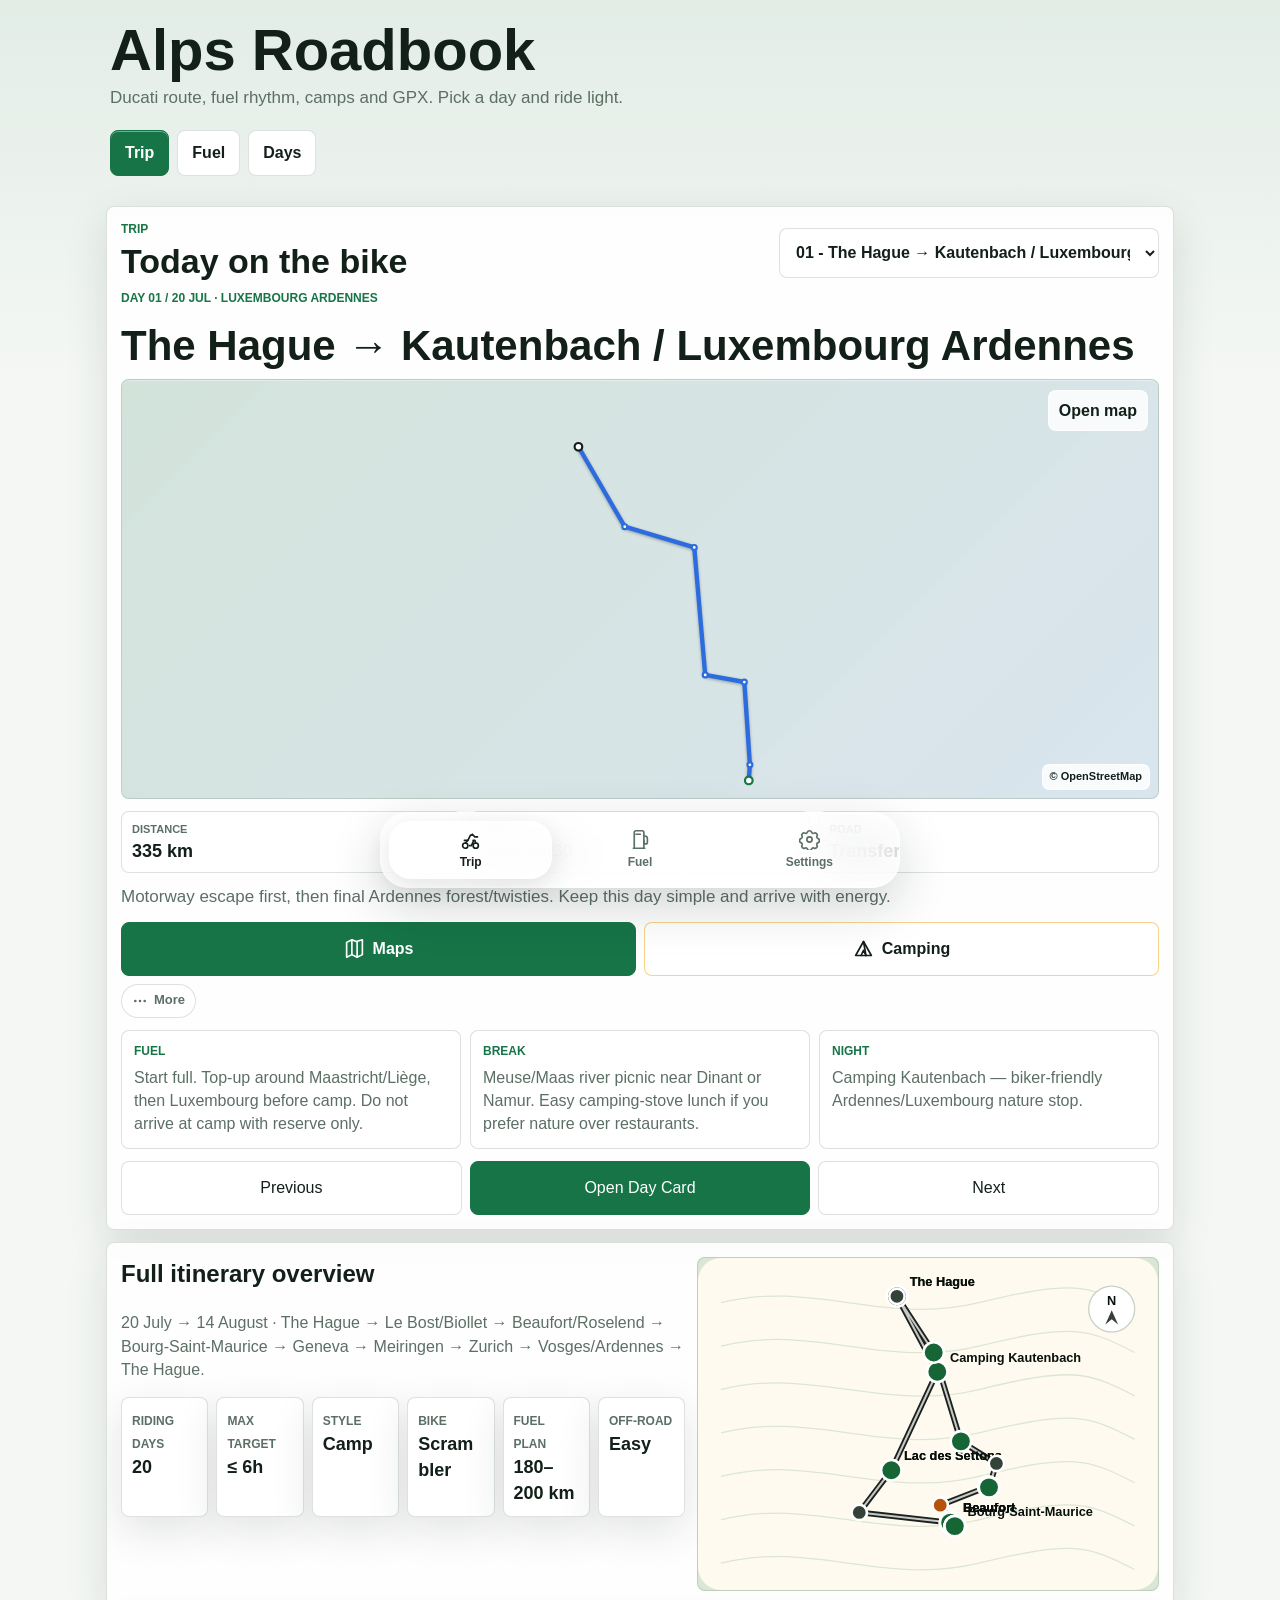
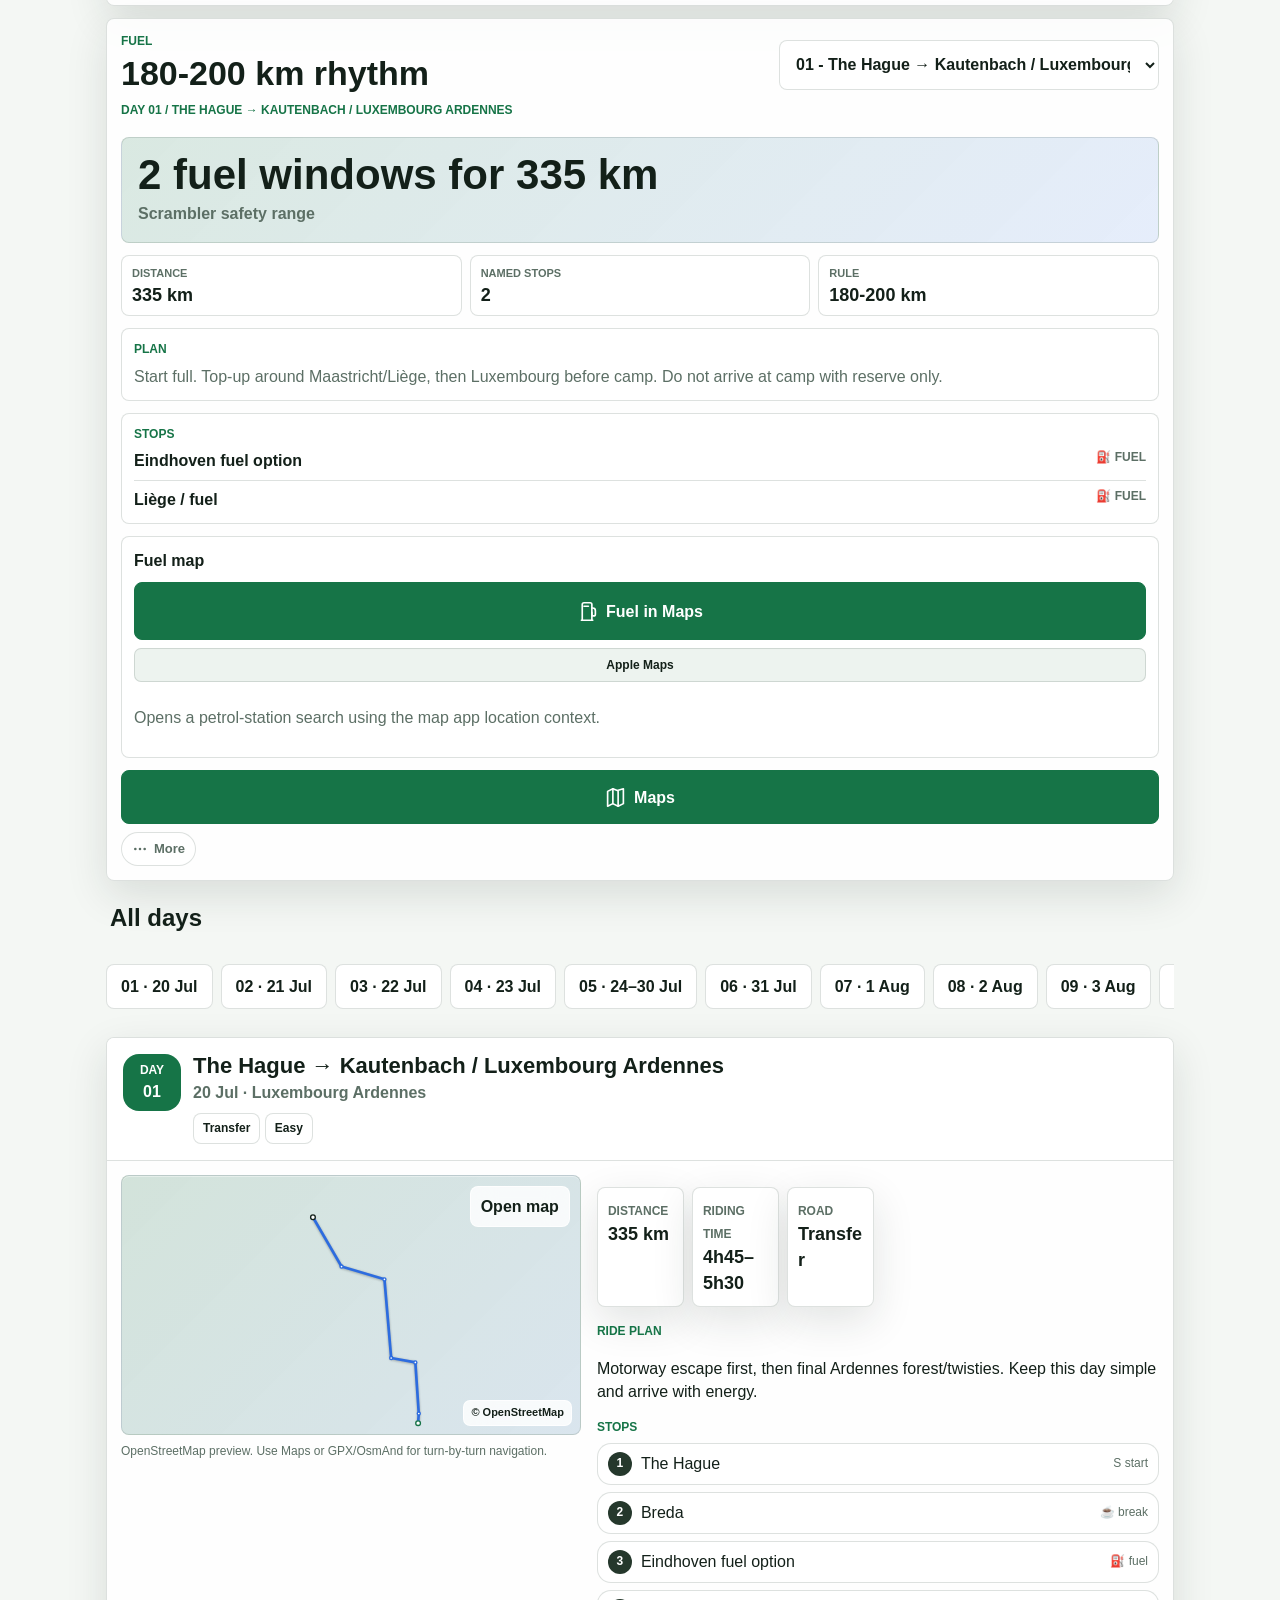
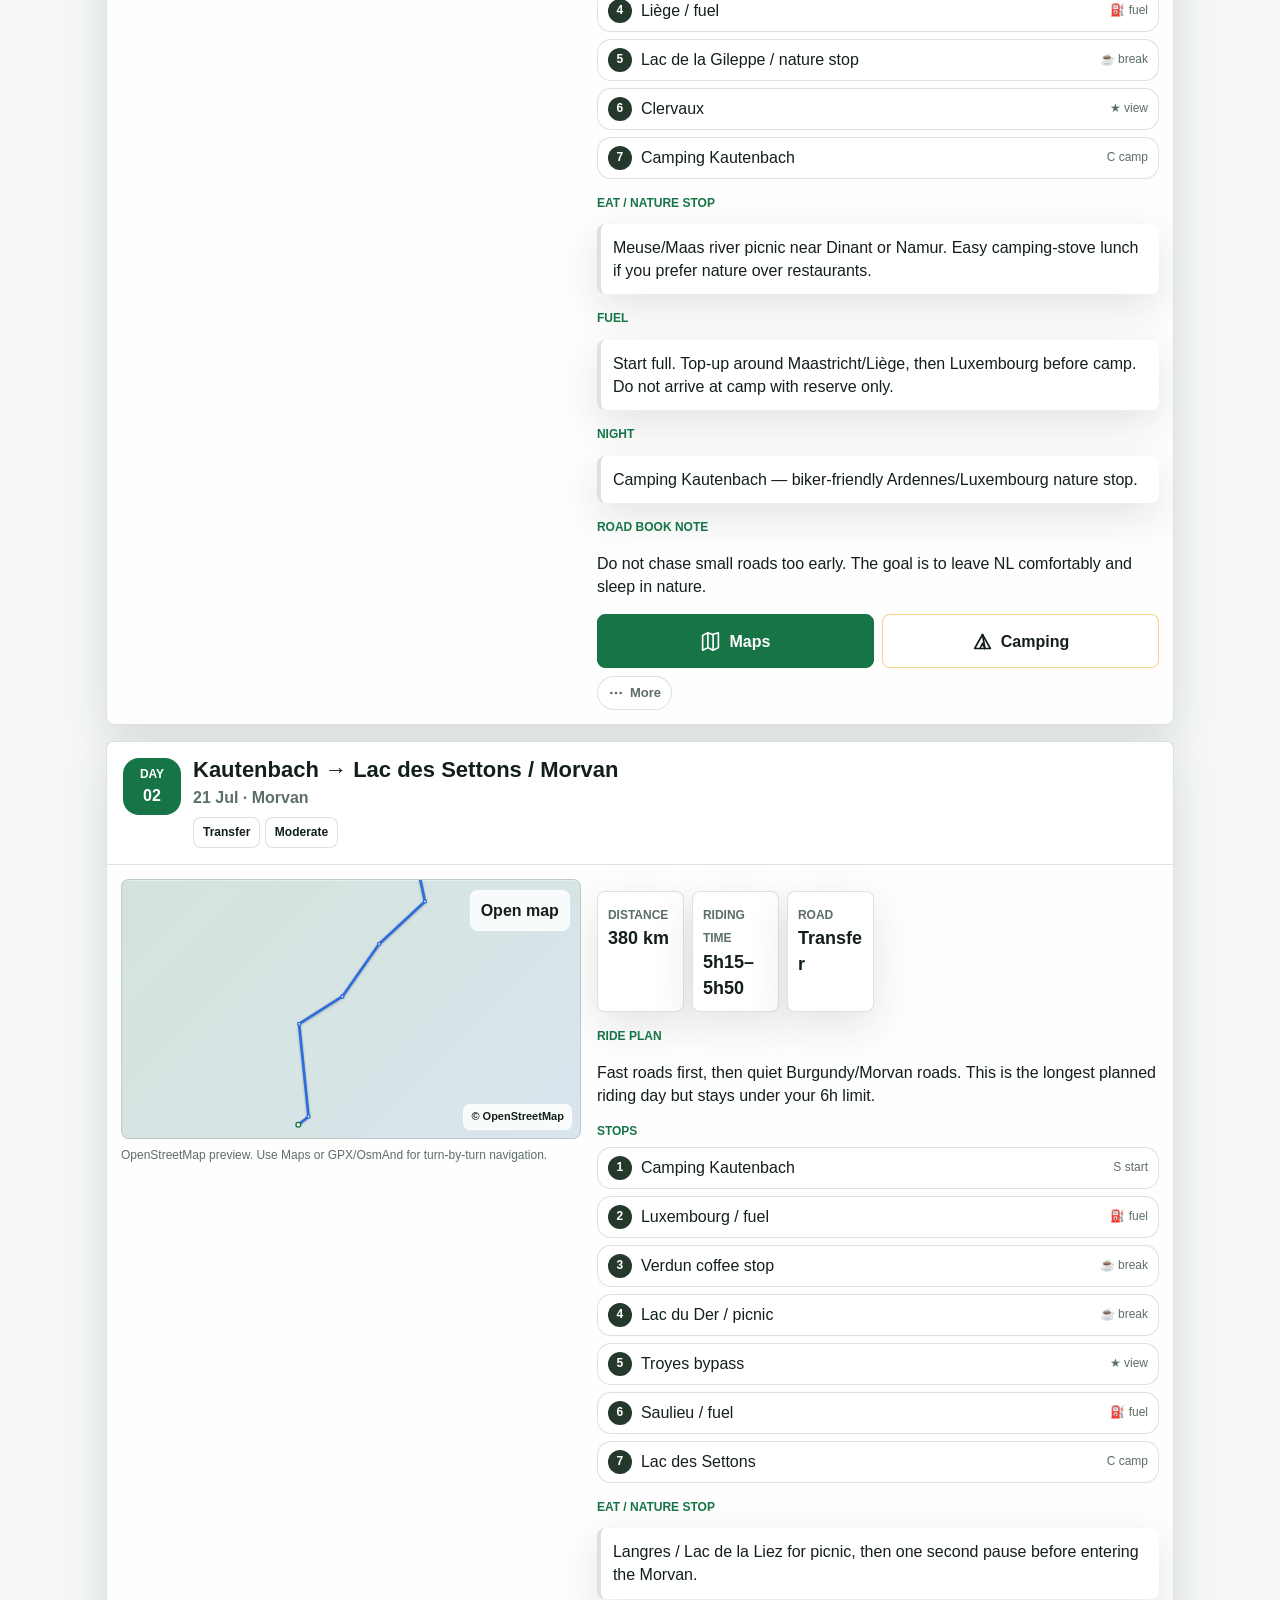
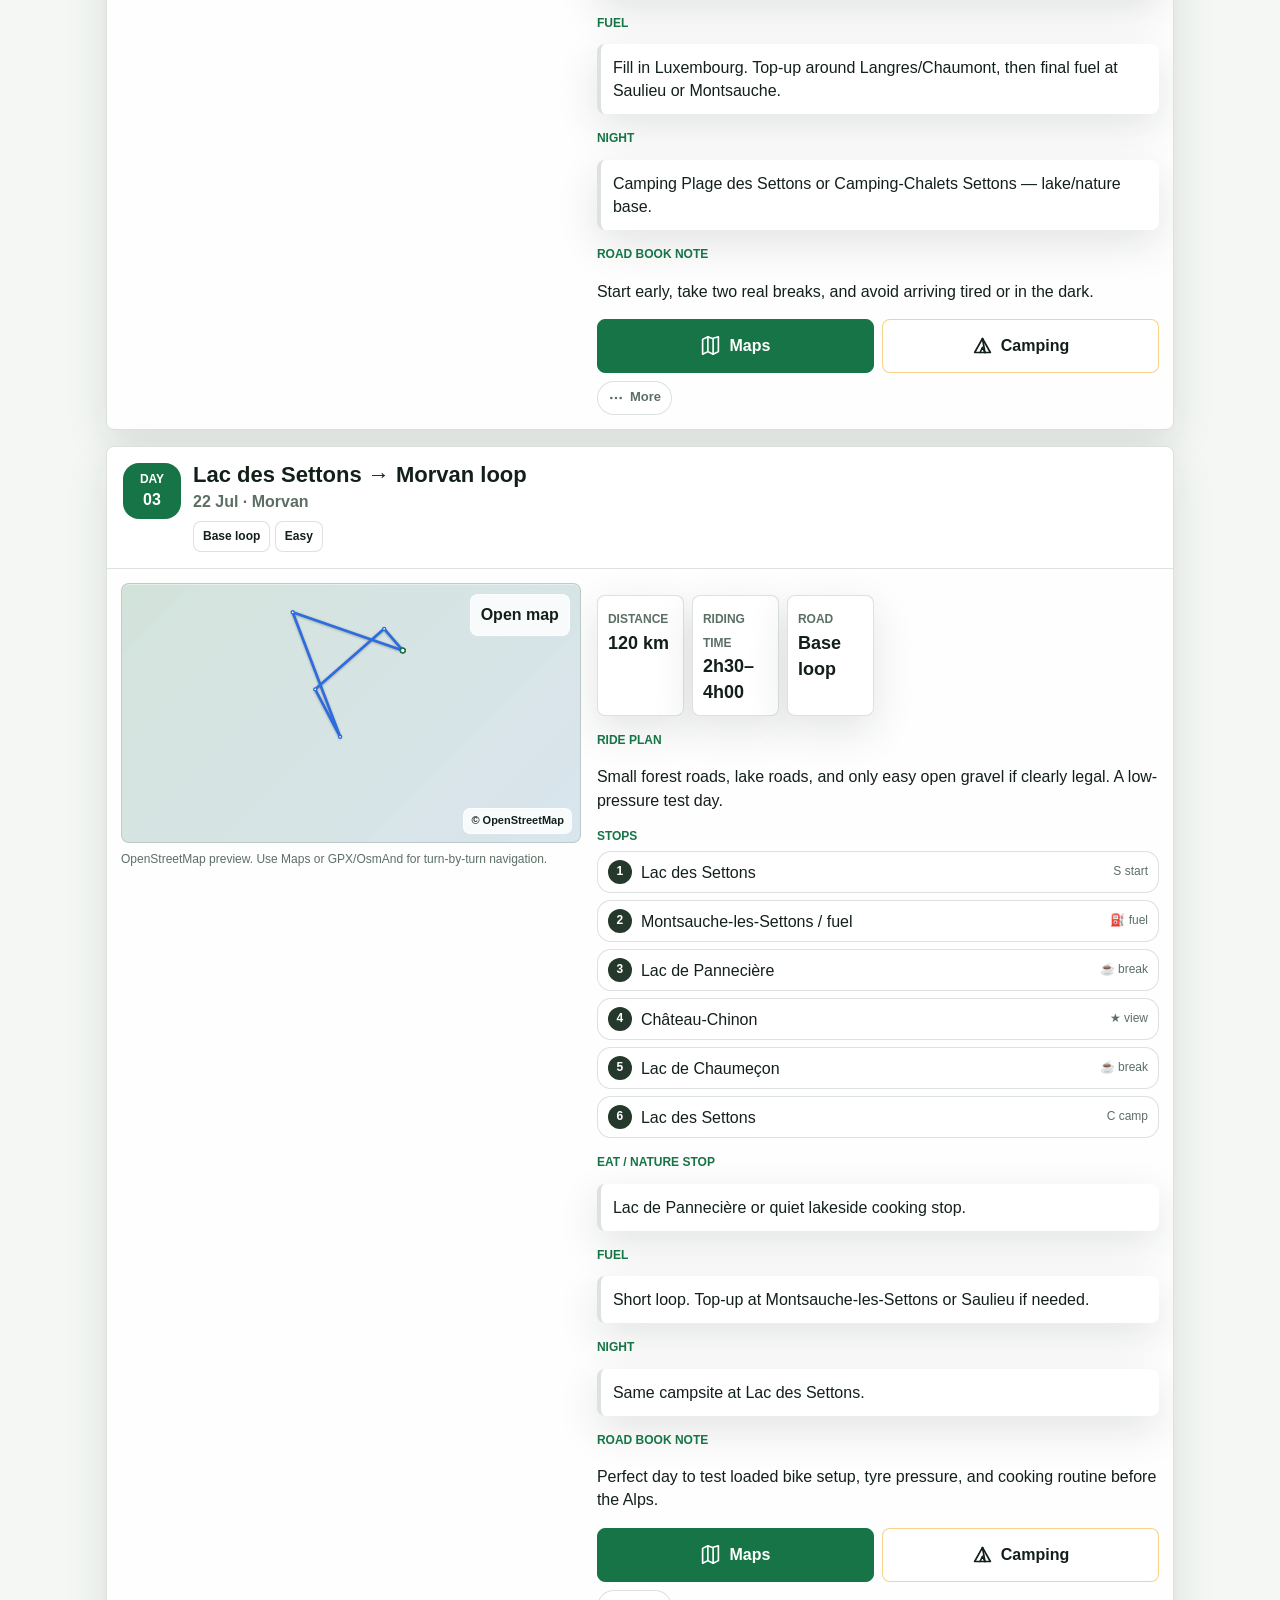
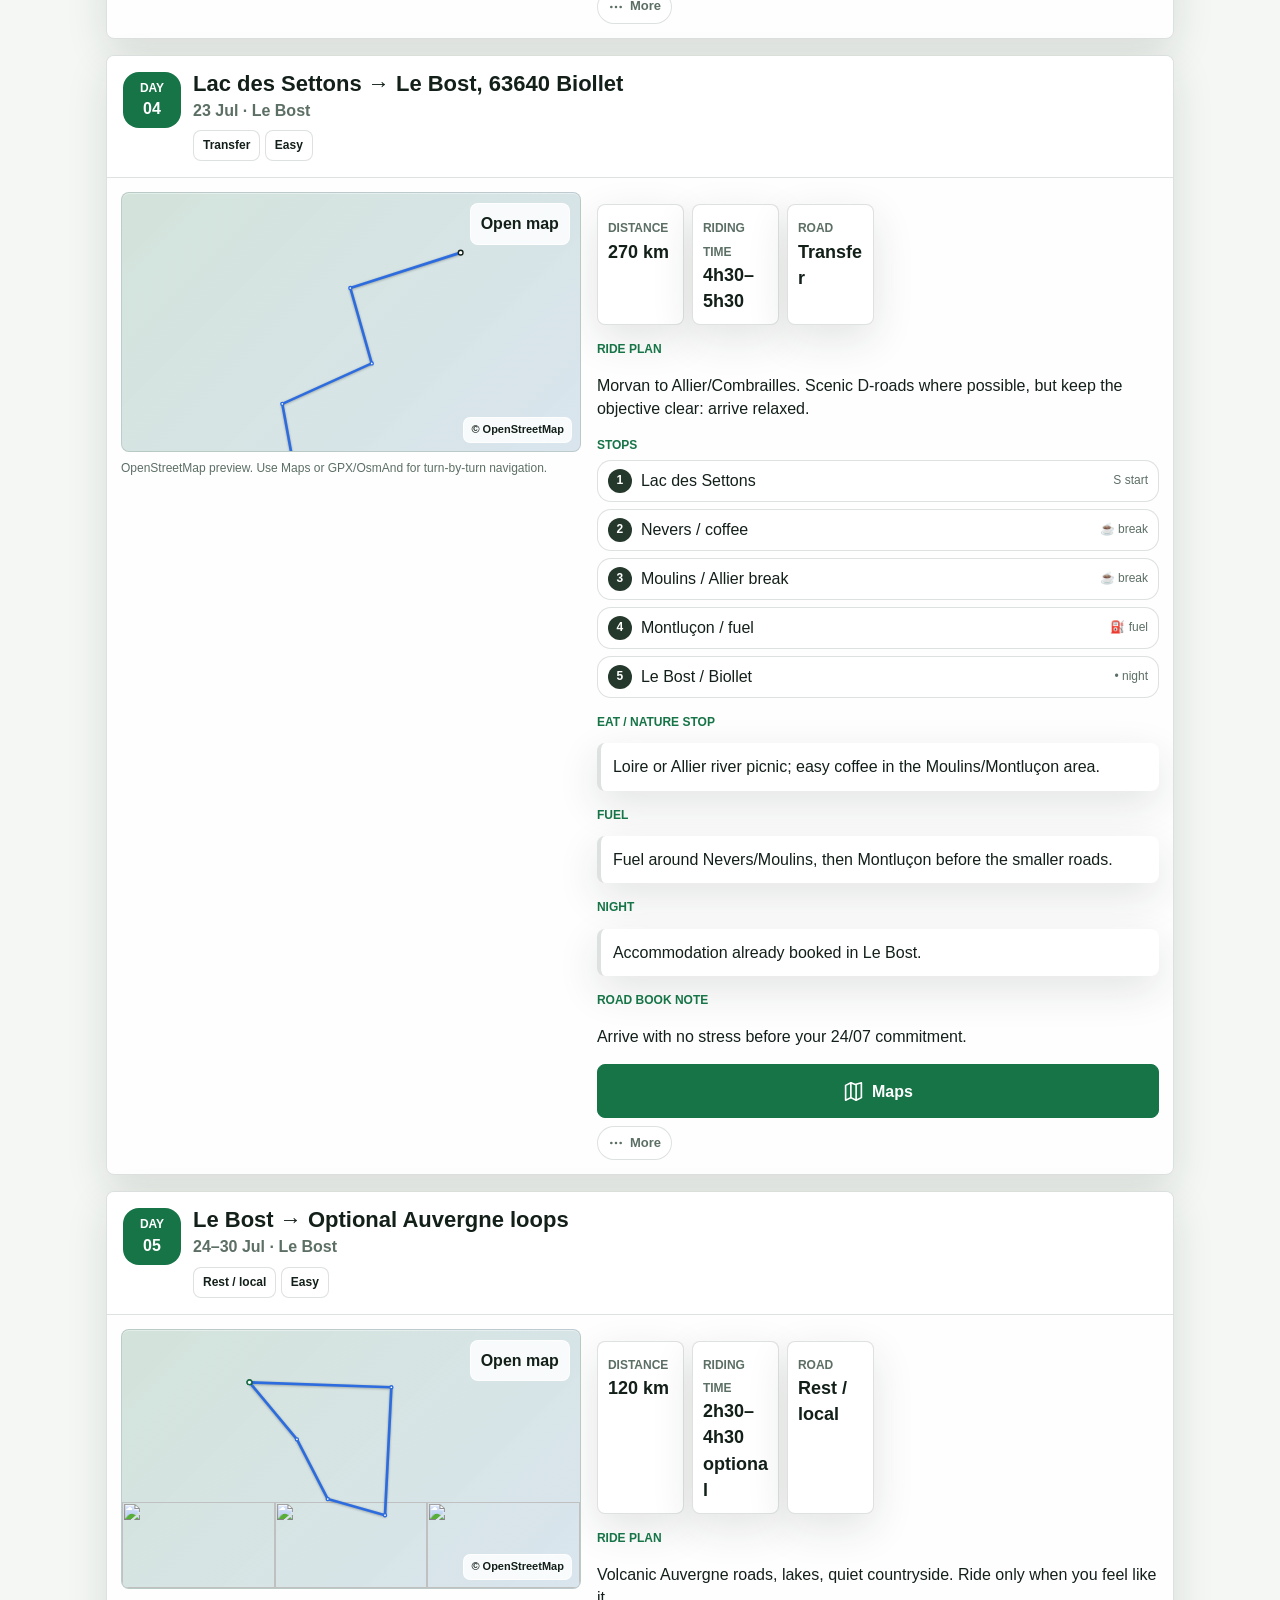
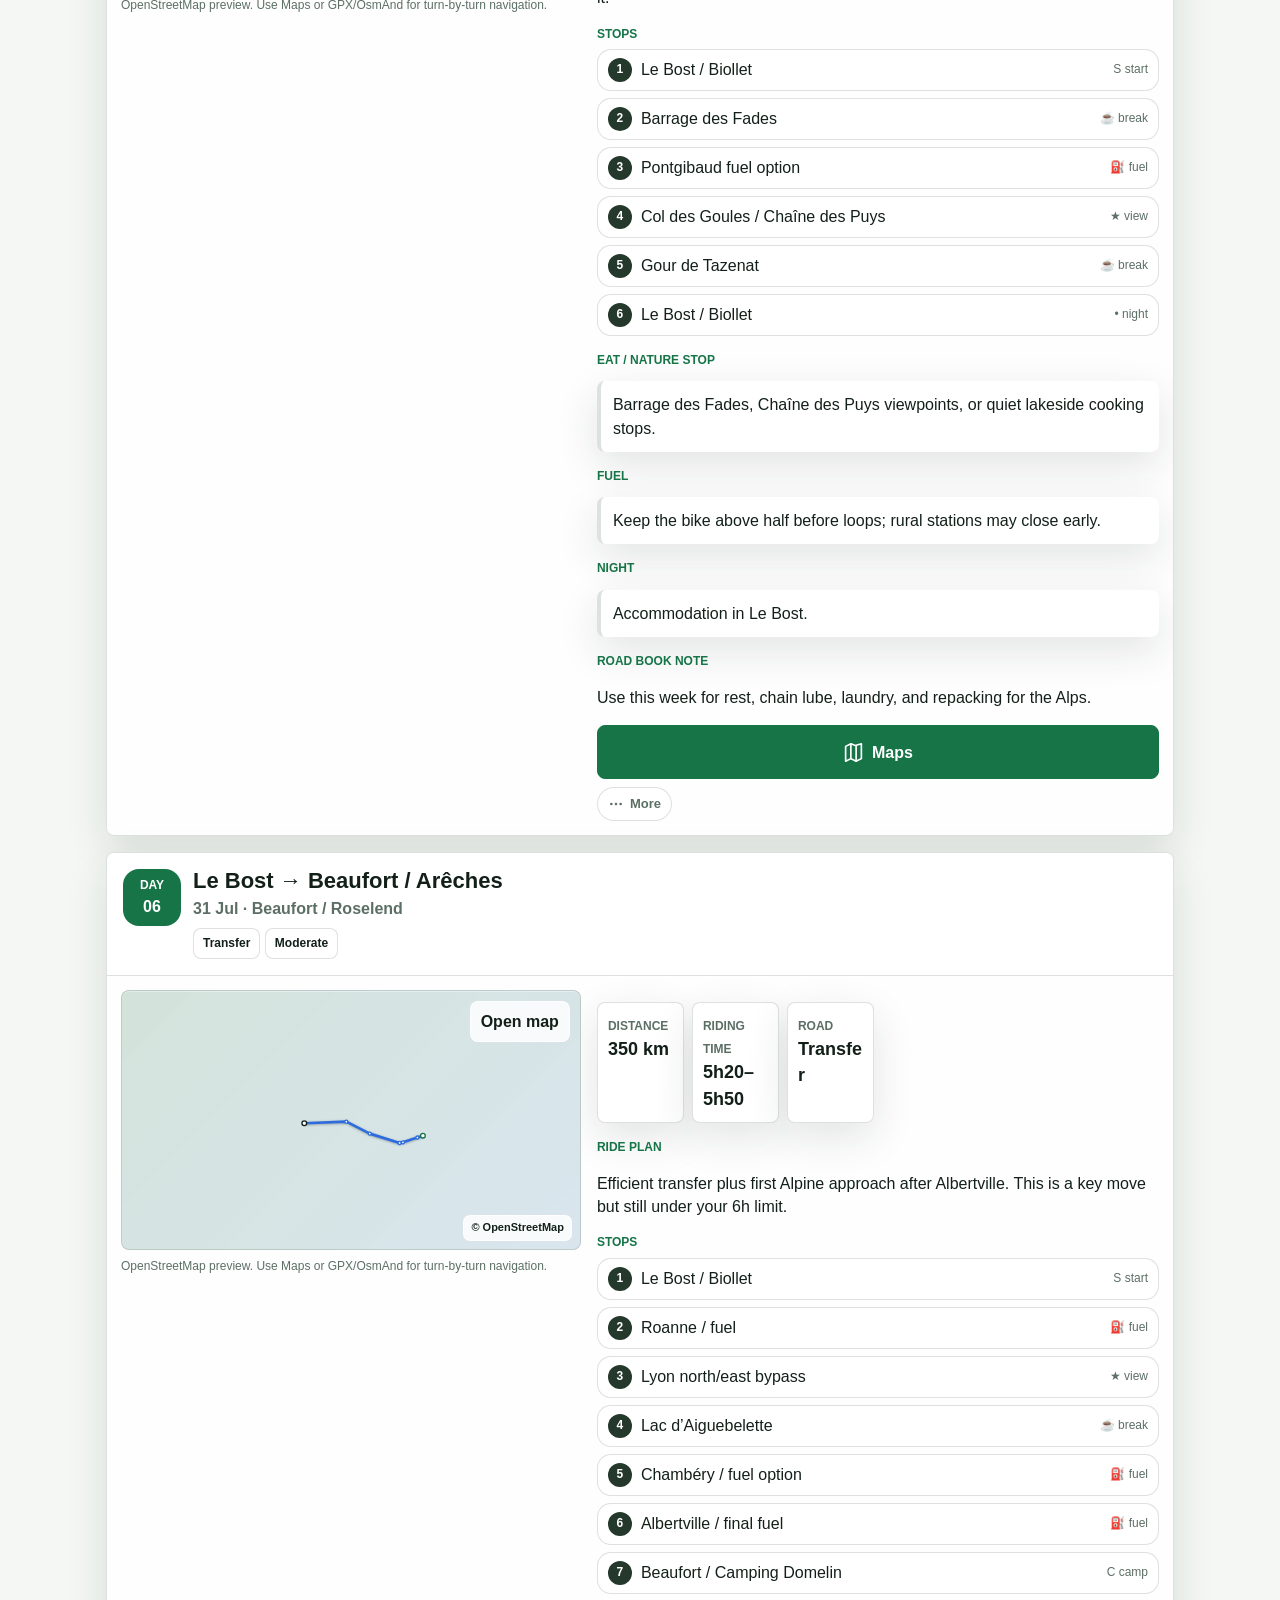
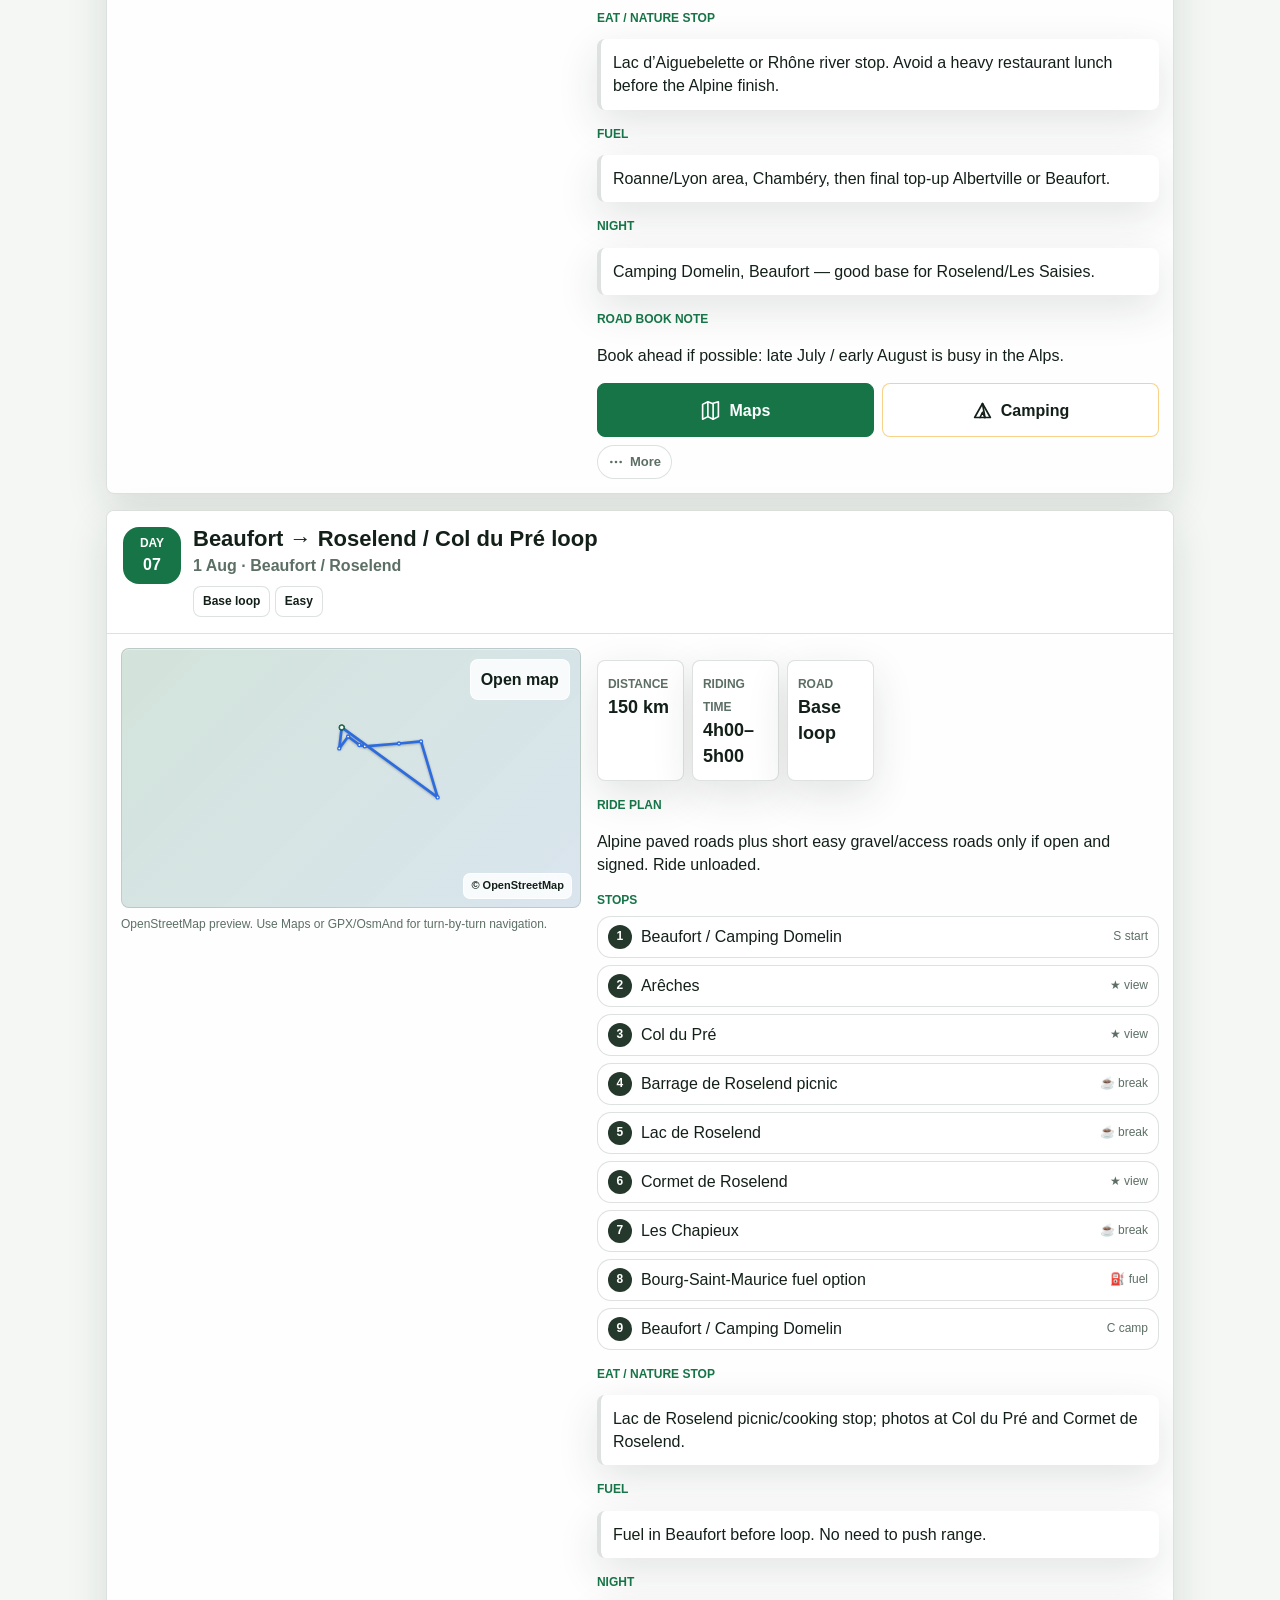
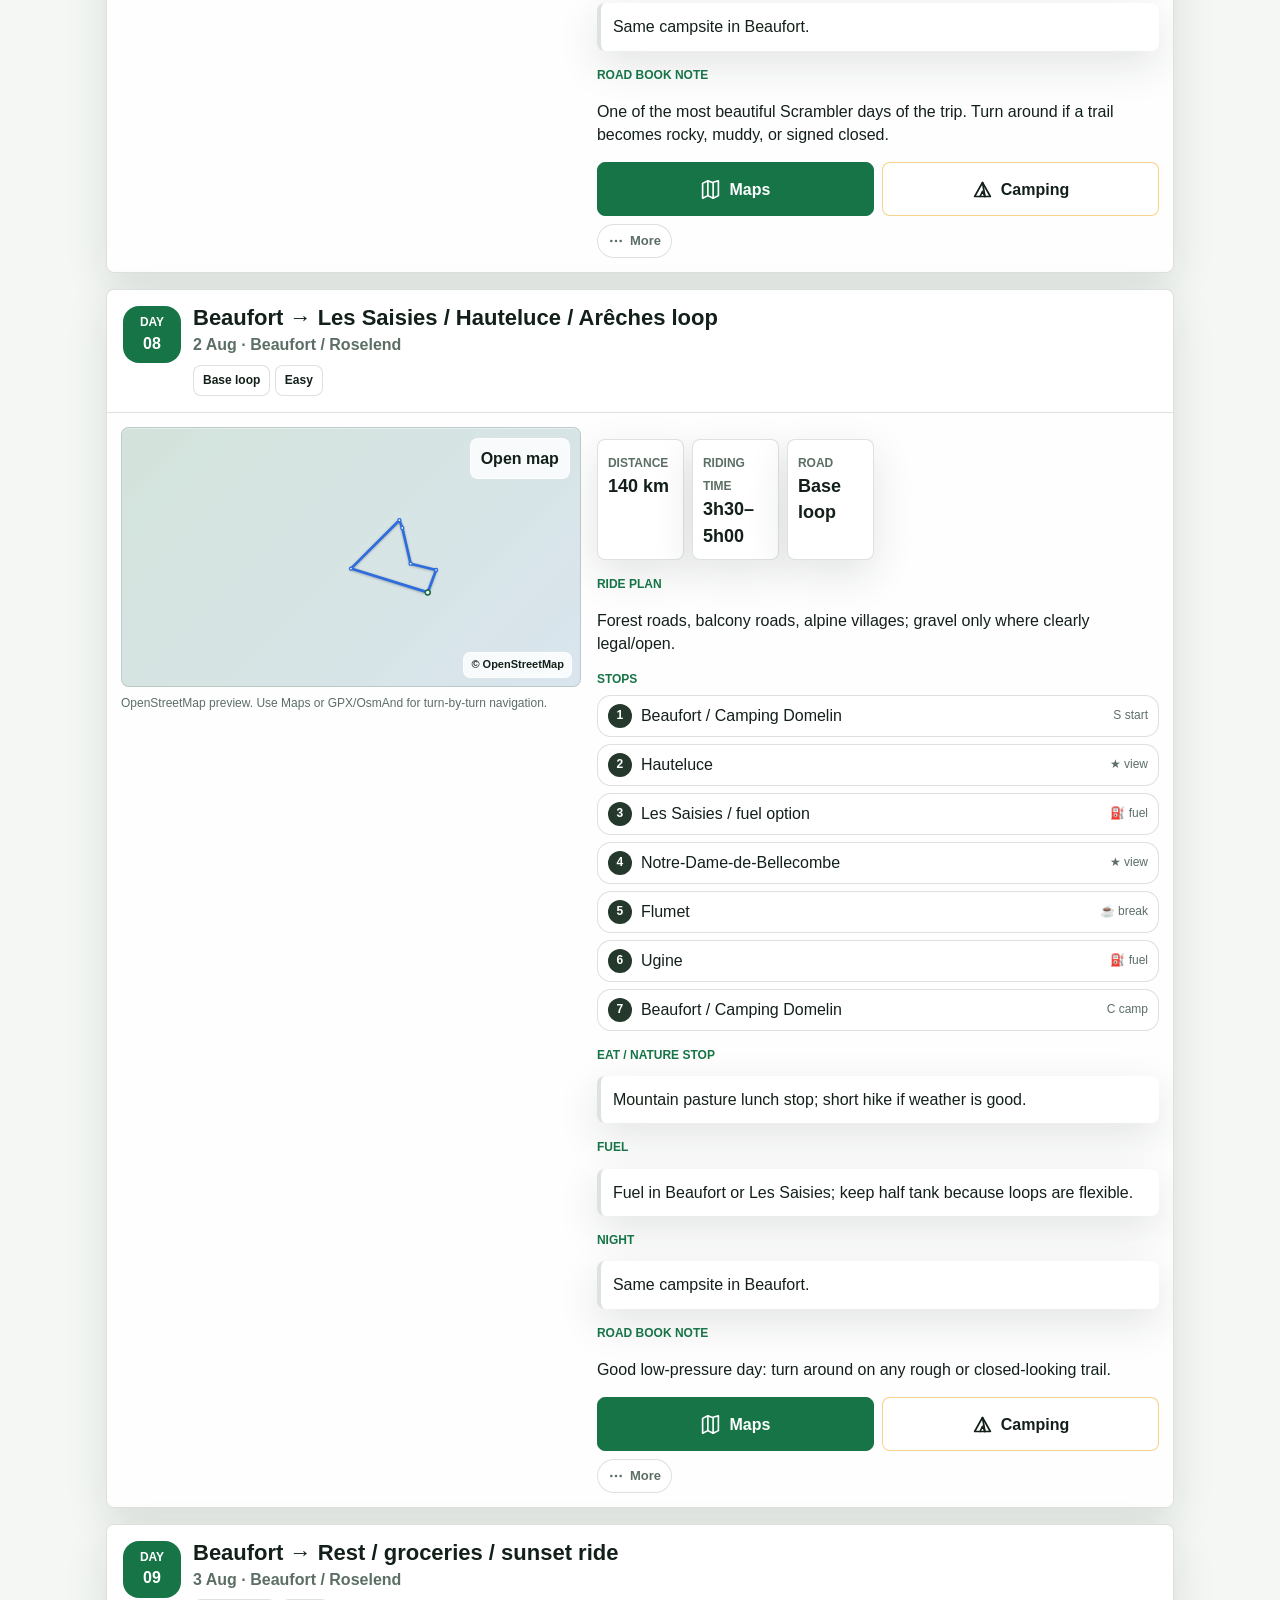
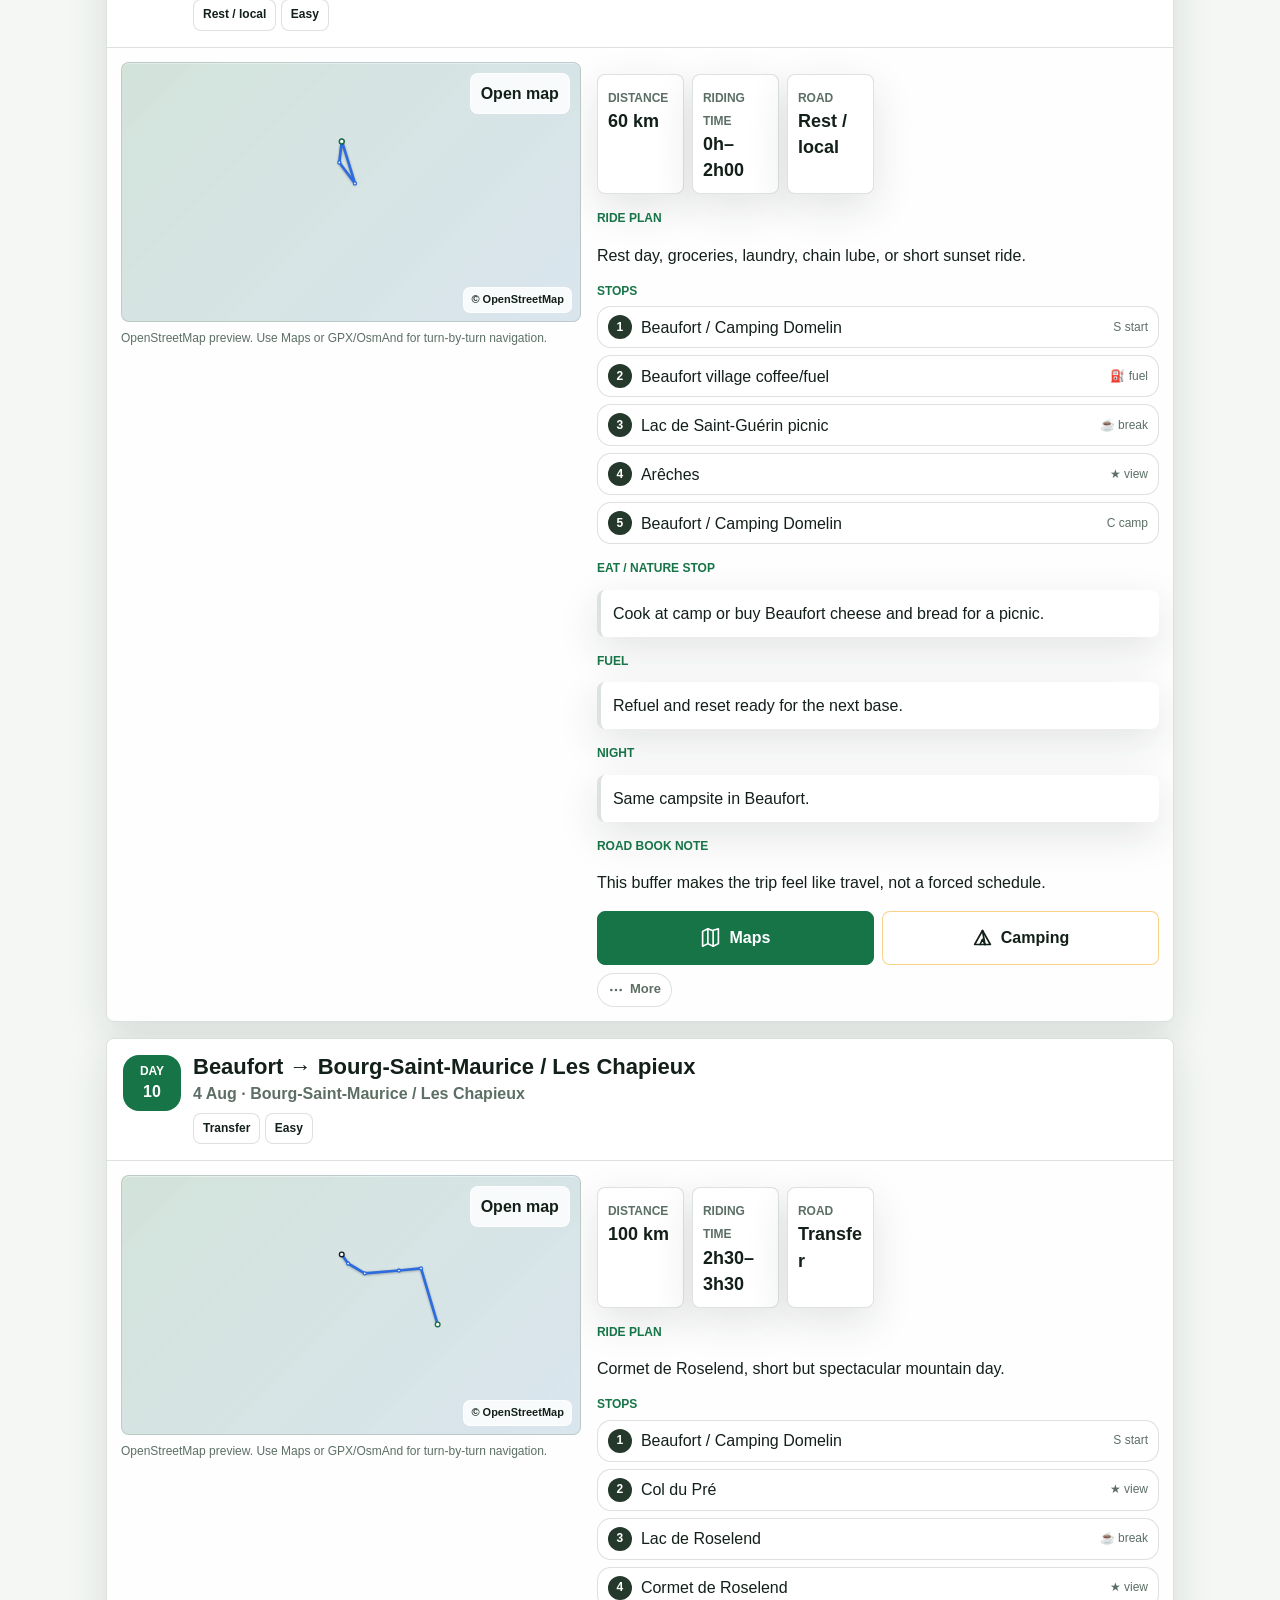
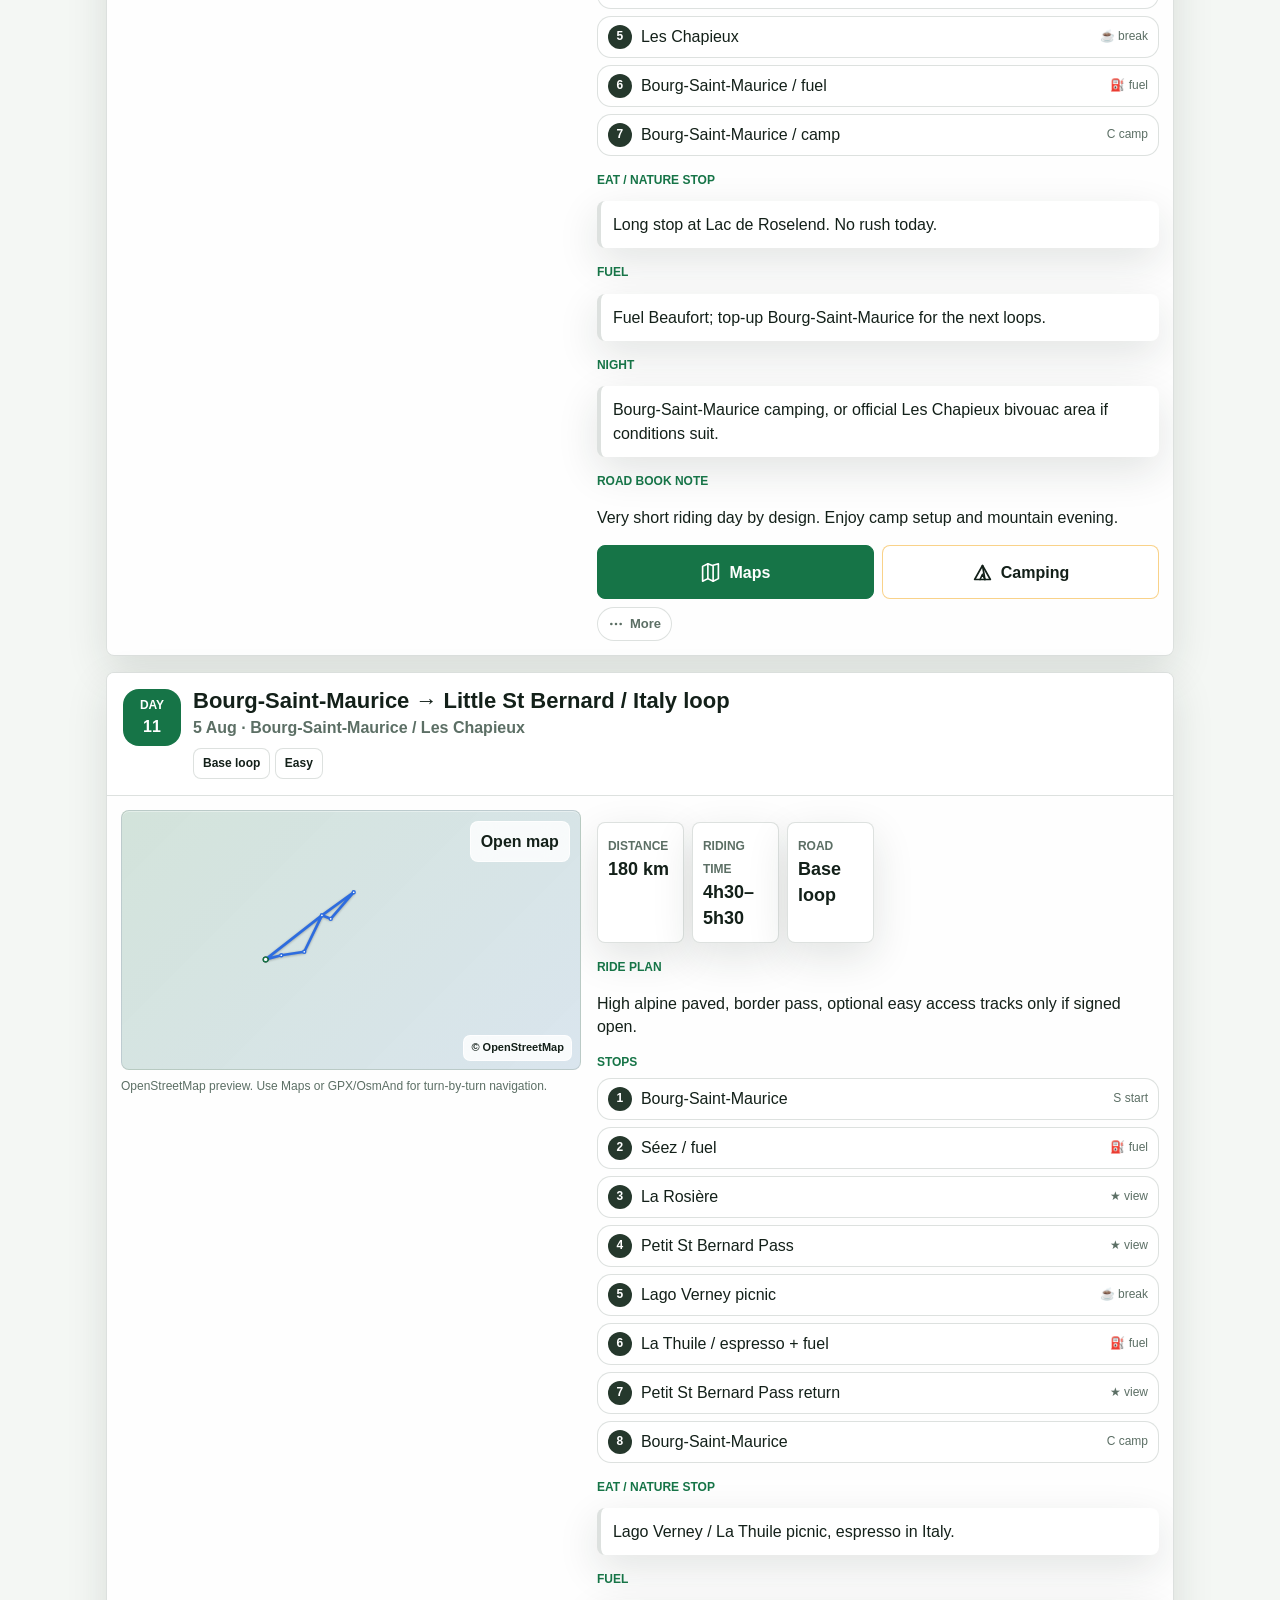
==== docs/index.html @ 5243d90f "Refresh app and UI icons" ====
<!doctype html><html lang="en"><head><meta charset="utf-8"><meta name="viewport" content="width=device-width, initial-scale=1, viewport-fit=cover"><meta name="apple-mobile-web-app-capable" content="yes"><meta name="apple-mobile-web-app-status-bar-style" content="default"><title>Ducati Alps Road Book</title>
<link rel="manifest" href="manifest.webmanifest">
<link rel="apple-touch-icon" sizes="180x180" href="icons/icon-180.png?v=13">
<meta name="theme-color" content="#f4f7f4">
<meta name="mobile-web-app-capable" content="yes">
<meta name="application-name" content="Alps Roadbook">
<meta name="apple-mobile-web-app-title" content="Alps Roadbook">
<style>
:root{--bg:#06110c;--card:#101713;--card2:#18211c;--text:#fffaf0;--muted:#c7d2c2;--line:#34433a;--accent:#7dd87d;--green:#22c55e;--yellow:#f59e0b;--red:#ef4444;--light:#fffaf0;--dark:#08100b}
*{box-sizing:border-box} html{scroll-behavior:smooth} body{margin:0;background:var(--bg);color:var(--text);font-family:-apple-system,BlinkMacSystemFont,"Segoe UI",Roboto,Arial,sans-serif;line-height:1.45;font-size:16px;-webkit-text-size-adjust:100%}
a{color:inherit}.wrap{width:min(1100px,100%);margin:0 auto;padding:16px}.hero{padding:20px 16px 10px}.hero h1{font-size:clamp(28px,7vw,56px);line-height:.98;margin:0 0 8px;letter-spacing:-.04em}.hero p{color:var(--muted);font-size:17px;margin:0 0 12px}.pillrow,.daynav{display:flex;gap:8px;overflow:auto;padding:8px 0 12px;scroll-snap-type:x proximity}.pill,.daypill{white-space:nowrap;border:1px solid var(--line);border-radius:999px;padding:10px 14px;background:#08100b;color:#dbe7d4;text-decoration:none;font-weight:800;scroll-snap-align:start}.pill.primary{background:var(--accent);color:#06110c;border-color:var(--accent)}.panel{background:linear-gradient(180deg,#101713,#08100b);border:1px solid var(--line);border-radius:22px;padding:14px;margin:12px 0;box-shadow:0 12px 35px rgba(0,0,0,.25)}.offline-map{width:100%;height:auto;display:block;border-radius:18px}.mapbox{background:#dbe7d4;border-radius:20px;overflow:hidden;border:1px solid #34433a}.mapcaption{font-size:12px;color:#c7d2c2;margin-top:8px}.grid{display:grid;grid-template-columns:1fr;gap:12px}.stats{display:grid;grid-template-columns:repeat(3,1fr);gap:8px;margin:12px 0}.stat{background:#06110c;border:1px solid var(--line);border-radius:16px;padding:10px}.stat b{display:block;font-size:18px}.stat span{font-size:12px;color:var(--muted);font-weight:700;text-transform:uppercase;letter-spacing:.04em}.card{background:var(--card);border:1px solid var(--line);border-radius:24px;margin:16px 0;overflow:hidden;box-shadow:0 18px 40px rgba(0,0,0,.24)}.card-header{padding:16px;border-bottom:1px solid var(--line);display:flex;gap:12px;align-items:flex-start;justify-content:space-between}.daynum{background:var(--accent);color:#06110c;border-radius:16px;padding:8px 10px;text-align:center;font-weight:900;min-width:58px}.date{font-size:12px;text-transform:uppercase;letter-spacing:.06em}.card h2{font-size:22px;line-height:1.05;margin:0 0 4px;letter-spacing:-.02em}.badge{display:inline-flex;align-items:center;gap:6px;border:1px solid var(--line);background:#06110c;border-radius:999px;padding:6px 9px;font-weight:800;font-size:12px;color:#dff6d8}.card-body{padding:14px}.section-title{font-size:12px;color:#a8e6a1;text-transform:uppercase;letter-spacing:.08em;font-weight:900;margin:16px 0 6px}.note{color:#dff6d8;background:#06110c;border-left:4px solid var(--accent);padding:12px;border-radius:14px;margin:12px 0}.items{display:grid;gap:8px;margin:8px 0}.item{display:grid;grid-template-columns:34px 1fr;gap:8px;background:#06110c;border:1px solid #2a3a31;border-radius:16px;padding:10px}.ico{width:34px;height:34px;border-radius:12px;display:flex;align-items:center;justify-content:center;background:#18211c;font-size:17px}.item strong{display:block;margin-bottom:2px}.item small{color:#c7d2c2}.btns{display:grid;grid-template-columns:1fr 1fr;gap:9px;margin-top:14px}.btn{display:flex;align-items:center;justify-content:center;min-height:48px;border-radius:16px;text-decoration:none;font-weight:900;border:1px solid var(--line);background:#06110c;color:#fffaf0;text-align:center;padding:10px}.btn.blue{background:#7dd87d;color:#06110c;border-color:#7dd87d}.btn.green{background:#22c55e;color:#021406;border-color:#22c55e}.btn.full{grid-column:1/-1}.stoplist{counter-reset:stop;display:grid;gap:7px}.stop{counter-increment:stop;display:flex;gap:9px;align-items:center;background:#06110c;border:1px solid #2a3a31;border-radius:14px;padding:8px 10px}.stop::before{content:counter(stop);width:24px;height:24px;border-radius:999px;background:#25382c;color:#fff;display:flex;align-items:center;justify-content:center;font-size:12px;font-weight:900}.stop .typ{margin-left:auto;font-size:12px;color:#c7d2c2}.sticky{position:sticky;top:0;z-index:10;background:rgba(11,18,32,.93);backdrop-filter:blur(12px);border-bottom:1px solid var(--line);padding:8px 16px}.ridebar{display:flex;gap:8px;overflow:auto}.ridebar a{min-height:44px;display:flex;align-items:center}.warning{background:#2a1905;border:1px solid #92400e;color:#ffedd5;border-radius:18px;padding:12px;margin:12px 0}.safe{background:#052e16;border:1px solid #166534;color:#dcfce7;border-radius:18px;padding:12px;margin:12px 0}.desktop-only{display:none}.kbd{font-family:ui-monospace,SFMono-Regular,Menlo,monospace;background:#06110c;border:1px solid var(--line);border-radius:8px;padding:2px 6px;color:#dbe7d4}.footer{color:#94a3b8;padding:30px 16px 60px}.maplegend{display:flex;flex-wrap:wrap;gap:8px;margin-top:8px}.legend{display:flex;align-items:center;gap:6px;font-size:12px;color:#c7d2c2}.dot{width:10px;height:10px;border-radius:50%;display:inline-block}.wake{border:0;background:#fffaf0;color:#08100b;border-radius:999px;padding:11px 15px;font-weight:900}.status{font-size:13px;color:#c7d2c2;margin-left:8px}@media(min-width:760px){.grid{grid-template-columns:1.1fr .9fr}.card-body{display:grid;grid-template-columns:.9fr 1.1fr;gap:16px}.mapcol{position:sticky;top:80px;align-self:start}.btns{grid-template-columns:repeat(3,1fr)}.desktop-only{display:block}.hero h1{max-width:850px}.stats{grid-template-columns:repeat(6,1fr)}}@media print{body{background:#fff;color:#000}.sticky,.btns,.wake{display:none}.card,.panel{break-inside:avoid;box-shadow:none;border-color:#ddd;background:#fff;color:#000}.item,.stat,.note{background:#fff;color:#000}.mapcaption,.hero p{color:#333}}
</style><link rel="stylesheet" href="app.css?v=13">
</head><body><div class="sticky"><div class="ridebar"><a class="daypill" href="#top">Overview</a><a class="daypill" href="#iphone">Install</a><a class="daypill" href="#days">Days</a><button class="wake" onclick="keepAwake()">Keep screen awake</button><span id="wakestatus" class="status"></span></div></div><main id="top" class="wrap"><section class="hero"><h1>Ducati Alps Road Book</h1><p>Installable iPhone road-book app for the Ducati Scrambler Alps trip. It includes offline schematic maps, GPX routepoints, big bike-friendly controls, and cached files for low-signal areas after the first load.</p><div class="pillrow"><a class="pill primary" href="#days">Start riding days</a><a class="pill" href="#iphone">How to use on iPhone</a><a class="pill" href="#gpx">GPX v3 notes</a></div></section><section class="panel grid"><div><h2 style="margin-top:0">Full itinerary overview</h2><p style="color:#c7d2c2">20 July → 14 August · The Hague → Le Bost/Biollet → Beaufort/Roselend → Bourg-Saint-Maurice → Geneva → Meiringen → Zurich → Vosges/Ardennes → The Hague.</p><div class="stats"><div class="stat"><span>Riding days</span><b>20</b></div><div class="stat"><span>Max target</span><b>≤ 6h</b></div><div class="stat"><span>Style</span><b>Camp</b></div><div class="stat"><span>Bike</span><b>Scrambler</b></div><div class="stat"><span>Fuel plan</span><b>180–200 km</b></div><div class="stat"><span>Off-road</span><b>Easy</b></div></div></div><div class="mapbox"><svg class="offline-map" viewBox="0 0 360 260" role="img" aria-label="Offline schematic map for Full itinerary"><rect x="0" y="0" width="360" height="100%" rx="18" fill="#fffaf0"/><path d="M18 35 C 88 17, 146 53, 220 35 S 305 21, 342 40" fill="none" stroke="#dbe7d4" stroke-width="1"/><path d="M18 69 C 88 51, 146 87, 220 69 S 305 55, 342 74" fill="none" stroke="#dbe7d4" stroke-width="1"/><path d="M18 103 C 88 85, 146 121, 220 103 S 305 89, 342 108" fill="none" stroke="#dbe7d4" stroke-width="1"/><path d="M18 137 C 88 119, 146 155, 220 137 S 305 123, 342 142" fill="none" stroke="#dbe7d4" stroke-width="1"/><path d="M18 171 C 88 153, 146 189, 220 171 S 305 157, 342 176" fill="none" stroke="#dbe7d4" stroke-width="1"/><path d="M18 205 C 88 187, 146 223, 220 205 S 305 191, 342 210" fill="none" stroke="#dbe7d4" stroke-width="1"/><path d="M18 239 C 88 221, 146 257, 220 239 S 305 225, 342 244" fill="none" stroke="#dbe7d4" stroke-width="1"/><path d="M155.8,30.0 L187.4,89.1 L151.4,166.2 L151.4,166.2 L126.3,199.3 L126.3,199.3 L197.5,207.2 L197.5,207.2 L197.5,207.2 L197.5,207.2 L201.1,210.0 L201.1,210.0 L201.1,210.0 L189.7,193.6 L189.7,193.6 L227.2,179.0 L227.9,179.6 L233.7,160.9 L205.9,143.6 L184.6,74.0 L155.8,30.0" fill="none" stroke="#08100b" stroke-width="4.5" stroke-linecap="round" stroke-linejoin="round" opacity="0.92"/><path d="M155.8,30.0 L187.4,89.1 L151.4,166.2 L151.4,166.2 L126.3,199.3 L126.3,199.3 L197.5,207.2 L197.5,207.2 L197.5,207.2 L197.5,207.2 L201.1,210.0 L201.1,210.0 L201.1,210.0 L189.7,193.6 L189.7,193.6 L227.2,179.0 L227.9,179.6 L233.7,160.9 L205.9,143.6 L184.6,74.0 L155.8,30.0" fill="none" stroke="#ffffff" stroke-width="1.6" stroke-linecap="round" stroke-linejoin="round" opacity="0.75"/><circle cx="155.8" cy="30.0" r="8" fill="#101713" stroke="#fff" stroke-width="2"/><text x="165.8" y="22.0" font-size="10" font-weight="700" fill="#08100b">The Hague</text><circle cx="187.4" cy="89.1" r="8" fill="#166534" stroke="#fff" stroke-width="2"/><text x="197.4" y="81.1" font-size="10" font-weight="700" fill="#08100b">Camping Kautenbach</text><circle cx="151.4" cy="166.2" r="8" fill="#166534" stroke="#fff" stroke-width="2"/><text x="161.4" y="158.2" font-size="10" font-weight="700" fill="#08100b">Lac des Settons</text><circle cx="151.4" cy="166.2" r="8" fill="#166534" stroke="#fff" stroke-width="2"/><text x="161.4" y="158.2" font-size="10" font-weight="700" fill="#08100b">Lac des Settons</text><circle cx="126.3" cy="199.3" r="6" fill="#34433a" stroke="#fff" stroke-width="2"/><circle cx="126.3" cy="199.3" r="6" fill="#34433a" stroke="#fff" stroke-width="2"/><circle cx="197.5" cy="207.2" r="8" fill="#166534" stroke="#fff" stroke-width="2"/><text x="207.5" y="199.2" font-size="10" font-weight="700" fill="#08100b">Beaufort</text><circle cx="197.5" cy="207.2" r="8" fill="#166534" stroke="#fff" stroke-width="2"/><text x="207.5" y="199.2" font-size="10" font-weight="700" fill="#08100b">Beaufort</text><circle cx="197.5" cy="207.2" r="8" fill="#166534" stroke="#fff" stroke-width="2"/><text x="207.5" y="199.2" font-size="10" font-weight="700" fill="#08100b">Beaufort</text><circle cx="197.5" cy="207.2" r="8" fill="#166534" stroke="#fff" stroke-width="2"/><text x="207.5" y="199.2" font-size="10" font-weight="700" fill="#08100b">Beaufort</text><circle cx="201.1" cy="210.0" r="8" fill="#166534" stroke="#fff" stroke-width="2"/><text x="211.1" y="202.0" font-size="10" font-weight="700" fill="#08100b">Bourg-Saint-Maurice</text><circle cx="201.1" cy="210.0" r="8" fill="#166534" stroke="#fff" stroke-width="2"/><circle cx="201.1" cy="210.0" r="8" fill="#166534" stroke="#fff" stroke-width="2"/><circle cx="189.7" cy="193.6" r="6" fill="#34433a" stroke="#fff" stroke-width="2"/><circle cx="189.7" cy="193.6" r="6" fill="#b45309" stroke="#fff" stroke-width="2"/><circle cx="227.2" cy="179.0" r="8" fill="#166534" stroke="#fff" stroke-width="2"/><circle cx="227.9" cy="179.6" r="8" fill="#166534" stroke="#fff" stroke-width="2"/><circle cx="233.7" cy="160.9" r="6" fill="#34433a" stroke="#fff" stroke-width="2"/><circle cx="205.9" cy="143.6" r="8" fill="#166534" stroke="#fff" stroke-width="2"/><circle cx="184.6" cy="74.0" r="8" fill="#166534" stroke="#fff" stroke-width="2"/><circle cx="155.8" cy="30.0" r="6" fill="#34433a" stroke="#fff" stroke-width="2"/><text x="165.8" y="22.0" font-size="10" font-weight="700" fill="#08100b">The Hague</text><g transform="translate(300 16)"><circle cx="24" cy="24" r="18" fill="#fff" stroke="#c7d2c2"/><text x="24" y="21" text-anchor="middle" font-size="10" font-weight="800" fill="#08100b">N</text><path d="M24 25 L19 36 L24 32 L29 36 Z" fill="#08100b" opacity=".8"/></g></svg></div></section><section id="iphone" class="panel"><h2 style="margin-top:0">Install on iPhone / bike-mounted use</h2><div class="safe"><strong>PWA mode:</strong> open this GitHub Pages link in Safari, then use Share → Add to Home Screen. The app will launch full-screen with its own icon and cache the road book files.</div><div class="warning"><strong>Bike use:</strong> use the road book as a planning/checkpoint tool when stopped. For moving navigation, open the route in Google Maps or import GPX into OsmAnd, Kurviger, Calimoto, Garmin or TomTom with voice guidance.</div><div class="items"><div class="item"><div class="ico">1</div><div><strong>Add to Home Screen</strong><small>Open the GitHub Pages URL in Safari → Share → Add to Home Screen → launch it like an app.</small></div></div><div class="item"><div class="ico">2</div><div><strong>Pre-download maps</strong><small>Use Google Maps offline areas or OsmAnd/Organic Maps offline maps for France, Switzerland, Belgium, Luxembourg and the Netherlands.</small></div></div><div class="item"><div class="ico">3</div><div><strong>Use GPX in a navigation app</strong><small>For the bike, import GPX v3 into OsmAnd, Kurviger, Calimoto, Garmin or TomTom and let that app calculate the roads.</small></div></div></div></section><section id="days"><h2 style="padding:0 4px">Daily road book</h2><nav class="daynav"><a class="daypill" href="#day01">01 · 20 Jul</a><a class="daypill" href="#day02">02 · 21 Jul</a><a class="daypill" href="#day03">03 · 22 Jul</a><a class="daypill" href="#day04">04 · 23 Jul</a><a class="daypill" href="#day05">05 · 24–30 Jul</a><a class="daypill" href="#day06">06 · 31 Jul</a><a class="daypill" href="#day07">07 · 1 Aug</a><a class="daypill" href="#day08">08 · 2 Aug</a><a class="daypill" href="#day09">09 · 3 Aug</a><a class="daypill" href="#day10">10 · 4 Aug</a><a class="daypill" href="#day11">11 · 5 Aug</a><a class="daypill" href="#day12">12 · 6 Aug</a><a class="daypill" href="#day13">13 · 7 Aug</a><a class="daypill" href="#day14">14 · 8 Aug</a><a class="daypill" href="#day15">15 · 9 Aug</a><a class="daypill" href="#day16">16 · 10 Aug</a><a class="daypill" href="#day17">17 · 11 Aug</a><a class="daypill" href="#day18">18 · 12 Aug</a><a class="daypill" href="#day19">19 · 13 Aug</a><a class="daypill" href="#day20">20 · 14 Aug</a></nav><article class="card" id="day01"><div class="card-header"><div class="daynum"><div class="date">Day</div>01</div><div style="flex:1"><h2>The Hague → Kautenbach / Luxembourg Ardennes</h2><div style="color:#c7d2c2;font-weight:800">20 Jul · Luxembourg Ardennes</div><div style="margin-top:8px"><span class="badge">Transfer</span> <span class="badge">Easy</span></div></div></div><div class="card-body"><div class="mapcol"><div class="mapbox"><svg class="offline-map" viewBox="0 0 360 210" role="img" aria-label="Offline schematic map for Day 1 The Hague → Kautenbach / Luxembourg Ardennes"><rect x="0" y="0" width="360" height="100%" rx="18" fill="#fffaf0"/><path d="M18 35 C 88 17, 146 53, 220 35 S 305 21, 342 40" fill="none" stroke="#dbe7d4" stroke-width="1"/><path d="M18 69 C 88 51, 146 87, 220 69 S 305 55, 342 74" fill="none" stroke="#dbe7d4" stroke-width="1"/><path d="M18 103 C 88 85, 146 121, 220 103 S 305 89, 342 108" fill="none" stroke="#dbe7d4" stroke-width="1"/><path d="M18 137 C 88 119, 146 155, 220 137 S 305 123, 342 142" fill="none" stroke="#dbe7d4" stroke-width="1"/><path d="M18 171 C 88 153, 146 189, 220 171 S 305 157, 342 176" fill="none" stroke="#dbe7d4" stroke-width="1"/><path d="M146.6,30.0 L164.7,60.6 L191.7,68.6 L196.0,118.2 L211.2,121.0 L213.4,153.7 L213.0,160.0" fill="none" stroke="#08100b" stroke-width="4.5" stroke-linecap="round" stroke-linejoin="round" opacity="0.92"/><path d="M146.6,30.0 L164.7,60.6 L191.7,68.6 L196.0,118.2 L211.2,121.0 L213.4,153.7 L213.0,160.0" fill="none" stroke="#ffffff" stroke-width="1.6" stroke-linecap="round" stroke-linejoin="round" opacity="0.75"/><circle cx="146.6" cy="30.0" r="8" fill="#101713" stroke="#fff" stroke-width="2"/><text x="156.6" y="22.0" font-size="10" font-weight="700" fill="#08100b">The Hague</text><circle cx="164.7" cy="60.6" r="6" fill="#3d7c5a" stroke="#fff" stroke-width="2"/><circle cx="191.7" cy="68.6" r="6" fill="#b45309" stroke="#fff" stroke-width="2"/><text x="201.7" y="60.6" font-size="10" font-weight="700" fill="#08100b">Eindhoven fuel option</text><circle cx="196.0" cy="118.2" r="6" fill="#b45309" stroke="#fff" stroke-width="2"/><text x="206.0" y="110.2" font-size="10" font-weight="700" fill="#08100b">Liège / fuel</text><circle cx="211.2" cy="121.0" r="6" fill="#3d7c5a" stroke="#fff" stroke-width="2"/><circle cx="213.4" cy="153.7" r="6" fill="#7c3aed" stroke="#fff" stroke-width="2"/><text x="223.4" y="145.7" font-size="10" font-weight="700" fill="#08100b">Clervaux</text><circle cx="213.0" cy="160.0" r="8" fill="#166534" stroke="#fff" stroke-width="2"/><text x="223.0" y="152.0" font-size="10" font-weight="700" fill="#08100b">Camping Kautenbach</text><g transform="translate(300 16)"><circle cx="24" cy="24" r="18" fill="#fff" stroke="#c7d2c2"/><text x="24" y="21" text-anchor="middle" font-size="10" font-weight="800" fill="#08100b">N</text><path d="M24 25 L19 36 L24 32 L29 36 Z" fill="#08100b" opacity=".8"/></g></svg></div><div class="mapcaption">Offline schematic map: good for orientation. Use Maps/OsmAnd/Kurviger for turn-by-turn navigation.</div><div class="maplegend"><span class="legend"><i class="dot" style="background:#101713"></i>start/end</span><span class="legend"><i class="dot" style="background:#b45309"></i>fuel</span><span class="legend"><i class="dot" style="background:#3d7c5a"></i>break</span><span class="legend"><i class="dot" style="background:#166534"></i>camp</span></div></div><div><div class="stats"><div class="stat"><span>Distance</span><b>335 km</b></div><div class="stat"><span>Riding time</span><b>4h45–5h30</b></div><div class="stat"><span>Road</span><b>Transfer</b></div></div><div class="section-title">Ride plan</div><p>Motorway escape first, then final Ardennes forest/twisties. Keep this day simple and arrive with energy.</p><div class="section-title">Stops</div><div class="stoplist"><div class="stop"><span>The Hague</span><span class="typ">S start</span></div><div class="stop"><span>Breda</span><span class="typ">☕ break</span></div><div class="stop"><span>Eindhoven fuel option</span><span class="typ">⛽ fuel</span></div><div class="stop"><span>Liège / fuel</span><span class="typ">⛽ fuel</span></div><div class="stop"><span>Lac de la Gileppe / nature stop</span><span class="typ">☕ break</span></div><div class="stop"><span>Clervaux</span><span class="typ">★ view</span></div><div class="stop"><span>Camping Kautenbach</span><span class="typ">C camp</span></div></div><div class="section-title">Eat / nature stop</div><div class="note">Meuse/Maas river picnic near Dinant or Namur. Easy camping-stove lunch if you prefer nature over restaurants.</div><div class="section-title">Fuel</div><div class="note">Start full. Top-up around Maastricht/Liège, then Luxembourg before camp. Do not arrive at camp with reserve only.</div><div class="section-title">Night</div><div class="note">Camping Kautenbach — biker-friendly Ardennes/Luxembourg nature stop.</div><div class="section-title">Road book note</div><p>Do not chase small roads too early. The goal is to leave NL comfortably and sleep in nature.</p><div class="btns"><a class="btn blue" href="https://www.google.com/maps/dir/?api=1&amp;origin=52.070500%2C4.300700&amp;destination=49.952000%2C6.020000&amp;travelmode=driving&amp;waypoints=51.571900%2C4.768300%7C51.441600%2C5.469700%7C50.632600%2C5.579700%7C50.587000%2C5.975000%7C50.054000%2C6.031000" target="_blank" rel="noopener">Google Maps</a><a class="btn green" href="https://www.campingkautenbach.lu/en" target="_blank" rel="noopener">Camping info</a><a class="btn" href="gpx/day_01_20_Jul_The_Hague_Kautenbach_Luxembourg_Ardennes.gpx" download>GPX file</a><a class="btn full" href="#day02">Next day ↓</a></div></div></div></article><article class="card" id="day02"><div class="card-header"><div class="daynum"><div class="date">Day</div>02</div><div style="flex:1"><h2>Kautenbach → Lac des Settons / Morvan</h2><div style="color:#c7d2c2;font-weight:800">21 Jul · Morvan</div><div style="margin-top:8px"><span class="badge">Transfer</span> <span class="badge">Moderate</span></div></div></div><div class="card-body"><div class="mapcol"><div class="mapbox"><svg class="offline-map" viewBox="0 0 360 210" role="img" aria-label="Offline schematic map for Day 2 Kautenbach → Lac des Settons / Morvan"><rect x="0" y="0" width="360" height="100%" rx="18" fill="#fffaf0"/><path d="M18 35 C 88 17, 146 53, 220 35 S 305 21, 342 40" fill="none" stroke="#dbe7d4" stroke-width="1"/><path d="M18 69 C 88 51, 146 87, 220 69 S 305 55, 342 74" fill="none" stroke="#dbe7d4" stroke-width="1"/><path d="M18 103 C 88 85, 146 121, 220 103 S 305 89, 342 108" fill="none" stroke="#dbe7d4" stroke-width="1"/><path d="M18 137 C 88 119, 146 155, 220 137 S 305 123, 342 142" fill="none" stroke="#dbe7d4" stroke-width="1"/><path d="M18 171 C 88 153, 146 189, 220 171 S 305 157, 342 176" fill="none" stroke="#dbe7d4" stroke-width="1"/><path d="M208.7,30.0 L212.2,46.0 L188.9,67.3 L170.2,93.8 L148.2,107.8 L153.0,155.6 L147.8,160.0" fill="none" stroke="#08100b" stroke-width="4.5" stroke-linecap="round" stroke-linejoin="round" opacity="0.92"/><path d="M208.7,30.0 L212.2,46.0 L188.9,67.3 L170.2,93.8 L148.2,107.8 L153.0,155.6 L147.8,160.0" fill="none" stroke="#ffffff" stroke-width="1.6" stroke-linecap="round" stroke-linejoin="round" opacity="0.75"/><circle cx="208.7" cy="30.0" r="8" fill="#101713" stroke="#fff" stroke-width="2"/><text x="218.7" y="22.0" font-size="10" font-weight="700" fill="#08100b">Camping Kautenbach</text><circle cx="212.2" cy="46.0" r="6" fill="#b45309" stroke="#fff" stroke-width="2"/><text x="222.2" y="38.0" font-size="10" font-weight="700" fill="#08100b">Luxembourg / fuel</text><circle cx="188.9" cy="67.3" r="6" fill="#3d7c5a" stroke="#fff" stroke-width="2"/><circle cx="170.2" cy="93.8" r="6" fill="#3d7c5a" stroke="#fff" stroke-width="2"/><circle cx="148.2" cy="107.8" r="6" fill="#7c3aed" stroke="#fff" stroke-width="2"/><text x="158.2" y="99.8" font-size="10" font-weight="700" fill="#08100b">Troyes bypass</text><circle cx="153.0" cy="155.6" r="6" fill="#b45309" stroke="#fff" stroke-width="2"/><text x="163.0" y="147.6" font-size="10" font-weight="700" fill="#08100b">Saulieu / fuel</text><circle cx="147.8" cy="160.0" r="8" fill="#166534" stroke="#fff" stroke-width="2"/><text x="157.8" y="152.0" font-size="10" font-weight="700" fill="#08100b">Lac des Settons</text><g transform="translate(300 16)"><circle cx="24" cy="24" r="18" fill="#fff" stroke="#c7d2c2"/><text x="24" y="21" text-anchor="middle" font-size="10" font-weight="800" fill="#08100b">N</text><path d="M24 25 L19 36 L24 32 L29 36 Z" fill="#08100b" opacity=".8"/></g></svg></div><div class="mapcaption">Offline schematic map: good for orientation. Use Maps/OsmAnd/Kurviger for turn-by-turn navigation.</div><div class="maplegend"><span class="legend"><i class="dot" style="background:#101713"></i>start/end</span><span class="legend"><i class="dot" style="background:#b45309"></i>fuel</span><span class="legend"><i class="dot" style="background:#3d7c5a"></i>break</span><span class="legend"><i class="dot" style="background:#166534"></i>camp</span></div></div><div><div class="stats"><div class="stat"><span>Distance</span><b>380 km</b></div><div class="stat"><span>Riding time</span><b>5h15–5h50</b></div><div class="stat"><span>Road</span><b>Transfer</b></div></div><div class="section-title">Ride plan</div><p>Fast roads first, then quiet Burgundy/Morvan roads. This is the longest planned riding day but stays under your 6h limit.</p><div class="section-title">Stops</div><div class="stoplist"><div class="stop"><span>Camping Kautenbach</span><span class="typ">S start</span></div><div class="stop"><span>Luxembourg / fuel</span><span class="typ">⛽ fuel</span></div><div class="stop"><span>Verdun coffee stop</span><span class="typ">☕ break</span></div><div class="stop"><span>Lac du Der / picnic</span><span class="typ">☕ break</span></div><div class="stop"><span>Troyes bypass</span><span class="typ">★ view</span></div><div class="stop"><span>Saulieu / fuel</span><span class="typ">⛽ fuel</span></div><div class="stop"><span>Lac des Settons</span><span class="typ">C camp</span></div></div><div class="section-title">Eat / nature stop</div><div class="note">Langres / Lac de la Liez for picnic, then one second pause before entering the Morvan.</div><div class="section-title">Fuel</div><div class="note">Fill in Luxembourg. Top-up around Langres/Chaumont, then final fuel at Saulieu or Montsauche.</div><div class="section-title">Night</div><div class="note">Camping Plage des Settons or Camping-Chalets Settons — lake/nature base.</div><div class="section-title">Road book note</div><p>Start early, take two real breaks, and avoid arriving tired or in the dark.</p><div class="btns"><a class="btn blue" href="https://www.google.com/maps/dir/?api=1&amp;origin=49.952000%2C6.020000&amp;destination=47.187000%2C4.061000&amp;travelmode=driving&amp;waypoints=49.611600%2C6.131900%7C49.159000%2C5.383000%7C48.594000%2C4.782000%7C48.297000%2C4.074000%7C47.280000%2C4.228000" target="_blank" rel="noopener">Google Maps</a><a class="btn green" href="https://camping-chalets-settons.com/en/campsite-lac-des-settons-morvan/" target="_blank" rel="noopener">Camping info</a><a class="btn" href="gpx/day_02_21_Jul_Kautenbach_Lac_des_Settons_Morvan.gpx" download>GPX file</a><a class="btn full" href="#day03">Next day ↓</a></div></div></div></article><article class="card" id="day03"><div class="card-header"><div class="daynum"><div class="date">Day</div>03</div><div style="flex:1"><h2>Lac des Settons → Morvan loop</h2><div style="color:#c7d2c2;font-weight:800">22 Jul · Morvan</div><div style="margin-top:8px"><span class="badge">Base loop</span> <span class="badge">Easy</span></div></div></div><div class="card-body"><div class="mapcol"><div class="mapbox"><svg class="offline-map" viewBox="0 0 360 210" role="img" aria-label="Offline schematic map for Day 3 Lac des Settons → Morvan loop"><rect x="0" y="0" width="360" height="100%" rx="18" fill="#fffaf0"/><path d="M18 35 C 88 17, 146 53, 220 35 S 305 21, 342 40" fill="none" stroke="#dbe7d4" stroke-width="1"/><path d="M18 69 C 88 51, 146 87, 220 69 S 305 55, 342 74" fill="none" stroke="#dbe7d4" stroke-width="1"/><path d="M18 103 C 88 85, 146 121, 220 103 S 305 89, 342 108" fill="none" stroke="#dbe7d4" stroke-width="1"/><path d="M18 137 C 88 119, 146 155, 220 137 S 305 123, 342 142" fill="none" stroke="#dbe7d4" stroke-width="1"/><path d="M18 171 C 88 153, 146 189, 220 171 S 305 157, 342 176" fill="none" stroke="#dbe7d4" stroke-width="1"/><path d="M237.5,69.8 L218.1,47.3 L146.0,110.4 L172.1,160.0 L122.5,30.0 L237.5,69.8" fill="none" stroke="#08100b" stroke-width="4.5" stroke-linecap="round" stroke-linejoin="round" opacity="0.92"/><path d="M237.5,69.8 L218.1,47.3 L146.0,110.4 L172.1,160.0 L122.5,30.0 L237.5,69.8" fill="none" stroke="#ffffff" stroke-width="1.6" stroke-linecap="round" stroke-linejoin="round" opacity="0.75"/><circle cx="237.5" cy="69.8" r="8" fill="#101713" stroke="#fff" stroke-width="2"/><text x="247.5" y="61.8" font-size="10" font-weight="700" fill="#08100b">Lac des Settons</text><circle cx="218.1" cy="47.3" r="6" fill="#b45309" stroke="#fff" stroke-width="2"/><text x="228.1" y="39.3" font-size="10" font-weight="700" fill="#08100b">Montsauche-les-Settons</text><circle cx="146.0" cy="110.4" r="6" fill="#3d7c5a" stroke="#fff" stroke-width="2"/><circle cx="172.1" cy="160.0" r="6" fill="#7c3aed" stroke="#fff" stroke-width="2"/><text x="182.1" y="152.0" font-size="10" font-weight="700" fill="#08100b">Château-Chinon</text><circle cx="122.5" cy="30.0" r="6" fill="#3d7c5a" stroke="#fff" stroke-width="2"/><circle cx="237.5" cy="69.8" r="8" fill="#166534" stroke="#fff" stroke-width="2"/><text x="247.5" y="61.8" font-size="10" font-weight="700" fill="#08100b">Lac des Settons</text><g transform="translate(300 16)"><circle cx="24" cy="24" r="18" fill="#fff" stroke="#c7d2c2"/><text x="24" y="21" text-anchor="middle" font-size="10" font-weight="800" fill="#08100b">N</text><path d="M24 25 L19 36 L24 32 L29 36 Z" fill="#08100b" opacity=".8"/></g></svg></div><div class="mapcaption">Offline schematic map: good for orientation. Use Maps/OsmAnd/Kurviger for turn-by-turn navigation.</div><div class="maplegend"><span class="legend"><i class="dot" style="background:#101713"></i>start/end</span><span class="legend"><i class="dot" style="background:#b45309"></i>fuel</span><span class="legend"><i class="dot" style="background:#3d7c5a"></i>break</span><span class="legend"><i class="dot" style="background:#166534"></i>camp</span></div></div><div><div class="stats"><div class="stat"><span>Distance</span><b>120 km</b></div><div class="stat"><span>Riding time</span><b>2h30–4h00</b></div><div class="stat"><span>Road</span><b>Base loop</b></div></div><div class="section-title">Ride plan</div><p>Small forest roads, lake roads, and only easy open gravel if clearly legal. A low-pressure test day.</p><div class="section-title">Stops</div><div class="stoplist"><div class="stop"><span>Lac des Settons</span><span class="typ">S start</span></div><div class="stop"><span>Montsauche-les-Settons / fuel</span><span class="typ">⛽ fuel</span></div><div class="stop"><span>Lac de Pannecière</span><span class="typ">☕ break</span></div><div class="stop"><span>Château-Chinon</span><span class="typ">★ view</span></div><div class="stop"><span>Lac de Chaumeçon</span><span class="typ">☕ break</span></div><div class="stop"><span>Lac des Settons</span><span class="typ">C camp</span></div></div><div class="section-title">Eat / nature stop</div><div class="note">Lac de Pannecière or quiet lakeside cooking stop.</div><div class="section-title">Fuel</div><div class="note">Short loop. Top-up at Montsauche-les-Settons or Saulieu if needed.</div><div class="section-title">Night</div><div class="note">Same campsite at Lac des Settons.</div><div class="section-title">Road book note</div><p>Perfect day to test loaded bike setup, tyre pressure, and cooking routine before the Alps.</p><div class="btns"><a class="btn blue" href="https://www.google.com/maps/dir/?api=1&amp;origin=47.187000%2C4.061000&amp;destination=47.187000%2C4.061000&amp;travelmode=driving&amp;waypoints=47.217000%2C4.023000%7C47.133000%2C3.882000%7C47.067000%2C3.933000%7C47.240000%2C3.836000" target="_blank" rel="noopener">Google Maps</a><a class="btn green" href="https://www.burgundy-tourism.com/sit/camping-plage-des-settons" target="_blank" rel="noopener">Camping info</a><a class="btn" href="gpx/day_03_22_Jul_Lac_des_Settons_Morvan_loop.gpx" download>GPX file</a><a class="btn full" href="#day04">Next day ↓</a></div></div></div></article><article class="card" id="day04"><div class="card-header"><div class="daynum"><div class="date">Day</div>04</div><div style="flex:1"><h2>Lac des Settons → Le Bost, 63640 Biollet</h2><div style="color:#c7d2c2;font-weight:800">23 Jul · Le Bost</div><div style="margin-top:8px"><span class="badge">Transfer</span> <span class="badge">Easy</span></div></div></div><div class="card-body"><div class="mapcol"><div class="mapbox"><svg class="offline-map" viewBox="0 0 360 210" role="img" aria-label="Offline schematic map for Day 4 Lac des Settons → Le Bost, 63640 Biollet"><rect x="0" y="0" width="360" height="100%" rx="18" fill="#fffaf0"/><path d="M18 35 C 88 17, 146 53, 220 35 S 305 21, 342 40" fill="none" stroke="#dbe7d4" stroke-width="1"/><path d="M18 69 C 88 51, 146 87, 220 69 S 305 55, 342 74" fill="none" stroke="#dbe7d4" stroke-width="1"/><path d="M18 103 C 88 85, 146 121, 220 103 S 305 89, 342 108" fill="none" stroke="#dbe7d4" stroke-width="1"/><path d="M18 137 C 88 119, 146 155, 220 137 S 305 123, 342 142" fill="none" stroke="#dbe7d4" stroke-width="1"/><path d="M18 171 C 88 153, 146 189, 220 171 S 305 157, 342 176" fill="none" stroke="#dbe7d4" stroke-width="1"/><path d="M234.8,30.0 L167.0,51.6 L180.2,97.7 L125.2,122.7 L131.9,160.0" fill="none" stroke="#08100b" stroke-width="4.5" stroke-linecap="round" stroke-linejoin="round" opacity="0.92"/><path d="M234.8,30.0 L167.0,51.6 L180.2,97.7 L125.2,122.7 L131.9,160.0" fill="none" stroke="#ffffff" stroke-width="1.6" stroke-linecap="round" stroke-linejoin="round" opacity="0.75"/><circle cx="234.8" cy="30.0" r="8" fill="#101713" stroke="#fff" stroke-width="2"/><text x="244.8" y="22.0" font-size="10" font-weight="700" fill="#08100b">Lac des Settons</text><circle cx="167.0" cy="51.6" r="6" fill="#3d7c5a" stroke="#fff" stroke-width="2"/><circle cx="180.2" cy="97.7" r="6" fill="#3d7c5a" stroke="#fff" stroke-width="2"/><circle cx="125.2" cy="122.7" r="6" fill="#b45309" stroke="#fff" stroke-width="2"/><text x="135.2" y="114.7" font-size="10" font-weight="700" fill="#08100b">Montluçon / fuel</text><circle cx="131.9" cy="160.0" r="6" fill="#34433a" stroke="#fff" stroke-width="2"/><text x="141.9" y="152.0" font-size="10" font-weight="700" fill="#08100b">Le Bost / Biollet</text><g transform="translate(300 16)"><circle cx="24" cy="24" r="18" fill="#fff" stroke="#c7d2c2"/><text x="24" y="21" text-anchor="middle" font-size="10" font-weight="800" fill="#08100b">N</text><path d="M24 25 L19 36 L24 32 L29 36 Z" fill="#08100b" opacity=".8"/></g></svg></div><div class="mapcaption">Offline schematic map: good for orientation. Use Maps/OsmAnd/Kurviger for turn-by-turn navigation.</div><div class="maplegend"><span class="legend"><i class="dot" style="background:#101713"></i>start/end</span><span class="legend"><i class="dot" style="background:#b45309"></i>fuel</span><span class="legend"><i class="dot" style="background:#3d7c5a"></i>break</span><span class="legend"><i class="dot" style="background:#166534"></i>camp</span></div></div><div><div class="stats"><div class="stat"><span>Distance</span><b>270 km</b></div><div class="stat"><span>Riding time</span><b>4h30–5h30</b></div><div class="stat"><span>Road</span><b>Transfer</b></div></div><div class="section-title">Ride plan</div><p>Morvan to Allier/Combrailles. Scenic D-roads where possible, but keep the objective clear: arrive relaxed.</p><div class="section-title">Stops</div><div class="stoplist"><div class="stop"><span>Lac des Settons</span><span class="typ">S start</span></div><div class="stop"><span>Nevers / coffee</span><span class="typ">☕ break</span></div><div class="stop"><span>Moulins / Allier break</span><span class="typ">☕ break</span></div><div class="stop"><span>Montluçon / fuel</span><span class="typ">⛽ fuel</span></div><div class="stop"><span>Le Bost / Biollet</span><span class="typ">• night</span></div></div><div class="section-title">Eat / nature stop</div><div class="note">Loire or Allier river picnic; easy coffee in the Moulins/Montluçon area.</div><div class="section-title">Fuel</div><div class="note">Fuel around Nevers/Moulins, then Montluçon before the smaller roads.</div><div class="section-title">Night</div><div class="note">Accommodation already booked in Le Bost.</div><div class="section-title">Road book note</div><p>Arrive with no stress before your 24/07 commitment.</p><div class="btns"><a class="btn blue" href="https://www.google.com/maps/dir/?api=1&amp;origin=47.187000%2C4.061000&amp;destination=45.999000%2C2.693000&amp;travelmode=driving&amp;waypoints=46.990000%2C3.159000%7C46.568000%2C3.334000%7C46.340000%2C2.603000" target="_blank" rel="noopener">Google Maps</a><a class="btn" href="#top">No campsite link</a><a class="btn" href="gpx/day_04_23_Jul_Lac_des_Settons_Le_Bost_63640_Biollet.gpx" download>GPX file</a><a class="btn full" href="#day05">Next day ↓</a></div></div></div></article><article class="card" id="day05"><div class="card-header"><div class="daynum"><div class="date">Day</div>05</div><div style="flex:1"><h2>Le Bost → Optional Auvergne loops</h2><div style="color:#c7d2c2;font-weight:800">24–30 Jul · Le Bost</div><div style="margin-top:8px"><span class="badge">Rest / local</span> <span class="badge">Easy</span></div></div></div><div class="card-body"><div class="mapcol"><div class="mapbox"><svg class="offline-map" viewBox="0 0 360 210" role="img" aria-label="Offline schematic map for Day 5 Le Bost → Optional Auvergne loops"><rect x="0" y="0" width="360" height="100%" rx="18" fill="#fffaf0"/><path d="M18 35 C 88 17, 146 53, 220 35 S 305 21, 342 40" fill="none" stroke="#dbe7d4" stroke-width="1"/><path d="M18 69 C 88 51, 146 87, 220 69 S 305 55, 342 74" fill="none" stroke="#dbe7d4" stroke-width="1"/><path d="M18 103 C 88 85, 146 121, 220 103 S 305 89, 342 108" fill="none" stroke="#dbe7d4" stroke-width="1"/><path d="M18 137 C 88 119, 146 155, 220 137 S 305 123, 342 142" fill="none" stroke="#dbe7d4" stroke-width="1"/><path d="M18 171 C 88 153, 146 189, 220 171 S 305 157, 342 176" fill="none" stroke="#dbe7d4" stroke-width="1"/><path d="M110.6,30.0 L157.0,85.7 L187.2,144.2 L243.2,160.0 L249.4,34.8 L110.6,30.0" fill="none" stroke="#08100b" stroke-width="4.5" stroke-linecap="round" stroke-linejoin="round" opacity="0.92"/><path d="M110.6,30.0 L157.0,85.7 L187.2,144.2 L243.2,160.0 L249.4,34.8 L110.6,30.0" fill="none" stroke="#ffffff" stroke-width="1.6" stroke-linecap="round" stroke-linejoin="round" opacity="0.75"/><circle cx="110.6" cy="30.0" r="8" fill="#101713" stroke="#fff" stroke-width="2"/><text x="120.6" y="22.0" font-size="10" font-weight="700" fill="#08100b">Le Bost / Biollet</text><circle cx="157.0" cy="85.7" r="6" fill="#3d7c5a" stroke="#fff" stroke-width="2"/><circle cx="187.2" cy="144.2" r="6" fill="#b45309" stroke="#fff" stroke-width="2"/><text x="197.2" y="136.2" font-size="10" font-weight="700" fill="#08100b">Pontgibaud fuel option</text><circle cx="243.2" cy="160.0" r="6" fill="#7c3aed" stroke="#fff" stroke-width="2"/><text x="253.2" y="152.0" font-size="10" font-weight="700" fill="#08100b">Col des Goules</text><circle cx="249.4" cy="34.8" r="6" fill="#3d7c5a" stroke="#fff" stroke-width="2"/><circle cx="110.6" cy="30.0" r="6" fill="#34433a" stroke="#fff" stroke-width="2"/><text x="120.6" y="22.0" font-size="10" font-weight="700" fill="#08100b">Le Bost / Biollet</text><g transform="translate(300 16)"><circle cx="24" cy="24" r="18" fill="#fff" stroke="#c7d2c2"/><text x="24" y="21" text-anchor="middle" font-size="10" font-weight="800" fill="#08100b">N</text><path d="M24 25 L19 36 L24 32 L29 36 Z" fill="#08100b" opacity=".8"/></g></svg></div><div class="mapcaption">Offline schematic map: good for orientation. Use Maps/OsmAnd/Kurviger for turn-by-turn navigation.</div><div class="maplegend"><span class="legend"><i class="dot" style="background:#101713"></i>start/end</span><span class="legend"><i class="dot" style="background:#b45309"></i>fuel</span><span class="legend"><i class="dot" style="background:#3d7c5a"></i>break</span><span class="legend"><i class="dot" style="background:#166534"></i>camp</span></div></div><div><div class="stats"><div class="stat"><span>Distance</span><b>120 km</b></div><div class="stat"><span>Riding time</span><b>2h30–4h30 optional</b></div><div class="stat"><span>Road</span><b>Rest / local</b></div></div><div class="section-title">Ride plan</div><p>Volcanic Auvergne roads, lakes, quiet countryside. Ride only when you feel like it.</p><div class="section-title">Stops</div><div class="stoplist"><div class="stop"><span>Le Bost / Biollet</span><span class="typ">S start</span></div><div class="stop"><span>Barrage des Fades</span><span class="typ">☕ break</span></div><div class="stop"><span>Pontgibaud fuel option</span><span class="typ">⛽ fuel</span></div><div class="stop"><span>Col des Goules / Chaîne des Puys</span><span class="typ">★ view</span></div><div class="stop"><span>Gour de Tazenat</span><span class="typ">☕ break</span></div><div class="stop"><span>Le Bost / Biollet</span><span class="typ">• night</span></div></div><div class="section-title">Eat / nature stop</div><div class="note">Barrage des Fades, Chaîne des Puys viewpoints, or quiet lakeside cooking stops.</div><div class="section-title">Fuel</div><div class="note">Keep the bike above half before loops; rural stations may close early.</div><div class="section-title">Night</div><div class="note">Accommodation in Le Bost.</div><div class="section-title">Road book note</div><p>Use this week for rest, chain lube, laundry, and repacking for the Alps.</p><div class="btns"><a class="btn blue" href="https://www.google.com/maps/dir/?api=1&amp;origin=45.999000%2C2.693000&amp;destination=45.999000%2C2.693000&amp;travelmode=driving&amp;waypoints=45.918000%2C2.790000%7C45.833000%2C2.853000%7C45.810000%2C2.970000%7C45.992000%2C2.983000" target="_blank" rel="noopener">Google Maps</a><a class="btn" href="#top">No campsite link</a><a class="btn" href="gpx/day_05_24_30_Jul_Le_Bost_Optional_Auvergne_loops.gpx" download>GPX file</a><a class="btn full" href="#day06">Next day ↓</a></div></div></div></article><article class="card" id="day06"><div class="card-header"><div class="daynum"><div class="date">Day</div>06</div><div style="flex:1"><h2>Le Bost → Beaufort / Arêches</h2><div style="color:#c7d2c2;font-weight:800">31 Jul · Beaufort / Roselend</div><div style="margin-top:8px"><span class="badge">Transfer</span> <span class="badge">Moderate</span></div></div></div><div class="card-body"><div class="mapcol"><div class="mapbox"><svg class="offline-map" viewBox="0 0 360 210" role="img" aria-label="Offline schematic map for Day 6 Le Bost → Beaufort / Arêches"><rect x="0" y="0" width="360" height="100%" rx="18" fill="#fffaf0"/><path d="M18 35 C 88 17, 146 53, 220 35 S 305 21, 342 40" fill="none" stroke="#dbe7d4" stroke-width="1"/><path d="M18 69 C 88 51, 146 87, 220 69 S 305 55, 342 74" fill="none" stroke="#dbe7d4" stroke-width="1"/><path d="M18 103 C 88 85, 146 121, 220 103 S 305 89, 342 108" fill="none" stroke="#dbe7d4" stroke-width="1"/><path d="M18 137 C 88 119, 146 155, 220 137 S 305 123, 342 142" fill="none" stroke="#dbe7d4" stroke-width="1"/><path d="M18 171 C 88 153, 146 189, 220 171 S 305 157, 342 176" fill="none" stroke="#dbe7d4" stroke-width="1"/><path d="M30.0,72.2 L136.3,68.1 L195.6,98.2 L271.0,121.9 L279.3,120.4 L316.0,108.1 L330.0,103.4" fill="none" stroke="#08100b" stroke-width="4.5" stroke-linecap="round" stroke-linejoin="round" opacity="0.92"/><path d="M30.0,72.2 L136.3,68.1 L195.6,98.2 L271.0,121.9 L279.3,120.4 L316.0,108.1 L330.0,103.4" fill="none" stroke="#ffffff" stroke-width="1.6" stroke-linecap="round" stroke-linejoin="round" opacity="0.75"/><circle cx="30.0" cy="72.2" r="8" fill="#101713" stroke="#fff" stroke-width="2"/><text x="40.0" y="64.2" font-size="10" font-weight="700" fill="#08100b">Le Bost / Biollet</text><circle cx="136.3" cy="68.1" r="6" fill="#b45309" stroke="#fff" stroke-width="2"/><text x="146.3" y="60.1" font-size="10" font-weight="700" fill="#08100b">Roanne / fuel</text><circle cx="195.6" cy="98.2" r="6" fill="#7c3aed" stroke="#fff" stroke-width="2"/><text x="205.6" y="90.2" font-size="10" font-weight="700" fill="#08100b">Lyon north</text><circle cx="271.0" cy="121.9" r="6" fill="#3d7c5a" stroke="#fff" stroke-width="2"/><circle cx="279.3" cy="120.4" r="6" fill="#b45309" stroke="#fff" stroke-width="2"/><text x="270.0" y="112.4" font-size="10" font-weight="700" fill="#08100b">Chambéry</text><circle cx="316.0" cy="108.1" r="6" fill="#b45309" stroke="#fff" stroke-width="2"/><text x="270.0" y="100.1" font-size="10" font-weight="700" fill="#08100b">Albertville</text><circle cx="330.0" cy="103.4" r="8" fill="#166534" stroke="#fff" stroke-width="2"/><text x="270.0" y="95.4" font-size="10" font-weight="700" fill="#08100b">Beaufort</text><g transform="translate(300 16)"><circle cx="24" cy="24" r="18" fill="#fff" stroke="#c7d2c2"/><text x="24" y="21" text-anchor="middle" font-size="10" font-weight="800" fill="#08100b">N</text><path d="M24 25 L19 36 L24 32 L29 36 Z" fill="#08100b" opacity=".8"/></g></svg></div><div class="mapcaption">Offline schematic map: good for orientation. Use Maps/OsmAnd/Kurviger for turn-by-turn navigation.</div><div class="maplegend"><span class="legend"><i class="dot" style="background:#101713"></i>start/end</span><span class="legend"><i class="dot" style="background:#b45309"></i>fuel</span><span class="legend"><i class="dot" style="background:#3d7c5a"></i>break</span><span class="legend"><i class="dot" style="background:#166534"></i>camp</span></div></div><div><div class="stats"><div class="stat"><span>Distance</span><b>350 km</b></div><div class="stat"><span>Riding time</span><b>5h20–5h50</b></div><div class="stat"><span>Road</span><b>Transfer</b></div></div><div class="section-title">Ride plan</div><p>Efficient transfer plus first Alpine approach after Albertville. This is a key move but still under your 6h limit.</p><div class="section-title">Stops</div><div class="stoplist"><div class="stop"><span>Le Bost / Biollet</span><span class="typ">S start</span></div><div class="stop"><span>Roanne / fuel</span><span class="typ">⛽ fuel</span></div><div class="stop"><span>Lyon north/east bypass</span><span class="typ">★ view</span></div><div class="stop"><span>Lac d’Aiguebelette</span><span class="typ">☕ break</span></div><div class="stop"><span>Chambéry / fuel option</span><span class="typ">⛽ fuel</span></div><div class="stop"><span>Albertville / final fuel</span><span class="typ">⛽ fuel</span></div><div class="stop"><span>Beaufort / Camping Domelin</span><span class="typ">C camp</span></div></div><div class="section-title">Eat / nature stop</div><div class="note">Lac d’Aiguebelette or Rhône river stop. Avoid a heavy restaurant lunch before the Alpine finish.</div><div class="section-title">Fuel</div><div class="note">Roanne/Lyon area, Chambéry, then final top-up Albertville or Beaufort.</div><div class="section-title">Night</div><div class="note">Camping Domelin, Beaufort — good base for Roselend/Les Saisies.</div><div class="section-title">Road book note</div><p>Book ahead if possible: late July / early August is busy in the Alps.</p><div class="btns"><a class="btn blue" href="https://www.google.com/maps/dir/?api=1&amp;origin=45.999000%2C2.693000&amp;destination=45.717000%2C6.573000&amp;travelmode=driving&amp;waypoints=46.036000%2C4.068000%7C45.764000%2C4.835000%7C45.550000%2C5.810000%7C45.564000%2C5.917000%7C45.675000%2C6.392000" target="_blank" rel="noopener">Google Maps</a><a class="btn green" href="https://www.camping-beaufort.fr/en/" target="_blank" rel="noopener">Camping info</a><a class="btn" href="gpx/day_06_31_Jul_Le_Bost_Beaufort_Ar_ches.gpx" download>GPX file</a><a class="btn full" href="#day07">Next day ↓</a></div></div></div></article><article class="card" id="day07"><div class="card-header"><div class="daynum"><div class="date">Day</div>07</div><div style="flex:1"><h2>Beaufort → Roselend / Col du Pré loop</h2><div style="color:#c7d2c2;font-weight:800">1 Aug · Beaufort / Roselend</div><div style="margin-top:8px"><span class="badge">Base loop</span> <span class="badge">Easy</span></div></div></div><div class="card-body"><div class="mapcol"><div class="mapbox"><svg class="offline-map" viewBox="0 0 360 210" role="img" aria-label="Offline schematic map for Day 7 Beaufort → Roselend / Col du Pré loop"><rect x="0" y="0" width="360" height="100%" rx="18" fill="#fffaf0"/><path d="M18 35 C 88 17, 146 53, 220 35 S 305 21, 342 40" fill="none" stroke="#dbe7d4" stroke-width="1"/><path d="M18 69 C 88 51, 146 87, 220 69 S 305 55, 342 74" fill="none" stroke="#dbe7d4" stroke-width="1"/><path d="M18 103 C 88 85, 146 121, 220 103 S 305 89, 342 108" fill="none" stroke="#dbe7d4" stroke-width="1"/><path d="M18 137 C 88 119, 146 155, 220 137 S 305 123, 342 142" fill="none" stroke="#dbe7d4" stroke-width="1"/><path d="M18 171 C 88 153, 146 189, 220 171 S 305 157, 342 176" fill="none" stroke="#dbe7d4" stroke-width="1"/><path d="M93.2,30.0 L88.7,69.0 L105.1,46.9 L125.9,62.5 L135.9,65.1 L199.5,59.9 L240.4,56.0 L271.3,160.0 L93.2,30.0" fill="none" stroke="#08100b" stroke-width="4.5" stroke-linecap="round" stroke-linejoin="round" opacity="0.92"/><path d="M93.2,30.0 L88.7,69.0 L105.1,46.9 L125.9,62.5 L135.9,65.1 L199.5,59.9 L240.4,56.0 L271.3,160.0 L93.2,30.0" fill="none" stroke="#ffffff" stroke-width="1.6" stroke-linecap="round" stroke-linejoin="round" opacity="0.75"/><circle cx="93.2" cy="30.0" r="8" fill="#101713" stroke="#fff" stroke-width="2"/><text x="103.2" y="22.0" font-size="10" font-weight="700" fill="#08100b">Beaufort</text><circle cx="88.7" cy="69.0" r="6" fill="#7c3aed" stroke="#fff" stroke-width="2"/><text x="98.7" y="61.0" font-size="10" font-weight="700" fill="#08100b">Arêches</text><circle cx="105.1" cy="46.9" r="6" fill="#7c3aed" stroke="#fff" stroke-width="2"/><text x="115.1" y="38.9" font-size="10" font-weight="700" fill="#08100b">Col du Pré</text><circle cx="125.9" cy="62.5" r="6" fill="#3d7c5a" stroke="#fff" stroke-width="2"/><circle cx="135.9" cy="65.1" r="6" fill="#3d7c5a" stroke="#fff" stroke-width="2"/><circle cx="199.5" cy="59.9" r="6" fill="#7c3aed" stroke="#fff" stroke-width="2"/><text x="209.5" y="51.9" font-size="10" font-weight="700" fill="#08100b">Cormet de Roselend</text><circle cx="240.4" cy="56.0" r="6" fill="#3d7c5a" stroke="#fff" stroke-width="2"/><circle cx="271.3" cy="160.0" r="6" fill="#b45309" stroke="#fff" stroke-width="2"/><text x="270.0" y="152.0" font-size="10" font-weight="700" fill="#08100b">Bourg-Saint-Maurice …</text><circle cx="93.2" cy="30.0" r="8" fill="#166534" stroke="#fff" stroke-width="2"/><text x="103.2" y="22.0" font-size="10" font-weight="700" fill="#08100b">Beaufort</text><g transform="translate(300 16)"><circle cx="24" cy="24" r="18" fill="#fff" stroke="#c7d2c2"/><text x="24" y="21" text-anchor="middle" font-size="10" font-weight="800" fill="#08100b">N</text><path d="M24 25 L19 36 L24 32 L29 36 Z" fill="#08100b" opacity=".8"/></g></svg></div><div class="mapcaption">Offline schematic map: good for orientation. Use Maps/OsmAnd/Kurviger for turn-by-turn navigation.</div><div class="maplegend"><span class="legend"><i class="dot" style="background:#101713"></i>start/end</span><span class="legend"><i class="dot" style="background:#b45309"></i>fuel</span><span class="legend"><i class="dot" style="background:#3d7c5a"></i>break</span><span class="legend"><i class="dot" style="background:#166534"></i>camp</span></div></div><div><div class="stats"><div class="stat"><span>Distance</span><b>150 km</b></div><div class="stat"><span>Riding time</span><b>4h00–5h00</b></div><div class="stat"><span>Road</span><b>Base loop</b></div></div><div class="section-title">Ride plan</div><p>Alpine paved roads plus short easy gravel/access roads only if open and signed. Ride unloaded.</p><div class="section-title">Stops</div><div class="stoplist"><div class="stop"><span>Beaufort / Camping Domelin</span><span class="typ">S start</span></div><div class="stop"><span>Arêches</span><span class="typ">★ view</span></div><div class="stop"><span>Col du Pré</span><span class="typ">★ view</span></div><div class="stop"><span>Barrage de Roselend picnic</span><span class="typ">☕ break</span></div><div class="stop"><span>Lac de Roselend</span><span class="typ">☕ break</span></div><div class="stop"><span>Cormet de Roselend</span><span class="typ">★ view</span></div><div class="stop"><span>Les Chapieux</span><span class="typ">☕ break</span></div><div class="stop"><span>Bourg-Saint-Maurice fuel option</span><span class="typ">⛽ fuel</span></div><div class="stop"><span>Beaufort / Camping Domelin</span><span class="typ">C camp</span></div></div><div class="section-title">Eat / nature stop</div><div class="note">Lac de Roselend picnic/cooking stop; photos at Col du Pré and Cormet de Roselend.</div><div class="section-title">Fuel</div><div class="note">Fuel in Beaufort before loop. No need to push range.</div><div class="section-title">Night</div><div class="note">Same campsite in Beaufort.</div><div class="section-title">Road book note</div><p>One of the most beautiful Scrambler days of the trip. Turn around if a trail becomes rocky, muddy, or signed closed.</p><div class="btns"><a class="btn blue" href="https://www.google.com/maps/dir/?api=1&amp;origin=45.717000%2C6.573000&amp;destination=45.717000%2C6.573000&amp;travelmode=driving&amp;waypoints=45.687000%2C6.568000%7C45.704000%2C6.586000%7C45.692000%2C6.609000%7C45.690000%2C6.620000%7C45.694000%2C6.690000%7C45.697000%2C6.735000%7C45.617000%2C6.769000" target="_blank" rel="noopener">Google Maps</a><a class="btn green" href="https://www.camping-beaufort.fr/en/in-the-surroundings/" target="_blank" rel="noopener">Camping info</a><a class="btn" href="gpx/day_07_1_Aug_Beaufort_Roselend_Col_du_Pr_loop.gpx" download>GPX file</a><a class="btn full" href="#day08">Next day ↓</a></div></div></div></article><article class="card" id="day08"><div class="card-header"><div class="daynum"><div class="date">Day</div>08</div><div style="flex:1"><h2>Beaufort → Les Saisies / Hauteluce / Arêches loop</h2><div style="color:#c7d2c2;font-weight:800">2 Aug · Beaufort / Roselend</div><div style="margin-top:8px"><span class="badge">Base loop</span> <span class="badge">Easy</span></div></div></div><div class="card-body"><div class="mapcol"><div class="mapbox"><svg class="offline-map" viewBox="0 0 360 210" role="img" aria-label="Offline schematic map for Day 8 Beaufort → Les Saisies / Hauteluce / Arêches loop"><rect x="0" y="0" width="360" height="100%" rx="18" fill="#fffaf0"/><path d="M18 35 C 88 17, 146 53, 220 35 S 305 21, 342 40" fill="none" stroke="#dbe7d4" stroke-width="1"/><path d="M18 69 C 88 51, 146 87, 220 69 S 305 55, 342 74" fill="none" stroke="#dbe7d4" stroke-width="1"/><path d="M18 103 C 88 85, 146 121, 220 103 S 305 89, 342 108" fill="none" stroke="#dbe7d4" stroke-width="1"/><path d="M18 137 C 88 119, 146 155, 220 137 S 305 123, 342 142" fill="none" stroke="#dbe7d4" stroke-width="1"/><path d="M18 171 C 88 153, 146 189, 220 171 S 305 157, 342 176" fill="none" stroke="#dbe7d4" stroke-width="1"/><path d="M241.6,160.0 L256.6,119.6 L210.8,108.3 L195.8,43.9 L190.6,30.0 L103.4,117.1 L241.6,160.0" fill="none" stroke="#08100b" stroke-width="4.5" stroke-linecap="round" stroke-linejoin="round" opacity="0.92"/><path d="M241.6,160.0 L256.6,119.6 L210.8,108.3 L195.8,43.9 L190.6,30.0 L103.4,117.1 L241.6,160.0" fill="none" stroke="#ffffff" stroke-width="1.6" stroke-linecap="round" stroke-linejoin="round" opacity="0.75"/><circle cx="241.6" cy="160.0" r="8" fill="#101713" stroke="#fff" stroke-width="2"/><text x="251.6" y="152.0" font-size="10" font-weight="700" fill="#08100b">Beaufort</text><circle cx="256.6" cy="119.6" r="6" fill="#7c3aed" stroke="#fff" stroke-width="2"/><text x="266.6" y="111.6" font-size="10" font-weight="700" fill="#08100b">Hauteluce</text><circle cx="210.8" cy="108.3" r="6" fill="#b45309" stroke="#fff" stroke-width="2"/><text x="220.8" y="100.3" font-size="10" font-weight="700" fill="#08100b">Les Saisies</text><circle cx="195.8" cy="43.9" r="6" fill="#7c3aed" stroke="#fff" stroke-width="2"/><text x="205.8" y="35.9" font-size="10" font-weight="700" fill="#08100b">Notre-Dame-de-Bellec…</text><circle cx="190.6" cy="30.0" r="6" fill="#3d7c5a" stroke="#fff" stroke-width="2"/><circle cx="103.4" cy="117.1" r="6" fill="#b45309" stroke="#fff" stroke-width="2"/><text x="113.4" y="109.1" font-size="10" font-weight="700" fill="#08100b">Ugine</text><circle cx="241.6" cy="160.0" r="8" fill="#166534" stroke="#fff" stroke-width="2"/><text x="251.6" y="152.0" font-size="10" font-weight="700" fill="#08100b">Beaufort</text><g transform="translate(300 16)"><circle cx="24" cy="24" r="18" fill="#fff" stroke="#c7d2c2"/><text x="24" y="21" text-anchor="middle" font-size="10" font-weight="800" fill="#08100b">N</text><path d="M24 25 L19 36 L24 32 L29 36 Z" fill="#08100b" opacity=".8"/></g></svg></div><div class="mapcaption">Offline schematic map: good for orientation. Use Maps/OsmAnd/Kurviger for turn-by-turn navigation.</div><div class="maplegend"><span class="legend"><i class="dot" style="background:#101713"></i>start/end</span><span class="legend"><i class="dot" style="background:#b45309"></i>fuel</span><span class="legend"><i class="dot" style="background:#3d7c5a"></i>break</span><span class="legend"><i class="dot" style="background:#166534"></i>camp</span></div></div><div><div class="stats"><div class="stat"><span>Distance</span><b>140 km</b></div><div class="stat"><span>Riding time</span><b>3h30–5h00</b></div><div class="stat"><span>Road</span><b>Base loop</b></div></div><div class="section-title">Ride plan</div><p>Forest roads, balcony roads, alpine villages; gravel only where clearly legal/open.</p><div class="section-title">Stops</div><div class="stoplist"><div class="stop"><span>Beaufort / Camping Domelin</span><span class="typ">S start</span></div><div class="stop"><span>Hauteluce</span><span class="typ">★ view</span></div><div class="stop"><span>Les Saisies / fuel option</span><span class="typ">⛽ fuel</span></div><div class="stop"><span>Notre-Dame-de-Bellecombe</span><span class="typ">★ view</span></div><div class="stop"><span>Flumet</span><span class="typ">☕ break</span></div><div class="stop"><span>Ugine</span><span class="typ">⛽ fuel</span></div><div class="stop"><span>Beaufort / Camping Domelin</span><span class="typ">C camp</span></div></div><div class="section-title">Eat / nature stop</div><div class="note">Mountain pasture lunch stop; short hike if weather is good.</div><div class="section-title">Fuel</div><div class="note">Fuel in Beaufort or Les Saisies; keep half tank because loops are flexible.</div><div class="section-title">Night</div><div class="note">Same campsite in Beaufort.</div><div class="section-title">Road book note</div><p>Good low-pressure day: turn around on any rough or closed-looking trail.</p><div class="btns"><a class="btn blue" href="https://www.google.com/maps/dir/?api=1&amp;origin=45.717000%2C6.573000&amp;destination=45.717000%2C6.573000&amp;travelmode=driving&amp;waypoints=45.749000%2C6.590000%7C45.758000%2C6.538000%7C45.809000%2C6.521000%7C45.820000%2C6.515000%7C45.751000%2C6.416000" target="_blank" rel="noopener">Google Maps</a><a class="btn green" href="https://www.camping-beaufort.fr/en/in-the-surroundings/" target="_blank" rel="noopener">Camping info</a><a class="btn" href="gpx/day_08_2_Aug_Beaufort_Les_Saisies_Hauteluce_Ar_ches_loop.gpx" download>GPX file</a><a class="btn full" href="#day09">Next day ↓</a></div></div></div></article><article class="card" id="day09"><div class="card-header"><div class="daynum"><div class="date">Day</div>09</div><div style="flex:1"><h2>Beaufort → Rest / groceries / sunset ride</h2><div style="color:#c7d2c2;font-weight:800">3 Aug · Beaufort / Roselend</div><div style="margin-top:8px"><span class="badge">Rest / local</span> <span class="badge">Easy</span></div></div></div><div class="card-body"><div class="mapcol"><div class="mapbox"><svg class="offline-map" viewBox="0 0 360 210" role="img" aria-label="Offline schematic map for Day 9 Beaufort → Rest / groceries / sunset ride"><rect x="0" y="0" width="360" height="100%" rx="18" fill="#fffaf0"/><path d="M18 35 C 88 17, 146 53, 220 35 S 305 21, 342 40" fill="none" stroke="#dbe7d4" stroke-width="1"/><path d="M18 69 C 88 51, 146 87, 220 69 S 305 55, 342 74" fill="none" stroke="#dbe7d4" stroke-width="1"/><path d="M18 103 C 88 85, 146 121, 220 103 S 305 89, 342 108" fill="none" stroke="#dbe7d4" stroke-width="1"/><path d="M18 137 C 88 119, 146 155, 220 137 S 305 123, 342 142" fill="none" stroke="#dbe7d4" stroke-width="1"/><path d="M18 171 C 88 153, 146 189, 220 171 S 305 157, 342 176" fill="none" stroke="#dbe7d4" stroke-width="1"/><path d="M163.6,32.1 L163.6,30.0 L203.8,160.0 L156.2,96.1 L163.6,32.1" fill="none" stroke="#08100b" stroke-width="4.5" stroke-linecap="round" stroke-linejoin="round" opacity="0.92"/><path d="M163.6,32.1 L163.6,30.0 L203.8,160.0 L156.2,96.1 L163.6,32.1" fill="none" stroke="#ffffff" stroke-width="1.6" stroke-linecap="round" stroke-linejoin="round" opacity="0.75"/><circle cx="163.6" cy="32.1" r="8" fill="#101713" stroke="#fff" stroke-width="2"/><text x="173.6" y="24.1" font-size="10" font-weight="700" fill="#08100b">Beaufort</text><circle cx="163.6" cy="30.0" r="6" fill="#b45309" stroke="#fff" stroke-width="2"/><text x="173.6" y="22.0" font-size="10" font-weight="700" fill="#08100b">Beaufort village cof…</text><circle cx="203.8" cy="160.0" r="6" fill="#3d7c5a" stroke="#fff" stroke-width="2"/><circle cx="156.2" cy="96.1" r="6" fill="#7c3aed" stroke="#fff" stroke-width="2"/><text x="166.2" y="88.1" font-size="10" font-weight="700" fill="#08100b">Arêches</text><circle cx="163.6" cy="32.1" r="8" fill="#166534" stroke="#fff" stroke-width="2"/><text x="173.6" y="24.1" font-size="10" font-weight="700" fill="#08100b">Beaufort</text><g transform="translate(300 16)"><circle cx="24" cy="24" r="18" fill="#fff" stroke="#c7d2c2"/><text x="24" y="21" text-anchor="middle" font-size="10" font-weight="800" fill="#08100b">N</text><path d="M24 25 L19 36 L24 32 L29 36 Z" fill="#08100b" opacity=".8"/></g></svg></div><div class="mapcaption">Offline schematic map: good for orientation. Use Maps/OsmAnd/Kurviger for turn-by-turn navigation.</div><div class="maplegend"><span class="legend"><i class="dot" style="background:#101713"></i>start/end</span><span class="legend"><i class="dot" style="background:#b45309"></i>fuel</span><span class="legend"><i class="dot" style="background:#3d7c5a"></i>break</span><span class="legend"><i class="dot" style="background:#166534"></i>camp</span></div></div><div><div class="stats"><div class="stat"><span>Distance</span><b>60 km</b></div><div class="stat"><span>Riding time</span><b>0h–2h00</b></div><div class="stat"><span>Road</span><b>Rest / local</b></div></div><div class="section-title">Ride plan</div><p>Rest day, groceries, laundry, chain lube, or short sunset ride.</p><div class="section-title">Stops</div><div class="stoplist"><div class="stop"><span>Beaufort / Camping Domelin</span><span class="typ">S start</span></div><div class="stop"><span>Beaufort village coffee/fuel</span><span class="typ">⛽ fuel</span></div><div class="stop"><span>Lac de Saint-Guérin picnic</span><span class="typ">☕ break</span></div><div class="stop"><span>Arêches</span><span class="typ">★ view</span></div><div class="stop"><span>Beaufort / Camping Domelin</span><span class="typ">C camp</span></div></div><div class="section-title">Eat / nature stop</div><div class="note">Cook at camp or buy Beaufort cheese and bread for a picnic.</div><div class="section-title">Fuel</div><div class="note">Refuel and reset ready for the next base.</div><div class="section-title">Night</div><div class="note">Same campsite in Beaufort.</div><div class="section-title">Road book note</div><p>This buffer makes the trip feel like travel, not a forced schedule.</p><div class="btns"><a class="btn blue" href="https://www.google.com/maps/dir/?api=1&amp;origin=45.717000%2C6.573000&amp;destination=45.717000%2C6.573000&amp;travelmode=driving&amp;waypoints=45.718000%2C6.573000%7C45.657000%2C6.600000%7C45.687000%2C6.568000" target="_blank" rel="noopener">Google Maps</a><a class="btn green" href="https://www.camping-beaufort.fr/en/" target="_blank" rel="noopener">Camping info</a><a class="btn" href="gpx/day_09_3_Aug_Beaufort_Rest_groceries_sunset_ride.gpx" download>GPX file</a><a class="btn full" href="#day10">Next day ↓</a></div></div></div></article><article class="card" id="day10"><div class="card-header"><div class="daynum"><div class="date">Day</div>10</div><div style="flex:1"><h2>Beaufort → Bourg-Saint-Maurice / Les Chapieux</h2><div style="color:#c7d2c2;font-weight:800">4 Aug · Bourg-Saint-Maurice / Les Chapieux</div><div style="margin-top:8px"><span class="badge">Transfer</span> <span class="badge">Easy</span></div></div></div><div class="card-body"><div class="mapcol"><div class="mapbox"><svg class="offline-map" viewBox="0 0 360 210" role="img" aria-label="Offline schematic map for Day 10 Beaufort → Bourg-Saint-Maurice / Les Chapieux"><rect x="0" y="0" width="360" height="100%" rx="18" fill="#fffaf0"/><path d="M18 35 C 88 17, 146 53, 220 35 S 305 21, 342 40" fill="none" stroke="#dbe7d4" stroke-width="1"/><path d="M18 69 C 88 51, 146 87, 220 69 S 305 55, 342 74" fill="none" stroke="#dbe7d4" stroke-width="1"/><path d="M18 103 C 88 85, 146 121, 220 103 S 305 89, 342 108" fill="none" stroke="#dbe7d4" stroke-width="1"/><path d="M18 137 C 88 119, 146 155, 220 137 S 305 123, 342 142" fill="none" stroke="#dbe7d4" stroke-width="1"/><path d="M18 171 C 88 153, 146 189, 220 171 S 305 157, 342 176" fill="none" stroke="#dbe7d4" stroke-width="1"/><path d="M91.0,30.0 L102.8,46.9 L133.7,65.1 L197.3,59.9 L238.1,56.0 L269.0,160.0 L269.0,160.0" fill="none" stroke="#08100b" stroke-width="4.5" stroke-linecap="round" stroke-linejoin="round" opacity="0.92"/><path d="M91.0,30.0 L102.8,46.9 L133.7,65.1 L197.3,59.9 L238.1,56.0 L269.0,160.0 L269.0,160.0" fill="none" stroke="#ffffff" stroke-width="1.6" stroke-linecap="round" stroke-linejoin="round" opacity="0.75"/><circle cx="91.0" cy="30.0" r="8" fill="#101713" stroke="#fff" stroke-width="2"/><text x="101.0" y="22.0" font-size="10" font-weight="700" fill="#08100b">Beaufort</text><circle cx="102.8" cy="46.9" r="6" fill="#7c3aed" stroke="#fff" stroke-width="2"/><text x="112.8" y="38.9" font-size="10" font-weight="700" fill="#08100b">Col du Pré</text><circle cx="133.7" cy="65.1" r="6" fill="#3d7c5a" stroke="#fff" stroke-width="2"/><circle cx="197.3" cy="59.9" r="6" fill="#7c3aed" stroke="#fff" stroke-width="2"/><text x="207.3" y="51.9" font-size="10" font-weight="700" fill="#08100b">Cormet de Roselend</text><circle cx="238.1" cy="56.0" r="6" fill="#3d7c5a" stroke="#fff" stroke-width="2"/><circle cx="269.0" cy="160.0" r="6" fill="#b45309" stroke="#fff" stroke-width="2"/><text x="270.0" y="152.0" font-size="10" font-weight="700" fill="#08100b">Bourg-Saint-Maurice</text><circle cx="269.0" cy="160.0" r="8" fill="#166534" stroke="#fff" stroke-width="2"/><text x="270.0" y="152.0" font-size="10" font-weight="700" fill="#08100b">Bourg-Saint-Maurice</text><g transform="translate(300 16)"><circle cx="24" cy="24" r="18" fill="#fff" stroke="#c7d2c2"/><text x="24" y="21" text-anchor="middle" font-size="10" font-weight="800" fill="#08100b">N</text><path d="M24 25 L19 36 L24 32 L29 36 Z" fill="#08100b" opacity=".8"/></g></svg></div><div class="mapcaption">Offline schematic map: good for orientation. Use Maps/OsmAnd/Kurviger for turn-by-turn navigation.</div><div class="maplegend"><span class="legend"><i class="dot" style="background:#101713"></i>start/end</span><span class="legend"><i class="dot" style="background:#b45309"></i>fuel</span><span class="legend"><i class="dot" style="background:#3d7c5a"></i>break</span><span class="legend"><i class="dot" style="background:#166534"></i>camp</span></div></div><div><div class="stats"><div class="stat"><span>Distance</span><b>100 km</b></div><div class="stat"><span>Riding time</span><b>2h30–3h30</b></div><div class="stat"><span>Road</span><b>Transfer</b></div></div><div class="section-title">Ride plan</div><p>Cormet de Roselend, short but spectacular mountain day.</p><div class="section-title">Stops</div><div class="stoplist"><div class="stop"><span>Beaufort / Camping Domelin</span><span class="typ">S start</span></div><div class="stop"><span>Col du Pré</span><span class="typ">★ view</span></div><div class="stop"><span>Lac de Roselend</span><span class="typ">☕ break</span></div><div class="stop"><span>Cormet de Roselend</span><span class="typ">★ view</span></div><div class="stop"><span>Les Chapieux</span><span class="typ">☕ break</span></div><div class="stop"><span>Bourg-Saint-Maurice / fuel</span><span class="typ">⛽ fuel</span></div><div class="stop"><span>Bourg-Saint-Maurice / camp</span><span class="typ">C camp</span></div></div><div class="section-title">Eat / nature stop</div><div class="note">Long stop at Lac de Roselend. No rush today.</div><div class="section-title">Fuel</div><div class="note">Fuel Beaufort; top-up Bourg-Saint-Maurice for the next loops.</div><div class="section-title">Night</div><div class="note">Bourg-Saint-Maurice camping, or official Les Chapieux bivouac area if conditions suit.</div><div class="section-title">Road book note</div><p>Very short riding day by design. Enjoy camp setup and mountain evening.</p><div class="btns"><a class="btn blue" href="https://www.google.com/maps/dir/?api=1&amp;origin=45.717000%2C6.573000&amp;destination=45.617000%2C6.769000&amp;travelmode=driving&amp;waypoints=45.704000%2C6.586000%7C45.690000%2C6.620000%7C45.694000%2C6.690000%7C45.697000%2C6.735000%7C45.617000%2C6.769000" target="_blank" rel="noopener">Google Maps</a><a class="btn green" href="https://www.montourdumontblanc.com/en/bivouac-and-wild-camping.html" target="_blank" rel="noopener">Camping info</a><a class="btn" href="gpx/day_10_4_Aug_Beaufort_Bourg_Saint_Maurice_Les_Chapieux.gpx" download>GPX file</a><a class="btn full" href="#day11">Next day ↓</a></div></div></div></article><article class="card" id="day11"><div class="card-header"><div class="daynum"><div class="date">Day</div>11</div><div style="flex:1"><h2>Bourg-Saint-Maurice → Little St Bernard / Italy loop</h2><div style="color:#c7d2c2;font-weight:800">5 Aug · Bourg-Saint-Maurice / Les Chapieux</div><div style="margin-top:8px"><span class="badge">Base loop</span> <span class="badge">Easy</span></div></div></div><div class="card-body"><div class="mapcol"><div class="mapbox"><svg class="offline-map" viewBox="0 0 360 210" role="img" aria-label="Offline schematic map for Day 11 Bourg-Saint-Maurice → Little St Bernard / Italy loop"><rect x="0" y="0" width="360" height="100%" rx="18" fill="#fffaf0"/><path d="M18 35 C 88 17, 146 53, 220 35 S 305 21, 342 40" fill="none" stroke="#dbe7d4" stroke-width="1"/><path d="M18 69 C 88 51, 146 87, 220 69 S 305 55, 342 74" fill="none" stroke="#dbe7d4" stroke-width="1"/><path d="M18 103 C 88 85, 146 121, 220 103 S 305 89, 342 108" fill="none" stroke="#dbe7d4" stroke-width="1"/><path d="M18 137 C 88 119, 146 155, 220 137 S 305 123, 342 142" fill="none" stroke="#dbe7d4" stroke-width="1"/><path d="M18 171 C 88 153, 146 189, 220 171 S 305 157, 342 176" fill="none" stroke="#dbe7d4" stroke-width="1"/><path d="M94.8,160.0 L125.1,151.9 L169.6,145.1 L203.7,74.7 L220.7,81.5 L265.2,30.0 L203.7,74.7 L94.8,160.0" fill="none" stroke="#08100b" stroke-width="4.5" stroke-linecap="round" stroke-linejoin="round" opacity="0.92"/><path d="M94.8,160.0 L125.1,151.9 L169.6,145.1 L203.7,74.7 L220.7,81.5 L265.2,30.0 L203.7,74.7 L94.8,160.0" fill="none" stroke="#ffffff" stroke-width="1.6" stroke-linecap="round" stroke-linejoin="round" opacity="0.75"/><circle cx="94.8" cy="160.0" r="8" fill="#101713" stroke="#fff" stroke-width="2"/><text x="104.8" y="152.0" font-size="10" font-weight="700" fill="#08100b">Bourg-Saint-Maurice</text><circle cx="125.1" cy="151.9" r="6" fill="#b45309" stroke="#fff" stroke-width="2"/><text x="135.1" y="143.9" font-size="10" font-weight="700" fill="#08100b">Séez / fuel</text><circle cx="169.6" cy="145.1" r="6" fill="#7c3aed" stroke="#fff" stroke-width="2"/><text x="179.6" y="137.1" font-size="10" font-weight="700" fill="#08100b">La Rosière</text><circle cx="203.7" cy="74.7" r="6" fill="#7c3aed" stroke="#fff" stroke-width="2"/><text x="213.7" y="66.7" font-size="10" font-weight="700" fill="#08100b">Petit St Bernard Pass</text><circle cx="220.7" cy="81.5" r="6" fill="#3d7c5a" stroke="#fff" stroke-width="2"/><circle cx="265.2" cy="30.0" r="6" fill="#b45309" stroke="#fff" stroke-width="2"/><text x="270.0" y="22.0" font-size="10" font-weight="700" fill="#08100b">La Thuile</text><circle cx="203.7" cy="74.7" r="6" fill="#7c3aed" stroke="#fff" stroke-width="2"/><circle cx="94.8" cy="160.0" r="8" fill="#166534" stroke="#fff" stroke-width="2"/><text x="104.8" y="152.0" font-size="10" font-weight="700" fill="#08100b">Bourg-Saint-Maurice</text><g transform="translate(300 16)"><circle cx="24" cy="24" r="18" fill="#fff" stroke="#c7d2c2"/><text x="24" y="21" text-anchor="middle" font-size="10" font-weight="800" fill="#08100b">N</text><path d="M24 25 L19 36 L24 32 L29 36 Z" fill="#08100b" opacity=".8"/></g></svg></div><div class="mapcaption">Offline schematic map: good for orientation. Use Maps/OsmAnd/Kurviger for turn-by-turn navigation.</div><div class="maplegend"><span class="legend"><i class="dot" style="background:#101713"></i>start/end</span><span class="legend"><i class="dot" style="background:#b45309"></i>fuel</span><span class="legend"><i class="dot" style="background:#3d7c5a"></i>break</span><span class="legend"><i class="dot" style="background:#166534"></i>camp</span></div></div><div><div class="stats"><div class="stat"><span>Distance</span><b>180 km</b></div><div class="stat"><span>Riding time</span><b>4h30–5h30</b></div><div class="stat"><span>Road</span><b>Base loop</b></div></div><div class="section-title">Ride plan</div><p>High alpine paved, border pass, optional easy access tracks only if signed open.</p><div class="section-title">Stops</div><div class="stoplist"><div class="stop"><span>Bourg-Saint-Maurice</span><span class="typ">S start</span></div><div class="stop"><span>Séez / fuel</span><span class="typ">⛽ fuel</span></div><div class="stop"><span>La Rosière</span><span class="typ">★ view</span></div><div class="stop"><span>Petit St Bernard Pass</span><span class="typ">★ view</span></div><div class="stop"><span>Lago Verney picnic</span><span class="typ">☕ break</span></div><div class="stop"><span>La Thuile / espresso + fuel</span><span class="typ">⛽ fuel</span></div><div class="stop"><span>Petit St Bernard Pass return</span><span class="typ">★ view</span></div><div class="stop"><span>Bourg-Saint-Maurice</span><span class="typ">C camp</span></div></div><div class="section-title">Eat / nature stop</div><div class="note">Lago Verney / La Thuile picnic, espresso in Italy.</div><div class="section-title">Fuel</div><div class="note">Fuel Bourg-Saint-Maurice; optional top-up La Thuile or La Rosière.</div><div class="section-title">Night</div><div class="note">Same base in Bourg-Saint-Maurice / Les Chapieux.</div><div class="section-title">Road book note</div><p>Great social/photo day and not too technical.</p><div class="btns"><a class="btn blue" href="https://www.google.com/maps/dir/?api=1&amp;origin=45.617000%2C6.769000&amp;destination=45.617000%2C6.769000&amp;travelmode=driving&amp;waypoints=45.623000%2C6.801000%7C45.628000%2C6.848000%7C45.680000%2C6.884000%7C45.675000%2C6.902000%7C45.713000%2C6.949000%7C45.680000%2C6.884000" target="_blank" rel="noopener">Google Maps</a><a class="btn green" href="https://www.montourdumontblanc.com/en/bivouac-and-wild-camping.html" target="_blank" rel="noopener">Camping info</a><a class="btn" href="gpx/day_11_5_Aug_Bourg_Saint_Maurice_Little_St_Bernard_Italy_loop.gpx" download>GPX file</a><a class="btn full" href="#day12">Next day ↓</a></div></div></div></article><article class="card" id="day12"><div class="card-header"><div class="daynum"><div class="date">Day</div>12</div><div style="flex:1"><h2>Bourg-Saint-Maurice → Iseran / Bonneval out-and-back</h2><div style="color:#c7d2c2;font-weight:800">6 Aug · Bourg-Saint-Maurice / Les Chapieux</div><div style="margin-top:8px"><span class="badge">Base loop</span> <span class="badge">Moderate</span></div></div></div><div class="card-body"><div class="mapcol"><div class="mapbox"><svg class="offline-map" viewBox="0 0 360 210" role="img" aria-label="Offline schematic map for Day 12 Bourg-Saint-Maurice → Iseran / Bonneval out-and-back"><rect x="0" y="0" width="360" height="100%" rx="18" fill="#fffaf0"/><path d="M18 35 C 88 17, 146 53, 220 35 S 305 21, 342 40" fill="none" stroke="#dbe7d4" stroke-width="1"/><path d="M18 69 C 88 51, 146 87, 220 69 S 305 55, 342 74" fill="none" stroke="#dbe7d4" stroke-width="1"/><path d="M18 103 C 88 85, 146 121, 220 103 S 305 89, 342 108" fill="none" stroke="#dbe7d4" stroke-width="1"/><path d="M18 137 C 88 119, 146 155, 220 137 S 305 123, 342 142" fill="none" stroke="#dbe7d4" stroke-width="1"/><path d="M18 171 C 88 153, 146 189, 220 171 S 305 157, 342 176" fill="none" stroke="#dbe7d4" stroke-width="1"/><path d="M128.0,30.0 L170.6,44.3 L191.3,104.0 L206.1,119.3 L224.6,135.7 L232.0,160.0 L224.6,135.7 L128.0,30.0" fill="none" stroke="#08100b" stroke-width="4.5" stroke-linecap="round" stroke-linejoin="round" opacity="0.92"/><path d="M128.0,30.0 L170.6,44.3 L191.3,104.0 L206.1,119.3 L224.6,135.7 L232.0,160.0 L224.6,135.7 L128.0,30.0" fill="none" stroke="#ffffff" stroke-width="1.6" stroke-linecap="round" stroke-linejoin="round" opacity="0.75"/><circle cx="128.0" cy="30.0" r="8" fill="#101713" stroke="#fff" stroke-width="2"/><text x="138.0" y="22.0" font-size="10" font-weight="700" fill="#08100b">Bourg-Saint-Maurice</text><circle cx="170.6" cy="44.3" r="6" fill="#7c3aed" stroke="#fff" stroke-width="2"/><text x="180.6" y="36.3" font-size="10" font-weight="700" fill="#08100b">Sainte-Foy-Tarentaise</text><circle cx="191.3" cy="104.0" r="6" fill="#3d7c5a" stroke="#fff" stroke-width="2"/><circle cx="206.1" cy="119.3" r="6" fill="#b45309" stroke="#fff" stroke-width="2"/><text x="216.1" y="111.3" font-size="10" font-weight="700" fill="#08100b">Val d’Isère / fuel</text><circle cx="224.6" cy="135.7" r="6" fill="#7c3aed" stroke="#fff" stroke-width="2"/><text x="234.6" y="127.7" font-size="10" font-weight="700" fill="#08100b">Col de l’Iseran</text><circle cx="232.0" cy="160.0" r="6" fill="#3d7c5a" stroke="#fff" stroke-width="2"/><circle cx="224.6" cy="135.7" r="6" fill="#7c3aed" stroke="#fff" stroke-width="2"/><text x="234.6" y="127.7" font-size="10" font-weight="700" fill="#08100b">Col de l’Iseran return</text><circle cx="128.0" cy="30.0" r="8" fill="#166534" stroke="#fff" stroke-width="2"/><text x="138.0" y="22.0" font-size="10" font-weight="700" fill="#08100b">Bourg-Saint-Maurice</text><g transform="translate(300 16)"><circle cx="24" cy="24" r="18" fill="#fff" stroke="#c7d2c2"/><text x="24" y="21" text-anchor="middle" font-size="10" font-weight="800" fill="#08100b">N</text><path d="M24 25 L19 36 L24 32 L29 36 Z" fill="#08100b" opacity=".8"/></g></svg></div><div class="mapcaption">Offline schematic map: good for orientation. Use Maps/OsmAnd/Kurviger for turn-by-turn navigation.</div><div class="maplegend"><span class="legend"><i class="dot" style="background:#101713"></i>start/end</span><span class="legend"><i class="dot" style="background:#b45309"></i>fuel</span><span class="legend"><i class="dot" style="background:#3d7c5a"></i>break</span><span class="legend"><i class="dot" style="background:#166534"></i>camp</span></div></div><div><div class="stats"><div class="stat"><span>Distance</span><b>185 km</b></div><div class="stat"><span>Riding time</span><b>4h45–5h45</b></div><div class="stat"><span>Road</span><b>Base loop</b></div></div><div class="section-title">Ride plan</div><p>High alpine paved out-and-back. This keeps the day under your 6h comfort limit and avoids a very long loop with luggage fatigue.</p><div class="section-title">Stops</div><div class="stoplist"><div class="stop"><span>Bourg-Saint-Maurice</span><span class="typ">S start</span></div><div class="stop"><span>Sainte-Foy-Tarentaise</span><span class="typ">★ view</span></div><div class="stop"><span>Tignes / Lac du Chevril</span><span class="typ">☕ break</span></div><div class="stop"><span>Val d’Isère / fuel</span><span class="typ">⛽ fuel</span></div><div class="stop"><span>Col de l’Iseran</span><span class="typ">★ view</span></div><div class="stop"><span>Bonneval-sur-Arc picnic</span><span class="typ">☕ break</span></div><div class="stop"><span>Col de l’Iseran return</span><span class="typ">★ view</span></div><div class="stop"><span>Bourg-Saint-Maurice</span><span class="typ">C camp</span></div></div><div class="section-title">Eat / nature stop</div><div class="note">Lac du Chevril or Bonneval-sur-Arc picnic; coffee in Val d’Isère.</div><div class="section-title">Fuel</div><div class="note">Fuel Bourg-Saint-Maurice; top-up Val d’Isère, Modane or Termignon depending on the loop.</div><div class="section-title">Night</div><div class="note">Same base in Bourg-Saint-Maurice / Les Chapieux.</div><div class="section-title">Road book note</div><p>Safer than forcing the full Maurienne loop. If weather is bad, only ride to Val d’Isère/Lac du Chevril and return.</p><div class="btns"><a class="btn blue" href="https://www.google.com/maps/dir/?api=1&amp;origin=45.617000%2C6.769000&amp;destination=45.617000%2C6.769000&amp;travelmode=driving&amp;waypoints=45.590000%2C6.884000%7C45.477000%2C6.940000%7C45.448000%2C6.980000%7C45.417000%2C7.030000%7C45.371000%2C7.050000%7C45.417000%2C7.030000" target="_blank" rel="noopener">Google Maps</a><a class="btn" href="#top">No campsite link</a><a class="btn" href="gpx/day_12_6_Aug_Bourg_Saint_Maurice_Iseran_Bonneval_out_and_back.gpx" download>GPX file</a><a class="btn full" href="#day13">Next day ↓</a></div></div></div></article><article class="card" id="day13"><div class="card-header"><div class="daynum"><div class="date">Day</div>13</div><div style="flex:1"><h2>Bourg-Saint-Maurice → Geneva</h2><div style="color:#c7d2c2;font-weight:800">7 Aug · Geneva</div><div style="margin-top:8px"><span class="badge">Transfer / friends</span> <span class="badge">Easy</span></div></div></div><div class="card-body"><div class="mapcol"><div class="mapbox"><svg class="offline-map" viewBox="0 0 360 210" role="img" aria-label="Offline schematic map for Day 13 Bourg-Saint-Maurice → Geneva"><rect x="0" y="0" width="360" height="100%" rx="18" fill="#fffaf0"/><path d="M18 35 C 88 17, 146 53, 220 35 S 305 21, 342 40" fill="none" stroke="#dbe7d4" stroke-width="1"/><path d="M18 69 C 88 51, 146 87, 220 69 S 305 55, 342 74" fill="none" stroke="#dbe7d4" stroke-width="1"/><path d="M18 103 C 88 85, 146 121, 220 103 S 305 89, 342 108" fill="none" stroke="#dbe7d4" stroke-width="1"/><path d="M18 137 C 88 119, 146 155, 220 137 S 305 123, 342 142" fill="none" stroke="#dbe7d4" stroke-width="1"/><path d="M18 171 C 88 153, 146 189, 220 171 S 305 157, 342 176" fill="none" stroke="#dbe7d4" stroke-width="1"/><path d="M229.3,160.0 L171.2,147.2 L174.9,130.3 L182.3,103.6 L176.0,96.5 L161.1,101.4 L130.7,97.6 L130.7,97.6 L132.9,30.0" fill="none" stroke="#08100b" stroke-width="4.5" stroke-linecap="round" stroke-linejoin="round" opacity="0.92"/><path d="M229.3,160.0 L171.2,147.2 L174.9,130.3 L182.3,103.6 L176.0,96.5 L161.1,101.4 L130.7,97.6 L130.7,97.6 L132.9,30.0" fill="none" stroke="#ffffff" stroke-width="1.6" stroke-linecap="round" stroke-linejoin="round" opacity="0.75"/><circle cx="229.3" cy="160.0" r="8" fill="#101713" stroke="#fff" stroke-width="2"/><text x="239.3" y="152.0" font-size="10" font-weight="700" fill="#08100b">Bourg-Saint-Maurice</text><circle cx="171.2" cy="147.2" r="6" fill="#b45309" stroke="#fff" stroke-width="2"/><text x="181.2" y="139.2" font-size="10" font-weight="700" fill="#08100b">Albertville / fuel</text><circle cx="174.9" cy="130.3" r="6" fill="#7c3aed" stroke="#fff" stroke-width="2"/><text x="184.9" y="122.3" font-size="10" font-weight="700" fill="#08100b">Ugine</text><circle cx="182.3" cy="103.6" r="6" fill="#7c3aed" stroke="#fff" stroke-width="2"/><text x="192.3" y="95.6" font-size="10" font-weight="700" fill="#08100b">Col des Aravis</text><circle cx="176.0" cy="96.5" r="6" fill="#3d7c5a" stroke="#fff" stroke-width="2"/><circle cx="161.1" cy="101.4" r="6" fill="#7c3aed" stroke="#fff" stroke-width="2"/><text x="171.1" y="93.4" font-size="10" font-weight="700" fill="#08100b">Thônes</text><circle cx="130.7" cy="97.6" r="6" fill="#3d7c5a" stroke="#fff" stroke-width="2"/><circle cx="130.7" cy="97.6" r="6" fill="#b45309" stroke="#fff" stroke-width="2"/><circle cx="132.9" cy="30.0" r="6" fill="#34433a" stroke="#fff" stroke-width="2"/><text x="142.9" y="22.0" font-size="10" font-weight="700" fill="#08100b">Geneva</text><g transform="translate(300 16)"><circle cx="24" cy="24" r="18" fill="#fff" stroke="#c7d2c2"/><text x="24" y="21" text-anchor="middle" font-size="10" font-weight="800" fill="#08100b">N</text><path d="M24 25 L19 36 L24 32 L29 36 Z" fill="#08100b" opacity=".8"/></g></svg></div><div class="mapcaption">Offline schematic map: good for orientation. Use Maps/OsmAnd/Kurviger for turn-by-turn navigation.</div><div class="maplegend"><span class="legend"><i class="dot" style="background:#101713"></i>start/end</span><span class="legend"><i class="dot" style="background:#b45309"></i>fuel</span><span class="legend"><i class="dot" style="background:#3d7c5a"></i>break</span><span class="legend"><i class="dot" style="background:#166534"></i>camp</span></div></div><div><div class="stats"><div class="stat"><span>Distance</span><b>220 km</b></div><div class="stat"><span>Riding time</span><b>4h30–5h45</b></div><div class="stat"><span>Road</span><b>Transfer / friends</b></div></div><div class="section-title">Ride plan</div><p>Scenic via Aravis / Annecy. Avoid pure motorway if weather is good.</p><div class="section-title">Stops</div><div class="stoplist"><div class="stop"><span>Bourg-Saint-Maurice</span><span class="typ">S start</span></div><div class="stop"><span>Albertville / fuel</span><span class="typ">⛽ fuel</span></div><div class="stop"><span>Ugine</span><span class="typ">★ view</span></div><div class="stop"><span>Col des Aravis</span><span class="typ">★ view</span></div><div class="stop"><span>La Clusaz coffee</span><span class="typ">☕ break</span></div><div class="stop"><span>Thônes</span><span class="typ">★ view</span></div><div class="stop"><span>Lake Annecy picnic</span><span class="typ">☕ break</span></div><div class="stop"><span>Annecy / fuel</span><span class="typ">⛽ fuel</span></div><div class="stop"><span>Geneva</span><span class="typ">• night</span></div></div><div class="section-title">Eat / nature stop</div><div class="note">Lake Annecy swim/picnic; coffee in a village rather than a service station.</div><div class="section-title">Fuel</div><div class="note">Fuel Bourg-Saint-Maurice; top-up Annecy before Geneva.</div><div class="section-title">Night</div><div class="note">Friends in Geneva.</div><div class="section-title">Road book note</div><p>A comfortable social arrival day. Keep the evening free.</p><div class="btns"><a class="btn blue" href="https://www.google.com/maps/dir/?api=1&amp;origin=45.617000%2C6.769000&amp;destination=46.204400%2C6.143200&amp;travelmode=driving&amp;waypoints=45.675000%2C6.392000%7C45.751000%2C6.416000%7C45.872000%2C6.464000%7C45.904000%2C6.423000%7C45.882000%2C6.326000%7C45.899000%2C6.129000%7C45.899000%2C6.129000" target="_blank" rel="noopener">Google Maps</a><a class="btn" href="#top">No campsite link</a><a class="btn" href="gpx/day_13_7_Aug_Bourg_Saint_Maurice_Geneva.gpx" download>GPX file</a><a class="btn full" href="#day14">Next day ↓</a></div></div></div></article><article class="card" id="day14"><div class="card-header"><div class="daynum"><div class="date">Day</div>14</div><div style="flex:1"><h2>Geneva → Optional Salève / Jura shakeout</h2><div style="color:#c7d2c2;font-weight:800">8 Aug · Geneva</div><div style="margin-top:8px"><span class="badge">Rest / friends</span> <span class="badge">Easy</span></div></div></div><div class="card-body"><div class="mapcol"><div class="mapbox"><svg class="offline-map" viewBox="0 0 360 210" role="img" aria-label="Offline schematic map for Day 14 Geneva → Optional Salève / Jura shakeout"><rect x="0" y="0" width="360" height="100%" rx="18" fill="#fffaf0"/><path d="M18 35 C 88 17, 146 53, 220 35 S 305 21, 342 40" fill="none" stroke="#dbe7d4" stroke-width="1"/><path d="M18 69 C 88 51, 146 87, 220 69 S 305 55, 342 74" fill="none" stroke="#dbe7d4" stroke-width="1"/><path d="M18 103 C 88 85, 146 121, 220 103 S 305 89, 342 108" fill="none" stroke="#dbe7d4" stroke-width="1"/><path d="M18 137 C 88 119, 146 155, 220 137 S 305 123, 342 142" fill="none" stroke="#dbe7d4" stroke-width="1"/><path d="M18 171 C 88 153, 146 189, 220 171 S 305 157, 342 176" fill="none" stroke="#dbe7d4" stroke-width="1"/><path d="M196.1,121.4 L213.9,160.0 L146.1,30.0 L192.9,33.4 L196.1,121.4" fill="none" stroke="#08100b" stroke-width="4.5" stroke-linecap="round" stroke-linejoin="round" opacity="0.92"/><path d="M196.1,121.4 L213.9,160.0 L146.1,30.0 L192.9,33.4 L196.1,121.4" fill="none" stroke="#ffffff" stroke-width="1.6" stroke-linecap="round" stroke-linejoin="round" opacity="0.75"/><circle cx="196.1" cy="121.4" r="8" fill="#101713" stroke="#fff" stroke-width="2"/><text x="206.1" y="113.4" font-size="10" font-weight="700" fill="#08100b">Geneva</text><circle cx="213.9" cy="160.0" r="6" fill="#7c3aed" stroke="#fff" stroke-width="2"/><text x="223.9" y="152.0" font-size="10" font-weight="700" fill="#08100b">Mont Salève</text><circle cx="146.1" cy="30.0" r="6" fill="#7c3aed" stroke="#fff" stroke-width="2"/><text x="156.1" y="22.0" font-size="10" font-weight="700" fill="#08100b">Col de la Faucille</text><circle cx="192.9" cy="33.4" r="6" fill="#3d7c5a" stroke="#fff" stroke-width="2"/><circle cx="196.1" cy="121.4" r="6" fill="#b45309" stroke="#fff" stroke-width="2"/><text x="206.1" y="113.4" font-size="10" font-weight="700" fill="#08100b">Geneva</text><g transform="translate(300 16)"><circle cx="24" cy="24" r="18" fill="#fff" stroke="#c7d2c2"/><text x="24" y="21" text-anchor="middle" font-size="10" font-weight="800" fill="#08100b">N</text><path d="M24 25 L19 36 L24 32 L29 36 Z" fill="#08100b" opacity=".8"/></g></svg></div><div class="mapcaption">Offline schematic map: good for orientation. Use Maps/OsmAnd/Kurviger for turn-by-turn navigation.</div><div class="maplegend"><span class="legend"><i class="dot" style="background:#101713"></i>start/end</span><span class="legend"><i class="dot" style="background:#b45309"></i>fuel</span><span class="legend"><i class="dot" style="background:#3d7c5a"></i>break</span><span class="legend"><i class="dot" style="background:#166534"></i>camp</span></div></div><div><div class="stats"><div class="stat"><span>Distance</span><b>120 km</b></div><div class="stat"><span>Riding time</span><b>2h30–4h00 optional</b></div><div class="stat"><span>Road</span><b>Rest / friends</b></div></div><div class="section-title">Ride plan</div><p>Short social day; French-side Jura roads or Salève if you feel like riding.</p><div class="section-title">Stops</div><div class="stoplist"><div class="stop"><span>Geneva</span><span class="typ">S start</span></div><div class="stop"><span>Mont Salève</span><span class="typ">★ view</span></div><div class="stop"><span>Col de la Faucille / Jura view</span><span class="typ">★ view</span></div><div class="stop"><span>Divonne-les-Bains coffee</span><span class="typ">☕ break</span></div><div class="stop"><span>Geneva / top-up fuel</span><span class="typ">⛽ fuel</span></div></div><div class="section-title">Eat / nature stop</div><div class="note">Lakeside breakfast or Jura viewpoint picnic.</div><div class="section-title">Fuel</div><div class="note">Top up before leaving Geneva next day. French fuel can be useful before Switzerland.</div><div class="section-title">Night</div><div class="note">Friends in Geneva.</div><div class="section-title">Road book note</div><p>Do not over-plan. This is for friends, laundry, weather check, and recharging.</p><div class="btns"><a class="btn blue" href="https://www.google.com/maps/dir/?api=1&amp;origin=46.204400%2C6.143200&amp;destination=46.204400%2C6.143200&amp;travelmode=driving&amp;waypoints=46.137000%2C6.188000%7C46.364000%2C6.017000%7C46.358000%2C6.135000" target="_blank" rel="noopener">Google Maps</a><a class="btn" href="#top">No campsite link</a><a class="btn" href="gpx/day_14_8_Aug_Geneva_Optional_Sal_ve_Jura_shakeout.gpx" download>GPX file</a><a class="btn full" href="#day15">Next day ↓</a></div></div></div></article><article class="card" id="day15"><div class="card-header"><div class="daynum"><div class="date">Day</div>15</div><div style="flex:1"><h2>Geneva → Meiringen / Innertkirchen</h2><div style="color:#c7d2c2;font-weight:800">9 Aug · Meiringen / Innertkirchen</div><div style="margin-top:8px"><span class="badge">Transfer</span> <span class="badge">Moderate</span></div></div></div><div class="card-body"><div class="mapcol"><div class="mapbox"><svg class="offline-map" viewBox="0 0 360 210" role="img" aria-label="Offline schematic map for Day 15 Geneva → Meiringen / Innertkirchen"><rect x="0" y="0" width="360" height="100%" rx="18" fill="#fffaf0"/><path d="M18 35 C 88 17, 146 53, 220 35 S 305 21, 342 40" fill="none" stroke="#dbe7d4" stroke-width="1"/><path d="M18 69 C 88 51, 146 87, 220 69 S 305 55, 342 74" fill="none" stroke="#dbe7d4" stroke-width="1"/><path d="M18 103 C 88 85, 146 121, 220 103 S 305 89, 342 108" fill="none" stroke="#dbe7d4" stroke-width="1"/><path d="M18 137 C 88 119, 146 155, 220 137 S 305 123, 342 142" fill="none" stroke="#dbe7d4" stroke-width="1"/><path d="M18 171 C 88 153, 146 189, 220 171 S 305 157, 342 176" fill="none" stroke="#dbe7d4" stroke-width="1"/><path d="M30.0,151.5 L44.1,113.5 L167.9,70.6 L205.8,68.9 L255.4,48.5 L282.4,48.9 L309.2,38.5 L330.0,40.0" fill="none" stroke="#08100b" stroke-width="4.5" stroke-linecap="round" stroke-linejoin="round" opacity="0.92"/><path d="M30.0,151.5 L44.1,113.5 L167.9,70.6 L205.8,68.9 L255.4,48.5 L282.4,48.9 L309.2,38.5 L330.0,40.0" fill="none" stroke="#ffffff" stroke-width="1.6" stroke-linecap="round" stroke-linejoin="round" opacity="0.75"/><circle cx="30.0" cy="151.5" r="8" fill="#101713" stroke="#fff" stroke-width="2"/><text x="40.0" y="143.5" font-size="10" font-weight="700" fill="#08100b">Geneva</text><circle cx="44.1" cy="113.5" r="6" fill="#7c3aed" stroke="#fff" stroke-width="2"/><text x="54.1" y="105.5" font-size="10" font-weight="700" fill="#08100b">Nyon / lake road</text><circle cx="167.9" cy="70.6" r="6" fill="#3d7c5a" stroke="#fff" stroke-width="2"/><circle cx="205.8" cy="68.9" r="6" fill="#7c3aed" stroke="#fff" stroke-width="2"/><text x="215.8" y="60.9" font-size="10" font-weight="700" fill="#08100b">Jaunpass</text><circle cx="255.4" cy="48.5" r="6" fill="#3d7c5a" stroke="#fff" stroke-width="2"/><circle cx="282.4" cy="48.9" r="6" fill="#b45309" stroke="#fff" stroke-width="2"/><text x="270.0" y="40.9" font-size="10" font-weight="700" fill="#08100b">Interlaken / fuel</text><circle cx="309.2" cy="38.5" r="6" fill="#3d7c5a" stroke="#fff" stroke-width="2"/><circle cx="330.0" cy="40.0" r="8" fill="#166534" stroke="#fff" stroke-width="2"/><text x="270.0" y="32.0" font-size="10" font-weight="700" fill="#08100b">Meiringen</text><g transform="translate(300 16)"><circle cx="24" cy="24" r="18" fill="#fff" stroke="#c7d2c2"/><text x="24" y="21" text-anchor="middle" font-size="10" font-weight="800" fill="#08100b">N</text><path d="M24 25 L19 36 L24 32 L29 36 Z" fill="#08100b" opacity=".8"/></g></svg></div><div class="mapcaption">Offline schematic map: good for orientation. Use Maps/OsmAnd/Kurviger for turn-by-turn navigation.</div><div class="maplegend"><span class="legend"><i class="dot" style="background:#101713"></i>start/end</span><span class="legend"><i class="dot" style="background:#b45309"></i>fuel</span><span class="legend"><i class="dot" style="background:#3d7c5a"></i>break</span><span class="legend"><i class="dot" style="background:#166534"></i>camp</span></div></div><div><div class="stats"><div class="stat"><span>Distance</span><b>245 km</b></div><div class="stat"><span>Riding time</span><b>5h00–5h50</b></div><div class="stat"><span>Road</span><b>Transfer</b></div></div><div class="section-title">Ride plan</div><p>Swiss scenic roads via Gruyères/Gstaad/Interlaken. Mostly paved. No random off-road in Switzerland.</p><div class="section-title">Stops</div><div class="stoplist"><div class="stop"><span>Geneva</span><span class="typ">S start</span></div><div class="stop"><span>Nyon / lake road</span><span class="typ">★ view</span></div><div class="stop"><span>Gruyères coffee</span><span class="typ">☕ break</span></div><div class="stop"><span>Jaunpass</span><span class="typ">★ view</span></div><div class="stop"><span>Spiez / Lake Thun</span><span class="typ">☕ break</span></div><div class="stop"><span>Interlaken / fuel</span><span class="typ">⛽ fuel</span></div><div class="stop"><span>Lake Brienz</span><span class="typ">☕ break</span></div><div class="stop"><span>Meiringen / Innertkirchen</span><span class="typ">C camp</span></div></div><div class="section-title">Eat / nature stop</div><div class="note">Gruyères coffee; Lake Thun or Lake Brienz picnic.</div><div class="section-title">Fuel</div><div class="note">Fuel around Bulle/Fribourg or Interlaken; final top-up Innertkirchen.</div><div class="section-title">Night</div><div class="note">Alpencamping Meiringen, Camping Grimselblick, or Camping Aareschlucht.</div><div class="section-title">Road book note</div><p>Switzerland is for high-quality paved passes; avoid improvising forest tracks.</p><div class="btns"><a class="btn blue" href="https://www.google.com/maps/dir/?api=1&amp;origin=46.204400%2C6.143200&amp;destination=46.728000%2C8.187000&amp;travelmode=driving&amp;waypoints=46.383000%2C6.239000%7C46.584000%2C7.083000%7C46.592000%2C7.341000%7C46.688000%2C7.679000%7C46.686000%2C7.863000%7C46.735000%2C8.045000" target="_blank" rel="noopener">Google Maps</a><a class="btn green" href="https://alpencamping.ch/nl/home" target="_blank" rel="noopener">Camping info</a><a class="btn" href="gpx/day_15_9_Aug_Geneva_Meiringen_Innertkirchen.gpx" download>GPX file</a><a class="btn full" href="#day16">Next day ↓</a></div></div></div></article><article class="card" id="day16"><div class="card-header"><div class="daynum"><div class="date">Day</div>16</div><div style="flex:1"><h2>Meiringen → Grimsel – Furka – Susten loop</h2><div style="color:#c7d2c2;font-weight:800">10 Aug · Meiringen / Innertkirchen</div><div style="margin-top:8px"><span class="badge">Base loop</span> <span class="badge">Moderate</span></div></div></div><div class="card-body"><div class="mapcol"><div class="mapbox"><svg class="offline-map" viewBox="0 0 360 210" role="img" aria-label="Offline schematic map for Day 16 Meiringen → Grimsel – Furka – Susten loop"><rect x="0" y="0" width="360" height="100%" rx="18" fill="#fffaf0"/><path d="M18 35 C 88 17, 146 53, 220 35 S 305 21, 342 40" fill="none" stroke="#dbe7d4" stroke-width="1"/><path d="M18 69 C 88 51, 146 87, 220 69 S 305 55, 342 74" fill="none" stroke="#dbe7d4" stroke-width="1"/><path d="M18 103 C 88 85, 146 121, 220 103 S 305 89, 342 108" fill="none" stroke="#dbe7d4" stroke-width="1"/><path d="M18 137 C 88 119, 146 155, 220 137 S 305 123, 342 142" fill="none" stroke="#dbe7d4" stroke-width="1"/><path d="M18 171 C 88 153, 146 189, 220 171 S 305 157, 342 176" fill="none" stroke="#dbe7d4" stroke-width="1"/><path d="M80.6,47.1 L139.4,160.0 L153.3,159.2 L181.1,152.2 L276.7,103.2 L279.4,47.9 L198.7,30.0 L80.6,47.1" fill="none" stroke="#08100b" stroke-width="4.5" stroke-linecap="round" stroke-linejoin="round" opacity="0.92"/><path d="M80.6,47.1 L139.4,160.0 L153.3,159.2 L181.1,152.2 L276.7,103.2 L279.4,47.9 L198.7,30.0 L80.6,47.1" fill="none" stroke="#ffffff" stroke-width="1.6" stroke-linecap="round" stroke-linejoin="round" opacity="0.75"/><circle cx="80.6" cy="47.1" r="8" fill="#101713" stroke="#fff" stroke-width="2"/><text x="90.6" y="39.1" font-size="10" font-weight="700" fill="#08100b">Innertkirchen</text><circle cx="139.4" cy="160.0" r="6" fill="#7c3aed" stroke="#fff" stroke-width="2"/><text x="149.4" y="152.0" font-size="10" font-weight="700" fill="#08100b">Grimsel Pass</text><circle cx="153.3" cy="159.2" r="6" fill="#3d7c5a" stroke="#fff" stroke-width="2"/><circle cx="181.1" cy="152.2" r="6" fill="#7c3aed" stroke="#fff" stroke-width="2"/><text x="191.1" y="144.2" font-size="10" font-weight="700" fill="#08100b">Furka Pass</text><circle cx="276.7" cy="103.2" r="6" fill="#b45309" stroke="#fff" stroke-width="2"/><text x="270.0" y="95.2" font-size="10" font-weight="700" fill="#08100b">Andermatt</text><circle cx="279.4" cy="47.9" r="6" fill="#7c3aed" stroke="#fff" stroke-width="2"/><text x="270.0" y="39.9" font-size="10" font-weight="700" fill="#08100b">Wassen</text><circle cx="198.7" cy="30.0" r="6" fill="#7c3aed" stroke="#fff" stroke-width="2"/><circle cx="80.6" cy="47.1" r="8" fill="#166534" stroke="#fff" stroke-width="2"/><text x="90.6" y="39.1" font-size="10" font-weight="700" fill="#08100b">Innertkirchen</text><g transform="translate(300 16)"><circle cx="24" cy="24" r="18" fill="#fff" stroke="#c7d2c2"/><text x="24" y="21" text-anchor="middle" font-size="10" font-weight="800" fill="#08100b">N</text><path d="M24 25 L19 36 L24 32 L29 36 Z" fill="#08100b" opacity=".8"/></g></svg></div><div class="mapcaption">Offline schematic map: good for orientation. Use Maps/OsmAnd/Kurviger for turn-by-turn navigation.</div><div class="maplegend"><span class="legend"><i class="dot" style="background:#101713"></i>start/end</span><span class="legend"><i class="dot" style="background:#b45309"></i>fuel</span><span class="legend"><i class="dot" style="background:#3d7c5a"></i>break</span><span class="legend"><i class="dot" style="background:#166534"></i>camp</span></div></div><div><div class="stats"><div class="stat"><span>Distance</span><b>220 km</b></div><div class="stat"><span>Riding time</span><b>5h00–5h50</b></div><div class="stat"><span>Road</span><b>Base loop</b></div></div><div class="section-title">Ride plan</div><p>Classic Swiss high passes. Paved, technical corners, concentration-heavy, no gravel required.</p><div class="section-title">Stops</div><div class="stoplist"><div class="stop"><span>Innertkirchen</span><span class="typ">S start</span></div><div class="stop"><span>Grimsel Pass</span><span class="typ">★ view</span></div><div class="stop"><span>Gletsch</span><span class="typ">☕ break</span></div><div class="stop"><span>Furka Pass</span><span class="typ">★ view</span></div><div class="stop"><span>Andermatt / fuel + coffee</span><span class="typ">⛽ fuel</span></div><div class="stop"><span>Wassen</span><span class="typ">★ view</span></div><div class="stop"><span>Susten Pass</span><span class="typ">★ view</span></div><div class="stop"><span>Innertkirchen</span><span class="typ">C camp</span></div></div><div class="section-title">Eat / nature stop</div><div class="note">Grimsel lake picnic; Furka photo stops; coffee in Andermatt.</div><div class="section-title">Fuel</div><div class="note">Fuel Innertkirchen before loop; top-up Andermatt or Wassen.</div><div class="section-title">Night</div><div class="note">Same Swiss base camp.</div><div class="section-title">Road book note</div><p>Ride light and early. Stop before fatigue: this is a high-focus day even under 6h.</p><div class="btns"><a class="btn blue" href="https://www.google.com/maps/dir/?api=1&amp;origin=46.707000%2C8.227000&amp;destination=46.707000%2C8.227000&amp;travelmode=driving&amp;waypoints=46.562000%2C8.337000%7C46.563000%2C8.363000%7C46.572000%2C8.415000%7C46.635000%2C8.594000%7C46.706000%2C8.599000%7C46.729000%2C8.448000" target="_blank" rel="noopener">Google Maps</a><a class="btn green" href="https://jungfrauregion.swiss/en/map/detail/camping-grimselblick-e7396c81-6d6c-49cf-b84c-d99c2f6e491a.html" target="_blank" rel="noopener">Camping info</a><a class="btn" href="gpx/day_16_10_Aug_Meiringen_Grimsel_Furka_Susten_loop.gpx" download>GPX file</a><a class="btn full" href="#day17">Next day ↓</a></div></div></div></article><article class="card" id="day17"><div class="card-header"><div class="daynum"><div class="date">Day</div>17</div><div style="flex:1"><h2>Meiringen → Zurich</h2><div style="color:#c7d2c2;font-weight:800">11 Aug · Zurich</div><div style="margin-top:8px"><span class="badge">Transfer / friends</span> <span class="badge">Easy</span></div></div></div><div class="card-body"><div class="mapcol"><div class="mapbox"><svg class="offline-map" viewBox="0 0 360 210" role="img" aria-label="Offline schematic map for Day 17 Meiringen → Zurich"><rect x="0" y="0" width="360" height="100%" rx="18" fill="#fffaf0"/><path d="M18 35 C 88 17, 146 53, 220 35 S 305 21, 342 40" fill="none" stroke="#dbe7d4" stroke-width="1"/><path d="M18 69 C 88 51, 146 87, 220 69 S 305 55, 342 74" fill="none" stroke="#dbe7d4" stroke-width="1"/><path d="M18 103 C 88 85, 146 121, 220 103 S 305 89, 342 108" fill="none" stroke="#dbe7d4" stroke-width="1"/><path d="M18 137 C 88 119, 146 155, 220 137 S 305 123, 342 142" fill="none" stroke="#dbe7d4" stroke-width="1"/><path d="M18 171 C 88 153, 146 189, 220 171 S 305 157, 342 176" fill="none" stroke="#dbe7d4" stroke-width="1"/><path d="M159.4,160.0 L152.2,154.4 L156.5,148.6 L176.1,95.5 L204.2,72.3 L207.8,30.0" fill="none" stroke="#08100b" stroke-width="4.5" stroke-linecap="round" stroke-linejoin="round" opacity="0.92"/><path d="M159.4,160.0 L152.2,154.4 L156.5,148.6 L176.1,95.5 L204.2,72.3 L207.8,30.0" fill="none" stroke="#ffffff" stroke-width="1.6" stroke-linecap="round" stroke-linejoin="round" opacity="0.75"/><circle cx="159.4" cy="160.0" r="8" fill="#101713" stroke="#fff" stroke-width="2"/><text x="169.4" y="152.0" font-size="10" font-weight="700" fill="#08100b">Meiringen</text><circle cx="152.2" cy="154.4" r="6" fill="#7c3aed" stroke="#fff" stroke-width="2"/><text x="162.2" y="146.4" font-size="10" font-weight="700" fill="#08100b">Brünig Pass</text><circle cx="156.5" cy="148.6" r="6" fill="#3d7c5a" stroke="#fff" stroke-width="2"/><circle cx="176.1" cy="95.5" r="6" fill="#b45309" stroke="#fff" stroke-width="2"/><text x="186.1" y="87.5" font-size="10" font-weight="700" fill="#08100b">Lucerne / fuel</text><circle cx="204.2" cy="72.3" r="6" fill="#3d7c5a" stroke="#fff" stroke-width="2"/><circle cx="207.8" cy="30.0" r="6" fill="#34433a" stroke="#fff" stroke-width="2"/><text x="217.8" y="22.0" font-size="10" font-weight="700" fill="#08100b">Zurich</text><g transform="translate(300 16)"><circle cx="24" cy="24" r="18" fill="#fff" stroke="#c7d2c2"/><text x="24" y="21" text-anchor="middle" font-size="10" font-weight="800" fill="#08100b">N</text><path d="M24 25 L19 36 L24 32 L29 36 Z" fill="#08100b" opacity=".8"/></g></svg></div><div class="mapcaption">Offline schematic map: good for orientation. Use Maps/OsmAnd/Kurviger for turn-by-turn navigation.</div><div class="maplegend"><span class="legend"><i class="dot" style="background:#101713"></i>start/end</span><span class="legend"><i class="dot" style="background:#b45309"></i>fuel</span><span class="legend"><i class="dot" style="background:#3d7c5a"></i>break</span><span class="legend"><i class="dot" style="background:#166534"></i>camp</span></div></div><div><div class="stats"><div class="stat"><span>Distance</span><b>140 km</b></div><div class="stat"><span>Riding time</span><b>2h30–4h00</b></div><div class="stat"><span>Road</span><b>Transfer / friends</b></div></div><div class="section-title">Ride plan</div><p>Brünig/Lucerne scenic roads. Relaxed transfer.</p><div class="section-title">Stops</div><div class="stoplist"><div class="stop"><span>Meiringen</span><span class="typ">S start</span></div><div class="stop"><span>Brünig Pass</span><span class="typ">★ view</span></div><div class="stop"><span>Lungernsee</span><span class="typ">☕ break</span></div><div class="stop"><span>Lucerne / fuel</span><span class="typ">⛽ fuel</span></div><div class="stop"><span>Lake Zug</span><span class="typ">☕ break</span></div><div class="stop"><span>Zurich</span><span class="typ">• night</span></div></div><div class="section-title">Eat / nature stop</div><div class="note">Lake Lucerne swim/coffee stop.</div><div class="section-title">Fuel</div><div class="note">Fuel Lucerne or Zurich. Prepare for return north.</div><div class="section-title">Night</div><div class="note">Friends in Zurich.</div><div class="section-title">Road book note</div><p>Arrive fresh enough to enjoy the evening.</p><div class="btns"><a class="btn blue" href="https://www.google.com/maps/dir/?api=1&amp;origin=46.728000%2C8.187000&amp;destination=47.376900%2C8.541700&amp;travelmode=driving&amp;waypoints=46.756000%2C8.134000%7C46.785000%2C8.166000%7C47.050200%2C8.309300%7C47.166000%2C8.515000" target="_blank" rel="noopener">Google Maps</a><a class="btn" href="#top">No campsite link</a><a class="btn" href="gpx/day_17_11_Aug_Meiringen_Zurich.gpx" download>GPX file</a><a class="btn full" href="#day18">Next day ↓</a></div></div></div></article><article class="card" id="day18"><div class="card-header"><div class="daynum"><div class="date">Day</div>18</div><div style="flex:1"><h2>Zurich → Vosges / Munster or Longemer</h2><div style="color:#c7d2c2;font-weight:800">12 Aug · Vosges</div><div style="margin-top:8px"><span class="badge">Transfer</span> <span class="badge">Moderate</span></div></div></div><div class="card-body"><div class="mapcol"><div class="mapbox"><svg class="offline-map" viewBox="0 0 360 210" role="img" aria-label="Offline schematic map for Day 18 Zurich → Vosges / Munster or Longemer"><rect x="0" y="0" width="360" height="100%" rx="18" fill="#fffaf0"/><path d="M18 35 C 88 17, 146 53, 220 35 S 305 21, 342 40" fill="none" stroke="#dbe7d4" stroke-width="1"/><path d="M18 69 C 88 51, 146 87, 220 69 S 305 55, 342 74" fill="none" stroke="#dbe7d4" stroke-width="1"/><path d="M18 103 C 88 85, 146 121, 220 103 S 305 89, 342 108" fill="none" stroke="#dbe7d4" stroke-width="1"/><path d="M18 137 C 88 119, 146 155, 220 137 S 305 123, 342 142" fill="none" stroke="#dbe7d4" stroke-width="1"/><path d="M18 171 C 88 153, 146 189, 220 171 S 305 157, 342 176" fill="none" stroke="#dbe7d4" stroke-width="1"/><path d="M274.1,160.0 L155.4,126.2 L187.0,44.8 L225.7,62.4 L229.1,78.3 L126.7,30.0 L98.9,37.0 L85.9,45.2" fill="none" stroke="#08100b" stroke-width="4.5" stroke-linecap="round" stroke-linejoin="round" opacity="0.92"/><path d="M274.1,160.0 L155.4,126.2 L187.0,44.8 L225.7,62.4 L229.1,78.3 L126.7,30.0 L98.9,37.0 L85.9,45.2" fill="none" stroke="#ffffff" stroke-width="1.6" stroke-linecap="round" stroke-linejoin="round" opacity="0.75"/><circle cx="274.1" cy="160.0" r="8" fill="#101713" stroke="#fff" stroke-width="2"/><text x="270.0" y="152.0" font-size="10" font-weight="700" fill="#08100b">Zurich</text><circle cx="155.4" cy="126.2" r="6" fill="#b45309" stroke="#fff" stroke-width="2"/><text x="165.4" y="118.2" font-size="10" font-weight="700" fill="#08100b">Basel / fuel</text><circle cx="187.0" cy="44.8" r="6" fill="#b45309" stroke="#fff" stroke-width="2"/><text x="197.0" y="36.8" font-size="10" font-weight="700" fill="#08100b">Freiburg im Breisgau</text><circle cx="225.7" cy="62.4" r="6" fill="#3d7c5a" stroke="#fff" stroke-width="2"/><circle cx="229.1" cy="78.3" r="6" fill="#3d7c5a" stroke="#fff" stroke-width="2"/><circle cx="126.7" cy="30.0" r="6" fill="#7c3aed" stroke="#fff" stroke-width="2"/><text x="136.7" y="22.0" font-size="10" font-weight="700" fill="#08100b">Colmar / Alsace</text><circle cx="98.9" cy="37.0" r="6" fill="#7c3aed" stroke="#fff" stroke-width="2"/><text x="108.9" y="29.0" font-size="10" font-weight="700" fill="#08100b">Munster valley</text><circle cx="85.9" cy="45.2" r="8" fill="#166534" stroke="#fff" stroke-width="2"/><text x="95.9" y="37.2" font-size="10" font-weight="700" fill="#08100b">Mittlach</text><g transform="translate(300 16)"><circle cx="24" cy="24" r="18" fill="#fff" stroke="#c7d2c2"/><text x="24" y="21" text-anchor="middle" font-size="10" font-weight="800" fill="#08100b">N</text><path d="M24 25 L19 36 L24 32 L29 36 Z" fill="#08100b" opacity=".8"/></g></svg></div><div class="mapcaption">Offline schematic map: good for orientation. Use Maps/OsmAnd/Kurviger for turn-by-turn navigation.</div><div class="maplegend"><span class="legend"><i class="dot" style="background:#101713"></i>start/end</span><span class="legend"><i class="dot" style="background:#b45309"></i>fuel</span><span class="legend"><i class="dot" style="background:#3d7c5a"></i>break</span><span class="legend"><i class="dot" style="background:#166534"></i>camp</span></div></div><div><div class="stats"><div class="stat"><span>Distance</span><b>270 km</b></div><div class="stat"><span>Riding time</span><b>4h30–5h50</b></div><div class="stat"><span>Road</span><b>Transfer</b></div></div><div class="section-title">Ride plan</div><p>Black Forest or Basel/Alsace into the Vosges. Choose Black Forest if you still want riding; Basel/Alsace if you want simpler navigation.</p><div class="section-title">Stops</div><div class="stoplist"><div class="stop"><span>Zurich</span><span class="typ">S start</span></div><div class="stop"><span>Basel / fuel</span><span class="typ">⛽ fuel</span></div><div class="stop"><span>Freiburg im Breisgau</span><span class="typ">⛽ fuel</span></div><div class="stop"><span>Titisee / Black Forest</span><span class="typ">☕ break</span></div><div class="stop"><span>Schluchsee</span><span class="typ">☕ break</span></div><div class="stop"><span>Colmar / Alsace</span><span class="typ">★ view</span></div><div class="stop"><span>Munster valley</span><span class="typ">★ view</span></div><div class="stop"><span>Mittlach / Langenwasen</span><span class="typ">C camp</span></div></div><div class="section-title">Eat / nature stop</div><div class="note">Schluchsee/Todtnau or Munster valley picnic.</div><div class="section-title">Fuel</div><div class="note">Fuel Basel/Freiburg/Colmar; final top-up before camp.</div><div class="section-title">Night</div><div class="note">Langenwasen municipal campsite in Mittlach, or Domaine de Longemer.</div><div class="section-title">Road book note</div><p>A scenic but manageable return stage, not a motorway punishment.</p><div class="btns"><a class="btn blue" href="https://www.google.com/maps/dir/?api=1&amp;origin=47.376900%2C8.541700&amp;destination=47.997000%2C7.030000&amp;travelmode=driving&amp;waypoints=47.559600%2C7.588600%7C47.999000%2C7.842000%7C47.904000%2C8.153000%7C47.818000%2C8.180000%7C48.079000%2C7.358000%7C48.041000%2C7.135000" target="_blank" rel="noopener">Google Maps</a><a class="btn green" href="https://www.camping-alsace.info/en/" target="_blank" rel="noopener">Camping info</a><a class="btn" href="gpx/day_18_12_Aug_Zurich_Vosges_Munster_or_Longemer.gpx" download>GPX file</a><a class="btn full" href="#day19">Next day ↓</a></div></div></div></article><article class="card" id="day19"><div class="card-header"><div class="daynum"><div class="date">Day</div>19</div><div style="flex:1"><h2>Vosges / Munster → Belgian Ardennes / Spa or Luxembourg</h2><div style="color:#c7d2c2;font-weight:800">13 Aug · Belgian Ardennes</div><div style="margin-top:8px"><span class="badge">Transfer</span> <span class="badge">Moderate</span></div></div></div><div class="card-body"><div class="mapcol"><div class="mapbox"><svg class="offline-map" viewBox="0 0 360 210" role="img" aria-label="Offline schematic map for Day 19 Vosges / Munster → Belgian Ardennes / Spa or Luxembourg"><rect x="0" y="0" width="360" height="100%" rx="18" fill="#fffaf0"/><path d="M18 35 C 88 17, 146 53, 220 35 S 305 21, 342 40" fill="none" stroke="#dbe7d4" stroke-width="1"/><path d="M18 69 C 88 51, 146 87, 220 69 S 305 55, 342 74" fill="none" stroke="#dbe7d4" stroke-width="1"/><path d="M18 103 C 88 85, 146 121, 220 103 S 305 89, 342 108" fill="none" stroke="#dbe7d4" stroke-width="1"/><path d="M18 137 C 88 119, 146 155, 220 137 S 305 123, 342 142" fill="none" stroke="#dbe7d4" stroke-width="1"/><path d="M18 171 C 88 153, 146 189, 220 171 S 305 157, 342 176" fill="none" stroke="#dbe7d4" stroke-width="1"/><path d="M202.3,160.0 L202.0,156.5 L173.5,123.8 L173.3,101.5 L171.8,75.9 L157.7,55.5 L162.7,30.0" fill="none" stroke="#08100b" stroke-width="4.5" stroke-linecap="round" stroke-linejoin="round" opacity="0.92"/><path d="M202.3,160.0 L202.0,156.5 L173.5,123.8 L173.3,101.5 L171.8,75.9 L157.7,55.5 L162.7,30.0" fill="none" stroke="#ffffff" stroke-width="1.6" stroke-linecap="round" stroke-linejoin="round" opacity="0.75"/><circle cx="202.3" cy="160.0" r="8" fill="#101713" stroke="#fff" stroke-width="2"/><text x="212.3" y="152.0" font-size="10" font-weight="700" fill="#08100b">Mittlach / Vosges</text><circle cx="202.0" cy="156.5" r="6" fill="#7c3aed" stroke="#fff" stroke-width="2"/><text x="212.0" y="148.5" font-size="10" font-weight="700" fill="#08100b">Col de la Schlucht</text><circle cx="173.5" cy="123.8" r="6" fill="#3d7c5a" stroke="#fff" stroke-width="2"/><circle cx="173.3" cy="101.5" r="6" fill="#b45309" stroke="#fff" stroke-width="2"/><text x="183.3" y="93.5" font-size="10" font-weight="700" fill="#08100b">Metz / fuel</text><circle cx="171.8" cy="75.9" r="6" fill="#3d7c5a" stroke="#fff" stroke-width="2"/><circle cx="157.7" cy="55.5" r="6" fill="#7c3aed" stroke="#fff" stroke-width="2"/><text x="167.7" y="47.5" font-size="10" font-weight="700" fill="#08100b">Bastogne</text><circle cx="162.7" cy="30.0" r="8" fill="#166534" stroke="#fff" stroke-width="2"/><text x="172.7" y="22.0" font-size="10" font-weight="700" fill="#08100b">Spa</text><g transform="translate(300 16)"><circle cx="24" cy="24" r="18" fill="#fff" stroke="#c7d2c2"/><text x="24" y="21" text-anchor="middle" font-size="10" font-weight="800" fill="#08100b">N</text><path d="M24 25 L19 36 L24 32 L29 36 Z" fill="#08100b" opacity=".8"/></g></svg></div><div class="mapcaption">Offline schematic map: good for orientation. Use Maps/OsmAnd/Kurviger for turn-by-turn navigation.</div><div class="maplegend"><span class="legend"><i class="dot" style="background:#101713"></i>start/end</span><span class="legend"><i class="dot" style="background:#b45309"></i>fuel</span><span class="legend"><i class="dot" style="background:#3d7c5a"></i>break</span><span class="legend"><i class="dot" style="background:#166534"></i>camp</span></div></div><div><div class="stats"><div class="stat"><span>Distance</span><b>350 km</b></div><div class="stat"><span>Riding time</span><b>5h00–5h50</b></div><div class="stat"><span>Road</span><b>Transfer</b></div></div><div class="section-title">Ride plan</div><p>Vosges morning twisties, then efficient Ardennes approach.</p><div class="section-title">Stops</div><div class="stoplist"><div class="stop"><span>Mittlach / Vosges</span><span class="typ">S start</span></div><div class="stop"><span>Col de la Schlucht</span><span class="typ">★ view</span></div><div class="stop"><span>Nancy coffee</span><span class="typ">☕ break</span></div><div class="stop"><span>Metz / fuel</span><span class="typ">⛽ fuel</span></div><div class="stop"><span>Luxembourg / coffee</span><span class="typ">☕ break</span></div><div class="stop"><span>Bastogne</span><span class="typ">★ view</span></div><div class="stop"><span>Spa / Camping Spa d’Or</span><span class="typ">C camp</span></div></div><div class="section-title">Eat / nature stop</div><div class="note">Moselle/Saar riverside lunch; coffee near Luxembourg.</div><div class="section-title">Fuel</div><div class="note">Fuel Metz/Luxembourg/Arlon; final top-up near Spa or Kautenbach.</div><div class="section-title">Night</div><div class="note">Camping Spa d’Or or Camping Kautenbach.</div><div class="section-title">Road book note</div><p>Last camping night. Keep it easy so the final day is not tiring.</p><div class="btns"><a class="btn blue" href="https://www.google.com/maps/dir/?api=1&amp;origin=47.997000%2C7.030000&amp;destination=50.492000%2C5.866000&amp;travelmode=driving&amp;waypoints=48.064000%2C7.022000%7C48.692000%2C6.184000%7C49.119300%2C6.175700%7C49.611600%2C6.131900%7C50.003000%2C5.718000" target="_blank" rel="noopener">Google Maps</a><a class="btn green" href="https://www.ardenparks.com/ardenparks-spa-dor/kamperen" target="_blank" rel="noopener">Camping info</a><a class="btn" href="gpx/day_19_13_Aug_Vosges_Munster_Belgian_Ardennes_Spa_or_Luxembourg.gpx" download>GPX file</a><a class="btn full" href="#day20">Next day ↓</a></div></div></div></article><article class="card" id="day20"><div class="card-header"><div class="daynum"><div class="date">Day</div>20</div><div style="flex:1"><h2>Belgian Ardennes / Spa → The Hague</h2><div style="color:#c7d2c2;font-weight:800">14 Aug · Home</div><div style="margin-top:8px"><span class="badge">Transfer</span> <span class="badge">Easy</span></div></div></div><div class="card-body"><div class="mapcol"><div class="mapbox"><svg class="offline-map" viewBox="0 0 360 210" role="img" aria-label="Offline schematic map for Day 20 Belgian Ardennes / Spa → The Hague"><rect x="0" y="0" width="360" height="100%" rx="18" fill="#fffaf0"/><path d="M18 35 C 88 17, 146 53, 220 35 S 305 21, 342 40" fill="none" stroke="#dbe7d4" stroke-width="1"/><path d="M18 69 C 88 51, 146 87, 220 69 S 305 55, 342 74" fill="none" stroke="#dbe7d4" stroke-width="1"/><path d="M18 103 C 88 85, 146 121, 220 103 S 305 89, 342 108" fill="none" stroke="#dbe7d4" stroke-width="1"/><path d="M18 137 C 88 119, 146 155, 220 137 S 305 123, 342 142" fill="none" stroke="#dbe7d4" stroke-width="1"/><path d="M18 171 C 88 153, 146 189, 220 171 S 305 157, 342 176" fill="none" stroke="#dbe7d4" stroke-width="1"/><path d="M220.3,160.0 L205.6,148.4 L211.3,130.4 L199.9,81.8 L163.8,71.1 L139.7,30.0" fill="none" stroke="#08100b" stroke-width="4.5" stroke-linecap="round" stroke-linejoin="round" opacity="0.92"/><path d="M220.3,160.0 L205.6,148.4 L211.3,130.4 L199.9,81.8 L163.8,71.1 L139.7,30.0" fill="none" stroke="#ffffff" stroke-width="1.6" stroke-linecap="round" stroke-linejoin="round" opacity="0.75"/><circle cx="220.3" cy="160.0" r="8" fill="#101713" stroke="#fff" stroke-width="2"/><text x="230.3" y="152.0" font-size="10" font-weight="700" fill="#08100b">Spa</text><circle cx="205.6" cy="148.4" r="6" fill="#b45309" stroke="#fff" stroke-width="2"/><text x="215.6" y="140.4" font-size="10" font-weight="700" fill="#08100b">Liège / fuel</text><circle cx="211.3" cy="130.4" r="6" fill="#3d7c5a" stroke="#fff" stroke-width="2"/><circle cx="199.9" cy="81.8" r="6" fill="#b45309" stroke="#fff" stroke-width="2"/><text x="209.9" y="73.8" font-size="10" font-weight="700" fill="#08100b">Eindhoven / fuel</text><circle cx="163.8" cy="71.1" r="6" fill="#3d7c5a" stroke="#fff" stroke-width="2"/><circle cx="139.7" cy="30.0" r="6" fill="#34433a" stroke="#fff" stroke-width="2"/><text x="149.7" y="22.0" font-size="10" font-weight="700" fill="#08100b">The Hague</text><g transform="translate(300 16)"><circle cx="24" cy="24" r="18" fill="#fff" stroke="#c7d2c2"/><text x="24" y="21" text-anchor="middle" font-size="10" font-weight="800" fill="#08100b">N</text><path d="M24 25 L19 36 L24 32 L29 36 Z" fill="#08100b" opacity=".8"/></g></svg></div><div class="mapcaption">Offline schematic map: good for orientation. Use Maps/OsmAnd/Kurviger for turn-by-turn navigation.</div><div class="maplegend"><span class="legend"><i class="dot" style="background:#101713"></i>start/end</span><span class="legend"><i class="dot" style="background:#b45309"></i>fuel</span><span class="legend"><i class="dot" style="background:#3d7c5a"></i>break</span><span class="legend"><i class="dot" style="background:#166534"></i>camp</span></div></div><div><div class="stats"><div class="stat"><span>Distance</span><b>300 km</b></div><div class="stat"><span>Riding time</span><b>3h30–5h00</b></div><div class="stat"><span>Road</span><b>Transfer</b></div></div><div class="section-title">Ride plan</div><p>Efficient return with optional scenic Ardennes morning.</p><div class="section-title">Stops</div><div class="stoplist"><div class="stop"><span>Spa / Belgian Ardennes</span><span class="typ">S start</span></div><div class="stop"><span>Liège / fuel</span><span class="typ">⛽ fuel</span></div><div class="stop"><span>Maastricht / coffee</span><span class="typ">☕ break</span></div><div class="stop"><span>Eindhoven / fuel</span><span class="typ">⛽ fuel</span></div><div class="stop"><span>Breda break</span><span class="typ">☕ break</span></div><div class="stop"><span>The Hague</span><span class="typ">• night</span></div></div><div class="section-title">Eat / nature stop</div><div class="note">Valkenburg/Maastricht coffee; final snack before NL motorway.</div><div class="section-title">Fuel</div><div class="note">Fuel Liège/Maastricht/Eindhoven. No need to push range.</div><div class="section-title">Night</div><div class="note">Home.</div><div class="section-title">Road book note</div><p>Back in The Hague on time without a brutal final day.</p><div class="btns"><a class="btn blue" href="https://www.google.com/maps/dir/?api=1&amp;origin=50.492000%2C5.866000&amp;destination=52.070500%2C4.300700&amp;travelmode=driving&amp;waypoints=50.632600%2C5.579700%7C50.851400%2C5.691000%7C51.441600%2C5.469700%7C51.571900%2C4.768300" target="_blank" rel="noopener">Google Maps</a><a class="btn" href="#top">No campsite link</a><a class="btn" href="gpx/day_20_14_Aug_Belgian_Ardennes_Spa_The_Hague.gpx" download>GPX file</a><a class="btn full" href="#day21" style="display:none">Next day ↓</a></div></div></div></article></section><section id="gpx" class="panel"><h2 style="margin-top:0">GPX v3 accuracy notes</h2><p>The GPX pack has been rebuilt to be safer for motorcycle navigation. I removed the misleading straight-line tracks and kept ordered routepoints + waypoints. This means your navigation app should calculate the actual road route between the points.</p><div class="items"><div class="item"><div class="ico">🧭</div><div><strong>Use route calculation</strong><small>Import each day as a route, not as a fixed straight-line track.</small></div></div><div class="item"><div class="ico">⛽</div><div><strong>Fuel points included</strong><small>Daily routepoints include planned fuel options around the conservative 180–200 km strategy.</small></div></div><div class="item"><div class="ico">🏍️</div><div><strong>Bike use</strong><small>Use this HTML as the road book; use OsmAnd/Kurviger/Calimoto for moving navigation.</small></div></div></div></section><section class="footer"><p>Made for an iPhone mounted on a Ducati Scrambler: large buttons, offline maps, conservative riding time, nature camping, easy gravel only where legal/open.</p></section></main><script>
let wakeLock=null;
async function keepAwake(){const status=document.getElementById('wakestatus');try{if('wakeLock' in navigator){wakeLock=await navigator.wakeLock.request('screen');status.textContent='Screen awake on';wakeLock.addEventListener('release',()=>{status.textContent='Screen awake off'});}else{status.textContent='Wake lock not supported on this browser';}}catch(e){status.textContent='Wake lock blocked; use iPhone Auto-Lock: Never while navigating';}}
</script>
<script>
if ('serviceWorker' in navigator) {
  window.addEventListener('load', () => {
    navigator.serviceWorker.register('./service-worker.js').catch(() => {});
  });
}
</script>
<script src="app.js?v=13" defer></script>
</body></html>
---- docs/app.css ----
:root {
  --bg: #06110c;
  --card: #101713;
  --card2: #18211c;
  --text: #fffaf0;
  --muted: #c7d2c2;
  --line: #34433a;
  --accent: #7dd87d;
  --green: #1f8f4d;
  --yellow: #e6b450;
  --red: #ef4444;
  --light: #fffaf0;
  --dark: #08100b;
}

body {
  background:
    radial-gradient(circle at 16% -10%, rgba(125, 216, 125, 0.14), transparent 28rem),
    linear-gradient(180deg, #06110c 0%, #0b1510 46%, #050907 100%);
}

html,
body {
  max-width: 100%;
  overflow-x: hidden;
}

.wrap,
main,
section,
article,
.panel,
.card,
.mapbox,
.stats,
.stat {
  min-width: 0;
}

p,
h1,
h2,
h3,
.note,
.item,
.stop,
.stat,
.ride-block {
  overflow-wrap: anywhere;
}

.hero h1,
.card h2,
.section-title,
.date,
.stat span {
  letter-spacing: 0;
}

.hero h1 {
  font-size: 42px;
}

.panel,
.card,
.stat,
.item,
.note,
.warning,
.safe,
.mapbox {
  border-radius: 8px;
}

.panel,
.card {
  max-width: 100%;
  overflow: hidden;
}

.btn,
.wake,
.pill,
.daypill,
.badge {
  border-radius: 8px;
}

.pill.primary,
.daynum,
.btn.blue {
  background: var(--accent);
  border-color: var(--accent);
  color: #06110c;
}

.btn.green {
  background: var(--yellow);
  border-color: var(--yellow);
  color: #1b1200;
}

.btn.osmand {
  background: #1f8f4d;
  border-color: #1f8f4d;
  color: #f7fff5;
}

.btn {
  min-height: 54px;
}

.stats {
  grid-template-columns: repeat(2, minmax(0, 1fr));
}

.sticky {
  background: rgba(6, 17, 12, 0.94);
}

.ride-mode {
  border-color: rgba(125, 216, 125, 0.42);
}

.ride-mode-head {
  display: grid;
  gap: 12px;
  margin-bottom: 12px;
}

.ride-mode-head h2 {
  margin: 2px 0 0;
}

.ride-select {
  width: 100%;
  min-height: 52px;
  border: 1px solid var(--line);
  border-radius: 8px;
  background: #08100b;
  color: var(--text);
  font: inherit;
  font-weight: 800;
  padding: 0 12px;
}

.ride-card {
  display: grid;
  gap: 12px;
}

.ride-title {
  margin: 0;
  font-size: 25px;
  line-height: 1.1;
}

.ride-meta {
  color: var(--muted);
  font-weight: 800;
  margin-top: 4px;
}

.ride-chips {
  display: grid;
  grid-template-columns: repeat(3, 1fr);
  gap: 8px;
}

.ride-chip {
  min-height: 64px;
  border: 1px solid var(--line);
  border-radius: 8px;
  background: #08100b;
  padding: 10px;
}

.ride-chip span {
  display: block;
  color: var(--muted);
  font-size: 12px;
  font-weight: 800;
}

.ride-chip b {
  display: block;
  margin-top: 3px;
  font-size: 18px;
}

.ride-actions {
  display: grid;
  grid-template-columns: 1fr 1fr;
  gap: 9px;
}

.ride-actions .btn {
  min-height: 62px;
}

.ride-actions .wide {
  grid-column: 1 / -1;
}

.ride-block {
  border: 1px solid var(--line);
  border-radius: 8px;
  background: #08100b;
  padding: 12px;
}

.ride-block h3 {
  margin: 0 0 6px;
  font-size: 14px;
  color: var(--accent);
}

.ride-block p {
  margin: 0;
  color: var(--muted);
}

.ride-list {
  display: grid;
  gap: 6px;
  margin: 0;
  padding: 0;
  list-style: none;
}

.ride-list li {
  display: flex;
  justify-content: space-between;
  gap: 10px;
  border-top: 1px solid rgba(199, 210, 194, 0.12);
  padding-top: 6px;
  color: var(--muted);
}

.ride-list li:first-child {
  border-top: 0;
  padding-top: 0;
}

.ride-list strong {
  color: var(--text);
}

.ride-nav {
  display: grid;
  grid-template-columns: 1fr 1fr;
  gap: 9px;
}

.ride-muted {
  color: var(--muted);
}

.install-list {
  display: grid;
  gap: 8px;
  margin-top: 8px;
}

.install-list p {
  margin: 0;
}

:root {
  --bg: #f4f7f4;
  --surface: rgba(255, 255, 255, 0.86);
  --surface-solid: #ffffff;
  --surface-soft: #edf3ef;
  --text: #132019;
  --muted: #5c6f65;
  --line: rgba(44, 69, 55, 0.16);
  --accent: #167447;
  --accent-2: #f5b642;
  --blue: #2d6cdf;
  --shadow: 0 14px 42px rgba(24, 39, 30, 0.12);
  --glass: rgba(255, 255, 255, 0.64);
  --glass-line: rgba(255, 255, 255, 0.76);
}

html[data-theme="night"] {
  --bg: #07100b;
  --surface: rgba(16, 23, 19, 0.82);
  --surface-solid: #101713;
  --surface-soft: #18211c;
  --text: #fffaf0;
  --muted: #c7d2c2;
  --line: rgba(199, 210, 194, 0.2);
  --accent: #7dd87d;
  --accent-2: #e6b450;
  --blue: #80a7ff;
  --shadow: 0 16px 44px rgba(0, 0, 0, 0.28);
  --glass: rgba(12, 20, 15, 0.7);
  --glass-line: rgba(255, 255, 255, 0.16);
}

html {
  background: var(--bg);
}

body {
  min-height: 100vh;
  background:
    linear-gradient(180deg, rgba(22, 116, 71, 0.08), transparent 380px),
    var(--bg);
  color: var(--text);
  padding-bottom: calc(112px + env(safe-area-inset-bottom));
}

body.app-shell-ready .sticky,
body.app-shell-ready #iphone,
body.app-shell-ready a[href="#iphone"] {
  display: none !important;
}

.wrap {
  padding-top: 12px;
}

.hero {
  padding: 10px 4px 6px;
}

.hero h1 {
  color: var(--text);
  font-size: clamp(34px, 10vw, 58px);
  line-height: 0.96;
  max-width: 720px;
}

.hero p {
  color: var(--muted);
  max-width: 620px;
}

.pill,
.daypill,
.badge,
.wake {
  border-color: var(--line);
  background: var(--surface-solid);
  color: var(--text);
  box-shadow: 0 1px 0 rgba(255, 255, 255, 0.4) inset;
}

html[data-theme="night"] .pill,
html[data-theme="night"] .daypill,
html[data-theme="night"] .badge,
html[data-theme="night"] .wake {
  background: var(--surface-soft);
  box-shadow: none;
}

.pill.primary,
.daynum,
.btn.blue,
.action.primary {
  background: var(--accent);
  border-color: var(--accent);
  color: #ffffff;
}

html[data-theme="night"] .pill.primary,
html[data-theme="night"] .daynum,
html[data-theme="night"] .btn.blue,
html[data-theme="night"] .action.primary {
  color: #06110c;
}

.panel,
.card,
.stat,
.item,
.note,
.ride-block,
.warning,
.safe {
  background: var(--surface);
  border-color: var(--line);
  color: var(--text);
  box-shadow: var(--shadow);
}

.card,
.panel {
  box-shadow: var(--shadow);
}

.card-header,
.stat,
.item,
.stop,
.ride-chip,
.ride-block,
.note {
  background: var(--surface-solid);
  border-color: var(--line);
}

html[data-theme="night"] .card-header,
html[data-theme="night"] .stat,
html[data-theme="night"] .item,
html[data-theme="night"] .stop,
html[data-theme="night"] .ride-chip,
html[data-theme="night"] .ride-block,
html[data-theme="night"] .note {
  background: var(--surface-soft);
}

.card h2,
.panel h2,
.stat b,
.item strong,
.stop span:first-child,
.ride-title,
.ride-chip b {
  color: var(--text);
}

.hero p,
.stat span,
.item small,
.mapcaption,
.legend,
.stop .typ,
.ride-meta,
.ride-muted,
.ride-block p,
.footer,
.card-header div[style*="font-weight"],
main .panel p[style*="color"] {
  color: var(--muted) !important;
}

.section-title,
.ride-block h3 {
  color: var(--accent);
}

.btn,
.action,
.app-select,
.segmented button {
  font: inherit;
}

.btn,
.action {
  background: var(--surface-solid);
  border: 1px solid var(--line);
  color: var(--text);
}

.btn.osmand {
  background: var(--accent-2);
  border-color: var(--accent-2);
  color: #1b1200;
}

.btn.green {
  background: var(--surface-solid);
  border-color: var(--line);
  color: var(--text);
}

.mapbox {
  border-color: var(--line);
  box-shadow: none;
}

.app-panel {
  scroll-margin-top: 16px;
}

.app-panel,
.app-card,
.app-card > *,
.app-panel-head > *,
.app-select,
.metric-row,
.action-grid,
.metric,
.action,
.mini-block,
.settings-group,
.bottom-glass-nav a {
  min-width: 0;
}

.app-panel-head {
  display: grid;
  gap: 12px;
  margin-bottom: 12px;
}

.app-panel-head h2 {
  margin: 2px 0 0;
  font-size: clamp(25px, 7vw, 34px);
  line-height: 1;
}

.eyebrow,
.app-day-kicker,
.mini-block span,
.settings-group h3 {
  color: var(--accent);
  display: block;
  font-size: 12px;
  font-weight: 900;
  letter-spacing: 0;
  margin: 0 0 6px;
  text-transform: uppercase;
}

.app-select {
  width: 100%;
  min-height: 50px;
  border: 1px solid var(--line);
  border-radius: 8px;
  background: var(--surface-solid);
  color: var(--text);
  font-weight: 800;
  padding: 0 12px;
}

.app-card {
  display: grid;
  gap: 12px;
}

.app-card h3 {
  color: var(--text);
  font-size: clamp(26px, 8vw, 42px);
  line-height: 1;
  margin: 0;
  overflow-wrap: anywhere;
  word-break: break-word;
}

.lead {
  color: var(--muted);
  font-size: 17px;
  margin: 0;
}

.metric-row {
  display: grid;
  grid-template-columns: repeat(3, minmax(0, 1fr));
  gap: 8px;
}

.metric {
  min-width: 0;
  border: 1px solid var(--line);
  border-radius: 8px;
  background: var(--surface-solid);
  padding: 10px;
}

.metric span {
  color: var(--muted);
  display: block;
  font-size: 11px;
  font-weight: 900;
  text-transform: uppercase;
}

.metric b {
  color: var(--text);
  display: block;
  font-size: 18px;
  line-height: 1.1;
  margin-top: 4px;
  overflow-wrap: anywhere;
}

.action-grid,
.mini-grid,
.settings-grid {
  display: grid;
  gap: 9px;
}

.action-grid {
  grid-template-columns: repeat(2, minmax(0, 1fr));
}

.action-grid.compact {
  grid-template-columns: repeat(3, minmax(0, 1fr));
}

.action {
  align-items: center;
  border-radius: 8px;
  display: flex;
  gap: 8px;
  justify-content: center;
  min-height: 54px;
  padding: 10px 12px;
  text-align: center;
  text-decoration: none;
  font-weight: 900;
}

.action span,
.bottom-glass-nav span {
  overflow-wrap: anywhere;
}

.action.full,
.mini-block.full {
  grid-column: 1 / -1;
}

.action svg,
.bottom-glass-nav svg,
.segmented svg {
  flex: 0 0 auto;
  height: 21px;
  width: 21px;
}

.action-letter {
  align-items: center;
  border: 1px solid currentColor;
  border-radius: 50%;
  display: inline-flex;
  font-weight: 900;
  height: 21px;
  justify-content: center;
  width: 21px;
}

.mini-grid {
  grid-template-columns: 1fr;
}

.mini-block,
.settings-group {
  background: var(--surface-solid);
  border: 1px solid var(--line);
  border-radius: 8px;
  padding: 12px;
}

.mini-block p,
.settings-group p {
  color: var(--muted);
  margin: 0;
}

.app-list {
  display: grid;
  gap: 7px;
  list-style: none;
  margin: 0;
  padding: 0;
}

.app-list li {
  align-items: center;
  border-top: 1px solid var(--line);
  display: flex;
  gap: 10px;
  justify-content: space-between;
  padding-top: 7px;
}

.app-list li:first-child {
  border-top: 0;
  padding-top: 0;
}

.app-list strong {
  color: var(--text);
}

.app-list span,
.app-muted {
  color: var(--muted);
}

.fuel-hero {
  background:
    linear-gradient(135deg, rgba(22, 116, 71, 0.16), rgba(45, 108, 223, 0.12)),
    var(--surface-solid);
  border: 1px solid var(--line);
  border-radius: 8px;
  padding: 16px;
}

.fuel-hero strong,
.fuel-hero span {
  display: block;
}

.fuel-hero strong {
  color: var(--text);
  font-size: clamp(26px, 8vw, 42px);
  line-height: 1;
}

.fuel-hero span {
  color: var(--muted);
  font-weight: 800;
  margin-top: 6px;
}

.pager {
  display: grid;
  grid-template-columns: 1fr;
  gap: 8px;
}

.settings-group h3 {
  color: var(--text);
}

.segmented {
  background: var(--surface-soft);
  border: 1px solid var(--line);
  border-radius: 8px;
  display: grid;
  grid-template-columns: repeat(3, 1fr);
  gap: 4px;
  padding: 4px;
}

.segmented button {
  align-items: center;
  border: 0;
  border-radius: 7px;
  background: transparent;
  color: var(--muted);
  display: inline-flex;
  gap: 6px;
  justify-content: center;
  min-height: 42px;
  font-weight: 900;
}

.segmented button.is-active {
  background: var(--surface-solid);
  color: var(--text);
  box-shadow: 0 6px 18px rgba(24, 39, 30, 0.12);
}

.bottom-glass-nav {
  position: fixed;
  left: 50%;
  right: auto;
  bottom: max(12px, env(safe-area-inset-bottom));
  z-index: 40;
  display: grid;
  grid-template-columns: repeat(3, 1fr);
  gap: 6px;
  width: calc(100vw - 24px);
  max-width: 520px;
  margin: 0 auto;
  padding: 8px;
  transform: translateX(-50%);
  border: 1px solid var(--glass-line);
  border-radius: 28px;
  background:
    linear-gradient(135deg, rgba(255, 255, 255, 0.42), rgba(255, 255, 255, 0.14)),
    var(--glass);
  box-shadow:
    0 18px 50px rgba(19, 32, 25, 0.18),
    inset 0 1px 0 rgba(255, 255, 255, 0.68);
  -webkit-backdrop-filter: blur(22px) saturate(1.6);
  backdrop-filter: blur(22px) saturate(1.6);
}

html[data-theme="night"] .bottom-glass-nav {
  background:
    linear-gradient(135deg, rgba(255, 255, 255, 0.11), rgba(255, 255, 255, 0.03)),
    var(--glass);
  box-shadow:
    0 18px 50px rgba(0, 0, 0, 0.36),
    inset 0 1px 0 rgba(255, 255, 255, 0.14);
}

.bottom-glass-nav a {
  align-items: center;
  border-radius: 22px;
  color: var(--muted);
  display: grid;
  gap: 3px;
  justify-items: center;
  min-height: 58px;
  padding: 7px 4px;
  text-decoration: none;
  font-size: 12px;
  font-weight: 900;
}

.bottom-glass-nav a.is-active {
  background: rgba(255, 255, 255, 0.72);
  color: var(--text);
  box-shadow: inset 0 0 0 1px rgba(255, 255, 255, 0.72), 0 8px 24px rgba(24, 39, 30, 0.12);
}

html[data-theme="night"] .bottom-glass-nav a.is-active {
  background: rgba(255, 255, 255, 0.13);
}

html[data-theme="night"] .app-select,
html[data-theme="night"] .metric,
html[data-theme="night"] .mini-block,
html[data-theme="night"] .settings-group,
html[data-theme="night"] .action,
html[data-theme="night"] .fuel-hero {
  background: var(--surface-soft);
}

.real-map {
  position: relative;
  height: clamp(210px, 48vw, 420px);
  overflow: hidden;
  border: 1px solid var(--line);
  border-radius: 8px;
  background:
    linear-gradient(135deg, rgba(22, 116, 71, 0.12), rgba(45, 108, 223, 0.1)),
    var(--surface-soft);
  box-shadow: inset 0 1px 0 rgba(255, 255, 255, 0.38);
}

.tile-grid {
  position: absolute;
  inset: 0;
  display: grid;
  grid-template-columns: repeat(3, 1fr);
  grid-template-rows: repeat(3, 1fr);
}

.tile-grid img {
  display: block;
  width: 100%;
  height: 100%;
  object-fit: cover;
}

.tile-grid img.is-missing {
  visibility: hidden;
}

.route-overlay {
  position: absolute;
  inset: 0;
  width: 100%;
  height: 100%;
  pointer-events: none;
}

.route-overlay polyline {
  fill: none;
  stroke: var(--blue);
  stroke-linecap: round;
  stroke-linejoin: round;
  stroke-width: 8;
  filter: drop-shadow(0 2px 3px rgba(0, 0, 0, 0.3));
}

.map-marker {
  fill: #ffffff;
  stroke: var(--blue);
  stroke-width: 4;
}

.map-marker.start {
  stroke: var(--text);
}

.map-marker.end {
  stroke: var(--accent);
}

.map-open,
.map-attribution {
  position: absolute;
  z-index: 2;
  border: 1px solid rgba(255, 255, 255, 0.78);
  background: rgba(255, 255, 255, 0.82);
  color: #132019;
  text-decoration: none;
  font-weight: 900;
  -webkit-backdrop-filter: blur(12px);
  backdrop-filter: blur(12px);
}

.map-open {
  top: 10px;
  right: 10px;
  border-radius: 8px;
  padding: 8px 10px;
}

.map-attribution {
  right: 8px;
  bottom: 8px;
  border-radius: 7px;
  padding: 4px 7px;
  font-size: 11px;
}

.action-stack {
  display: grid;
  gap: 8px;
}

.primary-actions {
  display: grid;
  grid-template-columns: repeat(2, minmax(0, 1fr));
  gap: 8px;
}

.primary-actions .action:only-child {
  grid-column: 1 / -1;
}

.action.camp-action {
  background: var(--surface-solid);
  border-color: rgba(245, 182, 66, 0.62);
  color: var(--text);
}

button.action {
  appearance: none;
  cursor: pointer;
}

.more-actions {
  border: 0;
  background: transparent;
  overflow: visible;
}

.more-actions summary {
  align-items: center;
  border: 1px solid var(--line);
  border-radius: 999px;
  background: var(--surface-solid);
  cursor: pointer;
  display: inline-flex;
  gap: 6px;
  justify-self: end;
  min-height: 34px;
  padding: 0 10px;
  color: var(--muted);
  font-size: 13px;
  font-weight: 900;
  list-style: none;
  width: max-content;
}

.more-actions summary::-webkit-details-marker {
  display: none;
}

.more-actions summary svg {
  height: 16px;
  width: 16px;
}

.more-actions .action-grid {
  border: 1px solid var(--line);
  border-radius: 8px;
  background: var(--surface-solid);
  margin-top: 8px;
  padding: 8px;
}

.btns.organized-actions {
  display: grid;
  grid-template-columns: 1fr;
  gap: 8px;
}

.nearby-fuel-panel {
  display: grid;
  gap: 10px;
  border: 1px solid var(--line);
  border-radius: 8px;
  background: var(--surface-solid);
  padding: 12px;
}

.nearby-head,
.fuel-floating-head {
  align-items: center;
  display: flex;
  gap: 10px;
  justify-content: space-between;
}

.nearby-head span,
.fuel-floating-head span {
  color: var(--text);
  font-weight: 900;
}

.mini-command {
  appearance: none;
  border: 1px solid var(--accent);
  border-radius: 8px;
  background: var(--accent);
  color: #ffffff;
  cursor: pointer;
  font: inherit;
  font-size: 13px;
  font-weight: 900;
  min-height: 36px;
  padding: 0 10px;
  white-space: nowrap;
}

html[data-theme="night"] .mini-command {
  color: #06110c;
}

.mini-command:disabled {
  opacity: 0.68;
}

.nearby-list {
  min-width: 0;
}

.fuel-shortcut {
  display: grid;
  gap: 8px;
}

.fuel-shortcut .fuel-direct {
  min-height: 58px;
}

.fuel-shortcut .mini-link {
  justify-content: center;
}

.card-real-map {
  height: clamp(180px, 42vw, 260px);
}

.map-placeholder {
  display: grid;
  place-items: center;
}

.map-placeholder-inner {
  align-items: center;
  display: grid;
  gap: 5px;
  justify-items: center;
  padding: 18px;
  text-align: center;
}

.map-placeholder-inner svg {
  color: var(--accent);
  height: 26px;
  width: 26px;
}

.map-placeholder-inner strong {
  color: var(--text);
}

.map-placeholder-inner span {
  color: var(--muted);
  font-size: 13px;
  font-weight: 800;
}

.station-list {
  display: grid;
  gap: 0;
  list-style: none;
  margin: 0;
  padding: 0;
}

.station-list li {
  align-items: center;
  border-top: 1px solid var(--line);
  display: grid;
  gap: 8px;
  grid-template-columns: minmax(0, 1fr) auto;
  min-height: 58px;
  padding: 8px 0;
}

.station-list li:first-child {
  border-top: 0;
  padding-top: 0;
}

.station-list strong,
.station-list span {
  display: block;
  min-width: 0;
  overflow-wrap: anywhere;
}

.station-list strong {
  color: var(--text);
}

.station-list span {
  color: var(--muted);
  font-size: 13px;
}

.station-actions {
  display: flex;
  gap: 6px;
}

.station-actions a,
.mini-link {
  border: 1px solid var(--line);
  border-radius: 7px;
  background: var(--surface-soft);
  color: var(--text);
  display: inline-flex;
  min-height: 34px;
  align-items: center;
  padding: 0 9px;
  text-decoration: none;
  font-size: 12px;
  font-weight: 900;
}

.fuel-floating-sheet {
  position: fixed;
  left: 50%;
  bottom: calc(max(12px, env(safe-area-inset-bottom)) + 86px);
  z-index: 39;
  width: calc(100vw - 24px);
  max-width: 520px;
  max-height: 34vh;
  overflow: auto;
  opacity: 0;
  pointer-events: none;
  transform: translate(-50%, 14px);
  transition: opacity 180ms ease, transform 180ms ease;
  border: 1px solid var(--glass-line);
  border-radius: 18px;
  background:
    linear-gradient(135deg, rgba(255, 255, 255, 0.58), rgba(255, 255, 255, 0.22)),
    var(--glass);
  box-shadow:
    0 18px 44px rgba(19, 32, 25, 0.18),
    inset 0 1px 0 rgba(255, 255, 255, 0.6);
  -webkit-backdrop-filter: blur(22px) saturate(1.45);
  backdrop-filter: blur(22px) saturate(1.45);
  padding: 10px;
}

body[data-active-tab="fuel"] .fuel-floating-sheet {
  opacity: 1;
  pointer-events: auto;
  transform: translate(-50%, 0);
}

html[data-theme="night"] .fuel-floating-sheet {
  background:
    linear-gradient(135deg, rgba(255, 255, 255, 0.12), rgba(255, 255, 255, 0.04)),
    var(--glass);
  box-shadow:
    0 18px 44px rgba(0, 0, 0, 0.36),
    inset 0 1px 0 rgba(255, 255, 255, 0.13);
}

@media (min-width: 760px) {
  .stats {
    grid-template-columns: repeat(6, minmax(0, 1fr));
  }

  .app-panel-head {
    grid-template-columns: 1fr minmax(260px, 380px);
    align-items: end;
  }

  .app-card {
    grid-template-columns: 1fr;
  }

  .app-day-kicker,
  .app-card h3,
  .real-map,
  .metric-row,
  .lead,
  .action-stack,
  .action-grid,
  .pager,
  .fuel-hero,
  .fuel-metrics,
  .nearby-fuel-panel {
    grid-column: 1 / -1;
  }

  .mini-grid,
  .settings-grid {
    grid-template-columns: repeat(3, minmax(0, 1fr));
  }

  .pager {
    grid-template-columns: repeat(3, 1fr);
  }

  .ride-mode-head {
    grid-template-columns: 1fr minmax(260px, 380px);
    align-items: end;
  }

  .ride-card {
    grid-template-columns: 1fr 1fr;
  }

  .ride-card-main,
  .ride-actions,
  .ride-nav {
    grid-column: 1 / -1;
  }
}

@media (max-width: 480px) {
  .wrap {
    padding: 12px 10px;
  }

  .hero {
    padding: 16px 4px 8px;
  }

  .hero h1 {
    font-size: 34px;
    line-height: 1.04;
  }

  .app-panel-head h2,
  .app-card h3,
  .fuel-hero strong {
    font-size: 26px;
  }

  .card-header,
  .card-body {
    padding: 12px;
  }

  .stats {
    grid-template-columns: repeat(2, minmax(0, 1fr));
  }

  .stat b {
    font-size: 17px;
  }

  .ride-chips {
    grid-template-columns: 1fr;
  }

  .btns,
  .ride-actions,
  .ride-nav {
    grid-template-columns: 1fr;
  }

  .metric-row {
    grid-template-columns: repeat(2, minmax(0, 1fr));
  }

  .metric-row .metric:nth-child(3) {
    grid-column: 1 / -1;
  }

  .metric {
    padding: 8px;
  }

  .metric span {
    font-size: 10px;
  }

  .metric b {
    font-size: 15px;
  }

  .action-grid {
    grid-template-columns: repeat(2, minmax(0, 1fr));
  }

  .action-grid.compact {
    grid-template-columns: repeat(2, minmax(0, 1fr));
  }

  .action {
    min-height: 50px;
    padding: 8px;
  }

  .bottom-glass-nav {
    width: calc(100vw - 20px);
    padding: 7px;
  }

  .real-map {
    min-height: 208px;
  }

  .station-list li {
    grid-template-columns: 1fr;
  }

  .station-actions {
    width: 100%;
  }

  .station-actions a {
    flex: 1;
    justify-content: center;
  }

  .fuel-floating-sheet {
    width: calc(100vw - 20px);
    max-height: 36vh;
  }
}
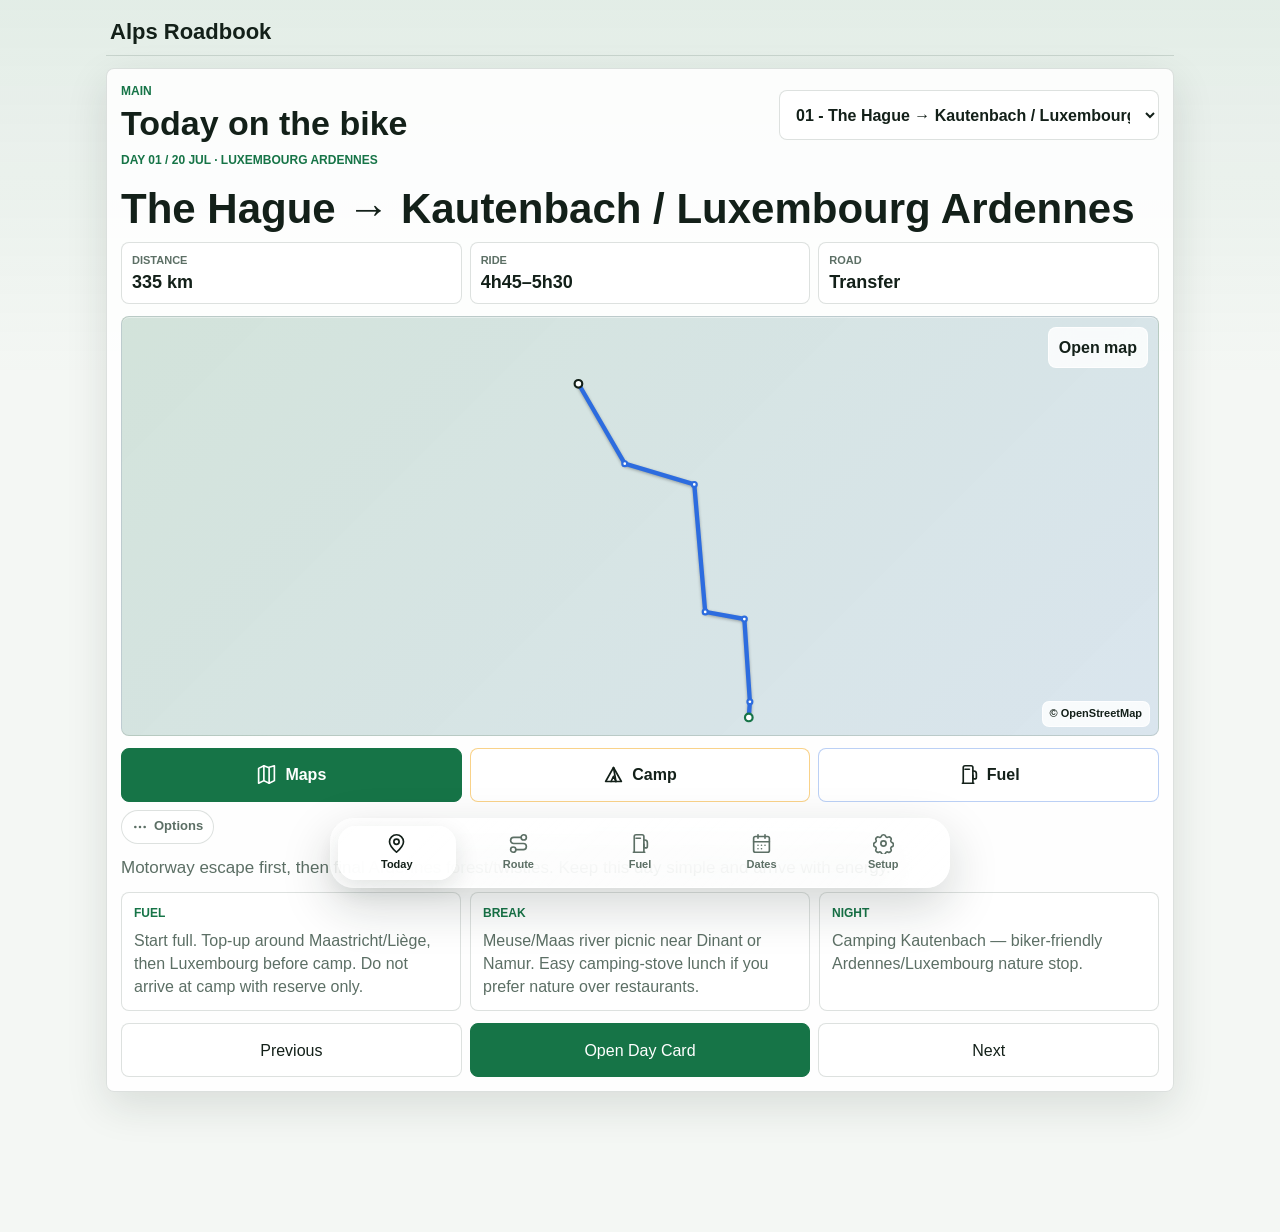
==== commit cba46a12: "Simplify road book app pages" ====
--- a/docs/index.html
+++ b/docs/index.html
@@ -1,6 +1,6 @@
 <!doctype html><html lang="en"><head><meta charset="utf-8"><meta name="viewport" content="width=device-width, initial-scale=1, viewport-fit=cover"><meta name="apple-mobile-web-app-capable" content="yes"><meta name="apple-mobile-web-app-status-bar-style" content="default"><title>Ducati Alps Road Book</title>
 <link rel="manifest" href="manifest.webmanifest">
-<link rel="apple-touch-icon" sizes="180x180" href="icons/icon-180.png?v=13">
+<link rel="apple-touch-icon" sizes="180x180" href="icons/icon-180.png?v=14">
 <meta name="theme-color" content="#f4f7f4">
 <meta name="mobile-web-app-capable" content="yes">
 <meta name="application-name" content="Alps Roadbook">
@@ -9,7 +9,7 @@
 :root{--bg:#06110c;--card:#101713;--card2:#18211c;--text:#fffaf0;--muted:#c7d2c2;--line:#34433a;--accent:#7dd87d;--green:#22c55e;--yellow:#f59e0b;--red:#ef4444;--light:#fffaf0;--dark:#08100b}
 *{box-sizing:border-box} html{scroll-behavior:smooth} body{margin:0;background:var(--bg);color:var(--text);font-family:-apple-system,BlinkMacSystemFont,"Segoe UI",Roboto,Arial,sans-serif;line-height:1.45;font-size:16px;-webkit-text-size-adjust:100%}
 a{color:inherit}.wrap{width:min(1100px,100%);margin:0 auto;padding:16px}.hero{padding:20px 16px 10px}.hero h1{font-size:clamp(28px,7vw,56px);line-height:.98;margin:0 0 8px;letter-spacing:-.04em}.hero p{color:var(--muted);font-size:17px;margin:0 0 12px}.pillrow,.daynav{display:flex;gap:8px;overflow:auto;padding:8px 0 12px;scroll-snap-type:x proximity}.pill,.daypill{white-space:nowrap;border:1px solid var(--line);border-radius:999px;padding:10px 14px;background:#08100b;color:#dbe7d4;text-decoration:none;font-weight:800;scroll-snap-align:start}.pill.primary{background:var(--accent);color:#06110c;border-color:var(--accent)}.panel{background:linear-gradient(180deg,#101713,#08100b);border:1px solid var(--line);border-radius:22px;padding:14px;margin:12px 0;box-shadow:0 12px 35px rgba(0,0,0,.25)}.offline-map{width:100%;height:auto;display:block;border-radius:18px}.mapbox{background:#dbe7d4;border-radius:20px;overflow:hidden;border:1px solid #34433a}.mapcaption{font-size:12px;color:#c7d2c2;margin-top:8px}.grid{display:grid;grid-template-columns:1fr;gap:12px}.stats{display:grid;grid-template-columns:repeat(3,1fr);gap:8px;margin:12px 0}.stat{background:#06110c;border:1px solid var(--line);border-radius:16px;padding:10px}.stat b{display:block;font-size:18px}.stat span{font-size:12px;color:var(--muted);font-weight:700;text-transform:uppercase;letter-spacing:.04em}.card{background:var(--card);border:1px solid var(--line);border-radius:24px;margin:16px 0;overflow:hidden;box-shadow:0 18px 40px rgba(0,0,0,.24)}.card-header{padding:16px;border-bottom:1px solid var(--line);display:flex;gap:12px;align-items:flex-start;justify-content:space-between}.daynum{background:var(--accent);color:#06110c;border-radius:16px;padding:8px 10px;text-align:center;font-weight:900;min-width:58px}.date{font-size:12px;text-transform:uppercase;letter-spacing:.06em}.card h2{font-size:22px;line-height:1.05;margin:0 0 4px;letter-spacing:-.02em}.badge{display:inline-flex;align-items:center;gap:6px;border:1px solid var(--line);background:#06110c;border-radius:999px;padding:6px 9px;font-weight:800;font-size:12px;color:#dff6d8}.card-body{padding:14px}.section-title{font-size:12px;color:#a8e6a1;text-transform:uppercase;letter-spacing:.08em;font-weight:900;margin:16px 0 6px}.note{color:#dff6d8;background:#06110c;border-left:4px solid var(--accent);padding:12px;border-radius:14px;margin:12px 0}.items{display:grid;gap:8px;margin:8px 0}.item{display:grid;grid-template-columns:34px 1fr;gap:8px;background:#06110c;border:1px solid #2a3a31;border-radius:16px;padding:10px}.ico{width:34px;height:34px;border-radius:12px;display:flex;align-items:center;justify-content:center;background:#18211c;font-size:17px}.item strong{display:block;margin-bottom:2px}.item small{color:#c7d2c2}.btns{display:grid;grid-template-columns:1fr 1fr;gap:9px;margin-top:14px}.btn{display:flex;align-items:center;justify-content:center;min-height:48px;border-radius:16px;text-decoration:none;font-weight:900;border:1px solid var(--line);background:#06110c;color:#fffaf0;text-align:center;padding:10px}.btn.blue{background:#7dd87d;color:#06110c;border-color:#7dd87d}.btn.green{background:#22c55e;color:#021406;border-color:#22c55e}.btn.full{grid-column:1/-1}.stoplist{counter-reset:stop;display:grid;gap:7px}.stop{counter-increment:stop;display:flex;gap:9px;align-items:center;background:#06110c;border:1px solid #2a3a31;border-radius:14px;padding:8px 10px}.stop::before{content:counter(stop);width:24px;height:24px;border-radius:999px;background:#25382c;color:#fff;display:flex;align-items:center;justify-content:center;font-size:12px;font-weight:900}.stop .typ{margin-left:auto;font-size:12px;color:#c7d2c2}.sticky{position:sticky;top:0;z-index:10;background:rgba(11,18,32,.93);backdrop-filter:blur(12px);border-bottom:1px solid var(--line);padding:8px 16px}.ridebar{display:flex;gap:8px;overflow:auto}.ridebar a{min-height:44px;display:flex;align-items:center}.warning{background:#2a1905;border:1px solid #92400e;color:#ffedd5;border-radius:18px;padding:12px;margin:12px 0}.safe{background:#052e16;border:1px solid #166534;color:#dcfce7;border-radius:18px;padding:12px;margin:12px 0}.desktop-only{display:none}.kbd{font-family:ui-monospace,SFMono-Regular,Menlo,monospace;background:#06110c;border:1px solid var(--line);border-radius:8px;padding:2px 6px;color:#dbe7d4}.footer{color:#94a3b8;padding:30px 16px 60px}.maplegend{display:flex;flex-wrap:wrap;gap:8px;margin-top:8px}.legend{display:flex;align-items:center;gap:6px;font-size:12px;color:#c7d2c2}.dot{width:10px;height:10px;border-radius:50%;display:inline-block}.wake{border:0;background:#fffaf0;color:#08100b;border-radius:999px;padding:11px 15px;font-weight:900}.status{font-size:13px;color:#c7d2c2;margin-left:8px}@media(min-width:760px){.grid{grid-template-columns:1.1fr .9fr}.card-body{display:grid;grid-template-columns:.9fr 1.1fr;gap:16px}.mapcol{position:sticky;top:80px;align-self:start}.btns{grid-template-columns:repeat(3,1fr)}.desktop-only{display:block}.hero h1{max-width:850px}.stats{grid-template-columns:repeat(6,1fr)}}@media print{body{background:#fff;color:#000}.sticky,.btns,.wake{display:none}.card,.panel{break-inside:avoid;box-shadow:none;border-color:#ddd;background:#fff;color:#000}.item,.stat,.note{background:#fff;color:#000}.mapcaption,.hero p{color:#333}}
-</style><link rel="stylesheet" href="app.css?v=13">
+</style><link rel="stylesheet" href="app.css?v=14">
 </head><body><div class="sticky"><div class="ridebar"><a class="daypill" href="#top">Overview</a><a class="daypill" href="#iphone">Install</a><a class="daypill" href="#days">Days</a><button class="wake" onclick="keepAwake()">Keep screen awake</button><span id="wakestatus" class="status"></span></div></div><main id="top" class="wrap"><section class="hero"><h1>Ducati Alps Road Book</h1><p>Installable iPhone road-book app for the Ducati Scrambler Alps trip. It includes offline schematic maps, GPX routepoints, big bike-friendly controls, and cached files for low-signal areas after the first load.</p><div class="pillrow"><a class="pill primary" href="#days">Start riding days</a><a class="pill" href="#iphone">How to use on iPhone</a><a class="pill" href="#gpx">GPX v3 notes</a></div></section><section class="panel grid"><div><h2 style="margin-top:0">Full itinerary overview</h2><p style="color:#c7d2c2">20 July → 14 August · The Hague → Le Bost/Biollet → Beaufort/Roselend → Bourg-Saint-Maurice → Geneva → Meiringen → Zurich → Vosges/Ardennes → The Hague.</p><div class="stats"><div class="stat"><span>Riding days</span><b>20</b></div><div class="stat"><span>Max target</span><b>≤ 6h</b></div><div class="stat"><span>Style</span><b>Camp</b></div><div class="stat"><span>Bike</span><b>Scrambler</b></div><div class="stat"><span>Fuel plan</span><b>180–200 km</b></div><div class="stat"><span>Off-road</span><b>Easy</b></div></div></div><div class="mapbox"><svg class="offline-map" viewBox="0 0 360 260" role="img" aria-label="Offline schematic map for Full itinerary"><rect x="0" y="0" width="360" height="100%" rx="18" fill="#fffaf0"/><path d="M18 35 C 88 17, 146 53, 220 35 S 305 21, 342 40" fill="none" stroke="#dbe7d4" stroke-width="1"/><path d="M18 69 C 88 51, 146 87, 220 69 S 305 55, 342 74" fill="none" stroke="#dbe7d4" stroke-width="1"/><path d="M18 103 C 88 85, 146 121, 220 103 S 305 89, 342 108" fill="none" stroke="#dbe7d4" stroke-width="1"/><path d="M18 137 C 88 119, 146 155, 220 137 S 305 123, 342 142" fill="none" stroke="#dbe7d4" stroke-width="1"/><path d="M18 171 C 88 153, 146 189, 220 171 S 305 157, 342 176" fill="none" stroke="#dbe7d4" stroke-width="1"/><path d="M18 205 C 88 187, 146 223, 220 205 S 305 191, 342 210" fill="none" stroke="#dbe7d4" stroke-width="1"/><path d="M18 239 C 88 221, 146 257, 220 239 S 305 225, 342 244" fill="none" stroke="#dbe7d4" stroke-width="1"/><path d="M155.8,30.0 L187.4,89.1 L151.4,166.2 L151.4,166.2 L126.3,199.3 L126.3,199.3 L197.5,207.2 L197.5,207.2 L197.5,207.2 L197.5,207.2 L201.1,210.0 L201.1,210.0 L201.1,210.0 L189.7,193.6 L189.7,193.6 L227.2,179.0 L227.9,179.6 L233.7,160.9 L205.9,143.6 L184.6,74.0 L155.8,30.0" fill="none" stroke="#08100b" stroke-width="4.5" stroke-linecap="round" stroke-linejoin="round" opacity="0.92"/><path d="M155.8,30.0 L187.4,89.1 L151.4,166.2 L151.4,166.2 L126.3,199.3 L126.3,199.3 L197.5,207.2 L197.5,207.2 L197.5,207.2 L197.5,207.2 L201.1,210.0 L201.1,210.0 L201.1,210.0 L189.7,193.6 L189.7,193.6 L227.2,179.0 L227.9,179.6 L233.7,160.9 L205.9,143.6 L184.6,74.0 L155.8,30.0" fill="none" stroke="#ffffff" stroke-width="1.6" stroke-linecap="round" stroke-linejoin="round" opacity="0.75"/><circle cx="155.8" cy="30.0" r="8" fill="#101713" stroke="#fff" stroke-width="2"/><text x="165.8" y="22.0" font-size="10" font-weight="700" fill="#08100b">The Hague</text><circle cx="187.4" cy="89.1" r="8" fill="#166534" stroke="#fff" stroke-width="2"/><text x="197.4" y="81.1" font-size="10" font-weight="700" fill="#08100b">Camping Kautenbach</text><circle cx="151.4" cy="166.2" r="8" fill="#166534" stroke="#fff" stroke-width="2"/><text x="161.4" y="158.2" font-size="10" font-weight="700" fill="#08100b">Lac des Settons</text><circle cx="151.4" cy="166.2" r="8" fill="#166534" stroke="#fff" stroke-width="2"/><text x="161.4" y="158.2" font-size="10" font-weight="700" fill="#08100b">Lac des Settons</text><circle cx="126.3" cy="199.3" r="6" fill="#34433a" stroke="#fff" stroke-width="2"/><circle cx="126.3" cy="199.3" r="6" fill="#34433a" stroke="#fff" stroke-width="2"/><circle cx="197.5" cy="207.2" r="8" fill="#166534" stroke="#fff" stroke-width="2"/><text x="207.5" y="199.2" font-size="10" font-weight="700" fill="#08100b">Beaufort</text><circle cx="197.5" cy="207.2" r="8" fill="#166534" stroke="#fff" stroke-width="2"/><text x="207.5" y="199.2" font-size="10" font-weight="700" fill="#08100b">Beaufort</text><circle cx="197.5" cy="207.2" r="8" fill="#166534" stroke="#fff" stroke-width="2"/><text x="207.5" y="199.2" font-size="10" font-weight="700" fill="#08100b">Beaufort</text><circle cx="197.5" cy="207.2" r="8" fill="#166534" stroke="#fff" stroke-width="2"/><text x="207.5" y="199.2" font-size="10" font-weight="700" fill="#08100b">Beaufort</text><circle cx="201.1" cy="210.0" r="8" fill="#166534" stroke="#fff" stroke-width="2"/><text x="211.1" y="202.0" font-size="10" font-weight="700" fill="#08100b">Bourg-Saint-Maurice</text><circle cx="201.1" cy="210.0" r="8" fill="#166534" stroke="#fff" stroke-width="2"/><circle cx="201.1" cy="210.0" r="8" fill="#166534" stroke="#fff" stroke-width="2"/><circle cx="189.7" cy="193.6" r="6" fill="#34433a" stroke="#fff" stroke-width="2"/><circle cx="189.7" cy="193.6" r="6" fill="#b45309" stroke="#fff" stroke-width="2"/><circle cx="227.2" cy="179.0" r="8" fill="#166534" stroke="#fff" stroke-width="2"/><circle cx="227.9" cy="179.6" r="8" fill="#166534" stroke="#fff" stroke-width="2"/><circle cx="233.7" cy="160.9" r="6" fill="#34433a" stroke="#fff" stroke-width="2"/><circle cx="205.9" cy="143.6" r="8" fill="#166534" stroke="#fff" stroke-width="2"/><circle cx="184.6" cy="74.0" r="8" fill="#166534" stroke="#fff" stroke-width="2"/><circle cx="155.8" cy="30.0" r="6" fill="#34433a" stroke="#fff" stroke-width="2"/><text x="165.8" y="22.0" font-size="10" font-weight="700" fill="#08100b">The Hague</text><g transform="translate(300 16)"><circle cx="24" cy="24" r="18" fill="#fff" stroke="#c7d2c2"/><text x="24" y="21" text-anchor="middle" font-size="10" font-weight="800" fill="#08100b">N</text><path d="M24 25 L19 36 L24 32 L29 36 Z" fill="#08100b" opacity=".8"/></g></svg></div></section><section id="iphone" class="panel"><h2 style="margin-top:0">Install on iPhone / bike-mounted use</h2><div class="safe"><strong>PWA mode:</strong> open this GitHub Pages link in Safari, then use Share → Add to Home Screen. The app will launch full-screen with its own icon and cache the road book files.</div><div class="warning"><strong>Bike use:</strong> use the road book as a planning/checkpoint tool when stopped. For moving navigation, open the route in Google Maps or import GPX into OsmAnd, Kurviger, Calimoto, Garmin or TomTom with voice guidance.</div><div class="items"><div class="item"><div class="ico">1</div><div><strong>Add to Home Screen</strong><small>Open the GitHub Pages URL in Safari → Share → Add to Home Screen → launch it like an app.</small></div></div><div class="item"><div class="ico">2</div><div><strong>Pre-download maps</strong><small>Use Google Maps offline areas or OsmAnd/Organic Maps offline maps for France, Switzerland, Belgium, Luxembourg and the Netherlands.</small></div></div><div class="item"><div class="ico">3</div><div><strong>Use GPX in a navigation app</strong><small>For the bike, import GPX v3 into OsmAnd, Kurviger, Calimoto, Garmin or TomTom and let that app calculate the roads.</small></div></div></div></section><section id="days"><h2 style="padding:0 4px">Daily road book</h2><nav class="daynav"><a class="daypill" href="#day01">01 · 20 Jul</a><a class="daypill" href="#day02">02 · 21 Jul</a><a class="daypill" href="#day03">03 · 22 Jul</a><a class="daypill" href="#day04">04 · 23 Jul</a><a class="daypill" href="#day05">05 · 24–30 Jul</a><a class="daypill" href="#day06">06 · 31 Jul</a><a class="daypill" href="#day07">07 · 1 Aug</a><a class="daypill" href="#day08">08 · 2 Aug</a><a class="daypill" href="#day09">09 · 3 Aug</a><a class="daypill" href="#day10">10 · 4 Aug</a><a class="daypill" href="#day11">11 · 5 Aug</a><a class="daypill" href="#day12">12 · 6 Aug</a><a class="daypill" href="#day13">13 · 7 Aug</a><a class="daypill" href="#day14">14 · 8 Aug</a><a class="daypill" href="#day15">15 · 9 Aug</a><a class="daypill" href="#day16">16 · 10 Aug</a><a class="daypill" href="#day17">17 · 11 Aug</a><a class="daypill" href="#day18">18 · 12 Aug</a><a class="daypill" href="#day19">19 · 13 Aug</a><a class="daypill" href="#day20">20 · 14 Aug</a></nav><article class="card" id="day01"><div class="card-header"><div class="daynum"><div class="date">Day</div>01</div><div style="flex:1"><h2>The Hague → Kautenbach / Luxembourg Ardennes</h2><div style="color:#c7d2c2;font-weight:800">20 Jul · Luxembourg Ardennes</div><div style="margin-top:8px"><span class="badge">Transfer</span> <span class="badge">Easy</span></div></div></div><div class="card-body"><div class="mapcol"><div class="mapbox"><svg class="offline-map" viewBox="0 0 360 210" role="img" aria-label="Offline schematic map for Day 1 The Hague → Kautenbach / Luxembourg Ardennes"><rect x="0" y="0" width="360" height="100%" rx="18" fill="#fffaf0"/><path d="M18 35 C 88 17, 146 53, 220 35 S 305 21, 342 40" fill="none" stroke="#dbe7d4" stroke-width="1"/><path d="M18 69 C 88 51, 146 87, 220 69 S 305 55, 342 74" fill="none" stroke="#dbe7d4" stroke-width="1"/><path d="M18 103 C 88 85, 146 121, 220 103 S 305 89, 342 108" fill="none" stroke="#dbe7d4" stroke-width="1"/><path d="M18 137 C 88 119, 146 155, 220 137 S 305 123, 342 142" fill="none" stroke="#dbe7d4" stroke-width="1"/><path d="M18 171 C 88 153, 146 189, 220 171 S 305 157, 342 176" fill="none" stroke="#dbe7d4" stroke-width="1"/><path d="M146.6,30.0 L164.7,60.6 L191.7,68.6 L196.0,118.2 L211.2,121.0 L213.4,153.7 L213.0,160.0" fill="none" stroke="#08100b" stroke-width="4.5" stroke-linecap="round" stroke-linejoin="round" opacity="0.92"/><path d="M146.6,30.0 L164.7,60.6 L191.7,68.6 L196.0,118.2 L211.2,121.0 L213.4,153.7 L213.0,160.0" fill="none" stroke="#ffffff" stroke-width="1.6" stroke-linecap="round" stroke-linejoin="round" opacity="0.75"/><circle cx="146.6" cy="30.0" r="8" fill="#101713" stroke="#fff" stroke-width="2"/><text x="156.6" y="22.0" font-size="10" font-weight="700" fill="#08100b">The Hague</text><circle cx="164.7" cy="60.6" r="6" fill="#3d7c5a" stroke="#fff" stroke-width="2"/><circle cx="191.7" cy="68.6" r="6" fill="#b45309" stroke="#fff" stroke-width="2"/><text x="201.7" y="60.6" font-size="10" font-weight="700" fill="#08100b">Eindhoven fuel option</text><circle cx="196.0" cy="118.2" r="6" fill="#b45309" stroke="#fff" stroke-width="2"/><text x="206.0" y="110.2" font-size="10" font-weight="700" fill="#08100b">Liège / fuel</text><circle cx="211.2" cy="121.0" r="6" fill="#3d7c5a" stroke="#fff" stroke-width="2"/><circle cx="213.4" cy="153.7" r="6" fill="#7c3aed" stroke="#fff" stroke-width="2"/><text x="223.4" y="145.7" font-size="10" font-weight="700" fill="#08100b">Clervaux</text><circle cx="213.0" cy="160.0" r="8" fill="#166534" stroke="#fff" stroke-width="2"/><text x="223.0" y="152.0" font-size="10" font-weight="700" fill="#08100b">Camping Kautenbach</text><g transform="translate(300 16)"><circle cx="24" cy="24" r="18" fill="#fff" stroke="#c7d2c2"/><text x="24" y="21" text-anchor="middle" font-size="10" font-weight="800" fill="#08100b">N</text><path d="M24 25 L19 36 L24 32 L29 36 Z" fill="#08100b" opacity=".8"/></g></svg></div><div class="mapcaption">Offline schematic map: good for orientation. Use Maps/OsmAnd/Kurviger for turn-by-turn navigation.</div><div class="maplegend"><span class="legend"><i class="dot" style="background:#101713"></i>start/end</span><span class="legend"><i class="dot" style="background:#b45309"></i>fuel</span><span class="legend"><i class="dot" style="background:#3d7c5a"></i>break</span><span class="legend"><i class="dot" style="background:#166534"></i>camp</span></div></div><div><div class="stats"><div class="stat"><span>Distance</span><b>335 km</b></div><div class="stat"><span>Riding time</span><b>4h45–5h30</b></div><div class="stat"><span>Road</span><b>Transfer</b></div></div><div class="section-title">Ride plan</div><p>Motorway escape first, then final Ardennes forest/twisties. Keep this day simple and arrive with energy.</p><div class="section-title">Stops</div><div class="stoplist"><div class="stop"><span>The Hague</span><span class="typ">S start</span></div><div class="stop"><span>Breda</span><span class="typ">☕ break</span></div><div class="stop"><span>Eindhoven fuel option</span><span class="typ">⛽ fuel</span></div><div class="stop"><span>Liège / fuel</span><span class="typ">⛽ fuel</span></div><div class="stop"><span>Lac de la Gileppe / nature stop</span><span class="typ">☕ break</span></div><div class="stop"><span>Clervaux</span><span class="typ">★ view</span></div><div class="stop"><span>Camping Kautenbach</span><span class="typ">C camp</span></div></div><div class="section-title">Eat / nature stop</div><div class="note">Meuse/Maas river picnic near Dinant or Namur. Easy camping-stove lunch if you prefer nature over restaurants.</div><div class="section-title">Fuel</div><div class="note">Start full. Top-up around Maastricht/Liège, then Luxembourg before camp. Do not arrive at camp with reserve only.</div><div class="section-title">Night</div><div class="note">Camping Kautenbach — biker-friendly Ardennes/Luxembourg nature stop.</div><div class="section-title">Road book note</div><p>Do not chase small roads too early. The goal is to leave NL comfortably and sleep in nature.</p><div class="btns"><a class="btn blue" href="https://www.google.com/maps/dir/?api=1&amp;origin=52.070500%2C4.300700&amp;destination=49.952000%2C6.020000&amp;travelmode=driving&amp;waypoints=51.571900%2C4.768300%7C51.441600%2C5.469700%7C50.632600%2C5.579700%7C50.587000%2C5.975000%7C50.054000%2C6.031000" target="_blank" rel="noopener">Google Maps</a><a class="btn green" href="https://www.campingkautenbach.lu/en" target="_blank" rel="noopener">Camping info</a><a class="btn" href="gpx/day_01_20_Jul_The_Hague_Kautenbach_Luxembourg_Ardennes.gpx" download>GPX file</a><a class="btn full" href="#day02">Next day ↓</a></div></div></div></article><article class="card" id="day02"><div class="card-header"><div class="daynum"><div class="date">Day</div>02</div><div style="flex:1"><h2>Kautenbach → Lac des Settons / Morvan</h2><div style="color:#c7d2c2;font-weight:800">21 Jul · Morvan</div><div style="margin-top:8px"><span class="badge">Transfer</span> <span class="badge">Moderate</span></div></div></div><div class="card-body"><div class="mapcol"><div class="mapbox"><svg class="offline-map" viewBox="0 0 360 210" role="img" aria-label="Offline schematic map for Day 2 Kautenbach → Lac des Settons / Morvan"><rect x="0" y="0" width="360" height="100%" rx="18" fill="#fffaf0"/><path d="M18 35 C 88 17, 146 53, 220 35 S 305 21, 342 40" fill="none" stroke="#dbe7d4" stroke-width="1"/><path d="M18 69 C 88 51, 146 87, 220 69 S 305 55, 342 74" fill="none" stroke="#dbe7d4" stroke-width="1"/><path d="M18 103 C 88 85, 146 121, 220 103 S 305 89, 342 108" fill="none" stroke="#dbe7d4" stroke-width="1"/><path d="M18 137 C 88 119, 146 155, 220 137 S 305 123, 342 142" fill="none" stroke="#dbe7d4" stroke-width="1"/><path d="M18 171 C 88 153, 146 189, 220 171 S 305 157, 342 176" fill="none" stroke="#dbe7d4" stroke-width="1"/><path d="M208.7,30.0 L212.2,46.0 L188.9,67.3 L170.2,93.8 L148.2,107.8 L153.0,155.6 L147.8,160.0" fill="none" stroke="#08100b" stroke-width="4.5" stroke-linecap="round" stroke-linejoin="round" opacity="0.92"/><path d="M208.7,30.0 L212.2,46.0 L188.9,67.3 L170.2,93.8 L148.2,107.8 L153.0,155.6 L147.8,160.0" fill="none" stroke="#ffffff" stroke-width="1.6" stroke-linecap="round" stroke-linejoin="round" opacity="0.75"/><circle cx="208.7" cy="30.0" r="8" fill="#101713" stroke="#fff" stroke-width="2"/><text x="218.7" y="22.0" font-size="10" font-weight="700" fill="#08100b">Camping Kautenbach</text><circle cx="212.2" cy="46.0" r="6" fill="#b45309" stroke="#fff" stroke-width="2"/><text x="222.2" y="38.0" font-size="10" font-weight="700" fill="#08100b">Luxembourg / fuel</text><circle cx="188.9" cy="67.3" r="6" fill="#3d7c5a" stroke="#fff" stroke-width="2"/><circle cx="170.2" cy="93.8" r="6" fill="#3d7c5a" stroke="#fff" stroke-width="2"/><circle cx="148.2" cy="107.8" r="6" fill="#7c3aed" stroke="#fff" stroke-width="2"/><text x="158.2" y="99.8" font-size="10" font-weight="700" fill="#08100b">Troyes bypass</text><circle cx="153.0" cy="155.6" r="6" fill="#b45309" stroke="#fff" stroke-width="2"/><text x="163.0" y="147.6" font-size="10" font-weight="700" fill="#08100b">Saulieu / fuel</text><circle cx="147.8" cy="160.0" r="8" fill="#166534" stroke="#fff" stroke-width="2"/><text x="157.8" y="152.0" font-size="10" font-weight="700" fill="#08100b">Lac des Settons</text><g transform="translate(300 16)"><circle cx="24" cy="24" r="18" fill="#fff" stroke="#c7d2c2"/><text x="24" y="21" text-anchor="middle" font-size="10" font-weight="800" fill="#08100b">N</text><path d="M24 25 L19 36 L24 32 L29 36 Z" fill="#08100b" opacity=".8"/></g></svg></div><div class="mapcaption">Offline schematic map: good for orientation. Use Maps/OsmAnd/Kurviger for turn-by-turn navigation.</div><div class="maplegend"><span class="legend"><i class="dot" style="background:#101713"></i>start/end</span><span class="legend"><i class="dot" style="background:#b45309"></i>fuel</span><span class="legend"><i class="dot" style="background:#3d7c5a"></i>break</span><span class="legend"><i class="dot" style="background:#166534"></i>camp</span></div></div><div><div class="stats"><div class="stat"><span>Distance</span><b>380 km</b></div><div class="stat"><span>Riding time</span><b>5h15–5h50</b></div><div class="stat"><span>Road</span><b>Transfer</b></div></div><div class="section-title">Ride plan</div><p>Fast roads first, then quiet Burgundy/Morvan roads. This is the longest planned riding day but stays under your 6h limit.</p><div class="section-title">Stops</div><div class="stoplist"><div class="stop"><span>Camping Kautenbach</span><span class="typ">S start</span></div><div class="stop"><span>Luxembourg / fuel</span><span class="typ">⛽ fuel</span></div><div class="stop"><span>Verdun coffee stop</span><span class="typ">☕ break</span></div><div class="stop"><span>Lac du Der / picnic</span><span class="typ">☕ break</span></div><div class="stop"><span>Troyes bypass</span><span class="typ">★ view</span></div><div class="stop"><span>Saulieu / fuel</span><span class="typ">⛽ fuel</span></div><div class="stop"><span>Lac des Settons</span><span class="typ">C camp</span></div></div><div class="section-title">Eat / nature stop</div><div class="note">Langres / Lac de la Liez for picnic, then one second pause before entering the Morvan.</div><div class="section-title">Fuel</div><div class="note">Fill in Luxembourg. Top-up around Langres/Chaumont, then final fuel at Saulieu or Montsauche.</div><div class="section-title">Night</div><div class="note">Camping Plage des Settons or Camping-Chalets Settons — lake/nature base.</div><div class="section-title">Road book note</div><p>Start early, take two real breaks, and avoid arriving tired or in the dark.</p><div class="btns"><a class="btn blue" href="https://www.google.com/maps/dir/?api=1&amp;origin=49.952000%2C6.020000&amp;destination=47.187000%2C4.061000&amp;travelmode=driving&amp;waypoints=49.611600%2C6.131900%7C49.159000%2C5.383000%7C48.594000%2C4.782000%7C48.297000%2C4.074000%7C47.280000%2C4.228000" target="_blank" rel="noopener">Google Maps</a><a class="btn green" href="https://camping-chalets-settons.com/en/campsite-lac-des-settons-morvan/" target="_blank" rel="noopener">Camping info</a><a class="btn" href="gpx/day_02_21_Jul_Kautenbach_Lac_des_Settons_Morvan.gpx" download>GPX file</a><a class="btn full" href="#day03">Next day ↓</a></div></div></div></article><article class="card" id="day03"><div class="card-header"><div class="daynum"><div class="date">Day</div>03</div><div style="flex:1"><h2>Lac des Settons → Morvan loop</h2><div style="color:#c7d2c2;font-weight:800">22 Jul · Morvan</div><div style="margin-top:8px"><span class="badge">Base loop</span> <span class="badge">Easy</span></div></div></div><div class="card-body"><div class="mapcol"><div class="mapbox"><svg class="offline-map" viewBox="0 0 360 210" role="img" aria-label="Offline schematic map for Day 3 Lac des Settons → Morvan loop"><rect x="0" y="0" width="360" height="100%" rx="18" fill="#fffaf0"/><path d="M18 35 C 88 17, 146 53, 220 35 S 305 21, 342 40" fill="none" stroke="#dbe7d4" stroke-width="1"/><path d="M18 69 C 88 51, 146 87, 220 69 S 305 55, 342 74" fill="none" stroke="#dbe7d4" stroke-width="1"/><path d="M18 103 C 88 85, 146 121, 220 103 S 305 89, 342 108" fill="none" stroke="#dbe7d4" stroke-width="1"/><path d="M18 137 C 88 119, 146 155, 220 137 S 305 123, 342 142" fill="none" stroke="#dbe7d4" stroke-width="1"/><path d="M18 171 C 88 153, 146 189, 220 171 S 305 157, 342 176" fill="none" stroke="#dbe7d4" stroke-width="1"/><path d="M237.5,69.8 L218.1,47.3 L146.0,110.4 L172.1,160.0 L122.5,30.0 L237.5,69.8" fill="none" stroke="#08100b" stroke-width="4.5" stroke-linecap="round" stroke-linejoin="round" opacity="0.92"/><path d="M237.5,69.8 L218.1,47.3 L146.0,110.4 L172.1,160.0 L122.5,30.0 L237.5,69.8" fill="none" stroke="#ffffff" stroke-width="1.6" stroke-linecap="round" stroke-linejoin="round" opacity="0.75"/><circle cx="237.5" cy="69.8" r="8" fill="#101713" stroke="#fff" stroke-width="2"/><text x="247.5" y="61.8" font-size="10" font-weight="700" fill="#08100b">Lac des Settons</text><circle cx="218.1" cy="47.3" r="6" fill="#b45309" stroke="#fff" stroke-width="2"/><text x="228.1" y="39.3" font-size="10" font-weight="700" fill="#08100b">Montsauche-les-Settons</text><circle cx="146.0" cy="110.4" r="6" fill="#3d7c5a" stroke="#fff" stroke-width="2"/><circle cx="172.1" cy="160.0" r="6" fill="#7c3aed" stroke="#fff" stroke-width="2"/><text x="182.1" y="152.0" font-size="10" font-weight="700" fill="#08100b">Château-Chinon</text><circle cx="122.5" cy="30.0" r="6" fill="#3d7c5a" stroke="#fff" stroke-width="2"/><circle cx="237.5" cy="69.8" r="8" fill="#166534" stroke="#fff" stroke-width="2"/><text x="247.5" y="61.8" font-size="10" font-weight="700" fill="#08100b">Lac des Settons</text><g transform="translate(300 16)"><circle cx="24" cy="24" r="18" fill="#fff" stroke="#c7d2c2"/><text x="24" y="21" text-anchor="middle" font-size="10" font-weight="800" fill="#08100b">N</text><path d="M24 25 L19 36 L24 32 L29 36 Z" fill="#08100b" opacity=".8"/></g></svg></div><div class="mapcaption">Offline schematic map: good for orientation. Use Maps/OsmAnd/Kurviger for turn-by-turn navigation.</div><div class="maplegend"><span class="legend"><i class="dot" style="background:#101713"></i>start/end</span><span class="legend"><i class="dot" style="background:#b45309"></i>fuel</span><span class="legend"><i class="dot" style="background:#3d7c5a"></i>break</span><span class="legend"><i class="dot" style="background:#166534"></i>camp</span></div></div><div><div class="stats"><div class="stat"><span>Distance</span><b>120 km</b></div><div class="stat"><span>Riding time</span><b>2h30–4h00</b></div><div class="stat"><span>Road</span><b>Base loop</b></div></div><div class="section-title">Ride plan</div><p>Small forest roads, lake roads, and only easy open gravel if clearly legal. A low-pressure test day.</p><div class="section-title">Stops</div><div class="stoplist"><div class="stop"><span>Lac des Settons</span><span class="typ">S start</span></div><div class="stop"><span>Montsauche-les-Settons / fuel</span><span class="typ">⛽ fuel</span></div><div class="stop"><span>Lac de Pannecière</span><span class="typ">☕ break</span></div><div class="stop"><span>Château-Chinon</span><span class="typ">★ view</span></div><div class="stop"><span>Lac de Chaumeçon</span><span class="typ">☕ break</span></div><div class="stop"><span>Lac des Settons</span><span class="typ">C camp</span></div></div><div class="section-title">Eat / nature stop</div><div class="note">Lac de Pannecière or quiet lakeside cooking stop.</div><div class="section-title">Fuel</div><div class="note">Short loop. Top-up at Montsauche-les-Settons or Saulieu if needed.</div><div class="section-title">Night</div><div class="note">Same campsite at Lac des Settons.</div><div class="section-title">Road book note</div><p>Perfect day to test loaded bike setup, tyre pressure, and cooking routine before the Alps.</p><div class="btns"><a class="btn blue" href="https://www.google.com/maps/dir/?api=1&amp;origin=47.187000%2C4.061000&amp;destination=47.187000%2C4.061000&amp;travelmode=driving&amp;waypoints=47.217000%2C4.023000%7C47.133000%2C3.882000%7C47.067000%2C3.933000%7C47.240000%2C3.836000" target="_blank" rel="noopener">Google Maps</a><a class="btn green" href="https://www.burgundy-tourism.com/sit/camping-plage-des-settons" target="_blank" rel="noopener">Camping info</a><a class="btn" href="gpx/day_03_22_Jul_Lac_des_Settons_Morvan_loop.gpx" download>GPX file</a><a class="btn full" href="#day04">Next day ↓</a></div></div></div></article><article class="card" id="day04"><div class="card-header"><div class="daynum"><div class="date">Day</div>04</div><div style="flex:1"><h2>Lac des Settons → Le Bost, 63640 Biollet</h2><div style="color:#c7d2c2;font-weight:800">23 Jul · Le Bost</div><div style="margin-top:8px"><span class="badge">Transfer</span> <span class="badge">Easy</span></div></div></div><div class="card-body"><div class="mapcol"><div class="mapbox"><svg class="offline-map" viewBox="0 0 360 210" role="img" aria-label="Offline schematic map for Day 4 Lac des Settons → Le Bost, 63640 Biollet"><rect x="0" y="0" width="360" height="100%" rx="18" fill="#fffaf0"/><path d="M18 35 C 88 17, 146 53, 220 35 S 305 21, 342 40" fill="none" stroke="#dbe7d4" stroke-width="1"/><path d="M18 69 C 88 51, 146 87, 220 69 S 305 55, 342 74" fill="none" stroke="#dbe7d4" stroke-width="1"/><path d="M18 103 C 88 85, 146 121, 220 103 S 305 89, 342 108" fill="none" stroke="#dbe7d4" stroke-width="1"/><path d="M18 137 C 88 119, 146 155, 220 137 S 305 123, 342 142" fill="none" stroke="#dbe7d4" stroke-width="1"/><path d="M18 171 C 88 153, 146 189, 220 171 S 305 157, 342 176" fill="none" stroke="#dbe7d4" stroke-width="1"/><path d="M234.8,30.0 L167.0,51.6 L180.2,97.7 L125.2,122.7 L131.9,160.0" fill="none" stroke="#08100b" stroke-width="4.5" stroke-linecap="round" stroke-linejoin="round" opacity="0.92"/><path d="M234.8,30.0 L167.0,51.6 L180.2,97.7 L125.2,122.7 L131.9,160.0" fill="none" stroke="#ffffff" stroke-width="1.6" stroke-linecap="round" stroke-linejoin="round" opacity="0.75"/><circle cx="234.8" cy="30.0" r="8" fill="#101713" stroke="#fff" stroke-width="2"/><text x="244.8" y="22.0" font-size="10" font-weight="700" fill="#08100b">Lac des Settons</text><circle cx="167.0" cy="51.6" r="6" fill="#3d7c5a" stroke="#fff" stroke-width="2"/><circle cx="180.2" cy="97.7" r="6" fill="#3d7c5a" stroke="#fff" stroke-width="2"/><circle cx="125.2" cy="122.7" r="6" fill="#b45309" stroke="#fff" stroke-width="2"/><text x="135.2" y="114.7" font-size="10" font-weight="700" fill="#08100b">Montluçon / fuel</text><circle cx="131.9" cy="160.0" r="6" fill="#34433a" stroke="#fff" stroke-width="2"/><text x="141.9" y="152.0" font-size="10" font-weight="700" fill="#08100b">Le Bost / Biollet</text><g transform="translate(300 16)"><circle cx="24" cy="24" r="18" fill="#fff" stroke="#c7d2c2"/><text x="24" y="21" text-anchor="middle" font-size="10" font-weight="800" fill="#08100b">N</text><path d="M24 25 L19 36 L24 32 L29 36 Z" fill="#08100b" opacity=".8"/></g></svg></div><div class="mapcaption">Offline schematic map: good for orientation. Use Maps/OsmAnd/Kurviger for turn-by-turn navigation.</div><div class="maplegend"><span class="legend"><i class="dot" style="background:#101713"></i>start/end</span><span class="legend"><i class="dot" style="background:#b45309"></i>fuel</span><span class="legend"><i class="dot" style="background:#3d7c5a"></i>break</span><span class="legend"><i class="dot" style="background:#166534"></i>camp</span></div></div><div><div class="stats"><div class="stat"><span>Distance</span><b>270 km</b></div><div class="stat"><span>Riding time</span><b>4h30–5h30</b></div><div class="stat"><span>Road</span><b>Transfer</b></div></div><div class="section-title">Ride plan</div><p>Morvan to Allier/Combrailles. Scenic D-roads where possible, but keep the objective clear: arrive relaxed.</p><div class="section-title">Stops</div><div class="stoplist"><div class="stop"><span>Lac des Settons</span><span class="typ">S start</span></div><div class="stop"><span>Nevers / coffee</span><span class="typ">☕ break</span></div><div class="stop"><span>Moulins / Allier break</span><span class="typ">☕ break</span></div><div class="stop"><span>Montluçon / fuel</span><span class="typ">⛽ fuel</span></div><div class="stop"><span>Le Bost / Biollet</span><span class="typ">• night</span></div></div><div class="section-title">Eat / nature stop</div><div class="note">Loire or Allier river picnic; easy coffee in the Moulins/Montluçon area.</div><div class="section-title">Fuel</div><div class="note">Fuel around Nevers/Moulins, then Montluçon before the smaller roads.</div><div class="section-title">Night</div><div class="note">Accommodation already booked in Le Bost.</div><div class="section-title">Road book note</div><p>Arrive with no stress before your 24/07 commitment.</p><div class="btns"><a class="btn blue" href="https://www.google.com/maps/dir/?api=1&amp;origin=47.187000%2C4.061000&amp;destination=45.999000%2C2.693000&amp;travelmode=driving&amp;waypoints=46.990000%2C3.159000%7C46.568000%2C3.334000%7C46.340000%2C2.603000" target="_blank" rel="noopener">Google Maps</a><a class="btn" href="#top">No campsite link</a><a class="btn" href="gpx/day_04_23_Jul_Lac_des_Settons_Le_Bost_63640_Biollet.gpx" download>GPX file</a><a class="btn full" href="#day05">Next day ↓</a></div></div></div></article><article class="card" id="day05"><div class="card-header"><div class="daynum"><div class="date">Day</div>05</div><div style="flex:1"><h2>Le Bost → Optional Auvergne loops</h2><div style="color:#c7d2c2;font-weight:800">24–30 Jul · Le Bost</div><div style="margin-top:8px"><span class="badge">Rest / local</span> <span class="badge">Easy</span></div></div></div><div class="card-body"><div class="mapcol"><div class="mapbox"><svg class="offline-map" viewBox="0 0 360 210" role="img" aria-label="Offline schematic map for Day 5 Le Bost → Optional Auvergne loops"><rect x="0" y="0" width="360" height="100%" rx="18" fill="#fffaf0"/><path d="M18 35 C 88 17, 146 53, 220 35 S 305 21, 342 40" fill="none" stroke="#dbe7d4" stroke-width="1"/><path d="M18 69 C 88 51, 146 87, 220 69 S 305 55, 342 74" fill="none" stroke="#dbe7d4" stroke-width="1"/><path d="M18 103 C 88 85, 146 121, 220 103 S 305 89, 342 108" fill="none" stroke="#dbe7d4" stroke-width="1"/><path d="M18 137 C 88 119, 146 155, 220 137 S 305 123, 342 142" fill="none" stroke="#dbe7d4" stroke-width="1"/><path d="M18 171 C 88 153, 146 189, 220 171 S 305 157, 342 176" fill="none" stroke="#dbe7d4" stroke-width="1"/><path d="M110.6,30.0 L157.0,85.7 L187.2,144.2 L243.2,160.0 L249.4,34.8 L110.6,30.0" fill="none" stroke="#08100b" stroke-width="4.5" stroke-linecap="round" stroke-linejoin="round" opacity="0.92"/><path d="M110.6,30.0 L157.0,85.7 L187.2,144.2 L243.2,160.0 L249.4,34.8 L110.6,30.0" fill="none" stroke="#ffffff" stroke-width="1.6" stroke-linecap="round" stroke-linejoin="round" opacity="0.75"/><circle cx="110.6" cy="30.0" r="8" fill="#101713" stroke="#fff" stroke-width="2"/><text x="120.6" y="22.0" font-size="10" font-weight="700" fill="#08100b">Le Bost / Biollet</text><circle cx="157.0" cy="85.7" r="6" fill="#3d7c5a" stroke="#fff" stroke-width="2"/><circle cx="187.2" cy="144.2" r="6" fill="#b45309" stroke="#fff" stroke-width="2"/><text x="197.2" y="136.2" font-size="10" font-weight="700" fill="#08100b">Pontgibaud fuel option</text><circle cx="243.2" cy="160.0" r="6" fill="#7c3aed" stroke="#fff" stroke-width="2"/><text x="253.2" y="152.0" font-size="10" font-weight="700" fill="#08100b">Col des Goules</text><circle cx="249.4" cy="34.8" r="6" fill="#3d7c5a" stroke="#fff" stroke-width="2"/><circle cx="110.6" cy="30.0" r="6" fill="#34433a" stroke="#fff" stroke-width="2"/><text x="120.6" y="22.0" font-size="10" font-weight="700" fill="#08100b">Le Bost / Biollet</text><g transform="translate(300 16)"><circle cx="24" cy="24" r="18" fill="#fff" stroke="#c7d2c2"/><text x="24" y="21" text-anchor="middle" font-size="10" font-weight="800" fill="#08100b">N</text><path d="M24 25 L19 36 L24 32 L29 36 Z" fill="#08100b" opacity=".8"/></g></svg></div><div class="mapcaption">Offline schematic map: good for orientation. Use Maps/OsmAnd/Kurviger for turn-by-turn navigation.</div><div class="maplegend"><span class="legend"><i class="dot" style="background:#101713"></i>start/end</span><span class="legend"><i class="dot" style="background:#b45309"></i>fuel</span><span class="legend"><i class="dot" style="background:#3d7c5a"></i>break</span><span class="legend"><i class="dot" style="background:#166534"></i>camp</span></div></div><div><div class="stats"><div class="stat"><span>Distance</span><b>120 km</b></div><div class="stat"><span>Riding time</span><b>2h30–4h30 optional</b></div><div class="stat"><span>Road</span><b>Rest / local</b></div></div><div class="section-title">Ride plan</div><p>Volcanic Auvergne roads, lakes, quiet countryside. Ride only when you feel like it.</p><div class="section-title">Stops</div><div class="stoplist"><div class="stop"><span>Le Bost / Biollet</span><span class="typ">S start</span></div><div class="stop"><span>Barrage des Fades</span><span class="typ">☕ break</span></div><div class="stop"><span>Pontgibaud fuel option</span><span class="typ">⛽ fuel</span></div><div class="stop"><span>Col des Goules / Chaîne des Puys</span><span class="typ">★ view</span></div><div class="stop"><span>Gour de Tazenat</span><span class="typ">☕ break</span></div><div class="stop"><span>Le Bost / Biollet</span><span class="typ">• night</span></div></div><div class="section-title">Eat / nature stop</div><div class="note">Barrage des Fades, Chaîne des Puys viewpoints, or quiet lakeside cooking stops.</div><div class="section-title">Fuel</div><div class="note">Keep the bike above half before loops; rural stations may close early.</div><div class="section-title">Night</div><div class="note">Accommodation in Le Bost.</div><div class="section-title">Road book note</div><p>Use this week for rest, chain lube, laundry, and repacking for the Alps.</p><div class="btns"><a class="btn blue" href="https://www.google.com/maps/dir/?api=1&amp;origin=45.999000%2C2.693000&amp;destination=45.999000%2C2.693000&amp;travelmode=driving&amp;waypoints=45.918000%2C2.790000%7C45.833000%2C2.853000%7C45.810000%2C2.970000%7C45.992000%2C2.983000" target="_blank" rel="noopener">Google Maps</a><a class="btn" href="#top">No campsite link</a><a class="btn" href="gpx/day_05_24_30_Jul_Le_Bost_Optional_Auvergne_loops.gpx" download>GPX file</a><a class="btn full" href="#day06">Next day ↓</a></div></div></div></article><article class="card" id="day06"><div class="card-header"><div class="daynum"><div class="date">Day</div>06</div><div style="flex:1"><h2>Le Bost → Beaufort / Arêches</h2><div style="color:#c7d2c2;font-weight:800">31 Jul · Beaufort / Roselend</div><div style="margin-top:8px"><span class="badge">Transfer</span> <span class="badge">Moderate</span></div></div></div><div class="card-body"><div class="mapcol"><div class="mapbox"><svg class="offline-map" viewBox="0 0 360 210" role="img" aria-label="Offline schematic map for Day 6 Le Bost → Beaufort / Arêches"><rect x="0" y="0" width="360" height="100%" rx="18" fill="#fffaf0"/><path d="M18 35 C 88 17, 146 53, 220 35 S 305 21, 342 40" fill="none" stroke="#dbe7d4" stroke-width="1"/><path d="M18 69 C 88 51, 146 87, 220 69 S 305 55, 342 74" fill="none" stroke="#dbe7d4" stroke-width="1"/><path d="M18 103 C 88 85, 146 121, 220 103 S 305 89, 342 108" fill="none" stroke="#dbe7d4" stroke-width="1"/><path d="M18 137 C 88 119, 146 155, 220 137 S 305 123, 342 142" fill="none" stroke="#dbe7d4" stroke-width="1"/><path d="M18 171 C 88 153, 146 189, 220 171 S 305 157, 342 176" fill="none" stroke="#dbe7d4" stroke-width="1"/><path d="M30.0,72.2 L136.3,68.1 L195.6,98.2 L271.0,121.9 L279.3,120.4 L316.0,108.1 L330.0,103.4" fill="none" stroke="#08100b" stroke-width="4.5" stroke-linecap="round" stroke-linejoin="round" opacity="0.92"/><path d="M30.0,72.2 L136.3,68.1 L195.6,98.2 L271.0,121.9 L279.3,120.4 L316.0,108.1 L330.0,103.4" fill="none" stroke="#ffffff" stroke-width="1.6" stroke-linecap="round" stroke-linejoin="round" opacity="0.75"/><circle cx="30.0" cy="72.2" r="8" fill="#101713" stroke="#fff" stroke-width="2"/><text x="40.0" y="64.2" font-size="10" font-weight="700" fill="#08100b">Le Bost / Biollet</text><circle cx="136.3" cy="68.1" r="6" fill="#b45309" stroke="#fff" stroke-width="2"/><text x="146.3" y="60.1" font-size="10" font-weight="700" fill="#08100b">Roanne / fuel</text><circle cx="195.6" cy="98.2" r="6" fill="#7c3aed" stroke="#fff" stroke-width="2"/><text x="205.6" y="90.2" font-size="10" font-weight="700" fill="#08100b">Lyon north</text><circle cx="271.0" cy="121.9" r="6" fill="#3d7c5a" stroke="#fff" stroke-width="2"/><circle cx="279.3" cy="120.4" r="6" fill="#b45309" stroke="#fff" stroke-width="2"/><text x="270.0" y="112.4" font-size="10" font-weight="700" fill="#08100b">Chambéry</text><circle cx="316.0" cy="108.1" r="6" fill="#b45309" stroke="#fff" stroke-width="2"/><text x="270.0" y="100.1" font-size="10" font-weight="700" fill="#08100b">Albertville</text><circle cx="330.0" cy="103.4" r="8" fill="#166534" stroke="#fff" stroke-width="2"/><text x="270.0" y="95.4" font-size="10" font-weight="700" fill="#08100b">Beaufort</text><g transform="translate(300 16)"><circle cx="24" cy="24" r="18" fill="#fff" stroke="#c7d2c2"/><text x="24" y="21" text-anchor="middle" font-size="10" font-weight="800" fill="#08100b">N</text><path d="M24 25 L19 36 L24 32 L29 36 Z" fill="#08100b" opacity=".8"/></g></svg></div><div class="mapcaption">Offline schematic map: good for orientation. Use Maps/OsmAnd/Kurviger for turn-by-turn navigation.</div><div class="maplegend"><span class="legend"><i class="dot" style="background:#101713"></i>start/end</span><span class="legend"><i class="dot" style="background:#b45309"></i>fuel</span><span class="legend"><i class="dot" style="background:#3d7c5a"></i>break</span><span class="legend"><i class="dot" style="background:#166534"></i>camp</span></div></div><div><div class="stats"><div class="stat"><span>Distance</span><b>350 km</b></div><div class="stat"><span>Riding time</span><b>5h20–5h50</b></div><div class="stat"><span>Road</span><b>Transfer</b></div></div><div class="section-title">Ride plan</div><p>Efficient transfer plus first Alpine approach after Albertville. This is a key move but still under your 6h limit.</p><div class="section-title">Stops</div><div class="stoplist"><div class="stop"><span>Le Bost / Biollet</span><span class="typ">S start</span></div><div class="stop"><span>Roanne / fuel</span><span class="typ">⛽ fuel</span></div><div class="stop"><span>Lyon north/east bypass</span><span class="typ">★ view</span></div><div class="stop"><span>Lac d’Aiguebelette</span><span class="typ">☕ break</span></div><div class="stop"><span>Chambéry / fuel option</span><span class="typ">⛽ fuel</span></div><div class="stop"><span>Albertville / final fuel</span><span class="typ">⛽ fuel</span></div><div class="stop"><span>Beaufort / Camping Domelin</span><span class="typ">C camp</span></div></div><div class="section-title">Eat / nature stop</div><div class="note">Lac d’Aiguebelette or Rhône river stop. Avoid a heavy restaurant lunch before the Alpine finish.</div><div class="section-title">Fuel</div><div class="note">Roanne/Lyon area, Chambéry, then final top-up Albertville or Beaufort.</div><div class="section-title">Night</div><div class="note">Camping Domelin, Beaufort — good base for Roselend/Les Saisies.</div><div class="section-title">Road book note</div><p>Book ahead if possible: late July / early August is busy in the Alps.</p><div class="btns"><a class="btn blue" href="https://www.google.com/maps/dir/?api=1&amp;origin=45.999000%2C2.693000&amp;destination=45.717000%2C6.573000&amp;travelmode=driving&amp;waypoints=46.036000%2C4.068000%7C45.764000%2C4.835000%7C45.550000%2C5.810000%7C45.564000%2C5.917000%7C45.675000%2C6.392000" target="_blank" rel="noopener">Google Maps</a><a class="btn green" href="https://www.camping-beaufort.fr/en/" target="_blank" rel="noopener">Camping info</a><a class="btn" href="gpx/day_06_31_Jul_Le_Bost_Beaufort_Ar_ches.gpx" download>GPX file</a><a class="btn full" href="#day07">Next day ↓</a></div></div></div></article><article class="card" id="day07"><div class="card-header"><div class="daynum"><div class="date">Day</div>07</div><div style="flex:1"><h2>Beaufort → Roselend / Col du Pré loop</h2><div style="color:#c7d2c2;font-weight:800">1 Aug · Beaufort / Roselend</div><div style="margin-top:8px"><span class="badge">Base loop</span> <span class="badge">Easy</span></div></div></div><div class="card-body"><div class="mapcol"><div class="mapbox"><svg class="offline-map" viewBox="0 0 360 210" role="img" aria-label="Offline schematic map for Day 7 Beaufort → Roselend / Col du Pré loop"><rect x="0" y="0" width="360" height="100%" rx="18" fill="#fffaf0"/><path d="M18 35 C 88 17, 146 53, 220 35 S 305 21, 342 40" fill="none" stroke="#dbe7d4" stroke-width="1"/><path d="M18 69 C 88 51, 146 87, 220 69 S 305 55, 342 74" fill="none" stroke="#dbe7d4" stroke-width="1"/><path d="M18 103 C 88 85, 146 121, 220 103 S 305 89, 342 108" fill="none" stroke="#dbe7d4" stroke-width="1"/><path d="M18 137 C 88 119, 146 155, 220 137 S 305 123, 342 142" fill="none" stroke="#dbe7d4" stroke-width="1"/><path d="M18 171 C 88 153, 146 189, 220 171 S 305 157, 342 176" fill="none" stroke="#dbe7d4" stroke-width="1"/><path d="M93.2,30.0 L88.7,69.0 L105.1,46.9 L125.9,62.5 L135.9,65.1 L199.5,59.9 L240.4,56.0 L271.3,160.0 L93.2,30.0" fill="none" stroke="#08100b" stroke-width="4.5" stroke-linecap="round" stroke-linejoin="round" opacity="0.92"/><path d="M93.2,30.0 L88.7,69.0 L105.1,46.9 L125.9,62.5 L135.9,65.1 L199.5,59.9 L240.4,56.0 L271.3,160.0 L93.2,30.0" fill="none" stroke="#ffffff" stroke-width="1.6" stroke-linecap="round" stroke-linejoin="round" opacity="0.75"/><circle cx="93.2" cy="30.0" r="8" fill="#101713" stroke="#fff" stroke-width="2"/><text x="103.2" y="22.0" font-size="10" font-weight="700" fill="#08100b">Beaufort</text><circle cx="88.7" cy="69.0" r="6" fill="#7c3aed" stroke="#fff" stroke-width="2"/><text x="98.7" y="61.0" font-size="10" font-weight="700" fill="#08100b">Arêches</text><circle cx="105.1" cy="46.9" r="6" fill="#7c3aed" stroke="#fff" stroke-width="2"/><text x="115.1" y="38.9" font-size="10" font-weight="700" fill="#08100b">Col du Pré</text><circle cx="125.9" cy="62.5" r="6" fill="#3d7c5a" stroke="#fff" stroke-width="2"/><circle cx="135.9" cy="65.1" r="6" fill="#3d7c5a" stroke="#fff" stroke-width="2"/><circle cx="199.5" cy="59.9" r="6" fill="#7c3aed" stroke="#fff" stroke-width="2"/><text x="209.5" y="51.9" font-size="10" font-weight="700" fill="#08100b">Cormet de Roselend</text><circle cx="240.4" cy="56.0" r="6" fill="#3d7c5a" stroke="#fff" stroke-width="2"/><circle cx="271.3" cy="160.0" r="6" fill="#b45309" stroke="#fff" stroke-width="2"/><text x="270.0" y="152.0" font-size="10" font-weight="700" fill="#08100b">Bourg-Saint-Maurice …</text><circle cx="93.2" cy="30.0" r="8" fill="#166534" stroke="#fff" stroke-width="2"/><text x="103.2" y="22.0" font-size="10" font-weight="700" fill="#08100b">Beaufort</text><g transform="translate(300 16)"><circle cx="24" cy="24" r="18" fill="#fff" stroke="#c7d2c2"/><text x="24" y="21" text-anchor="middle" font-size="10" font-weight="800" fill="#08100b">N</text><path d="M24 25 L19 36 L24 32 L29 36 Z" fill="#08100b" opacity=".8"/></g></svg></div><div class="mapcaption">Offline schematic map: good for orientation. Use Maps/OsmAnd/Kurviger for turn-by-turn navigation.</div><div class="maplegend"><span class="legend"><i class="dot" style="background:#101713"></i>start/end</span><span class="legend"><i class="dot" style="background:#b45309"></i>fuel</span><span class="legend"><i class="dot" style="background:#3d7c5a"></i>break</span><span class="legend"><i class="dot" style="background:#166534"></i>camp</span></div></div><div><div class="stats"><div class="stat"><span>Distance</span><b>150 km</b></div><div class="stat"><span>Riding time</span><b>4h00–5h00</b></div><div class="stat"><span>Road</span><b>Base loop</b></div></div><div class="section-title">Ride plan</div><p>Alpine paved roads plus short easy gravel/access roads only if open and signed. Ride unloaded.</p><div class="section-title">Stops</div><div class="stoplist"><div class="stop"><span>Beaufort / Camping Domelin</span><span class="typ">S start</span></div><div class="stop"><span>Arêches</span><span class="typ">★ view</span></div><div class="stop"><span>Col du Pré</span><span class="typ">★ view</span></div><div class="stop"><span>Barrage de Roselend picnic</span><span class="typ">☕ break</span></div><div class="stop"><span>Lac de Roselend</span><span class="typ">☕ break</span></div><div class="stop"><span>Cormet de Roselend</span><span class="typ">★ view</span></div><div class="stop"><span>Les Chapieux</span><span class="typ">☕ break</span></div><div class="stop"><span>Bourg-Saint-Maurice fuel option</span><span class="typ">⛽ fuel</span></div><div class="stop"><span>Beaufort / Camping Domelin</span><span class="typ">C camp</span></div></div><div class="section-title">Eat / nature stop</div><div class="note">Lac de Roselend picnic/cooking stop; photos at Col du Pré and Cormet de Roselend.</div><div class="section-title">Fuel</div><div class="note">Fuel in Beaufort before loop. No need to push range.</div><div class="section-title">Night</div><div class="note">Same campsite in Beaufort.</div><div class="section-title">Road book note</div><p>One of the most beautiful Scrambler days of the trip. Turn around if a trail becomes rocky, muddy, or signed closed.</p><div class="btns"><a class="btn blue" href="https://www.google.com/maps/dir/?api=1&amp;origin=45.717000%2C6.573000&amp;destination=45.717000%2C6.573000&amp;travelmode=driving&amp;waypoints=45.687000%2C6.568000%7C45.704000%2C6.586000%7C45.692000%2C6.609000%7C45.690000%2C6.620000%7C45.694000%2C6.690000%7C45.697000%2C6.735000%7C45.617000%2C6.769000" target="_blank" rel="noopener">Google Maps</a><a class="btn green" href="https://www.camping-beaufort.fr/en/in-the-surroundings/" target="_blank" rel="noopener">Camping info</a><a class="btn" href="gpx/day_07_1_Aug_Beaufort_Roselend_Col_du_Pr_loop.gpx" download>GPX file</a><a class="btn full" href="#day08">Next day ↓</a></div></div></div></article><article class="card" id="day08"><div class="card-header"><div class="daynum"><div class="date">Day</div>08</div><div style="flex:1"><h2>Beaufort → Les Saisies / Hauteluce / Arêches loop</h2><div style="color:#c7d2c2;font-weight:800">2 Aug · Beaufort / Roselend</div><div style="margin-top:8px"><span class="badge">Base loop</span> <span class="badge">Easy</span></div></div></div><div class="card-body"><div class="mapcol"><div class="mapbox"><svg class="offline-map" viewBox="0 0 360 210" role="img" aria-label="Offline schematic map for Day 8 Beaufort → Les Saisies / Hauteluce / Arêches loop"><rect x="0" y="0" width="360" height="100%" rx="18" fill="#fffaf0"/><path d="M18 35 C 88 17, 146 53, 220 35 S 305 21, 342 40" fill="none" stroke="#dbe7d4" stroke-width="1"/><path d="M18 69 C 88 51, 146 87, 220 69 S 305 55, 342 74" fill="none" stroke="#dbe7d4" stroke-width="1"/><path d="M18 103 C 88 85, 146 121, 220 103 S 305 89, 342 108" fill="none" stroke="#dbe7d4" stroke-width="1"/><path d="M18 137 C 88 119, 146 155, 220 137 S 305 123, 342 142" fill="none" stroke="#dbe7d4" stroke-width="1"/><path d="M18 171 C 88 153, 146 189, 220 171 S 305 157, 342 176" fill="none" stroke="#dbe7d4" stroke-width="1"/><path d="M241.6,160.0 L256.6,119.6 L210.8,108.3 L195.8,43.9 L190.6,30.0 L103.4,117.1 L241.6,160.0" fill="none" stroke="#08100b" stroke-width="4.5" stroke-linecap="round" stroke-linejoin="round" opacity="0.92"/><path d="M241.6,160.0 L256.6,119.6 L210.8,108.3 L195.8,43.9 L190.6,30.0 L103.4,117.1 L241.6,160.0" fill="none" stroke="#ffffff" stroke-width="1.6" stroke-linecap="round" stroke-linejoin="round" opacity="0.75"/><circle cx="241.6" cy="160.0" r="8" fill="#101713" stroke="#fff" stroke-width="2"/><text x="251.6" y="152.0" font-size="10" font-weight="700" fill="#08100b">Beaufort</text><circle cx="256.6" cy="119.6" r="6" fill="#7c3aed" stroke="#fff" stroke-width="2"/><text x="266.6" y="111.6" font-size="10" font-weight="700" fill="#08100b">Hauteluce</text><circle cx="210.8" cy="108.3" r="6" fill="#b45309" stroke="#fff" stroke-width="2"/><text x="220.8" y="100.3" font-size="10" font-weight="700" fill="#08100b">Les Saisies</text><circle cx="195.8" cy="43.9" r="6" fill="#7c3aed" stroke="#fff" stroke-width="2"/><text x="205.8" y="35.9" font-size="10" font-weight="700" fill="#08100b">Notre-Dame-de-Bellec…</text><circle cx="190.6" cy="30.0" r="6" fill="#3d7c5a" stroke="#fff" stroke-width="2"/><circle cx="103.4" cy="117.1" r="6" fill="#b45309" stroke="#fff" stroke-width="2"/><text x="113.4" y="109.1" font-size="10" font-weight="700" fill="#08100b">Ugine</text><circle cx="241.6" cy="160.0" r="8" fill="#166534" stroke="#fff" stroke-width="2"/><text x="251.6" y="152.0" font-size="10" font-weight="700" fill="#08100b">Beaufort</text><g transform="translate(300 16)"><circle cx="24" cy="24" r="18" fill="#fff" stroke="#c7d2c2"/><text x="24" y="21" text-anchor="middle" font-size="10" font-weight="800" fill="#08100b">N</text><path d="M24 25 L19 36 L24 32 L29 36 Z" fill="#08100b" opacity=".8"/></g></svg></div><div class="mapcaption">Offline schematic map: good for orientation. Use Maps/OsmAnd/Kurviger for turn-by-turn navigation.</div><div class="maplegend"><span class="legend"><i class="dot" style="background:#101713"></i>start/end</span><span class="legend"><i class="dot" style="background:#b45309"></i>fuel</span><span class="legend"><i class="dot" style="background:#3d7c5a"></i>break</span><span class="legend"><i class="dot" style="background:#166534"></i>camp</span></div></div><div><div class="stats"><div class="stat"><span>Distance</span><b>140 km</b></div><div class="stat"><span>Riding time</span><b>3h30–5h00</b></div><div class="stat"><span>Road</span><b>Base loop</b></div></div><div class="section-title">Ride plan</div><p>Forest roads, balcony roads, alpine villages; gravel only where clearly legal/open.</p><div class="section-title">Stops</div><div class="stoplist"><div class="stop"><span>Beaufort / Camping Domelin</span><span class="typ">S start</span></div><div class="stop"><span>Hauteluce</span><span class="typ">★ view</span></div><div class="stop"><span>Les Saisies / fuel option</span><span class="typ">⛽ fuel</span></div><div class="stop"><span>Notre-Dame-de-Bellecombe</span><span class="typ">★ view</span></div><div class="stop"><span>Flumet</span><span class="typ">☕ break</span></div><div class="stop"><span>Ugine</span><span class="typ">⛽ fuel</span></div><div class="stop"><span>Beaufort / Camping Domelin</span><span class="typ">C camp</span></div></div><div class="section-title">Eat / nature stop</div><div class="note">Mountain pasture lunch stop; short hike if weather is good.</div><div class="section-title">Fuel</div><div class="note">Fuel in Beaufort or Les Saisies; keep half tank because loops are flexible.</div><div class="section-title">Night</div><div class="note">Same campsite in Beaufort.</div><div class="section-title">Road book note</div><p>Good low-pressure day: turn around on any rough or closed-looking trail.</p><div class="btns"><a class="btn blue" href="https://www.google.com/maps/dir/?api=1&amp;origin=45.717000%2C6.573000&amp;destination=45.717000%2C6.573000&amp;travelmode=driving&amp;waypoints=45.749000%2C6.590000%7C45.758000%2C6.538000%7C45.809000%2C6.521000%7C45.820000%2C6.515000%7C45.751000%2C6.416000" target="_blank" rel="noopener">Google Maps</a><a class="btn green" href="https://www.camping-beaufort.fr/en/in-the-surroundings/" target="_blank" rel="noopener">Camping info</a><a class="btn" href="gpx/day_08_2_Aug_Beaufort_Les_Saisies_Hauteluce_Ar_ches_loop.gpx" download>GPX file</a><a class="btn full" href="#day09">Next day ↓</a></div></div></div></article><article class="card" id="day09"><div class="card-header"><div class="daynum"><div class="date">Day</div>09</div><div style="flex:1"><h2>Beaufort → Rest / groceries / sunset ride</h2><div style="color:#c7d2c2;font-weight:800">3 Aug · Beaufort / Roselend</div><div style="margin-top:8px"><span class="badge">Rest / local</span> <span class="badge">Easy</span></div></div></div><div class="card-body"><div class="mapcol"><div class="mapbox"><svg class="offline-map" viewBox="0 0 360 210" role="img" aria-label="Offline schematic map for Day 9 Beaufort → Rest / groceries / sunset ride"><rect x="0" y="0" width="360" height="100%" rx="18" fill="#fffaf0"/><path d="M18 35 C 88 17, 146 53, 220 35 S 305 21, 342 40" fill="none" stroke="#dbe7d4" stroke-width="1"/><path d="M18 69 C 88 51, 146 87, 220 69 S 305 55, 342 74" fill="none" stroke="#dbe7d4" stroke-width="1"/><path d="M18 103 C 88 85, 146 121, 220 103 S 305 89, 342 108" fill="none" stroke="#dbe7d4" stroke-width="1"/><path d="M18 137 C 88 119, 146 155, 220 137 S 305 123, 342 142" fill="none" stroke="#dbe7d4" stroke-width="1"/><path d="M18 171 C 88 153, 146 189, 220 171 S 305 157, 342 176" fill="none" stroke="#dbe7d4" stroke-width="1"/><path d="M163.6,32.1 L163.6,30.0 L203.8,160.0 L156.2,96.1 L163.6,32.1" fill="none" stroke="#08100b" stroke-width="4.5" stroke-linecap="round" stroke-linejoin="round" opacity="0.92"/><path d="M163.6,32.1 L163.6,30.0 L203.8,160.0 L156.2,96.1 L163.6,32.1" fill="none" stroke="#ffffff" stroke-width="1.6" stroke-linecap="round" stroke-linejoin="round" opacity="0.75"/><circle cx="163.6" cy="32.1" r="8" fill="#101713" stroke="#fff" stroke-width="2"/><text x="173.6" y="24.1" font-size="10" font-weight="700" fill="#08100b">Beaufort</text><circle cx="163.6" cy="30.0" r="6" fill="#b45309" stroke="#fff" stroke-width="2"/><text x="173.6" y="22.0" font-size="10" font-weight="700" fill="#08100b">Beaufort village cof…</text><circle cx="203.8" cy="160.0" r="6" fill="#3d7c5a" stroke="#fff" stroke-width="2"/><circle cx="156.2" cy="96.1" r="6" fill="#7c3aed" stroke="#fff" stroke-width="2"/><text x="166.2" y="88.1" font-size="10" font-weight="700" fill="#08100b">Arêches</text><circle cx="163.6" cy="32.1" r="8" fill="#166534" stroke="#fff" stroke-width="2"/><text x="173.6" y="24.1" font-size="10" font-weight="700" fill="#08100b">Beaufort</text><g transform="translate(300 16)"><circle cx="24" cy="24" r="18" fill="#fff" stroke="#c7d2c2"/><text x="24" y="21" text-anchor="middle" font-size="10" font-weight="800" fill="#08100b">N</text><path d="M24 25 L19 36 L24 32 L29 36 Z" fill="#08100b" opacity=".8"/></g></svg></div><div class="mapcaption">Offline schematic map: good for orientation. Use Maps/OsmAnd/Kurviger for turn-by-turn navigation.</div><div class="maplegend"><span class="legend"><i class="dot" style="background:#101713"></i>start/end</span><span class="legend"><i class="dot" style="background:#b45309"></i>fuel</span><span class="legend"><i class="dot" style="background:#3d7c5a"></i>break</span><span class="legend"><i class="dot" style="background:#166534"></i>camp</span></div></div><div><div class="stats"><div class="stat"><span>Distance</span><b>60 km</b></div><div class="stat"><span>Riding time</span><b>0h–2h00</b></div><div class="stat"><span>Road</span><b>Rest / local</b></div></div><div class="section-title">Ride plan</div><p>Rest day, groceries, laundry, chain lube, or short sunset ride.</p><div class="section-title">Stops</div><div class="stoplist"><div class="stop"><span>Beaufort / Camping Domelin</span><span class="typ">S start</span></div><div class="stop"><span>Beaufort village coffee/fuel</span><span class="typ">⛽ fuel</span></div><div class="stop"><span>Lac de Saint-Guérin picnic</span><span class="typ">☕ break</span></div><div class="stop"><span>Arêches</span><span class="typ">★ view</span></div><div class="stop"><span>Beaufort / Camping Domelin</span><span class="typ">C camp</span></div></div><div class="section-title">Eat / nature stop</div><div class="note">Cook at camp or buy Beaufort cheese and bread for a picnic.</div><div class="section-title">Fuel</div><div class="note">Refuel and reset ready for the next base.</div><div class="section-title">Night</div><div class="note">Same campsite in Beaufort.</div><div class="section-title">Road book note</div><p>This buffer makes the trip feel like travel, not a forced schedule.</p><div class="btns"><a class="btn blue" href="https://www.google.com/maps/dir/?api=1&amp;origin=45.717000%2C6.573000&amp;destination=45.717000%2C6.573000&amp;travelmode=driving&amp;waypoints=45.718000%2C6.573000%7C45.657000%2C6.600000%7C45.687000%2C6.568000" target="_blank" rel="noopener">Google Maps</a><a class="btn green" href="https://www.camping-beaufort.fr/en/" target="_blank" rel="noopener">Camping info</a><a class="btn" href="gpx/day_09_3_Aug_Beaufort_Rest_groceries_sunset_ride.gpx" download>GPX file</a><a class="btn full" href="#day10">Next day ↓</a></div></div></div></article><article class="card" id="day10"><div class="card-header"><div class="daynum"><div class="date">Day</div>10</div><div style="flex:1"><h2>Beaufort → Bourg-Saint-Maurice / Les Chapieux</h2><div style="color:#c7d2c2;font-weight:800">4 Aug · Bourg-Saint-Maurice / Les Chapieux</div><div style="margin-top:8px"><span class="badge">Transfer</span> <span class="badge">Easy</span></div></div></div><div class="card-body"><div class="mapcol"><div class="mapbox"><svg class="offline-map" viewBox="0 0 360 210" role="img" aria-label="Offline schematic map for Day 10 Beaufort → Bourg-Saint-Maurice / Les Chapieux"><rect x="0" y="0" width="360" height="100%" rx="18" fill="#fffaf0"/><path d="M18 35 C 88 17, 146 53, 220 35 S 305 21, 342 40" fill="none" stroke="#dbe7d4" stroke-width="1"/><path d="M18 69 C 88 51, 146 87, 220 69 S 305 55, 342 74" fill="none" stroke="#dbe7d4" stroke-width="1"/><path d="M18 103 C 88 85, 146 121, 220 103 S 305 89, 342 108" fill="none" stroke="#dbe7d4" stroke-width="1"/><path d="M18 137 C 88 119, 146 155, 220 137 S 305 123, 342 142" fill="none" stroke="#dbe7d4" stroke-width="1"/><path d="M18 171 C 88 153, 146 189, 220 171 S 305 157, 342 176" fill="none" stroke="#dbe7d4" stroke-width="1"/><path d="M91.0,30.0 L102.8,46.9 L133.7,65.1 L197.3,59.9 L238.1,56.0 L269.0,160.0 L269.0,160.0" fill="none" stroke="#08100b" stroke-width="4.5" stroke-linecap="round" stroke-linejoin="round" opacity="0.92"/><path d="M91.0,30.0 L102.8,46.9 L133.7,65.1 L197.3,59.9 L238.1,56.0 L269.0,160.0 L269.0,160.0" fill="none" stroke="#ffffff" stroke-width="1.6" stroke-linecap="round" stroke-linejoin="round" opacity="0.75"/><circle cx="91.0" cy="30.0" r="8" fill="#101713" stroke="#fff" stroke-width="2"/><text x="101.0" y="22.0" font-size="10" font-weight="700" fill="#08100b">Beaufort</text><circle cx="102.8" cy="46.9" r="6" fill="#7c3aed" stroke="#fff" stroke-width="2"/><text x="112.8" y="38.9" font-size="10" font-weight="700" fill="#08100b">Col du Pré</text><circle cx="133.7" cy="65.1" r="6" fill="#3d7c5a" stroke="#fff" stroke-width="2"/><circle cx="197.3" cy="59.9" r="6" fill="#7c3aed" stroke="#fff" stroke-width="2"/><text x="207.3" y="51.9" font-size="10" font-weight="700" fill="#08100b">Cormet de Roselend</text><circle cx="238.1" cy="56.0" r="6" fill="#3d7c5a" stroke="#fff" stroke-width="2"/><circle cx="269.0" cy="160.0" r="6" fill="#b45309" stroke="#fff" stroke-width="2"/><text x="270.0" y="152.0" font-size="10" font-weight="700" fill="#08100b">Bourg-Saint-Maurice</text><circle cx="269.0" cy="160.0" r="8" fill="#166534" stroke="#fff" stroke-width="2"/><text x="270.0" y="152.0" font-size="10" font-weight="700" fill="#08100b">Bourg-Saint-Maurice</text><g transform="translate(300 16)"><circle cx="24" cy="24" r="18" fill="#fff" stroke="#c7d2c2"/><text x="24" y="21" text-anchor="middle" font-size="10" font-weight="800" fill="#08100b">N</text><path d="M24 25 L19 36 L24 32 L29 36 Z" fill="#08100b" opacity=".8"/></g></svg></div><div class="mapcaption">Offline schematic map: good for orientation. Use Maps/OsmAnd/Kurviger for turn-by-turn navigation.</div><div class="maplegend"><span class="legend"><i class="dot" style="background:#101713"></i>start/end</span><span class="legend"><i class="dot" style="background:#b45309"></i>fuel</span><span class="legend"><i class="dot" style="background:#3d7c5a"></i>break</span><span class="legend"><i class="dot" style="background:#166534"></i>camp</span></div></div><div><div class="stats"><div class="stat"><span>Distance</span><b>100 km</b></div><div class="stat"><span>Riding time</span><b>2h30–3h30</b></div><div class="stat"><span>Road</span><b>Transfer</b></div></div><div class="section-title">Ride plan</div><p>Cormet de Roselend, short but spectacular mountain day.</p><div class="section-title">Stops</div><div class="stoplist"><div class="stop"><span>Beaufort / Camping Domelin</span><span class="typ">S start</span></div><div class="stop"><span>Col du Pré</span><span class="typ">★ view</span></div><div class="stop"><span>Lac de Roselend</span><span class="typ">☕ break</span></div><div class="stop"><span>Cormet de Roselend</span><span class="typ">★ view</span></div><div class="stop"><span>Les Chapieux</span><span class="typ">☕ break</span></div><div class="stop"><span>Bourg-Saint-Maurice / fuel</span><span class="typ">⛽ fuel</span></div><div class="stop"><span>Bourg-Saint-Maurice / camp</span><span class="typ">C camp</span></div></div><div class="section-title">Eat / nature stop</div><div class="note">Long stop at Lac de Roselend. No rush today.</div><div class="section-title">Fuel</div><div class="note">Fuel Beaufort; top-up Bourg-Saint-Maurice for the next loops.</div><div class="section-title">Night</div><div class="note">Bourg-Saint-Maurice camping, or official Les Chapieux bivouac area if conditions suit.</div><div class="section-title">Road book note</div><p>Very short riding day by design. Enjoy camp setup and mountain evening.</p><div class="btns"><a class="btn blue" href="https://www.google.com/maps/dir/?api=1&amp;origin=45.717000%2C6.573000&amp;destination=45.617000%2C6.769000&amp;travelmode=driving&amp;waypoints=45.704000%2C6.586000%7C45.690000%2C6.620000%7C45.694000%2C6.690000%7C45.697000%2C6.735000%7C45.617000%2C6.769000" target="_blank" rel="noopener">Google Maps</a><a class="btn green" href="https://www.montourdumontblanc.com/en/bivouac-and-wild-camping.html" target="_blank" rel="noopener">Camping info</a><a class="btn" href="gpx/day_10_4_Aug_Beaufort_Bourg_Saint_Maurice_Les_Chapieux.gpx" download>GPX file</a><a class="btn full" href="#day11">Next day ↓</a></div></div></div></article><article class="card" id="day11"><div class="card-header"><div class="daynum"><div class="date">Day</div>11</div><div style="flex:1"><h2>Bourg-Saint-Maurice → Little St Bernard / Italy loop</h2><div style="color:#c7d2c2;font-weight:800">5 Aug · Bourg-Saint-Maurice / Les Chapieux</div><div style="margin-top:8px"><span class="badge">Base loop</span> <span class="badge">Easy</span></div></div></div><div class="card-body"><div class="mapcol"><div class="mapbox"><svg class="offline-map" viewBox="0 0 360 210" role="img" aria-label="Offline schematic map for Day 11 Bourg-Saint-Maurice → Little St Bernard / Italy loop"><rect x="0" y="0" width="360" height="100%" rx="18" fill="#fffaf0"/><path d="M18 35 C 88 17, 146 53, 220 35 S 305 21, 342 40" fill="none" stroke="#dbe7d4" stroke-width="1"/><path d="M18 69 C 88 51, 146 87, 220 69 S 305 55, 342 74" fill="none" stroke="#dbe7d4" stroke-width="1"/><path d="M18 103 C 88 85, 146 121, 220 103 S 305 89, 342 108" fill="none" stroke="#dbe7d4" stroke-width="1"/><path d="M18 137 C 88 119, 146 155, 220 137 S 305 123, 342 142" fill="none" stroke="#dbe7d4" stroke-width="1"/><path d="M18 171 C 88 153, 146 189, 220 171 S 305 157, 342 176" fill="none" stroke="#dbe7d4" stroke-width="1"/><path d="M94.8,160.0 L125.1,151.9 L169.6,145.1 L203.7,74.7 L220.7,81.5 L265.2,30.0 L203.7,74.7 L94.8,160.0" fill="none" stroke="#08100b" stroke-width="4.5" stroke-linecap="round" stroke-linejoin="round" opacity="0.92"/><path d="M94.8,160.0 L125.1,151.9 L169.6,145.1 L203.7,74.7 L220.7,81.5 L265.2,30.0 L203.7,74.7 L94.8,160.0" fill="none" stroke="#ffffff" stroke-width="1.6" stroke-linecap="round" stroke-linejoin="round" opacity="0.75"/><circle cx="94.8" cy="160.0" r="8" fill="#101713" stroke="#fff" stroke-width="2"/><text x="104.8" y="152.0" font-size="10" font-weight="700" fill="#08100b">Bourg-Saint-Maurice</text><circle cx="125.1" cy="151.9" r="6" fill="#b45309" stroke="#fff" stroke-width="2"/><text x="135.1" y="143.9" font-size="10" font-weight="700" fill="#08100b">Séez / fuel</text><circle cx="169.6" cy="145.1" r="6" fill="#7c3aed" stroke="#fff" stroke-width="2"/><text x="179.6" y="137.1" font-size="10" font-weight="700" fill="#08100b">La Rosière</text><circle cx="203.7" cy="74.7" r="6" fill="#7c3aed" stroke="#fff" stroke-width="2"/><text x="213.7" y="66.7" font-size="10" font-weight="700" fill="#08100b">Petit St Bernard Pass</text><circle cx="220.7" cy="81.5" r="6" fill="#3d7c5a" stroke="#fff" stroke-width="2"/><circle cx="265.2" cy="30.0" r="6" fill="#b45309" stroke="#fff" stroke-width="2"/><text x="270.0" y="22.0" font-size="10" font-weight="700" fill="#08100b">La Thuile</text><circle cx="203.7" cy="74.7" r="6" fill="#7c3aed" stroke="#fff" stroke-width="2"/><circle cx="94.8" cy="160.0" r="8" fill="#166534" stroke="#fff" stroke-width="2"/><text x="104.8" y="152.0" font-size="10" font-weight="700" fill="#08100b">Bourg-Saint-Maurice</text><g transform="translate(300 16)"><circle cx="24" cy="24" r="18" fill="#fff" stroke="#c7d2c2"/><text x="24" y="21" text-anchor="middle" font-size="10" font-weight="800" fill="#08100b">N</text><path d="M24 25 L19 36 L24 32 L29 36 Z" fill="#08100b" opacity=".8"/></g></svg></div><div class="mapcaption">Offline schematic map: good for orientation. Use Maps/OsmAnd/Kurviger for turn-by-turn navigation.</div><div class="maplegend"><span class="legend"><i class="dot" style="background:#101713"></i>start/end</span><span class="legend"><i class="dot" style="background:#b45309"></i>fuel</span><span class="legend"><i class="dot" style="background:#3d7c5a"></i>break</span><span class="legend"><i class="dot" style="background:#166534"></i>camp</span></div></div><div><div class="stats"><div class="stat"><span>Distance</span><b>180 km</b></div><div class="stat"><span>Riding time</span><b>4h30–5h30</b></div><div class="stat"><span>Road</span><b>Base loop</b></div></div><div class="section-title">Ride plan</div><p>High alpine paved, border pass, optional easy access tracks only if signed open.</p><div class="section-title">Stops</div><div class="stoplist"><div class="stop"><span>Bourg-Saint-Maurice</span><span class="typ">S start</span></div><div class="stop"><span>Séez / fuel</span><span class="typ">⛽ fuel</span></div><div class="stop"><span>La Rosière</span><span class="typ">★ view</span></div><div class="stop"><span>Petit St Bernard Pass</span><span class="typ">★ view</span></div><div class="stop"><span>Lago Verney picnic</span><span class="typ">☕ break</span></div><div class="stop"><span>La Thuile / espresso + fuel</span><span class="typ">⛽ fuel</span></div><div class="stop"><span>Petit St Bernard Pass return</span><span class="typ">★ view</span></div><div class="stop"><span>Bourg-Saint-Maurice</span><span class="typ">C camp</span></div></div><div class="section-title">Eat / nature stop</div><div class="note">Lago Verney / La Thuile picnic, espresso in Italy.</div><div class="section-title">Fuel</div><div class="note">Fuel Bourg-Saint-Maurice; optional top-up La Thuile or La Rosière.</div><div class="section-title">Night</div><div class="note">Same base in Bourg-Saint-Maurice / Les Chapieux.</div><div class="section-title">Road book note</div><p>Great social/photo day and not too technical.</p><div class="btns"><a class="btn blue" href="https://www.google.com/maps/dir/?api=1&amp;origin=45.617000%2C6.769000&amp;destination=45.617000%2C6.769000&amp;travelmode=driving&amp;waypoints=45.623000%2C6.801000%7C45.628000%2C6.848000%7C45.680000%2C6.884000%7C45.675000%2C6.902000%7C45.713000%2C6.949000%7C45.680000%2C6.884000" target="_blank" rel="noopener">Google Maps</a><a class="btn green" href="https://www.montourdumontblanc.com/en/bivouac-and-wild-camping.html" target="_blank" rel="noopener">Camping info</a><a class="btn" href="gpx/day_11_5_Aug_Bourg_Saint_Maurice_Little_St_Bernard_Italy_loop.gpx" download>GPX file</a><a class="btn full" href="#day12">Next day ↓</a></div></div></div></article><article class="card" id="day12"><div class="card-header"><div class="daynum"><div class="date">Day</div>12</div><div style="flex:1"><h2>Bourg-Saint-Maurice → Iseran / Bonneval out-and-back</h2><div style="color:#c7d2c2;font-weight:800">6 Aug · Bourg-Saint-Maurice / Les Chapieux</div><div style="margin-top:8px"><span class="badge">Base loop</span> <span class="badge">Moderate</span></div></div></div><div class="card-body"><div class="mapcol"><div class="mapbox"><svg class="offline-map" viewBox="0 0 360 210" role="img" aria-label="Offline schematic map for Day 12 Bourg-Saint-Maurice → Iseran / Bonneval out-and-back"><rect x="0" y="0" width="360" height="100%" rx="18" fill="#fffaf0"/><path d="M18 35 C 88 17, 146 53, 220 35 S 305 21, 342 40" fill="none" stroke="#dbe7d4" stroke-width="1"/><path d="M18 69 C 88 51, 146 87, 220 69 S 305 55, 342 74" fill="none" stroke="#dbe7d4" stroke-width="1"/><path d="M18 103 C 88 85, 146 121, 220 103 S 305 89, 342 108" fill="none" stroke="#dbe7d4" stroke-width="1"/><path d="M18 137 C 88 119, 146 155, 220 137 S 305 123, 342 142" fill="none" stroke="#dbe7d4" stroke-width="1"/><path d="M18 171 C 88 153, 146 189, 220 171 S 305 157, 342 176" fill="none" stroke="#dbe7d4" stroke-width="1"/><path d="M128.0,30.0 L170.6,44.3 L191.3,104.0 L206.1,119.3 L224.6,135.7 L232.0,160.0 L224.6,135.7 L128.0,30.0" fill="none" stroke="#08100b" stroke-width="4.5" stroke-linecap="round" stroke-linejoin="round" opacity="0.92"/><path d="M128.0,30.0 L170.6,44.3 L191.3,104.0 L206.1,119.3 L224.6,135.7 L232.0,160.0 L224.6,135.7 L128.0,30.0" fill="none" stroke="#ffffff" stroke-width="1.6" stroke-linecap="round" stroke-linejoin="round" opacity="0.75"/><circle cx="128.0" cy="30.0" r="8" fill="#101713" stroke="#fff" stroke-width="2"/><text x="138.0" y="22.0" font-size="10" font-weight="700" fill="#08100b">Bourg-Saint-Maurice</text><circle cx="170.6" cy="44.3" r="6" fill="#7c3aed" stroke="#fff" stroke-width="2"/><text x="180.6" y="36.3" font-size="10" font-weight="700" fill="#08100b">Sainte-Foy-Tarentaise</text><circle cx="191.3" cy="104.0" r="6" fill="#3d7c5a" stroke="#fff" stroke-width="2"/><circle cx="206.1" cy="119.3" r="6" fill="#b45309" stroke="#fff" stroke-width="2"/><text x="216.1" y="111.3" font-size="10" font-weight="700" fill="#08100b">Val d’Isère / fuel</text><circle cx="224.6" cy="135.7" r="6" fill="#7c3aed" stroke="#fff" stroke-width="2"/><text x="234.6" y="127.7" font-size="10" font-weight="700" fill="#08100b">Col de l’Iseran</text><circle cx="232.0" cy="160.0" r="6" fill="#3d7c5a" stroke="#fff" stroke-width="2"/><circle cx="224.6" cy="135.7" r="6" fill="#7c3aed" stroke="#fff" stroke-width="2"/><text x="234.6" y="127.7" font-size="10" font-weight="700" fill="#08100b">Col de l’Iseran return</text><circle cx="128.0" cy="30.0" r="8" fill="#166534" stroke="#fff" stroke-width="2"/><text x="138.0" y="22.0" font-size="10" font-weight="700" fill="#08100b">Bourg-Saint-Maurice</text><g transform="translate(300 16)"><circle cx="24" cy="24" r="18" fill="#fff" stroke="#c7d2c2"/><text x="24" y="21" text-anchor="middle" font-size="10" font-weight="800" fill="#08100b">N</text><path d="M24 25 L19 36 L24 32 L29 36 Z" fill="#08100b" opacity=".8"/></g></svg></div><div class="mapcaption">Offline schematic map: good for orientation. Use Maps/OsmAnd/Kurviger for turn-by-turn navigation.</div><div class="maplegend"><span class="legend"><i class="dot" style="background:#101713"></i>start/end</span><span class="legend"><i class="dot" style="background:#b45309"></i>fuel</span><span class="legend"><i class="dot" style="background:#3d7c5a"></i>break</span><span class="legend"><i class="dot" style="background:#166534"></i>camp</span></div></div><div><div class="stats"><div class="stat"><span>Distance</span><b>185 km</b></div><div class="stat"><span>Riding time</span><b>4h45–5h45</b></div><div class="stat"><span>Road</span><b>Base loop</b></div></div><div class="section-title">Ride plan</div><p>High alpine paved out-and-back. This keeps the day under your 6h comfort limit and avoids a very long loop with luggage fatigue.</p><div class="section-title">Stops</div><div class="stoplist"><div class="stop"><span>Bourg-Saint-Maurice</span><span class="typ">S start</span></div><div class="stop"><span>Sainte-Foy-Tarentaise</span><span class="typ">★ view</span></div><div class="stop"><span>Tignes / Lac du Chevril</span><span class="typ">☕ break</span></div><div class="stop"><span>Val d’Isère / fuel</span><span class="typ">⛽ fuel</span></div><div class="stop"><span>Col de l’Iseran</span><span class="typ">★ view</span></div><div class="stop"><span>Bonneval-sur-Arc picnic</span><span class="typ">☕ break</span></div><div class="stop"><span>Col de l’Iseran return</span><span class="typ">★ view</span></div><div class="stop"><span>Bourg-Saint-Maurice</span><span class="typ">C camp</span></div></div><div class="section-title">Eat / nature stop</div><div class="note">Lac du Chevril or Bonneval-sur-Arc picnic; coffee in Val d’Isère.</div><div class="section-title">Fuel</div><div class="note">Fuel Bourg-Saint-Maurice; top-up Val d’Isère, Modane or Termignon depending on the loop.</div><div class="section-title">Night</div><div class="note">Same base in Bourg-Saint-Maurice / Les Chapieux.</div><div class="section-title">Road book note</div><p>Safer than forcing the full Maurienne loop. If weather is bad, only ride to Val d’Isère/Lac du Chevril and return.</p><div class="btns"><a class="btn blue" href="https://www.google.com/maps/dir/?api=1&amp;origin=45.617000%2C6.769000&amp;destination=45.617000%2C6.769000&amp;travelmode=driving&amp;waypoints=45.590000%2C6.884000%7C45.477000%2C6.940000%7C45.448000%2C6.980000%7C45.417000%2C7.030000%7C45.371000%2C7.050000%7C45.417000%2C7.030000" target="_blank" rel="noopener">Google Maps</a><a class="btn" href="#top">No campsite link</a><a class="btn" href="gpx/day_12_6_Aug_Bourg_Saint_Maurice_Iseran_Bonneval_out_and_back.gpx" download>GPX file</a><a class="btn full" href="#day13">Next day ↓</a></div></div></div></article><article class="card" id="day13"><div class="card-header"><div class="daynum"><div class="date">Day</div>13</div><div style="flex:1"><h2>Bourg-Saint-Maurice → Geneva</h2><div style="color:#c7d2c2;font-weight:800">7 Aug · Geneva</div><div style="margin-top:8px"><span class="badge">Transfer / friends</span> <span class="badge">Easy</span></div></div></div><div class="card-body"><div class="mapcol"><div class="mapbox"><svg class="offline-map" viewBox="0 0 360 210" role="img" aria-label="Offline schematic map for Day 13 Bourg-Saint-Maurice → Geneva"><rect x="0" y="0" width="360" height="100%" rx="18" fill="#fffaf0"/><path d="M18 35 C 88 17, 146 53, 220 35 S 305 21, 342 40" fill="none" stroke="#dbe7d4" stroke-width="1"/><path d="M18 69 C 88 51, 146 87, 220 69 S 305 55, 342 74" fill="none" stroke="#dbe7d4" stroke-width="1"/><path d="M18 103 C 88 85, 146 121, 220 103 S 305 89, 342 108" fill="none" stroke="#dbe7d4" stroke-width="1"/><path d="M18 137 C 88 119, 146 155, 220 137 S 305 123, 342 142" fill="none" stroke="#dbe7d4" stroke-width="1"/><path d="M18 171 C 88 153, 146 189, 220 171 S 305 157, 342 176" fill="none" stroke="#dbe7d4" stroke-width="1"/><path d="M229.3,160.0 L171.2,147.2 L174.9,130.3 L182.3,103.6 L176.0,96.5 L161.1,101.4 L130.7,97.6 L130.7,97.6 L132.9,30.0" fill="none" stroke="#08100b" stroke-width="4.5" stroke-linecap="round" stroke-linejoin="round" opacity="0.92"/><path d="M229.3,160.0 L171.2,147.2 L174.9,130.3 L182.3,103.6 L176.0,96.5 L161.1,101.4 L130.7,97.6 L130.7,97.6 L132.9,30.0" fill="none" stroke="#ffffff" stroke-width="1.6" stroke-linecap="round" stroke-linejoin="round" opacity="0.75"/><circle cx="229.3" cy="160.0" r="8" fill="#101713" stroke="#fff" stroke-width="2"/><text x="239.3" y="152.0" font-size="10" font-weight="700" fill="#08100b">Bourg-Saint-Maurice</text><circle cx="171.2" cy="147.2" r="6" fill="#b45309" stroke="#fff" stroke-width="2"/><text x="181.2" y="139.2" font-size="10" font-weight="700" fill="#08100b">Albertville / fuel</text><circle cx="174.9" cy="130.3" r="6" fill="#7c3aed" stroke="#fff" stroke-width="2"/><text x="184.9" y="122.3" font-size="10" font-weight="700" fill="#08100b">Ugine</text><circle cx="182.3" cy="103.6" r="6" fill="#7c3aed" stroke="#fff" stroke-width="2"/><text x="192.3" y="95.6" font-size="10" font-weight="700" fill="#08100b">Col des Aravis</text><circle cx="176.0" cy="96.5" r="6" fill="#3d7c5a" stroke="#fff" stroke-width="2"/><circle cx="161.1" cy="101.4" r="6" fill="#7c3aed" stroke="#fff" stroke-width="2"/><text x="171.1" y="93.4" font-size="10" font-weight="700" fill="#08100b">Thônes</text><circle cx="130.7" cy="97.6" r="6" fill="#3d7c5a" stroke="#fff" stroke-width="2"/><circle cx="130.7" cy="97.6" r="6" fill="#b45309" stroke="#fff" stroke-width="2"/><circle cx="132.9" cy="30.0" r="6" fill="#34433a" stroke="#fff" stroke-width="2"/><text x="142.9" y="22.0" font-size="10" font-weight="700" fill="#08100b">Geneva</text><g transform="translate(300 16)"><circle cx="24" cy="24" r="18" fill="#fff" stroke="#c7d2c2"/><text x="24" y="21" text-anchor="middle" font-size="10" font-weight="800" fill="#08100b">N</text><path d="M24 25 L19 36 L24 32 L29 36 Z" fill="#08100b" opacity=".8"/></g></svg></div><div class="mapcaption">Offline schematic map: good for orientation. Use Maps/OsmAnd/Kurviger for turn-by-turn navigation.</div><div class="maplegend"><span class="legend"><i class="dot" style="background:#101713"></i>start/end</span><span class="legend"><i class="dot" style="background:#b45309"></i>fuel</span><span class="legend"><i class="dot" style="background:#3d7c5a"></i>break</span><span class="legend"><i class="dot" style="background:#166534"></i>camp</span></div></div><div><div class="stats"><div class="stat"><span>Distance</span><b>220 km</b></div><div class="stat"><span>Riding time</span><b>4h30–5h45</b></div><div class="stat"><span>Road</span><b>Transfer / friends</b></div></div><div class="section-title">Ride plan</div><p>Scenic via Aravis / Annecy. Avoid pure motorway if weather is good.</p><div class="section-title">Stops</div><div class="stoplist"><div class="stop"><span>Bourg-Saint-Maurice</span><span class="typ">S start</span></div><div class="stop"><span>Albertville / fuel</span><span class="typ">⛽ fuel</span></div><div class="stop"><span>Ugine</span><span class="typ">★ view</span></div><div class="stop"><span>Col des Aravis</span><span class="typ">★ view</span></div><div class="stop"><span>La Clusaz coffee</span><span class="typ">☕ break</span></div><div class="stop"><span>Thônes</span><span class="typ">★ view</span></div><div class="stop"><span>Lake Annecy picnic</span><span class="typ">☕ break</span></div><div class="stop"><span>Annecy / fuel</span><span class="typ">⛽ fuel</span></div><div class="stop"><span>Geneva</span><span class="typ">• night</span></div></div><div class="section-title">Eat / nature stop</div><div class="note">Lake Annecy swim/picnic; coffee in a village rather than a service station.</div><div class="section-title">Fuel</div><div class="note">Fuel Bourg-Saint-Maurice; top-up Annecy before Geneva.</div><div class="section-title">Night</div><div class="note">Friends in Geneva.</div><div class="section-title">Road book note</div><p>A comfortable social arrival day. Keep the evening free.</p><div class="btns"><a class="btn blue" href="https://www.google.com/maps/dir/?api=1&amp;origin=45.617000%2C6.769000&amp;destination=46.204400%2C6.143200&amp;travelmode=driving&amp;waypoints=45.675000%2C6.392000%7C45.751000%2C6.416000%7C45.872000%2C6.464000%7C45.904000%2C6.423000%7C45.882000%2C6.326000%7C45.899000%2C6.129000%7C45.899000%2C6.129000" target="_blank" rel="noopener">Google Maps</a><a class="btn" href="#top">No campsite link</a><a class="btn" href="gpx/day_13_7_Aug_Bourg_Saint_Maurice_Geneva.gpx" download>GPX file</a><a class="btn full" href="#day14">Next day ↓</a></div></div></div></article><article class="card" id="day14"><div class="card-header"><div class="daynum"><div class="date">Day</div>14</div><div style="flex:1"><h2>Geneva → Optional Salève / Jura shakeout</h2><div style="color:#c7d2c2;font-weight:800">8 Aug · Geneva</div><div style="margin-top:8px"><span class="badge">Rest / friends</span> <span class="badge">Easy</span></div></div></div><div class="card-body"><div class="mapcol"><div class="mapbox"><svg class="offline-map" viewBox="0 0 360 210" role="img" aria-label="Offline schematic map for Day 14 Geneva → Optional Salève / Jura shakeout"><rect x="0" y="0" width="360" height="100%" rx="18" fill="#fffaf0"/><path d="M18 35 C 88 17, 146 53, 220 35 S 305 21, 342 40" fill="none" stroke="#dbe7d4" stroke-width="1"/><path d="M18 69 C 88 51, 146 87, 220 69 S 305 55, 342 74" fill="none" stroke="#dbe7d4" stroke-width="1"/><path d="M18 103 C 88 85, 146 121, 220 103 S 305 89, 342 108" fill="none" stroke="#dbe7d4" stroke-width="1"/><path d="M18 137 C 88 119, 146 155, 220 137 S 305 123, 342 142" fill="none" stroke="#dbe7d4" stroke-width="1"/><path d="M18 171 C 88 153, 146 189, 220 171 S 305 157, 342 176" fill="none" stroke="#dbe7d4" stroke-width="1"/><path d="M196.1,121.4 L213.9,160.0 L146.1,30.0 L192.9,33.4 L196.1,121.4" fill="none" stroke="#08100b" stroke-width="4.5" stroke-linecap="round" stroke-linejoin="round" opacity="0.92"/><path d="M196.1,121.4 L213.9,160.0 L146.1,30.0 L192.9,33.4 L196.1,121.4" fill="none" stroke="#ffffff" stroke-width="1.6" stroke-linecap="round" stroke-linejoin="round" opacity="0.75"/><circle cx="196.1" cy="121.4" r="8" fill="#101713" stroke="#fff" stroke-width="2"/><text x="206.1" y="113.4" font-size="10" font-weight="700" fill="#08100b">Geneva</text><circle cx="213.9" cy="160.0" r="6" fill="#7c3aed" stroke="#fff" stroke-width="2"/><text x="223.9" y="152.0" font-size="10" font-weight="700" fill="#08100b">Mont Salève</text><circle cx="146.1" cy="30.0" r="6" fill="#7c3aed" stroke="#fff" stroke-width="2"/><text x="156.1" y="22.0" font-size="10" font-weight="700" fill="#08100b">Col de la Faucille</text><circle cx="192.9" cy="33.4" r="6" fill="#3d7c5a" stroke="#fff" stroke-width="2"/><circle cx="196.1" cy="121.4" r="6" fill="#b45309" stroke="#fff" stroke-width="2"/><text x="206.1" y="113.4" font-size="10" font-weight="700" fill="#08100b">Geneva</text><g transform="translate(300 16)"><circle cx="24" cy="24" r="18" fill="#fff" stroke="#c7d2c2"/><text x="24" y="21" text-anchor="middle" font-size="10" font-weight="800" fill="#08100b">N</text><path d="M24 25 L19 36 L24 32 L29 36 Z" fill="#08100b" opacity=".8"/></g></svg></div><div class="mapcaption">Offline schematic map: good for orientation. Use Maps/OsmAnd/Kurviger for turn-by-turn navigation.</div><div class="maplegend"><span class="legend"><i class="dot" style="background:#101713"></i>start/end</span><span class="legend"><i class="dot" style="background:#b45309"></i>fuel</span><span class="legend"><i class="dot" style="background:#3d7c5a"></i>break</span><span class="legend"><i class="dot" style="background:#166534"></i>camp</span></div></div><div><div class="stats"><div class="stat"><span>Distance</span><b>120 km</b></div><div class="stat"><span>Riding time</span><b>2h30–4h00 optional</b></div><div class="stat"><span>Road</span><b>Rest / friends</b></div></div><div class="section-title">Ride plan</div><p>Short social day; French-side Jura roads or Salève if you feel like riding.</p><div class="section-title">Stops</div><div class="stoplist"><div class="stop"><span>Geneva</span><span class="typ">S start</span></div><div class="stop"><span>Mont Salève</span><span class="typ">★ view</span></div><div class="stop"><span>Col de la Faucille / Jura view</span><span class="typ">★ view</span></div><div class="stop"><span>Divonne-les-Bains coffee</span><span class="typ">☕ break</span></div><div class="stop"><span>Geneva / top-up fuel</span><span class="typ">⛽ fuel</span></div></div><div class="section-title">Eat / nature stop</div><div class="note">Lakeside breakfast or Jura viewpoint picnic.</div><div class="section-title">Fuel</div><div class="note">Top up before leaving Geneva next day. French fuel can be useful before Switzerland.</div><div class="section-title">Night</div><div class="note">Friends in Geneva.</div><div class="section-title">Road book note</div><p>Do not over-plan. This is for friends, laundry, weather check, and recharging.</p><div class="btns"><a class="btn blue" href="https://www.google.com/maps/dir/?api=1&amp;origin=46.204400%2C6.143200&amp;destination=46.204400%2C6.143200&amp;travelmode=driving&amp;waypoints=46.137000%2C6.188000%7C46.364000%2C6.017000%7C46.358000%2C6.135000" target="_blank" rel="noopener">Google Maps</a><a class="btn" href="#top">No campsite link</a><a class="btn" href="gpx/day_14_8_Aug_Geneva_Optional_Sal_ve_Jura_shakeout.gpx" download>GPX file</a><a class="btn full" href="#day15">Next day ↓</a></div></div></div></article><article class="card" id="day15"><div class="card-header"><div class="daynum"><div class="date">Day</div>15</div><div style="flex:1"><h2>Geneva → Meiringen / Innertkirchen</h2><div style="color:#c7d2c2;font-weight:800">9 Aug · Meiringen / Innertkirchen</div><div style="margin-top:8px"><span class="badge">Transfer</span> <span class="badge">Moderate</span></div></div></div><div class="card-body"><div class="mapcol"><div class="mapbox"><svg class="offline-map" viewBox="0 0 360 210" role="img" aria-label="Offline schematic map for Day 15 Geneva → Meiringen / Innertkirchen"><rect x="0" y="0" width="360" height="100%" rx="18" fill="#fffaf0"/><path d="M18 35 C 88 17, 146 53, 220 35 S 305 21, 342 40" fill="none" stroke="#dbe7d4" stroke-width="1"/><path d="M18 69 C 88 51, 146 87, 220 69 S 305 55, 342 74" fill="none" stroke="#dbe7d4" stroke-width="1"/><path d="M18 103 C 88 85, 146 121, 220 103 S 305 89, 342 108" fill="none" stroke="#dbe7d4" stroke-width="1"/><path d="M18 137 C 88 119, 146 155, 220 137 S 305 123, 342 142" fill="none" stroke="#dbe7d4" stroke-width="1"/><path d="M18 171 C 88 153, 146 189, 220 171 S 305 157, 342 176" fill="none" stroke="#dbe7d4" stroke-width="1"/><path d="M30.0,151.5 L44.1,113.5 L167.9,70.6 L205.8,68.9 L255.4,48.5 L282.4,48.9 L309.2,38.5 L330.0,40.0" fill="none" stroke="#08100b" stroke-width="4.5" stroke-linecap="round" stroke-linejoin="round" opacity="0.92"/><path d="M30.0,151.5 L44.1,113.5 L167.9,70.6 L205.8,68.9 L255.4,48.5 L282.4,48.9 L309.2,38.5 L330.0,40.0" fill="none" stroke="#ffffff" stroke-width="1.6" stroke-linecap="round" stroke-linejoin="round" opacity="0.75"/><circle cx="30.0" cy="151.5" r="8" fill="#101713" stroke="#fff" stroke-width="2"/><text x="40.0" y="143.5" font-size="10" font-weight="700" fill="#08100b">Geneva</text><circle cx="44.1" cy="113.5" r="6" fill="#7c3aed" stroke="#fff" stroke-width="2"/><text x="54.1" y="105.5" font-size="10" font-weight="700" fill="#08100b">Nyon / lake road</text><circle cx="167.9" cy="70.6" r="6" fill="#3d7c5a" stroke="#fff" stroke-width="2"/><circle cx="205.8" cy="68.9" r="6" fill="#7c3aed" stroke="#fff" stroke-width="2"/><text x="215.8" y="60.9" font-size="10" font-weight="700" fill="#08100b">Jaunpass</text><circle cx="255.4" cy="48.5" r="6" fill="#3d7c5a" stroke="#fff" stroke-width="2"/><circle cx="282.4" cy="48.9" r="6" fill="#b45309" stroke="#fff" stroke-width="2"/><text x="270.0" y="40.9" font-size="10" font-weight="700" fill="#08100b">Interlaken / fuel</text><circle cx="309.2" cy="38.5" r="6" fill="#3d7c5a" stroke="#fff" stroke-width="2"/><circle cx="330.0" cy="40.0" r="8" fill="#166534" stroke="#fff" stroke-width="2"/><text x="270.0" y="32.0" font-size="10" font-weight="700" fill="#08100b">Meiringen</text><g transform="translate(300 16)"><circle cx="24" cy="24" r="18" fill="#fff" stroke="#c7d2c2"/><text x="24" y="21" text-anchor="middle" font-size="10" font-weight="800" fill="#08100b">N</text><path d="M24 25 L19 36 L24 32 L29 36 Z" fill="#08100b" opacity=".8"/></g></svg></div><div class="mapcaption">Offline schematic map: good for orientation. Use Maps/OsmAnd/Kurviger for turn-by-turn navigation.</div><div class="maplegend"><span class="legend"><i class="dot" style="background:#101713"></i>start/end</span><span class="legend"><i class="dot" style="background:#b45309"></i>fuel</span><span class="legend"><i class="dot" style="background:#3d7c5a"></i>break</span><span class="legend"><i class="dot" style="background:#166534"></i>camp</span></div></div><div><div class="stats"><div class="stat"><span>Distance</span><b>245 km</b></div><div class="stat"><span>Riding time</span><b>5h00–5h50</b></div><div class="stat"><span>Road</span><b>Transfer</b></div></div><div class="section-title">Ride plan</div><p>Swiss scenic roads via Gruyères/Gstaad/Interlaken. Mostly paved. No random off-road in Switzerland.</p><div class="section-title">Stops</div><div class="stoplist"><div class="stop"><span>Geneva</span><span class="typ">S start</span></div><div class="stop"><span>Nyon / lake road</span><span class="typ">★ view</span></div><div class="stop"><span>Gruyères coffee</span><span class="typ">☕ break</span></div><div class="stop"><span>Jaunpass</span><span class="typ">★ view</span></div><div class="stop"><span>Spiez / Lake Thun</span><span class="typ">☕ break</span></div><div class="stop"><span>Interlaken / fuel</span><span class="typ">⛽ fuel</span></div><div class="stop"><span>Lake Brienz</span><span class="typ">☕ break</span></div><div class="stop"><span>Meiringen / Innertkirchen</span><span class="typ">C camp</span></div></div><div class="section-title">Eat / nature stop</div><div class="note">Gruyères coffee; Lake Thun or Lake Brienz picnic.</div><div class="section-title">Fuel</div><div class="note">Fuel around Bulle/Fribourg or Interlaken; final top-up Innertkirchen.</div><div class="section-title">Night</div><div class="note">Alpencamping Meiringen, Camping Grimselblick, or Camping Aareschlucht.</div><div class="section-title">Road book note</div><p>Switzerland is for high-quality paved passes; avoid improvising forest tracks.</p><div class="btns"><a class="btn blue" href="https://www.google.com/maps/dir/?api=1&amp;origin=46.204400%2C6.143200&amp;destination=46.728000%2C8.187000&amp;travelmode=driving&amp;waypoints=46.383000%2C6.239000%7C46.584000%2C7.083000%7C46.592000%2C7.341000%7C46.688000%2C7.679000%7C46.686000%2C7.863000%7C46.735000%2C8.045000" target="_blank" rel="noopener">Google Maps</a><a class="btn green" href="https://alpencamping.ch/nl/home" target="_blank" rel="noopener">Camping info</a><a class="btn" href="gpx/day_15_9_Aug_Geneva_Meiringen_Innertkirchen.gpx" download>GPX file</a><a class="btn full" href="#day16">Next day ↓</a></div></div></div></article><article class="card" id="day16"><div class="card-header"><div class="daynum"><div class="date">Day</div>16</div><div style="flex:1"><h2>Meiringen → Grimsel – Furka – Susten loop</h2><div style="color:#c7d2c2;font-weight:800">10 Aug · Meiringen / Innertkirchen</div><div style="margin-top:8px"><span class="badge">Base loop</span> <span class="badge">Moderate</span></div></div></div><div class="card-body"><div class="mapcol"><div class="mapbox"><svg class="offline-map" viewBox="0 0 360 210" role="img" aria-label="Offline schematic map for Day 16 Meiringen → Grimsel – Furka – Susten loop"><rect x="0" y="0" width="360" height="100%" rx="18" fill="#fffaf0"/><path d="M18 35 C 88 17, 146 53, 220 35 S 305 21, 342 40" fill="none" stroke="#dbe7d4" stroke-width="1"/><path d="M18 69 C 88 51, 146 87, 220 69 S 305 55, 342 74" fill="none" stroke="#dbe7d4" stroke-width="1"/><path d="M18 103 C 88 85, 146 121, 220 103 S 305 89, 342 108" fill="none" stroke="#dbe7d4" stroke-width="1"/><path d="M18 137 C 88 119, 146 155, 220 137 S 305 123, 342 142" fill="none" stroke="#dbe7d4" stroke-width="1"/><path d="M18 171 C 88 153, 146 189, 220 171 S 305 157, 342 176" fill="none" stroke="#dbe7d4" stroke-width="1"/><path d="M80.6,47.1 L139.4,160.0 L153.3,159.2 L181.1,152.2 L276.7,103.2 L279.4,47.9 L198.7,30.0 L80.6,47.1" fill="none" stroke="#08100b" stroke-width="4.5" stroke-linecap="round" stroke-linejoin="round" opacity="0.92"/><path d="M80.6,47.1 L139.4,160.0 L153.3,159.2 L181.1,152.2 L276.7,103.2 L279.4,47.9 L198.7,30.0 L80.6,47.1" fill="none" stroke="#ffffff" stroke-width="1.6" stroke-linecap="round" stroke-linejoin="round" opacity="0.75"/><circle cx="80.6" cy="47.1" r="8" fill="#101713" stroke="#fff" stroke-width="2"/><text x="90.6" y="39.1" font-size="10" font-weight="700" fill="#08100b">Innertkirchen</text><circle cx="139.4" cy="160.0" r="6" fill="#7c3aed" stroke="#fff" stroke-width="2"/><text x="149.4" y="152.0" font-size="10" font-weight="700" fill="#08100b">Grimsel Pass</text><circle cx="153.3" cy="159.2" r="6" fill="#3d7c5a" stroke="#fff" stroke-width="2"/><circle cx="181.1" cy="152.2" r="6" fill="#7c3aed" stroke="#fff" stroke-width="2"/><text x="191.1" y="144.2" font-size="10" font-weight="700" fill="#08100b">Furka Pass</text><circle cx="276.7" cy="103.2" r="6" fill="#b45309" stroke="#fff" stroke-width="2"/><text x="270.0" y="95.2" font-size="10" font-weight="700" fill="#08100b">Andermatt</text><circle cx="279.4" cy="47.9" r="6" fill="#7c3aed" stroke="#fff" stroke-width="2"/><text x="270.0" y="39.9" font-size="10" font-weight="700" fill="#08100b">Wassen</text><circle cx="198.7" cy="30.0" r="6" fill="#7c3aed" stroke="#fff" stroke-width="2"/><circle cx="80.6" cy="47.1" r="8" fill="#166534" stroke="#fff" stroke-width="2"/><text x="90.6" y="39.1" font-size="10" font-weight="700" fill="#08100b">Innertkirchen</text><g transform="translate(300 16)"><circle cx="24" cy="24" r="18" fill="#fff" stroke="#c7d2c2"/><text x="24" y="21" text-anchor="middle" font-size="10" font-weight="800" fill="#08100b">N</text><path d="M24 25 L19 36 L24 32 L29 36 Z" fill="#08100b" opacity=".8"/></g></svg></div><div class="mapcaption">Offline schematic map: good for orientation. Use Maps/OsmAnd/Kurviger for turn-by-turn navigation.</div><div class="maplegend"><span class="legend"><i class="dot" style="background:#101713"></i>start/end</span><span class="legend"><i class="dot" style="background:#b45309"></i>fuel</span><span class="legend"><i class="dot" style="background:#3d7c5a"></i>break</span><span class="legend"><i class="dot" style="background:#166534"></i>camp</span></div></div><div><div class="stats"><div class="stat"><span>Distance</span><b>220 km</b></div><div class="stat"><span>Riding time</span><b>5h00–5h50</b></div><div class="stat"><span>Road</span><b>Base loop</b></div></div><div class="section-title">Ride plan</div><p>Classic Swiss high passes. Paved, technical corners, concentration-heavy, no gravel required.</p><div class="section-title">Stops</div><div class="stoplist"><div class="stop"><span>Innertkirchen</span><span class="typ">S start</span></div><div class="stop"><span>Grimsel Pass</span><span class="typ">★ view</span></div><div class="stop"><span>Gletsch</span><span class="typ">☕ break</span></div><div class="stop"><span>Furka Pass</span><span class="typ">★ view</span></div><div class="stop"><span>Andermatt / fuel + coffee</span><span class="typ">⛽ fuel</span></div><div class="stop"><span>Wassen</span><span class="typ">★ view</span></div><div class="stop"><span>Susten Pass</span><span class="typ">★ view</span></div><div class="stop"><span>Innertkirchen</span><span class="typ">C camp</span></div></div><div class="section-title">Eat / nature stop</div><div class="note">Grimsel lake picnic; Furka photo stops; coffee in Andermatt.</div><div class="section-title">Fuel</div><div class="note">Fuel Innertkirchen before loop; top-up Andermatt or Wassen.</div><div class="section-title">Night</div><div class="note">Same Swiss base camp.</div><div class="section-title">Road book note</div><p>Ride light and early. Stop before fatigue: this is a high-focus day even under 6h.</p><div class="btns"><a class="btn blue" href="https://www.google.com/maps/dir/?api=1&amp;origin=46.707000%2C8.227000&amp;destination=46.707000%2C8.227000&amp;travelmode=driving&amp;waypoints=46.562000%2C8.337000%7C46.563000%2C8.363000%7C46.572000%2C8.415000%7C46.635000%2C8.594000%7C46.706000%2C8.599000%7C46.729000%2C8.448000" target="_blank" rel="noopener">Google Maps</a><a class="btn green" href="https://jungfrauregion.swiss/en/map/detail/camping-grimselblick-e7396c81-6d6c-49cf-b84c-d99c2f6e491a.html" target="_blank" rel="noopener">Camping info</a><a class="btn" href="gpx/day_16_10_Aug_Meiringen_Grimsel_Furka_Susten_loop.gpx" download>GPX file</a><a class="btn full" href="#day17">Next day ↓</a></div></div></div></article><article class="card" id="day17"><div class="card-header"><div class="daynum"><div class="date">Day</div>17</div><div style="flex:1"><h2>Meiringen → Zurich</h2><div style="color:#c7d2c2;font-weight:800">11 Aug · Zurich</div><div style="margin-top:8px"><span class="badge">Transfer / friends</span> <span class="badge">Easy</span></div></div></div><div class="card-body"><div class="mapcol"><div class="mapbox"><svg class="offline-map" viewBox="0 0 360 210" role="img" aria-label="Offline schematic map for Day 17 Meiringen → Zurich"><rect x="0" y="0" width="360" height="100%" rx="18" fill="#fffaf0"/><path d="M18 35 C 88 17, 146 53, 220 35 S 305 21, 342 40" fill="none" stroke="#dbe7d4" stroke-width="1"/><path d="M18 69 C 88 51, 146 87, 220 69 S 305 55, 342 74" fill="none" stroke="#dbe7d4" stroke-width="1"/><path d="M18 103 C 88 85, 146 121, 220 103 S 305 89, 342 108" fill="none" stroke="#dbe7d4" stroke-width="1"/><path d="M18 137 C 88 119, 146 155, 220 137 S 305 123, 342 142" fill="none" stroke="#dbe7d4" stroke-width="1"/><path d="M18 171 C 88 153, 146 189, 220 171 S 305 157, 342 176" fill="none" stroke="#dbe7d4" stroke-width="1"/><path d="M159.4,160.0 L152.2,154.4 L156.5,148.6 L176.1,95.5 L204.2,72.3 L207.8,30.0" fill="none" stroke="#08100b" stroke-width="4.5" stroke-linecap="round" stroke-linejoin="round" opacity="0.92"/><path d="M159.4,160.0 L152.2,154.4 L156.5,148.6 L176.1,95.5 L204.2,72.3 L207.8,30.0" fill="none" stroke="#ffffff" stroke-width="1.6" stroke-linecap="round" stroke-linejoin="round" opacity="0.75"/><circle cx="159.4" cy="160.0" r="8" fill="#101713" stroke="#fff" stroke-width="2"/><text x="169.4" y="152.0" font-size="10" font-weight="700" fill="#08100b">Meiringen</text><circle cx="152.2" cy="154.4" r="6" fill="#7c3aed" stroke="#fff" stroke-width="2"/><text x="162.2" y="146.4" font-size="10" font-weight="700" fill="#08100b">Brünig Pass</text><circle cx="156.5" cy="148.6" r="6" fill="#3d7c5a" stroke="#fff" stroke-width="2"/><circle cx="176.1" cy="95.5" r="6" fill="#b45309" stroke="#fff" stroke-width="2"/><text x="186.1" y="87.5" font-size="10" font-weight="700" fill="#08100b">Lucerne / fuel</text><circle cx="204.2" cy="72.3" r="6" fill="#3d7c5a" stroke="#fff" stroke-width="2"/><circle cx="207.8" cy="30.0" r="6" fill="#34433a" stroke="#fff" stroke-width="2"/><text x="217.8" y="22.0" font-size="10" font-weight="700" fill="#08100b">Zurich</text><g transform="translate(300 16)"><circle cx="24" cy="24" r="18" fill="#fff" stroke="#c7d2c2"/><text x="24" y="21" text-anchor="middle" font-size="10" font-weight="800" fill="#08100b">N</text><path d="M24 25 L19 36 L24 32 L29 36 Z" fill="#08100b" opacity=".8"/></g></svg></div><div class="mapcaption">Offline schematic map: good for orientation. Use Maps/OsmAnd/Kurviger for turn-by-turn navigation.</div><div class="maplegend"><span class="legend"><i class="dot" style="background:#101713"></i>start/end</span><span class="legend"><i class="dot" style="background:#b45309"></i>fuel</span><span class="legend"><i class="dot" style="background:#3d7c5a"></i>break</span><span class="legend"><i class="dot" style="background:#166534"></i>camp</span></div></div><div><div class="stats"><div class="stat"><span>Distance</span><b>140 km</b></div><div class="stat"><span>Riding time</span><b>2h30–4h00</b></div><div class="stat"><span>Road</span><b>Transfer / friends</b></div></div><div class="section-title">Ride plan</div><p>Brünig/Lucerne scenic roads. Relaxed transfer.</p><div class="section-title">Stops</div><div class="stoplist"><div class="stop"><span>Meiringen</span><span class="typ">S start</span></div><div class="stop"><span>Brünig Pass</span><span class="typ">★ view</span></div><div class="stop"><span>Lungernsee</span><span class="typ">☕ break</span></div><div class="stop"><span>Lucerne / fuel</span><span class="typ">⛽ fuel</span></div><div class="stop"><span>Lake Zug</span><span class="typ">☕ break</span></div><div class="stop"><span>Zurich</span><span class="typ">• night</span></div></div><div class="section-title">Eat / nature stop</div><div class="note">Lake Lucerne swim/coffee stop.</div><div class="section-title">Fuel</div><div class="note">Fuel Lucerne or Zurich. Prepare for return north.</div><div class="section-title">Night</div><div class="note">Friends in Zurich.</div><div class="section-title">Road book note</div><p>Arrive fresh enough to enjoy the evening.</p><div class="btns"><a class="btn blue" href="https://www.google.com/maps/dir/?api=1&amp;origin=46.728000%2C8.187000&amp;destination=47.376900%2C8.541700&amp;travelmode=driving&amp;waypoints=46.756000%2C8.134000%7C46.785000%2C8.166000%7C47.050200%2C8.309300%7C47.166000%2C8.515000" target="_blank" rel="noopener">Google Maps</a><a class="btn" href="#top">No campsite link</a><a class="btn" href="gpx/day_17_11_Aug_Meiringen_Zurich.gpx" download>GPX file</a><a class="btn full" href="#day18">Next day ↓</a></div></div></div></article><article class="card" id="day18"><div class="card-header"><div class="daynum"><div class="date">Day</div>18</div><div style="flex:1"><h2>Zurich → Vosges / Munster or Longemer</h2><div style="color:#c7d2c2;font-weight:800">12 Aug · Vosges</div><div style="margin-top:8px"><span class="badge">Transfer</span> <span class="badge">Moderate</span></div></div></div><div class="card-body"><div class="mapcol"><div class="mapbox"><svg class="offline-map" viewBox="0 0 360 210" role="img" aria-label="Offline schematic map for Day 18 Zurich → Vosges / Munster or Longemer"><rect x="0" y="0" width="360" height="100%" rx="18" fill="#fffaf0"/><path d="M18 35 C 88 17, 146 53, 220 35 S 305 21, 342 40" fill="none" stroke="#dbe7d4" stroke-width="1"/><path d="M18 69 C 88 51, 146 87, 220 69 S 305 55, 342 74" fill="none" stroke="#dbe7d4" stroke-width="1"/><path d="M18 103 C 88 85, 146 121, 220 103 S 305 89, 342 108" fill="none" stroke="#dbe7d4" stroke-width="1"/><path d="M18 137 C 88 119, 146 155, 220 137 S 305 123, 342 142" fill="none" stroke="#dbe7d4" stroke-width="1"/><path d="M18 171 C 88 153, 146 189, 220 171 S 305 157, 342 176" fill="none" stroke="#dbe7d4" stroke-width="1"/><path d="M274.1,160.0 L155.4,126.2 L187.0,44.8 L225.7,62.4 L229.1,78.3 L126.7,30.0 L98.9,37.0 L85.9,45.2" fill="none" stroke="#08100b" stroke-width="4.5" stroke-linecap="round" stroke-linejoin="round" opacity="0.92"/><path d="M274.1,160.0 L155.4,126.2 L187.0,44.8 L225.7,62.4 L229.1,78.3 L126.7,30.0 L98.9,37.0 L85.9,45.2" fill="none" stroke="#ffffff" stroke-width="1.6" stroke-linecap="round" stroke-linejoin="round" opacity="0.75"/><circle cx="274.1" cy="160.0" r="8" fill="#101713" stroke="#fff" stroke-width="2"/><text x="270.0" y="152.0" font-size="10" font-weight="700" fill="#08100b">Zurich</text><circle cx="155.4" cy="126.2" r="6" fill="#b45309" stroke="#fff" stroke-width="2"/><text x="165.4" y="118.2" font-size="10" font-weight="700" fill="#08100b">Basel / fuel</text><circle cx="187.0" cy="44.8" r="6" fill="#b45309" stroke="#fff" stroke-width="2"/><text x="197.0" y="36.8" font-size="10" font-weight="700" fill="#08100b">Freiburg im Breisgau</text><circle cx="225.7" cy="62.4" r="6" fill="#3d7c5a" stroke="#fff" stroke-width="2"/><circle cx="229.1" cy="78.3" r="6" fill="#3d7c5a" stroke="#fff" stroke-width="2"/><circle cx="126.7" cy="30.0" r="6" fill="#7c3aed" stroke="#fff" stroke-width="2"/><text x="136.7" y="22.0" font-size="10" font-weight="700" fill="#08100b">Colmar / Alsace</text><circle cx="98.9" cy="37.0" r="6" fill="#7c3aed" stroke="#fff" stroke-width="2"/><text x="108.9" y="29.0" font-size="10" font-weight="700" fill="#08100b">Munster valley</text><circle cx="85.9" cy="45.2" r="8" fill="#166534" stroke="#fff" stroke-width="2"/><text x="95.9" y="37.2" font-size="10" font-weight="700" fill="#08100b">Mittlach</text><g transform="translate(300 16)"><circle cx="24" cy="24" r="18" fill="#fff" stroke="#c7d2c2"/><text x="24" y="21" text-anchor="middle" font-size="10" font-weight="800" fill="#08100b">N</text><path d="M24 25 L19 36 L24 32 L29 36 Z" fill="#08100b" opacity=".8"/></g></svg></div><div class="mapcaption">Offline schematic map: good for orientation. Use Maps/OsmAnd/Kurviger for turn-by-turn navigation.</div><div class="maplegend"><span class="legend"><i class="dot" style="background:#101713"></i>start/end</span><span class="legend"><i class="dot" style="background:#b45309"></i>fuel</span><span class="legend"><i class="dot" style="background:#3d7c5a"></i>break</span><span class="legend"><i class="dot" style="background:#166534"></i>camp</span></div></div><div><div class="stats"><div class="stat"><span>Distance</span><b>270 km</b></div><div class="stat"><span>Riding time</span><b>4h30–5h50</b></div><div class="stat"><span>Road</span><b>Transfer</b></div></div><div class="section-title">Ride plan</div><p>Black Forest or Basel/Alsace into the Vosges. Choose Black Forest if you still want riding; Basel/Alsace if you want simpler navigation.</p><div class="section-title">Stops</div><div class="stoplist"><div class="stop"><span>Zurich</span><span class="typ">S start</span></div><div class="stop"><span>Basel / fuel</span><span class="typ">⛽ fuel</span></div><div class="stop"><span>Freiburg im Breisgau</span><span class="typ">⛽ fuel</span></div><div class="stop"><span>Titisee / Black Forest</span><span class="typ">☕ break</span></div><div class="stop"><span>Schluchsee</span><span class="typ">☕ break</span></div><div class="stop"><span>Colmar / Alsace</span><span class="typ">★ view</span></div><div class="stop"><span>Munster valley</span><span class="typ">★ view</span></div><div class="stop"><span>Mittlach / Langenwasen</span><span class="typ">C camp</span></div></div><div class="section-title">Eat / nature stop</div><div class="note">Schluchsee/Todtnau or Munster valley picnic.</div><div class="section-title">Fuel</div><div class="note">Fuel Basel/Freiburg/Colmar; final top-up before camp.</div><div class="section-title">Night</div><div class="note">Langenwasen municipal campsite in Mittlach, or Domaine de Longemer.</div><div class="section-title">Road book note</div><p>A scenic but manageable return stage, not a motorway punishment.</p><div class="btns"><a class="btn blue" href="https://www.google.com/maps/dir/?api=1&amp;origin=47.376900%2C8.541700&amp;destination=47.997000%2C7.030000&amp;travelmode=driving&amp;waypoints=47.559600%2C7.588600%7C47.999000%2C7.842000%7C47.904000%2C8.153000%7C47.818000%2C8.180000%7C48.079000%2C7.358000%7C48.041000%2C7.135000" target="_blank" rel="noopener">Google Maps</a><a class="btn green" href="https://www.camping-alsace.info/en/" target="_blank" rel="noopener">Camping info</a><a class="btn" href="gpx/day_18_12_Aug_Zurich_Vosges_Munster_or_Longemer.gpx" download>GPX file</a><a class="btn full" href="#day19">Next day ↓</a></div></div></div></article><article class="card" id="day19"><div class="card-header"><div class="daynum"><div class="date">Day</div>19</div><div style="flex:1"><h2>Vosges / Munster → Belgian Ardennes / Spa or Luxembourg</h2><div style="color:#c7d2c2;font-weight:800">13 Aug · Belgian Ardennes</div><div style="margin-top:8px"><span class="badge">Transfer</span> <span class="badge">Moderate</span></div></div></div><div class="card-body"><div class="mapcol"><div class="mapbox"><svg class="offline-map" viewBox="0 0 360 210" role="img" aria-label="Offline schematic map for Day 19 Vosges / Munster → Belgian Ardennes / Spa or Luxembourg"><rect x="0" y="0" width="360" height="100%" rx="18" fill="#fffaf0"/><path d="M18 35 C 88 17, 146 53, 220 35 S 305 21, 342 40" fill="none" stroke="#dbe7d4" stroke-width="1"/><path d="M18 69 C 88 51, 146 87, 220 69 S 305 55, 342 74" fill="none" stroke="#dbe7d4" stroke-width="1"/><path d="M18 103 C 88 85, 146 121, 220 103 S 305 89, 342 108" fill="none" stroke="#dbe7d4" stroke-width="1"/><path d="M18 137 C 88 119, 146 155, 220 137 S 305 123, 342 142" fill="none" stroke="#dbe7d4" stroke-width="1"/><path d="M18 171 C 88 153, 146 189, 220 171 S 305 157, 342 176" fill="none" stroke="#dbe7d4" stroke-width="1"/><path d="M202.3,160.0 L202.0,156.5 L173.5,123.8 L173.3,101.5 L171.8,75.9 L157.7,55.5 L162.7,30.0" fill="none" stroke="#08100b" stroke-width="4.5" stroke-linecap="round" stroke-linejoin="round" opacity="0.92"/><path d="M202.3,160.0 L202.0,156.5 L173.5,123.8 L173.3,101.5 L171.8,75.9 L157.7,55.5 L162.7,30.0" fill="none" stroke="#ffffff" stroke-width="1.6" stroke-linecap="round" stroke-linejoin="round" opacity="0.75"/><circle cx="202.3" cy="160.0" r="8" fill="#101713" stroke="#fff" stroke-width="2"/><text x="212.3" y="152.0" font-size="10" font-weight="700" fill="#08100b">Mittlach / Vosges</text><circle cx="202.0" cy="156.5" r="6" fill="#7c3aed" stroke="#fff" stroke-width="2"/><text x="212.0" y="148.5" font-size="10" font-weight="700" fill="#08100b">Col de la Schlucht</text><circle cx="173.5" cy="123.8" r="6" fill="#3d7c5a" stroke="#fff" stroke-width="2"/><circle cx="173.3" cy="101.5" r="6" fill="#b45309" stroke="#fff" stroke-width="2"/><text x="183.3" y="93.5" font-size="10" font-weight="700" fill="#08100b">Metz / fuel</text><circle cx="171.8" cy="75.9" r="6" fill="#3d7c5a" stroke="#fff" stroke-width="2"/><circle cx="157.7" cy="55.5" r="6" fill="#7c3aed" stroke="#fff" stroke-width="2"/><text x="167.7" y="47.5" font-size="10" font-weight="700" fill="#08100b">Bastogne</text><circle cx="162.7" cy="30.0" r="8" fill="#166534" stroke="#fff" stroke-width="2"/><text x="172.7" y="22.0" font-size="10" font-weight="700" fill="#08100b">Spa</text><g transform="translate(300 16)"><circle cx="24" cy="24" r="18" fill="#fff" stroke="#c7d2c2"/><text x="24" y="21" text-anchor="middle" font-size="10" font-weight="800" fill="#08100b">N</text><path d="M24 25 L19 36 L24 32 L29 36 Z" fill="#08100b" opacity=".8"/></g></svg></div><div class="mapcaption">Offline schematic map: good for orientation. Use Maps/OsmAnd/Kurviger for turn-by-turn navigation.</div><div class="maplegend"><span class="legend"><i class="dot" style="background:#101713"></i>start/end</span><span class="legend"><i class="dot" style="background:#b45309"></i>fuel</span><span class="legend"><i class="dot" style="background:#3d7c5a"></i>break</span><span class="legend"><i class="dot" style="background:#166534"></i>camp</span></div></div><div><div class="stats"><div class="stat"><span>Distance</span><b>350 km</b></div><div class="stat"><span>Riding time</span><b>5h00–5h50</b></div><div class="stat"><span>Road</span><b>Transfer</b></div></div><div class="section-title">Ride plan</div><p>Vosges morning twisties, then efficient Ardennes approach.</p><div class="section-title">Stops</div><div class="stoplist"><div class="stop"><span>Mittlach / Vosges</span><span class="typ">S start</span></div><div class="stop"><span>Col de la Schlucht</span><span class="typ">★ view</span></div><div class="stop"><span>Nancy coffee</span><span class="typ">☕ break</span></div><div class="stop"><span>Metz / fuel</span><span class="typ">⛽ fuel</span></div><div class="stop"><span>Luxembourg / coffee</span><span class="typ">☕ break</span></div><div class="stop"><span>Bastogne</span><span class="typ">★ view</span></div><div class="stop"><span>Spa / Camping Spa d’Or</span><span class="typ">C camp</span></div></div><div class="section-title">Eat / nature stop</div><div class="note">Moselle/Saar riverside lunch; coffee near Luxembourg.</div><div class="section-title">Fuel</div><div class="note">Fuel Metz/Luxembourg/Arlon; final top-up near Spa or Kautenbach.</div><div class="section-title">Night</div><div class="note">Camping Spa d’Or or Camping Kautenbach.</div><div class="section-title">Road book note</div><p>Last camping night. Keep it easy so the final day is not tiring.</p><div class="btns"><a class="btn blue" href="https://www.google.com/maps/dir/?api=1&amp;origin=47.997000%2C7.030000&amp;destination=50.492000%2C5.866000&amp;travelmode=driving&amp;waypoints=48.064000%2C7.022000%7C48.692000%2C6.184000%7C49.119300%2C6.175700%7C49.611600%2C6.131900%7C50.003000%2C5.718000" target="_blank" rel="noopener">Google Maps</a><a class="btn green" href="https://www.ardenparks.com/ardenparks-spa-dor/kamperen" target="_blank" rel="noopener">Camping info</a><a class="btn" href="gpx/day_19_13_Aug_Vosges_Munster_Belgian_Ardennes_Spa_or_Luxembourg.gpx" download>GPX file</a><a class="btn full" href="#day20">Next day ↓</a></div></div></div></article><article class="card" id="day20"><div class="card-header"><div class="daynum"><div class="date">Day</div>20</div><div style="flex:1"><h2>Belgian Ardennes / Spa → The Hague</h2><div style="color:#c7d2c2;font-weight:800">14 Aug · Home</div><div style="margin-top:8px"><span class="badge">Transfer</span> <span class="badge">Easy</span></div></div></div><div class="card-body"><div class="mapcol"><div class="mapbox"><svg class="offline-map" viewBox="0 0 360 210" role="img" aria-label="Offline schematic map for Day 20 Belgian Ardennes / Spa → The Hague"><rect x="0" y="0" width="360" height="100%" rx="18" fill="#fffaf0"/><path d="M18 35 C 88 17, 146 53, 220 35 S 305 21, 342 40" fill="none" stroke="#dbe7d4" stroke-width="1"/><path d="M18 69 C 88 51, 146 87, 220 69 S 305 55, 342 74" fill="none" stroke="#dbe7d4" stroke-width="1"/><path d="M18 103 C 88 85, 146 121, 220 103 S 305 89, 342 108" fill="none" stroke="#dbe7d4" stroke-width="1"/><path d="M18 137 C 88 119, 146 155, 220 137 S 305 123, 342 142" fill="none" stroke="#dbe7d4" stroke-width="1"/><path d="M18 171 C 88 153, 146 189, 220 171 S 305 157, 342 176" fill="none" stroke="#dbe7d4" stroke-width="1"/><path d="M220.3,160.0 L205.6,148.4 L211.3,130.4 L199.9,81.8 L163.8,71.1 L139.7,30.0" fill="none" stroke="#08100b" stroke-width="4.5" stroke-linecap="round" stroke-linejoin="round" opacity="0.92"/><path d="M220.3,160.0 L205.6,148.4 L211.3,130.4 L199.9,81.8 L163.8,71.1 L139.7,30.0" fill="none" stroke="#ffffff" stroke-width="1.6" stroke-linecap="round" stroke-linejoin="round" opacity="0.75"/><circle cx="220.3" cy="160.0" r="8" fill="#101713" stroke="#fff" stroke-width="2"/><text x="230.3" y="152.0" font-size="10" font-weight="700" fill="#08100b">Spa</text><circle cx="205.6" cy="148.4" r="6" fill="#b45309" stroke="#fff" stroke-width="2"/><text x="215.6" y="140.4" font-size="10" font-weight="700" fill="#08100b">Liège / fuel</text><circle cx="211.3" cy="130.4" r="6" fill="#3d7c5a" stroke="#fff" stroke-width="2"/><circle cx="199.9" cy="81.8" r="6" fill="#b45309" stroke="#fff" stroke-width="2"/><text x="209.9" y="73.8" font-size="10" font-weight="700" fill="#08100b">Eindhoven / fuel</text><circle cx="163.8" cy="71.1" r="6" fill="#3d7c5a" stroke="#fff" stroke-width="2"/><circle cx="139.7" cy="30.0" r="6" fill="#34433a" stroke="#fff" stroke-width="2"/><text x="149.7" y="22.0" font-size="10" font-weight="700" fill="#08100b">The Hague</text><g transform="translate(300 16)"><circle cx="24" cy="24" r="18" fill="#fff" stroke="#c7d2c2"/><text x="24" y="21" text-anchor="middle" font-size="10" font-weight="800" fill="#08100b">N</text><path d="M24 25 L19 36 L24 32 L29 36 Z" fill="#08100b" opacity=".8"/></g></svg></div><div class="mapcaption">Offline schematic map: good for orientation. Use Maps/OsmAnd/Kurviger for turn-by-turn navigation.</div><div class="maplegend"><span class="legend"><i class="dot" style="background:#101713"></i>start/end</span><span class="legend"><i class="dot" style="background:#b45309"></i>fuel</span><span class="legend"><i class="dot" style="background:#3d7c5a"></i>break</span><span class="legend"><i class="dot" style="background:#166534"></i>camp</span></div></div><div><div class="stats"><div class="stat"><span>Distance</span><b>300 km</b></div><div class="stat"><span>Riding time</span><b>3h30–5h00</b></div><div class="stat"><span>Road</span><b>Transfer</b></div></div><div class="section-title">Ride plan</div><p>Efficient return with optional scenic Ardennes morning.</p><div class="section-title">Stops</div><div class="stoplist"><div class="stop"><span>Spa / Belgian Ardennes</span><span class="typ">S start</span></div><div class="stop"><span>Liège / fuel</span><span class="typ">⛽ fuel</span></div><div class="stop"><span>Maastricht / coffee</span><span class="typ">☕ break</span></div><div class="stop"><span>Eindhoven / fuel</span><span class="typ">⛽ fuel</span></div><div class="stop"><span>Breda break</span><span class="typ">☕ break</span></div><div class="stop"><span>The Hague</span><span class="typ">• night</span></div></div><div class="section-title">Eat / nature stop</div><div class="note">Valkenburg/Maastricht coffee; final snack before NL motorway.</div><div class="section-title">Fuel</div><div class="note">Fuel Liège/Maastricht/Eindhoven. No need to push range.</div><div class="section-title">Night</div><div class="note">Home.</div><div class="section-title">Road book note</div><p>Back in The Hague on time without a brutal final day.</p><div class="btns"><a class="btn blue" href="https://www.google.com/maps/dir/?api=1&amp;origin=50.492000%2C5.866000&amp;destination=52.070500%2C4.300700&amp;travelmode=driving&amp;waypoints=50.632600%2C5.579700%7C50.851400%2C5.691000%7C51.441600%2C5.469700%7C51.571900%2C4.768300" target="_blank" rel="noopener">Google Maps</a><a class="btn" href="#top">No campsite link</a><a class="btn" href="gpx/day_20_14_Aug_Belgian_Ardennes_Spa_The_Hague.gpx" download>GPX file</a><a class="btn full" href="#day21" style="display:none">Next day ↓</a></div></div></div></article></section><section id="gpx" class="panel"><h2 style="margin-top:0">GPX v3 accuracy notes</h2><p>The GPX pack has been rebuilt to be safer for motorcycle navigation. I removed the misleading straight-line tracks and kept ordered routepoints + waypoints. This means your navigation app should calculate the actual road route between the points.</p><div class="items"><div class="item"><div class="ico">🧭</div><div><strong>Use route calculation</strong><small>Import each day as a route, not as a fixed straight-line track.</small></div></div><div class="item"><div class="ico">⛽</div><div><strong>Fuel points included</strong><small>Daily routepoints include planned fuel options around the conservative 180–200 km strategy.</small></div></div><div class="item"><div class="ico">🏍️</div><div><strong>Bike use</strong><small>Use this HTML as the road book; use OsmAnd/Kurviger/Calimoto for moving navigation.</small></div></div></div></section><section class="footer"><p>Made for an iPhone mounted on a Ducati Scrambler: large buttons, offline maps, conservative riding time, nature camping, easy gravel only where legal/open.</p></section></main><script>
 let wakeLock=null;
 async function keepAwake(){const status=document.getElementById('wakestatus');try{if('wakeLock' in navigator){wakeLock=await navigator.wakeLock.request('screen');status.textContent='Screen awake on';wakeLock.addEventListener('release',()=>{status.textContent='Screen awake off'});}else{status.textContent='Wake lock not supported on this browser';}}catch(e){status.textContent='Wake lock blocked; use iPhone Auto-Lock: Never while navigating';}}
@@ -21,5 +21,5 @@
   });
 }
 </script>
-<script src="app.js?v=13" defer></script>
+<script src="app.js?v=14" defer></script>
 </body></html>
--- a/docs/app.css
+++ b/docs/app.css
@@ -317,12 +317,30 @@
   display: none !important;
 }
 
+body.app-shell-ready .static-overview,
+body.app-shell-ready .app-day-cards,
+body.app-shell-ready .app-gpx-notes,
+body.app-shell-ready .footer,
+body.app-shell-ready .app-view {
+  display: none;
+}
+
+body[data-active-tab="today"] #today,
+body[data-active-tab="itinerary"] #itinerary,
+body[data-active-tab="fuel"] #fuel,
+body[data-active-tab="calendar"] #calendar,
+body[data-active-tab="settings"] #settings,
+body[data-show-day-cards="true"] .app-day-cards,
+body[data-show-gpx="true"] .app-gpx-notes {
+  display: block;
+}
+
 .wrap {
   padding-top: 12px;
 }
 
 .hero {
-  padding: 10px 4px 6px;
+  padding: 10px 4px 8px;
 }
 
 .hero h1 {
@@ -335,6 +353,34 @@
 .hero p {
   color: var(--muted);
   max-width: 620px;
+}
+
+body.app-shell-ready .hero {
+  align-items: start;
+  border-bottom: 1px solid var(--line);
+  display: grid;
+  gap: 3px;
+  margin-bottom: 12px;
+  padding: 8px 4px 12px;
+}
+
+body.app-shell-ready .hero h1 {
+  font-size: 22px;
+  line-height: 1.05;
+  margin: 0;
+}
+
+body.app-shell-ready .hero p {
+  display: none;
+  font-size: 13px;
+  line-height: 1.25;
+  margin: 0;
+  max-width: none;
+  text-align: left;
+}
+
+body.app-shell-ready .hero .pillrow {
+  display: none;
 }
 
 .pill,
@@ -684,6 +730,101 @@
   color: var(--muted);
 }
 
+.today-map {
+  height: clamp(230px, 56vw, 460px);
+}
+
+.today-grid {
+  grid-template-columns: 1fr;
+}
+
+.itinerary-summary {
+  order: -2;
+}
+
+.itinerary-map {
+  order: -1;
+  height: clamp(230px, 52vw, 430px);
+}
+
+.itinerary-list,
+.calendar-list {
+  display: grid;
+  gap: 10px;
+}
+
+.itinerary-item,
+.calendar-row {
+  align-items: center;
+  background: var(--surface-solid);
+  border: 1px solid var(--line);
+  border-radius: 10px;
+  display: grid;
+  gap: 10px;
+  padding: 12px;
+}
+
+.itinerary-item.is-current,
+.calendar-row.is-current {
+  border-color: rgba(22, 116, 71, 0.5);
+  box-shadow: inset 3px 0 0 var(--accent);
+}
+
+html[data-theme="night"] .itinerary-item.is-current,
+html[data-theme="night"] .calendar-row.is-current {
+  border-color: rgba(125, 216, 125, 0.48);
+}
+
+.itinerary-main,
+.calendar-main {
+  min-width: 0;
+}
+
+.itinerary-date,
+.calendar-date span {
+  color: var(--accent);
+  display: block;
+  font-size: 12px;
+  font-weight: 900;
+  text-transform: uppercase;
+}
+
+.itinerary-main h3,
+.calendar-main h3 {
+  color: var(--text);
+  font-size: 17px;
+  line-height: 1.15;
+  margin: 2px 0 0;
+}
+
+.itinerary-main p,
+.calendar-main p {
+  color: var(--muted);
+  margin: 5px 0 0;
+}
+
+.itinerary-actions,
+.calendar-actions {
+  display: flex;
+  flex-wrap: wrap;
+  gap: 7px;
+}
+
+.calendar-row {
+  grid-template-columns: minmax(78px, 0.32fr) minmax(0, 1fr);
+}
+
+.calendar-date strong {
+  color: var(--text);
+  display: block;
+  font-size: 15px;
+  line-height: 1.1;
+}
+
+.calendar-actions {
+  grid-column: 1 / -1;
+}
+
 .fuel-hero {
   background:
     linear-gradient(135deg, rgba(22, 116, 71, 0.16), rgba(45, 108, 223, 0.12)),
@@ -756,15 +897,15 @@
   bottom: max(12px, env(safe-area-inset-bottom));
   z-index: 40;
   display: grid;
-  grid-template-columns: repeat(3, 1fr);
-  gap: 6px;
+  grid-template-columns: repeat(5, 1fr);
+  gap: 4px;
   width: calc(100vw - 24px);
-  max-width: 520px;
+  max-width: 620px;
   margin: 0 auto;
-  padding: 8px;
+  padding: 7px;
   transform: translateX(-50%);
   border: 1px solid var(--glass-line);
-  border-radius: 28px;
+  border-radius: 24px;
   background:
     linear-gradient(135deg, rgba(255, 255, 255, 0.42), rgba(255, 255, 255, 0.14)),
     var(--glass);
@@ -786,15 +927,15 @@
 
 .bottom-glass-nav a {
   align-items: center;
-  border-radius: 22px;
+  border-radius: 18px;
   color: var(--muted);
   display: grid;
   gap: 3px;
   justify-items: center;
-  min-height: 58px;
-  padding: 7px 4px;
+  min-height: 54px;
+  padding: 7px 3px;
   text-decoration: none;
-  font-size: 12px;
+  font-size: 11px;
   font-weight: 900;
 }
 
@@ -914,7 +1055,7 @@
 
 .primary-actions {
   display: grid;
-  grid-template-columns: repeat(2, minmax(0, 1fr));
+  grid-template-columns: repeat(auto-fit, minmax(118px, 1fr));
   gap: 8px;
 }
 
@@ -925,6 +1066,12 @@
 .action.camp-action {
   background: var(--surface-solid);
   border-color: rgba(245, 182, 66, 0.62);
+  color: var(--text);
+}
+
+.action.fuel-action {
+  background: var(--surface-solid);
+  border-color: rgba(45, 108, 223, 0.32);
   color: var(--text);
 }
 
@@ -1123,6 +1270,7 @@
 
 .station-actions a,
 .mini-link {
+  appearance: none;
   border: 1px solid var(--line);
   border-radius: 7px;
   background: var(--surface-soft);
@@ -1134,6 +1282,8 @@
   text-decoration: none;
   font-size: 12px;
   font-weight: 900;
+  font-family: inherit;
+  cursor: pointer;
 }
 
 .fuel-floating-sheet {
@@ -1210,6 +1360,19 @@
     grid-template-columns: repeat(3, minmax(0, 1fr));
   }
 
+  .itinerary-item {
+    grid-template-columns: minmax(0, 1fr) auto;
+  }
+
+  .calendar-row {
+    grid-template-columns: minmax(96px, 0.22fr) minmax(0, 1fr) auto;
+  }
+
+  .calendar-actions {
+    grid-column: auto;
+    justify-content: flex-end;
+  }
+
   .pager {
     grid-template-columns: repeat(3, 1fr);
   }
@@ -1230,6 +1393,39 @@
   }
 }
 
+@media (max-width: 600px) {
+  .wrap {
+    margin: 0;
+    width: min(390px, 100%);
+  }
+
+  .app-panel-head h2,
+  .app-card h3,
+  .fuel-hero strong {
+    font-size: 28px;
+  }
+
+  .bottom-glass-nav {
+    left: 10px;
+    max-width: 370px;
+    right: auto;
+    transform: none;
+  }
+
+  .bottom-glass-nav a {
+    font-size: 10px;
+  }
+
+  .primary-actions {
+    grid-template-columns: repeat(3, minmax(0, 1fr));
+  }
+
+  .primary-actions .action {
+    gap: 5px;
+    padding: 8px 6px;
+  }
+}
+
 @media (max-width: 480px) {
   .wrap {
     padding: 12px 10px;
@@ -1242,6 +1438,17 @@
   .hero h1 {
     font-size: 34px;
     line-height: 1.04;
+  }
+
+  body.app-shell-ready .hero {
+    align-items: start;
+    display: grid;
+    gap: 4px;
+  }
+
+  body.app-shell-ready .hero p {
+    max-width: none;
+    text-align: left;
   }
 
   .app-panel-head h2,
@@ -1308,11 +1515,31 @@
 
   .bottom-glass-nav {
     width: calc(100vw - 20px);
-    padding: 7px;
+    padding: 6px;
+  }
+
+  .bottom-glass-nav a {
+    border-radius: 16px;
+    font-size: 10px;
+    min-height: 50px;
+  }
+
+  .bottom-glass-nav svg {
+    height: 19px;
+    width: 19px;
   }
 
   .real-map {
     min-height: 208px;
+  }
+
+  .itinerary-item,
+  .calendar-row {
+    padding: 10px;
+  }
+
+  .calendar-row {
+    grid-template-columns: 1fr;
   }
 
   .station-list li {
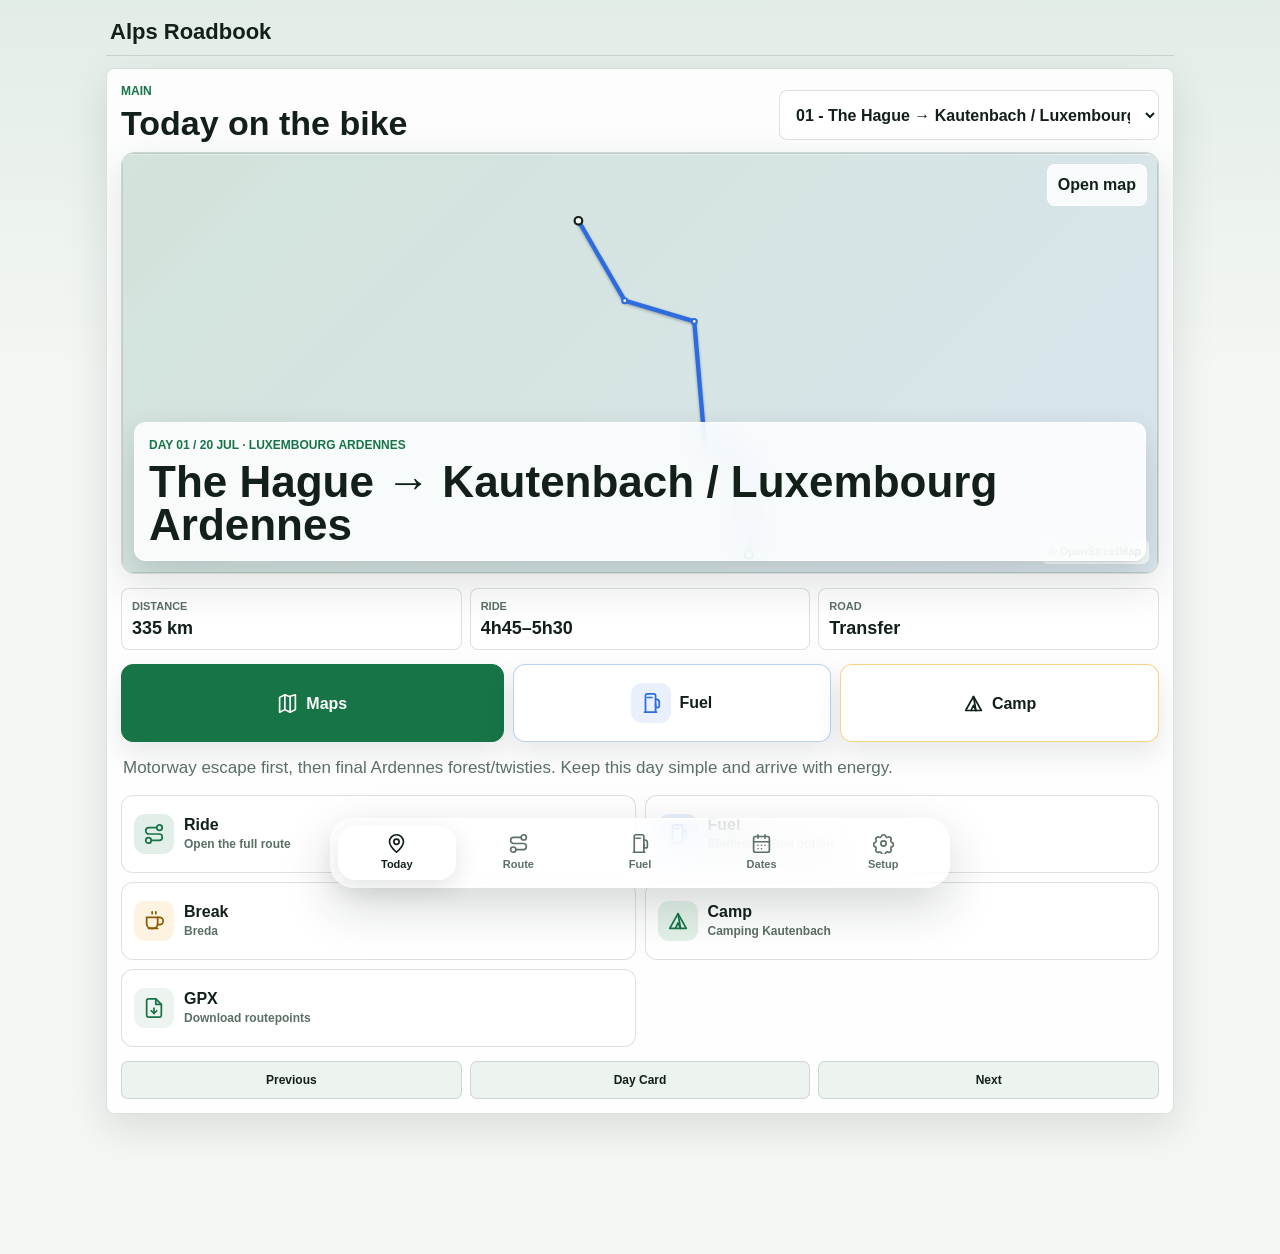
==== commit cc7eaad5: "Polish today ride dashboard" ====
--- a/docs/index.html
+++ b/docs/index.html
@@ -1,6 +1,6 @@
 <!doctype html><html lang="en"><head><meta charset="utf-8"><meta name="viewport" content="width=device-width, initial-scale=1, viewport-fit=cover"><meta name="apple-mobile-web-app-capable" content="yes"><meta name="apple-mobile-web-app-status-bar-style" content="default"><title>Ducati Alps Road Book</title>
 <link rel="manifest" href="manifest.webmanifest">
-<link rel="apple-touch-icon" sizes="180x180" href="icons/icon-180.png?v=14">
+<link rel="apple-touch-icon" sizes="180x180" href="icons/icon-180.png?v=15">
 <meta name="theme-color" content="#f4f7f4">
 <meta name="mobile-web-app-capable" content="yes">
 <meta name="application-name" content="Alps Roadbook">
@@ -9,7 +9,7 @@
 :root{--bg:#06110c;--card:#101713;--card2:#18211c;--text:#fffaf0;--muted:#c7d2c2;--line:#34433a;--accent:#7dd87d;--green:#22c55e;--yellow:#f59e0b;--red:#ef4444;--light:#fffaf0;--dark:#08100b}
 *{box-sizing:border-box} html{scroll-behavior:smooth} body{margin:0;background:var(--bg);color:var(--text);font-family:-apple-system,BlinkMacSystemFont,"Segoe UI",Roboto,Arial,sans-serif;line-height:1.45;font-size:16px;-webkit-text-size-adjust:100%}
 a{color:inherit}.wrap{width:min(1100px,100%);margin:0 auto;padding:16px}.hero{padding:20px 16px 10px}.hero h1{font-size:clamp(28px,7vw,56px);line-height:.98;margin:0 0 8px;letter-spacing:-.04em}.hero p{color:var(--muted);font-size:17px;margin:0 0 12px}.pillrow,.daynav{display:flex;gap:8px;overflow:auto;padding:8px 0 12px;scroll-snap-type:x proximity}.pill,.daypill{white-space:nowrap;border:1px solid var(--line);border-radius:999px;padding:10px 14px;background:#08100b;color:#dbe7d4;text-decoration:none;font-weight:800;scroll-snap-align:start}.pill.primary{background:var(--accent);color:#06110c;border-color:var(--accent)}.panel{background:linear-gradient(180deg,#101713,#08100b);border:1px solid var(--line);border-radius:22px;padding:14px;margin:12px 0;box-shadow:0 12px 35px rgba(0,0,0,.25)}.offline-map{width:100%;height:auto;display:block;border-radius:18px}.mapbox{background:#dbe7d4;border-radius:20px;overflow:hidden;border:1px solid #34433a}.mapcaption{font-size:12px;color:#c7d2c2;margin-top:8px}.grid{display:grid;grid-template-columns:1fr;gap:12px}.stats{display:grid;grid-template-columns:repeat(3,1fr);gap:8px;margin:12px 0}.stat{background:#06110c;border:1px solid var(--line);border-radius:16px;padding:10px}.stat b{display:block;font-size:18px}.stat span{font-size:12px;color:var(--muted);font-weight:700;text-transform:uppercase;letter-spacing:.04em}.card{background:var(--card);border:1px solid var(--line);border-radius:24px;margin:16px 0;overflow:hidden;box-shadow:0 18px 40px rgba(0,0,0,.24)}.card-header{padding:16px;border-bottom:1px solid var(--line);display:flex;gap:12px;align-items:flex-start;justify-content:space-between}.daynum{background:var(--accent);color:#06110c;border-radius:16px;padding:8px 10px;text-align:center;font-weight:900;min-width:58px}.date{font-size:12px;text-transform:uppercase;letter-spacing:.06em}.card h2{font-size:22px;line-height:1.05;margin:0 0 4px;letter-spacing:-.02em}.badge{display:inline-flex;align-items:center;gap:6px;border:1px solid var(--line);background:#06110c;border-radius:999px;padding:6px 9px;font-weight:800;font-size:12px;color:#dff6d8}.card-body{padding:14px}.section-title{font-size:12px;color:#a8e6a1;text-transform:uppercase;letter-spacing:.08em;font-weight:900;margin:16px 0 6px}.note{color:#dff6d8;background:#06110c;border-left:4px solid var(--accent);padding:12px;border-radius:14px;margin:12px 0}.items{display:grid;gap:8px;margin:8px 0}.item{display:grid;grid-template-columns:34px 1fr;gap:8px;background:#06110c;border:1px solid #2a3a31;border-radius:16px;padding:10px}.ico{width:34px;height:34px;border-radius:12px;display:flex;align-items:center;justify-content:center;background:#18211c;font-size:17px}.item strong{display:block;margin-bottom:2px}.item small{color:#c7d2c2}.btns{display:grid;grid-template-columns:1fr 1fr;gap:9px;margin-top:14px}.btn{display:flex;align-items:center;justify-content:center;min-height:48px;border-radius:16px;text-decoration:none;font-weight:900;border:1px solid var(--line);background:#06110c;color:#fffaf0;text-align:center;padding:10px}.btn.blue{background:#7dd87d;color:#06110c;border-color:#7dd87d}.btn.green{background:#22c55e;color:#021406;border-color:#22c55e}.btn.full{grid-column:1/-1}.stoplist{counter-reset:stop;display:grid;gap:7px}.stop{counter-increment:stop;display:flex;gap:9px;align-items:center;background:#06110c;border:1px solid #2a3a31;border-radius:14px;padding:8px 10px}.stop::before{content:counter(stop);width:24px;height:24px;border-radius:999px;background:#25382c;color:#fff;display:flex;align-items:center;justify-content:center;font-size:12px;font-weight:900}.stop .typ{margin-left:auto;font-size:12px;color:#c7d2c2}.sticky{position:sticky;top:0;z-index:10;background:rgba(11,18,32,.93);backdrop-filter:blur(12px);border-bottom:1px solid var(--line);padding:8px 16px}.ridebar{display:flex;gap:8px;overflow:auto}.ridebar a{min-height:44px;display:flex;align-items:center}.warning{background:#2a1905;border:1px solid #92400e;color:#ffedd5;border-radius:18px;padding:12px;margin:12px 0}.safe{background:#052e16;border:1px solid #166534;color:#dcfce7;border-radius:18px;padding:12px;margin:12px 0}.desktop-only{display:none}.kbd{font-family:ui-monospace,SFMono-Regular,Menlo,monospace;background:#06110c;border:1px solid var(--line);border-radius:8px;padding:2px 6px;color:#dbe7d4}.footer{color:#94a3b8;padding:30px 16px 60px}.maplegend{display:flex;flex-wrap:wrap;gap:8px;margin-top:8px}.legend{display:flex;align-items:center;gap:6px;font-size:12px;color:#c7d2c2}.dot{width:10px;height:10px;border-radius:50%;display:inline-block}.wake{border:0;background:#fffaf0;color:#08100b;border-radius:999px;padding:11px 15px;font-weight:900}.status{font-size:13px;color:#c7d2c2;margin-left:8px}@media(min-width:760px){.grid{grid-template-columns:1.1fr .9fr}.card-body{display:grid;grid-template-columns:.9fr 1.1fr;gap:16px}.mapcol{position:sticky;top:80px;align-self:start}.btns{grid-template-columns:repeat(3,1fr)}.desktop-only{display:block}.hero h1{max-width:850px}.stats{grid-template-columns:repeat(6,1fr)}}@media print{body{background:#fff;color:#000}.sticky,.btns,.wake{display:none}.card,.panel{break-inside:avoid;box-shadow:none;border-color:#ddd;background:#fff;color:#000}.item,.stat,.note{background:#fff;color:#000}.mapcaption,.hero p{color:#333}}
-</style><link rel="stylesheet" href="app.css?v=14">
+</style><link rel="stylesheet" href="app.css?v=15">
 </head><body><div class="sticky"><div class="ridebar"><a class="daypill" href="#top">Overview</a><a class="daypill" href="#iphone">Install</a><a class="daypill" href="#days">Days</a><button class="wake" onclick="keepAwake()">Keep screen awake</button><span id="wakestatus" class="status"></span></div></div><main id="top" class="wrap"><section class="hero"><h1>Ducati Alps Road Book</h1><p>Installable iPhone road-book app for the Ducati Scrambler Alps trip. It includes offline schematic maps, GPX routepoints, big bike-friendly controls, and cached files for low-signal areas after the first load.</p><div class="pillrow"><a class="pill primary" href="#days">Start riding days</a><a class="pill" href="#iphone">How to use on iPhone</a><a class="pill" href="#gpx">GPX v3 notes</a></div></section><section class="panel grid"><div><h2 style="margin-top:0">Full itinerary overview</h2><p style="color:#c7d2c2">20 July → 14 August · The Hague → Le Bost/Biollet → Beaufort/Roselend → Bourg-Saint-Maurice → Geneva → Meiringen → Zurich → Vosges/Ardennes → The Hague.</p><div class="stats"><div class="stat"><span>Riding days</span><b>20</b></div><div class="stat"><span>Max target</span><b>≤ 6h</b></div><div class="stat"><span>Style</span><b>Camp</b></div><div class="stat"><span>Bike</span><b>Scrambler</b></div><div class="stat"><span>Fuel plan</span><b>180–200 km</b></div><div class="stat"><span>Off-road</span><b>Easy</b></div></div></div><div class="mapbox"><svg class="offline-map" viewBox="0 0 360 260" role="img" aria-label="Offline schematic map for Full itinerary"><rect x="0" y="0" width="360" height="100%" rx="18" fill="#fffaf0"/><path d="M18 35 C 88 17, 146 53, 220 35 S 305 21, 342 40" fill="none" stroke="#dbe7d4" stroke-width="1"/><path d="M18 69 C 88 51, 146 87, 220 69 S 305 55, 342 74" fill="none" stroke="#dbe7d4" stroke-width="1"/><path d="M18 103 C 88 85, 146 121, 220 103 S 305 89, 342 108" fill="none" stroke="#dbe7d4" stroke-width="1"/><path d="M18 137 C 88 119, 146 155, 220 137 S 305 123, 342 142" fill="none" stroke="#dbe7d4" stroke-width="1"/><path d="M18 171 C 88 153, 146 189, 220 171 S 305 157, 342 176" fill="none" stroke="#dbe7d4" stroke-width="1"/><path d="M18 205 C 88 187, 146 223, 220 205 S 305 191, 342 210" fill="none" stroke="#dbe7d4" stroke-width="1"/><path d="M18 239 C 88 221, 146 257, 220 239 S 305 225, 342 244" fill="none" stroke="#dbe7d4" stroke-width="1"/><path d="M155.8,30.0 L187.4,89.1 L151.4,166.2 L151.4,166.2 L126.3,199.3 L126.3,199.3 L197.5,207.2 L197.5,207.2 L197.5,207.2 L197.5,207.2 L201.1,210.0 L201.1,210.0 L201.1,210.0 L189.7,193.6 L189.7,193.6 L227.2,179.0 L227.9,179.6 L233.7,160.9 L205.9,143.6 L184.6,74.0 L155.8,30.0" fill="none" stroke="#08100b" stroke-width="4.5" stroke-linecap="round" stroke-linejoin="round" opacity="0.92"/><path d="M155.8,30.0 L187.4,89.1 L151.4,166.2 L151.4,166.2 L126.3,199.3 L126.3,199.3 L197.5,207.2 L197.5,207.2 L197.5,207.2 L197.5,207.2 L201.1,210.0 L201.1,210.0 L201.1,210.0 L189.7,193.6 L189.7,193.6 L227.2,179.0 L227.9,179.6 L233.7,160.9 L205.9,143.6 L184.6,74.0 L155.8,30.0" fill="none" stroke="#ffffff" stroke-width="1.6" stroke-linecap="round" stroke-linejoin="round" opacity="0.75"/><circle cx="155.8" cy="30.0" r="8" fill="#101713" stroke="#fff" stroke-width="2"/><text x="165.8" y="22.0" font-size="10" font-weight="700" fill="#08100b">The Hague</text><circle cx="187.4" cy="89.1" r="8" fill="#166534" stroke="#fff" stroke-width="2"/><text x="197.4" y="81.1" font-size="10" font-weight="700" fill="#08100b">Camping Kautenbach</text><circle cx="151.4" cy="166.2" r="8" fill="#166534" stroke="#fff" stroke-width="2"/><text x="161.4" y="158.2" font-size="10" font-weight="700" fill="#08100b">Lac des Settons</text><circle cx="151.4" cy="166.2" r="8" fill="#166534" stroke="#fff" stroke-width="2"/><text x="161.4" y="158.2" font-size="10" font-weight="700" fill="#08100b">Lac des Settons</text><circle cx="126.3" cy="199.3" r="6" fill="#34433a" stroke="#fff" stroke-width="2"/><circle cx="126.3" cy="199.3" r="6" fill="#34433a" stroke="#fff" stroke-width="2"/><circle cx="197.5" cy="207.2" r="8" fill="#166534" stroke="#fff" stroke-width="2"/><text x="207.5" y="199.2" font-size="10" font-weight="700" fill="#08100b">Beaufort</text><circle cx="197.5" cy="207.2" r="8" fill="#166534" stroke="#fff" stroke-width="2"/><text x="207.5" y="199.2" font-size="10" font-weight="700" fill="#08100b">Beaufort</text><circle cx="197.5" cy="207.2" r="8" fill="#166534" stroke="#fff" stroke-width="2"/><text x="207.5" y="199.2" font-size="10" font-weight="700" fill="#08100b">Beaufort</text><circle cx="197.5" cy="207.2" r="8" fill="#166534" stroke="#fff" stroke-width="2"/><text x="207.5" y="199.2" font-size="10" font-weight="700" fill="#08100b">Beaufort</text><circle cx="201.1" cy="210.0" r="8" fill="#166534" stroke="#fff" stroke-width="2"/><text x="211.1" y="202.0" font-size="10" font-weight="700" fill="#08100b">Bourg-Saint-Maurice</text><circle cx="201.1" cy="210.0" r="8" fill="#166534" stroke="#fff" stroke-width="2"/><circle cx="201.1" cy="210.0" r="8" fill="#166534" stroke="#fff" stroke-width="2"/><circle cx="189.7" cy="193.6" r="6" fill="#34433a" stroke="#fff" stroke-width="2"/><circle cx="189.7" cy="193.6" r="6" fill="#b45309" stroke="#fff" stroke-width="2"/><circle cx="227.2" cy="179.0" r="8" fill="#166534" stroke="#fff" stroke-width="2"/><circle cx="227.9" cy="179.6" r="8" fill="#166534" stroke="#fff" stroke-width="2"/><circle cx="233.7" cy="160.9" r="6" fill="#34433a" stroke="#fff" stroke-width="2"/><circle cx="205.9" cy="143.6" r="8" fill="#166534" stroke="#fff" stroke-width="2"/><circle cx="184.6" cy="74.0" r="8" fill="#166534" stroke="#fff" stroke-width="2"/><circle cx="155.8" cy="30.0" r="6" fill="#34433a" stroke="#fff" stroke-width="2"/><text x="165.8" y="22.0" font-size="10" font-weight="700" fill="#08100b">The Hague</text><g transform="translate(300 16)"><circle cx="24" cy="24" r="18" fill="#fff" stroke="#c7d2c2"/><text x="24" y="21" text-anchor="middle" font-size="10" font-weight="800" fill="#08100b">N</text><path d="M24 25 L19 36 L24 32 L29 36 Z" fill="#08100b" opacity=".8"/></g></svg></div></section><section id="iphone" class="panel"><h2 style="margin-top:0">Install on iPhone / bike-mounted use</h2><div class="safe"><strong>PWA mode:</strong> open this GitHub Pages link in Safari, then use Share → Add to Home Screen. The app will launch full-screen with its own icon and cache the road book files.</div><div class="warning"><strong>Bike use:</strong> use the road book as a planning/checkpoint tool when stopped. For moving navigation, open the route in Google Maps or import GPX into OsmAnd, Kurviger, Calimoto, Garmin or TomTom with voice guidance.</div><div class="items"><div class="item"><div class="ico">1</div><div><strong>Add to Home Screen</strong><small>Open the GitHub Pages URL in Safari → Share → Add to Home Screen → launch it like an app.</small></div></div><div class="item"><div class="ico">2</div><div><strong>Pre-download maps</strong><small>Use Google Maps offline areas or OsmAnd/Organic Maps offline maps for France, Switzerland, Belgium, Luxembourg and the Netherlands.</small></div></div><div class="item"><div class="ico">3</div><div><strong>Use GPX in a navigation app</strong><small>For the bike, import GPX v3 into OsmAnd, Kurviger, Calimoto, Garmin or TomTom and let that app calculate the roads.</small></div></div></div></section><section id="days"><h2 style="padding:0 4px">Daily road book</h2><nav class="daynav"><a class="daypill" href="#day01">01 · 20 Jul</a><a class="daypill" href="#day02">02 · 21 Jul</a><a class="daypill" href="#day03">03 · 22 Jul</a><a class="daypill" href="#day04">04 · 23 Jul</a><a class="daypill" href="#day05">05 · 24–30 Jul</a><a class="daypill" href="#day06">06 · 31 Jul</a><a class="daypill" href="#day07">07 · 1 Aug</a><a class="daypill" href="#day08">08 · 2 Aug</a><a class="daypill" href="#day09">09 · 3 Aug</a><a class="daypill" href="#day10">10 · 4 Aug</a><a class="daypill" href="#day11">11 · 5 Aug</a><a class="daypill" href="#day12">12 · 6 Aug</a><a class="daypill" href="#day13">13 · 7 Aug</a><a class="daypill" href="#day14">14 · 8 Aug</a><a class="daypill" href="#day15">15 · 9 Aug</a><a class="daypill" href="#day16">16 · 10 Aug</a><a class="daypill" href="#day17">17 · 11 Aug</a><a class="daypill" href="#day18">18 · 12 Aug</a><a class="daypill" href="#day19">19 · 13 Aug</a><a class="daypill" href="#day20">20 · 14 Aug</a></nav><article class="card" id="day01"><div class="card-header"><div class="daynum"><div class="date">Day</div>01</div><div style="flex:1"><h2>The Hague → Kautenbach / Luxembourg Ardennes</h2><div style="color:#c7d2c2;font-weight:800">20 Jul · Luxembourg Ardennes</div><div style="margin-top:8px"><span class="badge">Transfer</span> <span class="badge">Easy</span></div></div></div><div class="card-body"><div class="mapcol"><div class="mapbox"><svg class="offline-map" viewBox="0 0 360 210" role="img" aria-label="Offline schematic map for Day 1 The Hague → Kautenbach / Luxembourg Ardennes"><rect x="0" y="0" width="360" height="100%" rx="18" fill="#fffaf0"/><path d="M18 35 C 88 17, 146 53, 220 35 S 305 21, 342 40" fill="none" stroke="#dbe7d4" stroke-width="1"/><path d="M18 69 C 88 51, 146 87, 220 69 S 305 55, 342 74" fill="none" stroke="#dbe7d4" stroke-width="1"/><path d="M18 103 C 88 85, 146 121, 220 103 S 305 89, 342 108" fill="none" stroke="#dbe7d4" stroke-width="1"/><path d="M18 137 C 88 119, 146 155, 220 137 S 305 123, 342 142" fill="none" stroke="#dbe7d4" stroke-width="1"/><path d="M18 171 C 88 153, 146 189, 220 171 S 305 157, 342 176" fill="none" stroke="#dbe7d4" stroke-width="1"/><path d="M146.6,30.0 L164.7,60.6 L191.7,68.6 L196.0,118.2 L211.2,121.0 L213.4,153.7 L213.0,160.0" fill="none" stroke="#08100b" stroke-width="4.5" stroke-linecap="round" stroke-linejoin="round" opacity="0.92"/><path d="M146.6,30.0 L164.7,60.6 L191.7,68.6 L196.0,118.2 L211.2,121.0 L213.4,153.7 L213.0,160.0" fill="none" stroke="#ffffff" stroke-width="1.6" stroke-linecap="round" stroke-linejoin="round" opacity="0.75"/><circle cx="146.6" cy="30.0" r="8" fill="#101713" stroke="#fff" stroke-width="2"/><text x="156.6" y="22.0" font-size="10" font-weight="700" fill="#08100b">The Hague</text><circle cx="164.7" cy="60.6" r="6" fill="#3d7c5a" stroke="#fff" stroke-width="2"/><circle cx="191.7" cy="68.6" r="6" fill="#b45309" stroke="#fff" stroke-width="2"/><text x="201.7" y="60.6" font-size="10" font-weight="700" fill="#08100b">Eindhoven fuel option</text><circle cx="196.0" cy="118.2" r="6" fill="#b45309" stroke="#fff" stroke-width="2"/><text x="206.0" y="110.2" font-size="10" font-weight="700" fill="#08100b">Liège / fuel</text><circle cx="211.2" cy="121.0" r="6" fill="#3d7c5a" stroke="#fff" stroke-width="2"/><circle cx="213.4" cy="153.7" r="6" fill="#7c3aed" stroke="#fff" stroke-width="2"/><text x="223.4" y="145.7" font-size="10" font-weight="700" fill="#08100b">Clervaux</text><circle cx="213.0" cy="160.0" r="8" fill="#166534" stroke="#fff" stroke-width="2"/><text x="223.0" y="152.0" font-size="10" font-weight="700" fill="#08100b">Camping Kautenbach</text><g transform="translate(300 16)"><circle cx="24" cy="24" r="18" fill="#fff" stroke="#c7d2c2"/><text x="24" y="21" text-anchor="middle" font-size="10" font-weight="800" fill="#08100b">N</text><path d="M24 25 L19 36 L24 32 L29 36 Z" fill="#08100b" opacity=".8"/></g></svg></div><div class="mapcaption">Offline schematic map: good for orientation. Use Maps/OsmAnd/Kurviger for turn-by-turn navigation.</div><div class="maplegend"><span class="legend"><i class="dot" style="background:#101713"></i>start/end</span><span class="legend"><i class="dot" style="background:#b45309"></i>fuel</span><span class="legend"><i class="dot" style="background:#3d7c5a"></i>break</span><span class="legend"><i class="dot" style="background:#166534"></i>camp</span></div></div><div><div class="stats"><div class="stat"><span>Distance</span><b>335 km</b></div><div class="stat"><span>Riding time</span><b>4h45–5h30</b></div><div class="stat"><span>Road</span><b>Transfer</b></div></div><div class="section-title">Ride plan</div><p>Motorway escape first, then final Ardennes forest/twisties. Keep this day simple and arrive with energy.</p><div class="section-title">Stops</div><div class="stoplist"><div class="stop"><span>The Hague</span><span class="typ">S start</span></div><div class="stop"><span>Breda</span><span class="typ">☕ break</span></div><div class="stop"><span>Eindhoven fuel option</span><span class="typ">⛽ fuel</span></div><div class="stop"><span>Liège / fuel</span><span class="typ">⛽ fuel</span></div><div class="stop"><span>Lac de la Gileppe / nature stop</span><span class="typ">☕ break</span></div><div class="stop"><span>Clervaux</span><span class="typ">★ view</span></div><div class="stop"><span>Camping Kautenbach</span><span class="typ">C camp</span></div></div><div class="section-title">Eat / nature stop</div><div class="note">Meuse/Maas river picnic near Dinant or Namur. Easy camping-stove lunch if you prefer nature over restaurants.</div><div class="section-title">Fuel</div><div class="note">Start full. Top-up around Maastricht/Liège, then Luxembourg before camp. Do not arrive at camp with reserve only.</div><div class="section-title">Night</div><div class="note">Camping Kautenbach — biker-friendly Ardennes/Luxembourg nature stop.</div><div class="section-title">Road book note</div><p>Do not chase small roads too early. The goal is to leave NL comfortably and sleep in nature.</p><div class="btns"><a class="btn blue" href="https://www.google.com/maps/dir/?api=1&amp;origin=52.070500%2C4.300700&amp;destination=49.952000%2C6.020000&amp;travelmode=driving&amp;waypoints=51.571900%2C4.768300%7C51.441600%2C5.469700%7C50.632600%2C5.579700%7C50.587000%2C5.975000%7C50.054000%2C6.031000" target="_blank" rel="noopener">Google Maps</a><a class="btn green" href="https://www.campingkautenbach.lu/en" target="_blank" rel="noopener">Camping info</a><a class="btn" href="gpx/day_01_20_Jul_The_Hague_Kautenbach_Luxembourg_Ardennes.gpx" download>GPX file</a><a class="btn full" href="#day02">Next day ↓</a></div></div></div></article><article class="card" id="day02"><div class="card-header"><div class="daynum"><div class="date">Day</div>02</div><div style="flex:1"><h2>Kautenbach → Lac des Settons / Morvan</h2><div style="color:#c7d2c2;font-weight:800">21 Jul · Morvan</div><div style="margin-top:8px"><span class="badge">Transfer</span> <span class="badge">Moderate</span></div></div></div><div class="card-body"><div class="mapcol"><div class="mapbox"><svg class="offline-map" viewBox="0 0 360 210" role="img" aria-label="Offline schematic map for Day 2 Kautenbach → Lac des Settons / Morvan"><rect x="0" y="0" width="360" height="100%" rx="18" fill="#fffaf0"/><path d="M18 35 C 88 17, 146 53, 220 35 S 305 21, 342 40" fill="none" stroke="#dbe7d4" stroke-width="1"/><path d="M18 69 C 88 51, 146 87, 220 69 S 305 55, 342 74" fill="none" stroke="#dbe7d4" stroke-width="1"/><path d="M18 103 C 88 85, 146 121, 220 103 S 305 89, 342 108" fill="none" stroke="#dbe7d4" stroke-width="1"/><path d="M18 137 C 88 119, 146 155, 220 137 S 305 123, 342 142" fill="none" stroke="#dbe7d4" stroke-width="1"/><path d="M18 171 C 88 153, 146 189, 220 171 S 305 157, 342 176" fill="none" stroke="#dbe7d4" stroke-width="1"/><path d="M208.7,30.0 L212.2,46.0 L188.9,67.3 L170.2,93.8 L148.2,107.8 L153.0,155.6 L147.8,160.0" fill="none" stroke="#08100b" stroke-width="4.5" stroke-linecap="round" stroke-linejoin="round" opacity="0.92"/><path d="M208.7,30.0 L212.2,46.0 L188.9,67.3 L170.2,93.8 L148.2,107.8 L153.0,155.6 L147.8,160.0" fill="none" stroke="#ffffff" stroke-width="1.6" stroke-linecap="round" stroke-linejoin="round" opacity="0.75"/><circle cx="208.7" cy="30.0" r="8" fill="#101713" stroke="#fff" stroke-width="2"/><text x="218.7" y="22.0" font-size="10" font-weight="700" fill="#08100b">Camping Kautenbach</text><circle cx="212.2" cy="46.0" r="6" fill="#b45309" stroke="#fff" stroke-width="2"/><text x="222.2" y="38.0" font-size="10" font-weight="700" fill="#08100b">Luxembourg / fuel</text><circle cx="188.9" cy="67.3" r="6" fill="#3d7c5a" stroke="#fff" stroke-width="2"/><circle cx="170.2" cy="93.8" r="6" fill="#3d7c5a" stroke="#fff" stroke-width="2"/><circle cx="148.2" cy="107.8" r="6" fill="#7c3aed" stroke="#fff" stroke-width="2"/><text x="158.2" y="99.8" font-size="10" font-weight="700" fill="#08100b">Troyes bypass</text><circle cx="153.0" cy="155.6" r="6" fill="#b45309" stroke="#fff" stroke-width="2"/><text x="163.0" y="147.6" font-size="10" font-weight="700" fill="#08100b">Saulieu / fuel</text><circle cx="147.8" cy="160.0" r="8" fill="#166534" stroke="#fff" stroke-width="2"/><text x="157.8" y="152.0" font-size="10" font-weight="700" fill="#08100b">Lac des Settons</text><g transform="translate(300 16)"><circle cx="24" cy="24" r="18" fill="#fff" stroke="#c7d2c2"/><text x="24" y="21" text-anchor="middle" font-size="10" font-weight="800" fill="#08100b">N</text><path d="M24 25 L19 36 L24 32 L29 36 Z" fill="#08100b" opacity=".8"/></g></svg></div><div class="mapcaption">Offline schematic map: good for orientation. Use Maps/OsmAnd/Kurviger for turn-by-turn navigation.</div><div class="maplegend"><span class="legend"><i class="dot" style="background:#101713"></i>start/end</span><span class="legend"><i class="dot" style="background:#b45309"></i>fuel</span><span class="legend"><i class="dot" style="background:#3d7c5a"></i>break</span><span class="legend"><i class="dot" style="background:#166534"></i>camp</span></div></div><div><div class="stats"><div class="stat"><span>Distance</span><b>380 km</b></div><div class="stat"><span>Riding time</span><b>5h15–5h50</b></div><div class="stat"><span>Road</span><b>Transfer</b></div></div><div class="section-title">Ride plan</div><p>Fast roads first, then quiet Burgundy/Morvan roads. This is the longest planned riding day but stays under your 6h limit.</p><div class="section-title">Stops</div><div class="stoplist"><div class="stop"><span>Camping Kautenbach</span><span class="typ">S start</span></div><div class="stop"><span>Luxembourg / fuel</span><span class="typ">⛽ fuel</span></div><div class="stop"><span>Verdun coffee stop</span><span class="typ">☕ break</span></div><div class="stop"><span>Lac du Der / picnic</span><span class="typ">☕ break</span></div><div class="stop"><span>Troyes bypass</span><span class="typ">★ view</span></div><div class="stop"><span>Saulieu / fuel</span><span class="typ">⛽ fuel</span></div><div class="stop"><span>Lac des Settons</span><span class="typ">C camp</span></div></div><div class="section-title">Eat / nature stop</div><div class="note">Langres / Lac de la Liez for picnic, then one second pause before entering the Morvan.</div><div class="section-title">Fuel</div><div class="note">Fill in Luxembourg. Top-up around Langres/Chaumont, then final fuel at Saulieu or Montsauche.</div><div class="section-title">Night</div><div class="note">Camping Plage des Settons or Camping-Chalets Settons — lake/nature base.</div><div class="section-title">Road book note</div><p>Start early, take two real breaks, and avoid arriving tired or in the dark.</p><div class="btns"><a class="btn blue" href="https://www.google.com/maps/dir/?api=1&amp;origin=49.952000%2C6.020000&amp;destination=47.187000%2C4.061000&amp;travelmode=driving&amp;waypoints=49.611600%2C6.131900%7C49.159000%2C5.383000%7C48.594000%2C4.782000%7C48.297000%2C4.074000%7C47.280000%2C4.228000" target="_blank" rel="noopener">Google Maps</a><a class="btn green" href="https://camping-chalets-settons.com/en/campsite-lac-des-settons-morvan/" target="_blank" rel="noopener">Camping info</a><a class="btn" href="gpx/day_02_21_Jul_Kautenbach_Lac_des_Settons_Morvan.gpx" download>GPX file</a><a class="btn full" href="#day03">Next day ↓</a></div></div></div></article><article class="card" id="day03"><div class="card-header"><div class="daynum"><div class="date">Day</div>03</div><div style="flex:1"><h2>Lac des Settons → Morvan loop</h2><div style="color:#c7d2c2;font-weight:800">22 Jul · Morvan</div><div style="margin-top:8px"><span class="badge">Base loop</span> <span class="badge">Easy</span></div></div></div><div class="card-body"><div class="mapcol"><div class="mapbox"><svg class="offline-map" viewBox="0 0 360 210" role="img" aria-label="Offline schematic map for Day 3 Lac des Settons → Morvan loop"><rect x="0" y="0" width="360" height="100%" rx="18" fill="#fffaf0"/><path d="M18 35 C 88 17, 146 53, 220 35 S 305 21, 342 40" fill="none" stroke="#dbe7d4" stroke-width="1"/><path d="M18 69 C 88 51, 146 87, 220 69 S 305 55, 342 74" fill="none" stroke="#dbe7d4" stroke-width="1"/><path d="M18 103 C 88 85, 146 121, 220 103 S 305 89, 342 108" fill="none" stroke="#dbe7d4" stroke-width="1"/><path d="M18 137 C 88 119, 146 155, 220 137 S 305 123, 342 142" fill="none" stroke="#dbe7d4" stroke-width="1"/><path d="M18 171 C 88 153, 146 189, 220 171 S 305 157, 342 176" fill="none" stroke="#dbe7d4" stroke-width="1"/><path d="M237.5,69.8 L218.1,47.3 L146.0,110.4 L172.1,160.0 L122.5,30.0 L237.5,69.8" fill="none" stroke="#08100b" stroke-width="4.5" stroke-linecap="round" stroke-linejoin="round" opacity="0.92"/><path d="M237.5,69.8 L218.1,47.3 L146.0,110.4 L172.1,160.0 L122.5,30.0 L237.5,69.8" fill="none" stroke="#ffffff" stroke-width="1.6" stroke-linecap="round" stroke-linejoin="round" opacity="0.75"/><circle cx="237.5" cy="69.8" r="8" fill="#101713" stroke="#fff" stroke-width="2"/><text x="247.5" y="61.8" font-size="10" font-weight="700" fill="#08100b">Lac des Settons</text><circle cx="218.1" cy="47.3" r="6" fill="#b45309" stroke="#fff" stroke-width="2"/><text x="228.1" y="39.3" font-size="10" font-weight="700" fill="#08100b">Montsauche-les-Settons</text><circle cx="146.0" cy="110.4" r="6" fill="#3d7c5a" stroke="#fff" stroke-width="2"/><circle cx="172.1" cy="160.0" r="6" fill="#7c3aed" stroke="#fff" stroke-width="2"/><text x="182.1" y="152.0" font-size="10" font-weight="700" fill="#08100b">Château-Chinon</text><circle cx="122.5" cy="30.0" r="6" fill="#3d7c5a" stroke="#fff" stroke-width="2"/><circle cx="237.5" cy="69.8" r="8" fill="#166534" stroke="#fff" stroke-width="2"/><text x="247.5" y="61.8" font-size="10" font-weight="700" fill="#08100b">Lac des Settons</text><g transform="translate(300 16)"><circle cx="24" cy="24" r="18" fill="#fff" stroke="#c7d2c2"/><text x="24" y="21" text-anchor="middle" font-size="10" font-weight="800" fill="#08100b">N</text><path d="M24 25 L19 36 L24 32 L29 36 Z" fill="#08100b" opacity=".8"/></g></svg></div><div class="mapcaption">Offline schematic map: good for orientation. Use Maps/OsmAnd/Kurviger for turn-by-turn navigation.</div><div class="maplegend"><span class="legend"><i class="dot" style="background:#101713"></i>start/end</span><span class="legend"><i class="dot" style="background:#b45309"></i>fuel</span><span class="legend"><i class="dot" style="background:#3d7c5a"></i>break</span><span class="legend"><i class="dot" style="background:#166534"></i>camp</span></div></div><div><div class="stats"><div class="stat"><span>Distance</span><b>120 km</b></div><div class="stat"><span>Riding time</span><b>2h30–4h00</b></div><div class="stat"><span>Road</span><b>Base loop</b></div></div><div class="section-title">Ride plan</div><p>Small forest roads, lake roads, and only easy open gravel if clearly legal. A low-pressure test day.</p><div class="section-title">Stops</div><div class="stoplist"><div class="stop"><span>Lac des Settons</span><span class="typ">S start</span></div><div class="stop"><span>Montsauche-les-Settons / fuel</span><span class="typ">⛽ fuel</span></div><div class="stop"><span>Lac de Pannecière</span><span class="typ">☕ break</span></div><div class="stop"><span>Château-Chinon</span><span class="typ">★ view</span></div><div class="stop"><span>Lac de Chaumeçon</span><span class="typ">☕ break</span></div><div class="stop"><span>Lac des Settons</span><span class="typ">C camp</span></div></div><div class="section-title">Eat / nature stop</div><div class="note">Lac de Pannecière or quiet lakeside cooking stop.</div><div class="section-title">Fuel</div><div class="note">Short loop. Top-up at Montsauche-les-Settons or Saulieu if needed.</div><div class="section-title">Night</div><div class="note">Same campsite at Lac des Settons.</div><div class="section-title">Road book note</div><p>Perfect day to test loaded bike setup, tyre pressure, and cooking routine before the Alps.</p><div class="btns"><a class="btn blue" href="https://www.google.com/maps/dir/?api=1&amp;origin=47.187000%2C4.061000&amp;destination=47.187000%2C4.061000&amp;travelmode=driving&amp;waypoints=47.217000%2C4.023000%7C47.133000%2C3.882000%7C47.067000%2C3.933000%7C47.240000%2C3.836000" target="_blank" rel="noopener">Google Maps</a><a class="btn green" href="https://www.burgundy-tourism.com/sit/camping-plage-des-settons" target="_blank" rel="noopener">Camping info</a><a class="btn" href="gpx/day_03_22_Jul_Lac_des_Settons_Morvan_loop.gpx" download>GPX file</a><a class="btn full" href="#day04">Next day ↓</a></div></div></div></article><article class="card" id="day04"><div class="card-header"><div class="daynum"><div class="date">Day</div>04</div><div style="flex:1"><h2>Lac des Settons → Le Bost, 63640 Biollet</h2><div style="color:#c7d2c2;font-weight:800">23 Jul · Le Bost</div><div style="margin-top:8px"><span class="badge">Transfer</span> <span class="badge">Easy</span></div></div></div><div class="card-body"><div class="mapcol"><div class="mapbox"><svg class="offline-map" viewBox="0 0 360 210" role="img" aria-label="Offline schematic map for Day 4 Lac des Settons → Le Bost, 63640 Biollet"><rect x="0" y="0" width="360" height="100%" rx="18" fill="#fffaf0"/><path d="M18 35 C 88 17, 146 53, 220 35 S 305 21, 342 40" fill="none" stroke="#dbe7d4" stroke-width="1"/><path d="M18 69 C 88 51, 146 87, 220 69 S 305 55, 342 74" fill="none" stroke="#dbe7d4" stroke-width="1"/><path d="M18 103 C 88 85, 146 121, 220 103 S 305 89, 342 108" fill="none" stroke="#dbe7d4" stroke-width="1"/><path d="M18 137 C 88 119, 146 155, 220 137 S 305 123, 342 142" fill="none" stroke="#dbe7d4" stroke-width="1"/><path d="M18 171 C 88 153, 146 189, 220 171 S 305 157, 342 176" fill="none" stroke="#dbe7d4" stroke-width="1"/><path d="M234.8,30.0 L167.0,51.6 L180.2,97.7 L125.2,122.7 L131.9,160.0" fill="none" stroke="#08100b" stroke-width="4.5" stroke-linecap="round" stroke-linejoin="round" opacity="0.92"/><path d="M234.8,30.0 L167.0,51.6 L180.2,97.7 L125.2,122.7 L131.9,160.0" fill="none" stroke="#ffffff" stroke-width="1.6" stroke-linecap="round" stroke-linejoin="round" opacity="0.75"/><circle cx="234.8" cy="30.0" r="8" fill="#101713" stroke="#fff" stroke-width="2"/><text x="244.8" y="22.0" font-size="10" font-weight="700" fill="#08100b">Lac des Settons</text><circle cx="167.0" cy="51.6" r="6" fill="#3d7c5a" stroke="#fff" stroke-width="2"/><circle cx="180.2" cy="97.7" r="6" fill="#3d7c5a" stroke="#fff" stroke-width="2"/><circle cx="125.2" cy="122.7" r="6" fill="#b45309" stroke="#fff" stroke-width="2"/><text x="135.2" y="114.7" font-size="10" font-weight="700" fill="#08100b">Montluçon / fuel</text><circle cx="131.9" cy="160.0" r="6" fill="#34433a" stroke="#fff" stroke-width="2"/><text x="141.9" y="152.0" font-size="10" font-weight="700" fill="#08100b">Le Bost / Biollet</text><g transform="translate(300 16)"><circle cx="24" cy="24" r="18" fill="#fff" stroke="#c7d2c2"/><text x="24" y="21" text-anchor="middle" font-size="10" font-weight="800" fill="#08100b">N</text><path d="M24 25 L19 36 L24 32 L29 36 Z" fill="#08100b" opacity=".8"/></g></svg></div><div class="mapcaption">Offline schematic map: good for orientation. Use Maps/OsmAnd/Kurviger for turn-by-turn navigation.</div><div class="maplegend"><span class="legend"><i class="dot" style="background:#101713"></i>start/end</span><span class="legend"><i class="dot" style="background:#b45309"></i>fuel</span><span class="legend"><i class="dot" style="background:#3d7c5a"></i>break</span><span class="legend"><i class="dot" style="background:#166534"></i>camp</span></div></div><div><div class="stats"><div class="stat"><span>Distance</span><b>270 km</b></div><div class="stat"><span>Riding time</span><b>4h30–5h30</b></div><div class="stat"><span>Road</span><b>Transfer</b></div></div><div class="section-title">Ride plan</div><p>Morvan to Allier/Combrailles. Scenic D-roads where possible, but keep the objective clear: arrive relaxed.</p><div class="section-title">Stops</div><div class="stoplist"><div class="stop"><span>Lac des Settons</span><span class="typ">S start</span></div><div class="stop"><span>Nevers / coffee</span><span class="typ">☕ break</span></div><div class="stop"><span>Moulins / Allier break</span><span class="typ">☕ break</span></div><div class="stop"><span>Montluçon / fuel</span><span class="typ">⛽ fuel</span></div><div class="stop"><span>Le Bost / Biollet</span><span class="typ">• night</span></div></div><div class="section-title">Eat / nature stop</div><div class="note">Loire or Allier river picnic; easy coffee in the Moulins/Montluçon area.</div><div class="section-title">Fuel</div><div class="note">Fuel around Nevers/Moulins, then Montluçon before the smaller roads.</div><div class="section-title">Night</div><div class="note">Accommodation already booked in Le Bost.</div><div class="section-title">Road book note</div><p>Arrive with no stress before your 24/07 commitment.</p><div class="btns"><a class="btn blue" href="https://www.google.com/maps/dir/?api=1&amp;origin=47.187000%2C4.061000&amp;destination=45.999000%2C2.693000&amp;travelmode=driving&amp;waypoints=46.990000%2C3.159000%7C46.568000%2C3.334000%7C46.340000%2C2.603000" target="_blank" rel="noopener">Google Maps</a><a class="btn" href="#top">No campsite link</a><a class="btn" href="gpx/day_04_23_Jul_Lac_des_Settons_Le_Bost_63640_Biollet.gpx" download>GPX file</a><a class="btn full" href="#day05">Next day ↓</a></div></div></div></article><article class="card" id="day05"><div class="card-header"><div class="daynum"><div class="date">Day</div>05</div><div style="flex:1"><h2>Le Bost → Optional Auvergne loops</h2><div style="color:#c7d2c2;font-weight:800">24–30 Jul · Le Bost</div><div style="margin-top:8px"><span class="badge">Rest / local</span> <span class="badge">Easy</span></div></div></div><div class="card-body"><div class="mapcol"><div class="mapbox"><svg class="offline-map" viewBox="0 0 360 210" role="img" aria-label="Offline schematic map for Day 5 Le Bost → Optional Auvergne loops"><rect x="0" y="0" width="360" height="100%" rx="18" fill="#fffaf0"/><path d="M18 35 C 88 17, 146 53, 220 35 S 305 21, 342 40" fill="none" stroke="#dbe7d4" stroke-width="1"/><path d="M18 69 C 88 51, 146 87, 220 69 S 305 55, 342 74" fill="none" stroke="#dbe7d4" stroke-width="1"/><path d="M18 103 C 88 85, 146 121, 220 103 S 305 89, 342 108" fill="none" stroke="#dbe7d4" stroke-width="1"/><path d="M18 137 C 88 119, 146 155, 220 137 S 305 123, 342 142" fill="none" stroke="#dbe7d4" stroke-width="1"/><path d="M18 171 C 88 153, 146 189, 220 171 S 305 157, 342 176" fill="none" stroke="#dbe7d4" stroke-width="1"/><path d="M110.6,30.0 L157.0,85.7 L187.2,144.2 L243.2,160.0 L249.4,34.8 L110.6,30.0" fill="none" stroke="#08100b" stroke-width="4.5" stroke-linecap="round" stroke-linejoin="round" opacity="0.92"/><path d="M110.6,30.0 L157.0,85.7 L187.2,144.2 L243.2,160.0 L249.4,34.8 L110.6,30.0" fill="none" stroke="#ffffff" stroke-width="1.6" stroke-linecap="round" stroke-linejoin="round" opacity="0.75"/><circle cx="110.6" cy="30.0" r="8" fill="#101713" stroke="#fff" stroke-width="2"/><text x="120.6" y="22.0" font-size="10" font-weight="700" fill="#08100b">Le Bost / Biollet</text><circle cx="157.0" cy="85.7" r="6" fill="#3d7c5a" stroke="#fff" stroke-width="2"/><circle cx="187.2" cy="144.2" r="6" fill="#b45309" stroke="#fff" stroke-width="2"/><text x="197.2" y="136.2" font-size="10" font-weight="700" fill="#08100b">Pontgibaud fuel option</text><circle cx="243.2" cy="160.0" r="6" fill="#7c3aed" stroke="#fff" stroke-width="2"/><text x="253.2" y="152.0" font-size="10" font-weight="700" fill="#08100b">Col des Goules</text><circle cx="249.4" cy="34.8" r="6" fill="#3d7c5a" stroke="#fff" stroke-width="2"/><circle cx="110.6" cy="30.0" r="6" fill="#34433a" stroke="#fff" stroke-width="2"/><text x="120.6" y="22.0" font-size="10" font-weight="700" fill="#08100b">Le Bost / Biollet</text><g transform="translate(300 16)"><circle cx="24" cy="24" r="18" fill="#fff" stroke="#c7d2c2"/><text x="24" y="21" text-anchor="middle" font-size="10" font-weight="800" fill="#08100b">N</text><path d="M24 25 L19 36 L24 32 L29 36 Z" fill="#08100b" opacity=".8"/></g></svg></div><div class="mapcaption">Offline schematic map: good for orientation. Use Maps/OsmAnd/Kurviger for turn-by-turn navigation.</div><div class="maplegend"><span class="legend"><i class="dot" style="background:#101713"></i>start/end</span><span class="legend"><i class="dot" style="background:#b45309"></i>fuel</span><span class="legend"><i class="dot" style="background:#3d7c5a"></i>break</span><span class="legend"><i class="dot" style="background:#166534"></i>camp</span></div></div><div><div class="stats"><div class="stat"><span>Distance</span><b>120 km</b></div><div class="stat"><span>Riding time</span><b>2h30–4h30 optional</b></div><div class="stat"><span>Road</span><b>Rest / local</b></div></div><div class="section-title">Ride plan</div><p>Volcanic Auvergne roads, lakes, quiet countryside. Ride only when you feel like it.</p><div class="section-title">Stops</div><div class="stoplist"><div class="stop"><span>Le Bost / Biollet</span><span class="typ">S start</span></div><div class="stop"><span>Barrage des Fades</span><span class="typ">☕ break</span></div><div class="stop"><span>Pontgibaud fuel option</span><span class="typ">⛽ fuel</span></div><div class="stop"><span>Col des Goules / Chaîne des Puys</span><span class="typ">★ view</span></div><div class="stop"><span>Gour de Tazenat</span><span class="typ">☕ break</span></div><div class="stop"><span>Le Bost / Biollet</span><span class="typ">• night</span></div></div><div class="section-title">Eat / nature stop</div><div class="note">Barrage des Fades, Chaîne des Puys viewpoints, or quiet lakeside cooking stops.</div><div class="section-title">Fuel</div><div class="note">Keep the bike above half before loops; rural stations may close early.</div><div class="section-title">Night</div><div class="note">Accommodation in Le Bost.</div><div class="section-title">Road book note</div><p>Use this week for rest, chain lube, laundry, and repacking for the Alps.</p><div class="btns"><a class="btn blue" href="https://www.google.com/maps/dir/?api=1&amp;origin=45.999000%2C2.693000&amp;destination=45.999000%2C2.693000&amp;travelmode=driving&amp;waypoints=45.918000%2C2.790000%7C45.833000%2C2.853000%7C45.810000%2C2.970000%7C45.992000%2C2.983000" target="_blank" rel="noopener">Google Maps</a><a class="btn" href="#top">No campsite link</a><a class="btn" href="gpx/day_05_24_30_Jul_Le_Bost_Optional_Auvergne_loops.gpx" download>GPX file</a><a class="btn full" href="#day06">Next day ↓</a></div></div></div></article><article class="card" id="day06"><div class="card-header"><div class="daynum"><div class="date">Day</div>06</div><div style="flex:1"><h2>Le Bost → Beaufort / Arêches</h2><div style="color:#c7d2c2;font-weight:800">31 Jul · Beaufort / Roselend</div><div style="margin-top:8px"><span class="badge">Transfer</span> <span class="badge">Moderate</span></div></div></div><div class="card-body"><div class="mapcol"><div class="mapbox"><svg class="offline-map" viewBox="0 0 360 210" role="img" aria-label="Offline schematic map for Day 6 Le Bost → Beaufort / Arêches"><rect x="0" y="0" width="360" height="100%" rx="18" fill="#fffaf0"/><path d="M18 35 C 88 17, 146 53, 220 35 S 305 21, 342 40" fill="none" stroke="#dbe7d4" stroke-width="1"/><path d="M18 69 C 88 51, 146 87, 220 69 S 305 55, 342 74" fill="none" stroke="#dbe7d4" stroke-width="1"/><path d="M18 103 C 88 85, 146 121, 220 103 S 305 89, 342 108" fill="none" stroke="#dbe7d4" stroke-width="1"/><path d="M18 137 C 88 119, 146 155, 220 137 S 305 123, 342 142" fill="none" stroke="#dbe7d4" stroke-width="1"/><path d="M18 171 C 88 153, 146 189, 220 171 S 305 157, 342 176" fill="none" stroke="#dbe7d4" stroke-width="1"/><path d="M30.0,72.2 L136.3,68.1 L195.6,98.2 L271.0,121.9 L279.3,120.4 L316.0,108.1 L330.0,103.4" fill="none" stroke="#08100b" stroke-width="4.5" stroke-linecap="round" stroke-linejoin="round" opacity="0.92"/><path d="M30.0,72.2 L136.3,68.1 L195.6,98.2 L271.0,121.9 L279.3,120.4 L316.0,108.1 L330.0,103.4" fill="none" stroke="#ffffff" stroke-width="1.6" stroke-linecap="round" stroke-linejoin="round" opacity="0.75"/><circle cx="30.0" cy="72.2" r="8" fill="#101713" stroke="#fff" stroke-width="2"/><text x="40.0" y="64.2" font-size="10" font-weight="700" fill="#08100b">Le Bost / Biollet</text><circle cx="136.3" cy="68.1" r="6" fill="#b45309" stroke="#fff" stroke-width="2"/><text x="146.3" y="60.1" font-size="10" font-weight="700" fill="#08100b">Roanne / fuel</text><circle cx="195.6" cy="98.2" r="6" fill="#7c3aed" stroke="#fff" stroke-width="2"/><text x="205.6" y="90.2" font-size="10" font-weight="700" fill="#08100b">Lyon north</text><circle cx="271.0" cy="121.9" r="6" fill="#3d7c5a" stroke="#fff" stroke-width="2"/><circle cx="279.3" cy="120.4" r="6" fill="#b45309" stroke="#fff" stroke-width="2"/><text x="270.0" y="112.4" font-size="10" font-weight="700" fill="#08100b">Chambéry</text><circle cx="316.0" cy="108.1" r="6" fill="#b45309" stroke="#fff" stroke-width="2"/><text x="270.0" y="100.1" font-size="10" font-weight="700" fill="#08100b">Albertville</text><circle cx="330.0" cy="103.4" r="8" fill="#166534" stroke="#fff" stroke-width="2"/><text x="270.0" y="95.4" font-size="10" font-weight="700" fill="#08100b">Beaufort</text><g transform="translate(300 16)"><circle cx="24" cy="24" r="18" fill="#fff" stroke="#c7d2c2"/><text x="24" y="21" text-anchor="middle" font-size="10" font-weight="800" fill="#08100b">N</text><path d="M24 25 L19 36 L24 32 L29 36 Z" fill="#08100b" opacity=".8"/></g></svg></div><div class="mapcaption">Offline schematic map: good for orientation. Use Maps/OsmAnd/Kurviger for turn-by-turn navigation.</div><div class="maplegend"><span class="legend"><i class="dot" style="background:#101713"></i>start/end</span><span class="legend"><i class="dot" style="background:#b45309"></i>fuel</span><span class="legend"><i class="dot" style="background:#3d7c5a"></i>break</span><span class="legend"><i class="dot" style="background:#166534"></i>camp</span></div></div><div><div class="stats"><div class="stat"><span>Distance</span><b>350 km</b></div><div class="stat"><span>Riding time</span><b>5h20–5h50</b></div><div class="stat"><span>Road</span><b>Transfer</b></div></div><div class="section-title">Ride plan</div><p>Efficient transfer plus first Alpine approach after Albertville. This is a key move but still under your 6h limit.</p><div class="section-title">Stops</div><div class="stoplist"><div class="stop"><span>Le Bost / Biollet</span><span class="typ">S start</span></div><div class="stop"><span>Roanne / fuel</span><span class="typ">⛽ fuel</span></div><div class="stop"><span>Lyon north/east bypass</span><span class="typ">★ view</span></div><div class="stop"><span>Lac d’Aiguebelette</span><span class="typ">☕ break</span></div><div class="stop"><span>Chambéry / fuel option</span><span class="typ">⛽ fuel</span></div><div class="stop"><span>Albertville / final fuel</span><span class="typ">⛽ fuel</span></div><div class="stop"><span>Beaufort / Camping Domelin</span><span class="typ">C camp</span></div></div><div class="section-title">Eat / nature stop</div><div class="note">Lac d’Aiguebelette or Rhône river stop. Avoid a heavy restaurant lunch before the Alpine finish.</div><div class="section-title">Fuel</div><div class="note">Roanne/Lyon area, Chambéry, then final top-up Albertville or Beaufort.</div><div class="section-title">Night</div><div class="note">Camping Domelin, Beaufort — good base for Roselend/Les Saisies.</div><div class="section-title">Road book note</div><p>Book ahead if possible: late July / early August is busy in the Alps.</p><div class="btns"><a class="btn blue" href="https://www.google.com/maps/dir/?api=1&amp;origin=45.999000%2C2.693000&amp;destination=45.717000%2C6.573000&amp;travelmode=driving&amp;waypoints=46.036000%2C4.068000%7C45.764000%2C4.835000%7C45.550000%2C5.810000%7C45.564000%2C5.917000%7C45.675000%2C6.392000" target="_blank" rel="noopener">Google Maps</a><a class="btn green" href="https://www.camping-beaufort.fr/en/" target="_blank" rel="noopener">Camping info</a><a class="btn" href="gpx/day_06_31_Jul_Le_Bost_Beaufort_Ar_ches.gpx" download>GPX file</a><a class="btn full" href="#day07">Next day ↓</a></div></div></div></article><article class="card" id="day07"><div class="card-header"><div class="daynum"><div class="date">Day</div>07</div><div style="flex:1"><h2>Beaufort → Roselend / Col du Pré loop</h2><div style="color:#c7d2c2;font-weight:800">1 Aug · Beaufort / Roselend</div><div style="margin-top:8px"><span class="badge">Base loop</span> <span class="badge">Easy</span></div></div></div><div class="card-body"><div class="mapcol"><div class="mapbox"><svg class="offline-map" viewBox="0 0 360 210" role="img" aria-label="Offline schematic map for Day 7 Beaufort → Roselend / Col du Pré loop"><rect x="0" y="0" width="360" height="100%" rx="18" fill="#fffaf0"/><path d="M18 35 C 88 17, 146 53, 220 35 S 305 21, 342 40" fill="none" stroke="#dbe7d4" stroke-width="1"/><path d="M18 69 C 88 51, 146 87, 220 69 S 305 55, 342 74" fill="none" stroke="#dbe7d4" stroke-width="1"/><path d="M18 103 C 88 85, 146 121, 220 103 S 305 89, 342 108" fill="none" stroke="#dbe7d4" stroke-width="1"/><path d="M18 137 C 88 119, 146 155, 220 137 S 305 123, 342 142" fill="none" stroke="#dbe7d4" stroke-width="1"/><path d="M18 171 C 88 153, 146 189, 220 171 S 305 157, 342 176" fill="none" stroke="#dbe7d4" stroke-width="1"/><path d="M93.2,30.0 L88.7,69.0 L105.1,46.9 L125.9,62.5 L135.9,65.1 L199.5,59.9 L240.4,56.0 L271.3,160.0 L93.2,30.0" fill="none" stroke="#08100b" stroke-width="4.5" stroke-linecap="round" stroke-linejoin="round" opacity="0.92"/><path d="M93.2,30.0 L88.7,69.0 L105.1,46.9 L125.9,62.5 L135.9,65.1 L199.5,59.9 L240.4,56.0 L271.3,160.0 L93.2,30.0" fill="none" stroke="#ffffff" stroke-width="1.6" stroke-linecap="round" stroke-linejoin="round" opacity="0.75"/><circle cx="93.2" cy="30.0" r="8" fill="#101713" stroke="#fff" stroke-width="2"/><text x="103.2" y="22.0" font-size="10" font-weight="700" fill="#08100b">Beaufort</text><circle cx="88.7" cy="69.0" r="6" fill="#7c3aed" stroke="#fff" stroke-width="2"/><text x="98.7" y="61.0" font-size="10" font-weight="700" fill="#08100b">Arêches</text><circle cx="105.1" cy="46.9" r="6" fill="#7c3aed" stroke="#fff" stroke-width="2"/><text x="115.1" y="38.9" font-size="10" font-weight="700" fill="#08100b">Col du Pré</text><circle cx="125.9" cy="62.5" r="6" fill="#3d7c5a" stroke="#fff" stroke-width="2"/><circle cx="135.9" cy="65.1" r="6" fill="#3d7c5a" stroke="#fff" stroke-width="2"/><circle cx="199.5" cy="59.9" r="6" fill="#7c3aed" stroke="#fff" stroke-width="2"/><text x="209.5" y="51.9" font-size="10" font-weight="700" fill="#08100b">Cormet de Roselend</text><circle cx="240.4" cy="56.0" r="6" fill="#3d7c5a" stroke="#fff" stroke-width="2"/><circle cx="271.3" cy="160.0" r="6" fill="#b45309" stroke="#fff" stroke-width="2"/><text x="270.0" y="152.0" font-size="10" font-weight="700" fill="#08100b">Bourg-Saint-Maurice …</text><circle cx="93.2" cy="30.0" r="8" fill="#166534" stroke="#fff" stroke-width="2"/><text x="103.2" y="22.0" font-size="10" font-weight="700" fill="#08100b">Beaufort</text><g transform="translate(300 16)"><circle cx="24" cy="24" r="18" fill="#fff" stroke="#c7d2c2"/><text x="24" y="21" text-anchor="middle" font-size="10" font-weight="800" fill="#08100b">N</text><path d="M24 25 L19 36 L24 32 L29 36 Z" fill="#08100b" opacity=".8"/></g></svg></div><div class="mapcaption">Offline schematic map: good for orientation. Use Maps/OsmAnd/Kurviger for turn-by-turn navigation.</div><div class="maplegend"><span class="legend"><i class="dot" style="background:#101713"></i>start/end</span><span class="legend"><i class="dot" style="background:#b45309"></i>fuel</span><span class="legend"><i class="dot" style="background:#3d7c5a"></i>break</span><span class="legend"><i class="dot" style="background:#166534"></i>camp</span></div></div><div><div class="stats"><div class="stat"><span>Distance</span><b>150 km</b></div><div class="stat"><span>Riding time</span><b>4h00–5h00</b></div><div class="stat"><span>Road</span><b>Base loop</b></div></div><div class="section-title">Ride plan</div><p>Alpine paved roads plus short easy gravel/access roads only if open and signed. Ride unloaded.</p><div class="section-title">Stops</div><div class="stoplist"><div class="stop"><span>Beaufort / Camping Domelin</span><span class="typ">S start</span></div><div class="stop"><span>Arêches</span><span class="typ">★ view</span></div><div class="stop"><span>Col du Pré</span><span class="typ">★ view</span></div><div class="stop"><span>Barrage de Roselend picnic</span><span class="typ">☕ break</span></div><div class="stop"><span>Lac de Roselend</span><span class="typ">☕ break</span></div><div class="stop"><span>Cormet de Roselend</span><span class="typ">★ view</span></div><div class="stop"><span>Les Chapieux</span><span class="typ">☕ break</span></div><div class="stop"><span>Bourg-Saint-Maurice fuel option</span><span class="typ">⛽ fuel</span></div><div class="stop"><span>Beaufort / Camping Domelin</span><span class="typ">C camp</span></div></div><div class="section-title">Eat / nature stop</div><div class="note">Lac de Roselend picnic/cooking stop; photos at Col du Pré and Cormet de Roselend.</div><div class="section-title">Fuel</div><div class="note">Fuel in Beaufort before loop. No need to push range.</div><div class="section-title">Night</div><div class="note">Same campsite in Beaufort.</div><div class="section-title">Road book note</div><p>One of the most beautiful Scrambler days of the trip. Turn around if a trail becomes rocky, muddy, or signed closed.</p><div class="btns"><a class="btn blue" href="https://www.google.com/maps/dir/?api=1&amp;origin=45.717000%2C6.573000&amp;destination=45.717000%2C6.573000&amp;travelmode=driving&amp;waypoints=45.687000%2C6.568000%7C45.704000%2C6.586000%7C45.692000%2C6.609000%7C45.690000%2C6.620000%7C45.694000%2C6.690000%7C45.697000%2C6.735000%7C45.617000%2C6.769000" target="_blank" rel="noopener">Google Maps</a><a class="btn green" href="https://www.camping-beaufort.fr/en/in-the-surroundings/" target="_blank" rel="noopener">Camping info</a><a class="btn" href="gpx/day_07_1_Aug_Beaufort_Roselend_Col_du_Pr_loop.gpx" download>GPX file</a><a class="btn full" href="#day08">Next day ↓</a></div></div></div></article><article class="card" id="day08"><div class="card-header"><div class="daynum"><div class="date">Day</div>08</div><div style="flex:1"><h2>Beaufort → Les Saisies / Hauteluce / Arêches loop</h2><div style="color:#c7d2c2;font-weight:800">2 Aug · Beaufort / Roselend</div><div style="margin-top:8px"><span class="badge">Base loop</span> <span class="badge">Easy</span></div></div></div><div class="card-body"><div class="mapcol"><div class="mapbox"><svg class="offline-map" viewBox="0 0 360 210" role="img" aria-label="Offline schematic map for Day 8 Beaufort → Les Saisies / Hauteluce / Arêches loop"><rect x="0" y="0" width="360" height="100%" rx="18" fill="#fffaf0"/><path d="M18 35 C 88 17, 146 53, 220 35 S 305 21, 342 40" fill="none" stroke="#dbe7d4" stroke-width="1"/><path d="M18 69 C 88 51, 146 87, 220 69 S 305 55, 342 74" fill="none" stroke="#dbe7d4" stroke-width="1"/><path d="M18 103 C 88 85, 146 121, 220 103 S 305 89, 342 108" fill="none" stroke="#dbe7d4" stroke-width="1"/><path d="M18 137 C 88 119, 146 155, 220 137 S 305 123, 342 142" fill="none" stroke="#dbe7d4" stroke-width="1"/><path d="M18 171 C 88 153, 146 189, 220 171 S 305 157, 342 176" fill="none" stroke="#dbe7d4" stroke-width="1"/><path d="M241.6,160.0 L256.6,119.6 L210.8,108.3 L195.8,43.9 L190.6,30.0 L103.4,117.1 L241.6,160.0" fill="none" stroke="#08100b" stroke-width="4.5" stroke-linecap="round" stroke-linejoin="round" opacity="0.92"/><path d="M241.6,160.0 L256.6,119.6 L210.8,108.3 L195.8,43.9 L190.6,30.0 L103.4,117.1 L241.6,160.0" fill="none" stroke="#ffffff" stroke-width="1.6" stroke-linecap="round" stroke-linejoin="round" opacity="0.75"/><circle cx="241.6" cy="160.0" r="8" fill="#101713" stroke="#fff" stroke-width="2"/><text x="251.6" y="152.0" font-size="10" font-weight="700" fill="#08100b">Beaufort</text><circle cx="256.6" cy="119.6" r="6" fill="#7c3aed" stroke="#fff" stroke-width="2"/><text x="266.6" y="111.6" font-size="10" font-weight="700" fill="#08100b">Hauteluce</text><circle cx="210.8" cy="108.3" r="6" fill="#b45309" stroke="#fff" stroke-width="2"/><text x="220.8" y="100.3" font-size="10" font-weight="700" fill="#08100b">Les Saisies</text><circle cx="195.8" cy="43.9" r="6" fill="#7c3aed" stroke="#fff" stroke-width="2"/><text x="205.8" y="35.9" font-size="10" font-weight="700" fill="#08100b">Notre-Dame-de-Bellec…</text><circle cx="190.6" cy="30.0" r="6" fill="#3d7c5a" stroke="#fff" stroke-width="2"/><circle cx="103.4" cy="117.1" r="6" fill="#b45309" stroke="#fff" stroke-width="2"/><text x="113.4" y="109.1" font-size="10" font-weight="700" fill="#08100b">Ugine</text><circle cx="241.6" cy="160.0" r="8" fill="#166534" stroke="#fff" stroke-width="2"/><text x="251.6" y="152.0" font-size="10" font-weight="700" fill="#08100b">Beaufort</text><g transform="translate(300 16)"><circle cx="24" cy="24" r="18" fill="#fff" stroke="#c7d2c2"/><text x="24" y="21" text-anchor="middle" font-size="10" font-weight="800" fill="#08100b">N</text><path d="M24 25 L19 36 L24 32 L29 36 Z" fill="#08100b" opacity=".8"/></g></svg></div><div class="mapcaption">Offline schematic map: good for orientation. Use Maps/OsmAnd/Kurviger for turn-by-turn navigation.</div><div class="maplegend"><span class="legend"><i class="dot" style="background:#101713"></i>start/end</span><span class="legend"><i class="dot" style="background:#b45309"></i>fuel</span><span class="legend"><i class="dot" style="background:#3d7c5a"></i>break</span><span class="legend"><i class="dot" style="background:#166534"></i>camp</span></div></div><div><div class="stats"><div class="stat"><span>Distance</span><b>140 km</b></div><div class="stat"><span>Riding time</span><b>3h30–5h00</b></div><div class="stat"><span>Road</span><b>Base loop</b></div></div><div class="section-title">Ride plan</div><p>Forest roads, balcony roads, alpine villages; gravel only where clearly legal/open.</p><div class="section-title">Stops</div><div class="stoplist"><div class="stop"><span>Beaufort / Camping Domelin</span><span class="typ">S start</span></div><div class="stop"><span>Hauteluce</span><span class="typ">★ view</span></div><div class="stop"><span>Les Saisies / fuel option</span><span class="typ">⛽ fuel</span></div><div class="stop"><span>Notre-Dame-de-Bellecombe</span><span class="typ">★ view</span></div><div class="stop"><span>Flumet</span><span class="typ">☕ break</span></div><div class="stop"><span>Ugine</span><span class="typ">⛽ fuel</span></div><div class="stop"><span>Beaufort / Camping Domelin</span><span class="typ">C camp</span></div></div><div class="section-title">Eat / nature stop</div><div class="note">Mountain pasture lunch stop; short hike if weather is good.</div><div class="section-title">Fuel</div><div class="note">Fuel in Beaufort or Les Saisies; keep half tank because loops are flexible.</div><div class="section-title">Night</div><div class="note">Same campsite in Beaufort.</div><div class="section-title">Road book note</div><p>Good low-pressure day: turn around on any rough or closed-looking trail.</p><div class="btns"><a class="btn blue" href="https://www.google.com/maps/dir/?api=1&amp;origin=45.717000%2C6.573000&amp;destination=45.717000%2C6.573000&amp;travelmode=driving&amp;waypoints=45.749000%2C6.590000%7C45.758000%2C6.538000%7C45.809000%2C6.521000%7C45.820000%2C6.515000%7C45.751000%2C6.416000" target="_blank" rel="noopener">Google Maps</a><a class="btn green" href="https://www.camping-beaufort.fr/en/in-the-surroundings/" target="_blank" rel="noopener">Camping info</a><a class="btn" href="gpx/day_08_2_Aug_Beaufort_Les_Saisies_Hauteluce_Ar_ches_loop.gpx" download>GPX file</a><a class="btn full" href="#day09">Next day ↓</a></div></div></div></article><article class="card" id="day09"><div class="card-header"><div class="daynum"><div class="date">Day</div>09</div><div style="flex:1"><h2>Beaufort → Rest / groceries / sunset ride</h2><div style="color:#c7d2c2;font-weight:800">3 Aug · Beaufort / Roselend</div><div style="margin-top:8px"><span class="badge">Rest / local</span> <span class="badge">Easy</span></div></div></div><div class="card-body"><div class="mapcol"><div class="mapbox"><svg class="offline-map" viewBox="0 0 360 210" role="img" aria-label="Offline schematic map for Day 9 Beaufort → Rest / groceries / sunset ride"><rect x="0" y="0" width="360" height="100%" rx="18" fill="#fffaf0"/><path d="M18 35 C 88 17, 146 53, 220 35 S 305 21, 342 40" fill="none" stroke="#dbe7d4" stroke-width="1"/><path d="M18 69 C 88 51, 146 87, 220 69 S 305 55, 342 74" fill="none" stroke="#dbe7d4" stroke-width="1"/><path d="M18 103 C 88 85, 146 121, 220 103 S 305 89, 342 108" fill="none" stroke="#dbe7d4" stroke-width="1"/><path d="M18 137 C 88 119, 146 155, 220 137 S 305 123, 342 142" fill="none" stroke="#dbe7d4" stroke-width="1"/><path d="M18 171 C 88 153, 146 189, 220 171 S 305 157, 342 176" fill="none" stroke="#dbe7d4" stroke-width="1"/><path d="M163.6,32.1 L163.6,30.0 L203.8,160.0 L156.2,96.1 L163.6,32.1" fill="none" stroke="#08100b" stroke-width="4.5" stroke-linecap="round" stroke-linejoin="round" opacity="0.92"/><path d="M163.6,32.1 L163.6,30.0 L203.8,160.0 L156.2,96.1 L163.6,32.1" fill="none" stroke="#ffffff" stroke-width="1.6" stroke-linecap="round" stroke-linejoin="round" opacity="0.75"/><circle cx="163.6" cy="32.1" r="8" fill="#101713" stroke="#fff" stroke-width="2"/><text x="173.6" y="24.1" font-size="10" font-weight="700" fill="#08100b">Beaufort</text><circle cx="163.6" cy="30.0" r="6" fill="#b45309" stroke="#fff" stroke-width="2"/><text x="173.6" y="22.0" font-size="10" font-weight="700" fill="#08100b">Beaufort village cof…</text><circle cx="203.8" cy="160.0" r="6" fill="#3d7c5a" stroke="#fff" stroke-width="2"/><circle cx="156.2" cy="96.1" r="6" fill="#7c3aed" stroke="#fff" stroke-width="2"/><text x="166.2" y="88.1" font-size="10" font-weight="700" fill="#08100b">Arêches</text><circle cx="163.6" cy="32.1" r="8" fill="#166534" stroke="#fff" stroke-width="2"/><text x="173.6" y="24.1" font-size="10" font-weight="700" fill="#08100b">Beaufort</text><g transform="translate(300 16)"><circle cx="24" cy="24" r="18" fill="#fff" stroke="#c7d2c2"/><text x="24" y="21" text-anchor="middle" font-size="10" font-weight="800" fill="#08100b">N</text><path d="M24 25 L19 36 L24 32 L29 36 Z" fill="#08100b" opacity=".8"/></g></svg></div><div class="mapcaption">Offline schematic map: good for orientation. Use Maps/OsmAnd/Kurviger for turn-by-turn navigation.</div><div class="maplegend"><span class="legend"><i class="dot" style="background:#101713"></i>start/end</span><span class="legend"><i class="dot" style="background:#b45309"></i>fuel</span><span class="legend"><i class="dot" style="background:#3d7c5a"></i>break</span><span class="legend"><i class="dot" style="background:#166534"></i>camp</span></div></div><div><div class="stats"><div class="stat"><span>Distance</span><b>60 km</b></div><div class="stat"><span>Riding time</span><b>0h–2h00</b></div><div class="stat"><span>Road</span><b>Rest / local</b></div></div><div class="section-title">Ride plan</div><p>Rest day, groceries, laundry, chain lube, or short sunset ride.</p><div class="section-title">Stops</div><div class="stoplist"><div class="stop"><span>Beaufort / Camping Domelin</span><span class="typ">S start</span></div><div class="stop"><span>Beaufort village coffee/fuel</span><span class="typ">⛽ fuel</span></div><div class="stop"><span>Lac de Saint-Guérin picnic</span><span class="typ">☕ break</span></div><div class="stop"><span>Arêches</span><span class="typ">★ view</span></div><div class="stop"><span>Beaufort / Camping Domelin</span><span class="typ">C camp</span></div></div><div class="section-title">Eat / nature stop</div><div class="note">Cook at camp or buy Beaufort cheese and bread for a picnic.</div><div class="section-title">Fuel</div><div class="note">Refuel and reset ready for the next base.</div><div class="section-title">Night</div><div class="note">Same campsite in Beaufort.</div><div class="section-title">Road book note</div><p>This buffer makes the trip feel like travel, not a forced schedule.</p><div class="btns"><a class="btn blue" href="https://www.google.com/maps/dir/?api=1&amp;origin=45.717000%2C6.573000&amp;destination=45.717000%2C6.573000&amp;travelmode=driving&amp;waypoints=45.718000%2C6.573000%7C45.657000%2C6.600000%7C45.687000%2C6.568000" target="_blank" rel="noopener">Google Maps</a><a class="btn green" href="https://www.camping-beaufort.fr/en/" target="_blank" rel="noopener">Camping info</a><a class="btn" href="gpx/day_09_3_Aug_Beaufort_Rest_groceries_sunset_ride.gpx" download>GPX file</a><a class="btn full" href="#day10">Next day ↓</a></div></div></div></article><article class="card" id="day10"><div class="card-header"><div class="daynum"><div class="date">Day</div>10</div><div style="flex:1"><h2>Beaufort → Bourg-Saint-Maurice / Les Chapieux</h2><div style="color:#c7d2c2;font-weight:800">4 Aug · Bourg-Saint-Maurice / Les Chapieux</div><div style="margin-top:8px"><span class="badge">Transfer</span> <span class="badge">Easy</span></div></div></div><div class="card-body"><div class="mapcol"><div class="mapbox"><svg class="offline-map" viewBox="0 0 360 210" role="img" aria-label="Offline schematic map for Day 10 Beaufort → Bourg-Saint-Maurice / Les Chapieux"><rect x="0" y="0" width="360" height="100%" rx="18" fill="#fffaf0"/><path d="M18 35 C 88 17, 146 53, 220 35 S 305 21, 342 40" fill="none" stroke="#dbe7d4" stroke-width="1"/><path d="M18 69 C 88 51, 146 87, 220 69 S 305 55, 342 74" fill="none" stroke="#dbe7d4" stroke-width="1"/><path d="M18 103 C 88 85, 146 121, 220 103 S 305 89, 342 108" fill="none" stroke="#dbe7d4" stroke-width="1"/><path d="M18 137 C 88 119, 146 155, 220 137 S 305 123, 342 142" fill="none" stroke="#dbe7d4" stroke-width="1"/><path d="M18 171 C 88 153, 146 189, 220 171 S 305 157, 342 176" fill="none" stroke="#dbe7d4" stroke-width="1"/><path d="M91.0,30.0 L102.8,46.9 L133.7,65.1 L197.3,59.9 L238.1,56.0 L269.0,160.0 L269.0,160.0" fill="none" stroke="#08100b" stroke-width="4.5" stroke-linecap="round" stroke-linejoin="round" opacity="0.92"/><path d="M91.0,30.0 L102.8,46.9 L133.7,65.1 L197.3,59.9 L238.1,56.0 L269.0,160.0 L269.0,160.0" fill="none" stroke="#ffffff" stroke-width="1.6" stroke-linecap="round" stroke-linejoin="round" opacity="0.75"/><circle cx="91.0" cy="30.0" r="8" fill="#101713" stroke="#fff" stroke-width="2"/><text x="101.0" y="22.0" font-size="10" font-weight="700" fill="#08100b">Beaufort</text><circle cx="102.8" cy="46.9" r="6" fill="#7c3aed" stroke="#fff" stroke-width="2"/><text x="112.8" y="38.9" font-size="10" font-weight="700" fill="#08100b">Col du Pré</text><circle cx="133.7" cy="65.1" r="6" fill="#3d7c5a" stroke="#fff" stroke-width="2"/><circle cx="197.3" cy="59.9" r="6" fill="#7c3aed" stroke="#fff" stroke-width="2"/><text x="207.3" y="51.9" font-size="10" font-weight="700" fill="#08100b">Cormet de Roselend</text><circle cx="238.1" cy="56.0" r="6" fill="#3d7c5a" stroke="#fff" stroke-width="2"/><circle cx="269.0" cy="160.0" r="6" fill="#b45309" stroke="#fff" stroke-width="2"/><text x="270.0" y="152.0" font-size="10" font-weight="700" fill="#08100b">Bourg-Saint-Maurice</text><circle cx="269.0" cy="160.0" r="8" fill="#166534" stroke="#fff" stroke-width="2"/><text x="270.0" y="152.0" font-size="10" font-weight="700" fill="#08100b">Bourg-Saint-Maurice</text><g transform="translate(300 16)"><circle cx="24" cy="24" r="18" fill="#fff" stroke="#c7d2c2"/><text x="24" y="21" text-anchor="middle" font-size="10" font-weight="800" fill="#08100b">N</text><path d="M24 25 L19 36 L24 32 L29 36 Z" fill="#08100b" opacity=".8"/></g></svg></div><div class="mapcaption">Offline schematic map: good for orientation. Use Maps/OsmAnd/Kurviger for turn-by-turn navigation.</div><div class="maplegend"><span class="legend"><i class="dot" style="background:#101713"></i>start/end</span><span class="legend"><i class="dot" style="background:#b45309"></i>fuel</span><span class="legend"><i class="dot" style="background:#3d7c5a"></i>break</span><span class="legend"><i class="dot" style="background:#166534"></i>camp</span></div></div><div><div class="stats"><div class="stat"><span>Distance</span><b>100 km</b></div><div class="stat"><span>Riding time</span><b>2h30–3h30</b></div><div class="stat"><span>Road</span><b>Transfer</b></div></div><div class="section-title">Ride plan</div><p>Cormet de Roselend, short but spectacular mountain day.</p><div class="section-title">Stops</div><div class="stoplist"><div class="stop"><span>Beaufort / Camping Domelin</span><span class="typ">S start</span></div><div class="stop"><span>Col du Pré</span><span class="typ">★ view</span></div><div class="stop"><span>Lac de Roselend</span><span class="typ">☕ break</span></div><div class="stop"><span>Cormet de Roselend</span><span class="typ">★ view</span></div><div class="stop"><span>Les Chapieux</span><span class="typ">☕ break</span></div><div class="stop"><span>Bourg-Saint-Maurice / fuel</span><span class="typ">⛽ fuel</span></div><div class="stop"><span>Bourg-Saint-Maurice / camp</span><span class="typ">C camp</span></div></div><div class="section-title">Eat / nature stop</div><div class="note">Long stop at Lac de Roselend. No rush today.</div><div class="section-title">Fuel</div><div class="note">Fuel Beaufort; top-up Bourg-Saint-Maurice for the next loops.</div><div class="section-title">Night</div><div class="note">Bourg-Saint-Maurice camping, or official Les Chapieux bivouac area if conditions suit.</div><div class="section-title">Road book note</div><p>Very short riding day by design. Enjoy camp setup and mountain evening.</p><div class="btns"><a class="btn blue" href="https://www.google.com/maps/dir/?api=1&amp;origin=45.717000%2C6.573000&amp;destination=45.617000%2C6.769000&amp;travelmode=driving&amp;waypoints=45.704000%2C6.586000%7C45.690000%2C6.620000%7C45.694000%2C6.690000%7C45.697000%2C6.735000%7C45.617000%2C6.769000" target="_blank" rel="noopener">Google Maps</a><a class="btn green" href="https://www.montourdumontblanc.com/en/bivouac-and-wild-camping.html" target="_blank" rel="noopener">Camping info</a><a class="btn" href="gpx/day_10_4_Aug_Beaufort_Bourg_Saint_Maurice_Les_Chapieux.gpx" download>GPX file</a><a class="btn full" href="#day11">Next day ↓</a></div></div></div></article><article class="card" id="day11"><div class="card-header"><div class="daynum"><div class="date">Day</div>11</div><div style="flex:1"><h2>Bourg-Saint-Maurice → Little St Bernard / Italy loop</h2><div style="color:#c7d2c2;font-weight:800">5 Aug · Bourg-Saint-Maurice / Les Chapieux</div><div style="margin-top:8px"><span class="badge">Base loop</span> <span class="badge">Easy</span></div></div></div><div class="card-body"><div class="mapcol"><div class="mapbox"><svg class="offline-map" viewBox="0 0 360 210" role="img" aria-label="Offline schematic map for Day 11 Bourg-Saint-Maurice → Little St Bernard / Italy loop"><rect x="0" y="0" width="360" height="100%" rx="18" fill="#fffaf0"/><path d="M18 35 C 88 17, 146 53, 220 35 S 305 21, 342 40" fill="none" stroke="#dbe7d4" stroke-width="1"/><path d="M18 69 C 88 51, 146 87, 220 69 S 305 55, 342 74" fill="none" stroke="#dbe7d4" stroke-width="1"/><path d="M18 103 C 88 85, 146 121, 220 103 S 305 89, 342 108" fill="none" stroke="#dbe7d4" stroke-width="1"/><path d="M18 137 C 88 119, 146 155, 220 137 S 305 123, 342 142" fill="none" stroke="#dbe7d4" stroke-width="1"/><path d="M18 171 C 88 153, 146 189, 220 171 S 305 157, 342 176" fill="none" stroke="#dbe7d4" stroke-width="1"/><path d="M94.8,160.0 L125.1,151.9 L169.6,145.1 L203.7,74.7 L220.7,81.5 L265.2,30.0 L203.7,74.7 L94.8,160.0" fill="none" stroke="#08100b" stroke-width="4.5" stroke-linecap="round" stroke-linejoin="round" opacity="0.92"/><path d="M94.8,160.0 L125.1,151.9 L169.6,145.1 L203.7,74.7 L220.7,81.5 L265.2,30.0 L203.7,74.7 L94.8,160.0" fill="none" stroke="#ffffff" stroke-width="1.6" stroke-linecap="round" stroke-linejoin="round" opacity="0.75"/><circle cx="94.8" cy="160.0" r="8" fill="#101713" stroke="#fff" stroke-width="2"/><text x="104.8" y="152.0" font-size="10" font-weight="700" fill="#08100b">Bourg-Saint-Maurice</text><circle cx="125.1" cy="151.9" r="6" fill="#b45309" stroke="#fff" stroke-width="2"/><text x="135.1" y="143.9" font-size="10" font-weight="700" fill="#08100b">Séez / fuel</text><circle cx="169.6" cy="145.1" r="6" fill="#7c3aed" stroke="#fff" stroke-width="2"/><text x="179.6" y="137.1" font-size="10" font-weight="700" fill="#08100b">La Rosière</text><circle cx="203.7" cy="74.7" r="6" fill="#7c3aed" stroke="#fff" stroke-width="2"/><text x="213.7" y="66.7" font-size="10" font-weight="700" fill="#08100b">Petit St Bernard Pass</text><circle cx="220.7" cy="81.5" r="6" fill="#3d7c5a" stroke="#fff" stroke-width="2"/><circle cx="265.2" cy="30.0" r="6" fill="#b45309" stroke="#fff" stroke-width="2"/><text x="270.0" y="22.0" font-size="10" font-weight="700" fill="#08100b">La Thuile</text><circle cx="203.7" cy="74.7" r="6" fill="#7c3aed" stroke="#fff" stroke-width="2"/><circle cx="94.8" cy="160.0" r="8" fill="#166534" stroke="#fff" stroke-width="2"/><text x="104.8" y="152.0" font-size="10" font-weight="700" fill="#08100b">Bourg-Saint-Maurice</text><g transform="translate(300 16)"><circle cx="24" cy="24" r="18" fill="#fff" stroke="#c7d2c2"/><text x="24" y="21" text-anchor="middle" font-size="10" font-weight="800" fill="#08100b">N</text><path d="M24 25 L19 36 L24 32 L29 36 Z" fill="#08100b" opacity=".8"/></g></svg></div><div class="mapcaption">Offline schematic map: good for orientation. Use Maps/OsmAnd/Kurviger for turn-by-turn navigation.</div><div class="maplegend"><span class="legend"><i class="dot" style="background:#101713"></i>start/end</span><span class="legend"><i class="dot" style="background:#b45309"></i>fuel</span><span class="legend"><i class="dot" style="background:#3d7c5a"></i>break</span><span class="legend"><i class="dot" style="background:#166534"></i>camp</span></div></div><div><div class="stats"><div class="stat"><span>Distance</span><b>180 km</b></div><div class="stat"><span>Riding time</span><b>4h30–5h30</b></div><div class="stat"><span>Road</span><b>Base loop</b></div></div><div class="section-title">Ride plan</div><p>High alpine paved, border pass, optional easy access tracks only if signed open.</p><div class="section-title">Stops</div><div class="stoplist"><div class="stop"><span>Bourg-Saint-Maurice</span><span class="typ">S start</span></div><div class="stop"><span>Séez / fuel</span><span class="typ">⛽ fuel</span></div><div class="stop"><span>La Rosière</span><span class="typ">★ view</span></div><div class="stop"><span>Petit St Bernard Pass</span><span class="typ">★ view</span></div><div class="stop"><span>Lago Verney picnic</span><span class="typ">☕ break</span></div><div class="stop"><span>La Thuile / espresso + fuel</span><span class="typ">⛽ fuel</span></div><div class="stop"><span>Petit St Bernard Pass return</span><span class="typ">★ view</span></div><div class="stop"><span>Bourg-Saint-Maurice</span><span class="typ">C camp</span></div></div><div class="section-title">Eat / nature stop</div><div class="note">Lago Verney / La Thuile picnic, espresso in Italy.</div><div class="section-title">Fuel</div><div class="note">Fuel Bourg-Saint-Maurice; optional top-up La Thuile or La Rosière.</div><div class="section-title">Night</div><div class="note">Same base in Bourg-Saint-Maurice / Les Chapieux.</div><div class="section-title">Road book note</div><p>Great social/photo day and not too technical.</p><div class="btns"><a class="btn blue" href="https://www.google.com/maps/dir/?api=1&amp;origin=45.617000%2C6.769000&amp;destination=45.617000%2C6.769000&amp;travelmode=driving&amp;waypoints=45.623000%2C6.801000%7C45.628000%2C6.848000%7C45.680000%2C6.884000%7C45.675000%2C6.902000%7C45.713000%2C6.949000%7C45.680000%2C6.884000" target="_blank" rel="noopener">Google Maps</a><a class="btn green" href="https://www.montourdumontblanc.com/en/bivouac-and-wild-camping.html" target="_blank" rel="noopener">Camping info</a><a class="btn" href="gpx/day_11_5_Aug_Bourg_Saint_Maurice_Little_St_Bernard_Italy_loop.gpx" download>GPX file</a><a class="btn full" href="#day12">Next day ↓</a></div></div></div></article><article class="card" id="day12"><div class="card-header"><div class="daynum"><div class="date">Day</div>12</div><div style="flex:1"><h2>Bourg-Saint-Maurice → Iseran / Bonneval out-and-back</h2><div style="color:#c7d2c2;font-weight:800">6 Aug · Bourg-Saint-Maurice / Les Chapieux</div><div style="margin-top:8px"><span class="badge">Base loop</span> <span class="badge">Moderate</span></div></div></div><div class="card-body"><div class="mapcol"><div class="mapbox"><svg class="offline-map" viewBox="0 0 360 210" role="img" aria-label="Offline schematic map for Day 12 Bourg-Saint-Maurice → Iseran / Bonneval out-and-back"><rect x="0" y="0" width="360" height="100%" rx="18" fill="#fffaf0"/><path d="M18 35 C 88 17, 146 53, 220 35 S 305 21, 342 40" fill="none" stroke="#dbe7d4" stroke-width="1"/><path d="M18 69 C 88 51, 146 87, 220 69 S 305 55, 342 74" fill="none" stroke="#dbe7d4" stroke-width="1"/><path d="M18 103 C 88 85, 146 121, 220 103 S 305 89, 342 108" fill="none" stroke="#dbe7d4" stroke-width="1"/><path d="M18 137 C 88 119, 146 155, 220 137 S 305 123, 342 142" fill="none" stroke="#dbe7d4" stroke-width="1"/><path d="M18 171 C 88 153, 146 189, 220 171 S 305 157, 342 176" fill="none" stroke="#dbe7d4" stroke-width="1"/><path d="M128.0,30.0 L170.6,44.3 L191.3,104.0 L206.1,119.3 L224.6,135.7 L232.0,160.0 L224.6,135.7 L128.0,30.0" fill="none" stroke="#08100b" stroke-width="4.5" stroke-linecap="round" stroke-linejoin="round" opacity="0.92"/><path d="M128.0,30.0 L170.6,44.3 L191.3,104.0 L206.1,119.3 L224.6,135.7 L232.0,160.0 L224.6,135.7 L128.0,30.0" fill="none" stroke="#ffffff" stroke-width="1.6" stroke-linecap="round" stroke-linejoin="round" opacity="0.75"/><circle cx="128.0" cy="30.0" r="8" fill="#101713" stroke="#fff" stroke-width="2"/><text x="138.0" y="22.0" font-size="10" font-weight="700" fill="#08100b">Bourg-Saint-Maurice</text><circle cx="170.6" cy="44.3" r="6" fill="#7c3aed" stroke="#fff" stroke-width="2"/><text x="180.6" y="36.3" font-size="10" font-weight="700" fill="#08100b">Sainte-Foy-Tarentaise</text><circle cx="191.3" cy="104.0" r="6" fill="#3d7c5a" stroke="#fff" stroke-width="2"/><circle cx="206.1" cy="119.3" r="6" fill="#b45309" stroke="#fff" stroke-width="2"/><text x="216.1" y="111.3" font-size="10" font-weight="700" fill="#08100b">Val d’Isère / fuel</text><circle cx="224.6" cy="135.7" r="6" fill="#7c3aed" stroke="#fff" stroke-width="2"/><text x="234.6" y="127.7" font-size="10" font-weight="700" fill="#08100b">Col de l’Iseran</text><circle cx="232.0" cy="160.0" r="6" fill="#3d7c5a" stroke="#fff" stroke-width="2"/><circle cx="224.6" cy="135.7" r="6" fill="#7c3aed" stroke="#fff" stroke-width="2"/><text x="234.6" y="127.7" font-size="10" font-weight="700" fill="#08100b">Col de l’Iseran return</text><circle cx="128.0" cy="30.0" r="8" fill="#166534" stroke="#fff" stroke-width="2"/><text x="138.0" y="22.0" font-size="10" font-weight="700" fill="#08100b">Bourg-Saint-Maurice</text><g transform="translate(300 16)"><circle cx="24" cy="24" r="18" fill="#fff" stroke="#c7d2c2"/><text x="24" y="21" text-anchor="middle" font-size="10" font-weight="800" fill="#08100b">N</text><path d="M24 25 L19 36 L24 32 L29 36 Z" fill="#08100b" opacity=".8"/></g></svg></div><div class="mapcaption">Offline schematic map: good for orientation. Use Maps/OsmAnd/Kurviger for turn-by-turn navigation.</div><div class="maplegend"><span class="legend"><i class="dot" style="background:#101713"></i>start/end</span><span class="legend"><i class="dot" style="background:#b45309"></i>fuel</span><span class="legend"><i class="dot" style="background:#3d7c5a"></i>break</span><span class="legend"><i class="dot" style="background:#166534"></i>camp</span></div></div><div><div class="stats"><div class="stat"><span>Distance</span><b>185 km</b></div><div class="stat"><span>Riding time</span><b>4h45–5h45</b></div><div class="stat"><span>Road</span><b>Base loop</b></div></div><div class="section-title">Ride plan</div><p>High alpine paved out-and-back. This keeps the day under your 6h comfort limit and avoids a very long loop with luggage fatigue.</p><div class="section-title">Stops</div><div class="stoplist"><div class="stop"><span>Bourg-Saint-Maurice</span><span class="typ">S start</span></div><div class="stop"><span>Sainte-Foy-Tarentaise</span><span class="typ">★ view</span></div><div class="stop"><span>Tignes / Lac du Chevril</span><span class="typ">☕ break</span></div><div class="stop"><span>Val d’Isère / fuel</span><span class="typ">⛽ fuel</span></div><div class="stop"><span>Col de l’Iseran</span><span class="typ">★ view</span></div><div class="stop"><span>Bonneval-sur-Arc picnic</span><span class="typ">☕ break</span></div><div class="stop"><span>Col de l’Iseran return</span><span class="typ">★ view</span></div><div class="stop"><span>Bourg-Saint-Maurice</span><span class="typ">C camp</span></div></div><div class="section-title">Eat / nature stop</div><div class="note">Lac du Chevril or Bonneval-sur-Arc picnic; coffee in Val d’Isère.</div><div class="section-title">Fuel</div><div class="note">Fuel Bourg-Saint-Maurice; top-up Val d’Isère, Modane or Termignon depending on the loop.</div><div class="section-title">Night</div><div class="note">Same base in Bourg-Saint-Maurice / Les Chapieux.</div><div class="section-title">Road book note</div><p>Safer than forcing the full Maurienne loop. If weather is bad, only ride to Val d’Isère/Lac du Chevril and return.</p><div class="btns"><a class="btn blue" href="https://www.google.com/maps/dir/?api=1&amp;origin=45.617000%2C6.769000&amp;destination=45.617000%2C6.769000&amp;travelmode=driving&amp;waypoints=45.590000%2C6.884000%7C45.477000%2C6.940000%7C45.448000%2C6.980000%7C45.417000%2C7.030000%7C45.371000%2C7.050000%7C45.417000%2C7.030000" target="_blank" rel="noopener">Google Maps</a><a class="btn" href="#top">No campsite link</a><a class="btn" href="gpx/day_12_6_Aug_Bourg_Saint_Maurice_Iseran_Bonneval_out_and_back.gpx" download>GPX file</a><a class="btn full" href="#day13">Next day ↓</a></div></div></div></article><article class="card" id="day13"><div class="card-header"><div class="daynum"><div class="date">Day</div>13</div><div style="flex:1"><h2>Bourg-Saint-Maurice → Geneva</h2><div style="color:#c7d2c2;font-weight:800">7 Aug · Geneva</div><div style="margin-top:8px"><span class="badge">Transfer / friends</span> <span class="badge">Easy</span></div></div></div><div class="card-body"><div class="mapcol"><div class="mapbox"><svg class="offline-map" viewBox="0 0 360 210" role="img" aria-label="Offline schematic map for Day 13 Bourg-Saint-Maurice → Geneva"><rect x="0" y="0" width="360" height="100%" rx="18" fill="#fffaf0"/><path d="M18 35 C 88 17, 146 53, 220 35 S 305 21, 342 40" fill="none" stroke="#dbe7d4" stroke-width="1"/><path d="M18 69 C 88 51, 146 87, 220 69 S 305 55, 342 74" fill="none" stroke="#dbe7d4" stroke-width="1"/><path d="M18 103 C 88 85, 146 121, 220 103 S 305 89, 342 108" fill="none" stroke="#dbe7d4" stroke-width="1"/><path d="M18 137 C 88 119, 146 155, 220 137 S 305 123, 342 142" fill="none" stroke="#dbe7d4" stroke-width="1"/><path d="M18 171 C 88 153, 146 189, 220 171 S 305 157, 342 176" fill="none" stroke="#dbe7d4" stroke-width="1"/><path d="M229.3,160.0 L171.2,147.2 L174.9,130.3 L182.3,103.6 L176.0,96.5 L161.1,101.4 L130.7,97.6 L130.7,97.6 L132.9,30.0" fill="none" stroke="#08100b" stroke-width="4.5" stroke-linecap="round" stroke-linejoin="round" opacity="0.92"/><path d="M229.3,160.0 L171.2,147.2 L174.9,130.3 L182.3,103.6 L176.0,96.5 L161.1,101.4 L130.7,97.6 L130.7,97.6 L132.9,30.0" fill="none" stroke="#ffffff" stroke-width="1.6" stroke-linecap="round" stroke-linejoin="round" opacity="0.75"/><circle cx="229.3" cy="160.0" r="8" fill="#101713" stroke="#fff" stroke-width="2"/><text x="239.3" y="152.0" font-size="10" font-weight="700" fill="#08100b">Bourg-Saint-Maurice</text><circle cx="171.2" cy="147.2" r="6" fill="#b45309" stroke="#fff" stroke-width="2"/><text x="181.2" y="139.2" font-size="10" font-weight="700" fill="#08100b">Albertville / fuel</text><circle cx="174.9" cy="130.3" r="6" fill="#7c3aed" stroke="#fff" stroke-width="2"/><text x="184.9" y="122.3" font-size="10" font-weight="700" fill="#08100b">Ugine</text><circle cx="182.3" cy="103.6" r="6" fill="#7c3aed" stroke="#fff" stroke-width="2"/><text x="192.3" y="95.6" font-size="10" font-weight="700" fill="#08100b">Col des Aravis</text><circle cx="176.0" cy="96.5" r="6" fill="#3d7c5a" stroke="#fff" stroke-width="2"/><circle cx="161.1" cy="101.4" r="6" fill="#7c3aed" stroke="#fff" stroke-width="2"/><text x="171.1" y="93.4" font-size="10" font-weight="700" fill="#08100b">Thônes</text><circle cx="130.7" cy="97.6" r="6" fill="#3d7c5a" stroke="#fff" stroke-width="2"/><circle cx="130.7" cy="97.6" r="6" fill="#b45309" stroke="#fff" stroke-width="2"/><circle cx="132.9" cy="30.0" r="6" fill="#34433a" stroke="#fff" stroke-width="2"/><text x="142.9" y="22.0" font-size="10" font-weight="700" fill="#08100b">Geneva</text><g transform="translate(300 16)"><circle cx="24" cy="24" r="18" fill="#fff" stroke="#c7d2c2"/><text x="24" y="21" text-anchor="middle" font-size="10" font-weight="800" fill="#08100b">N</text><path d="M24 25 L19 36 L24 32 L29 36 Z" fill="#08100b" opacity=".8"/></g></svg></div><div class="mapcaption">Offline schematic map: good for orientation. Use Maps/OsmAnd/Kurviger for turn-by-turn navigation.</div><div class="maplegend"><span class="legend"><i class="dot" style="background:#101713"></i>start/end</span><span class="legend"><i class="dot" style="background:#b45309"></i>fuel</span><span class="legend"><i class="dot" style="background:#3d7c5a"></i>break</span><span class="legend"><i class="dot" style="background:#166534"></i>camp</span></div></div><div><div class="stats"><div class="stat"><span>Distance</span><b>220 km</b></div><div class="stat"><span>Riding time</span><b>4h30–5h45</b></div><div class="stat"><span>Road</span><b>Transfer / friends</b></div></div><div class="section-title">Ride plan</div><p>Scenic via Aravis / Annecy. Avoid pure motorway if weather is good.</p><div class="section-title">Stops</div><div class="stoplist"><div class="stop"><span>Bourg-Saint-Maurice</span><span class="typ">S start</span></div><div class="stop"><span>Albertville / fuel</span><span class="typ">⛽ fuel</span></div><div class="stop"><span>Ugine</span><span class="typ">★ view</span></div><div class="stop"><span>Col des Aravis</span><span class="typ">★ view</span></div><div class="stop"><span>La Clusaz coffee</span><span class="typ">☕ break</span></div><div class="stop"><span>Thônes</span><span class="typ">★ view</span></div><div class="stop"><span>Lake Annecy picnic</span><span class="typ">☕ break</span></div><div class="stop"><span>Annecy / fuel</span><span class="typ">⛽ fuel</span></div><div class="stop"><span>Geneva</span><span class="typ">• night</span></div></div><div class="section-title">Eat / nature stop</div><div class="note">Lake Annecy swim/picnic; coffee in a village rather than a service station.</div><div class="section-title">Fuel</div><div class="note">Fuel Bourg-Saint-Maurice; top-up Annecy before Geneva.</div><div class="section-title">Night</div><div class="note">Friends in Geneva.</div><div class="section-title">Road book note</div><p>A comfortable social arrival day. Keep the evening free.</p><div class="btns"><a class="btn blue" href="https://www.google.com/maps/dir/?api=1&amp;origin=45.617000%2C6.769000&amp;destination=46.204400%2C6.143200&amp;travelmode=driving&amp;waypoints=45.675000%2C6.392000%7C45.751000%2C6.416000%7C45.872000%2C6.464000%7C45.904000%2C6.423000%7C45.882000%2C6.326000%7C45.899000%2C6.129000%7C45.899000%2C6.129000" target="_blank" rel="noopener">Google Maps</a><a class="btn" href="#top">No campsite link</a><a class="btn" href="gpx/day_13_7_Aug_Bourg_Saint_Maurice_Geneva.gpx" download>GPX file</a><a class="btn full" href="#day14">Next day ↓</a></div></div></div></article><article class="card" id="day14"><div class="card-header"><div class="daynum"><div class="date">Day</div>14</div><div style="flex:1"><h2>Geneva → Optional Salève / Jura shakeout</h2><div style="color:#c7d2c2;font-weight:800">8 Aug · Geneva</div><div style="margin-top:8px"><span class="badge">Rest / friends</span> <span class="badge">Easy</span></div></div></div><div class="card-body"><div class="mapcol"><div class="mapbox"><svg class="offline-map" viewBox="0 0 360 210" role="img" aria-label="Offline schematic map for Day 14 Geneva → Optional Salève / Jura shakeout"><rect x="0" y="0" width="360" height="100%" rx="18" fill="#fffaf0"/><path d="M18 35 C 88 17, 146 53, 220 35 S 305 21, 342 40" fill="none" stroke="#dbe7d4" stroke-width="1"/><path d="M18 69 C 88 51, 146 87, 220 69 S 305 55, 342 74" fill="none" stroke="#dbe7d4" stroke-width="1"/><path d="M18 103 C 88 85, 146 121, 220 103 S 305 89, 342 108" fill="none" stroke="#dbe7d4" stroke-width="1"/><path d="M18 137 C 88 119, 146 155, 220 137 S 305 123, 342 142" fill="none" stroke="#dbe7d4" stroke-width="1"/><path d="M18 171 C 88 153, 146 189, 220 171 S 305 157, 342 176" fill="none" stroke="#dbe7d4" stroke-width="1"/><path d="M196.1,121.4 L213.9,160.0 L146.1,30.0 L192.9,33.4 L196.1,121.4" fill="none" stroke="#08100b" stroke-width="4.5" stroke-linecap="round" stroke-linejoin="round" opacity="0.92"/><path d="M196.1,121.4 L213.9,160.0 L146.1,30.0 L192.9,33.4 L196.1,121.4" fill="none" stroke="#ffffff" stroke-width="1.6" stroke-linecap="round" stroke-linejoin="round" opacity="0.75"/><circle cx="196.1" cy="121.4" r="8" fill="#101713" stroke="#fff" stroke-width="2"/><text x="206.1" y="113.4" font-size="10" font-weight="700" fill="#08100b">Geneva</text><circle cx="213.9" cy="160.0" r="6" fill="#7c3aed" stroke="#fff" stroke-width="2"/><text x="223.9" y="152.0" font-size="10" font-weight="700" fill="#08100b">Mont Salève</text><circle cx="146.1" cy="30.0" r="6" fill="#7c3aed" stroke="#fff" stroke-width="2"/><text x="156.1" y="22.0" font-size="10" font-weight="700" fill="#08100b">Col de la Faucille</text><circle cx="192.9" cy="33.4" r="6" fill="#3d7c5a" stroke="#fff" stroke-width="2"/><circle cx="196.1" cy="121.4" r="6" fill="#b45309" stroke="#fff" stroke-width="2"/><text x="206.1" y="113.4" font-size="10" font-weight="700" fill="#08100b">Geneva</text><g transform="translate(300 16)"><circle cx="24" cy="24" r="18" fill="#fff" stroke="#c7d2c2"/><text x="24" y="21" text-anchor="middle" font-size="10" font-weight="800" fill="#08100b">N</text><path d="M24 25 L19 36 L24 32 L29 36 Z" fill="#08100b" opacity=".8"/></g></svg></div><div class="mapcaption">Offline schematic map: good for orientation. Use Maps/OsmAnd/Kurviger for turn-by-turn navigation.</div><div class="maplegend"><span class="legend"><i class="dot" style="background:#101713"></i>start/end</span><span class="legend"><i class="dot" style="background:#b45309"></i>fuel</span><span class="legend"><i class="dot" style="background:#3d7c5a"></i>break</span><span class="legend"><i class="dot" style="background:#166534"></i>camp</span></div></div><div><div class="stats"><div class="stat"><span>Distance</span><b>120 km</b></div><div class="stat"><span>Riding time</span><b>2h30–4h00 optional</b></div><div class="stat"><span>Road</span><b>Rest / friends</b></div></div><div class="section-title">Ride plan</div><p>Short social day; French-side Jura roads or Salève if you feel like riding.</p><div class="section-title">Stops</div><div class="stoplist"><div class="stop"><span>Geneva</span><span class="typ">S start</span></div><div class="stop"><span>Mont Salève</span><span class="typ">★ view</span></div><div class="stop"><span>Col de la Faucille / Jura view</span><span class="typ">★ view</span></div><div class="stop"><span>Divonne-les-Bains coffee</span><span class="typ">☕ break</span></div><div class="stop"><span>Geneva / top-up fuel</span><span class="typ">⛽ fuel</span></div></div><div class="section-title">Eat / nature stop</div><div class="note">Lakeside breakfast or Jura viewpoint picnic.</div><div class="section-title">Fuel</div><div class="note">Top up before leaving Geneva next day. French fuel can be useful before Switzerland.</div><div class="section-title">Night</div><div class="note">Friends in Geneva.</div><div class="section-title">Road book note</div><p>Do not over-plan. This is for friends, laundry, weather check, and recharging.</p><div class="btns"><a class="btn blue" href="https://www.google.com/maps/dir/?api=1&amp;origin=46.204400%2C6.143200&amp;destination=46.204400%2C6.143200&amp;travelmode=driving&amp;waypoints=46.137000%2C6.188000%7C46.364000%2C6.017000%7C46.358000%2C6.135000" target="_blank" rel="noopener">Google Maps</a><a class="btn" href="#top">No campsite link</a><a class="btn" href="gpx/day_14_8_Aug_Geneva_Optional_Sal_ve_Jura_shakeout.gpx" download>GPX file</a><a class="btn full" href="#day15">Next day ↓</a></div></div></div></article><article class="card" id="day15"><div class="card-header"><div class="daynum"><div class="date">Day</div>15</div><div style="flex:1"><h2>Geneva → Meiringen / Innertkirchen</h2><div style="color:#c7d2c2;font-weight:800">9 Aug · Meiringen / Innertkirchen</div><div style="margin-top:8px"><span class="badge">Transfer</span> <span class="badge">Moderate</span></div></div></div><div class="card-body"><div class="mapcol"><div class="mapbox"><svg class="offline-map" viewBox="0 0 360 210" role="img" aria-label="Offline schematic map for Day 15 Geneva → Meiringen / Innertkirchen"><rect x="0" y="0" width="360" height="100%" rx="18" fill="#fffaf0"/><path d="M18 35 C 88 17, 146 53, 220 35 S 305 21, 342 40" fill="none" stroke="#dbe7d4" stroke-width="1"/><path d="M18 69 C 88 51, 146 87, 220 69 S 305 55, 342 74" fill="none" stroke="#dbe7d4" stroke-width="1"/><path d="M18 103 C 88 85, 146 121, 220 103 S 305 89, 342 108" fill="none" stroke="#dbe7d4" stroke-width="1"/><path d="M18 137 C 88 119, 146 155, 220 137 S 305 123, 342 142" fill="none" stroke="#dbe7d4" stroke-width="1"/><path d="M18 171 C 88 153, 146 189, 220 171 S 305 157, 342 176" fill="none" stroke="#dbe7d4" stroke-width="1"/><path d="M30.0,151.5 L44.1,113.5 L167.9,70.6 L205.8,68.9 L255.4,48.5 L282.4,48.9 L309.2,38.5 L330.0,40.0" fill="none" stroke="#08100b" stroke-width="4.5" stroke-linecap="round" stroke-linejoin="round" opacity="0.92"/><path d="M30.0,151.5 L44.1,113.5 L167.9,70.6 L205.8,68.9 L255.4,48.5 L282.4,48.9 L309.2,38.5 L330.0,40.0" fill="none" stroke="#ffffff" stroke-width="1.6" stroke-linecap="round" stroke-linejoin="round" opacity="0.75"/><circle cx="30.0" cy="151.5" r="8" fill="#101713" stroke="#fff" stroke-width="2"/><text x="40.0" y="143.5" font-size="10" font-weight="700" fill="#08100b">Geneva</text><circle cx="44.1" cy="113.5" r="6" fill="#7c3aed" stroke="#fff" stroke-width="2"/><text x="54.1" y="105.5" font-size="10" font-weight="700" fill="#08100b">Nyon / lake road</text><circle cx="167.9" cy="70.6" r="6" fill="#3d7c5a" stroke="#fff" stroke-width="2"/><circle cx="205.8" cy="68.9" r="6" fill="#7c3aed" stroke="#fff" stroke-width="2"/><text x="215.8" y="60.9" font-size="10" font-weight="700" fill="#08100b">Jaunpass</text><circle cx="255.4" cy="48.5" r="6" fill="#3d7c5a" stroke="#fff" stroke-width="2"/><circle cx="282.4" cy="48.9" r="6" fill="#b45309" stroke="#fff" stroke-width="2"/><text x="270.0" y="40.9" font-size="10" font-weight="700" fill="#08100b">Interlaken / fuel</text><circle cx="309.2" cy="38.5" r="6" fill="#3d7c5a" stroke="#fff" stroke-width="2"/><circle cx="330.0" cy="40.0" r="8" fill="#166534" stroke="#fff" stroke-width="2"/><text x="270.0" y="32.0" font-size="10" font-weight="700" fill="#08100b">Meiringen</text><g transform="translate(300 16)"><circle cx="24" cy="24" r="18" fill="#fff" stroke="#c7d2c2"/><text x="24" y="21" text-anchor="middle" font-size="10" font-weight="800" fill="#08100b">N</text><path d="M24 25 L19 36 L24 32 L29 36 Z" fill="#08100b" opacity=".8"/></g></svg></div><div class="mapcaption">Offline schematic map: good for orientation. Use Maps/OsmAnd/Kurviger for turn-by-turn navigation.</div><div class="maplegend"><span class="legend"><i class="dot" style="background:#101713"></i>start/end</span><span class="legend"><i class="dot" style="background:#b45309"></i>fuel</span><span class="legend"><i class="dot" style="background:#3d7c5a"></i>break</span><span class="legend"><i class="dot" style="background:#166534"></i>camp</span></div></div><div><div class="stats"><div class="stat"><span>Distance</span><b>245 km</b></div><div class="stat"><span>Riding time</span><b>5h00–5h50</b></div><div class="stat"><span>Road</span><b>Transfer</b></div></div><div class="section-title">Ride plan</div><p>Swiss scenic roads via Gruyères/Gstaad/Interlaken. Mostly paved. No random off-road in Switzerland.</p><div class="section-title">Stops</div><div class="stoplist"><div class="stop"><span>Geneva</span><span class="typ">S start</span></div><div class="stop"><span>Nyon / lake road</span><span class="typ">★ view</span></div><div class="stop"><span>Gruyères coffee</span><span class="typ">☕ break</span></div><div class="stop"><span>Jaunpass</span><span class="typ">★ view</span></div><div class="stop"><span>Spiez / Lake Thun</span><span class="typ">☕ break</span></div><div class="stop"><span>Interlaken / fuel</span><span class="typ">⛽ fuel</span></div><div class="stop"><span>Lake Brienz</span><span class="typ">☕ break</span></div><div class="stop"><span>Meiringen / Innertkirchen</span><span class="typ">C camp</span></div></div><div class="section-title">Eat / nature stop</div><div class="note">Gruyères coffee; Lake Thun or Lake Brienz picnic.</div><div class="section-title">Fuel</div><div class="note">Fuel around Bulle/Fribourg or Interlaken; final top-up Innertkirchen.</div><div class="section-title">Night</div><div class="note">Alpencamping Meiringen, Camping Grimselblick, or Camping Aareschlucht.</div><div class="section-title">Road book note</div><p>Switzerland is for high-quality paved passes; avoid improvising forest tracks.</p><div class="btns"><a class="btn blue" href="https://www.google.com/maps/dir/?api=1&amp;origin=46.204400%2C6.143200&amp;destination=46.728000%2C8.187000&amp;travelmode=driving&amp;waypoints=46.383000%2C6.239000%7C46.584000%2C7.083000%7C46.592000%2C7.341000%7C46.688000%2C7.679000%7C46.686000%2C7.863000%7C46.735000%2C8.045000" target="_blank" rel="noopener">Google Maps</a><a class="btn green" href="https://alpencamping.ch/nl/home" target="_blank" rel="noopener">Camping info</a><a class="btn" href="gpx/day_15_9_Aug_Geneva_Meiringen_Innertkirchen.gpx" download>GPX file</a><a class="btn full" href="#day16">Next day ↓</a></div></div></div></article><article class="card" id="day16"><div class="card-header"><div class="daynum"><div class="date">Day</div>16</div><div style="flex:1"><h2>Meiringen → Grimsel – Furka – Susten loop</h2><div style="color:#c7d2c2;font-weight:800">10 Aug · Meiringen / Innertkirchen</div><div style="margin-top:8px"><span class="badge">Base loop</span> <span class="badge">Moderate</span></div></div></div><div class="card-body"><div class="mapcol"><div class="mapbox"><svg class="offline-map" viewBox="0 0 360 210" role="img" aria-label="Offline schematic map for Day 16 Meiringen → Grimsel – Furka – Susten loop"><rect x="0" y="0" width="360" height="100%" rx="18" fill="#fffaf0"/><path d="M18 35 C 88 17, 146 53, 220 35 S 305 21, 342 40" fill="none" stroke="#dbe7d4" stroke-width="1"/><path d="M18 69 C 88 51, 146 87, 220 69 S 305 55, 342 74" fill="none" stroke="#dbe7d4" stroke-width="1"/><path d="M18 103 C 88 85, 146 121, 220 103 S 305 89, 342 108" fill="none" stroke="#dbe7d4" stroke-width="1"/><path d="M18 137 C 88 119, 146 155, 220 137 S 305 123, 342 142" fill="none" stroke="#dbe7d4" stroke-width="1"/><path d="M18 171 C 88 153, 146 189, 220 171 S 305 157, 342 176" fill="none" stroke="#dbe7d4" stroke-width="1"/><path d="M80.6,47.1 L139.4,160.0 L153.3,159.2 L181.1,152.2 L276.7,103.2 L279.4,47.9 L198.7,30.0 L80.6,47.1" fill="none" stroke="#08100b" stroke-width="4.5" stroke-linecap="round" stroke-linejoin="round" opacity="0.92"/><path d="M80.6,47.1 L139.4,160.0 L153.3,159.2 L181.1,152.2 L276.7,103.2 L279.4,47.9 L198.7,30.0 L80.6,47.1" fill="none" stroke="#ffffff" stroke-width="1.6" stroke-linecap="round" stroke-linejoin="round" opacity="0.75"/><circle cx="80.6" cy="47.1" r="8" fill="#101713" stroke="#fff" stroke-width="2"/><text x="90.6" y="39.1" font-size="10" font-weight="700" fill="#08100b">Innertkirchen</text><circle cx="139.4" cy="160.0" r="6" fill="#7c3aed" stroke="#fff" stroke-width="2"/><text x="149.4" y="152.0" font-size="10" font-weight="700" fill="#08100b">Grimsel Pass</text><circle cx="153.3" cy="159.2" r="6" fill="#3d7c5a" stroke="#fff" stroke-width="2"/><circle cx="181.1" cy="152.2" r="6" fill="#7c3aed" stroke="#fff" stroke-width="2"/><text x="191.1" y="144.2" font-size="10" font-weight="700" fill="#08100b">Furka Pass</text><circle cx="276.7" cy="103.2" r="6" fill="#b45309" stroke="#fff" stroke-width="2"/><text x="270.0" y="95.2" font-size="10" font-weight="700" fill="#08100b">Andermatt</text><circle cx="279.4" cy="47.9" r="6" fill="#7c3aed" stroke="#fff" stroke-width="2"/><text x="270.0" y="39.9" font-size="10" font-weight="700" fill="#08100b">Wassen</text><circle cx="198.7" cy="30.0" r="6" fill="#7c3aed" stroke="#fff" stroke-width="2"/><circle cx="80.6" cy="47.1" r="8" fill="#166534" stroke="#fff" stroke-width="2"/><text x="90.6" y="39.1" font-size="10" font-weight="700" fill="#08100b">Innertkirchen</text><g transform="translate(300 16)"><circle cx="24" cy="24" r="18" fill="#fff" stroke="#c7d2c2"/><text x="24" y="21" text-anchor="middle" font-size="10" font-weight="800" fill="#08100b">N</text><path d="M24 25 L19 36 L24 32 L29 36 Z" fill="#08100b" opacity=".8"/></g></svg></div><div class="mapcaption">Offline schematic map: good for orientation. Use Maps/OsmAnd/Kurviger for turn-by-turn navigation.</div><div class="maplegend"><span class="legend"><i class="dot" style="background:#101713"></i>start/end</span><span class="legend"><i class="dot" style="background:#b45309"></i>fuel</span><span class="legend"><i class="dot" style="background:#3d7c5a"></i>break</span><span class="legend"><i class="dot" style="background:#166534"></i>camp</span></div></div><div><div class="stats"><div class="stat"><span>Distance</span><b>220 km</b></div><div class="stat"><span>Riding time</span><b>5h00–5h50</b></div><div class="stat"><span>Road</span><b>Base loop</b></div></div><div class="section-title">Ride plan</div><p>Classic Swiss high passes. Paved, technical corners, concentration-heavy, no gravel required.</p><div class="section-title">Stops</div><div class="stoplist"><div class="stop"><span>Innertkirchen</span><span class="typ">S start</span></div><div class="stop"><span>Grimsel Pass</span><span class="typ">★ view</span></div><div class="stop"><span>Gletsch</span><span class="typ">☕ break</span></div><div class="stop"><span>Furka Pass</span><span class="typ">★ view</span></div><div class="stop"><span>Andermatt / fuel + coffee</span><span class="typ">⛽ fuel</span></div><div class="stop"><span>Wassen</span><span class="typ">★ view</span></div><div class="stop"><span>Susten Pass</span><span class="typ">★ view</span></div><div class="stop"><span>Innertkirchen</span><span class="typ">C camp</span></div></div><div class="section-title">Eat / nature stop</div><div class="note">Grimsel lake picnic; Furka photo stops; coffee in Andermatt.</div><div class="section-title">Fuel</div><div class="note">Fuel Innertkirchen before loop; top-up Andermatt or Wassen.</div><div class="section-title">Night</div><div class="note">Same Swiss base camp.</div><div class="section-title">Road book note</div><p>Ride light and early. Stop before fatigue: this is a high-focus day even under 6h.</p><div class="btns"><a class="btn blue" href="https://www.google.com/maps/dir/?api=1&amp;origin=46.707000%2C8.227000&amp;destination=46.707000%2C8.227000&amp;travelmode=driving&amp;waypoints=46.562000%2C8.337000%7C46.563000%2C8.363000%7C46.572000%2C8.415000%7C46.635000%2C8.594000%7C46.706000%2C8.599000%7C46.729000%2C8.448000" target="_blank" rel="noopener">Google Maps</a><a class="btn green" href="https://jungfrauregion.swiss/en/map/detail/camping-grimselblick-e7396c81-6d6c-49cf-b84c-d99c2f6e491a.html" target="_blank" rel="noopener">Camping info</a><a class="btn" href="gpx/day_16_10_Aug_Meiringen_Grimsel_Furka_Susten_loop.gpx" download>GPX file</a><a class="btn full" href="#day17">Next day ↓</a></div></div></div></article><article class="card" id="day17"><div class="card-header"><div class="daynum"><div class="date">Day</div>17</div><div style="flex:1"><h2>Meiringen → Zurich</h2><div style="color:#c7d2c2;font-weight:800">11 Aug · Zurich</div><div style="margin-top:8px"><span class="badge">Transfer / friends</span> <span class="badge">Easy</span></div></div></div><div class="card-body"><div class="mapcol"><div class="mapbox"><svg class="offline-map" viewBox="0 0 360 210" role="img" aria-label="Offline schematic map for Day 17 Meiringen → Zurich"><rect x="0" y="0" width="360" height="100%" rx="18" fill="#fffaf0"/><path d="M18 35 C 88 17, 146 53, 220 35 S 305 21, 342 40" fill="none" stroke="#dbe7d4" stroke-width="1"/><path d="M18 69 C 88 51, 146 87, 220 69 S 305 55, 342 74" fill="none" stroke="#dbe7d4" stroke-width="1"/><path d="M18 103 C 88 85, 146 121, 220 103 S 305 89, 342 108" fill="none" stroke="#dbe7d4" stroke-width="1"/><path d="M18 137 C 88 119, 146 155, 220 137 S 305 123, 342 142" fill="none" stroke="#dbe7d4" stroke-width="1"/><path d="M18 171 C 88 153, 146 189, 220 171 S 305 157, 342 176" fill="none" stroke="#dbe7d4" stroke-width="1"/><path d="M159.4,160.0 L152.2,154.4 L156.5,148.6 L176.1,95.5 L204.2,72.3 L207.8,30.0" fill="none" stroke="#08100b" stroke-width="4.5" stroke-linecap="round" stroke-linejoin="round" opacity="0.92"/><path d="M159.4,160.0 L152.2,154.4 L156.5,148.6 L176.1,95.5 L204.2,72.3 L207.8,30.0" fill="none" stroke="#ffffff" stroke-width="1.6" stroke-linecap="round" stroke-linejoin="round" opacity="0.75"/><circle cx="159.4" cy="160.0" r="8" fill="#101713" stroke="#fff" stroke-width="2"/><text x="169.4" y="152.0" font-size="10" font-weight="700" fill="#08100b">Meiringen</text><circle cx="152.2" cy="154.4" r="6" fill="#7c3aed" stroke="#fff" stroke-width="2"/><text x="162.2" y="146.4" font-size="10" font-weight="700" fill="#08100b">Brünig Pass</text><circle cx="156.5" cy="148.6" r="6" fill="#3d7c5a" stroke="#fff" stroke-width="2"/><circle cx="176.1" cy="95.5" r="6" fill="#b45309" stroke="#fff" stroke-width="2"/><text x="186.1" y="87.5" font-size="10" font-weight="700" fill="#08100b">Lucerne / fuel</text><circle cx="204.2" cy="72.3" r="6" fill="#3d7c5a" stroke="#fff" stroke-width="2"/><circle cx="207.8" cy="30.0" r="6" fill="#34433a" stroke="#fff" stroke-width="2"/><text x="217.8" y="22.0" font-size="10" font-weight="700" fill="#08100b">Zurich</text><g transform="translate(300 16)"><circle cx="24" cy="24" r="18" fill="#fff" stroke="#c7d2c2"/><text x="24" y="21" text-anchor="middle" font-size="10" font-weight="800" fill="#08100b">N</text><path d="M24 25 L19 36 L24 32 L29 36 Z" fill="#08100b" opacity=".8"/></g></svg></div><div class="mapcaption">Offline schematic map: good for orientation. Use Maps/OsmAnd/Kurviger for turn-by-turn navigation.</div><div class="maplegend"><span class="legend"><i class="dot" style="background:#101713"></i>start/end</span><span class="legend"><i class="dot" style="background:#b45309"></i>fuel</span><span class="legend"><i class="dot" style="background:#3d7c5a"></i>break</span><span class="legend"><i class="dot" style="background:#166534"></i>camp</span></div></div><div><div class="stats"><div class="stat"><span>Distance</span><b>140 km</b></div><div class="stat"><span>Riding time</span><b>2h30–4h00</b></div><div class="stat"><span>Road</span><b>Transfer / friends</b></div></div><div class="section-title">Ride plan</div><p>Brünig/Lucerne scenic roads. Relaxed transfer.</p><div class="section-title">Stops</div><div class="stoplist"><div class="stop"><span>Meiringen</span><span class="typ">S start</span></div><div class="stop"><span>Brünig Pass</span><span class="typ">★ view</span></div><div class="stop"><span>Lungernsee</span><span class="typ">☕ break</span></div><div class="stop"><span>Lucerne / fuel</span><span class="typ">⛽ fuel</span></div><div class="stop"><span>Lake Zug</span><span class="typ">☕ break</span></div><div class="stop"><span>Zurich</span><span class="typ">• night</span></div></div><div class="section-title">Eat / nature stop</div><div class="note">Lake Lucerne swim/coffee stop.</div><div class="section-title">Fuel</div><div class="note">Fuel Lucerne or Zurich. Prepare for return north.</div><div class="section-title">Night</div><div class="note">Friends in Zurich.</div><div class="section-title">Road book note</div><p>Arrive fresh enough to enjoy the evening.</p><div class="btns"><a class="btn blue" href="https://www.google.com/maps/dir/?api=1&amp;origin=46.728000%2C8.187000&amp;destination=47.376900%2C8.541700&amp;travelmode=driving&amp;waypoints=46.756000%2C8.134000%7C46.785000%2C8.166000%7C47.050200%2C8.309300%7C47.166000%2C8.515000" target="_blank" rel="noopener">Google Maps</a><a class="btn" href="#top">No campsite link</a><a class="btn" href="gpx/day_17_11_Aug_Meiringen_Zurich.gpx" download>GPX file</a><a class="btn full" href="#day18">Next day ↓</a></div></div></div></article><article class="card" id="day18"><div class="card-header"><div class="daynum"><div class="date">Day</div>18</div><div style="flex:1"><h2>Zurich → Vosges / Munster or Longemer</h2><div style="color:#c7d2c2;font-weight:800">12 Aug · Vosges</div><div style="margin-top:8px"><span class="badge">Transfer</span> <span class="badge">Moderate</span></div></div></div><div class="card-body"><div class="mapcol"><div class="mapbox"><svg class="offline-map" viewBox="0 0 360 210" role="img" aria-label="Offline schematic map for Day 18 Zurich → Vosges / Munster or Longemer"><rect x="0" y="0" width="360" height="100%" rx="18" fill="#fffaf0"/><path d="M18 35 C 88 17, 146 53, 220 35 S 305 21, 342 40" fill="none" stroke="#dbe7d4" stroke-width="1"/><path d="M18 69 C 88 51, 146 87, 220 69 S 305 55, 342 74" fill="none" stroke="#dbe7d4" stroke-width="1"/><path d="M18 103 C 88 85, 146 121, 220 103 S 305 89, 342 108" fill="none" stroke="#dbe7d4" stroke-width="1"/><path d="M18 137 C 88 119, 146 155, 220 137 S 305 123, 342 142" fill="none" stroke="#dbe7d4" stroke-width="1"/><path d="M18 171 C 88 153, 146 189, 220 171 S 305 157, 342 176" fill="none" stroke="#dbe7d4" stroke-width="1"/><path d="M274.1,160.0 L155.4,126.2 L187.0,44.8 L225.7,62.4 L229.1,78.3 L126.7,30.0 L98.9,37.0 L85.9,45.2" fill="none" stroke="#08100b" stroke-width="4.5" stroke-linecap="round" stroke-linejoin="round" opacity="0.92"/><path d="M274.1,160.0 L155.4,126.2 L187.0,44.8 L225.7,62.4 L229.1,78.3 L126.7,30.0 L98.9,37.0 L85.9,45.2" fill="none" stroke="#ffffff" stroke-width="1.6" stroke-linecap="round" stroke-linejoin="round" opacity="0.75"/><circle cx="274.1" cy="160.0" r="8" fill="#101713" stroke="#fff" stroke-width="2"/><text x="270.0" y="152.0" font-size="10" font-weight="700" fill="#08100b">Zurich</text><circle cx="155.4" cy="126.2" r="6" fill="#b45309" stroke="#fff" stroke-width="2"/><text x="165.4" y="118.2" font-size="10" font-weight="700" fill="#08100b">Basel / fuel</text><circle cx="187.0" cy="44.8" r="6" fill="#b45309" stroke="#fff" stroke-width="2"/><text x="197.0" y="36.8" font-size="10" font-weight="700" fill="#08100b">Freiburg im Breisgau</text><circle cx="225.7" cy="62.4" r="6" fill="#3d7c5a" stroke="#fff" stroke-width="2"/><circle cx="229.1" cy="78.3" r="6" fill="#3d7c5a" stroke="#fff" stroke-width="2"/><circle cx="126.7" cy="30.0" r="6" fill="#7c3aed" stroke="#fff" stroke-width="2"/><text x="136.7" y="22.0" font-size="10" font-weight="700" fill="#08100b">Colmar / Alsace</text><circle cx="98.9" cy="37.0" r="6" fill="#7c3aed" stroke="#fff" stroke-width="2"/><text x="108.9" y="29.0" font-size="10" font-weight="700" fill="#08100b">Munster valley</text><circle cx="85.9" cy="45.2" r="8" fill="#166534" stroke="#fff" stroke-width="2"/><text x="95.9" y="37.2" font-size="10" font-weight="700" fill="#08100b">Mittlach</text><g transform="translate(300 16)"><circle cx="24" cy="24" r="18" fill="#fff" stroke="#c7d2c2"/><text x="24" y="21" text-anchor="middle" font-size="10" font-weight="800" fill="#08100b">N</text><path d="M24 25 L19 36 L24 32 L29 36 Z" fill="#08100b" opacity=".8"/></g></svg></div><div class="mapcaption">Offline schematic map: good for orientation. Use Maps/OsmAnd/Kurviger for turn-by-turn navigation.</div><div class="maplegend"><span class="legend"><i class="dot" style="background:#101713"></i>start/end</span><span class="legend"><i class="dot" style="background:#b45309"></i>fuel</span><span class="legend"><i class="dot" style="background:#3d7c5a"></i>break</span><span class="legend"><i class="dot" style="background:#166534"></i>camp</span></div></div><div><div class="stats"><div class="stat"><span>Distance</span><b>270 km</b></div><div class="stat"><span>Riding time</span><b>4h30–5h50</b></div><div class="stat"><span>Road</span><b>Transfer</b></div></div><div class="section-title">Ride plan</div><p>Black Forest or Basel/Alsace into the Vosges. Choose Black Forest if you still want riding; Basel/Alsace if you want simpler navigation.</p><div class="section-title">Stops</div><div class="stoplist"><div class="stop"><span>Zurich</span><span class="typ">S start</span></div><div class="stop"><span>Basel / fuel</span><span class="typ">⛽ fuel</span></div><div class="stop"><span>Freiburg im Breisgau</span><span class="typ">⛽ fuel</span></div><div class="stop"><span>Titisee / Black Forest</span><span class="typ">☕ break</span></div><div class="stop"><span>Schluchsee</span><span class="typ">☕ break</span></div><div class="stop"><span>Colmar / Alsace</span><span class="typ">★ view</span></div><div class="stop"><span>Munster valley</span><span class="typ">★ view</span></div><div class="stop"><span>Mittlach / Langenwasen</span><span class="typ">C camp</span></div></div><div class="section-title">Eat / nature stop</div><div class="note">Schluchsee/Todtnau or Munster valley picnic.</div><div class="section-title">Fuel</div><div class="note">Fuel Basel/Freiburg/Colmar; final top-up before camp.</div><div class="section-title">Night</div><div class="note">Langenwasen municipal campsite in Mittlach, or Domaine de Longemer.</div><div class="section-title">Road book note</div><p>A scenic but manageable return stage, not a motorway punishment.</p><div class="btns"><a class="btn blue" href="https://www.google.com/maps/dir/?api=1&amp;origin=47.376900%2C8.541700&amp;destination=47.997000%2C7.030000&amp;travelmode=driving&amp;waypoints=47.559600%2C7.588600%7C47.999000%2C7.842000%7C47.904000%2C8.153000%7C47.818000%2C8.180000%7C48.079000%2C7.358000%7C48.041000%2C7.135000" target="_blank" rel="noopener">Google Maps</a><a class="btn green" href="https://www.camping-alsace.info/en/" target="_blank" rel="noopener">Camping info</a><a class="btn" href="gpx/day_18_12_Aug_Zurich_Vosges_Munster_or_Longemer.gpx" download>GPX file</a><a class="btn full" href="#day19">Next day ↓</a></div></div></div></article><article class="card" id="day19"><div class="card-header"><div class="daynum"><div class="date">Day</div>19</div><div style="flex:1"><h2>Vosges / Munster → Belgian Ardennes / Spa or Luxembourg</h2><div style="color:#c7d2c2;font-weight:800">13 Aug · Belgian Ardennes</div><div style="margin-top:8px"><span class="badge">Transfer</span> <span class="badge">Moderate</span></div></div></div><div class="card-body"><div class="mapcol"><div class="mapbox"><svg class="offline-map" viewBox="0 0 360 210" role="img" aria-label="Offline schematic map for Day 19 Vosges / Munster → Belgian Ardennes / Spa or Luxembourg"><rect x="0" y="0" width="360" height="100%" rx="18" fill="#fffaf0"/><path d="M18 35 C 88 17, 146 53, 220 35 S 305 21, 342 40" fill="none" stroke="#dbe7d4" stroke-width="1"/><path d="M18 69 C 88 51, 146 87, 220 69 S 305 55, 342 74" fill="none" stroke="#dbe7d4" stroke-width="1"/><path d="M18 103 C 88 85, 146 121, 220 103 S 305 89, 342 108" fill="none" stroke="#dbe7d4" stroke-width="1"/><path d="M18 137 C 88 119, 146 155, 220 137 S 305 123, 342 142" fill="none" stroke="#dbe7d4" stroke-width="1"/><path d="M18 171 C 88 153, 146 189, 220 171 S 305 157, 342 176" fill="none" stroke="#dbe7d4" stroke-width="1"/><path d="M202.3,160.0 L202.0,156.5 L173.5,123.8 L173.3,101.5 L171.8,75.9 L157.7,55.5 L162.7,30.0" fill="none" stroke="#08100b" stroke-width="4.5" stroke-linecap="round" stroke-linejoin="round" opacity="0.92"/><path d="M202.3,160.0 L202.0,156.5 L173.5,123.8 L173.3,101.5 L171.8,75.9 L157.7,55.5 L162.7,30.0" fill="none" stroke="#ffffff" stroke-width="1.6" stroke-linecap="round" stroke-linejoin="round" opacity="0.75"/><circle cx="202.3" cy="160.0" r="8" fill="#101713" stroke="#fff" stroke-width="2"/><text x="212.3" y="152.0" font-size="10" font-weight="700" fill="#08100b">Mittlach / Vosges</text><circle cx="202.0" cy="156.5" r="6" fill="#7c3aed" stroke="#fff" stroke-width="2"/><text x="212.0" y="148.5" font-size="10" font-weight="700" fill="#08100b">Col de la Schlucht</text><circle cx="173.5" cy="123.8" r="6" fill="#3d7c5a" stroke="#fff" stroke-width="2"/><circle cx="173.3" cy="101.5" r="6" fill="#b45309" stroke="#fff" stroke-width="2"/><text x="183.3" y="93.5" font-size="10" font-weight="700" fill="#08100b">Metz / fuel</text><circle cx="171.8" cy="75.9" r="6" fill="#3d7c5a" stroke="#fff" stroke-width="2"/><circle cx="157.7" cy="55.5" r="6" fill="#7c3aed" stroke="#fff" stroke-width="2"/><text x="167.7" y="47.5" font-size="10" font-weight="700" fill="#08100b">Bastogne</text><circle cx="162.7" cy="30.0" r="8" fill="#166534" stroke="#fff" stroke-width="2"/><text x="172.7" y="22.0" font-size="10" font-weight="700" fill="#08100b">Spa</text><g transform="translate(300 16)"><circle cx="24" cy="24" r="18" fill="#fff" stroke="#c7d2c2"/><text x="24" y="21" text-anchor="middle" font-size="10" font-weight="800" fill="#08100b">N</text><path d="M24 25 L19 36 L24 32 L29 36 Z" fill="#08100b" opacity=".8"/></g></svg></div><div class="mapcaption">Offline schematic map: good for orientation. Use Maps/OsmAnd/Kurviger for turn-by-turn navigation.</div><div class="maplegend"><span class="legend"><i class="dot" style="background:#101713"></i>start/end</span><span class="legend"><i class="dot" style="background:#b45309"></i>fuel</span><span class="legend"><i class="dot" style="background:#3d7c5a"></i>break</span><span class="legend"><i class="dot" style="background:#166534"></i>camp</span></div></div><div><div class="stats"><div class="stat"><span>Distance</span><b>350 km</b></div><div class="stat"><span>Riding time</span><b>5h00–5h50</b></div><div class="stat"><span>Road</span><b>Transfer</b></div></div><div class="section-title">Ride plan</div><p>Vosges morning twisties, then efficient Ardennes approach.</p><div class="section-title">Stops</div><div class="stoplist"><div class="stop"><span>Mittlach / Vosges</span><span class="typ">S start</span></div><div class="stop"><span>Col de la Schlucht</span><span class="typ">★ view</span></div><div class="stop"><span>Nancy coffee</span><span class="typ">☕ break</span></div><div class="stop"><span>Metz / fuel</span><span class="typ">⛽ fuel</span></div><div class="stop"><span>Luxembourg / coffee</span><span class="typ">☕ break</span></div><div class="stop"><span>Bastogne</span><span class="typ">★ view</span></div><div class="stop"><span>Spa / Camping Spa d’Or</span><span class="typ">C camp</span></div></div><div class="section-title">Eat / nature stop</div><div class="note">Moselle/Saar riverside lunch; coffee near Luxembourg.</div><div class="section-title">Fuel</div><div class="note">Fuel Metz/Luxembourg/Arlon; final top-up near Spa or Kautenbach.</div><div class="section-title">Night</div><div class="note">Camping Spa d’Or or Camping Kautenbach.</div><div class="section-title">Road book note</div><p>Last camping night. Keep it easy so the final day is not tiring.</p><div class="btns"><a class="btn blue" href="https://www.google.com/maps/dir/?api=1&amp;origin=47.997000%2C7.030000&amp;destination=50.492000%2C5.866000&amp;travelmode=driving&amp;waypoints=48.064000%2C7.022000%7C48.692000%2C6.184000%7C49.119300%2C6.175700%7C49.611600%2C6.131900%7C50.003000%2C5.718000" target="_blank" rel="noopener">Google Maps</a><a class="btn green" href="https://www.ardenparks.com/ardenparks-spa-dor/kamperen" target="_blank" rel="noopener">Camping info</a><a class="btn" href="gpx/day_19_13_Aug_Vosges_Munster_Belgian_Ardennes_Spa_or_Luxembourg.gpx" download>GPX file</a><a class="btn full" href="#day20">Next day ↓</a></div></div></div></article><article class="card" id="day20"><div class="card-header"><div class="daynum"><div class="date">Day</div>20</div><div style="flex:1"><h2>Belgian Ardennes / Spa → The Hague</h2><div style="color:#c7d2c2;font-weight:800">14 Aug · Home</div><div style="margin-top:8px"><span class="badge">Transfer</span> <span class="badge">Easy</span></div></div></div><div class="card-body"><div class="mapcol"><div class="mapbox"><svg class="offline-map" viewBox="0 0 360 210" role="img" aria-label="Offline schematic map for Day 20 Belgian Ardennes / Spa → The Hague"><rect x="0" y="0" width="360" height="100%" rx="18" fill="#fffaf0"/><path d="M18 35 C 88 17, 146 53, 220 35 S 305 21, 342 40" fill="none" stroke="#dbe7d4" stroke-width="1"/><path d="M18 69 C 88 51, 146 87, 220 69 S 305 55, 342 74" fill="none" stroke="#dbe7d4" stroke-width="1"/><path d="M18 103 C 88 85, 146 121, 220 103 S 305 89, 342 108" fill="none" stroke="#dbe7d4" stroke-width="1"/><path d="M18 137 C 88 119, 146 155, 220 137 S 305 123, 342 142" fill="none" stroke="#dbe7d4" stroke-width="1"/><path d="M18 171 C 88 153, 146 189, 220 171 S 305 157, 342 176" fill="none" stroke="#dbe7d4" stroke-width="1"/><path d="M220.3,160.0 L205.6,148.4 L211.3,130.4 L199.9,81.8 L163.8,71.1 L139.7,30.0" fill="none" stroke="#08100b" stroke-width="4.5" stroke-linecap="round" stroke-linejoin="round" opacity="0.92"/><path d="M220.3,160.0 L205.6,148.4 L211.3,130.4 L199.9,81.8 L163.8,71.1 L139.7,30.0" fill="none" stroke="#ffffff" stroke-width="1.6" stroke-linecap="round" stroke-linejoin="round" opacity="0.75"/><circle cx="220.3" cy="160.0" r="8" fill="#101713" stroke="#fff" stroke-width="2"/><text x="230.3" y="152.0" font-size="10" font-weight="700" fill="#08100b">Spa</text><circle cx="205.6" cy="148.4" r="6" fill="#b45309" stroke="#fff" stroke-width="2"/><text x="215.6" y="140.4" font-size="10" font-weight="700" fill="#08100b">Liège / fuel</text><circle cx="211.3" cy="130.4" r="6" fill="#3d7c5a" stroke="#fff" stroke-width="2"/><circle cx="199.9" cy="81.8" r="6" fill="#b45309" stroke="#fff" stroke-width="2"/><text x="209.9" y="73.8" font-size="10" font-weight="700" fill="#08100b">Eindhoven / fuel</text><circle cx="163.8" cy="71.1" r="6" fill="#3d7c5a" stroke="#fff" stroke-width="2"/><circle cx="139.7" cy="30.0" r="6" fill="#34433a" stroke="#fff" stroke-width="2"/><text x="149.7" y="22.0" font-size="10" font-weight="700" fill="#08100b">The Hague</text><g transform="translate(300 16)"><circle cx="24" cy="24" r="18" fill="#fff" stroke="#c7d2c2"/><text x="24" y="21" text-anchor="middle" font-size="10" font-weight="800" fill="#08100b">N</text><path d="M24 25 L19 36 L24 32 L29 36 Z" fill="#08100b" opacity=".8"/></g></svg></div><div class="mapcaption">Offline schematic map: good for orientation. Use Maps/OsmAnd/Kurviger for turn-by-turn navigation.</div><div class="maplegend"><span class="legend"><i class="dot" style="background:#101713"></i>start/end</span><span class="legend"><i class="dot" style="background:#b45309"></i>fuel</span><span class="legend"><i class="dot" style="background:#3d7c5a"></i>break</span><span class="legend"><i class="dot" style="background:#166534"></i>camp</span></div></div><div><div class="stats"><div class="stat"><span>Distance</span><b>300 km</b></div><div class="stat"><span>Riding time</span><b>3h30–5h00</b></div><div class="stat"><span>Road</span><b>Transfer</b></div></div><div class="section-title">Ride plan</div><p>Efficient return with optional scenic Ardennes morning.</p><div class="section-title">Stops</div><div class="stoplist"><div class="stop"><span>Spa / Belgian Ardennes</span><span class="typ">S start</span></div><div class="stop"><span>Liège / fuel</span><span class="typ">⛽ fuel</span></div><div class="stop"><span>Maastricht / coffee</span><span class="typ">☕ break</span></div><div class="stop"><span>Eindhoven / fuel</span><span class="typ">⛽ fuel</span></div><div class="stop"><span>Breda break</span><span class="typ">☕ break</span></div><div class="stop"><span>The Hague</span><span class="typ">• night</span></div></div><div class="section-title">Eat / nature stop</div><div class="note">Valkenburg/Maastricht coffee; final snack before NL motorway.</div><div class="section-title">Fuel</div><div class="note">Fuel Liège/Maastricht/Eindhoven. No need to push range.</div><div class="section-title">Night</div><div class="note">Home.</div><div class="section-title">Road book note</div><p>Back in The Hague on time without a brutal final day.</p><div class="btns"><a class="btn blue" href="https://www.google.com/maps/dir/?api=1&amp;origin=50.492000%2C5.866000&amp;destination=52.070500%2C4.300700&amp;travelmode=driving&amp;waypoints=50.632600%2C5.579700%7C50.851400%2C5.691000%7C51.441600%2C5.469700%7C51.571900%2C4.768300" target="_blank" rel="noopener">Google Maps</a><a class="btn" href="#top">No campsite link</a><a class="btn" href="gpx/day_20_14_Aug_Belgian_Ardennes_Spa_The_Hague.gpx" download>GPX file</a><a class="btn full" href="#day21" style="display:none">Next day ↓</a></div></div></div></article></section><section id="gpx" class="panel"><h2 style="margin-top:0">GPX v3 accuracy notes</h2><p>The GPX pack has been rebuilt to be safer for motorcycle navigation. I removed the misleading straight-line tracks and kept ordered routepoints + waypoints. This means your navigation app should calculate the actual road route between the points.</p><div class="items"><div class="item"><div class="ico">🧭</div><div><strong>Use route calculation</strong><small>Import each day as a route, not as a fixed straight-line track.</small></div></div><div class="item"><div class="ico">⛽</div><div><strong>Fuel points included</strong><small>Daily routepoints include planned fuel options around the conservative 180–200 km strategy.</small></div></div><div class="item"><div class="ico">🏍️</div><div><strong>Bike use</strong><small>Use this HTML as the road book; use OsmAnd/Kurviger/Calimoto for moving navigation.</small></div></div></div></section><section class="footer"><p>Made for an iPhone mounted on a Ducati Scrambler: large buttons, offline maps, conservative riding time, nature camping, easy gravel only where legal/open.</p></section></main><script>
 let wakeLock=null;
 async function keepAwake(){const status=document.getElementById('wakestatus');try{if('wakeLock' in navigator){wakeLock=await navigator.wakeLock.request('screen');status.textContent='Screen awake on';wakeLock.addEventListener('release',()=>{status.textContent='Screen awake off'});}else{status.textContent='Wake lock not supported on this browser';}}catch(e){status.textContent='Wake lock blocked; use iPhone Auto-Lock: Never while navigating';}}
@@ -21,5 +21,5 @@
   });
 }
 </script>
-<script src="app.js?v=14" defer></script>
+<script src="app.js?v=15" defer></script>
 </body></html>
--- a/docs/app.css
+++ b/docs/app.css
@@ -730,12 +730,184 @@
   color: var(--muted);
 }
 
-.today-map {
-  height: clamp(230px, 56vw, 460px);
-}
-
-.today-grid {
-  grid-template-columns: 1fr;
+.today-card {
+  gap: 14px;
+}
+
+.today-hero {
+  position: relative;
+  min-height: 360px;
+  overflow: hidden;
+  border: 1px solid var(--line);
+  border-radius: 14px;
+  background: var(--surface-soft);
+  box-shadow: var(--shadow);
+}
+
+.today-map,
+.today-hero-map {
+  height: 100%;
+  min-height: 360px;
+  border: 0;
+  border-radius: 0;
+}
+
+.today-hero-copy {
+  position: absolute;
+  left: 12px;
+  right: 12px;
+  bottom: 12px;
+  z-index: 3;
+  padding: 14px;
+  border: 1px solid rgba(255, 255, 255, 0.72);
+  border-radius: 12px;
+  background: rgba(255, 255, 255, 0.84);
+  color: #132019;
+  -webkit-backdrop-filter: blur(16px) saturate(1.25);
+  backdrop-filter: blur(16px) saturate(1.25);
+  box-shadow: 0 14px 32px rgba(19, 32, 25, 0.16);
+}
+
+html[data-theme="night"] .today-hero-copy {
+  border-color: rgba(255, 255, 255, 0.16);
+  background: rgba(7, 16, 11, 0.78);
+  color: var(--text);
+}
+
+.today-hero-copy h3 {
+  font-size: clamp(28px, 7vw, 44px);
+  line-height: 0.98;
+}
+
+.today-stats {
+  margin-top: 0;
+}
+
+.today-actions {
+  display: grid;
+  grid-template-columns: 1.2fr 1fr 1fr;
+  gap: 9px;
+}
+
+.today-actions > * {
+  min-height: 62px;
+}
+
+.today-main-action,
+.today-actions .today-activity {
+  border-radius: 12px;
+  box-shadow: 0 12px 28px rgba(24, 39, 30, 0.1);
+}
+
+.today-actions .today-activity {
+  align-items: center;
+  border: 1px solid rgba(45, 108, 223, 0.32);
+  background: var(--surface-solid);
+  color: var(--text);
+  display: flex;
+  gap: 8px;
+  justify-content: center;
+  padding: 10px;
+  text-align: center;
+  text-decoration: none;
+  font-weight: 900;
+}
+
+.today-actions .today-activity small {
+  display: none;
+}
+
+.today-note {
+  margin: 0;
+  padding: 0 2px;
+  color: var(--muted);
+  font-size: 17px;
+}
+
+.today-activities {
+  display: grid;
+  grid-template-columns: repeat(2, minmax(0, 1fr));
+  gap: 9px;
+}
+
+.today-activity {
+  min-width: 0;
+  display: grid;
+  grid-template-columns: 40px minmax(0, 1fr);
+  align-items: center;
+  gap: 10px;
+  min-height: 78px;
+  padding: 12px;
+  border: 1px solid var(--line);
+  border-radius: 12px;
+  background: var(--surface-solid);
+  color: var(--text);
+  text-decoration: none;
+}
+
+.today-activity-icon {
+  align-items: center;
+  display: inline-flex;
+  justify-content: center;
+  width: 40px;
+  height: 40px;
+  border-radius: 11px;
+  background: var(--surface-soft);
+  color: var(--accent);
+}
+
+.today-activity-icon svg {
+  width: 22px;
+  height: 22px;
+}
+
+.today-activity strong,
+.today-activity small {
+  display: block;
+  min-width: 0;
+}
+
+.today-activity strong {
+  font-size: 16px;
+  line-height: 1.1;
+}
+
+.today-activity small {
+  margin-top: 3px;
+  color: var(--muted);
+  font-size: 12px;
+  font-weight: 800;
+  line-height: 1.2;
+}
+
+.today-activity.ride .today-activity-icon {
+  background: rgba(22, 116, 71, 0.12);
+}
+
+.today-activity.fuel .today-activity-icon,
+.today-activity.today-fuel-direct .today-activity-icon {
+  background: rgba(45, 108, 223, 0.1);
+  color: var(--blue);
+}
+
+.today-activity.break .today-activity-icon {
+  background: rgba(245, 182, 66, 0.16);
+  color: #8a5a00;
+}
+
+.today-activity.camp .today-activity-icon {
+  background: rgba(31, 143, 77, 0.12);
+}
+
+.today-secondary {
+  display: grid;
+  grid-template-columns: repeat(3, 1fr);
+  gap: 8px;
+}
+
+.today-secondary .mini-link {
+  justify-content: center;
+  min-height: 38px;
 }
 
 .itinerary-summary {
@@ -1424,6 +1596,38 @@
     gap: 5px;
     padding: 8px 6px;
   }
+
+  .today-hero,
+  .today-map,
+  .today-hero-map {
+    min-height: 390px;
+  }
+
+  .today-hero-copy {
+    padding: 12px;
+  }
+
+  .today-hero-copy h3 {
+    font-size: 30px;
+  }
+
+  .today-stats {
+    grid-template-columns: repeat(3, minmax(0, 1fr));
+  }
+
+  .today-actions {
+    grid-template-columns: repeat(3, minmax(0, 1fr));
+  }
+
+  .today-main-action,
+  .today-actions .today-activity {
+    min-height: 56px;
+    padding: 8px 5px;
+  }
+
+  .today-activities {
+    grid-template-columns: 1fr;
+  }
 }
 
 @media (max-width: 480px) {
@@ -1488,6 +1692,10 @@
     grid-column: 1 / -1;
   }
 
+  .today-stats .metric:nth-child(3) {
+    grid-column: auto;
+  }
+
   .metric {
     padding: 8px;
   }
@@ -1511,6 +1719,26 @@
   .action {
     min-height: 50px;
     padding: 8px;
+  }
+
+  .today-card {
+    gap: 12px;
+  }
+
+  .today-hero,
+  .today-map,
+  .today-hero-map {
+    min-height: 400px;
+  }
+
+  .today-hero-copy {
+    left: 10px;
+    right: 10px;
+    bottom: 10px;
+  }
+
+  .today-activity {
+    min-height: 68px;
   }
 
   .bottom-glass-nav {
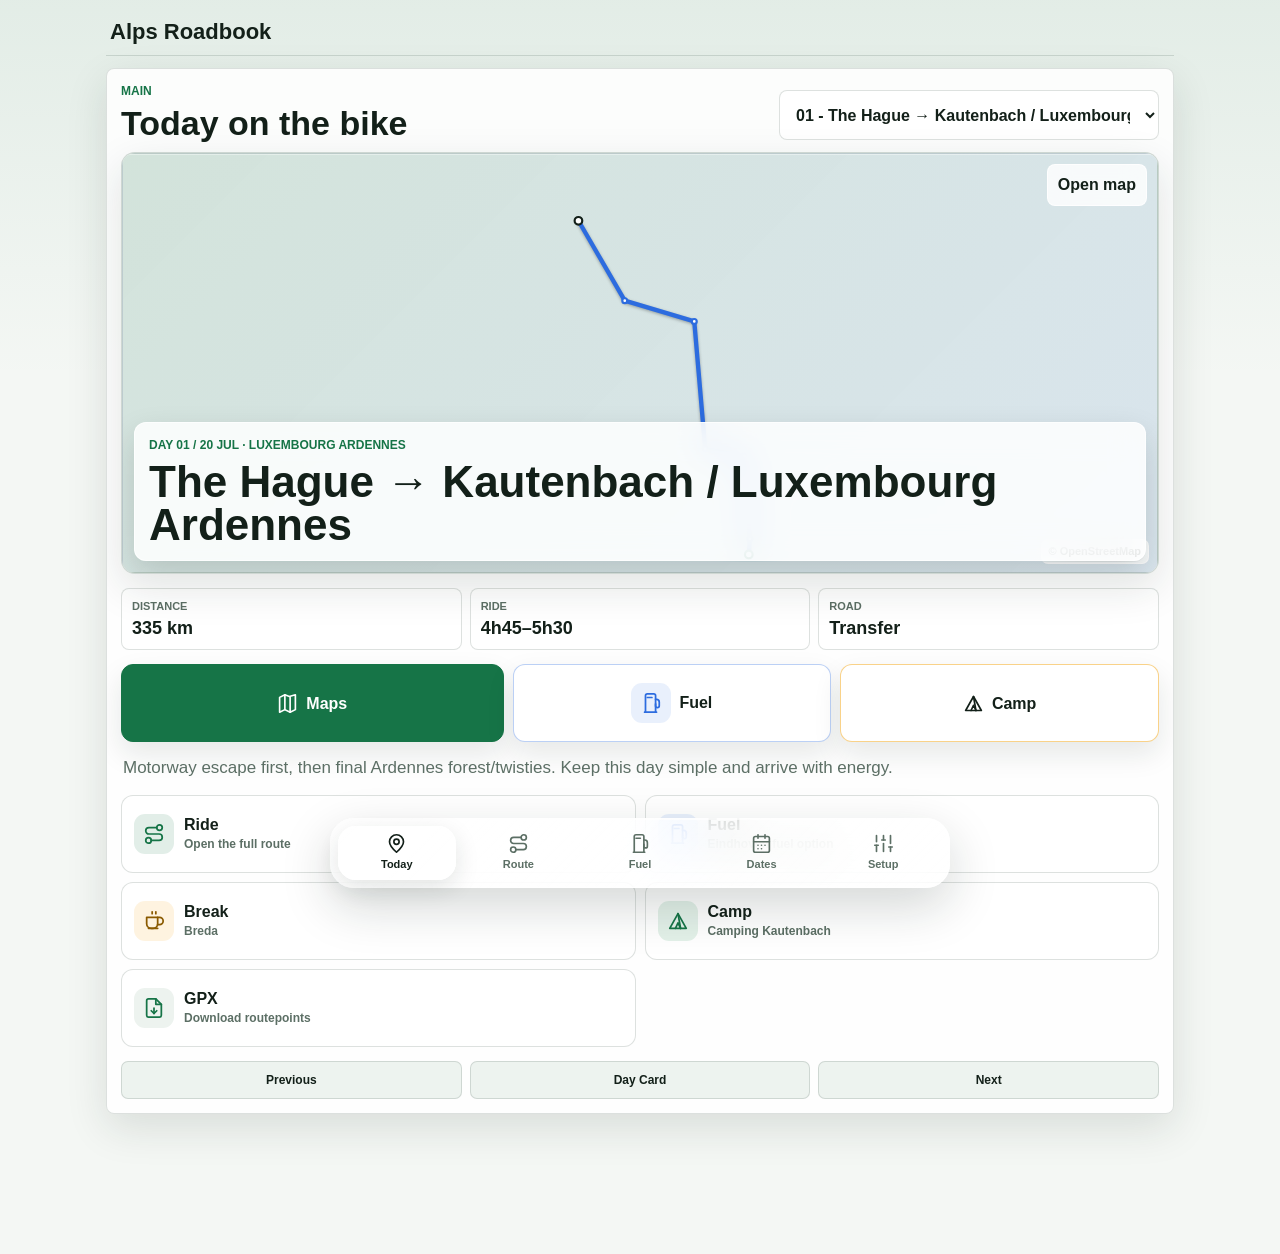
==== commit 99d5fda6: "Refresh route fuel dates setup pages" ====
--- a/docs/index.html
+++ b/docs/index.html
@@ -1,6 +1,6 @@
 <!doctype html><html lang="en"><head><meta charset="utf-8"><meta name="viewport" content="width=device-width, initial-scale=1, viewport-fit=cover"><meta name="apple-mobile-web-app-capable" content="yes"><meta name="apple-mobile-web-app-status-bar-style" content="default"><title>Ducati Alps Road Book</title>
 <link rel="manifest" href="manifest.webmanifest">
-<link rel="apple-touch-icon" sizes="180x180" href="icons/icon-180.png?v=15">
+<link rel="apple-touch-icon" sizes="180x180" href="icons/icon-180.png?v=16">
 <meta name="theme-color" content="#f4f7f4">
 <meta name="mobile-web-app-capable" content="yes">
 <meta name="application-name" content="Alps Roadbook">
@@ -9,7 +9,7 @@
 :root{--bg:#06110c;--card:#101713;--card2:#18211c;--text:#fffaf0;--muted:#c7d2c2;--line:#34433a;--accent:#7dd87d;--green:#22c55e;--yellow:#f59e0b;--red:#ef4444;--light:#fffaf0;--dark:#08100b}
 *{box-sizing:border-box} html{scroll-behavior:smooth} body{margin:0;background:var(--bg);color:var(--text);font-family:-apple-system,BlinkMacSystemFont,"Segoe UI",Roboto,Arial,sans-serif;line-height:1.45;font-size:16px;-webkit-text-size-adjust:100%}
 a{color:inherit}.wrap{width:min(1100px,100%);margin:0 auto;padding:16px}.hero{padding:20px 16px 10px}.hero h1{font-size:clamp(28px,7vw,56px);line-height:.98;margin:0 0 8px;letter-spacing:-.04em}.hero p{color:var(--muted);font-size:17px;margin:0 0 12px}.pillrow,.daynav{display:flex;gap:8px;overflow:auto;padding:8px 0 12px;scroll-snap-type:x proximity}.pill,.daypill{white-space:nowrap;border:1px solid var(--line);border-radius:999px;padding:10px 14px;background:#08100b;color:#dbe7d4;text-decoration:none;font-weight:800;scroll-snap-align:start}.pill.primary{background:var(--accent);color:#06110c;border-color:var(--accent)}.panel{background:linear-gradient(180deg,#101713,#08100b);border:1px solid var(--line);border-radius:22px;padding:14px;margin:12px 0;box-shadow:0 12px 35px rgba(0,0,0,.25)}.offline-map{width:100%;height:auto;display:block;border-radius:18px}.mapbox{background:#dbe7d4;border-radius:20px;overflow:hidden;border:1px solid #34433a}.mapcaption{font-size:12px;color:#c7d2c2;margin-top:8px}.grid{display:grid;grid-template-columns:1fr;gap:12px}.stats{display:grid;grid-template-columns:repeat(3,1fr);gap:8px;margin:12px 0}.stat{background:#06110c;border:1px solid var(--line);border-radius:16px;padding:10px}.stat b{display:block;font-size:18px}.stat span{font-size:12px;color:var(--muted);font-weight:700;text-transform:uppercase;letter-spacing:.04em}.card{background:var(--card);border:1px solid var(--line);border-radius:24px;margin:16px 0;overflow:hidden;box-shadow:0 18px 40px rgba(0,0,0,.24)}.card-header{padding:16px;border-bottom:1px solid var(--line);display:flex;gap:12px;align-items:flex-start;justify-content:space-between}.daynum{background:var(--accent);color:#06110c;border-radius:16px;padding:8px 10px;text-align:center;font-weight:900;min-width:58px}.date{font-size:12px;text-transform:uppercase;letter-spacing:.06em}.card h2{font-size:22px;line-height:1.05;margin:0 0 4px;letter-spacing:-.02em}.badge{display:inline-flex;align-items:center;gap:6px;border:1px solid var(--line);background:#06110c;border-radius:999px;padding:6px 9px;font-weight:800;font-size:12px;color:#dff6d8}.card-body{padding:14px}.section-title{font-size:12px;color:#a8e6a1;text-transform:uppercase;letter-spacing:.08em;font-weight:900;margin:16px 0 6px}.note{color:#dff6d8;background:#06110c;border-left:4px solid var(--accent);padding:12px;border-radius:14px;margin:12px 0}.items{display:grid;gap:8px;margin:8px 0}.item{display:grid;grid-template-columns:34px 1fr;gap:8px;background:#06110c;border:1px solid #2a3a31;border-radius:16px;padding:10px}.ico{width:34px;height:34px;border-radius:12px;display:flex;align-items:center;justify-content:center;background:#18211c;font-size:17px}.item strong{display:block;margin-bottom:2px}.item small{color:#c7d2c2}.btns{display:grid;grid-template-columns:1fr 1fr;gap:9px;margin-top:14px}.btn{display:flex;align-items:center;justify-content:center;min-height:48px;border-radius:16px;text-decoration:none;font-weight:900;border:1px solid var(--line);background:#06110c;color:#fffaf0;text-align:center;padding:10px}.btn.blue{background:#7dd87d;color:#06110c;border-color:#7dd87d}.btn.green{background:#22c55e;color:#021406;border-color:#22c55e}.btn.full{grid-column:1/-1}.stoplist{counter-reset:stop;display:grid;gap:7px}.stop{counter-increment:stop;display:flex;gap:9px;align-items:center;background:#06110c;border:1px solid #2a3a31;border-radius:14px;padding:8px 10px}.stop::before{content:counter(stop);width:24px;height:24px;border-radius:999px;background:#25382c;color:#fff;display:flex;align-items:center;justify-content:center;font-size:12px;font-weight:900}.stop .typ{margin-left:auto;font-size:12px;color:#c7d2c2}.sticky{position:sticky;top:0;z-index:10;background:rgba(11,18,32,.93);backdrop-filter:blur(12px);border-bottom:1px solid var(--line);padding:8px 16px}.ridebar{display:flex;gap:8px;overflow:auto}.ridebar a{min-height:44px;display:flex;align-items:center}.warning{background:#2a1905;border:1px solid #92400e;color:#ffedd5;border-radius:18px;padding:12px;margin:12px 0}.safe{background:#052e16;border:1px solid #166534;color:#dcfce7;border-radius:18px;padding:12px;margin:12px 0}.desktop-only{display:none}.kbd{font-family:ui-monospace,SFMono-Regular,Menlo,monospace;background:#06110c;border:1px solid var(--line);border-radius:8px;padding:2px 6px;color:#dbe7d4}.footer{color:#94a3b8;padding:30px 16px 60px}.maplegend{display:flex;flex-wrap:wrap;gap:8px;margin-top:8px}.legend{display:flex;align-items:center;gap:6px;font-size:12px;color:#c7d2c2}.dot{width:10px;height:10px;border-radius:50%;display:inline-block}.wake{border:0;background:#fffaf0;color:#08100b;border-radius:999px;padding:11px 15px;font-weight:900}.status{font-size:13px;color:#c7d2c2;margin-left:8px}@media(min-width:760px){.grid{grid-template-columns:1.1fr .9fr}.card-body{display:grid;grid-template-columns:.9fr 1.1fr;gap:16px}.mapcol{position:sticky;top:80px;align-self:start}.btns{grid-template-columns:repeat(3,1fr)}.desktop-only{display:block}.hero h1{max-width:850px}.stats{grid-template-columns:repeat(6,1fr)}}@media print{body{background:#fff;color:#000}.sticky,.btns,.wake{display:none}.card,.panel{break-inside:avoid;box-shadow:none;border-color:#ddd;background:#fff;color:#000}.item,.stat,.note{background:#fff;color:#000}.mapcaption,.hero p{color:#333}}
-</style><link rel="stylesheet" href="app.css?v=15">
+</style><link rel="stylesheet" href="app.css?v=16">
 </head><body><div class="sticky"><div class="ridebar"><a class="daypill" href="#top">Overview</a><a class="daypill" href="#iphone">Install</a><a class="daypill" href="#days">Days</a><button class="wake" onclick="keepAwake()">Keep screen awake</button><span id="wakestatus" class="status"></span></div></div><main id="top" class="wrap"><section class="hero"><h1>Ducati Alps Road Book</h1><p>Installable iPhone road-book app for the Ducati Scrambler Alps trip. It includes offline schematic maps, GPX routepoints, big bike-friendly controls, and cached files for low-signal areas after the first load.</p><div class="pillrow"><a class="pill primary" href="#days">Start riding days</a><a class="pill" href="#iphone">How to use on iPhone</a><a class="pill" href="#gpx">GPX v3 notes</a></div></section><section class="panel grid"><div><h2 style="margin-top:0">Full itinerary overview</h2><p style="color:#c7d2c2">20 July → 14 August · The Hague → Le Bost/Biollet → Beaufort/Roselend → Bourg-Saint-Maurice → Geneva → Meiringen → Zurich → Vosges/Ardennes → The Hague.</p><div class="stats"><div class="stat"><span>Riding days</span><b>20</b></div><div class="stat"><span>Max target</span><b>≤ 6h</b></div><div class="stat"><span>Style</span><b>Camp</b></div><div class="stat"><span>Bike</span><b>Scrambler</b></div><div class="stat"><span>Fuel plan</span><b>180–200 km</b></div><div class="stat"><span>Off-road</span><b>Easy</b></div></div></div><div class="mapbox"><svg class="offline-map" viewBox="0 0 360 260" role="img" aria-label="Offline schematic map for Full itinerary"><rect x="0" y="0" width="360" height="100%" rx="18" fill="#fffaf0"/><path d="M18 35 C 88 17, 146 53, 220 35 S 305 21, 342 40" fill="none" stroke="#dbe7d4" stroke-width="1"/><path d="M18 69 C 88 51, 146 87, 220 69 S 305 55, 342 74" fill="none" stroke="#dbe7d4" stroke-width="1"/><path d="M18 103 C 88 85, 146 121, 220 103 S 305 89, 342 108" fill="none" stroke="#dbe7d4" stroke-width="1"/><path d="M18 137 C 88 119, 146 155, 220 137 S 305 123, 342 142" fill="none" stroke="#dbe7d4" stroke-width="1"/><path d="M18 171 C 88 153, 146 189, 220 171 S 305 157, 342 176" fill="none" stroke="#dbe7d4" stroke-width="1"/><path d="M18 205 C 88 187, 146 223, 220 205 S 305 191, 342 210" fill="none" stroke="#dbe7d4" stroke-width="1"/><path d="M18 239 C 88 221, 146 257, 220 239 S 305 225, 342 244" fill="none" stroke="#dbe7d4" stroke-width="1"/><path d="M155.8,30.0 L187.4,89.1 L151.4,166.2 L151.4,166.2 L126.3,199.3 L126.3,199.3 L197.5,207.2 L197.5,207.2 L197.5,207.2 L197.5,207.2 L201.1,210.0 L201.1,210.0 L201.1,210.0 L189.7,193.6 L189.7,193.6 L227.2,179.0 L227.9,179.6 L233.7,160.9 L205.9,143.6 L184.6,74.0 L155.8,30.0" fill="none" stroke="#08100b" stroke-width="4.5" stroke-linecap="round" stroke-linejoin="round" opacity="0.92"/><path d="M155.8,30.0 L187.4,89.1 L151.4,166.2 L151.4,166.2 L126.3,199.3 L126.3,199.3 L197.5,207.2 L197.5,207.2 L197.5,207.2 L197.5,207.2 L201.1,210.0 L201.1,210.0 L201.1,210.0 L189.7,193.6 L189.7,193.6 L227.2,179.0 L227.9,179.6 L233.7,160.9 L205.9,143.6 L184.6,74.0 L155.8,30.0" fill="none" stroke="#ffffff" stroke-width="1.6" stroke-linecap="round" stroke-linejoin="round" opacity="0.75"/><circle cx="155.8" cy="30.0" r="8" fill="#101713" stroke="#fff" stroke-width="2"/><text x="165.8" y="22.0" font-size="10" font-weight="700" fill="#08100b">The Hague</text><circle cx="187.4" cy="89.1" r="8" fill="#166534" stroke="#fff" stroke-width="2"/><text x="197.4" y="81.1" font-size="10" font-weight="700" fill="#08100b">Camping Kautenbach</text><circle cx="151.4" cy="166.2" r="8" fill="#166534" stroke="#fff" stroke-width="2"/><text x="161.4" y="158.2" font-size="10" font-weight="700" fill="#08100b">Lac des Settons</text><circle cx="151.4" cy="166.2" r="8" fill="#166534" stroke="#fff" stroke-width="2"/><text x="161.4" y="158.2" font-size="10" font-weight="700" fill="#08100b">Lac des Settons</text><circle cx="126.3" cy="199.3" r="6" fill="#34433a" stroke="#fff" stroke-width="2"/><circle cx="126.3" cy="199.3" r="6" fill="#34433a" stroke="#fff" stroke-width="2"/><circle cx="197.5" cy="207.2" r="8" fill="#166534" stroke="#fff" stroke-width="2"/><text x="207.5" y="199.2" font-size="10" font-weight="700" fill="#08100b">Beaufort</text><circle cx="197.5" cy="207.2" r="8" fill="#166534" stroke="#fff" stroke-width="2"/><text x="207.5" y="199.2" font-size="10" font-weight="700" fill="#08100b">Beaufort</text><circle cx="197.5" cy="207.2" r="8" fill="#166534" stroke="#fff" stroke-width="2"/><text x="207.5" y="199.2" font-size="10" font-weight="700" fill="#08100b">Beaufort</text><circle cx="197.5" cy="207.2" r="8" fill="#166534" stroke="#fff" stroke-width="2"/><text x="207.5" y="199.2" font-size="10" font-weight="700" fill="#08100b">Beaufort</text><circle cx="201.1" cy="210.0" r="8" fill="#166534" stroke="#fff" stroke-width="2"/><text x="211.1" y="202.0" font-size="10" font-weight="700" fill="#08100b">Bourg-Saint-Maurice</text><circle cx="201.1" cy="210.0" r="8" fill="#166534" stroke="#fff" stroke-width="2"/><circle cx="201.1" cy="210.0" r="8" fill="#166534" stroke="#fff" stroke-width="2"/><circle cx="189.7" cy="193.6" r="6" fill="#34433a" stroke="#fff" stroke-width="2"/><circle cx="189.7" cy="193.6" r="6" fill="#b45309" stroke="#fff" stroke-width="2"/><circle cx="227.2" cy="179.0" r="8" fill="#166534" stroke="#fff" stroke-width="2"/><circle cx="227.9" cy="179.6" r="8" fill="#166534" stroke="#fff" stroke-width="2"/><circle cx="233.7" cy="160.9" r="6" fill="#34433a" stroke="#fff" stroke-width="2"/><circle cx="205.9" cy="143.6" r="8" fill="#166534" stroke="#fff" stroke-width="2"/><circle cx="184.6" cy="74.0" r="8" fill="#166534" stroke="#fff" stroke-width="2"/><circle cx="155.8" cy="30.0" r="6" fill="#34433a" stroke="#fff" stroke-width="2"/><text x="165.8" y="22.0" font-size="10" font-weight="700" fill="#08100b">The Hague</text><g transform="translate(300 16)"><circle cx="24" cy="24" r="18" fill="#fff" stroke="#c7d2c2"/><text x="24" y="21" text-anchor="middle" font-size="10" font-weight="800" fill="#08100b">N</text><path d="M24 25 L19 36 L24 32 L29 36 Z" fill="#08100b" opacity=".8"/></g></svg></div></section><section id="iphone" class="panel"><h2 style="margin-top:0">Install on iPhone / bike-mounted use</h2><div class="safe"><strong>PWA mode:</strong> open this GitHub Pages link in Safari, then use Share → Add to Home Screen. The app will launch full-screen with its own icon and cache the road book files.</div><div class="warning"><strong>Bike use:</strong> use the road book as a planning/checkpoint tool when stopped. For moving navigation, open the route in Google Maps or import GPX into OsmAnd, Kurviger, Calimoto, Garmin or TomTom with voice guidance.</div><div class="items"><div class="item"><div class="ico">1</div><div><strong>Add to Home Screen</strong><small>Open the GitHub Pages URL in Safari → Share → Add to Home Screen → launch it like an app.</small></div></div><div class="item"><div class="ico">2</div><div><strong>Pre-download maps</strong><small>Use Google Maps offline areas or OsmAnd/Organic Maps offline maps for France, Switzerland, Belgium, Luxembourg and the Netherlands.</small></div></div><div class="item"><div class="ico">3</div><div><strong>Use GPX in a navigation app</strong><small>For the bike, import GPX v3 into OsmAnd, Kurviger, Calimoto, Garmin or TomTom and let that app calculate the roads.</small></div></div></div></section><section id="days"><h2 style="padding:0 4px">Daily road book</h2><nav class="daynav"><a class="daypill" href="#day01">01 · 20 Jul</a><a class="daypill" href="#day02">02 · 21 Jul</a><a class="daypill" href="#day03">03 · 22 Jul</a><a class="daypill" href="#day04">04 · 23 Jul</a><a class="daypill" href="#day05">05 · 24–30 Jul</a><a class="daypill" href="#day06">06 · 31 Jul</a><a class="daypill" href="#day07">07 · 1 Aug</a><a class="daypill" href="#day08">08 · 2 Aug</a><a class="daypill" href="#day09">09 · 3 Aug</a><a class="daypill" href="#day10">10 · 4 Aug</a><a class="daypill" href="#day11">11 · 5 Aug</a><a class="daypill" href="#day12">12 · 6 Aug</a><a class="daypill" href="#day13">13 · 7 Aug</a><a class="daypill" href="#day14">14 · 8 Aug</a><a class="daypill" href="#day15">15 · 9 Aug</a><a class="daypill" href="#day16">16 · 10 Aug</a><a class="daypill" href="#day17">17 · 11 Aug</a><a class="daypill" href="#day18">18 · 12 Aug</a><a class="daypill" href="#day19">19 · 13 Aug</a><a class="daypill" href="#day20">20 · 14 Aug</a></nav><article class="card" id="day01"><div class="card-header"><div class="daynum"><div class="date">Day</div>01</div><div style="flex:1"><h2>The Hague → Kautenbach / Luxembourg Ardennes</h2><div style="color:#c7d2c2;font-weight:800">20 Jul · Luxembourg Ardennes</div><div style="margin-top:8px"><span class="badge">Transfer</span> <span class="badge">Easy</span></div></div></div><div class="card-body"><div class="mapcol"><div class="mapbox"><svg class="offline-map" viewBox="0 0 360 210" role="img" aria-label="Offline schematic map for Day 1 The Hague → Kautenbach / Luxembourg Ardennes"><rect x="0" y="0" width="360" height="100%" rx="18" fill="#fffaf0"/><path d="M18 35 C 88 17, 146 53, 220 35 S 305 21, 342 40" fill="none" stroke="#dbe7d4" stroke-width="1"/><path d="M18 69 C 88 51, 146 87, 220 69 S 305 55, 342 74" fill="none" stroke="#dbe7d4" stroke-width="1"/><path d="M18 103 C 88 85, 146 121, 220 103 S 305 89, 342 108" fill="none" stroke="#dbe7d4" stroke-width="1"/><path d="M18 137 C 88 119, 146 155, 220 137 S 305 123, 342 142" fill="none" stroke="#dbe7d4" stroke-width="1"/><path d="M18 171 C 88 153, 146 189, 220 171 S 305 157, 342 176" fill="none" stroke="#dbe7d4" stroke-width="1"/><path d="M146.6,30.0 L164.7,60.6 L191.7,68.6 L196.0,118.2 L211.2,121.0 L213.4,153.7 L213.0,160.0" fill="none" stroke="#08100b" stroke-width="4.5" stroke-linecap="round" stroke-linejoin="round" opacity="0.92"/><path d="M146.6,30.0 L164.7,60.6 L191.7,68.6 L196.0,118.2 L211.2,121.0 L213.4,153.7 L213.0,160.0" fill="none" stroke="#ffffff" stroke-width="1.6" stroke-linecap="round" stroke-linejoin="round" opacity="0.75"/><circle cx="146.6" cy="30.0" r="8" fill="#101713" stroke="#fff" stroke-width="2"/><text x="156.6" y="22.0" font-size="10" font-weight="700" fill="#08100b">The Hague</text><circle cx="164.7" cy="60.6" r="6" fill="#3d7c5a" stroke="#fff" stroke-width="2"/><circle cx="191.7" cy="68.6" r="6" fill="#b45309" stroke="#fff" stroke-width="2"/><text x="201.7" y="60.6" font-size="10" font-weight="700" fill="#08100b">Eindhoven fuel option</text><circle cx="196.0" cy="118.2" r="6" fill="#b45309" stroke="#fff" stroke-width="2"/><text x="206.0" y="110.2" font-size="10" font-weight="700" fill="#08100b">Liège / fuel</text><circle cx="211.2" cy="121.0" r="6" fill="#3d7c5a" stroke="#fff" stroke-width="2"/><circle cx="213.4" cy="153.7" r="6" fill="#7c3aed" stroke="#fff" stroke-width="2"/><text x="223.4" y="145.7" font-size="10" font-weight="700" fill="#08100b">Clervaux</text><circle cx="213.0" cy="160.0" r="8" fill="#166534" stroke="#fff" stroke-width="2"/><text x="223.0" y="152.0" font-size="10" font-weight="700" fill="#08100b">Camping Kautenbach</text><g transform="translate(300 16)"><circle cx="24" cy="24" r="18" fill="#fff" stroke="#c7d2c2"/><text x="24" y="21" text-anchor="middle" font-size="10" font-weight="800" fill="#08100b">N</text><path d="M24 25 L19 36 L24 32 L29 36 Z" fill="#08100b" opacity=".8"/></g></svg></div><div class="mapcaption">Offline schematic map: good for orientation. Use Maps/OsmAnd/Kurviger for turn-by-turn navigation.</div><div class="maplegend"><span class="legend"><i class="dot" style="background:#101713"></i>start/end</span><span class="legend"><i class="dot" style="background:#b45309"></i>fuel</span><span class="legend"><i class="dot" style="background:#3d7c5a"></i>break</span><span class="legend"><i class="dot" style="background:#166534"></i>camp</span></div></div><div><div class="stats"><div class="stat"><span>Distance</span><b>335 km</b></div><div class="stat"><span>Riding time</span><b>4h45–5h30</b></div><div class="stat"><span>Road</span><b>Transfer</b></div></div><div class="section-title">Ride plan</div><p>Motorway escape first, then final Ardennes forest/twisties. Keep this day simple and arrive with energy.</p><div class="section-title">Stops</div><div class="stoplist"><div class="stop"><span>The Hague</span><span class="typ">S start</span></div><div class="stop"><span>Breda</span><span class="typ">☕ break</span></div><div class="stop"><span>Eindhoven fuel option</span><span class="typ">⛽ fuel</span></div><div class="stop"><span>Liège / fuel</span><span class="typ">⛽ fuel</span></div><div class="stop"><span>Lac de la Gileppe / nature stop</span><span class="typ">☕ break</span></div><div class="stop"><span>Clervaux</span><span class="typ">★ view</span></div><div class="stop"><span>Camping Kautenbach</span><span class="typ">C camp</span></div></div><div class="section-title">Eat / nature stop</div><div class="note">Meuse/Maas river picnic near Dinant or Namur. Easy camping-stove lunch if you prefer nature over restaurants.</div><div class="section-title">Fuel</div><div class="note">Start full. Top-up around Maastricht/Liège, then Luxembourg before camp. Do not arrive at camp with reserve only.</div><div class="section-title">Night</div><div class="note">Camping Kautenbach — biker-friendly Ardennes/Luxembourg nature stop.</div><div class="section-title">Road book note</div><p>Do not chase small roads too early. The goal is to leave NL comfortably and sleep in nature.</p><div class="btns"><a class="btn blue" href="https://www.google.com/maps/dir/?api=1&amp;origin=52.070500%2C4.300700&amp;destination=49.952000%2C6.020000&amp;travelmode=driving&amp;waypoints=51.571900%2C4.768300%7C51.441600%2C5.469700%7C50.632600%2C5.579700%7C50.587000%2C5.975000%7C50.054000%2C6.031000" target="_blank" rel="noopener">Google Maps</a><a class="btn green" href="https://www.campingkautenbach.lu/en" target="_blank" rel="noopener">Camping info</a><a class="btn" href="gpx/day_01_20_Jul_The_Hague_Kautenbach_Luxembourg_Ardennes.gpx" download>GPX file</a><a class="btn full" href="#day02">Next day ↓</a></div></div></div></article><article class="card" id="day02"><div class="card-header"><div class="daynum"><div class="date">Day</div>02</div><div style="flex:1"><h2>Kautenbach → Lac des Settons / Morvan</h2><div style="color:#c7d2c2;font-weight:800">21 Jul · Morvan</div><div style="margin-top:8px"><span class="badge">Transfer</span> <span class="badge">Moderate</span></div></div></div><div class="card-body"><div class="mapcol"><div class="mapbox"><svg class="offline-map" viewBox="0 0 360 210" role="img" aria-label="Offline schematic map for Day 2 Kautenbach → Lac des Settons / Morvan"><rect x="0" y="0" width="360" height="100%" rx="18" fill="#fffaf0"/><path d="M18 35 C 88 17, 146 53, 220 35 S 305 21, 342 40" fill="none" stroke="#dbe7d4" stroke-width="1"/><path d="M18 69 C 88 51, 146 87, 220 69 S 305 55, 342 74" fill="none" stroke="#dbe7d4" stroke-width="1"/><path d="M18 103 C 88 85, 146 121, 220 103 S 305 89, 342 108" fill="none" stroke="#dbe7d4" stroke-width="1"/><path d="M18 137 C 88 119, 146 155, 220 137 S 305 123, 342 142" fill="none" stroke="#dbe7d4" stroke-width="1"/><path d="M18 171 C 88 153, 146 189, 220 171 S 305 157, 342 176" fill="none" stroke="#dbe7d4" stroke-width="1"/><path d="M208.7,30.0 L212.2,46.0 L188.9,67.3 L170.2,93.8 L148.2,107.8 L153.0,155.6 L147.8,160.0" fill="none" stroke="#08100b" stroke-width="4.5" stroke-linecap="round" stroke-linejoin="round" opacity="0.92"/><path d="M208.7,30.0 L212.2,46.0 L188.9,67.3 L170.2,93.8 L148.2,107.8 L153.0,155.6 L147.8,160.0" fill="none" stroke="#ffffff" stroke-width="1.6" stroke-linecap="round" stroke-linejoin="round" opacity="0.75"/><circle cx="208.7" cy="30.0" r="8" fill="#101713" stroke="#fff" stroke-width="2"/><text x="218.7" y="22.0" font-size="10" font-weight="700" fill="#08100b">Camping Kautenbach</text><circle cx="212.2" cy="46.0" r="6" fill="#b45309" stroke="#fff" stroke-width="2"/><text x="222.2" y="38.0" font-size="10" font-weight="700" fill="#08100b">Luxembourg / fuel</text><circle cx="188.9" cy="67.3" r="6" fill="#3d7c5a" stroke="#fff" stroke-width="2"/><circle cx="170.2" cy="93.8" r="6" fill="#3d7c5a" stroke="#fff" stroke-width="2"/><circle cx="148.2" cy="107.8" r="6" fill="#7c3aed" stroke="#fff" stroke-width="2"/><text x="158.2" y="99.8" font-size="10" font-weight="700" fill="#08100b">Troyes bypass</text><circle cx="153.0" cy="155.6" r="6" fill="#b45309" stroke="#fff" stroke-width="2"/><text x="163.0" y="147.6" font-size="10" font-weight="700" fill="#08100b">Saulieu / fuel</text><circle cx="147.8" cy="160.0" r="8" fill="#166534" stroke="#fff" stroke-width="2"/><text x="157.8" y="152.0" font-size="10" font-weight="700" fill="#08100b">Lac des Settons</text><g transform="translate(300 16)"><circle cx="24" cy="24" r="18" fill="#fff" stroke="#c7d2c2"/><text x="24" y="21" text-anchor="middle" font-size="10" font-weight="800" fill="#08100b">N</text><path d="M24 25 L19 36 L24 32 L29 36 Z" fill="#08100b" opacity=".8"/></g></svg></div><div class="mapcaption">Offline schematic map: good for orientation. Use Maps/OsmAnd/Kurviger for turn-by-turn navigation.</div><div class="maplegend"><span class="legend"><i class="dot" style="background:#101713"></i>start/end</span><span class="legend"><i class="dot" style="background:#b45309"></i>fuel</span><span class="legend"><i class="dot" style="background:#3d7c5a"></i>break</span><span class="legend"><i class="dot" style="background:#166534"></i>camp</span></div></div><div><div class="stats"><div class="stat"><span>Distance</span><b>380 km</b></div><div class="stat"><span>Riding time</span><b>5h15–5h50</b></div><div class="stat"><span>Road</span><b>Transfer</b></div></div><div class="section-title">Ride plan</div><p>Fast roads first, then quiet Burgundy/Morvan roads. This is the longest planned riding day but stays under your 6h limit.</p><div class="section-title">Stops</div><div class="stoplist"><div class="stop"><span>Camping Kautenbach</span><span class="typ">S start</span></div><div class="stop"><span>Luxembourg / fuel</span><span class="typ">⛽ fuel</span></div><div class="stop"><span>Verdun coffee stop</span><span class="typ">☕ break</span></div><div class="stop"><span>Lac du Der / picnic</span><span class="typ">☕ break</span></div><div class="stop"><span>Troyes bypass</span><span class="typ">★ view</span></div><div class="stop"><span>Saulieu / fuel</span><span class="typ">⛽ fuel</span></div><div class="stop"><span>Lac des Settons</span><span class="typ">C camp</span></div></div><div class="section-title">Eat / nature stop</div><div class="note">Langres / Lac de la Liez for picnic, then one second pause before entering the Morvan.</div><div class="section-title">Fuel</div><div class="note">Fill in Luxembourg. Top-up around Langres/Chaumont, then final fuel at Saulieu or Montsauche.</div><div class="section-title">Night</div><div class="note">Camping Plage des Settons or Camping-Chalets Settons — lake/nature base.</div><div class="section-title">Road book note</div><p>Start early, take two real breaks, and avoid arriving tired or in the dark.</p><div class="btns"><a class="btn blue" href="https://www.google.com/maps/dir/?api=1&amp;origin=49.952000%2C6.020000&amp;destination=47.187000%2C4.061000&amp;travelmode=driving&amp;waypoints=49.611600%2C6.131900%7C49.159000%2C5.383000%7C48.594000%2C4.782000%7C48.297000%2C4.074000%7C47.280000%2C4.228000" target="_blank" rel="noopener">Google Maps</a><a class="btn green" href="https://camping-chalets-settons.com/en/campsite-lac-des-settons-morvan/" target="_blank" rel="noopener">Camping info</a><a class="btn" href="gpx/day_02_21_Jul_Kautenbach_Lac_des_Settons_Morvan.gpx" download>GPX file</a><a class="btn full" href="#day03">Next day ↓</a></div></div></div></article><article class="card" id="day03"><div class="card-header"><div class="daynum"><div class="date">Day</div>03</div><div style="flex:1"><h2>Lac des Settons → Morvan loop</h2><div style="color:#c7d2c2;font-weight:800">22 Jul · Morvan</div><div style="margin-top:8px"><span class="badge">Base loop</span> <span class="badge">Easy</span></div></div></div><div class="card-body"><div class="mapcol"><div class="mapbox"><svg class="offline-map" viewBox="0 0 360 210" role="img" aria-label="Offline schematic map for Day 3 Lac des Settons → Morvan loop"><rect x="0" y="0" width="360" height="100%" rx="18" fill="#fffaf0"/><path d="M18 35 C 88 17, 146 53, 220 35 S 305 21, 342 40" fill="none" stroke="#dbe7d4" stroke-width="1"/><path d="M18 69 C 88 51, 146 87, 220 69 S 305 55, 342 74" fill="none" stroke="#dbe7d4" stroke-width="1"/><path d="M18 103 C 88 85, 146 121, 220 103 S 305 89, 342 108" fill="none" stroke="#dbe7d4" stroke-width="1"/><path d="M18 137 C 88 119, 146 155, 220 137 S 305 123, 342 142" fill="none" stroke="#dbe7d4" stroke-width="1"/><path d="M18 171 C 88 153, 146 189, 220 171 S 305 157, 342 176" fill="none" stroke="#dbe7d4" stroke-width="1"/><path d="M237.5,69.8 L218.1,47.3 L146.0,110.4 L172.1,160.0 L122.5,30.0 L237.5,69.8" fill="none" stroke="#08100b" stroke-width="4.5" stroke-linecap="round" stroke-linejoin="round" opacity="0.92"/><path d="M237.5,69.8 L218.1,47.3 L146.0,110.4 L172.1,160.0 L122.5,30.0 L237.5,69.8" fill="none" stroke="#ffffff" stroke-width="1.6" stroke-linecap="round" stroke-linejoin="round" opacity="0.75"/><circle cx="237.5" cy="69.8" r="8" fill="#101713" stroke="#fff" stroke-width="2"/><text x="247.5" y="61.8" font-size="10" font-weight="700" fill="#08100b">Lac des Settons</text><circle cx="218.1" cy="47.3" r="6" fill="#b45309" stroke="#fff" stroke-width="2"/><text x="228.1" y="39.3" font-size="10" font-weight="700" fill="#08100b">Montsauche-les-Settons</text><circle cx="146.0" cy="110.4" r="6" fill="#3d7c5a" stroke="#fff" stroke-width="2"/><circle cx="172.1" cy="160.0" r="6" fill="#7c3aed" stroke="#fff" stroke-width="2"/><text x="182.1" y="152.0" font-size="10" font-weight="700" fill="#08100b">Château-Chinon</text><circle cx="122.5" cy="30.0" r="6" fill="#3d7c5a" stroke="#fff" stroke-width="2"/><circle cx="237.5" cy="69.8" r="8" fill="#166534" stroke="#fff" stroke-width="2"/><text x="247.5" y="61.8" font-size="10" font-weight="700" fill="#08100b">Lac des Settons</text><g transform="translate(300 16)"><circle cx="24" cy="24" r="18" fill="#fff" stroke="#c7d2c2"/><text x="24" y="21" text-anchor="middle" font-size="10" font-weight="800" fill="#08100b">N</text><path d="M24 25 L19 36 L24 32 L29 36 Z" fill="#08100b" opacity=".8"/></g></svg></div><div class="mapcaption">Offline schematic map: good for orientation. Use Maps/OsmAnd/Kurviger for turn-by-turn navigation.</div><div class="maplegend"><span class="legend"><i class="dot" style="background:#101713"></i>start/end</span><span class="legend"><i class="dot" style="background:#b45309"></i>fuel</span><span class="legend"><i class="dot" style="background:#3d7c5a"></i>break</span><span class="legend"><i class="dot" style="background:#166534"></i>camp</span></div></div><div><div class="stats"><div class="stat"><span>Distance</span><b>120 km</b></div><div class="stat"><span>Riding time</span><b>2h30–4h00</b></div><div class="stat"><span>Road</span><b>Base loop</b></div></div><div class="section-title">Ride plan</div><p>Small forest roads, lake roads, and only easy open gravel if clearly legal. A low-pressure test day.</p><div class="section-title">Stops</div><div class="stoplist"><div class="stop"><span>Lac des Settons</span><span class="typ">S start</span></div><div class="stop"><span>Montsauche-les-Settons / fuel</span><span class="typ">⛽ fuel</span></div><div class="stop"><span>Lac de Pannecière</span><span class="typ">☕ break</span></div><div class="stop"><span>Château-Chinon</span><span class="typ">★ view</span></div><div class="stop"><span>Lac de Chaumeçon</span><span class="typ">☕ break</span></div><div class="stop"><span>Lac des Settons</span><span class="typ">C camp</span></div></div><div class="section-title">Eat / nature stop</div><div class="note">Lac de Pannecière or quiet lakeside cooking stop.</div><div class="section-title">Fuel</div><div class="note">Short loop. Top-up at Montsauche-les-Settons or Saulieu if needed.</div><div class="section-title">Night</div><div class="note">Same campsite at Lac des Settons.</div><div class="section-title">Road book note</div><p>Perfect day to test loaded bike setup, tyre pressure, and cooking routine before the Alps.</p><div class="btns"><a class="btn blue" href="https://www.google.com/maps/dir/?api=1&amp;origin=47.187000%2C4.061000&amp;destination=47.187000%2C4.061000&amp;travelmode=driving&amp;waypoints=47.217000%2C4.023000%7C47.133000%2C3.882000%7C47.067000%2C3.933000%7C47.240000%2C3.836000" target="_blank" rel="noopener">Google Maps</a><a class="btn green" href="https://www.burgundy-tourism.com/sit/camping-plage-des-settons" target="_blank" rel="noopener">Camping info</a><a class="btn" href="gpx/day_03_22_Jul_Lac_des_Settons_Morvan_loop.gpx" download>GPX file</a><a class="btn full" href="#day04">Next day ↓</a></div></div></div></article><article class="card" id="day04"><div class="card-header"><div class="daynum"><div class="date">Day</div>04</div><div style="flex:1"><h2>Lac des Settons → Le Bost, 63640 Biollet</h2><div style="color:#c7d2c2;font-weight:800">23 Jul · Le Bost</div><div style="margin-top:8px"><span class="badge">Transfer</span> <span class="badge">Easy</span></div></div></div><div class="card-body"><div class="mapcol"><div class="mapbox"><svg class="offline-map" viewBox="0 0 360 210" role="img" aria-label="Offline schematic map for Day 4 Lac des Settons → Le Bost, 63640 Biollet"><rect x="0" y="0" width="360" height="100%" rx="18" fill="#fffaf0"/><path d="M18 35 C 88 17, 146 53, 220 35 S 305 21, 342 40" fill="none" stroke="#dbe7d4" stroke-width="1"/><path d="M18 69 C 88 51, 146 87, 220 69 S 305 55, 342 74" fill="none" stroke="#dbe7d4" stroke-width="1"/><path d="M18 103 C 88 85, 146 121, 220 103 S 305 89, 342 108" fill="none" stroke="#dbe7d4" stroke-width="1"/><path d="M18 137 C 88 119, 146 155, 220 137 S 305 123, 342 142" fill="none" stroke="#dbe7d4" stroke-width="1"/><path d="M18 171 C 88 153, 146 189, 220 171 S 305 157, 342 176" fill="none" stroke="#dbe7d4" stroke-width="1"/><path d="M234.8,30.0 L167.0,51.6 L180.2,97.7 L125.2,122.7 L131.9,160.0" fill="none" stroke="#08100b" stroke-width="4.5" stroke-linecap="round" stroke-linejoin="round" opacity="0.92"/><path d="M234.8,30.0 L167.0,51.6 L180.2,97.7 L125.2,122.7 L131.9,160.0" fill="none" stroke="#ffffff" stroke-width="1.6" stroke-linecap="round" stroke-linejoin="round" opacity="0.75"/><circle cx="234.8" cy="30.0" r="8" fill="#101713" stroke="#fff" stroke-width="2"/><text x="244.8" y="22.0" font-size="10" font-weight="700" fill="#08100b">Lac des Settons</text><circle cx="167.0" cy="51.6" r="6" fill="#3d7c5a" stroke="#fff" stroke-width="2"/><circle cx="180.2" cy="97.7" r="6" fill="#3d7c5a" stroke="#fff" stroke-width="2"/><circle cx="125.2" cy="122.7" r="6" fill="#b45309" stroke="#fff" stroke-width="2"/><text x="135.2" y="114.7" font-size="10" font-weight="700" fill="#08100b">Montluçon / fuel</text><circle cx="131.9" cy="160.0" r="6" fill="#34433a" stroke="#fff" stroke-width="2"/><text x="141.9" y="152.0" font-size="10" font-weight="700" fill="#08100b">Le Bost / Biollet</text><g transform="translate(300 16)"><circle cx="24" cy="24" r="18" fill="#fff" stroke="#c7d2c2"/><text x="24" y="21" text-anchor="middle" font-size="10" font-weight="800" fill="#08100b">N</text><path d="M24 25 L19 36 L24 32 L29 36 Z" fill="#08100b" opacity=".8"/></g></svg></div><div class="mapcaption">Offline schematic map: good for orientation. Use Maps/OsmAnd/Kurviger for turn-by-turn navigation.</div><div class="maplegend"><span class="legend"><i class="dot" style="background:#101713"></i>start/end</span><span class="legend"><i class="dot" style="background:#b45309"></i>fuel</span><span class="legend"><i class="dot" style="background:#3d7c5a"></i>break</span><span class="legend"><i class="dot" style="background:#166534"></i>camp</span></div></div><div><div class="stats"><div class="stat"><span>Distance</span><b>270 km</b></div><div class="stat"><span>Riding time</span><b>4h30–5h30</b></div><div class="stat"><span>Road</span><b>Transfer</b></div></div><div class="section-title">Ride plan</div><p>Morvan to Allier/Combrailles. Scenic D-roads where possible, but keep the objective clear: arrive relaxed.</p><div class="section-title">Stops</div><div class="stoplist"><div class="stop"><span>Lac des Settons</span><span class="typ">S start</span></div><div class="stop"><span>Nevers / coffee</span><span class="typ">☕ break</span></div><div class="stop"><span>Moulins / Allier break</span><span class="typ">☕ break</span></div><div class="stop"><span>Montluçon / fuel</span><span class="typ">⛽ fuel</span></div><div class="stop"><span>Le Bost / Biollet</span><span class="typ">• night</span></div></div><div class="section-title">Eat / nature stop</div><div class="note">Loire or Allier river picnic; easy coffee in the Moulins/Montluçon area.</div><div class="section-title">Fuel</div><div class="note">Fuel around Nevers/Moulins, then Montluçon before the smaller roads.</div><div class="section-title">Night</div><div class="note">Accommodation already booked in Le Bost.</div><div class="section-title">Road book note</div><p>Arrive with no stress before your 24/07 commitment.</p><div class="btns"><a class="btn blue" href="https://www.google.com/maps/dir/?api=1&amp;origin=47.187000%2C4.061000&amp;destination=45.999000%2C2.693000&amp;travelmode=driving&amp;waypoints=46.990000%2C3.159000%7C46.568000%2C3.334000%7C46.340000%2C2.603000" target="_blank" rel="noopener">Google Maps</a><a class="btn" href="#top">No campsite link</a><a class="btn" href="gpx/day_04_23_Jul_Lac_des_Settons_Le_Bost_63640_Biollet.gpx" download>GPX file</a><a class="btn full" href="#day05">Next day ↓</a></div></div></div></article><article class="card" id="day05"><div class="card-header"><div class="daynum"><div class="date">Day</div>05</div><div style="flex:1"><h2>Le Bost → Optional Auvergne loops</h2><div style="color:#c7d2c2;font-weight:800">24–30 Jul · Le Bost</div><div style="margin-top:8px"><span class="badge">Rest / local</span> <span class="badge">Easy</span></div></div></div><div class="card-body"><div class="mapcol"><div class="mapbox"><svg class="offline-map" viewBox="0 0 360 210" role="img" aria-label="Offline schematic map for Day 5 Le Bost → Optional Auvergne loops"><rect x="0" y="0" width="360" height="100%" rx="18" fill="#fffaf0"/><path d="M18 35 C 88 17, 146 53, 220 35 S 305 21, 342 40" fill="none" stroke="#dbe7d4" stroke-width="1"/><path d="M18 69 C 88 51, 146 87, 220 69 S 305 55, 342 74" fill="none" stroke="#dbe7d4" stroke-width="1"/><path d="M18 103 C 88 85, 146 121, 220 103 S 305 89, 342 108" fill="none" stroke="#dbe7d4" stroke-width="1"/><path d="M18 137 C 88 119, 146 155, 220 137 S 305 123, 342 142" fill="none" stroke="#dbe7d4" stroke-width="1"/><path d="M18 171 C 88 153, 146 189, 220 171 S 305 157, 342 176" fill="none" stroke="#dbe7d4" stroke-width="1"/><path d="M110.6,30.0 L157.0,85.7 L187.2,144.2 L243.2,160.0 L249.4,34.8 L110.6,30.0" fill="none" stroke="#08100b" stroke-width="4.5" stroke-linecap="round" stroke-linejoin="round" opacity="0.92"/><path d="M110.6,30.0 L157.0,85.7 L187.2,144.2 L243.2,160.0 L249.4,34.8 L110.6,30.0" fill="none" stroke="#ffffff" stroke-width="1.6" stroke-linecap="round" stroke-linejoin="round" opacity="0.75"/><circle cx="110.6" cy="30.0" r="8" fill="#101713" stroke="#fff" stroke-width="2"/><text x="120.6" y="22.0" font-size="10" font-weight="700" fill="#08100b">Le Bost / Biollet</text><circle cx="157.0" cy="85.7" r="6" fill="#3d7c5a" stroke="#fff" stroke-width="2"/><circle cx="187.2" cy="144.2" r="6" fill="#b45309" stroke="#fff" stroke-width="2"/><text x="197.2" y="136.2" font-size="10" font-weight="700" fill="#08100b">Pontgibaud fuel option</text><circle cx="243.2" cy="160.0" r="6" fill="#7c3aed" stroke="#fff" stroke-width="2"/><text x="253.2" y="152.0" font-size="10" font-weight="700" fill="#08100b">Col des Goules</text><circle cx="249.4" cy="34.8" r="6" fill="#3d7c5a" stroke="#fff" stroke-width="2"/><circle cx="110.6" cy="30.0" r="6" fill="#34433a" stroke="#fff" stroke-width="2"/><text x="120.6" y="22.0" font-size="10" font-weight="700" fill="#08100b">Le Bost / Biollet</text><g transform="translate(300 16)"><circle cx="24" cy="24" r="18" fill="#fff" stroke="#c7d2c2"/><text x="24" y="21" text-anchor="middle" font-size="10" font-weight="800" fill="#08100b">N</text><path d="M24 25 L19 36 L24 32 L29 36 Z" fill="#08100b" opacity=".8"/></g></svg></div><div class="mapcaption">Offline schematic map: good for orientation. Use Maps/OsmAnd/Kurviger for turn-by-turn navigation.</div><div class="maplegend"><span class="legend"><i class="dot" style="background:#101713"></i>start/end</span><span class="legend"><i class="dot" style="background:#b45309"></i>fuel</span><span class="legend"><i class="dot" style="background:#3d7c5a"></i>break</span><span class="legend"><i class="dot" style="background:#166534"></i>camp</span></div></div><div><div class="stats"><div class="stat"><span>Distance</span><b>120 km</b></div><div class="stat"><span>Riding time</span><b>2h30–4h30 optional</b></div><div class="stat"><span>Road</span><b>Rest / local</b></div></div><div class="section-title">Ride plan</div><p>Volcanic Auvergne roads, lakes, quiet countryside. Ride only when you feel like it.</p><div class="section-title">Stops</div><div class="stoplist"><div class="stop"><span>Le Bost / Biollet</span><span class="typ">S start</span></div><div class="stop"><span>Barrage des Fades</span><span class="typ">☕ break</span></div><div class="stop"><span>Pontgibaud fuel option</span><span class="typ">⛽ fuel</span></div><div class="stop"><span>Col des Goules / Chaîne des Puys</span><span class="typ">★ view</span></div><div class="stop"><span>Gour de Tazenat</span><span class="typ">☕ break</span></div><div class="stop"><span>Le Bost / Biollet</span><span class="typ">• night</span></div></div><div class="section-title">Eat / nature stop</div><div class="note">Barrage des Fades, Chaîne des Puys viewpoints, or quiet lakeside cooking stops.</div><div class="section-title">Fuel</div><div class="note">Keep the bike above half before loops; rural stations may close early.</div><div class="section-title">Night</div><div class="note">Accommodation in Le Bost.</div><div class="section-title">Road book note</div><p>Use this week for rest, chain lube, laundry, and repacking for the Alps.</p><div class="btns"><a class="btn blue" href="https://www.google.com/maps/dir/?api=1&amp;origin=45.999000%2C2.693000&amp;destination=45.999000%2C2.693000&amp;travelmode=driving&amp;waypoints=45.918000%2C2.790000%7C45.833000%2C2.853000%7C45.810000%2C2.970000%7C45.992000%2C2.983000" target="_blank" rel="noopener">Google Maps</a><a class="btn" href="#top">No campsite link</a><a class="btn" href="gpx/day_05_24_30_Jul_Le_Bost_Optional_Auvergne_loops.gpx" download>GPX file</a><a class="btn full" href="#day06">Next day ↓</a></div></div></div></article><article class="card" id="day06"><div class="card-header"><div class="daynum"><div class="date">Day</div>06</div><div style="flex:1"><h2>Le Bost → Beaufort / Arêches</h2><div style="color:#c7d2c2;font-weight:800">31 Jul · Beaufort / Roselend</div><div style="margin-top:8px"><span class="badge">Transfer</span> <span class="badge">Moderate</span></div></div></div><div class="card-body"><div class="mapcol"><div class="mapbox"><svg class="offline-map" viewBox="0 0 360 210" role="img" aria-label="Offline schematic map for Day 6 Le Bost → Beaufort / Arêches"><rect x="0" y="0" width="360" height="100%" rx="18" fill="#fffaf0"/><path d="M18 35 C 88 17, 146 53, 220 35 S 305 21, 342 40" fill="none" stroke="#dbe7d4" stroke-width="1"/><path d="M18 69 C 88 51, 146 87, 220 69 S 305 55, 342 74" fill="none" stroke="#dbe7d4" stroke-width="1"/><path d="M18 103 C 88 85, 146 121, 220 103 S 305 89, 342 108" fill="none" stroke="#dbe7d4" stroke-width="1"/><path d="M18 137 C 88 119, 146 155, 220 137 S 305 123, 342 142" fill="none" stroke="#dbe7d4" stroke-width="1"/><path d="M18 171 C 88 153, 146 189, 220 171 S 305 157, 342 176" fill="none" stroke="#dbe7d4" stroke-width="1"/><path d="M30.0,72.2 L136.3,68.1 L195.6,98.2 L271.0,121.9 L279.3,120.4 L316.0,108.1 L330.0,103.4" fill="none" stroke="#08100b" stroke-width="4.5" stroke-linecap="round" stroke-linejoin="round" opacity="0.92"/><path d="M30.0,72.2 L136.3,68.1 L195.6,98.2 L271.0,121.9 L279.3,120.4 L316.0,108.1 L330.0,103.4" fill="none" stroke="#ffffff" stroke-width="1.6" stroke-linecap="round" stroke-linejoin="round" opacity="0.75"/><circle cx="30.0" cy="72.2" r="8" fill="#101713" stroke="#fff" stroke-width="2"/><text x="40.0" y="64.2" font-size="10" font-weight="700" fill="#08100b">Le Bost / Biollet</text><circle cx="136.3" cy="68.1" r="6" fill="#b45309" stroke="#fff" stroke-width="2"/><text x="146.3" y="60.1" font-size="10" font-weight="700" fill="#08100b">Roanne / fuel</text><circle cx="195.6" cy="98.2" r="6" fill="#7c3aed" stroke="#fff" stroke-width="2"/><text x="205.6" y="90.2" font-size="10" font-weight="700" fill="#08100b">Lyon north</text><circle cx="271.0" cy="121.9" r="6" fill="#3d7c5a" stroke="#fff" stroke-width="2"/><circle cx="279.3" cy="120.4" r="6" fill="#b45309" stroke="#fff" stroke-width="2"/><text x="270.0" y="112.4" font-size="10" font-weight="700" fill="#08100b">Chambéry</text><circle cx="316.0" cy="108.1" r="6" fill="#b45309" stroke="#fff" stroke-width="2"/><text x="270.0" y="100.1" font-size="10" font-weight="700" fill="#08100b">Albertville</text><circle cx="330.0" cy="103.4" r="8" fill="#166534" stroke="#fff" stroke-width="2"/><text x="270.0" y="95.4" font-size="10" font-weight="700" fill="#08100b">Beaufort</text><g transform="translate(300 16)"><circle cx="24" cy="24" r="18" fill="#fff" stroke="#c7d2c2"/><text x="24" y="21" text-anchor="middle" font-size="10" font-weight="800" fill="#08100b">N</text><path d="M24 25 L19 36 L24 32 L29 36 Z" fill="#08100b" opacity=".8"/></g></svg></div><div class="mapcaption">Offline schematic map: good for orientation. Use Maps/OsmAnd/Kurviger for turn-by-turn navigation.</div><div class="maplegend"><span class="legend"><i class="dot" style="background:#101713"></i>start/end</span><span class="legend"><i class="dot" style="background:#b45309"></i>fuel</span><span class="legend"><i class="dot" style="background:#3d7c5a"></i>break</span><span class="legend"><i class="dot" style="background:#166534"></i>camp</span></div></div><div><div class="stats"><div class="stat"><span>Distance</span><b>350 km</b></div><div class="stat"><span>Riding time</span><b>5h20–5h50</b></div><div class="stat"><span>Road</span><b>Transfer</b></div></div><div class="section-title">Ride plan</div><p>Efficient transfer plus first Alpine approach after Albertville. This is a key move but still under your 6h limit.</p><div class="section-title">Stops</div><div class="stoplist"><div class="stop"><span>Le Bost / Biollet</span><span class="typ">S start</span></div><div class="stop"><span>Roanne / fuel</span><span class="typ">⛽ fuel</span></div><div class="stop"><span>Lyon north/east bypass</span><span class="typ">★ view</span></div><div class="stop"><span>Lac d’Aiguebelette</span><span class="typ">☕ break</span></div><div class="stop"><span>Chambéry / fuel option</span><span class="typ">⛽ fuel</span></div><div class="stop"><span>Albertville / final fuel</span><span class="typ">⛽ fuel</span></div><div class="stop"><span>Beaufort / Camping Domelin</span><span class="typ">C camp</span></div></div><div class="section-title">Eat / nature stop</div><div class="note">Lac d’Aiguebelette or Rhône river stop. Avoid a heavy restaurant lunch before the Alpine finish.</div><div class="section-title">Fuel</div><div class="note">Roanne/Lyon area, Chambéry, then final top-up Albertville or Beaufort.</div><div class="section-title">Night</div><div class="note">Camping Domelin, Beaufort — good base for Roselend/Les Saisies.</div><div class="section-title">Road book note</div><p>Book ahead if possible: late July / early August is busy in the Alps.</p><div class="btns"><a class="btn blue" href="https://www.google.com/maps/dir/?api=1&amp;origin=45.999000%2C2.693000&amp;destination=45.717000%2C6.573000&amp;travelmode=driving&amp;waypoints=46.036000%2C4.068000%7C45.764000%2C4.835000%7C45.550000%2C5.810000%7C45.564000%2C5.917000%7C45.675000%2C6.392000" target="_blank" rel="noopener">Google Maps</a><a class="btn green" href="https://www.camping-beaufort.fr/en/" target="_blank" rel="noopener">Camping info</a><a class="btn" href="gpx/day_06_31_Jul_Le_Bost_Beaufort_Ar_ches.gpx" download>GPX file</a><a class="btn full" href="#day07">Next day ↓</a></div></div></div></article><article class="card" id="day07"><div class="card-header"><div class="daynum"><div class="date">Day</div>07</div><div style="flex:1"><h2>Beaufort → Roselend / Col du Pré loop</h2><div style="color:#c7d2c2;font-weight:800">1 Aug · Beaufort / Roselend</div><div style="margin-top:8px"><span class="badge">Base loop</span> <span class="badge">Easy</span></div></div></div><div class="card-body"><div class="mapcol"><div class="mapbox"><svg class="offline-map" viewBox="0 0 360 210" role="img" aria-label="Offline schematic map for Day 7 Beaufort → Roselend / Col du Pré loop"><rect x="0" y="0" width="360" height="100%" rx="18" fill="#fffaf0"/><path d="M18 35 C 88 17, 146 53, 220 35 S 305 21, 342 40" fill="none" stroke="#dbe7d4" stroke-width="1"/><path d="M18 69 C 88 51, 146 87, 220 69 S 305 55, 342 74" fill="none" stroke="#dbe7d4" stroke-width="1"/><path d="M18 103 C 88 85, 146 121, 220 103 S 305 89, 342 108" fill="none" stroke="#dbe7d4" stroke-width="1"/><path d="M18 137 C 88 119, 146 155, 220 137 S 305 123, 342 142" fill="none" stroke="#dbe7d4" stroke-width="1"/><path d="M18 171 C 88 153, 146 189, 220 171 S 305 157, 342 176" fill="none" stroke="#dbe7d4" stroke-width="1"/><path d="M93.2,30.0 L88.7,69.0 L105.1,46.9 L125.9,62.5 L135.9,65.1 L199.5,59.9 L240.4,56.0 L271.3,160.0 L93.2,30.0" fill="none" stroke="#08100b" stroke-width="4.5" stroke-linecap="round" stroke-linejoin="round" opacity="0.92"/><path d="M93.2,30.0 L88.7,69.0 L105.1,46.9 L125.9,62.5 L135.9,65.1 L199.5,59.9 L240.4,56.0 L271.3,160.0 L93.2,30.0" fill="none" stroke="#ffffff" stroke-width="1.6" stroke-linecap="round" stroke-linejoin="round" opacity="0.75"/><circle cx="93.2" cy="30.0" r="8" fill="#101713" stroke="#fff" stroke-width="2"/><text x="103.2" y="22.0" font-size="10" font-weight="700" fill="#08100b">Beaufort</text><circle cx="88.7" cy="69.0" r="6" fill="#7c3aed" stroke="#fff" stroke-width="2"/><text x="98.7" y="61.0" font-size="10" font-weight="700" fill="#08100b">Arêches</text><circle cx="105.1" cy="46.9" r="6" fill="#7c3aed" stroke="#fff" stroke-width="2"/><text x="115.1" y="38.9" font-size="10" font-weight="700" fill="#08100b">Col du Pré</text><circle cx="125.9" cy="62.5" r="6" fill="#3d7c5a" stroke="#fff" stroke-width="2"/><circle cx="135.9" cy="65.1" r="6" fill="#3d7c5a" stroke="#fff" stroke-width="2"/><circle cx="199.5" cy="59.9" r="6" fill="#7c3aed" stroke="#fff" stroke-width="2"/><text x="209.5" y="51.9" font-size="10" font-weight="700" fill="#08100b">Cormet de Roselend</text><circle cx="240.4" cy="56.0" r="6" fill="#3d7c5a" stroke="#fff" stroke-width="2"/><circle cx="271.3" cy="160.0" r="6" fill="#b45309" stroke="#fff" stroke-width="2"/><text x="270.0" y="152.0" font-size="10" font-weight="700" fill="#08100b">Bourg-Saint-Maurice …</text><circle cx="93.2" cy="30.0" r="8" fill="#166534" stroke="#fff" stroke-width="2"/><text x="103.2" y="22.0" font-size="10" font-weight="700" fill="#08100b">Beaufort</text><g transform="translate(300 16)"><circle cx="24" cy="24" r="18" fill="#fff" stroke="#c7d2c2"/><text x="24" y="21" text-anchor="middle" font-size="10" font-weight="800" fill="#08100b">N</text><path d="M24 25 L19 36 L24 32 L29 36 Z" fill="#08100b" opacity=".8"/></g></svg></div><div class="mapcaption">Offline schematic map: good for orientation. Use Maps/OsmAnd/Kurviger for turn-by-turn navigation.</div><div class="maplegend"><span class="legend"><i class="dot" style="background:#101713"></i>start/end</span><span class="legend"><i class="dot" style="background:#b45309"></i>fuel</span><span class="legend"><i class="dot" style="background:#3d7c5a"></i>break</span><span class="legend"><i class="dot" style="background:#166534"></i>camp</span></div></div><div><div class="stats"><div class="stat"><span>Distance</span><b>150 km</b></div><div class="stat"><span>Riding time</span><b>4h00–5h00</b></div><div class="stat"><span>Road</span><b>Base loop</b></div></div><div class="section-title">Ride plan</div><p>Alpine paved roads plus short easy gravel/access roads only if open and signed. Ride unloaded.</p><div class="section-title">Stops</div><div class="stoplist"><div class="stop"><span>Beaufort / Camping Domelin</span><span class="typ">S start</span></div><div class="stop"><span>Arêches</span><span class="typ">★ view</span></div><div class="stop"><span>Col du Pré</span><span class="typ">★ view</span></div><div class="stop"><span>Barrage de Roselend picnic</span><span class="typ">☕ break</span></div><div class="stop"><span>Lac de Roselend</span><span class="typ">☕ break</span></div><div class="stop"><span>Cormet de Roselend</span><span class="typ">★ view</span></div><div class="stop"><span>Les Chapieux</span><span class="typ">☕ break</span></div><div class="stop"><span>Bourg-Saint-Maurice fuel option</span><span class="typ">⛽ fuel</span></div><div class="stop"><span>Beaufort / Camping Domelin</span><span class="typ">C camp</span></div></div><div class="section-title">Eat / nature stop</div><div class="note">Lac de Roselend picnic/cooking stop; photos at Col du Pré and Cormet de Roselend.</div><div class="section-title">Fuel</div><div class="note">Fuel in Beaufort before loop. No need to push range.</div><div class="section-title">Night</div><div class="note">Same campsite in Beaufort.</div><div class="section-title">Road book note</div><p>One of the most beautiful Scrambler days of the trip. Turn around if a trail becomes rocky, muddy, or signed closed.</p><div class="btns"><a class="btn blue" href="https://www.google.com/maps/dir/?api=1&amp;origin=45.717000%2C6.573000&amp;destination=45.717000%2C6.573000&amp;travelmode=driving&amp;waypoints=45.687000%2C6.568000%7C45.704000%2C6.586000%7C45.692000%2C6.609000%7C45.690000%2C6.620000%7C45.694000%2C6.690000%7C45.697000%2C6.735000%7C45.617000%2C6.769000" target="_blank" rel="noopener">Google Maps</a><a class="btn green" href="https://www.camping-beaufort.fr/en/in-the-surroundings/" target="_blank" rel="noopener">Camping info</a><a class="btn" href="gpx/day_07_1_Aug_Beaufort_Roselend_Col_du_Pr_loop.gpx" download>GPX file</a><a class="btn full" href="#day08">Next day ↓</a></div></div></div></article><article class="card" id="day08"><div class="card-header"><div class="daynum"><div class="date">Day</div>08</div><div style="flex:1"><h2>Beaufort → Les Saisies / Hauteluce / Arêches loop</h2><div style="color:#c7d2c2;font-weight:800">2 Aug · Beaufort / Roselend</div><div style="margin-top:8px"><span class="badge">Base loop</span> <span class="badge">Easy</span></div></div></div><div class="card-body"><div class="mapcol"><div class="mapbox"><svg class="offline-map" viewBox="0 0 360 210" role="img" aria-label="Offline schematic map for Day 8 Beaufort → Les Saisies / Hauteluce / Arêches loop"><rect x="0" y="0" width="360" height="100%" rx="18" fill="#fffaf0"/><path d="M18 35 C 88 17, 146 53, 220 35 S 305 21, 342 40" fill="none" stroke="#dbe7d4" stroke-width="1"/><path d="M18 69 C 88 51, 146 87, 220 69 S 305 55, 342 74" fill="none" stroke="#dbe7d4" stroke-width="1"/><path d="M18 103 C 88 85, 146 121, 220 103 S 305 89, 342 108" fill="none" stroke="#dbe7d4" stroke-width="1"/><path d="M18 137 C 88 119, 146 155, 220 137 S 305 123, 342 142" fill="none" stroke="#dbe7d4" stroke-width="1"/><path d="M18 171 C 88 153, 146 189, 220 171 S 305 157, 342 176" fill="none" stroke="#dbe7d4" stroke-width="1"/><path d="M241.6,160.0 L256.6,119.6 L210.8,108.3 L195.8,43.9 L190.6,30.0 L103.4,117.1 L241.6,160.0" fill="none" stroke="#08100b" stroke-width="4.5" stroke-linecap="round" stroke-linejoin="round" opacity="0.92"/><path d="M241.6,160.0 L256.6,119.6 L210.8,108.3 L195.8,43.9 L190.6,30.0 L103.4,117.1 L241.6,160.0" fill="none" stroke="#ffffff" stroke-width="1.6" stroke-linecap="round" stroke-linejoin="round" opacity="0.75"/><circle cx="241.6" cy="160.0" r="8" fill="#101713" stroke="#fff" stroke-width="2"/><text x="251.6" y="152.0" font-size="10" font-weight="700" fill="#08100b">Beaufort</text><circle cx="256.6" cy="119.6" r="6" fill="#7c3aed" stroke="#fff" stroke-width="2"/><text x="266.6" y="111.6" font-size="10" font-weight="700" fill="#08100b">Hauteluce</text><circle cx="210.8" cy="108.3" r="6" fill="#b45309" stroke="#fff" stroke-width="2"/><text x="220.8" y="100.3" font-size="10" font-weight="700" fill="#08100b">Les Saisies</text><circle cx="195.8" cy="43.9" r="6" fill="#7c3aed" stroke="#fff" stroke-width="2"/><text x="205.8" y="35.9" font-size="10" font-weight="700" fill="#08100b">Notre-Dame-de-Bellec…</text><circle cx="190.6" cy="30.0" r="6" fill="#3d7c5a" stroke="#fff" stroke-width="2"/><circle cx="103.4" cy="117.1" r="6" fill="#b45309" stroke="#fff" stroke-width="2"/><text x="113.4" y="109.1" font-size="10" font-weight="700" fill="#08100b">Ugine</text><circle cx="241.6" cy="160.0" r="8" fill="#166534" stroke="#fff" stroke-width="2"/><text x="251.6" y="152.0" font-size="10" font-weight="700" fill="#08100b">Beaufort</text><g transform="translate(300 16)"><circle cx="24" cy="24" r="18" fill="#fff" stroke="#c7d2c2"/><text x="24" y="21" text-anchor="middle" font-size="10" font-weight="800" fill="#08100b">N</text><path d="M24 25 L19 36 L24 32 L29 36 Z" fill="#08100b" opacity=".8"/></g></svg></div><div class="mapcaption">Offline schematic map: good for orientation. Use Maps/OsmAnd/Kurviger for turn-by-turn navigation.</div><div class="maplegend"><span class="legend"><i class="dot" style="background:#101713"></i>start/end</span><span class="legend"><i class="dot" style="background:#b45309"></i>fuel</span><span class="legend"><i class="dot" style="background:#3d7c5a"></i>break</span><span class="legend"><i class="dot" style="background:#166534"></i>camp</span></div></div><div><div class="stats"><div class="stat"><span>Distance</span><b>140 km</b></div><div class="stat"><span>Riding time</span><b>3h30–5h00</b></div><div class="stat"><span>Road</span><b>Base loop</b></div></div><div class="section-title">Ride plan</div><p>Forest roads, balcony roads, alpine villages; gravel only where clearly legal/open.</p><div class="section-title">Stops</div><div class="stoplist"><div class="stop"><span>Beaufort / Camping Domelin</span><span class="typ">S start</span></div><div class="stop"><span>Hauteluce</span><span class="typ">★ view</span></div><div class="stop"><span>Les Saisies / fuel option</span><span class="typ">⛽ fuel</span></div><div class="stop"><span>Notre-Dame-de-Bellecombe</span><span class="typ">★ view</span></div><div class="stop"><span>Flumet</span><span class="typ">☕ break</span></div><div class="stop"><span>Ugine</span><span class="typ">⛽ fuel</span></div><div class="stop"><span>Beaufort / Camping Domelin</span><span class="typ">C camp</span></div></div><div class="section-title">Eat / nature stop</div><div class="note">Mountain pasture lunch stop; short hike if weather is good.</div><div class="section-title">Fuel</div><div class="note">Fuel in Beaufort or Les Saisies; keep half tank because loops are flexible.</div><div class="section-title">Night</div><div class="note">Same campsite in Beaufort.</div><div class="section-title">Road book note</div><p>Good low-pressure day: turn around on any rough or closed-looking trail.</p><div class="btns"><a class="btn blue" href="https://www.google.com/maps/dir/?api=1&amp;origin=45.717000%2C6.573000&amp;destination=45.717000%2C6.573000&amp;travelmode=driving&amp;waypoints=45.749000%2C6.590000%7C45.758000%2C6.538000%7C45.809000%2C6.521000%7C45.820000%2C6.515000%7C45.751000%2C6.416000" target="_blank" rel="noopener">Google Maps</a><a class="btn green" href="https://www.camping-beaufort.fr/en/in-the-surroundings/" target="_blank" rel="noopener">Camping info</a><a class="btn" href="gpx/day_08_2_Aug_Beaufort_Les_Saisies_Hauteluce_Ar_ches_loop.gpx" download>GPX file</a><a class="btn full" href="#day09">Next day ↓</a></div></div></div></article><article class="card" id="day09"><div class="card-header"><div class="daynum"><div class="date">Day</div>09</div><div style="flex:1"><h2>Beaufort → Rest / groceries / sunset ride</h2><div style="color:#c7d2c2;font-weight:800">3 Aug · Beaufort / Roselend</div><div style="margin-top:8px"><span class="badge">Rest / local</span> <span class="badge">Easy</span></div></div></div><div class="card-body"><div class="mapcol"><div class="mapbox"><svg class="offline-map" viewBox="0 0 360 210" role="img" aria-label="Offline schematic map for Day 9 Beaufort → Rest / groceries / sunset ride"><rect x="0" y="0" width="360" height="100%" rx="18" fill="#fffaf0"/><path d="M18 35 C 88 17, 146 53, 220 35 S 305 21, 342 40" fill="none" stroke="#dbe7d4" stroke-width="1"/><path d="M18 69 C 88 51, 146 87, 220 69 S 305 55, 342 74" fill="none" stroke="#dbe7d4" stroke-width="1"/><path d="M18 103 C 88 85, 146 121, 220 103 S 305 89, 342 108" fill="none" stroke="#dbe7d4" stroke-width="1"/><path d="M18 137 C 88 119, 146 155, 220 137 S 305 123, 342 142" fill="none" stroke="#dbe7d4" stroke-width="1"/><path d="M18 171 C 88 153, 146 189, 220 171 S 305 157, 342 176" fill="none" stroke="#dbe7d4" stroke-width="1"/><path d="M163.6,32.1 L163.6,30.0 L203.8,160.0 L156.2,96.1 L163.6,32.1" fill="none" stroke="#08100b" stroke-width="4.5" stroke-linecap="round" stroke-linejoin="round" opacity="0.92"/><path d="M163.6,32.1 L163.6,30.0 L203.8,160.0 L156.2,96.1 L163.6,32.1" fill="none" stroke="#ffffff" stroke-width="1.6" stroke-linecap="round" stroke-linejoin="round" opacity="0.75"/><circle cx="163.6" cy="32.1" r="8" fill="#101713" stroke="#fff" stroke-width="2"/><text x="173.6" y="24.1" font-size="10" font-weight="700" fill="#08100b">Beaufort</text><circle cx="163.6" cy="30.0" r="6" fill="#b45309" stroke="#fff" stroke-width="2"/><text x="173.6" y="22.0" font-size="10" font-weight="700" fill="#08100b">Beaufort village cof…</text><circle cx="203.8" cy="160.0" r="6" fill="#3d7c5a" stroke="#fff" stroke-width="2"/><circle cx="156.2" cy="96.1" r="6" fill="#7c3aed" stroke="#fff" stroke-width="2"/><text x="166.2" y="88.1" font-size="10" font-weight="700" fill="#08100b">Arêches</text><circle cx="163.6" cy="32.1" r="8" fill="#166534" stroke="#fff" stroke-width="2"/><text x="173.6" y="24.1" font-size="10" font-weight="700" fill="#08100b">Beaufort</text><g transform="translate(300 16)"><circle cx="24" cy="24" r="18" fill="#fff" stroke="#c7d2c2"/><text x="24" y="21" text-anchor="middle" font-size="10" font-weight="800" fill="#08100b">N</text><path d="M24 25 L19 36 L24 32 L29 36 Z" fill="#08100b" opacity=".8"/></g></svg></div><div class="mapcaption">Offline schematic map: good for orientation. Use Maps/OsmAnd/Kurviger for turn-by-turn navigation.</div><div class="maplegend"><span class="legend"><i class="dot" style="background:#101713"></i>start/end</span><span class="legend"><i class="dot" style="background:#b45309"></i>fuel</span><span class="legend"><i class="dot" style="background:#3d7c5a"></i>break</span><span class="legend"><i class="dot" style="background:#166534"></i>camp</span></div></div><div><div class="stats"><div class="stat"><span>Distance</span><b>60 km</b></div><div class="stat"><span>Riding time</span><b>0h–2h00</b></div><div class="stat"><span>Road</span><b>Rest / local</b></div></div><div class="section-title">Ride plan</div><p>Rest day, groceries, laundry, chain lube, or short sunset ride.</p><div class="section-title">Stops</div><div class="stoplist"><div class="stop"><span>Beaufort / Camping Domelin</span><span class="typ">S start</span></div><div class="stop"><span>Beaufort village coffee/fuel</span><span class="typ">⛽ fuel</span></div><div class="stop"><span>Lac de Saint-Guérin picnic</span><span class="typ">☕ break</span></div><div class="stop"><span>Arêches</span><span class="typ">★ view</span></div><div class="stop"><span>Beaufort / Camping Domelin</span><span class="typ">C camp</span></div></div><div class="section-title">Eat / nature stop</div><div class="note">Cook at camp or buy Beaufort cheese and bread for a picnic.</div><div class="section-title">Fuel</div><div class="note">Refuel and reset ready for the next base.</div><div class="section-title">Night</div><div class="note">Same campsite in Beaufort.</div><div class="section-title">Road book note</div><p>This buffer makes the trip feel like travel, not a forced schedule.</p><div class="btns"><a class="btn blue" href="https://www.google.com/maps/dir/?api=1&amp;origin=45.717000%2C6.573000&amp;destination=45.717000%2C6.573000&amp;travelmode=driving&amp;waypoints=45.718000%2C6.573000%7C45.657000%2C6.600000%7C45.687000%2C6.568000" target="_blank" rel="noopener">Google Maps</a><a class="btn green" href="https://www.camping-beaufort.fr/en/" target="_blank" rel="noopener">Camping info</a><a class="btn" href="gpx/day_09_3_Aug_Beaufort_Rest_groceries_sunset_ride.gpx" download>GPX file</a><a class="btn full" href="#day10">Next day ↓</a></div></div></div></article><article class="card" id="day10"><div class="card-header"><div class="daynum"><div class="date">Day</div>10</div><div style="flex:1"><h2>Beaufort → Bourg-Saint-Maurice / Les Chapieux</h2><div style="color:#c7d2c2;font-weight:800">4 Aug · Bourg-Saint-Maurice / Les Chapieux</div><div style="margin-top:8px"><span class="badge">Transfer</span> <span class="badge">Easy</span></div></div></div><div class="card-body"><div class="mapcol"><div class="mapbox"><svg class="offline-map" viewBox="0 0 360 210" role="img" aria-label="Offline schematic map for Day 10 Beaufort → Bourg-Saint-Maurice / Les Chapieux"><rect x="0" y="0" width="360" height="100%" rx="18" fill="#fffaf0"/><path d="M18 35 C 88 17, 146 53, 220 35 S 305 21, 342 40" fill="none" stroke="#dbe7d4" stroke-width="1"/><path d="M18 69 C 88 51, 146 87, 220 69 S 305 55, 342 74" fill="none" stroke="#dbe7d4" stroke-width="1"/><path d="M18 103 C 88 85, 146 121, 220 103 S 305 89, 342 108" fill="none" stroke="#dbe7d4" stroke-width="1"/><path d="M18 137 C 88 119, 146 155, 220 137 S 305 123, 342 142" fill="none" stroke="#dbe7d4" stroke-width="1"/><path d="M18 171 C 88 153, 146 189, 220 171 S 305 157, 342 176" fill="none" stroke="#dbe7d4" stroke-width="1"/><path d="M91.0,30.0 L102.8,46.9 L133.7,65.1 L197.3,59.9 L238.1,56.0 L269.0,160.0 L269.0,160.0" fill="none" stroke="#08100b" stroke-width="4.5" stroke-linecap="round" stroke-linejoin="round" opacity="0.92"/><path d="M91.0,30.0 L102.8,46.9 L133.7,65.1 L197.3,59.9 L238.1,56.0 L269.0,160.0 L269.0,160.0" fill="none" stroke="#ffffff" stroke-width="1.6" stroke-linecap="round" stroke-linejoin="round" opacity="0.75"/><circle cx="91.0" cy="30.0" r="8" fill="#101713" stroke="#fff" stroke-width="2"/><text x="101.0" y="22.0" font-size="10" font-weight="700" fill="#08100b">Beaufort</text><circle cx="102.8" cy="46.9" r="6" fill="#7c3aed" stroke="#fff" stroke-width="2"/><text x="112.8" y="38.9" font-size="10" font-weight="700" fill="#08100b">Col du Pré</text><circle cx="133.7" cy="65.1" r="6" fill="#3d7c5a" stroke="#fff" stroke-width="2"/><circle cx="197.3" cy="59.9" r="6" fill="#7c3aed" stroke="#fff" stroke-width="2"/><text x="207.3" y="51.9" font-size="10" font-weight="700" fill="#08100b">Cormet de Roselend</text><circle cx="238.1" cy="56.0" r="6" fill="#3d7c5a" stroke="#fff" stroke-width="2"/><circle cx="269.0" cy="160.0" r="6" fill="#b45309" stroke="#fff" stroke-width="2"/><text x="270.0" y="152.0" font-size="10" font-weight="700" fill="#08100b">Bourg-Saint-Maurice</text><circle cx="269.0" cy="160.0" r="8" fill="#166534" stroke="#fff" stroke-width="2"/><text x="270.0" y="152.0" font-size="10" font-weight="700" fill="#08100b">Bourg-Saint-Maurice</text><g transform="translate(300 16)"><circle cx="24" cy="24" r="18" fill="#fff" stroke="#c7d2c2"/><text x="24" y="21" text-anchor="middle" font-size="10" font-weight="800" fill="#08100b">N</text><path d="M24 25 L19 36 L24 32 L29 36 Z" fill="#08100b" opacity=".8"/></g></svg></div><div class="mapcaption">Offline schematic map: good for orientation. Use Maps/OsmAnd/Kurviger for turn-by-turn navigation.</div><div class="maplegend"><span class="legend"><i class="dot" style="background:#101713"></i>start/end</span><span class="legend"><i class="dot" style="background:#b45309"></i>fuel</span><span class="legend"><i class="dot" style="background:#3d7c5a"></i>break</span><span class="legend"><i class="dot" style="background:#166534"></i>camp</span></div></div><div><div class="stats"><div class="stat"><span>Distance</span><b>100 km</b></div><div class="stat"><span>Riding time</span><b>2h30–3h30</b></div><div class="stat"><span>Road</span><b>Transfer</b></div></div><div class="section-title">Ride plan</div><p>Cormet de Roselend, short but spectacular mountain day.</p><div class="section-title">Stops</div><div class="stoplist"><div class="stop"><span>Beaufort / Camping Domelin</span><span class="typ">S start</span></div><div class="stop"><span>Col du Pré</span><span class="typ">★ view</span></div><div class="stop"><span>Lac de Roselend</span><span class="typ">☕ break</span></div><div class="stop"><span>Cormet de Roselend</span><span class="typ">★ view</span></div><div class="stop"><span>Les Chapieux</span><span class="typ">☕ break</span></div><div class="stop"><span>Bourg-Saint-Maurice / fuel</span><span class="typ">⛽ fuel</span></div><div class="stop"><span>Bourg-Saint-Maurice / camp</span><span class="typ">C camp</span></div></div><div class="section-title">Eat / nature stop</div><div class="note">Long stop at Lac de Roselend. No rush today.</div><div class="section-title">Fuel</div><div class="note">Fuel Beaufort; top-up Bourg-Saint-Maurice for the next loops.</div><div class="section-title">Night</div><div class="note">Bourg-Saint-Maurice camping, or official Les Chapieux bivouac area if conditions suit.</div><div class="section-title">Road book note</div><p>Very short riding day by design. Enjoy camp setup and mountain evening.</p><div class="btns"><a class="btn blue" href="https://www.google.com/maps/dir/?api=1&amp;origin=45.717000%2C6.573000&amp;destination=45.617000%2C6.769000&amp;travelmode=driving&amp;waypoints=45.704000%2C6.586000%7C45.690000%2C6.620000%7C45.694000%2C6.690000%7C45.697000%2C6.735000%7C45.617000%2C6.769000" target="_blank" rel="noopener">Google Maps</a><a class="btn green" href="https://www.montourdumontblanc.com/en/bivouac-and-wild-camping.html" target="_blank" rel="noopener">Camping info</a><a class="btn" href="gpx/day_10_4_Aug_Beaufort_Bourg_Saint_Maurice_Les_Chapieux.gpx" download>GPX file</a><a class="btn full" href="#day11">Next day ↓</a></div></div></div></article><article class="card" id="day11"><div class="card-header"><div class="daynum"><div class="date">Day</div>11</div><div style="flex:1"><h2>Bourg-Saint-Maurice → Little St Bernard / Italy loop</h2><div style="color:#c7d2c2;font-weight:800">5 Aug · Bourg-Saint-Maurice / Les Chapieux</div><div style="margin-top:8px"><span class="badge">Base loop</span> <span class="badge">Easy</span></div></div></div><div class="card-body"><div class="mapcol"><div class="mapbox"><svg class="offline-map" viewBox="0 0 360 210" role="img" aria-label="Offline schematic map for Day 11 Bourg-Saint-Maurice → Little St Bernard / Italy loop"><rect x="0" y="0" width="360" height="100%" rx="18" fill="#fffaf0"/><path d="M18 35 C 88 17, 146 53, 220 35 S 305 21, 342 40" fill="none" stroke="#dbe7d4" stroke-width="1"/><path d="M18 69 C 88 51, 146 87, 220 69 S 305 55, 342 74" fill="none" stroke="#dbe7d4" stroke-width="1"/><path d="M18 103 C 88 85, 146 121, 220 103 S 305 89, 342 108" fill="none" stroke="#dbe7d4" stroke-width="1"/><path d="M18 137 C 88 119, 146 155, 220 137 S 305 123, 342 142" fill="none" stroke="#dbe7d4" stroke-width="1"/><path d="M18 171 C 88 153, 146 189, 220 171 S 305 157, 342 176" fill="none" stroke="#dbe7d4" stroke-width="1"/><path d="M94.8,160.0 L125.1,151.9 L169.6,145.1 L203.7,74.7 L220.7,81.5 L265.2,30.0 L203.7,74.7 L94.8,160.0" fill="none" stroke="#08100b" stroke-width="4.5" stroke-linecap="round" stroke-linejoin="round" opacity="0.92"/><path d="M94.8,160.0 L125.1,151.9 L169.6,145.1 L203.7,74.7 L220.7,81.5 L265.2,30.0 L203.7,74.7 L94.8,160.0" fill="none" stroke="#ffffff" stroke-width="1.6" stroke-linecap="round" stroke-linejoin="round" opacity="0.75"/><circle cx="94.8" cy="160.0" r="8" fill="#101713" stroke="#fff" stroke-width="2"/><text x="104.8" y="152.0" font-size="10" font-weight="700" fill="#08100b">Bourg-Saint-Maurice</text><circle cx="125.1" cy="151.9" r="6" fill="#b45309" stroke="#fff" stroke-width="2"/><text x="135.1" y="143.9" font-size="10" font-weight="700" fill="#08100b">Séez / fuel</text><circle cx="169.6" cy="145.1" r="6" fill="#7c3aed" stroke="#fff" stroke-width="2"/><text x="179.6" y="137.1" font-size="10" font-weight="700" fill="#08100b">La Rosière</text><circle cx="203.7" cy="74.7" r="6" fill="#7c3aed" stroke="#fff" stroke-width="2"/><text x="213.7" y="66.7" font-size="10" font-weight="700" fill="#08100b">Petit St Bernard Pass</text><circle cx="220.7" cy="81.5" r="6" fill="#3d7c5a" stroke="#fff" stroke-width="2"/><circle cx="265.2" cy="30.0" r="6" fill="#b45309" stroke="#fff" stroke-width="2"/><text x="270.0" y="22.0" font-size="10" font-weight="700" fill="#08100b">La Thuile</text><circle cx="203.7" cy="74.7" r="6" fill="#7c3aed" stroke="#fff" stroke-width="2"/><circle cx="94.8" cy="160.0" r="8" fill="#166534" stroke="#fff" stroke-width="2"/><text x="104.8" y="152.0" font-size="10" font-weight="700" fill="#08100b">Bourg-Saint-Maurice</text><g transform="translate(300 16)"><circle cx="24" cy="24" r="18" fill="#fff" stroke="#c7d2c2"/><text x="24" y="21" text-anchor="middle" font-size="10" font-weight="800" fill="#08100b">N</text><path d="M24 25 L19 36 L24 32 L29 36 Z" fill="#08100b" opacity=".8"/></g></svg></div><div class="mapcaption">Offline schematic map: good for orientation. Use Maps/OsmAnd/Kurviger for turn-by-turn navigation.</div><div class="maplegend"><span class="legend"><i class="dot" style="background:#101713"></i>start/end</span><span class="legend"><i class="dot" style="background:#b45309"></i>fuel</span><span class="legend"><i class="dot" style="background:#3d7c5a"></i>break</span><span class="legend"><i class="dot" style="background:#166534"></i>camp</span></div></div><div><div class="stats"><div class="stat"><span>Distance</span><b>180 km</b></div><div class="stat"><span>Riding time</span><b>4h30–5h30</b></div><div class="stat"><span>Road</span><b>Base loop</b></div></div><div class="section-title">Ride plan</div><p>High alpine paved, border pass, optional easy access tracks only if signed open.</p><div class="section-title">Stops</div><div class="stoplist"><div class="stop"><span>Bourg-Saint-Maurice</span><span class="typ">S start</span></div><div class="stop"><span>Séez / fuel</span><span class="typ">⛽ fuel</span></div><div class="stop"><span>La Rosière</span><span class="typ">★ view</span></div><div class="stop"><span>Petit St Bernard Pass</span><span class="typ">★ view</span></div><div class="stop"><span>Lago Verney picnic</span><span class="typ">☕ break</span></div><div class="stop"><span>La Thuile / espresso + fuel</span><span class="typ">⛽ fuel</span></div><div class="stop"><span>Petit St Bernard Pass return</span><span class="typ">★ view</span></div><div class="stop"><span>Bourg-Saint-Maurice</span><span class="typ">C camp</span></div></div><div class="section-title">Eat / nature stop</div><div class="note">Lago Verney / La Thuile picnic, espresso in Italy.</div><div class="section-title">Fuel</div><div class="note">Fuel Bourg-Saint-Maurice; optional top-up La Thuile or La Rosière.</div><div class="section-title">Night</div><div class="note">Same base in Bourg-Saint-Maurice / Les Chapieux.</div><div class="section-title">Road book note</div><p>Great social/photo day and not too technical.</p><div class="btns"><a class="btn blue" href="https://www.google.com/maps/dir/?api=1&amp;origin=45.617000%2C6.769000&amp;destination=45.617000%2C6.769000&amp;travelmode=driving&amp;waypoints=45.623000%2C6.801000%7C45.628000%2C6.848000%7C45.680000%2C6.884000%7C45.675000%2C6.902000%7C45.713000%2C6.949000%7C45.680000%2C6.884000" target="_blank" rel="noopener">Google Maps</a><a class="btn green" href="https://www.montourdumontblanc.com/en/bivouac-and-wild-camping.html" target="_blank" rel="noopener">Camping info</a><a class="btn" href="gpx/day_11_5_Aug_Bourg_Saint_Maurice_Little_St_Bernard_Italy_loop.gpx" download>GPX file</a><a class="btn full" href="#day12">Next day ↓</a></div></div></div></article><article class="card" id="day12"><div class="card-header"><div class="daynum"><div class="date">Day</div>12</div><div style="flex:1"><h2>Bourg-Saint-Maurice → Iseran / Bonneval out-and-back</h2><div style="color:#c7d2c2;font-weight:800">6 Aug · Bourg-Saint-Maurice / Les Chapieux</div><div style="margin-top:8px"><span class="badge">Base loop</span> <span class="badge">Moderate</span></div></div></div><div class="card-body"><div class="mapcol"><div class="mapbox"><svg class="offline-map" viewBox="0 0 360 210" role="img" aria-label="Offline schematic map for Day 12 Bourg-Saint-Maurice → Iseran / Bonneval out-and-back"><rect x="0" y="0" width="360" height="100%" rx="18" fill="#fffaf0"/><path d="M18 35 C 88 17, 146 53, 220 35 S 305 21, 342 40" fill="none" stroke="#dbe7d4" stroke-width="1"/><path d="M18 69 C 88 51, 146 87, 220 69 S 305 55, 342 74" fill="none" stroke="#dbe7d4" stroke-width="1"/><path d="M18 103 C 88 85, 146 121, 220 103 S 305 89, 342 108" fill="none" stroke="#dbe7d4" stroke-width="1"/><path d="M18 137 C 88 119, 146 155, 220 137 S 305 123, 342 142" fill="none" stroke="#dbe7d4" stroke-width="1"/><path d="M18 171 C 88 153, 146 189, 220 171 S 305 157, 342 176" fill="none" stroke="#dbe7d4" stroke-width="1"/><path d="M128.0,30.0 L170.6,44.3 L191.3,104.0 L206.1,119.3 L224.6,135.7 L232.0,160.0 L224.6,135.7 L128.0,30.0" fill="none" stroke="#08100b" stroke-width="4.5" stroke-linecap="round" stroke-linejoin="round" opacity="0.92"/><path d="M128.0,30.0 L170.6,44.3 L191.3,104.0 L206.1,119.3 L224.6,135.7 L232.0,160.0 L224.6,135.7 L128.0,30.0" fill="none" stroke="#ffffff" stroke-width="1.6" stroke-linecap="round" stroke-linejoin="round" opacity="0.75"/><circle cx="128.0" cy="30.0" r="8" fill="#101713" stroke="#fff" stroke-width="2"/><text x="138.0" y="22.0" font-size="10" font-weight="700" fill="#08100b">Bourg-Saint-Maurice</text><circle cx="170.6" cy="44.3" r="6" fill="#7c3aed" stroke="#fff" stroke-width="2"/><text x="180.6" y="36.3" font-size="10" font-weight="700" fill="#08100b">Sainte-Foy-Tarentaise</text><circle cx="191.3" cy="104.0" r="6" fill="#3d7c5a" stroke="#fff" stroke-width="2"/><circle cx="206.1" cy="119.3" r="6" fill="#b45309" stroke="#fff" stroke-width="2"/><text x="216.1" y="111.3" font-size="10" font-weight="700" fill="#08100b">Val d’Isère / fuel</text><circle cx="224.6" cy="135.7" r="6" fill="#7c3aed" stroke="#fff" stroke-width="2"/><text x="234.6" y="127.7" font-size="10" font-weight="700" fill="#08100b">Col de l’Iseran</text><circle cx="232.0" cy="160.0" r="6" fill="#3d7c5a" stroke="#fff" stroke-width="2"/><circle cx="224.6" cy="135.7" r="6" fill="#7c3aed" stroke="#fff" stroke-width="2"/><text x="234.6" y="127.7" font-size="10" font-weight="700" fill="#08100b">Col de l’Iseran return</text><circle cx="128.0" cy="30.0" r="8" fill="#166534" stroke="#fff" stroke-width="2"/><text x="138.0" y="22.0" font-size="10" font-weight="700" fill="#08100b">Bourg-Saint-Maurice</text><g transform="translate(300 16)"><circle cx="24" cy="24" r="18" fill="#fff" stroke="#c7d2c2"/><text x="24" y="21" text-anchor="middle" font-size="10" font-weight="800" fill="#08100b">N</text><path d="M24 25 L19 36 L24 32 L29 36 Z" fill="#08100b" opacity=".8"/></g></svg></div><div class="mapcaption">Offline schematic map: good for orientation. Use Maps/OsmAnd/Kurviger for turn-by-turn navigation.</div><div class="maplegend"><span class="legend"><i class="dot" style="background:#101713"></i>start/end</span><span class="legend"><i class="dot" style="background:#b45309"></i>fuel</span><span class="legend"><i class="dot" style="background:#3d7c5a"></i>break</span><span class="legend"><i class="dot" style="background:#166534"></i>camp</span></div></div><div><div class="stats"><div class="stat"><span>Distance</span><b>185 km</b></div><div class="stat"><span>Riding time</span><b>4h45–5h45</b></div><div class="stat"><span>Road</span><b>Base loop</b></div></div><div class="section-title">Ride plan</div><p>High alpine paved out-and-back. This keeps the day under your 6h comfort limit and avoids a very long loop with luggage fatigue.</p><div class="section-title">Stops</div><div class="stoplist"><div class="stop"><span>Bourg-Saint-Maurice</span><span class="typ">S start</span></div><div class="stop"><span>Sainte-Foy-Tarentaise</span><span class="typ">★ view</span></div><div class="stop"><span>Tignes / Lac du Chevril</span><span class="typ">☕ break</span></div><div class="stop"><span>Val d’Isère / fuel</span><span class="typ">⛽ fuel</span></div><div class="stop"><span>Col de l’Iseran</span><span class="typ">★ view</span></div><div class="stop"><span>Bonneval-sur-Arc picnic</span><span class="typ">☕ break</span></div><div class="stop"><span>Col de l’Iseran return</span><span class="typ">★ view</span></div><div class="stop"><span>Bourg-Saint-Maurice</span><span class="typ">C camp</span></div></div><div class="section-title">Eat / nature stop</div><div class="note">Lac du Chevril or Bonneval-sur-Arc picnic; coffee in Val d’Isère.</div><div class="section-title">Fuel</div><div class="note">Fuel Bourg-Saint-Maurice; top-up Val d’Isère, Modane or Termignon depending on the loop.</div><div class="section-title">Night</div><div class="note">Same base in Bourg-Saint-Maurice / Les Chapieux.</div><div class="section-title">Road book note</div><p>Safer than forcing the full Maurienne loop. If weather is bad, only ride to Val d’Isère/Lac du Chevril and return.</p><div class="btns"><a class="btn blue" href="https://www.google.com/maps/dir/?api=1&amp;origin=45.617000%2C6.769000&amp;destination=45.617000%2C6.769000&amp;travelmode=driving&amp;waypoints=45.590000%2C6.884000%7C45.477000%2C6.940000%7C45.448000%2C6.980000%7C45.417000%2C7.030000%7C45.371000%2C7.050000%7C45.417000%2C7.030000" target="_blank" rel="noopener">Google Maps</a><a class="btn" href="#top">No campsite link</a><a class="btn" href="gpx/day_12_6_Aug_Bourg_Saint_Maurice_Iseran_Bonneval_out_and_back.gpx" download>GPX file</a><a class="btn full" href="#day13">Next day ↓</a></div></div></div></article><article class="card" id="day13"><div class="card-header"><div class="daynum"><div class="date">Day</div>13</div><div style="flex:1"><h2>Bourg-Saint-Maurice → Geneva</h2><div style="color:#c7d2c2;font-weight:800">7 Aug · Geneva</div><div style="margin-top:8px"><span class="badge">Transfer / friends</span> <span class="badge">Easy</span></div></div></div><div class="card-body"><div class="mapcol"><div class="mapbox"><svg class="offline-map" viewBox="0 0 360 210" role="img" aria-label="Offline schematic map for Day 13 Bourg-Saint-Maurice → Geneva"><rect x="0" y="0" width="360" height="100%" rx="18" fill="#fffaf0"/><path d="M18 35 C 88 17, 146 53, 220 35 S 305 21, 342 40" fill="none" stroke="#dbe7d4" stroke-width="1"/><path d="M18 69 C 88 51, 146 87, 220 69 S 305 55, 342 74" fill="none" stroke="#dbe7d4" stroke-width="1"/><path d="M18 103 C 88 85, 146 121, 220 103 S 305 89, 342 108" fill="none" stroke="#dbe7d4" stroke-width="1"/><path d="M18 137 C 88 119, 146 155, 220 137 S 305 123, 342 142" fill="none" stroke="#dbe7d4" stroke-width="1"/><path d="M18 171 C 88 153, 146 189, 220 171 S 305 157, 342 176" fill="none" stroke="#dbe7d4" stroke-width="1"/><path d="M229.3,160.0 L171.2,147.2 L174.9,130.3 L182.3,103.6 L176.0,96.5 L161.1,101.4 L130.7,97.6 L130.7,97.6 L132.9,30.0" fill="none" stroke="#08100b" stroke-width="4.5" stroke-linecap="round" stroke-linejoin="round" opacity="0.92"/><path d="M229.3,160.0 L171.2,147.2 L174.9,130.3 L182.3,103.6 L176.0,96.5 L161.1,101.4 L130.7,97.6 L130.7,97.6 L132.9,30.0" fill="none" stroke="#ffffff" stroke-width="1.6" stroke-linecap="round" stroke-linejoin="round" opacity="0.75"/><circle cx="229.3" cy="160.0" r="8" fill="#101713" stroke="#fff" stroke-width="2"/><text x="239.3" y="152.0" font-size="10" font-weight="700" fill="#08100b">Bourg-Saint-Maurice</text><circle cx="171.2" cy="147.2" r="6" fill="#b45309" stroke="#fff" stroke-width="2"/><text x="181.2" y="139.2" font-size="10" font-weight="700" fill="#08100b">Albertville / fuel</text><circle cx="174.9" cy="130.3" r="6" fill="#7c3aed" stroke="#fff" stroke-width="2"/><text x="184.9" y="122.3" font-size="10" font-weight="700" fill="#08100b">Ugine</text><circle cx="182.3" cy="103.6" r="6" fill="#7c3aed" stroke="#fff" stroke-width="2"/><text x="192.3" y="95.6" font-size="10" font-weight="700" fill="#08100b">Col des Aravis</text><circle cx="176.0" cy="96.5" r="6" fill="#3d7c5a" stroke="#fff" stroke-width="2"/><circle cx="161.1" cy="101.4" r="6" fill="#7c3aed" stroke="#fff" stroke-width="2"/><text x="171.1" y="93.4" font-size="10" font-weight="700" fill="#08100b">Thônes</text><circle cx="130.7" cy="97.6" r="6" fill="#3d7c5a" stroke="#fff" stroke-width="2"/><circle cx="130.7" cy="97.6" r="6" fill="#b45309" stroke="#fff" stroke-width="2"/><circle cx="132.9" cy="30.0" r="6" fill="#34433a" stroke="#fff" stroke-width="2"/><text x="142.9" y="22.0" font-size="10" font-weight="700" fill="#08100b">Geneva</text><g transform="translate(300 16)"><circle cx="24" cy="24" r="18" fill="#fff" stroke="#c7d2c2"/><text x="24" y="21" text-anchor="middle" font-size="10" font-weight="800" fill="#08100b">N</text><path d="M24 25 L19 36 L24 32 L29 36 Z" fill="#08100b" opacity=".8"/></g></svg></div><div class="mapcaption">Offline schematic map: good for orientation. Use Maps/OsmAnd/Kurviger for turn-by-turn navigation.</div><div class="maplegend"><span class="legend"><i class="dot" style="background:#101713"></i>start/end</span><span class="legend"><i class="dot" style="background:#b45309"></i>fuel</span><span class="legend"><i class="dot" style="background:#3d7c5a"></i>break</span><span class="legend"><i class="dot" style="background:#166534"></i>camp</span></div></div><div><div class="stats"><div class="stat"><span>Distance</span><b>220 km</b></div><div class="stat"><span>Riding time</span><b>4h30–5h45</b></div><div class="stat"><span>Road</span><b>Transfer / friends</b></div></div><div class="section-title">Ride plan</div><p>Scenic via Aravis / Annecy. Avoid pure motorway if weather is good.</p><div class="section-title">Stops</div><div class="stoplist"><div class="stop"><span>Bourg-Saint-Maurice</span><span class="typ">S start</span></div><div class="stop"><span>Albertville / fuel</span><span class="typ">⛽ fuel</span></div><div class="stop"><span>Ugine</span><span class="typ">★ view</span></div><div class="stop"><span>Col des Aravis</span><span class="typ">★ view</span></div><div class="stop"><span>La Clusaz coffee</span><span class="typ">☕ break</span></div><div class="stop"><span>Thônes</span><span class="typ">★ view</span></div><div class="stop"><span>Lake Annecy picnic</span><span class="typ">☕ break</span></div><div class="stop"><span>Annecy / fuel</span><span class="typ">⛽ fuel</span></div><div class="stop"><span>Geneva</span><span class="typ">• night</span></div></div><div class="section-title">Eat / nature stop</div><div class="note">Lake Annecy swim/picnic; coffee in a village rather than a service station.</div><div class="section-title">Fuel</div><div class="note">Fuel Bourg-Saint-Maurice; top-up Annecy before Geneva.</div><div class="section-title">Night</div><div class="note">Friends in Geneva.</div><div class="section-title">Road book note</div><p>A comfortable social arrival day. Keep the evening free.</p><div class="btns"><a class="btn blue" href="https://www.google.com/maps/dir/?api=1&amp;origin=45.617000%2C6.769000&amp;destination=46.204400%2C6.143200&amp;travelmode=driving&amp;waypoints=45.675000%2C6.392000%7C45.751000%2C6.416000%7C45.872000%2C6.464000%7C45.904000%2C6.423000%7C45.882000%2C6.326000%7C45.899000%2C6.129000%7C45.899000%2C6.129000" target="_blank" rel="noopener">Google Maps</a><a class="btn" href="#top">No campsite link</a><a class="btn" href="gpx/day_13_7_Aug_Bourg_Saint_Maurice_Geneva.gpx" download>GPX file</a><a class="btn full" href="#day14">Next day ↓</a></div></div></div></article><article class="card" id="day14"><div class="card-header"><div class="daynum"><div class="date">Day</div>14</div><div style="flex:1"><h2>Geneva → Optional Salève / Jura shakeout</h2><div style="color:#c7d2c2;font-weight:800">8 Aug · Geneva</div><div style="margin-top:8px"><span class="badge">Rest / friends</span> <span class="badge">Easy</span></div></div></div><div class="card-body"><div class="mapcol"><div class="mapbox"><svg class="offline-map" viewBox="0 0 360 210" role="img" aria-label="Offline schematic map for Day 14 Geneva → Optional Salève / Jura shakeout"><rect x="0" y="0" width="360" height="100%" rx="18" fill="#fffaf0"/><path d="M18 35 C 88 17, 146 53, 220 35 S 305 21, 342 40" fill="none" stroke="#dbe7d4" stroke-width="1"/><path d="M18 69 C 88 51, 146 87, 220 69 S 305 55, 342 74" fill="none" stroke="#dbe7d4" stroke-width="1"/><path d="M18 103 C 88 85, 146 121, 220 103 S 305 89, 342 108" fill="none" stroke="#dbe7d4" stroke-width="1"/><path d="M18 137 C 88 119, 146 155, 220 137 S 305 123, 342 142" fill="none" stroke="#dbe7d4" stroke-width="1"/><path d="M18 171 C 88 153, 146 189, 220 171 S 305 157, 342 176" fill="none" stroke="#dbe7d4" stroke-width="1"/><path d="M196.1,121.4 L213.9,160.0 L146.1,30.0 L192.9,33.4 L196.1,121.4" fill="none" stroke="#08100b" stroke-width="4.5" stroke-linecap="round" stroke-linejoin="round" opacity="0.92"/><path d="M196.1,121.4 L213.9,160.0 L146.1,30.0 L192.9,33.4 L196.1,121.4" fill="none" stroke="#ffffff" stroke-width="1.6" stroke-linecap="round" stroke-linejoin="round" opacity="0.75"/><circle cx="196.1" cy="121.4" r="8" fill="#101713" stroke="#fff" stroke-width="2"/><text x="206.1" y="113.4" font-size="10" font-weight="700" fill="#08100b">Geneva</text><circle cx="213.9" cy="160.0" r="6" fill="#7c3aed" stroke="#fff" stroke-width="2"/><text x="223.9" y="152.0" font-size="10" font-weight="700" fill="#08100b">Mont Salève</text><circle cx="146.1" cy="30.0" r="6" fill="#7c3aed" stroke="#fff" stroke-width="2"/><text x="156.1" y="22.0" font-size="10" font-weight="700" fill="#08100b">Col de la Faucille</text><circle cx="192.9" cy="33.4" r="6" fill="#3d7c5a" stroke="#fff" stroke-width="2"/><circle cx="196.1" cy="121.4" r="6" fill="#b45309" stroke="#fff" stroke-width="2"/><text x="206.1" y="113.4" font-size="10" font-weight="700" fill="#08100b">Geneva</text><g transform="translate(300 16)"><circle cx="24" cy="24" r="18" fill="#fff" stroke="#c7d2c2"/><text x="24" y="21" text-anchor="middle" font-size="10" font-weight="800" fill="#08100b">N</text><path d="M24 25 L19 36 L24 32 L29 36 Z" fill="#08100b" opacity=".8"/></g></svg></div><div class="mapcaption">Offline schematic map: good for orientation. Use Maps/OsmAnd/Kurviger for turn-by-turn navigation.</div><div class="maplegend"><span class="legend"><i class="dot" style="background:#101713"></i>start/end</span><span class="legend"><i class="dot" style="background:#b45309"></i>fuel</span><span class="legend"><i class="dot" style="background:#3d7c5a"></i>break</span><span class="legend"><i class="dot" style="background:#166534"></i>camp</span></div></div><div><div class="stats"><div class="stat"><span>Distance</span><b>120 km</b></div><div class="stat"><span>Riding time</span><b>2h30–4h00 optional</b></div><div class="stat"><span>Road</span><b>Rest / friends</b></div></div><div class="section-title">Ride plan</div><p>Short social day; French-side Jura roads or Salève if you feel like riding.</p><div class="section-title">Stops</div><div class="stoplist"><div class="stop"><span>Geneva</span><span class="typ">S start</span></div><div class="stop"><span>Mont Salève</span><span class="typ">★ view</span></div><div class="stop"><span>Col de la Faucille / Jura view</span><span class="typ">★ view</span></div><div class="stop"><span>Divonne-les-Bains coffee</span><span class="typ">☕ break</span></div><div class="stop"><span>Geneva / top-up fuel</span><span class="typ">⛽ fuel</span></div></div><div class="section-title">Eat / nature stop</div><div class="note">Lakeside breakfast or Jura viewpoint picnic.</div><div class="section-title">Fuel</div><div class="note">Top up before leaving Geneva next day. French fuel can be useful before Switzerland.</div><div class="section-title">Night</div><div class="note">Friends in Geneva.</div><div class="section-title">Road book note</div><p>Do not over-plan. This is for friends, laundry, weather check, and recharging.</p><div class="btns"><a class="btn blue" href="https://www.google.com/maps/dir/?api=1&amp;origin=46.204400%2C6.143200&amp;destination=46.204400%2C6.143200&amp;travelmode=driving&amp;waypoints=46.137000%2C6.188000%7C46.364000%2C6.017000%7C46.358000%2C6.135000" target="_blank" rel="noopener">Google Maps</a><a class="btn" href="#top">No campsite link</a><a class="btn" href="gpx/day_14_8_Aug_Geneva_Optional_Sal_ve_Jura_shakeout.gpx" download>GPX file</a><a class="btn full" href="#day15">Next day ↓</a></div></div></div></article><article class="card" id="day15"><div class="card-header"><div class="daynum"><div class="date">Day</div>15</div><div style="flex:1"><h2>Geneva → Meiringen / Innertkirchen</h2><div style="color:#c7d2c2;font-weight:800">9 Aug · Meiringen / Innertkirchen</div><div style="margin-top:8px"><span class="badge">Transfer</span> <span class="badge">Moderate</span></div></div></div><div class="card-body"><div class="mapcol"><div class="mapbox"><svg class="offline-map" viewBox="0 0 360 210" role="img" aria-label="Offline schematic map for Day 15 Geneva → Meiringen / Innertkirchen"><rect x="0" y="0" width="360" height="100%" rx="18" fill="#fffaf0"/><path d="M18 35 C 88 17, 146 53, 220 35 S 305 21, 342 40" fill="none" stroke="#dbe7d4" stroke-width="1"/><path d="M18 69 C 88 51, 146 87, 220 69 S 305 55, 342 74" fill="none" stroke="#dbe7d4" stroke-width="1"/><path d="M18 103 C 88 85, 146 121, 220 103 S 305 89, 342 108" fill="none" stroke="#dbe7d4" stroke-width="1"/><path d="M18 137 C 88 119, 146 155, 220 137 S 305 123, 342 142" fill="none" stroke="#dbe7d4" stroke-width="1"/><path d="M18 171 C 88 153, 146 189, 220 171 S 305 157, 342 176" fill="none" stroke="#dbe7d4" stroke-width="1"/><path d="M30.0,151.5 L44.1,113.5 L167.9,70.6 L205.8,68.9 L255.4,48.5 L282.4,48.9 L309.2,38.5 L330.0,40.0" fill="none" stroke="#08100b" stroke-width="4.5" stroke-linecap="round" stroke-linejoin="round" opacity="0.92"/><path d="M30.0,151.5 L44.1,113.5 L167.9,70.6 L205.8,68.9 L255.4,48.5 L282.4,48.9 L309.2,38.5 L330.0,40.0" fill="none" stroke="#ffffff" stroke-width="1.6" stroke-linecap="round" stroke-linejoin="round" opacity="0.75"/><circle cx="30.0" cy="151.5" r="8" fill="#101713" stroke="#fff" stroke-width="2"/><text x="40.0" y="143.5" font-size="10" font-weight="700" fill="#08100b">Geneva</text><circle cx="44.1" cy="113.5" r="6" fill="#7c3aed" stroke="#fff" stroke-width="2"/><text x="54.1" y="105.5" font-size="10" font-weight="700" fill="#08100b">Nyon / lake road</text><circle cx="167.9" cy="70.6" r="6" fill="#3d7c5a" stroke="#fff" stroke-width="2"/><circle cx="205.8" cy="68.9" r="6" fill="#7c3aed" stroke="#fff" stroke-width="2"/><text x="215.8" y="60.9" font-size="10" font-weight="700" fill="#08100b">Jaunpass</text><circle cx="255.4" cy="48.5" r="6" fill="#3d7c5a" stroke="#fff" stroke-width="2"/><circle cx="282.4" cy="48.9" r="6" fill="#b45309" stroke="#fff" stroke-width="2"/><text x="270.0" y="40.9" font-size="10" font-weight="700" fill="#08100b">Interlaken / fuel</text><circle cx="309.2" cy="38.5" r="6" fill="#3d7c5a" stroke="#fff" stroke-width="2"/><circle cx="330.0" cy="40.0" r="8" fill="#166534" stroke="#fff" stroke-width="2"/><text x="270.0" y="32.0" font-size="10" font-weight="700" fill="#08100b">Meiringen</text><g transform="translate(300 16)"><circle cx="24" cy="24" r="18" fill="#fff" stroke="#c7d2c2"/><text x="24" y="21" text-anchor="middle" font-size="10" font-weight="800" fill="#08100b">N</text><path d="M24 25 L19 36 L24 32 L29 36 Z" fill="#08100b" opacity=".8"/></g></svg></div><div class="mapcaption">Offline schematic map: good for orientation. Use Maps/OsmAnd/Kurviger for turn-by-turn navigation.</div><div class="maplegend"><span class="legend"><i class="dot" style="background:#101713"></i>start/end</span><span class="legend"><i class="dot" style="background:#b45309"></i>fuel</span><span class="legend"><i class="dot" style="background:#3d7c5a"></i>break</span><span class="legend"><i class="dot" style="background:#166534"></i>camp</span></div></div><div><div class="stats"><div class="stat"><span>Distance</span><b>245 km</b></div><div class="stat"><span>Riding time</span><b>5h00–5h50</b></div><div class="stat"><span>Road</span><b>Transfer</b></div></div><div class="section-title">Ride plan</div><p>Swiss scenic roads via Gruyères/Gstaad/Interlaken. Mostly paved. No random off-road in Switzerland.</p><div class="section-title">Stops</div><div class="stoplist"><div class="stop"><span>Geneva</span><span class="typ">S start</span></div><div class="stop"><span>Nyon / lake road</span><span class="typ">★ view</span></div><div class="stop"><span>Gruyères coffee</span><span class="typ">☕ break</span></div><div class="stop"><span>Jaunpass</span><span class="typ">★ view</span></div><div class="stop"><span>Spiez / Lake Thun</span><span class="typ">☕ break</span></div><div class="stop"><span>Interlaken / fuel</span><span class="typ">⛽ fuel</span></div><div class="stop"><span>Lake Brienz</span><span class="typ">☕ break</span></div><div class="stop"><span>Meiringen / Innertkirchen</span><span class="typ">C camp</span></div></div><div class="section-title">Eat / nature stop</div><div class="note">Gruyères coffee; Lake Thun or Lake Brienz picnic.</div><div class="section-title">Fuel</div><div class="note">Fuel around Bulle/Fribourg or Interlaken; final top-up Innertkirchen.</div><div class="section-title">Night</div><div class="note">Alpencamping Meiringen, Camping Grimselblick, or Camping Aareschlucht.</div><div class="section-title">Road book note</div><p>Switzerland is for high-quality paved passes; avoid improvising forest tracks.</p><div class="btns"><a class="btn blue" href="https://www.google.com/maps/dir/?api=1&amp;origin=46.204400%2C6.143200&amp;destination=46.728000%2C8.187000&amp;travelmode=driving&amp;waypoints=46.383000%2C6.239000%7C46.584000%2C7.083000%7C46.592000%2C7.341000%7C46.688000%2C7.679000%7C46.686000%2C7.863000%7C46.735000%2C8.045000" target="_blank" rel="noopener">Google Maps</a><a class="btn green" href="https://alpencamping.ch/nl/home" target="_blank" rel="noopener">Camping info</a><a class="btn" href="gpx/day_15_9_Aug_Geneva_Meiringen_Innertkirchen.gpx" download>GPX file</a><a class="btn full" href="#day16">Next day ↓</a></div></div></div></article><article class="card" id="day16"><div class="card-header"><div class="daynum"><div class="date">Day</div>16</div><div style="flex:1"><h2>Meiringen → Grimsel – Furka – Susten loop</h2><div style="color:#c7d2c2;font-weight:800">10 Aug · Meiringen / Innertkirchen</div><div style="margin-top:8px"><span class="badge">Base loop</span> <span class="badge">Moderate</span></div></div></div><div class="card-body"><div class="mapcol"><div class="mapbox"><svg class="offline-map" viewBox="0 0 360 210" role="img" aria-label="Offline schematic map for Day 16 Meiringen → Grimsel – Furka – Susten loop"><rect x="0" y="0" width="360" height="100%" rx="18" fill="#fffaf0"/><path d="M18 35 C 88 17, 146 53, 220 35 S 305 21, 342 40" fill="none" stroke="#dbe7d4" stroke-width="1"/><path d="M18 69 C 88 51, 146 87, 220 69 S 305 55, 342 74" fill="none" stroke="#dbe7d4" stroke-width="1"/><path d="M18 103 C 88 85, 146 121, 220 103 S 305 89, 342 108" fill="none" stroke="#dbe7d4" stroke-width="1"/><path d="M18 137 C 88 119, 146 155, 220 137 S 305 123, 342 142" fill="none" stroke="#dbe7d4" stroke-width="1"/><path d="M18 171 C 88 153, 146 189, 220 171 S 305 157, 342 176" fill="none" stroke="#dbe7d4" stroke-width="1"/><path d="M80.6,47.1 L139.4,160.0 L153.3,159.2 L181.1,152.2 L276.7,103.2 L279.4,47.9 L198.7,30.0 L80.6,47.1" fill="none" stroke="#08100b" stroke-width="4.5" stroke-linecap="round" stroke-linejoin="round" opacity="0.92"/><path d="M80.6,47.1 L139.4,160.0 L153.3,159.2 L181.1,152.2 L276.7,103.2 L279.4,47.9 L198.7,30.0 L80.6,47.1" fill="none" stroke="#ffffff" stroke-width="1.6" stroke-linecap="round" stroke-linejoin="round" opacity="0.75"/><circle cx="80.6" cy="47.1" r="8" fill="#101713" stroke="#fff" stroke-width="2"/><text x="90.6" y="39.1" font-size="10" font-weight="700" fill="#08100b">Innertkirchen</text><circle cx="139.4" cy="160.0" r="6" fill="#7c3aed" stroke="#fff" stroke-width="2"/><text x="149.4" y="152.0" font-size="10" font-weight="700" fill="#08100b">Grimsel Pass</text><circle cx="153.3" cy="159.2" r="6" fill="#3d7c5a" stroke="#fff" stroke-width="2"/><circle cx="181.1" cy="152.2" r="6" fill="#7c3aed" stroke="#fff" stroke-width="2"/><text x="191.1" y="144.2" font-size="10" font-weight="700" fill="#08100b">Furka Pass</text><circle cx="276.7" cy="103.2" r="6" fill="#b45309" stroke="#fff" stroke-width="2"/><text x="270.0" y="95.2" font-size="10" font-weight="700" fill="#08100b">Andermatt</text><circle cx="279.4" cy="47.9" r="6" fill="#7c3aed" stroke="#fff" stroke-width="2"/><text x="270.0" y="39.9" font-size="10" font-weight="700" fill="#08100b">Wassen</text><circle cx="198.7" cy="30.0" r="6" fill="#7c3aed" stroke="#fff" stroke-width="2"/><circle cx="80.6" cy="47.1" r="8" fill="#166534" stroke="#fff" stroke-width="2"/><text x="90.6" y="39.1" font-size="10" font-weight="700" fill="#08100b">Innertkirchen</text><g transform="translate(300 16)"><circle cx="24" cy="24" r="18" fill="#fff" stroke="#c7d2c2"/><text x="24" y="21" text-anchor="middle" font-size="10" font-weight="800" fill="#08100b">N</text><path d="M24 25 L19 36 L24 32 L29 36 Z" fill="#08100b" opacity=".8"/></g></svg></div><div class="mapcaption">Offline schematic map: good for orientation. Use Maps/OsmAnd/Kurviger for turn-by-turn navigation.</div><div class="maplegend"><span class="legend"><i class="dot" style="background:#101713"></i>start/end</span><span class="legend"><i class="dot" style="background:#b45309"></i>fuel</span><span class="legend"><i class="dot" style="background:#3d7c5a"></i>break</span><span class="legend"><i class="dot" style="background:#166534"></i>camp</span></div></div><div><div class="stats"><div class="stat"><span>Distance</span><b>220 km</b></div><div class="stat"><span>Riding time</span><b>5h00–5h50</b></div><div class="stat"><span>Road</span><b>Base loop</b></div></div><div class="section-title">Ride plan</div><p>Classic Swiss high passes. Paved, technical corners, concentration-heavy, no gravel required.</p><div class="section-title">Stops</div><div class="stoplist"><div class="stop"><span>Innertkirchen</span><span class="typ">S start</span></div><div class="stop"><span>Grimsel Pass</span><span class="typ">★ view</span></div><div class="stop"><span>Gletsch</span><span class="typ">☕ break</span></div><div class="stop"><span>Furka Pass</span><span class="typ">★ view</span></div><div class="stop"><span>Andermatt / fuel + coffee</span><span class="typ">⛽ fuel</span></div><div class="stop"><span>Wassen</span><span class="typ">★ view</span></div><div class="stop"><span>Susten Pass</span><span class="typ">★ view</span></div><div class="stop"><span>Innertkirchen</span><span class="typ">C camp</span></div></div><div class="section-title">Eat / nature stop</div><div class="note">Grimsel lake picnic; Furka photo stops; coffee in Andermatt.</div><div class="section-title">Fuel</div><div class="note">Fuel Innertkirchen before loop; top-up Andermatt or Wassen.</div><div class="section-title">Night</div><div class="note">Same Swiss base camp.</div><div class="section-title">Road book note</div><p>Ride light and early. Stop before fatigue: this is a high-focus day even under 6h.</p><div class="btns"><a class="btn blue" href="https://www.google.com/maps/dir/?api=1&amp;origin=46.707000%2C8.227000&amp;destination=46.707000%2C8.227000&amp;travelmode=driving&amp;waypoints=46.562000%2C8.337000%7C46.563000%2C8.363000%7C46.572000%2C8.415000%7C46.635000%2C8.594000%7C46.706000%2C8.599000%7C46.729000%2C8.448000" target="_blank" rel="noopener">Google Maps</a><a class="btn green" href="https://jungfrauregion.swiss/en/map/detail/camping-grimselblick-e7396c81-6d6c-49cf-b84c-d99c2f6e491a.html" target="_blank" rel="noopener">Camping info</a><a class="btn" href="gpx/day_16_10_Aug_Meiringen_Grimsel_Furka_Susten_loop.gpx" download>GPX file</a><a class="btn full" href="#day17">Next day ↓</a></div></div></div></article><article class="card" id="day17"><div class="card-header"><div class="daynum"><div class="date">Day</div>17</div><div style="flex:1"><h2>Meiringen → Zurich</h2><div style="color:#c7d2c2;font-weight:800">11 Aug · Zurich</div><div style="margin-top:8px"><span class="badge">Transfer / friends</span> <span class="badge">Easy</span></div></div></div><div class="card-body"><div class="mapcol"><div class="mapbox"><svg class="offline-map" viewBox="0 0 360 210" role="img" aria-label="Offline schematic map for Day 17 Meiringen → Zurich"><rect x="0" y="0" width="360" height="100%" rx="18" fill="#fffaf0"/><path d="M18 35 C 88 17, 146 53, 220 35 S 305 21, 342 40" fill="none" stroke="#dbe7d4" stroke-width="1"/><path d="M18 69 C 88 51, 146 87, 220 69 S 305 55, 342 74" fill="none" stroke="#dbe7d4" stroke-width="1"/><path d="M18 103 C 88 85, 146 121, 220 103 S 305 89, 342 108" fill="none" stroke="#dbe7d4" stroke-width="1"/><path d="M18 137 C 88 119, 146 155, 220 137 S 305 123, 342 142" fill="none" stroke="#dbe7d4" stroke-width="1"/><path d="M18 171 C 88 153, 146 189, 220 171 S 305 157, 342 176" fill="none" stroke="#dbe7d4" stroke-width="1"/><path d="M159.4,160.0 L152.2,154.4 L156.5,148.6 L176.1,95.5 L204.2,72.3 L207.8,30.0" fill="none" stroke="#08100b" stroke-width="4.5" stroke-linecap="round" stroke-linejoin="round" opacity="0.92"/><path d="M159.4,160.0 L152.2,154.4 L156.5,148.6 L176.1,95.5 L204.2,72.3 L207.8,30.0" fill="none" stroke="#ffffff" stroke-width="1.6" stroke-linecap="round" stroke-linejoin="round" opacity="0.75"/><circle cx="159.4" cy="160.0" r="8" fill="#101713" stroke="#fff" stroke-width="2"/><text x="169.4" y="152.0" font-size="10" font-weight="700" fill="#08100b">Meiringen</text><circle cx="152.2" cy="154.4" r="6" fill="#7c3aed" stroke="#fff" stroke-width="2"/><text x="162.2" y="146.4" font-size="10" font-weight="700" fill="#08100b">Brünig Pass</text><circle cx="156.5" cy="148.6" r="6" fill="#3d7c5a" stroke="#fff" stroke-width="2"/><circle cx="176.1" cy="95.5" r="6" fill="#b45309" stroke="#fff" stroke-width="2"/><text x="186.1" y="87.5" font-size="10" font-weight="700" fill="#08100b">Lucerne / fuel</text><circle cx="204.2" cy="72.3" r="6" fill="#3d7c5a" stroke="#fff" stroke-width="2"/><circle cx="207.8" cy="30.0" r="6" fill="#34433a" stroke="#fff" stroke-width="2"/><text x="217.8" y="22.0" font-size="10" font-weight="700" fill="#08100b">Zurich</text><g transform="translate(300 16)"><circle cx="24" cy="24" r="18" fill="#fff" stroke="#c7d2c2"/><text x="24" y="21" text-anchor="middle" font-size="10" font-weight="800" fill="#08100b">N</text><path d="M24 25 L19 36 L24 32 L29 36 Z" fill="#08100b" opacity=".8"/></g></svg></div><div class="mapcaption">Offline schematic map: good for orientation. Use Maps/OsmAnd/Kurviger for turn-by-turn navigation.</div><div class="maplegend"><span class="legend"><i class="dot" style="background:#101713"></i>start/end</span><span class="legend"><i class="dot" style="background:#b45309"></i>fuel</span><span class="legend"><i class="dot" style="background:#3d7c5a"></i>break</span><span class="legend"><i class="dot" style="background:#166534"></i>camp</span></div></div><div><div class="stats"><div class="stat"><span>Distance</span><b>140 km</b></div><div class="stat"><span>Riding time</span><b>2h30–4h00</b></div><div class="stat"><span>Road</span><b>Transfer / friends</b></div></div><div class="section-title">Ride plan</div><p>Brünig/Lucerne scenic roads. Relaxed transfer.</p><div class="section-title">Stops</div><div class="stoplist"><div class="stop"><span>Meiringen</span><span class="typ">S start</span></div><div class="stop"><span>Brünig Pass</span><span class="typ">★ view</span></div><div class="stop"><span>Lungernsee</span><span class="typ">☕ break</span></div><div class="stop"><span>Lucerne / fuel</span><span class="typ">⛽ fuel</span></div><div class="stop"><span>Lake Zug</span><span class="typ">☕ break</span></div><div class="stop"><span>Zurich</span><span class="typ">• night</span></div></div><div class="section-title">Eat / nature stop</div><div class="note">Lake Lucerne swim/coffee stop.</div><div class="section-title">Fuel</div><div class="note">Fuel Lucerne or Zurich. Prepare for return north.</div><div class="section-title">Night</div><div class="note">Friends in Zurich.</div><div class="section-title">Road book note</div><p>Arrive fresh enough to enjoy the evening.</p><div class="btns"><a class="btn blue" href="https://www.google.com/maps/dir/?api=1&amp;origin=46.728000%2C8.187000&amp;destination=47.376900%2C8.541700&amp;travelmode=driving&amp;waypoints=46.756000%2C8.134000%7C46.785000%2C8.166000%7C47.050200%2C8.309300%7C47.166000%2C8.515000" target="_blank" rel="noopener">Google Maps</a><a class="btn" href="#top">No campsite link</a><a class="btn" href="gpx/day_17_11_Aug_Meiringen_Zurich.gpx" download>GPX file</a><a class="btn full" href="#day18">Next day ↓</a></div></div></div></article><article class="card" id="day18"><div class="card-header"><div class="daynum"><div class="date">Day</div>18</div><div style="flex:1"><h2>Zurich → Vosges / Munster or Longemer</h2><div style="color:#c7d2c2;font-weight:800">12 Aug · Vosges</div><div style="margin-top:8px"><span class="badge">Transfer</span> <span class="badge">Moderate</span></div></div></div><div class="card-body"><div class="mapcol"><div class="mapbox"><svg class="offline-map" viewBox="0 0 360 210" role="img" aria-label="Offline schematic map for Day 18 Zurich → Vosges / Munster or Longemer"><rect x="0" y="0" width="360" height="100%" rx="18" fill="#fffaf0"/><path d="M18 35 C 88 17, 146 53, 220 35 S 305 21, 342 40" fill="none" stroke="#dbe7d4" stroke-width="1"/><path d="M18 69 C 88 51, 146 87, 220 69 S 305 55, 342 74" fill="none" stroke="#dbe7d4" stroke-width="1"/><path d="M18 103 C 88 85, 146 121, 220 103 S 305 89, 342 108" fill="none" stroke="#dbe7d4" stroke-width="1"/><path d="M18 137 C 88 119, 146 155, 220 137 S 305 123, 342 142" fill="none" stroke="#dbe7d4" stroke-width="1"/><path d="M18 171 C 88 153, 146 189, 220 171 S 305 157, 342 176" fill="none" stroke="#dbe7d4" stroke-width="1"/><path d="M274.1,160.0 L155.4,126.2 L187.0,44.8 L225.7,62.4 L229.1,78.3 L126.7,30.0 L98.9,37.0 L85.9,45.2" fill="none" stroke="#08100b" stroke-width="4.5" stroke-linecap="round" stroke-linejoin="round" opacity="0.92"/><path d="M274.1,160.0 L155.4,126.2 L187.0,44.8 L225.7,62.4 L229.1,78.3 L126.7,30.0 L98.9,37.0 L85.9,45.2" fill="none" stroke="#ffffff" stroke-width="1.6" stroke-linecap="round" stroke-linejoin="round" opacity="0.75"/><circle cx="274.1" cy="160.0" r="8" fill="#101713" stroke="#fff" stroke-width="2"/><text x="270.0" y="152.0" font-size="10" font-weight="700" fill="#08100b">Zurich</text><circle cx="155.4" cy="126.2" r="6" fill="#b45309" stroke="#fff" stroke-width="2"/><text x="165.4" y="118.2" font-size="10" font-weight="700" fill="#08100b">Basel / fuel</text><circle cx="187.0" cy="44.8" r="6" fill="#b45309" stroke="#fff" stroke-width="2"/><text x="197.0" y="36.8" font-size="10" font-weight="700" fill="#08100b">Freiburg im Breisgau</text><circle cx="225.7" cy="62.4" r="6" fill="#3d7c5a" stroke="#fff" stroke-width="2"/><circle cx="229.1" cy="78.3" r="6" fill="#3d7c5a" stroke="#fff" stroke-width="2"/><circle cx="126.7" cy="30.0" r="6" fill="#7c3aed" stroke="#fff" stroke-width="2"/><text x="136.7" y="22.0" font-size="10" font-weight="700" fill="#08100b">Colmar / Alsace</text><circle cx="98.9" cy="37.0" r="6" fill="#7c3aed" stroke="#fff" stroke-width="2"/><text x="108.9" y="29.0" font-size="10" font-weight="700" fill="#08100b">Munster valley</text><circle cx="85.9" cy="45.2" r="8" fill="#166534" stroke="#fff" stroke-width="2"/><text x="95.9" y="37.2" font-size="10" font-weight="700" fill="#08100b">Mittlach</text><g transform="translate(300 16)"><circle cx="24" cy="24" r="18" fill="#fff" stroke="#c7d2c2"/><text x="24" y="21" text-anchor="middle" font-size="10" font-weight="800" fill="#08100b">N</text><path d="M24 25 L19 36 L24 32 L29 36 Z" fill="#08100b" opacity=".8"/></g></svg></div><div class="mapcaption">Offline schematic map: good for orientation. Use Maps/OsmAnd/Kurviger for turn-by-turn navigation.</div><div class="maplegend"><span class="legend"><i class="dot" style="background:#101713"></i>start/end</span><span class="legend"><i class="dot" style="background:#b45309"></i>fuel</span><span class="legend"><i class="dot" style="background:#3d7c5a"></i>break</span><span class="legend"><i class="dot" style="background:#166534"></i>camp</span></div></div><div><div class="stats"><div class="stat"><span>Distance</span><b>270 km</b></div><div class="stat"><span>Riding time</span><b>4h30–5h50</b></div><div class="stat"><span>Road</span><b>Transfer</b></div></div><div class="section-title">Ride plan</div><p>Black Forest or Basel/Alsace into the Vosges. Choose Black Forest if you still want riding; Basel/Alsace if you want simpler navigation.</p><div class="section-title">Stops</div><div class="stoplist"><div class="stop"><span>Zurich</span><span class="typ">S start</span></div><div class="stop"><span>Basel / fuel</span><span class="typ">⛽ fuel</span></div><div class="stop"><span>Freiburg im Breisgau</span><span class="typ">⛽ fuel</span></div><div class="stop"><span>Titisee / Black Forest</span><span class="typ">☕ break</span></div><div class="stop"><span>Schluchsee</span><span class="typ">☕ break</span></div><div class="stop"><span>Colmar / Alsace</span><span class="typ">★ view</span></div><div class="stop"><span>Munster valley</span><span class="typ">★ view</span></div><div class="stop"><span>Mittlach / Langenwasen</span><span class="typ">C camp</span></div></div><div class="section-title">Eat / nature stop</div><div class="note">Schluchsee/Todtnau or Munster valley picnic.</div><div class="section-title">Fuel</div><div class="note">Fuel Basel/Freiburg/Colmar; final top-up before camp.</div><div class="section-title">Night</div><div class="note">Langenwasen municipal campsite in Mittlach, or Domaine de Longemer.</div><div class="section-title">Road book note</div><p>A scenic but manageable return stage, not a motorway punishment.</p><div class="btns"><a class="btn blue" href="https://www.google.com/maps/dir/?api=1&amp;origin=47.376900%2C8.541700&amp;destination=47.997000%2C7.030000&amp;travelmode=driving&amp;waypoints=47.559600%2C7.588600%7C47.999000%2C7.842000%7C47.904000%2C8.153000%7C47.818000%2C8.180000%7C48.079000%2C7.358000%7C48.041000%2C7.135000" target="_blank" rel="noopener">Google Maps</a><a class="btn green" href="https://www.camping-alsace.info/en/" target="_blank" rel="noopener">Camping info</a><a class="btn" href="gpx/day_18_12_Aug_Zurich_Vosges_Munster_or_Longemer.gpx" download>GPX file</a><a class="btn full" href="#day19">Next day ↓</a></div></div></div></article><article class="card" id="day19"><div class="card-header"><div class="daynum"><div class="date">Day</div>19</div><div style="flex:1"><h2>Vosges / Munster → Belgian Ardennes / Spa or Luxembourg</h2><div style="color:#c7d2c2;font-weight:800">13 Aug · Belgian Ardennes</div><div style="margin-top:8px"><span class="badge">Transfer</span> <span class="badge">Moderate</span></div></div></div><div class="card-body"><div class="mapcol"><div class="mapbox"><svg class="offline-map" viewBox="0 0 360 210" role="img" aria-label="Offline schematic map for Day 19 Vosges / Munster → Belgian Ardennes / Spa or Luxembourg"><rect x="0" y="0" width="360" height="100%" rx="18" fill="#fffaf0"/><path d="M18 35 C 88 17, 146 53, 220 35 S 305 21, 342 40" fill="none" stroke="#dbe7d4" stroke-width="1"/><path d="M18 69 C 88 51, 146 87, 220 69 S 305 55, 342 74" fill="none" stroke="#dbe7d4" stroke-width="1"/><path d="M18 103 C 88 85, 146 121, 220 103 S 305 89, 342 108" fill="none" stroke="#dbe7d4" stroke-width="1"/><path d="M18 137 C 88 119, 146 155, 220 137 S 305 123, 342 142" fill="none" stroke="#dbe7d4" stroke-width="1"/><path d="M18 171 C 88 153, 146 189, 220 171 S 305 157, 342 176" fill="none" stroke="#dbe7d4" stroke-width="1"/><path d="M202.3,160.0 L202.0,156.5 L173.5,123.8 L173.3,101.5 L171.8,75.9 L157.7,55.5 L162.7,30.0" fill="none" stroke="#08100b" stroke-width="4.5" stroke-linecap="round" stroke-linejoin="round" opacity="0.92"/><path d="M202.3,160.0 L202.0,156.5 L173.5,123.8 L173.3,101.5 L171.8,75.9 L157.7,55.5 L162.7,30.0" fill="none" stroke="#ffffff" stroke-width="1.6" stroke-linecap="round" stroke-linejoin="round" opacity="0.75"/><circle cx="202.3" cy="160.0" r="8" fill="#101713" stroke="#fff" stroke-width="2"/><text x="212.3" y="152.0" font-size="10" font-weight="700" fill="#08100b">Mittlach / Vosges</text><circle cx="202.0" cy="156.5" r="6" fill="#7c3aed" stroke="#fff" stroke-width="2"/><text x="212.0" y="148.5" font-size="10" font-weight="700" fill="#08100b">Col de la Schlucht</text><circle cx="173.5" cy="123.8" r="6" fill="#3d7c5a" stroke="#fff" stroke-width="2"/><circle cx="173.3" cy="101.5" r="6" fill="#b45309" stroke="#fff" stroke-width="2"/><text x="183.3" y="93.5" font-size="10" font-weight="700" fill="#08100b">Metz / fuel</text><circle cx="171.8" cy="75.9" r="6" fill="#3d7c5a" stroke="#fff" stroke-width="2"/><circle cx="157.7" cy="55.5" r="6" fill="#7c3aed" stroke="#fff" stroke-width="2"/><text x="167.7" y="47.5" font-size="10" font-weight="700" fill="#08100b">Bastogne</text><circle cx="162.7" cy="30.0" r="8" fill="#166534" stroke="#fff" stroke-width="2"/><text x="172.7" y="22.0" font-size="10" font-weight="700" fill="#08100b">Spa</text><g transform="translate(300 16)"><circle cx="24" cy="24" r="18" fill="#fff" stroke="#c7d2c2"/><text x="24" y="21" text-anchor="middle" font-size="10" font-weight="800" fill="#08100b">N</text><path d="M24 25 L19 36 L24 32 L29 36 Z" fill="#08100b" opacity=".8"/></g></svg></div><div class="mapcaption">Offline schematic map: good for orientation. Use Maps/OsmAnd/Kurviger for turn-by-turn navigation.</div><div class="maplegend"><span class="legend"><i class="dot" style="background:#101713"></i>start/end</span><span class="legend"><i class="dot" style="background:#b45309"></i>fuel</span><span class="legend"><i class="dot" style="background:#3d7c5a"></i>break</span><span class="legend"><i class="dot" style="background:#166534"></i>camp</span></div></div><div><div class="stats"><div class="stat"><span>Distance</span><b>350 km</b></div><div class="stat"><span>Riding time</span><b>5h00–5h50</b></div><div class="stat"><span>Road</span><b>Transfer</b></div></div><div class="section-title">Ride plan</div><p>Vosges morning twisties, then efficient Ardennes approach.</p><div class="section-title">Stops</div><div class="stoplist"><div class="stop"><span>Mittlach / Vosges</span><span class="typ">S start</span></div><div class="stop"><span>Col de la Schlucht</span><span class="typ">★ view</span></div><div class="stop"><span>Nancy coffee</span><span class="typ">☕ break</span></div><div class="stop"><span>Metz / fuel</span><span class="typ">⛽ fuel</span></div><div class="stop"><span>Luxembourg / coffee</span><span class="typ">☕ break</span></div><div class="stop"><span>Bastogne</span><span class="typ">★ view</span></div><div class="stop"><span>Spa / Camping Spa d’Or</span><span class="typ">C camp</span></div></div><div class="section-title">Eat / nature stop</div><div class="note">Moselle/Saar riverside lunch; coffee near Luxembourg.</div><div class="section-title">Fuel</div><div class="note">Fuel Metz/Luxembourg/Arlon; final top-up near Spa or Kautenbach.</div><div class="section-title">Night</div><div class="note">Camping Spa d’Or or Camping Kautenbach.</div><div class="section-title">Road book note</div><p>Last camping night. Keep it easy so the final day is not tiring.</p><div class="btns"><a class="btn blue" href="https://www.google.com/maps/dir/?api=1&amp;origin=47.997000%2C7.030000&amp;destination=50.492000%2C5.866000&amp;travelmode=driving&amp;waypoints=48.064000%2C7.022000%7C48.692000%2C6.184000%7C49.119300%2C6.175700%7C49.611600%2C6.131900%7C50.003000%2C5.718000" target="_blank" rel="noopener">Google Maps</a><a class="btn green" href="https://www.ardenparks.com/ardenparks-spa-dor/kamperen" target="_blank" rel="noopener">Camping info</a><a class="btn" href="gpx/day_19_13_Aug_Vosges_Munster_Belgian_Ardennes_Spa_or_Luxembourg.gpx" download>GPX file</a><a class="btn full" href="#day20">Next day ↓</a></div></div></div></article><article class="card" id="day20"><div class="card-header"><div class="daynum"><div class="date">Day</div>20</div><div style="flex:1"><h2>Belgian Ardennes / Spa → The Hague</h2><div style="color:#c7d2c2;font-weight:800">14 Aug · Home</div><div style="margin-top:8px"><span class="badge">Transfer</span> <span class="badge">Easy</span></div></div></div><div class="card-body"><div class="mapcol"><div class="mapbox"><svg class="offline-map" viewBox="0 0 360 210" role="img" aria-label="Offline schematic map for Day 20 Belgian Ardennes / Spa → The Hague"><rect x="0" y="0" width="360" height="100%" rx="18" fill="#fffaf0"/><path d="M18 35 C 88 17, 146 53, 220 35 S 305 21, 342 40" fill="none" stroke="#dbe7d4" stroke-width="1"/><path d="M18 69 C 88 51, 146 87, 220 69 S 305 55, 342 74" fill="none" stroke="#dbe7d4" stroke-width="1"/><path d="M18 103 C 88 85, 146 121, 220 103 S 305 89, 342 108" fill="none" stroke="#dbe7d4" stroke-width="1"/><path d="M18 137 C 88 119, 146 155, 220 137 S 305 123, 342 142" fill="none" stroke="#dbe7d4" stroke-width="1"/><path d="M18 171 C 88 153, 146 189, 220 171 S 305 157, 342 176" fill="none" stroke="#dbe7d4" stroke-width="1"/><path d="M220.3,160.0 L205.6,148.4 L211.3,130.4 L199.9,81.8 L163.8,71.1 L139.7,30.0" fill="none" stroke="#08100b" stroke-width="4.5" stroke-linecap="round" stroke-linejoin="round" opacity="0.92"/><path d="M220.3,160.0 L205.6,148.4 L211.3,130.4 L199.9,81.8 L163.8,71.1 L139.7,30.0" fill="none" stroke="#ffffff" stroke-width="1.6" stroke-linecap="round" stroke-linejoin="round" opacity="0.75"/><circle cx="220.3" cy="160.0" r="8" fill="#101713" stroke="#fff" stroke-width="2"/><text x="230.3" y="152.0" font-size="10" font-weight="700" fill="#08100b">Spa</text><circle cx="205.6" cy="148.4" r="6" fill="#b45309" stroke="#fff" stroke-width="2"/><text x="215.6" y="140.4" font-size="10" font-weight="700" fill="#08100b">Liège / fuel</text><circle cx="211.3" cy="130.4" r="6" fill="#3d7c5a" stroke="#fff" stroke-width="2"/><circle cx="199.9" cy="81.8" r="6" fill="#b45309" stroke="#fff" stroke-width="2"/><text x="209.9" y="73.8" font-size="10" font-weight="700" fill="#08100b">Eindhoven / fuel</text><circle cx="163.8" cy="71.1" r="6" fill="#3d7c5a" stroke="#fff" stroke-width="2"/><circle cx="139.7" cy="30.0" r="6" fill="#34433a" stroke="#fff" stroke-width="2"/><text x="149.7" y="22.0" font-size="10" font-weight="700" fill="#08100b">The Hague</text><g transform="translate(300 16)"><circle cx="24" cy="24" r="18" fill="#fff" stroke="#c7d2c2"/><text x="24" y="21" text-anchor="middle" font-size="10" font-weight="800" fill="#08100b">N</text><path d="M24 25 L19 36 L24 32 L29 36 Z" fill="#08100b" opacity=".8"/></g></svg></div><div class="mapcaption">Offline schematic map: good for orientation. Use Maps/OsmAnd/Kurviger for turn-by-turn navigation.</div><div class="maplegend"><span class="legend"><i class="dot" style="background:#101713"></i>start/end</span><span class="legend"><i class="dot" style="background:#b45309"></i>fuel</span><span class="legend"><i class="dot" style="background:#3d7c5a"></i>break</span><span class="legend"><i class="dot" style="background:#166534"></i>camp</span></div></div><div><div class="stats"><div class="stat"><span>Distance</span><b>300 km</b></div><div class="stat"><span>Riding time</span><b>3h30–5h00</b></div><div class="stat"><span>Road</span><b>Transfer</b></div></div><div class="section-title">Ride plan</div><p>Efficient return with optional scenic Ardennes morning.</p><div class="section-title">Stops</div><div class="stoplist"><div class="stop"><span>Spa / Belgian Ardennes</span><span class="typ">S start</span></div><div class="stop"><span>Liège / fuel</span><span class="typ">⛽ fuel</span></div><div class="stop"><span>Maastricht / coffee</span><span class="typ">☕ break</span></div><div class="stop"><span>Eindhoven / fuel</span><span class="typ">⛽ fuel</span></div><div class="stop"><span>Breda break</span><span class="typ">☕ break</span></div><div class="stop"><span>The Hague</span><span class="typ">• night</span></div></div><div class="section-title">Eat / nature stop</div><div class="note">Valkenburg/Maastricht coffee; final snack before NL motorway.</div><div class="section-title">Fuel</div><div class="note">Fuel Liège/Maastricht/Eindhoven. No need to push range.</div><div class="section-title">Night</div><div class="note">Home.</div><div class="section-title">Road book note</div><p>Back in The Hague on time without a brutal final day.</p><div class="btns"><a class="btn blue" href="https://www.google.com/maps/dir/?api=1&amp;origin=50.492000%2C5.866000&amp;destination=52.070500%2C4.300700&amp;travelmode=driving&amp;waypoints=50.632600%2C5.579700%7C50.851400%2C5.691000%7C51.441600%2C5.469700%7C51.571900%2C4.768300" target="_blank" rel="noopener">Google Maps</a><a class="btn" href="#top">No campsite link</a><a class="btn" href="gpx/day_20_14_Aug_Belgian_Ardennes_Spa_The_Hague.gpx" download>GPX file</a><a class="btn full" href="#day21" style="display:none">Next day ↓</a></div></div></div></article></section><section id="gpx" class="panel"><h2 style="margin-top:0">GPX v3 accuracy notes</h2><p>The GPX pack has been rebuilt to be safer for motorcycle navigation. I removed the misleading straight-line tracks and kept ordered routepoints + waypoints. This means your navigation app should calculate the actual road route between the points.</p><div class="items"><div class="item"><div class="ico">🧭</div><div><strong>Use route calculation</strong><small>Import each day as a route, not as a fixed straight-line track.</small></div></div><div class="item"><div class="ico">⛽</div><div><strong>Fuel points included</strong><small>Daily routepoints include planned fuel options around the conservative 180–200 km strategy.</small></div></div><div class="item"><div class="ico">🏍️</div><div><strong>Bike use</strong><small>Use this HTML as the road book; use OsmAnd/Kurviger/Calimoto for moving navigation.</small></div></div></div></section><section class="footer"><p>Made for an iPhone mounted on a Ducati Scrambler: large buttons, offline maps, conservative riding time, nature camping, easy gravel only where legal/open.</p></section></main><script>
 let wakeLock=null;
 async function keepAwake(){const status=document.getElementById('wakestatus');try{if('wakeLock' in navigator){wakeLock=await navigator.wakeLock.request('screen');status.textContent='Screen awake on';wakeLock.addEventListener('release',()=>{status.textContent='Screen awake off'});}else{status.textContent='Wake lock not supported on this browser';}}catch(e){status.textContent='Wake lock blocked; use iPhone Auto-Lock: Never while navigating';}}
@@ -21,5 +21,5 @@
   });
 }
 </script>
-<script src="app.js?v=15" defer></script>
+<script src="app.js?v=16" defer></script>
 </body></html>
--- a/docs/app.css
+++ b/docs/app.css
@@ -908,6 +908,410 @@
 .today-secondary .mini-link {
   justify-content: center;
   min-height: 38px;
+}
+
+.route-day-card {
+  display: grid;
+  gap: 12px;
+  order: -3;
+  padding: 0;
+}
+
+.route-day-hero {
+  position: relative;
+  min-height: 320px;
+  overflow: hidden;
+  border: 1px solid var(--line);
+  border-radius: 14px;
+  background: var(--surface-soft);
+}
+
+.route-day-map {
+  height: 100%;
+  min-height: 320px;
+  border: 0;
+  border-radius: 0;
+}
+
+.route-day-copy {
+  position: absolute;
+  left: 12px;
+  right: 12px;
+  bottom: 12px;
+  z-index: 3;
+  padding: 14px;
+  border: 1px solid rgba(255, 255, 255, 0.72);
+  border-radius: 12px;
+  background: rgba(255, 255, 255, 0.84);
+  color: #132019;
+  -webkit-backdrop-filter: blur(16px) saturate(1.25);
+  backdrop-filter: blur(16px) saturate(1.25);
+  box-shadow: 0 14px 32px rgba(19, 32, 25, 0.16);
+}
+
+html[data-theme="night"] .route-day-copy {
+  border-color: rgba(255, 255, 255, 0.16);
+  background: rgba(7, 16, 11, 0.78);
+  color: var(--text);
+}
+
+.route-day-copy h3 {
+  margin: 0;
+  font-size: clamp(27px, 7vw, 42px);
+  line-height: 0.98;
+}
+
+.route-day-copy p {
+  margin: 8px 0 0;
+  color: var(--muted);
+}
+
+html[data-theme="night"] .route-day-copy p {
+  color: var(--muted);
+}
+
+.route-day-stats {
+  margin: 0;
+}
+
+.route-actions {
+  display: grid;
+  grid-template-columns: repeat(auto-fit, minmax(98px, 1fr));
+  gap: 8px;
+}
+
+.route-actions .action {
+  min-height: 54px;
+  border-radius: 12px;
+}
+
+.route-detail-grid {
+  display: grid;
+  gap: 10px;
+}
+
+.route-detail-card,
+.fuel-plan-card,
+.fuel-stop-panel {
+  min-width: 0;
+  padding: 12px;
+  border: 1px solid var(--line);
+  border-radius: 12px;
+  background: var(--surface-solid);
+}
+
+.route-detail-card > span,
+.fuel-plan-card > span,
+.calendar-selected span {
+  display: block;
+  margin-bottom: 8px;
+  color: var(--accent);
+  font-size: 12px;
+  font-weight: 900;
+  text-transform: uppercase;
+}
+
+.route-stop-grid,
+.camp-option-list,
+.fuel-stop-grid {
+  display: grid;
+  gap: 8px;
+}
+
+.route-stop-card,
+.camp-option,
+.fuel-stop-card {
+  min-width: 0;
+  display: grid;
+  align-items: center;
+  gap: 8px;
+  padding: 10px;
+  border: 1px solid var(--line);
+  border-radius: 10px;
+  background: var(--surface-soft);
+  color: var(--text);
+  text-decoration: none;
+}
+
+.route-stop-card strong,
+.route-stop-card span,
+.camp-option strong,
+.camp-option small,
+.fuel-stop-card strong,
+.fuel-stop-card small {
+  display: block;
+  min-width: 0;
+}
+
+.route-stop-card span,
+.camp-option small,
+.fuel-stop-card small {
+  color: var(--muted);
+  font-size: 12px;
+  font-weight: 800;
+}
+
+.camp-option,
+.fuel-stop-card {
+  grid-template-columns: 36px minmax(0, 1fr);
+}
+
+.camp-option-icon,
+.fuel-stop-card > svg {
+  align-items: center;
+  display: inline-flex;
+  justify-content: center;
+  width: 36px;
+  height: 36px;
+  border-radius: 10px;
+  background: rgba(22, 116, 71, 0.12);
+  color: var(--accent);
+}
+
+.camp-option-icon svg,
+.fuel-stop-card > svg {
+  width: 20px;
+  height: 20px;
+}
+
+.fuel-dashboard {
+  display: grid;
+  gap: 12px;
+  padding: 16px;
+  border: 1px solid var(--line);
+  border-radius: 14px;
+  background:
+    linear-gradient(135deg, rgba(22, 116, 71, 0.13), rgba(45, 108, 223, 0.12)),
+    var(--surface-solid);
+}
+
+.fuel-dashboard-main {
+  display: grid;
+  gap: 8px;
+}
+
+.fuel-dashboard-icon {
+  align-items: center;
+  display: inline-flex;
+  justify-content: center;
+  width: 52px;
+  height: 52px;
+  border-radius: 14px;
+  background: rgba(45, 108, 223, 0.12);
+  color: var(--blue);
+}
+
+.fuel-dashboard-icon svg {
+  width: 26px;
+  height: 26px;
+}
+
+.fuel-dashboard strong {
+  color: var(--text);
+  font-size: clamp(26px, 8vw, 42px);
+  line-height: 1;
+}
+
+.fuel-dashboard p,
+.fuel-plan-card p {
+  margin: 0;
+  color: var(--muted);
+}
+
+.fuel-dashboard-actions,
+.fuel-simple-grid {
+  display: grid;
+  grid-template-columns: 1fr 1fr;
+  gap: 8px;
+}
+
+.fuel-simple-grid {
+  grid-template-columns: repeat(3, minmax(0, 1fr));
+}
+
+.fuel-simple-card {
+  padding: 12px;
+  border: 1px solid var(--line);
+  border-radius: 12px;
+  background: var(--surface-solid);
+}
+
+.fuel-simple-card span {
+  display: block;
+  color: var(--muted);
+  font-size: 11px;
+  font-weight: 900;
+  text-transform: uppercase;
+}
+
+.fuel-simple-card strong {
+  display: block;
+  margin-top: 4px;
+  color: var(--text);
+  font-size: 18px;
+  line-height: 1.1;
+}
+
+.calendar-summary {
+  display: grid;
+  gap: 4px;
+  padding: 14px;
+  border: 1px solid var(--line);
+  border-radius: 12px;
+  background: var(--surface-solid);
+}
+
+.calendar-summary strong,
+.calendar-selected strong {
+  color: var(--text);
+}
+
+.calendar-summary span {
+  color: var(--muted);
+}
+
+.calendar-months {
+  display: grid;
+  gap: 12px;
+}
+
+.calendar-month {
+  padding: 12px;
+  border: 1px solid var(--line);
+  border-radius: 12px;
+  background: var(--surface-solid);
+}
+
+.calendar-month h3 {
+  margin: 0 0 10px;
+  color: var(--text);
+}
+
+.calendar-weekdays,
+.calendar-grid {
+  display: grid;
+  grid-template-columns: repeat(7, minmax(0, 1fr));
+  gap: 4px;
+}
+
+.calendar-weekdays span {
+  color: var(--muted);
+  font-size: 10px;
+  font-weight: 900;
+  text-align: center;
+  text-transform: uppercase;
+}
+
+.calendar-cell {
+  min-height: 54px;
+  padding: 5px;
+  border: 1px solid var(--line);
+  border-radius: 8px;
+  background: var(--surface-soft);
+}
+
+.calendar-cell.is-empty {
+  opacity: 0.35;
+}
+
+.calendar-cell.has-trip {
+  background: rgba(22, 116, 71, 0.08);
+  border-color: rgba(22, 116, 71, 0.28);
+}
+
+.calendar-cell.is-current {
+  box-shadow: inset 0 0 0 2px var(--accent);
+}
+
+.calendar-number {
+  display: block;
+  color: var(--muted);
+  font-size: 11px;
+  font-weight: 900;
+}
+
+.calendar-day-button {
+  appearance: none;
+  width: 100%;
+  margin-top: 4px;
+  padding: 0;
+  border: 0;
+  background: transparent;
+  color: var(--text);
+  cursor: pointer;
+  font: inherit;
+  text-align: left;
+}
+
+.calendar-day-button strong,
+.calendar-day-button small {
+  display: block;
+  min-width: 0;
+  overflow-wrap: anywhere;
+}
+
+.calendar-day-button strong {
+  font-size: 12px;
+  line-height: 1.15;
+}
+
+.calendar-day-button small {
+  margin-top: 2px;
+  color: var(--muted);
+  font-size: 10px;
+  font-weight: 800;
+}
+
+.calendar-selected {
+  padding: 12px;
+  border: 1px solid var(--line);
+  border-radius: 12px;
+  background: var(--surface-solid);
+}
+
+.setup-grid {
+  display: grid;
+  gap: 10px;
+}
+
+.setup-card {
+  min-width: 0;
+  display: grid;
+  gap: 12px;
+  padding: 14px;
+  border: 1px solid var(--line);
+  border-radius: 12px;
+  background: var(--surface-solid);
+}
+
+.setup-card h3 {
+  margin: 0;
+  color: var(--text);
+}
+
+.setup-card p {
+  margin: 4px 0 0;
+  color: var(--muted);
+}
+
+.setup-icon {
+  align-items: center;
+  display: inline-flex;
+  justify-content: center;
+  width: 44px;
+  height: 44px;
+  border-radius: 12px;
+  background: rgba(22, 116, 71, 0.12);
+  color: var(--accent);
+}
+
+.setup-icon svg {
+  width: 23px;
+  height: 23px;
+}
+
+.setup-actions {
+  grid-template-columns: repeat(3, minmax(0, 1fr));
 }
 
 .itinerary-summary {
@@ -1532,6 +1936,15 @@
     grid-template-columns: repeat(3, minmax(0, 1fr));
   }
 
+  .route-detail-grid {
+    grid-template-columns: repeat(3, minmax(0, 1fr));
+  }
+
+  .calendar-months,
+  .setup-grid {
+    grid-template-columns: repeat(2, minmax(0, 1fr));
+  }
+
   .itinerary-item {
     grid-template-columns: minmax(0, 1fr) auto;
   }
@@ -1628,6 +2041,45 @@
   .today-activities {
     grid-template-columns: 1fr;
   }
+
+  .route-day-hero,
+  .route-day-map {
+    min-height: 360px;
+  }
+
+  .route-day-copy {
+    padding: 12px;
+  }
+
+  .route-day-copy h3 {
+    font-size: 28px;
+  }
+
+  .route-day-stats {
+    grid-template-columns: repeat(3, minmax(0, 1fr));
+  }
+
+  .route-actions {
+    grid-template-columns: repeat(3, minmax(0, 1fr));
+  }
+
+  .route-actions .action {
+    gap: 5px;
+    padding: 8px 5px;
+  }
+
+  .fuel-dashboard-actions {
+    grid-template-columns: 1fr;
+  }
+
+  .calendar-cell {
+    min-height: 64px;
+    padding: 4px;
+  }
+
+  .calendar-day-button strong {
+    font-size: 10px;
+  }
 }
 
 @media (max-width: 480px) {
@@ -1696,6 +2148,10 @@
     grid-column: auto;
   }
 
+  .route-day-stats .metric:nth-child(3) {
+    grid-column: auto;
+  }
+
   .metric {
     padding: 8px;
   }
@@ -1741,6 +2197,37 @@
     min-height: 68px;
   }
 
+  .route-day-hero,
+  .route-day-map {
+    min-height: 370px;
+  }
+
+  .route-day-copy {
+    left: 10px;
+    right: 10px;
+    bottom: 10px;
+  }
+
+  .fuel-simple-grid,
+  .route-actions,
+  .setup-actions {
+    grid-template-columns: 1fr;
+  }
+
+  .calendar-month {
+    padding: 8px;
+  }
+
+  .calendar-weekdays,
+  .calendar-grid {
+    gap: 3px;
+  }
+
+  .calendar-cell {
+    min-height: 58px;
+    border-radius: 7px;
+  }
+
   .bottom-glass-nav {
     width: calc(100vw - 20px);
     padding: 6px;
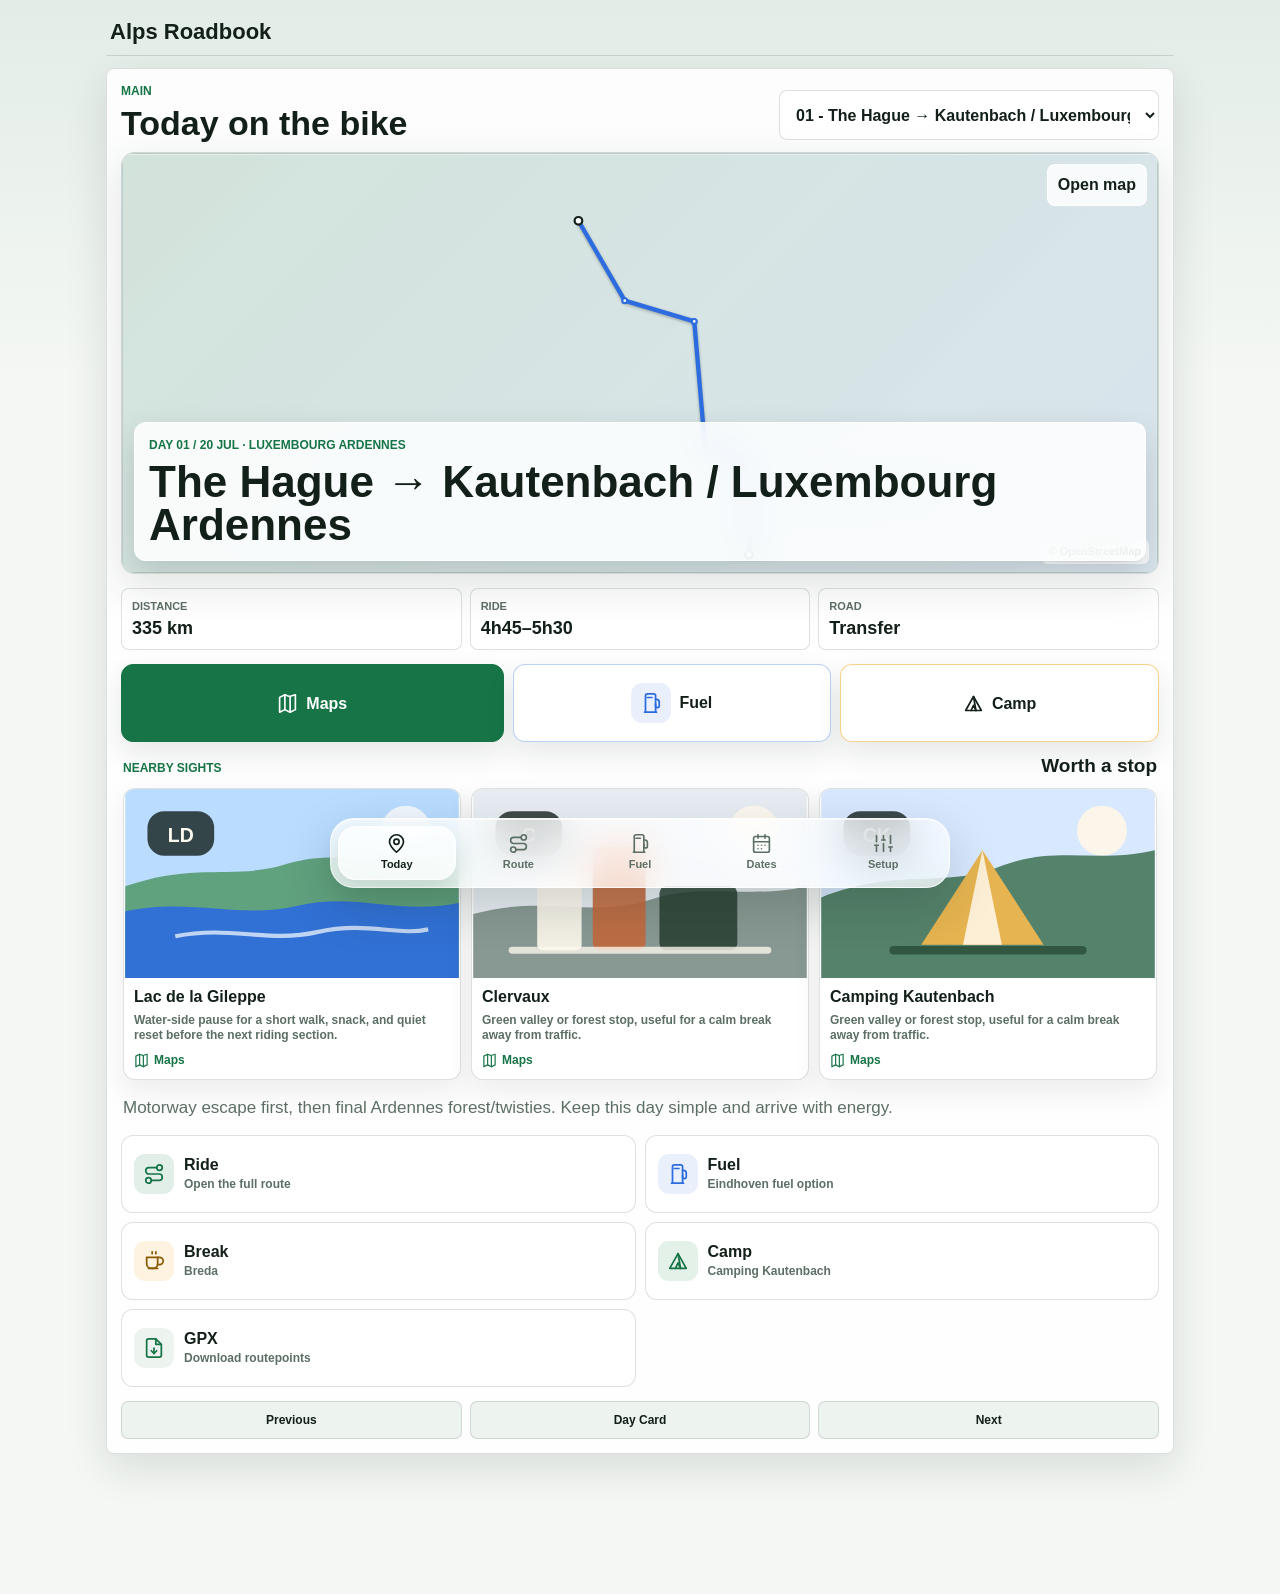
==== commit dcd63d83: "Add today swipe and nearby sights" ====
--- a/docs/index.html
+++ b/docs/index.html
@@ -1,6 +1,6 @@
 <!doctype html><html lang="en"><head><meta charset="utf-8"><meta name="viewport" content="width=device-width, initial-scale=1, viewport-fit=cover"><meta name="apple-mobile-web-app-capable" content="yes"><meta name="apple-mobile-web-app-status-bar-style" content="default"><title>Ducati Alps Road Book</title>
 <link rel="manifest" href="manifest.webmanifest">
-<link rel="apple-touch-icon" sizes="180x180" href="icons/icon-180.png?v=16">
+<link rel="apple-touch-icon" sizes="180x180" href="icons/icon-180.png?v=17">
 <meta name="theme-color" content="#f4f7f4">
 <meta name="mobile-web-app-capable" content="yes">
 <meta name="application-name" content="Alps Roadbook">
@@ -9,7 +9,7 @@
 :root{--bg:#06110c;--card:#101713;--card2:#18211c;--text:#fffaf0;--muted:#c7d2c2;--line:#34433a;--accent:#7dd87d;--green:#22c55e;--yellow:#f59e0b;--red:#ef4444;--light:#fffaf0;--dark:#08100b}
 *{box-sizing:border-box} html{scroll-behavior:smooth} body{margin:0;background:var(--bg);color:var(--text);font-family:-apple-system,BlinkMacSystemFont,"Segoe UI",Roboto,Arial,sans-serif;line-height:1.45;font-size:16px;-webkit-text-size-adjust:100%}
 a{color:inherit}.wrap{width:min(1100px,100%);margin:0 auto;padding:16px}.hero{padding:20px 16px 10px}.hero h1{font-size:clamp(28px,7vw,56px);line-height:.98;margin:0 0 8px;letter-spacing:-.04em}.hero p{color:var(--muted);font-size:17px;margin:0 0 12px}.pillrow,.daynav{display:flex;gap:8px;overflow:auto;padding:8px 0 12px;scroll-snap-type:x proximity}.pill,.daypill{white-space:nowrap;border:1px solid var(--line);border-radius:999px;padding:10px 14px;background:#08100b;color:#dbe7d4;text-decoration:none;font-weight:800;scroll-snap-align:start}.pill.primary{background:var(--accent);color:#06110c;border-color:var(--accent)}.panel{background:linear-gradient(180deg,#101713,#08100b);border:1px solid var(--line);border-radius:22px;padding:14px;margin:12px 0;box-shadow:0 12px 35px rgba(0,0,0,.25)}.offline-map{width:100%;height:auto;display:block;border-radius:18px}.mapbox{background:#dbe7d4;border-radius:20px;overflow:hidden;border:1px solid #34433a}.mapcaption{font-size:12px;color:#c7d2c2;margin-top:8px}.grid{display:grid;grid-template-columns:1fr;gap:12px}.stats{display:grid;grid-template-columns:repeat(3,1fr);gap:8px;margin:12px 0}.stat{background:#06110c;border:1px solid var(--line);border-radius:16px;padding:10px}.stat b{display:block;font-size:18px}.stat span{font-size:12px;color:var(--muted);font-weight:700;text-transform:uppercase;letter-spacing:.04em}.card{background:var(--card);border:1px solid var(--line);border-radius:24px;margin:16px 0;overflow:hidden;box-shadow:0 18px 40px rgba(0,0,0,.24)}.card-header{padding:16px;border-bottom:1px solid var(--line);display:flex;gap:12px;align-items:flex-start;justify-content:space-between}.daynum{background:var(--accent);color:#06110c;border-radius:16px;padding:8px 10px;text-align:center;font-weight:900;min-width:58px}.date{font-size:12px;text-transform:uppercase;letter-spacing:.06em}.card h2{font-size:22px;line-height:1.05;margin:0 0 4px;letter-spacing:-.02em}.badge{display:inline-flex;align-items:center;gap:6px;border:1px solid var(--line);background:#06110c;border-radius:999px;padding:6px 9px;font-weight:800;font-size:12px;color:#dff6d8}.card-body{padding:14px}.section-title{font-size:12px;color:#a8e6a1;text-transform:uppercase;letter-spacing:.08em;font-weight:900;margin:16px 0 6px}.note{color:#dff6d8;background:#06110c;border-left:4px solid var(--accent);padding:12px;border-radius:14px;margin:12px 0}.items{display:grid;gap:8px;margin:8px 0}.item{display:grid;grid-template-columns:34px 1fr;gap:8px;background:#06110c;border:1px solid #2a3a31;border-radius:16px;padding:10px}.ico{width:34px;height:34px;border-radius:12px;display:flex;align-items:center;justify-content:center;background:#18211c;font-size:17px}.item strong{display:block;margin-bottom:2px}.item small{color:#c7d2c2}.btns{display:grid;grid-template-columns:1fr 1fr;gap:9px;margin-top:14px}.btn{display:flex;align-items:center;justify-content:center;min-height:48px;border-radius:16px;text-decoration:none;font-weight:900;border:1px solid var(--line);background:#06110c;color:#fffaf0;text-align:center;padding:10px}.btn.blue{background:#7dd87d;color:#06110c;border-color:#7dd87d}.btn.green{background:#22c55e;color:#021406;border-color:#22c55e}.btn.full{grid-column:1/-1}.stoplist{counter-reset:stop;display:grid;gap:7px}.stop{counter-increment:stop;display:flex;gap:9px;align-items:center;background:#06110c;border:1px solid #2a3a31;border-radius:14px;padding:8px 10px}.stop::before{content:counter(stop);width:24px;height:24px;border-radius:999px;background:#25382c;color:#fff;display:flex;align-items:center;justify-content:center;font-size:12px;font-weight:900}.stop .typ{margin-left:auto;font-size:12px;color:#c7d2c2}.sticky{position:sticky;top:0;z-index:10;background:rgba(11,18,32,.93);backdrop-filter:blur(12px);border-bottom:1px solid var(--line);padding:8px 16px}.ridebar{display:flex;gap:8px;overflow:auto}.ridebar a{min-height:44px;display:flex;align-items:center}.warning{background:#2a1905;border:1px solid #92400e;color:#ffedd5;border-radius:18px;padding:12px;margin:12px 0}.safe{background:#052e16;border:1px solid #166534;color:#dcfce7;border-radius:18px;padding:12px;margin:12px 0}.desktop-only{display:none}.kbd{font-family:ui-monospace,SFMono-Regular,Menlo,monospace;background:#06110c;border:1px solid var(--line);border-radius:8px;padding:2px 6px;color:#dbe7d4}.footer{color:#94a3b8;padding:30px 16px 60px}.maplegend{display:flex;flex-wrap:wrap;gap:8px;margin-top:8px}.legend{display:flex;align-items:center;gap:6px;font-size:12px;color:#c7d2c2}.dot{width:10px;height:10px;border-radius:50%;display:inline-block}.wake{border:0;background:#fffaf0;color:#08100b;border-radius:999px;padding:11px 15px;font-weight:900}.status{font-size:13px;color:#c7d2c2;margin-left:8px}@media(min-width:760px){.grid{grid-template-columns:1.1fr .9fr}.card-body{display:grid;grid-template-columns:.9fr 1.1fr;gap:16px}.mapcol{position:sticky;top:80px;align-self:start}.btns{grid-template-columns:repeat(3,1fr)}.desktop-only{display:block}.hero h1{max-width:850px}.stats{grid-template-columns:repeat(6,1fr)}}@media print{body{background:#fff;color:#000}.sticky,.btns,.wake{display:none}.card,.panel{break-inside:avoid;box-shadow:none;border-color:#ddd;background:#fff;color:#000}.item,.stat,.note{background:#fff;color:#000}.mapcaption,.hero p{color:#333}}
-</style><link rel="stylesheet" href="app.css?v=16">
+</style><link rel="stylesheet" href="app.css?v=17">
 </head><body><div class="sticky"><div class="ridebar"><a class="daypill" href="#top">Overview</a><a class="daypill" href="#iphone">Install</a><a class="daypill" href="#days">Days</a><button class="wake" onclick="keepAwake()">Keep screen awake</button><span id="wakestatus" class="status"></span></div></div><main id="top" class="wrap"><section class="hero"><h1>Ducati Alps Road Book</h1><p>Installable iPhone road-book app for the Ducati Scrambler Alps trip. It includes offline schematic maps, GPX routepoints, big bike-friendly controls, and cached files for low-signal areas after the first load.</p><div class="pillrow"><a class="pill primary" href="#days">Start riding days</a><a class="pill" href="#iphone">How to use on iPhone</a><a class="pill" href="#gpx">GPX v3 notes</a></div></section><section class="panel grid"><div><h2 style="margin-top:0">Full itinerary overview</h2><p style="color:#c7d2c2">20 July → 14 August · The Hague → Le Bost/Biollet → Beaufort/Roselend → Bourg-Saint-Maurice → Geneva → Meiringen → Zurich → Vosges/Ardennes → The Hague.</p><div class="stats"><div class="stat"><span>Riding days</span><b>20</b></div><div class="stat"><span>Max target</span><b>≤ 6h</b></div><div class="stat"><span>Style</span><b>Camp</b></div><div class="stat"><span>Bike</span><b>Scrambler</b></div><div class="stat"><span>Fuel plan</span><b>180–200 km</b></div><div class="stat"><span>Off-road</span><b>Easy</b></div></div></div><div class="mapbox"><svg class="offline-map" viewBox="0 0 360 260" role="img" aria-label="Offline schematic map for Full itinerary"><rect x="0" y="0" width="360" height="100%" rx="18" fill="#fffaf0"/><path d="M18 35 C 88 17, 146 53, 220 35 S 305 21, 342 40" fill="none" stroke="#dbe7d4" stroke-width="1"/><path d="M18 69 C 88 51, 146 87, 220 69 S 305 55, 342 74" fill="none" stroke="#dbe7d4" stroke-width="1"/><path d="M18 103 C 88 85, 146 121, 220 103 S 305 89, 342 108" fill="none" stroke="#dbe7d4" stroke-width="1"/><path d="M18 137 C 88 119, 146 155, 220 137 S 305 123, 342 142" fill="none" stroke="#dbe7d4" stroke-width="1"/><path d="M18 171 C 88 153, 146 189, 220 171 S 305 157, 342 176" fill="none" stroke="#dbe7d4" stroke-width="1"/><path d="M18 205 C 88 187, 146 223, 220 205 S 305 191, 342 210" fill="none" stroke="#dbe7d4" stroke-width="1"/><path d="M18 239 C 88 221, 146 257, 220 239 S 305 225, 342 244" fill="none" stroke="#dbe7d4" stroke-width="1"/><path d="M155.8,30.0 L187.4,89.1 L151.4,166.2 L151.4,166.2 L126.3,199.3 L126.3,199.3 L197.5,207.2 L197.5,207.2 L197.5,207.2 L197.5,207.2 L201.1,210.0 L201.1,210.0 L201.1,210.0 L189.7,193.6 L189.7,193.6 L227.2,179.0 L227.9,179.6 L233.7,160.9 L205.9,143.6 L184.6,74.0 L155.8,30.0" fill="none" stroke="#08100b" stroke-width="4.5" stroke-linecap="round" stroke-linejoin="round" opacity="0.92"/><path d="M155.8,30.0 L187.4,89.1 L151.4,166.2 L151.4,166.2 L126.3,199.3 L126.3,199.3 L197.5,207.2 L197.5,207.2 L197.5,207.2 L197.5,207.2 L201.1,210.0 L201.1,210.0 L201.1,210.0 L189.7,193.6 L189.7,193.6 L227.2,179.0 L227.9,179.6 L233.7,160.9 L205.9,143.6 L184.6,74.0 L155.8,30.0" fill="none" stroke="#ffffff" stroke-width="1.6" stroke-linecap="round" stroke-linejoin="round" opacity="0.75"/><circle cx="155.8" cy="30.0" r="8" fill="#101713" stroke="#fff" stroke-width="2"/><text x="165.8" y="22.0" font-size="10" font-weight="700" fill="#08100b">The Hague</text><circle cx="187.4" cy="89.1" r="8" fill="#166534" stroke="#fff" stroke-width="2"/><text x="197.4" y="81.1" font-size="10" font-weight="700" fill="#08100b">Camping Kautenbach</text><circle cx="151.4" cy="166.2" r="8" fill="#166534" stroke="#fff" stroke-width="2"/><text x="161.4" y="158.2" font-size="10" font-weight="700" fill="#08100b">Lac des Settons</text><circle cx="151.4" cy="166.2" r="8" fill="#166534" stroke="#fff" stroke-width="2"/><text x="161.4" y="158.2" font-size="10" font-weight="700" fill="#08100b">Lac des Settons</text><circle cx="126.3" cy="199.3" r="6" fill="#34433a" stroke="#fff" stroke-width="2"/><circle cx="126.3" cy="199.3" r="6" fill="#34433a" stroke="#fff" stroke-width="2"/><circle cx="197.5" cy="207.2" r="8" fill="#166534" stroke="#fff" stroke-width="2"/><text x="207.5" y="199.2" font-size="10" font-weight="700" fill="#08100b">Beaufort</text><circle cx="197.5" cy="207.2" r="8" fill="#166534" stroke="#fff" stroke-width="2"/><text x="207.5" y="199.2" font-size="10" font-weight="700" fill="#08100b">Beaufort</text><circle cx="197.5" cy="207.2" r="8" fill="#166534" stroke="#fff" stroke-width="2"/><text x="207.5" y="199.2" font-size="10" font-weight="700" fill="#08100b">Beaufort</text><circle cx="197.5" cy="207.2" r="8" fill="#166534" stroke="#fff" stroke-width="2"/><text x="207.5" y="199.2" font-size="10" font-weight="700" fill="#08100b">Beaufort</text><circle cx="201.1" cy="210.0" r="8" fill="#166534" stroke="#fff" stroke-width="2"/><text x="211.1" y="202.0" font-size="10" font-weight="700" fill="#08100b">Bourg-Saint-Maurice</text><circle cx="201.1" cy="210.0" r="8" fill="#166534" stroke="#fff" stroke-width="2"/><circle cx="201.1" cy="210.0" r="8" fill="#166534" stroke="#fff" stroke-width="2"/><circle cx="189.7" cy="193.6" r="6" fill="#34433a" stroke="#fff" stroke-width="2"/><circle cx="189.7" cy="193.6" r="6" fill="#b45309" stroke="#fff" stroke-width="2"/><circle cx="227.2" cy="179.0" r="8" fill="#166534" stroke="#fff" stroke-width="2"/><circle cx="227.9" cy="179.6" r="8" fill="#166534" stroke="#fff" stroke-width="2"/><circle cx="233.7" cy="160.9" r="6" fill="#34433a" stroke="#fff" stroke-width="2"/><circle cx="205.9" cy="143.6" r="8" fill="#166534" stroke="#fff" stroke-width="2"/><circle cx="184.6" cy="74.0" r="8" fill="#166534" stroke="#fff" stroke-width="2"/><circle cx="155.8" cy="30.0" r="6" fill="#34433a" stroke="#fff" stroke-width="2"/><text x="165.8" y="22.0" font-size="10" font-weight="700" fill="#08100b">The Hague</text><g transform="translate(300 16)"><circle cx="24" cy="24" r="18" fill="#fff" stroke="#c7d2c2"/><text x="24" y="21" text-anchor="middle" font-size="10" font-weight="800" fill="#08100b">N</text><path d="M24 25 L19 36 L24 32 L29 36 Z" fill="#08100b" opacity=".8"/></g></svg></div></section><section id="iphone" class="panel"><h2 style="margin-top:0">Install on iPhone / bike-mounted use</h2><div class="safe"><strong>PWA mode:</strong> open this GitHub Pages link in Safari, then use Share → Add to Home Screen. The app will launch full-screen with its own icon and cache the road book files.</div><div class="warning"><strong>Bike use:</strong> use the road book as a planning/checkpoint tool when stopped. For moving navigation, open the route in Google Maps or import GPX into OsmAnd, Kurviger, Calimoto, Garmin or TomTom with voice guidance.</div><div class="items"><div class="item"><div class="ico">1</div><div><strong>Add to Home Screen</strong><small>Open the GitHub Pages URL in Safari → Share → Add to Home Screen → launch it like an app.</small></div></div><div class="item"><div class="ico">2</div><div><strong>Pre-download maps</strong><small>Use Google Maps offline areas or OsmAnd/Organic Maps offline maps for France, Switzerland, Belgium, Luxembourg and the Netherlands.</small></div></div><div class="item"><div class="ico">3</div><div><strong>Use GPX in a navigation app</strong><small>For the bike, import GPX v3 into OsmAnd, Kurviger, Calimoto, Garmin or TomTom and let that app calculate the roads.</small></div></div></div></section><section id="days"><h2 style="padding:0 4px">Daily road book</h2><nav class="daynav"><a class="daypill" href="#day01">01 · 20 Jul</a><a class="daypill" href="#day02">02 · 21 Jul</a><a class="daypill" href="#day03">03 · 22 Jul</a><a class="daypill" href="#day04">04 · 23 Jul</a><a class="daypill" href="#day05">05 · 24–30 Jul</a><a class="daypill" href="#day06">06 · 31 Jul</a><a class="daypill" href="#day07">07 · 1 Aug</a><a class="daypill" href="#day08">08 · 2 Aug</a><a class="daypill" href="#day09">09 · 3 Aug</a><a class="daypill" href="#day10">10 · 4 Aug</a><a class="daypill" href="#day11">11 · 5 Aug</a><a class="daypill" href="#day12">12 · 6 Aug</a><a class="daypill" href="#day13">13 · 7 Aug</a><a class="daypill" href="#day14">14 · 8 Aug</a><a class="daypill" href="#day15">15 · 9 Aug</a><a class="daypill" href="#day16">16 · 10 Aug</a><a class="daypill" href="#day17">17 · 11 Aug</a><a class="daypill" href="#day18">18 · 12 Aug</a><a class="daypill" href="#day19">19 · 13 Aug</a><a class="daypill" href="#day20">20 · 14 Aug</a></nav><article class="card" id="day01"><div class="card-header"><div class="daynum"><div class="date">Day</div>01</div><div style="flex:1"><h2>The Hague → Kautenbach / Luxembourg Ardennes</h2><div style="color:#c7d2c2;font-weight:800">20 Jul · Luxembourg Ardennes</div><div style="margin-top:8px"><span class="badge">Transfer</span> <span class="badge">Easy</span></div></div></div><div class="card-body"><div class="mapcol"><div class="mapbox"><svg class="offline-map" viewBox="0 0 360 210" role="img" aria-label="Offline schematic map for Day 1 The Hague → Kautenbach / Luxembourg Ardennes"><rect x="0" y="0" width="360" height="100%" rx="18" fill="#fffaf0"/><path d="M18 35 C 88 17, 146 53, 220 35 S 305 21, 342 40" fill="none" stroke="#dbe7d4" stroke-width="1"/><path d="M18 69 C 88 51, 146 87, 220 69 S 305 55, 342 74" fill="none" stroke="#dbe7d4" stroke-width="1"/><path d="M18 103 C 88 85, 146 121, 220 103 S 305 89, 342 108" fill="none" stroke="#dbe7d4" stroke-width="1"/><path d="M18 137 C 88 119, 146 155, 220 137 S 305 123, 342 142" fill="none" stroke="#dbe7d4" stroke-width="1"/><path d="M18 171 C 88 153, 146 189, 220 171 S 305 157, 342 176" fill="none" stroke="#dbe7d4" stroke-width="1"/><path d="M146.6,30.0 L164.7,60.6 L191.7,68.6 L196.0,118.2 L211.2,121.0 L213.4,153.7 L213.0,160.0" fill="none" stroke="#08100b" stroke-width="4.5" stroke-linecap="round" stroke-linejoin="round" opacity="0.92"/><path d="M146.6,30.0 L164.7,60.6 L191.7,68.6 L196.0,118.2 L211.2,121.0 L213.4,153.7 L213.0,160.0" fill="none" stroke="#ffffff" stroke-width="1.6" stroke-linecap="round" stroke-linejoin="round" opacity="0.75"/><circle cx="146.6" cy="30.0" r="8" fill="#101713" stroke="#fff" stroke-width="2"/><text x="156.6" y="22.0" font-size="10" font-weight="700" fill="#08100b">The Hague</text><circle cx="164.7" cy="60.6" r="6" fill="#3d7c5a" stroke="#fff" stroke-width="2"/><circle cx="191.7" cy="68.6" r="6" fill="#b45309" stroke="#fff" stroke-width="2"/><text x="201.7" y="60.6" font-size="10" font-weight="700" fill="#08100b">Eindhoven fuel option</text><circle cx="196.0" cy="118.2" r="6" fill="#b45309" stroke="#fff" stroke-width="2"/><text x="206.0" y="110.2" font-size="10" font-weight="700" fill="#08100b">Liège / fuel</text><circle cx="211.2" cy="121.0" r="6" fill="#3d7c5a" stroke="#fff" stroke-width="2"/><circle cx="213.4" cy="153.7" r="6" fill="#7c3aed" stroke="#fff" stroke-width="2"/><text x="223.4" y="145.7" font-size="10" font-weight="700" fill="#08100b">Clervaux</text><circle cx="213.0" cy="160.0" r="8" fill="#166534" stroke="#fff" stroke-width="2"/><text x="223.0" y="152.0" font-size="10" font-weight="700" fill="#08100b">Camping Kautenbach</text><g transform="translate(300 16)"><circle cx="24" cy="24" r="18" fill="#fff" stroke="#c7d2c2"/><text x="24" y="21" text-anchor="middle" font-size="10" font-weight="800" fill="#08100b">N</text><path d="M24 25 L19 36 L24 32 L29 36 Z" fill="#08100b" opacity=".8"/></g></svg></div><div class="mapcaption">Offline schematic map: good for orientation. Use Maps/OsmAnd/Kurviger for turn-by-turn navigation.</div><div class="maplegend"><span class="legend"><i class="dot" style="background:#101713"></i>start/end</span><span class="legend"><i class="dot" style="background:#b45309"></i>fuel</span><span class="legend"><i class="dot" style="background:#3d7c5a"></i>break</span><span class="legend"><i class="dot" style="background:#166534"></i>camp</span></div></div><div><div class="stats"><div class="stat"><span>Distance</span><b>335 km</b></div><div class="stat"><span>Riding time</span><b>4h45–5h30</b></div><div class="stat"><span>Road</span><b>Transfer</b></div></div><div class="section-title">Ride plan</div><p>Motorway escape first, then final Ardennes forest/twisties. Keep this day simple and arrive with energy.</p><div class="section-title">Stops</div><div class="stoplist"><div class="stop"><span>The Hague</span><span class="typ">S start</span></div><div class="stop"><span>Breda</span><span class="typ">☕ break</span></div><div class="stop"><span>Eindhoven fuel option</span><span class="typ">⛽ fuel</span></div><div class="stop"><span>Liège / fuel</span><span class="typ">⛽ fuel</span></div><div class="stop"><span>Lac de la Gileppe / nature stop</span><span class="typ">☕ break</span></div><div class="stop"><span>Clervaux</span><span class="typ">★ view</span></div><div class="stop"><span>Camping Kautenbach</span><span class="typ">C camp</span></div></div><div class="section-title">Eat / nature stop</div><div class="note">Meuse/Maas river picnic near Dinant or Namur. Easy camping-stove lunch if you prefer nature over restaurants.</div><div class="section-title">Fuel</div><div class="note">Start full. Top-up around Maastricht/Liège, then Luxembourg before camp. Do not arrive at camp with reserve only.</div><div class="section-title">Night</div><div class="note">Camping Kautenbach — biker-friendly Ardennes/Luxembourg nature stop.</div><div class="section-title">Road book note</div><p>Do not chase small roads too early. The goal is to leave NL comfortably and sleep in nature.</p><div class="btns"><a class="btn blue" href="https://www.google.com/maps/dir/?api=1&amp;origin=52.070500%2C4.300700&amp;destination=49.952000%2C6.020000&amp;travelmode=driving&amp;waypoints=51.571900%2C4.768300%7C51.441600%2C5.469700%7C50.632600%2C5.579700%7C50.587000%2C5.975000%7C50.054000%2C6.031000" target="_blank" rel="noopener">Google Maps</a><a class="btn green" href="https://www.campingkautenbach.lu/en" target="_blank" rel="noopener">Camping info</a><a class="btn" href="gpx/day_01_20_Jul_The_Hague_Kautenbach_Luxembourg_Ardennes.gpx" download>GPX file</a><a class="btn full" href="#day02">Next day ↓</a></div></div></div></article><article class="card" id="day02"><div class="card-header"><div class="daynum"><div class="date">Day</div>02</div><div style="flex:1"><h2>Kautenbach → Lac des Settons / Morvan</h2><div style="color:#c7d2c2;font-weight:800">21 Jul · Morvan</div><div style="margin-top:8px"><span class="badge">Transfer</span> <span class="badge">Moderate</span></div></div></div><div class="card-body"><div class="mapcol"><div class="mapbox"><svg class="offline-map" viewBox="0 0 360 210" role="img" aria-label="Offline schematic map for Day 2 Kautenbach → Lac des Settons / Morvan"><rect x="0" y="0" width="360" height="100%" rx="18" fill="#fffaf0"/><path d="M18 35 C 88 17, 146 53, 220 35 S 305 21, 342 40" fill="none" stroke="#dbe7d4" stroke-width="1"/><path d="M18 69 C 88 51, 146 87, 220 69 S 305 55, 342 74" fill="none" stroke="#dbe7d4" stroke-width="1"/><path d="M18 103 C 88 85, 146 121, 220 103 S 305 89, 342 108" fill="none" stroke="#dbe7d4" stroke-width="1"/><path d="M18 137 C 88 119, 146 155, 220 137 S 305 123, 342 142" fill="none" stroke="#dbe7d4" stroke-width="1"/><path d="M18 171 C 88 153, 146 189, 220 171 S 305 157, 342 176" fill="none" stroke="#dbe7d4" stroke-width="1"/><path d="M208.7,30.0 L212.2,46.0 L188.9,67.3 L170.2,93.8 L148.2,107.8 L153.0,155.6 L147.8,160.0" fill="none" stroke="#08100b" stroke-width="4.5" stroke-linecap="round" stroke-linejoin="round" opacity="0.92"/><path d="M208.7,30.0 L212.2,46.0 L188.9,67.3 L170.2,93.8 L148.2,107.8 L153.0,155.6 L147.8,160.0" fill="none" stroke="#ffffff" stroke-width="1.6" stroke-linecap="round" stroke-linejoin="round" opacity="0.75"/><circle cx="208.7" cy="30.0" r="8" fill="#101713" stroke="#fff" stroke-width="2"/><text x="218.7" y="22.0" font-size="10" font-weight="700" fill="#08100b">Camping Kautenbach</text><circle cx="212.2" cy="46.0" r="6" fill="#b45309" stroke="#fff" stroke-width="2"/><text x="222.2" y="38.0" font-size="10" font-weight="700" fill="#08100b">Luxembourg / fuel</text><circle cx="188.9" cy="67.3" r="6" fill="#3d7c5a" stroke="#fff" stroke-width="2"/><circle cx="170.2" cy="93.8" r="6" fill="#3d7c5a" stroke="#fff" stroke-width="2"/><circle cx="148.2" cy="107.8" r="6" fill="#7c3aed" stroke="#fff" stroke-width="2"/><text x="158.2" y="99.8" font-size="10" font-weight="700" fill="#08100b">Troyes bypass</text><circle cx="153.0" cy="155.6" r="6" fill="#b45309" stroke="#fff" stroke-width="2"/><text x="163.0" y="147.6" font-size="10" font-weight="700" fill="#08100b">Saulieu / fuel</text><circle cx="147.8" cy="160.0" r="8" fill="#166534" stroke="#fff" stroke-width="2"/><text x="157.8" y="152.0" font-size="10" font-weight="700" fill="#08100b">Lac des Settons</text><g transform="translate(300 16)"><circle cx="24" cy="24" r="18" fill="#fff" stroke="#c7d2c2"/><text x="24" y="21" text-anchor="middle" font-size="10" font-weight="800" fill="#08100b">N</text><path d="M24 25 L19 36 L24 32 L29 36 Z" fill="#08100b" opacity=".8"/></g></svg></div><div class="mapcaption">Offline schematic map: good for orientation. Use Maps/OsmAnd/Kurviger for turn-by-turn navigation.</div><div class="maplegend"><span class="legend"><i class="dot" style="background:#101713"></i>start/end</span><span class="legend"><i class="dot" style="background:#b45309"></i>fuel</span><span class="legend"><i class="dot" style="background:#3d7c5a"></i>break</span><span class="legend"><i class="dot" style="background:#166534"></i>camp</span></div></div><div><div class="stats"><div class="stat"><span>Distance</span><b>380 km</b></div><div class="stat"><span>Riding time</span><b>5h15–5h50</b></div><div class="stat"><span>Road</span><b>Transfer</b></div></div><div class="section-title">Ride plan</div><p>Fast roads first, then quiet Burgundy/Morvan roads. This is the longest planned riding day but stays under your 6h limit.</p><div class="section-title">Stops</div><div class="stoplist"><div class="stop"><span>Camping Kautenbach</span><span class="typ">S start</span></div><div class="stop"><span>Luxembourg / fuel</span><span class="typ">⛽ fuel</span></div><div class="stop"><span>Verdun coffee stop</span><span class="typ">☕ break</span></div><div class="stop"><span>Lac du Der / picnic</span><span class="typ">☕ break</span></div><div class="stop"><span>Troyes bypass</span><span class="typ">★ view</span></div><div class="stop"><span>Saulieu / fuel</span><span class="typ">⛽ fuel</span></div><div class="stop"><span>Lac des Settons</span><span class="typ">C camp</span></div></div><div class="section-title">Eat / nature stop</div><div class="note">Langres / Lac de la Liez for picnic, then one second pause before entering the Morvan.</div><div class="section-title">Fuel</div><div class="note">Fill in Luxembourg. Top-up around Langres/Chaumont, then final fuel at Saulieu or Montsauche.</div><div class="section-title">Night</div><div class="note">Camping Plage des Settons or Camping-Chalets Settons — lake/nature base.</div><div class="section-title">Road book note</div><p>Start early, take two real breaks, and avoid arriving tired or in the dark.</p><div class="btns"><a class="btn blue" href="https://www.google.com/maps/dir/?api=1&amp;origin=49.952000%2C6.020000&amp;destination=47.187000%2C4.061000&amp;travelmode=driving&amp;waypoints=49.611600%2C6.131900%7C49.159000%2C5.383000%7C48.594000%2C4.782000%7C48.297000%2C4.074000%7C47.280000%2C4.228000" target="_blank" rel="noopener">Google Maps</a><a class="btn green" href="https://camping-chalets-settons.com/en/campsite-lac-des-settons-morvan/" target="_blank" rel="noopener">Camping info</a><a class="btn" href="gpx/day_02_21_Jul_Kautenbach_Lac_des_Settons_Morvan.gpx" download>GPX file</a><a class="btn full" href="#day03">Next day ↓</a></div></div></div></article><article class="card" id="day03"><div class="card-header"><div class="daynum"><div class="date">Day</div>03</div><div style="flex:1"><h2>Lac des Settons → Morvan loop</h2><div style="color:#c7d2c2;font-weight:800">22 Jul · Morvan</div><div style="margin-top:8px"><span class="badge">Base loop</span> <span class="badge">Easy</span></div></div></div><div class="card-body"><div class="mapcol"><div class="mapbox"><svg class="offline-map" viewBox="0 0 360 210" role="img" aria-label="Offline schematic map for Day 3 Lac des Settons → Morvan loop"><rect x="0" y="0" width="360" height="100%" rx="18" fill="#fffaf0"/><path d="M18 35 C 88 17, 146 53, 220 35 S 305 21, 342 40" fill="none" stroke="#dbe7d4" stroke-width="1"/><path d="M18 69 C 88 51, 146 87, 220 69 S 305 55, 342 74" fill="none" stroke="#dbe7d4" stroke-width="1"/><path d="M18 103 C 88 85, 146 121, 220 103 S 305 89, 342 108" fill="none" stroke="#dbe7d4" stroke-width="1"/><path d="M18 137 C 88 119, 146 155, 220 137 S 305 123, 342 142" fill="none" stroke="#dbe7d4" stroke-width="1"/><path d="M18 171 C 88 153, 146 189, 220 171 S 305 157, 342 176" fill="none" stroke="#dbe7d4" stroke-width="1"/><path d="M237.5,69.8 L218.1,47.3 L146.0,110.4 L172.1,160.0 L122.5,30.0 L237.5,69.8" fill="none" stroke="#08100b" stroke-width="4.5" stroke-linecap="round" stroke-linejoin="round" opacity="0.92"/><path d="M237.5,69.8 L218.1,47.3 L146.0,110.4 L172.1,160.0 L122.5,30.0 L237.5,69.8" fill="none" stroke="#ffffff" stroke-width="1.6" stroke-linecap="round" stroke-linejoin="round" opacity="0.75"/><circle cx="237.5" cy="69.8" r="8" fill="#101713" stroke="#fff" stroke-width="2"/><text x="247.5" y="61.8" font-size="10" font-weight="700" fill="#08100b">Lac des Settons</text><circle cx="218.1" cy="47.3" r="6" fill="#b45309" stroke="#fff" stroke-width="2"/><text x="228.1" y="39.3" font-size="10" font-weight="700" fill="#08100b">Montsauche-les-Settons</text><circle cx="146.0" cy="110.4" r="6" fill="#3d7c5a" stroke="#fff" stroke-width="2"/><circle cx="172.1" cy="160.0" r="6" fill="#7c3aed" stroke="#fff" stroke-width="2"/><text x="182.1" y="152.0" font-size="10" font-weight="700" fill="#08100b">Château-Chinon</text><circle cx="122.5" cy="30.0" r="6" fill="#3d7c5a" stroke="#fff" stroke-width="2"/><circle cx="237.5" cy="69.8" r="8" fill="#166534" stroke="#fff" stroke-width="2"/><text x="247.5" y="61.8" font-size="10" font-weight="700" fill="#08100b">Lac des Settons</text><g transform="translate(300 16)"><circle cx="24" cy="24" r="18" fill="#fff" stroke="#c7d2c2"/><text x="24" y="21" text-anchor="middle" font-size="10" font-weight="800" fill="#08100b">N</text><path d="M24 25 L19 36 L24 32 L29 36 Z" fill="#08100b" opacity=".8"/></g></svg></div><div class="mapcaption">Offline schematic map: good for orientation. Use Maps/OsmAnd/Kurviger for turn-by-turn navigation.</div><div class="maplegend"><span class="legend"><i class="dot" style="background:#101713"></i>start/end</span><span class="legend"><i class="dot" style="background:#b45309"></i>fuel</span><span class="legend"><i class="dot" style="background:#3d7c5a"></i>break</span><span class="legend"><i class="dot" style="background:#166534"></i>camp</span></div></div><div><div class="stats"><div class="stat"><span>Distance</span><b>120 km</b></div><div class="stat"><span>Riding time</span><b>2h30–4h00</b></div><div class="stat"><span>Road</span><b>Base loop</b></div></div><div class="section-title">Ride plan</div><p>Small forest roads, lake roads, and only easy open gravel if clearly legal. A low-pressure test day.</p><div class="section-title">Stops</div><div class="stoplist"><div class="stop"><span>Lac des Settons</span><span class="typ">S start</span></div><div class="stop"><span>Montsauche-les-Settons / fuel</span><span class="typ">⛽ fuel</span></div><div class="stop"><span>Lac de Pannecière</span><span class="typ">☕ break</span></div><div class="stop"><span>Château-Chinon</span><span class="typ">★ view</span></div><div class="stop"><span>Lac de Chaumeçon</span><span class="typ">☕ break</span></div><div class="stop"><span>Lac des Settons</span><span class="typ">C camp</span></div></div><div class="section-title">Eat / nature stop</div><div class="note">Lac de Pannecière or quiet lakeside cooking stop.</div><div class="section-title">Fuel</div><div class="note">Short loop. Top-up at Montsauche-les-Settons or Saulieu if needed.</div><div class="section-title">Night</div><div class="note">Same campsite at Lac des Settons.</div><div class="section-title">Road book note</div><p>Perfect day to test loaded bike setup, tyre pressure, and cooking routine before the Alps.</p><div class="btns"><a class="btn blue" href="https://www.google.com/maps/dir/?api=1&amp;origin=47.187000%2C4.061000&amp;destination=47.187000%2C4.061000&amp;travelmode=driving&amp;waypoints=47.217000%2C4.023000%7C47.133000%2C3.882000%7C47.067000%2C3.933000%7C47.240000%2C3.836000" target="_blank" rel="noopener">Google Maps</a><a class="btn green" href="https://www.burgundy-tourism.com/sit/camping-plage-des-settons" target="_blank" rel="noopener">Camping info</a><a class="btn" href="gpx/day_03_22_Jul_Lac_des_Settons_Morvan_loop.gpx" download>GPX file</a><a class="btn full" href="#day04">Next day ↓</a></div></div></div></article><article class="card" id="day04"><div class="card-header"><div class="daynum"><div class="date">Day</div>04</div><div style="flex:1"><h2>Lac des Settons → Le Bost, 63640 Biollet</h2><div style="color:#c7d2c2;font-weight:800">23 Jul · Le Bost</div><div style="margin-top:8px"><span class="badge">Transfer</span> <span class="badge">Easy</span></div></div></div><div class="card-body"><div class="mapcol"><div class="mapbox"><svg class="offline-map" viewBox="0 0 360 210" role="img" aria-label="Offline schematic map for Day 4 Lac des Settons → Le Bost, 63640 Biollet"><rect x="0" y="0" width="360" height="100%" rx="18" fill="#fffaf0"/><path d="M18 35 C 88 17, 146 53, 220 35 S 305 21, 342 40" fill="none" stroke="#dbe7d4" stroke-width="1"/><path d="M18 69 C 88 51, 146 87, 220 69 S 305 55, 342 74" fill="none" stroke="#dbe7d4" stroke-width="1"/><path d="M18 103 C 88 85, 146 121, 220 103 S 305 89, 342 108" fill="none" stroke="#dbe7d4" stroke-width="1"/><path d="M18 137 C 88 119, 146 155, 220 137 S 305 123, 342 142" fill="none" stroke="#dbe7d4" stroke-width="1"/><path d="M18 171 C 88 153, 146 189, 220 171 S 305 157, 342 176" fill="none" stroke="#dbe7d4" stroke-width="1"/><path d="M234.8,30.0 L167.0,51.6 L180.2,97.7 L125.2,122.7 L131.9,160.0" fill="none" stroke="#08100b" stroke-width="4.5" stroke-linecap="round" stroke-linejoin="round" opacity="0.92"/><path d="M234.8,30.0 L167.0,51.6 L180.2,97.7 L125.2,122.7 L131.9,160.0" fill="none" stroke="#ffffff" stroke-width="1.6" stroke-linecap="round" stroke-linejoin="round" opacity="0.75"/><circle cx="234.8" cy="30.0" r="8" fill="#101713" stroke="#fff" stroke-width="2"/><text x="244.8" y="22.0" font-size="10" font-weight="700" fill="#08100b">Lac des Settons</text><circle cx="167.0" cy="51.6" r="6" fill="#3d7c5a" stroke="#fff" stroke-width="2"/><circle cx="180.2" cy="97.7" r="6" fill="#3d7c5a" stroke="#fff" stroke-width="2"/><circle cx="125.2" cy="122.7" r="6" fill="#b45309" stroke="#fff" stroke-width="2"/><text x="135.2" y="114.7" font-size="10" font-weight="700" fill="#08100b">Montluçon / fuel</text><circle cx="131.9" cy="160.0" r="6" fill="#34433a" stroke="#fff" stroke-width="2"/><text x="141.9" y="152.0" font-size="10" font-weight="700" fill="#08100b">Le Bost / Biollet</text><g transform="translate(300 16)"><circle cx="24" cy="24" r="18" fill="#fff" stroke="#c7d2c2"/><text x="24" y="21" text-anchor="middle" font-size="10" font-weight="800" fill="#08100b">N</text><path d="M24 25 L19 36 L24 32 L29 36 Z" fill="#08100b" opacity=".8"/></g></svg></div><div class="mapcaption">Offline schematic map: good for orientation. Use Maps/OsmAnd/Kurviger for turn-by-turn navigation.</div><div class="maplegend"><span class="legend"><i class="dot" style="background:#101713"></i>start/end</span><span class="legend"><i class="dot" style="background:#b45309"></i>fuel</span><span class="legend"><i class="dot" style="background:#3d7c5a"></i>break</span><span class="legend"><i class="dot" style="background:#166534"></i>camp</span></div></div><div><div class="stats"><div class="stat"><span>Distance</span><b>270 km</b></div><div class="stat"><span>Riding time</span><b>4h30–5h30</b></div><div class="stat"><span>Road</span><b>Transfer</b></div></div><div class="section-title">Ride plan</div><p>Morvan to Allier/Combrailles. Scenic D-roads where possible, but keep the objective clear: arrive relaxed.</p><div class="section-title">Stops</div><div class="stoplist"><div class="stop"><span>Lac des Settons</span><span class="typ">S start</span></div><div class="stop"><span>Nevers / coffee</span><span class="typ">☕ break</span></div><div class="stop"><span>Moulins / Allier break</span><span class="typ">☕ break</span></div><div class="stop"><span>Montluçon / fuel</span><span class="typ">⛽ fuel</span></div><div class="stop"><span>Le Bost / Biollet</span><span class="typ">• night</span></div></div><div class="section-title">Eat / nature stop</div><div class="note">Loire or Allier river picnic; easy coffee in the Moulins/Montluçon area.</div><div class="section-title">Fuel</div><div class="note">Fuel around Nevers/Moulins, then Montluçon before the smaller roads.</div><div class="section-title">Night</div><div class="note">Accommodation already booked in Le Bost.</div><div class="section-title">Road book note</div><p>Arrive with no stress before your 24/07 commitment.</p><div class="btns"><a class="btn blue" href="https://www.google.com/maps/dir/?api=1&amp;origin=47.187000%2C4.061000&amp;destination=45.999000%2C2.693000&amp;travelmode=driving&amp;waypoints=46.990000%2C3.159000%7C46.568000%2C3.334000%7C46.340000%2C2.603000" target="_blank" rel="noopener">Google Maps</a><a class="btn" href="#top">No campsite link</a><a class="btn" href="gpx/day_04_23_Jul_Lac_des_Settons_Le_Bost_63640_Biollet.gpx" download>GPX file</a><a class="btn full" href="#day05">Next day ↓</a></div></div></div></article><article class="card" id="day05"><div class="card-header"><div class="daynum"><div class="date">Day</div>05</div><div style="flex:1"><h2>Le Bost → Optional Auvergne loops</h2><div style="color:#c7d2c2;font-weight:800">24–30 Jul · Le Bost</div><div style="margin-top:8px"><span class="badge">Rest / local</span> <span class="badge">Easy</span></div></div></div><div class="card-body"><div class="mapcol"><div class="mapbox"><svg class="offline-map" viewBox="0 0 360 210" role="img" aria-label="Offline schematic map for Day 5 Le Bost → Optional Auvergne loops"><rect x="0" y="0" width="360" height="100%" rx="18" fill="#fffaf0"/><path d="M18 35 C 88 17, 146 53, 220 35 S 305 21, 342 40" fill="none" stroke="#dbe7d4" stroke-width="1"/><path d="M18 69 C 88 51, 146 87, 220 69 S 305 55, 342 74" fill="none" stroke="#dbe7d4" stroke-width="1"/><path d="M18 103 C 88 85, 146 121, 220 103 S 305 89, 342 108" fill="none" stroke="#dbe7d4" stroke-width="1"/><path d="M18 137 C 88 119, 146 155, 220 137 S 305 123, 342 142" fill="none" stroke="#dbe7d4" stroke-width="1"/><path d="M18 171 C 88 153, 146 189, 220 171 S 305 157, 342 176" fill="none" stroke="#dbe7d4" stroke-width="1"/><path d="M110.6,30.0 L157.0,85.7 L187.2,144.2 L243.2,160.0 L249.4,34.8 L110.6,30.0" fill="none" stroke="#08100b" stroke-width="4.5" stroke-linecap="round" stroke-linejoin="round" opacity="0.92"/><path d="M110.6,30.0 L157.0,85.7 L187.2,144.2 L243.2,160.0 L249.4,34.8 L110.6,30.0" fill="none" stroke="#ffffff" stroke-width="1.6" stroke-linecap="round" stroke-linejoin="round" opacity="0.75"/><circle cx="110.6" cy="30.0" r="8" fill="#101713" stroke="#fff" stroke-width="2"/><text x="120.6" y="22.0" font-size="10" font-weight="700" fill="#08100b">Le Bost / Biollet</text><circle cx="157.0" cy="85.7" r="6" fill="#3d7c5a" stroke="#fff" stroke-width="2"/><circle cx="187.2" cy="144.2" r="6" fill="#b45309" stroke="#fff" stroke-width="2"/><text x="197.2" y="136.2" font-size="10" font-weight="700" fill="#08100b">Pontgibaud fuel option</text><circle cx="243.2" cy="160.0" r="6" fill="#7c3aed" stroke="#fff" stroke-width="2"/><text x="253.2" y="152.0" font-size="10" font-weight="700" fill="#08100b">Col des Goules</text><circle cx="249.4" cy="34.8" r="6" fill="#3d7c5a" stroke="#fff" stroke-width="2"/><circle cx="110.6" cy="30.0" r="6" fill="#34433a" stroke="#fff" stroke-width="2"/><text x="120.6" y="22.0" font-size="10" font-weight="700" fill="#08100b">Le Bost / Biollet</text><g transform="translate(300 16)"><circle cx="24" cy="24" r="18" fill="#fff" stroke="#c7d2c2"/><text x="24" y="21" text-anchor="middle" font-size="10" font-weight="800" fill="#08100b">N</text><path d="M24 25 L19 36 L24 32 L29 36 Z" fill="#08100b" opacity=".8"/></g></svg></div><div class="mapcaption">Offline schematic map: good for orientation. Use Maps/OsmAnd/Kurviger for turn-by-turn navigation.</div><div class="maplegend"><span class="legend"><i class="dot" style="background:#101713"></i>start/end</span><span class="legend"><i class="dot" style="background:#b45309"></i>fuel</span><span class="legend"><i class="dot" style="background:#3d7c5a"></i>break</span><span class="legend"><i class="dot" style="background:#166534"></i>camp</span></div></div><div><div class="stats"><div class="stat"><span>Distance</span><b>120 km</b></div><div class="stat"><span>Riding time</span><b>2h30–4h30 optional</b></div><div class="stat"><span>Road</span><b>Rest / local</b></div></div><div class="section-title">Ride plan</div><p>Volcanic Auvergne roads, lakes, quiet countryside. Ride only when you feel like it.</p><div class="section-title">Stops</div><div class="stoplist"><div class="stop"><span>Le Bost / Biollet</span><span class="typ">S start</span></div><div class="stop"><span>Barrage des Fades</span><span class="typ">☕ break</span></div><div class="stop"><span>Pontgibaud fuel option</span><span class="typ">⛽ fuel</span></div><div class="stop"><span>Col des Goules / Chaîne des Puys</span><span class="typ">★ view</span></div><div class="stop"><span>Gour de Tazenat</span><span class="typ">☕ break</span></div><div class="stop"><span>Le Bost / Biollet</span><span class="typ">• night</span></div></div><div class="section-title">Eat / nature stop</div><div class="note">Barrage des Fades, Chaîne des Puys viewpoints, or quiet lakeside cooking stops.</div><div class="section-title">Fuel</div><div class="note">Keep the bike above half before loops; rural stations may close early.</div><div class="section-title">Night</div><div class="note">Accommodation in Le Bost.</div><div class="section-title">Road book note</div><p>Use this week for rest, chain lube, laundry, and repacking for the Alps.</p><div class="btns"><a class="btn blue" href="https://www.google.com/maps/dir/?api=1&amp;origin=45.999000%2C2.693000&amp;destination=45.999000%2C2.693000&amp;travelmode=driving&amp;waypoints=45.918000%2C2.790000%7C45.833000%2C2.853000%7C45.810000%2C2.970000%7C45.992000%2C2.983000" target="_blank" rel="noopener">Google Maps</a><a class="btn" href="#top">No campsite link</a><a class="btn" href="gpx/day_05_24_30_Jul_Le_Bost_Optional_Auvergne_loops.gpx" download>GPX file</a><a class="btn full" href="#day06">Next day ↓</a></div></div></div></article><article class="card" id="day06"><div class="card-header"><div class="daynum"><div class="date">Day</div>06</div><div style="flex:1"><h2>Le Bost → Beaufort / Arêches</h2><div style="color:#c7d2c2;font-weight:800">31 Jul · Beaufort / Roselend</div><div style="margin-top:8px"><span class="badge">Transfer</span> <span class="badge">Moderate</span></div></div></div><div class="card-body"><div class="mapcol"><div class="mapbox"><svg class="offline-map" viewBox="0 0 360 210" role="img" aria-label="Offline schematic map for Day 6 Le Bost → Beaufort / Arêches"><rect x="0" y="0" width="360" height="100%" rx="18" fill="#fffaf0"/><path d="M18 35 C 88 17, 146 53, 220 35 S 305 21, 342 40" fill="none" stroke="#dbe7d4" stroke-width="1"/><path d="M18 69 C 88 51, 146 87, 220 69 S 305 55, 342 74" fill="none" stroke="#dbe7d4" stroke-width="1"/><path d="M18 103 C 88 85, 146 121, 220 103 S 305 89, 342 108" fill="none" stroke="#dbe7d4" stroke-width="1"/><path d="M18 137 C 88 119, 146 155, 220 137 S 305 123, 342 142" fill="none" stroke="#dbe7d4" stroke-width="1"/><path d="M18 171 C 88 153, 146 189, 220 171 S 305 157, 342 176" fill="none" stroke="#dbe7d4" stroke-width="1"/><path d="M30.0,72.2 L136.3,68.1 L195.6,98.2 L271.0,121.9 L279.3,120.4 L316.0,108.1 L330.0,103.4" fill="none" stroke="#08100b" stroke-width="4.5" stroke-linecap="round" stroke-linejoin="round" opacity="0.92"/><path d="M30.0,72.2 L136.3,68.1 L195.6,98.2 L271.0,121.9 L279.3,120.4 L316.0,108.1 L330.0,103.4" fill="none" stroke="#ffffff" stroke-width="1.6" stroke-linecap="round" stroke-linejoin="round" opacity="0.75"/><circle cx="30.0" cy="72.2" r="8" fill="#101713" stroke="#fff" stroke-width="2"/><text x="40.0" y="64.2" font-size="10" font-weight="700" fill="#08100b">Le Bost / Biollet</text><circle cx="136.3" cy="68.1" r="6" fill="#b45309" stroke="#fff" stroke-width="2"/><text x="146.3" y="60.1" font-size="10" font-weight="700" fill="#08100b">Roanne / fuel</text><circle cx="195.6" cy="98.2" r="6" fill="#7c3aed" stroke="#fff" stroke-width="2"/><text x="205.6" y="90.2" font-size="10" font-weight="700" fill="#08100b">Lyon north</text><circle cx="271.0" cy="121.9" r="6" fill="#3d7c5a" stroke="#fff" stroke-width="2"/><circle cx="279.3" cy="120.4" r="6" fill="#b45309" stroke="#fff" stroke-width="2"/><text x="270.0" y="112.4" font-size="10" font-weight="700" fill="#08100b">Chambéry</text><circle cx="316.0" cy="108.1" r="6" fill="#b45309" stroke="#fff" stroke-width="2"/><text x="270.0" y="100.1" font-size="10" font-weight="700" fill="#08100b">Albertville</text><circle cx="330.0" cy="103.4" r="8" fill="#166534" stroke="#fff" stroke-width="2"/><text x="270.0" y="95.4" font-size="10" font-weight="700" fill="#08100b">Beaufort</text><g transform="translate(300 16)"><circle cx="24" cy="24" r="18" fill="#fff" stroke="#c7d2c2"/><text x="24" y="21" text-anchor="middle" font-size="10" font-weight="800" fill="#08100b">N</text><path d="M24 25 L19 36 L24 32 L29 36 Z" fill="#08100b" opacity=".8"/></g></svg></div><div class="mapcaption">Offline schematic map: good for orientation. Use Maps/OsmAnd/Kurviger for turn-by-turn navigation.</div><div class="maplegend"><span class="legend"><i class="dot" style="background:#101713"></i>start/end</span><span class="legend"><i class="dot" style="background:#b45309"></i>fuel</span><span class="legend"><i class="dot" style="background:#3d7c5a"></i>break</span><span class="legend"><i class="dot" style="background:#166534"></i>camp</span></div></div><div><div class="stats"><div class="stat"><span>Distance</span><b>350 km</b></div><div class="stat"><span>Riding time</span><b>5h20–5h50</b></div><div class="stat"><span>Road</span><b>Transfer</b></div></div><div class="section-title">Ride plan</div><p>Efficient transfer plus first Alpine approach after Albertville. This is a key move but still under your 6h limit.</p><div class="section-title">Stops</div><div class="stoplist"><div class="stop"><span>Le Bost / Biollet</span><span class="typ">S start</span></div><div class="stop"><span>Roanne / fuel</span><span class="typ">⛽ fuel</span></div><div class="stop"><span>Lyon north/east bypass</span><span class="typ">★ view</span></div><div class="stop"><span>Lac d’Aiguebelette</span><span class="typ">☕ break</span></div><div class="stop"><span>Chambéry / fuel option</span><span class="typ">⛽ fuel</span></div><div class="stop"><span>Albertville / final fuel</span><span class="typ">⛽ fuel</span></div><div class="stop"><span>Beaufort / Camping Domelin</span><span class="typ">C camp</span></div></div><div class="section-title">Eat / nature stop</div><div class="note">Lac d’Aiguebelette or Rhône river stop. Avoid a heavy restaurant lunch before the Alpine finish.</div><div class="section-title">Fuel</div><div class="note">Roanne/Lyon area, Chambéry, then final top-up Albertville or Beaufort.</div><div class="section-title">Night</div><div class="note">Camping Domelin, Beaufort — good base for Roselend/Les Saisies.</div><div class="section-title">Road book note</div><p>Book ahead if possible: late July / early August is busy in the Alps.</p><div class="btns"><a class="btn blue" href="https://www.google.com/maps/dir/?api=1&amp;origin=45.999000%2C2.693000&amp;destination=45.717000%2C6.573000&amp;travelmode=driving&amp;waypoints=46.036000%2C4.068000%7C45.764000%2C4.835000%7C45.550000%2C5.810000%7C45.564000%2C5.917000%7C45.675000%2C6.392000" target="_blank" rel="noopener">Google Maps</a><a class="btn green" href="https://www.camping-beaufort.fr/en/" target="_blank" rel="noopener">Camping info</a><a class="btn" href="gpx/day_06_31_Jul_Le_Bost_Beaufort_Ar_ches.gpx" download>GPX file</a><a class="btn full" href="#day07">Next day ↓</a></div></div></div></article><article class="card" id="day07"><div class="card-header"><div class="daynum"><div class="date">Day</div>07</div><div style="flex:1"><h2>Beaufort → Roselend / Col du Pré loop</h2><div style="color:#c7d2c2;font-weight:800">1 Aug · Beaufort / Roselend</div><div style="margin-top:8px"><span class="badge">Base loop</span> <span class="badge">Easy</span></div></div></div><div class="card-body"><div class="mapcol"><div class="mapbox"><svg class="offline-map" viewBox="0 0 360 210" role="img" aria-label="Offline schematic map for Day 7 Beaufort → Roselend / Col du Pré loop"><rect x="0" y="0" width="360" height="100%" rx="18" fill="#fffaf0"/><path d="M18 35 C 88 17, 146 53, 220 35 S 305 21, 342 40" fill="none" stroke="#dbe7d4" stroke-width="1"/><path d="M18 69 C 88 51, 146 87, 220 69 S 305 55, 342 74" fill="none" stroke="#dbe7d4" stroke-width="1"/><path d="M18 103 C 88 85, 146 121, 220 103 S 305 89, 342 108" fill="none" stroke="#dbe7d4" stroke-width="1"/><path d="M18 137 C 88 119, 146 155, 220 137 S 305 123, 342 142" fill="none" stroke="#dbe7d4" stroke-width="1"/><path d="M18 171 C 88 153, 146 189, 220 171 S 305 157, 342 176" fill="none" stroke="#dbe7d4" stroke-width="1"/><path d="M93.2,30.0 L88.7,69.0 L105.1,46.9 L125.9,62.5 L135.9,65.1 L199.5,59.9 L240.4,56.0 L271.3,160.0 L93.2,30.0" fill="none" stroke="#08100b" stroke-width="4.5" stroke-linecap="round" stroke-linejoin="round" opacity="0.92"/><path d="M93.2,30.0 L88.7,69.0 L105.1,46.9 L125.9,62.5 L135.9,65.1 L199.5,59.9 L240.4,56.0 L271.3,160.0 L93.2,30.0" fill="none" stroke="#ffffff" stroke-width="1.6" stroke-linecap="round" stroke-linejoin="round" opacity="0.75"/><circle cx="93.2" cy="30.0" r="8" fill="#101713" stroke="#fff" stroke-width="2"/><text x="103.2" y="22.0" font-size="10" font-weight="700" fill="#08100b">Beaufort</text><circle cx="88.7" cy="69.0" r="6" fill="#7c3aed" stroke="#fff" stroke-width="2"/><text x="98.7" y="61.0" font-size="10" font-weight="700" fill="#08100b">Arêches</text><circle cx="105.1" cy="46.9" r="6" fill="#7c3aed" stroke="#fff" stroke-width="2"/><text x="115.1" y="38.9" font-size="10" font-weight="700" fill="#08100b">Col du Pré</text><circle cx="125.9" cy="62.5" r="6" fill="#3d7c5a" stroke="#fff" stroke-width="2"/><circle cx="135.9" cy="65.1" r="6" fill="#3d7c5a" stroke="#fff" stroke-width="2"/><circle cx="199.5" cy="59.9" r="6" fill="#7c3aed" stroke="#fff" stroke-width="2"/><text x="209.5" y="51.9" font-size="10" font-weight="700" fill="#08100b">Cormet de Roselend</text><circle cx="240.4" cy="56.0" r="6" fill="#3d7c5a" stroke="#fff" stroke-width="2"/><circle cx="271.3" cy="160.0" r="6" fill="#b45309" stroke="#fff" stroke-width="2"/><text x="270.0" y="152.0" font-size="10" font-weight="700" fill="#08100b">Bourg-Saint-Maurice …</text><circle cx="93.2" cy="30.0" r="8" fill="#166534" stroke="#fff" stroke-width="2"/><text x="103.2" y="22.0" font-size="10" font-weight="700" fill="#08100b">Beaufort</text><g transform="translate(300 16)"><circle cx="24" cy="24" r="18" fill="#fff" stroke="#c7d2c2"/><text x="24" y="21" text-anchor="middle" font-size="10" font-weight="800" fill="#08100b">N</text><path d="M24 25 L19 36 L24 32 L29 36 Z" fill="#08100b" opacity=".8"/></g></svg></div><div class="mapcaption">Offline schematic map: good for orientation. Use Maps/OsmAnd/Kurviger for turn-by-turn navigation.</div><div class="maplegend"><span class="legend"><i class="dot" style="background:#101713"></i>start/end</span><span class="legend"><i class="dot" style="background:#b45309"></i>fuel</span><span class="legend"><i class="dot" style="background:#3d7c5a"></i>break</span><span class="legend"><i class="dot" style="background:#166534"></i>camp</span></div></div><div><div class="stats"><div class="stat"><span>Distance</span><b>150 km</b></div><div class="stat"><span>Riding time</span><b>4h00–5h00</b></div><div class="stat"><span>Road</span><b>Base loop</b></div></div><div class="section-title">Ride plan</div><p>Alpine paved roads plus short easy gravel/access roads only if open and signed. Ride unloaded.</p><div class="section-title">Stops</div><div class="stoplist"><div class="stop"><span>Beaufort / Camping Domelin</span><span class="typ">S start</span></div><div class="stop"><span>Arêches</span><span class="typ">★ view</span></div><div class="stop"><span>Col du Pré</span><span class="typ">★ view</span></div><div class="stop"><span>Barrage de Roselend picnic</span><span class="typ">☕ break</span></div><div class="stop"><span>Lac de Roselend</span><span class="typ">☕ break</span></div><div class="stop"><span>Cormet de Roselend</span><span class="typ">★ view</span></div><div class="stop"><span>Les Chapieux</span><span class="typ">☕ break</span></div><div class="stop"><span>Bourg-Saint-Maurice fuel option</span><span class="typ">⛽ fuel</span></div><div class="stop"><span>Beaufort / Camping Domelin</span><span class="typ">C camp</span></div></div><div class="section-title">Eat / nature stop</div><div class="note">Lac de Roselend picnic/cooking stop; photos at Col du Pré and Cormet de Roselend.</div><div class="section-title">Fuel</div><div class="note">Fuel in Beaufort before loop. No need to push range.</div><div class="section-title">Night</div><div class="note">Same campsite in Beaufort.</div><div class="section-title">Road book note</div><p>One of the most beautiful Scrambler days of the trip. Turn around if a trail becomes rocky, muddy, or signed closed.</p><div class="btns"><a class="btn blue" href="https://www.google.com/maps/dir/?api=1&amp;origin=45.717000%2C6.573000&amp;destination=45.717000%2C6.573000&amp;travelmode=driving&amp;waypoints=45.687000%2C6.568000%7C45.704000%2C6.586000%7C45.692000%2C6.609000%7C45.690000%2C6.620000%7C45.694000%2C6.690000%7C45.697000%2C6.735000%7C45.617000%2C6.769000" target="_blank" rel="noopener">Google Maps</a><a class="btn green" href="https://www.camping-beaufort.fr/en/in-the-surroundings/" target="_blank" rel="noopener">Camping info</a><a class="btn" href="gpx/day_07_1_Aug_Beaufort_Roselend_Col_du_Pr_loop.gpx" download>GPX file</a><a class="btn full" href="#day08">Next day ↓</a></div></div></div></article><article class="card" id="day08"><div class="card-header"><div class="daynum"><div class="date">Day</div>08</div><div style="flex:1"><h2>Beaufort → Les Saisies / Hauteluce / Arêches loop</h2><div style="color:#c7d2c2;font-weight:800">2 Aug · Beaufort / Roselend</div><div style="margin-top:8px"><span class="badge">Base loop</span> <span class="badge">Easy</span></div></div></div><div class="card-body"><div class="mapcol"><div class="mapbox"><svg class="offline-map" viewBox="0 0 360 210" role="img" aria-label="Offline schematic map for Day 8 Beaufort → Les Saisies / Hauteluce / Arêches loop"><rect x="0" y="0" width="360" height="100%" rx="18" fill="#fffaf0"/><path d="M18 35 C 88 17, 146 53, 220 35 S 305 21, 342 40" fill="none" stroke="#dbe7d4" stroke-width="1"/><path d="M18 69 C 88 51, 146 87, 220 69 S 305 55, 342 74" fill="none" stroke="#dbe7d4" stroke-width="1"/><path d="M18 103 C 88 85, 146 121, 220 103 S 305 89, 342 108" fill="none" stroke="#dbe7d4" stroke-width="1"/><path d="M18 137 C 88 119, 146 155, 220 137 S 305 123, 342 142" fill="none" stroke="#dbe7d4" stroke-width="1"/><path d="M18 171 C 88 153, 146 189, 220 171 S 305 157, 342 176" fill="none" stroke="#dbe7d4" stroke-width="1"/><path d="M241.6,160.0 L256.6,119.6 L210.8,108.3 L195.8,43.9 L190.6,30.0 L103.4,117.1 L241.6,160.0" fill="none" stroke="#08100b" stroke-width="4.5" stroke-linecap="round" stroke-linejoin="round" opacity="0.92"/><path d="M241.6,160.0 L256.6,119.6 L210.8,108.3 L195.8,43.9 L190.6,30.0 L103.4,117.1 L241.6,160.0" fill="none" stroke="#ffffff" stroke-width="1.6" stroke-linecap="round" stroke-linejoin="round" opacity="0.75"/><circle cx="241.6" cy="160.0" r="8" fill="#101713" stroke="#fff" stroke-width="2"/><text x="251.6" y="152.0" font-size="10" font-weight="700" fill="#08100b">Beaufort</text><circle cx="256.6" cy="119.6" r="6" fill="#7c3aed" stroke="#fff" stroke-width="2"/><text x="266.6" y="111.6" font-size="10" font-weight="700" fill="#08100b">Hauteluce</text><circle cx="210.8" cy="108.3" r="6" fill="#b45309" stroke="#fff" stroke-width="2"/><text x="220.8" y="100.3" font-size="10" font-weight="700" fill="#08100b">Les Saisies</text><circle cx="195.8" cy="43.9" r="6" fill="#7c3aed" stroke="#fff" stroke-width="2"/><text x="205.8" y="35.9" font-size="10" font-weight="700" fill="#08100b">Notre-Dame-de-Bellec…</text><circle cx="190.6" cy="30.0" r="6" fill="#3d7c5a" stroke="#fff" stroke-width="2"/><circle cx="103.4" cy="117.1" r="6" fill="#b45309" stroke="#fff" stroke-width="2"/><text x="113.4" y="109.1" font-size="10" font-weight="700" fill="#08100b">Ugine</text><circle cx="241.6" cy="160.0" r="8" fill="#166534" stroke="#fff" stroke-width="2"/><text x="251.6" y="152.0" font-size="10" font-weight="700" fill="#08100b">Beaufort</text><g transform="translate(300 16)"><circle cx="24" cy="24" r="18" fill="#fff" stroke="#c7d2c2"/><text x="24" y="21" text-anchor="middle" font-size="10" font-weight="800" fill="#08100b">N</text><path d="M24 25 L19 36 L24 32 L29 36 Z" fill="#08100b" opacity=".8"/></g></svg></div><div class="mapcaption">Offline schematic map: good for orientation. Use Maps/OsmAnd/Kurviger for turn-by-turn navigation.</div><div class="maplegend"><span class="legend"><i class="dot" style="background:#101713"></i>start/end</span><span class="legend"><i class="dot" style="background:#b45309"></i>fuel</span><span class="legend"><i class="dot" style="background:#3d7c5a"></i>break</span><span class="legend"><i class="dot" style="background:#166534"></i>camp</span></div></div><div><div class="stats"><div class="stat"><span>Distance</span><b>140 km</b></div><div class="stat"><span>Riding time</span><b>3h30–5h00</b></div><div class="stat"><span>Road</span><b>Base loop</b></div></div><div class="section-title">Ride plan</div><p>Forest roads, balcony roads, alpine villages; gravel only where clearly legal/open.</p><div class="section-title">Stops</div><div class="stoplist"><div class="stop"><span>Beaufort / Camping Domelin</span><span class="typ">S start</span></div><div class="stop"><span>Hauteluce</span><span class="typ">★ view</span></div><div class="stop"><span>Les Saisies / fuel option</span><span class="typ">⛽ fuel</span></div><div class="stop"><span>Notre-Dame-de-Bellecombe</span><span class="typ">★ view</span></div><div class="stop"><span>Flumet</span><span class="typ">☕ break</span></div><div class="stop"><span>Ugine</span><span class="typ">⛽ fuel</span></div><div class="stop"><span>Beaufort / Camping Domelin</span><span class="typ">C camp</span></div></div><div class="section-title">Eat / nature stop</div><div class="note">Mountain pasture lunch stop; short hike if weather is good.</div><div class="section-title">Fuel</div><div class="note">Fuel in Beaufort or Les Saisies; keep half tank because loops are flexible.</div><div class="section-title">Night</div><div class="note">Same campsite in Beaufort.</div><div class="section-title">Road book note</div><p>Good low-pressure day: turn around on any rough or closed-looking trail.</p><div class="btns"><a class="btn blue" href="https://www.google.com/maps/dir/?api=1&amp;origin=45.717000%2C6.573000&amp;destination=45.717000%2C6.573000&amp;travelmode=driving&amp;waypoints=45.749000%2C6.590000%7C45.758000%2C6.538000%7C45.809000%2C6.521000%7C45.820000%2C6.515000%7C45.751000%2C6.416000" target="_blank" rel="noopener">Google Maps</a><a class="btn green" href="https://www.camping-beaufort.fr/en/in-the-surroundings/" target="_blank" rel="noopener">Camping info</a><a class="btn" href="gpx/day_08_2_Aug_Beaufort_Les_Saisies_Hauteluce_Ar_ches_loop.gpx" download>GPX file</a><a class="btn full" href="#day09">Next day ↓</a></div></div></div></article><article class="card" id="day09"><div class="card-header"><div class="daynum"><div class="date">Day</div>09</div><div style="flex:1"><h2>Beaufort → Rest / groceries / sunset ride</h2><div style="color:#c7d2c2;font-weight:800">3 Aug · Beaufort / Roselend</div><div style="margin-top:8px"><span class="badge">Rest / local</span> <span class="badge">Easy</span></div></div></div><div class="card-body"><div class="mapcol"><div class="mapbox"><svg class="offline-map" viewBox="0 0 360 210" role="img" aria-label="Offline schematic map for Day 9 Beaufort → Rest / groceries / sunset ride"><rect x="0" y="0" width="360" height="100%" rx="18" fill="#fffaf0"/><path d="M18 35 C 88 17, 146 53, 220 35 S 305 21, 342 40" fill="none" stroke="#dbe7d4" stroke-width="1"/><path d="M18 69 C 88 51, 146 87, 220 69 S 305 55, 342 74" fill="none" stroke="#dbe7d4" stroke-width="1"/><path d="M18 103 C 88 85, 146 121, 220 103 S 305 89, 342 108" fill="none" stroke="#dbe7d4" stroke-width="1"/><path d="M18 137 C 88 119, 146 155, 220 137 S 305 123, 342 142" fill="none" stroke="#dbe7d4" stroke-width="1"/><path d="M18 171 C 88 153, 146 189, 220 171 S 305 157, 342 176" fill="none" stroke="#dbe7d4" stroke-width="1"/><path d="M163.6,32.1 L163.6,30.0 L203.8,160.0 L156.2,96.1 L163.6,32.1" fill="none" stroke="#08100b" stroke-width="4.5" stroke-linecap="round" stroke-linejoin="round" opacity="0.92"/><path d="M163.6,32.1 L163.6,30.0 L203.8,160.0 L156.2,96.1 L163.6,32.1" fill="none" stroke="#ffffff" stroke-width="1.6" stroke-linecap="round" stroke-linejoin="round" opacity="0.75"/><circle cx="163.6" cy="32.1" r="8" fill="#101713" stroke="#fff" stroke-width="2"/><text x="173.6" y="24.1" font-size="10" font-weight="700" fill="#08100b">Beaufort</text><circle cx="163.6" cy="30.0" r="6" fill="#b45309" stroke="#fff" stroke-width="2"/><text x="173.6" y="22.0" font-size="10" font-weight="700" fill="#08100b">Beaufort village cof…</text><circle cx="203.8" cy="160.0" r="6" fill="#3d7c5a" stroke="#fff" stroke-width="2"/><circle cx="156.2" cy="96.1" r="6" fill="#7c3aed" stroke="#fff" stroke-width="2"/><text x="166.2" y="88.1" font-size="10" font-weight="700" fill="#08100b">Arêches</text><circle cx="163.6" cy="32.1" r="8" fill="#166534" stroke="#fff" stroke-width="2"/><text x="173.6" y="24.1" font-size="10" font-weight="700" fill="#08100b">Beaufort</text><g transform="translate(300 16)"><circle cx="24" cy="24" r="18" fill="#fff" stroke="#c7d2c2"/><text x="24" y="21" text-anchor="middle" font-size="10" font-weight="800" fill="#08100b">N</text><path d="M24 25 L19 36 L24 32 L29 36 Z" fill="#08100b" opacity=".8"/></g></svg></div><div class="mapcaption">Offline schematic map: good for orientation. Use Maps/OsmAnd/Kurviger for turn-by-turn navigation.</div><div class="maplegend"><span class="legend"><i class="dot" style="background:#101713"></i>start/end</span><span class="legend"><i class="dot" style="background:#b45309"></i>fuel</span><span class="legend"><i class="dot" style="background:#3d7c5a"></i>break</span><span class="legend"><i class="dot" style="background:#166534"></i>camp</span></div></div><div><div class="stats"><div class="stat"><span>Distance</span><b>60 km</b></div><div class="stat"><span>Riding time</span><b>0h–2h00</b></div><div class="stat"><span>Road</span><b>Rest / local</b></div></div><div class="section-title">Ride plan</div><p>Rest day, groceries, laundry, chain lube, or short sunset ride.</p><div class="section-title">Stops</div><div class="stoplist"><div class="stop"><span>Beaufort / Camping Domelin</span><span class="typ">S start</span></div><div class="stop"><span>Beaufort village coffee/fuel</span><span class="typ">⛽ fuel</span></div><div class="stop"><span>Lac de Saint-Guérin picnic</span><span class="typ">☕ break</span></div><div class="stop"><span>Arêches</span><span class="typ">★ view</span></div><div class="stop"><span>Beaufort / Camping Domelin</span><span class="typ">C camp</span></div></div><div class="section-title">Eat / nature stop</div><div class="note">Cook at camp or buy Beaufort cheese and bread for a picnic.</div><div class="section-title">Fuel</div><div class="note">Refuel and reset ready for the next base.</div><div class="section-title">Night</div><div class="note">Same campsite in Beaufort.</div><div class="section-title">Road book note</div><p>This buffer makes the trip feel like travel, not a forced schedule.</p><div class="btns"><a class="btn blue" href="https://www.google.com/maps/dir/?api=1&amp;origin=45.717000%2C6.573000&amp;destination=45.717000%2C6.573000&amp;travelmode=driving&amp;waypoints=45.718000%2C6.573000%7C45.657000%2C6.600000%7C45.687000%2C6.568000" target="_blank" rel="noopener">Google Maps</a><a class="btn green" href="https://www.camping-beaufort.fr/en/" target="_blank" rel="noopener">Camping info</a><a class="btn" href="gpx/day_09_3_Aug_Beaufort_Rest_groceries_sunset_ride.gpx" download>GPX file</a><a class="btn full" href="#day10">Next day ↓</a></div></div></div></article><article class="card" id="day10"><div class="card-header"><div class="daynum"><div class="date">Day</div>10</div><div style="flex:1"><h2>Beaufort → Bourg-Saint-Maurice / Les Chapieux</h2><div style="color:#c7d2c2;font-weight:800">4 Aug · Bourg-Saint-Maurice / Les Chapieux</div><div style="margin-top:8px"><span class="badge">Transfer</span> <span class="badge">Easy</span></div></div></div><div class="card-body"><div class="mapcol"><div class="mapbox"><svg class="offline-map" viewBox="0 0 360 210" role="img" aria-label="Offline schematic map for Day 10 Beaufort → Bourg-Saint-Maurice / Les Chapieux"><rect x="0" y="0" width="360" height="100%" rx="18" fill="#fffaf0"/><path d="M18 35 C 88 17, 146 53, 220 35 S 305 21, 342 40" fill="none" stroke="#dbe7d4" stroke-width="1"/><path d="M18 69 C 88 51, 146 87, 220 69 S 305 55, 342 74" fill="none" stroke="#dbe7d4" stroke-width="1"/><path d="M18 103 C 88 85, 146 121, 220 103 S 305 89, 342 108" fill="none" stroke="#dbe7d4" stroke-width="1"/><path d="M18 137 C 88 119, 146 155, 220 137 S 305 123, 342 142" fill="none" stroke="#dbe7d4" stroke-width="1"/><path d="M18 171 C 88 153, 146 189, 220 171 S 305 157, 342 176" fill="none" stroke="#dbe7d4" stroke-width="1"/><path d="M91.0,30.0 L102.8,46.9 L133.7,65.1 L197.3,59.9 L238.1,56.0 L269.0,160.0 L269.0,160.0" fill="none" stroke="#08100b" stroke-width="4.5" stroke-linecap="round" stroke-linejoin="round" opacity="0.92"/><path d="M91.0,30.0 L102.8,46.9 L133.7,65.1 L197.3,59.9 L238.1,56.0 L269.0,160.0 L269.0,160.0" fill="none" stroke="#ffffff" stroke-width="1.6" stroke-linecap="round" stroke-linejoin="round" opacity="0.75"/><circle cx="91.0" cy="30.0" r="8" fill="#101713" stroke="#fff" stroke-width="2"/><text x="101.0" y="22.0" font-size="10" font-weight="700" fill="#08100b">Beaufort</text><circle cx="102.8" cy="46.9" r="6" fill="#7c3aed" stroke="#fff" stroke-width="2"/><text x="112.8" y="38.9" font-size="10" font-weight="700" fill="#08100b">Col du Pré</text><circle cx="133.7" cy="65.1" r="6" fill="#3d7c5a" stroke="#fff" stroke-width="2"/><circle cx="197.3" cy="59.9" r="6" fill="#7c3aed" stroke="#fff" stroke-width="2"/><text x="207.3" y="51.9" font-size="10" font-weight="700" fill="#08100b">Cormet de Roselend</text><circle cx="238.1" cy="56.0" r="6" fill="#3d7c5a" stroke="#fff" stroke-width="2"/><circle cx="269.0" cy="160.0" r="6" fill="#b45309" stroke="#fff" stroke-width="2"/><text x="270.0" y="152.0" font-size="10" font-weight="700" fill="#08100b">Bourg-Saint-Maurice</text><circle cx="269.0" cy="160.0" r="8" fill="#166534" stroke="#fff" stroke-width="2"/><text x="270.0" y="152.0" font-size="10" font-weight="700" fill="#08100b">Bourg-Saint-Maurice</text><g transform="translate(300 16)"><circle cx="24" cy="24" r="18" fill="#fff" stroke="#c7d2c2"/><text x="24" y="21" text-anchor="middle" font-size="10" font-weight="800" fill="#08100b">N</text><path d="M24 25 L19 36 L24 32 L29 36 Z" fill="#08100b" opacity=".8"/></g></svg></div><div class="mapcaption">Offline schematic map: good for orientation. Use Maps/OsmAnd/Kurviger for turn-by-turn navigation.</div><div class="maplegend"><span class="legend"><i class="dot" style="background:#101713"></i>start/end</span><span class="legend"><i class="dot" style="background:#b45309"></i>fuel</span><span class="legend"><i class="dot" style="background:#3d7c5a"></i>break</span><span class="legend"><i class="dot" style="background:#166534"></i>camp</span></div></div><div><div class="stats"><div class="stat"><span>Distance</span><b>100 km</b></div><div class="stat"><span>Riding time</span><b>2h30–3h30</b></div><div class="stat"><span>Road</span><b>Transfer</b></div></div><div class="section-title">Ride plan</div><p>Cormet de Roselend, short but spectacular mountain day.</p><div class="section-title">Stops</div><div class="stoplist"><div class="stop"><span>Beaufort / Camping Domelin</span><span class="typ">S start</span></div><div class="stop"><span>Col du Pré</span><span class="typ">★ view</span></div><div class="stop"><span>Lac de Roselend</span><span class="typ">☕ break</span></div><div class="stop"><span>Cormet de Roselend</span><span class="typ">★ view</span></div><div class="stop"><span>Les Chapieux</span><span class="typ">☕ break</span></div><div class="stop"><span>Bourg-Saint-Maurice / fuel</span><span class="typ">⛽ fuel</span></div><div class="stop"><span>Bourg-Saint-Maurice / camp</span><span class="typ">C camp</span></div></div><div class="section-title">Eat / nature stop</div><div class="note">Long stop at Lac de Roselend. No rush today.</div><div class="section-title">Fuel</div><div class="note">Fuel Beaufort; top-up Bourg-Saint-Maurice for the next loops.</div><div class="section-title">Night</div><div class="note">Bourg-Saint-Maurice camping, or official Les Chapieux bivouac area if conditions suit.</div><div class="section-title">Road book note</div><p>Very short riding day by design. Enjoy camp setup and mountain evening.</p><div class="btns"><a class="btn blue" href="https://www.google.com/maps/dir/?api=1&amp;origin=45.717000%2C6.573000&amp;destination=45.617000%2C6.769000&amp;travelmode=driving&amp;waypoints=45.704000%2C6.586000%7C45.690000%2C6.620000%7C45.694000%2C6.690000%7C45.697000%2C6.735000%7C45.617000%2C6.769000" target="_blank" rel="noopener">Google Maps</a><a class="btn green" href="https://www.montourdumontblanc.com/en/bivouac-and-wild-camping.html" target="_blank" rel="noopener">Camping info</a><a class="btn" href="gpx/day_10_4_Aug_Beaufort_Bourg_Saint_Maurice_Les_Chapieux.gpx" download>GPX file</a><a class="btn full" href="#day11">Next day ↓</a></div></div></div></article><article class="card" id="day11"><div class="card-header"><div class="daynum"><div class="date">Day</div>11</div><div style="flex:1"><h2>Bourg-Saint-Maurice → Little St Bernard / Italy loop</h2><div style="color:#c7d2c2;font-weight:800">5 Aug · Bourg-Saint-Maurice / Les Chapieux</div><div style="margin-top:8px"><span class="badge">Base loop</span> <span class="badge">Easy</span></div></div></div><div class="card-body"><div class="mapcol"><div class="mapbox"><svg class="offline-map" viewBox="0 0 360 210" role="img" aria-label="Offline schematic map for Day 11 Bourg-Saint-Maurice → Little St Bernard / Italy loop"><rect x="0" y="0" width="360" height="100%" rx="18" fill="#fffaf0"/><path d="M18 35 C 88 17, 146 53, 220 35 S 305 21, 342 40" fill="none" stroke="#dbe7d4" stroke-width="1"/><path d="M18 69 C 88 51, 146 87, 220 69 S 305 55, 342 74" fill="none" stroke="#dbe7d4" stroke-width="1"/><path d="M18 103 C 88 85, 146 121, 220 103 S 305 89, 342 108" fill="none" stroke="#dbe7d4" stroke-width="1"/><path d="M18 137 C 88 119, 146 155, 220 137 S 305 123, 342 142" fill="none" stroke="#dbe7d4" stroke-width="1"/><path d="M18 171 C 88 153, 146 189, 220 171 S 305 157, 342 176" fill="none" stroke="#dbe7d4" stroke-width="1"/><path d="M94.8,160.0 L125.1,151.9 L169.6,145.1 L203.7,74.7 L220.7,81.5 L265.2,30.0 L203.7,74.7 L94.8,160.0" fill="none" stroke="#08100b" stroke-width="4.5" stroke-linecap="round" stroke-linejoin="round" opacity="0.92"/><path d="M94.8,160.0 L125.1,151.9 L169.6,145.1 L203.7,74.7 L220.7,81.5 L265.2,30.0 L203.7,74.7 L94.8,160.0" fill="none" stroke="#ffffff" stroke-width="1.6" stroke-linecap="round" stroke-linejoin="round" opacity="0.75"/><circle cx="94.8" cy="160.0" r="8" fill="#101713" stroke="#fff" stroke-width="2"/><text x="104.8" y="152.0" font-size="10" font-weight="700" fill="#08100b">Bourg-Saint-Maurice</text><circle cx="125.1" cy="151.9" r="6" fill="#b45309" stroke="#fff" stroke-width="2"/><text x="135.1" y="143.9" font-size="10" font-weight="700" fill="#08100b">Séez / fuel</text><circle cx="169.6" cy="145.1" r="6" fill="#7c3aed" stroke="#fff" stroke-width="2"/><text x="179.6" y="137.1" font-size="10" font-weight="700" fill="#08100b">La Rosière</text><circle cx="203.7" cy="74.7" r="6" fill="#7c3aed" stroke="#fff" stroke-width="2"/><text x="213.7" y="66.7" font-size="10" font-weight="700" fill="#08100b">Petit St Bernard Pass</text><circle cx="220.7" cy="81.5" r="6" fill="#3d7c5a" stroke="#fff" stroke-width="2"/><circle cx="265.2" cy="30.0" r="6" fill="#b45309" stroke="#fff" stroke-width="2"/><text x="270.0" y="22.0" font-size="10" font-weight="700" fill="#08100b">La Thuile</text><circle cx="203.7" cy="74.7" r="6" fill="#7c3aed" stroke="#fff" stroke-width="2"/><circle cx="94.8" cy="160.0" r="8" fill="#166534" stroke="#fff" stroke-width="2"/><text x="104.8" y="152.0" font-size="10" font-weight="700" fill="#08100b">Bourg-Saint-Maurice</text><g transform="translate(300 16)"><circle cx="24" cy="24" r="18" fill="#fff" stroke="#c7d2c2"/><text x="24" y="21" text-anchor="middle" font-size="10" font-weight="800" fill="#08100b">N</text><path d="M24 25 L19 36 L24 32 L29 36 Z" fill="#08100b" opacity=".8"/></g></svg></div><div class="mapcaption">Offline schematic map: good for orientation. Use Maps/OsmAnd/Kurviger for turn-by-turn navigation.</div><div class="maplegend"><span class="legend"><i class="dot" style="background:#101713"></i>start/end</span><span class="legend"><i class="dot" style="background:#b45309"></i>fuel</span><span class="legend"><i class="dot" style="background:#3d7c5a"></i>break</span><span class="legend"><i class="dot" style="background:#166534"></i>camp</span></div></div><div><div class="stats"><div class="stat"><span>Distance</span><b>180 km</b></div><div class="stat"><span>Riding time</span><b>4h30–5h30</b></div><div class="stat"><span>Road</span><b>Base loop</b></div></div><div class="section-title">Ride plan</div><p>High alpine paved, border pass, optional easy access tracks only if signed open.</p><div class="section-title">Stops</div><div class="stoplist"><div class="stop"><span>Bourg-Saint-Maurice</span><span class="typ">S start</span></div><div class="stop"><span>Séez / fuel</span><span class="typ">⛽ fuel</span></div><div class="stop"><span>La Rosière</span><span class="typ">★ view</span></div><div class="stop"><span>Petit St Bernard Pass</span><span class="typ">★ view</span></div><div class="stop"><span>Lago Verney picnic</span><span class="typ">☕ break</span></div><div class="stop"><span>La Thuile / espresso + fuel</span><span class="typ">⛽ fuel</span></div><div class="stop"><span>Petit St Bernard Pass return</span><span class="typ">★ view</span></div><div class="stop"><span>Bourg-Saint-Maurice</span><span class="typ">C camp</span></div></div><div class="section-title">Eat / nature stop</div><div class="note">Lago Verney / La Thuile picnic, espresso in Italy.</div><div class="section-title">Fuel</div><div class="note">Fuel Bourg-Saint-Maurice; optional top-up La Thuile or La Rosière.</div><div class="section-title">Night</div><div class="note">Same base in Bourg-Saint-Maurice / Les Chapieux.</div><div class="section-title">Road book note</div><p>Great social/photo day and not too technical.</p><div class="btns"><a class="btn blue" href="https://www.google.com/maps/dir/?api=1&amp;origin=45.617000%2C6.769000&amp;destination=45.617000%2C6.769000&amp;travelmode=driving&amp;waypoints=45.623000%2C6.801000%7C45.628000%2C6.848000%7C45.680000%2C6.884000%7C45.675000%2C6.902000%7C45.713000%2C6.949000%7C45.680000%2C6.884000" target="_blank" rel="noopener">Google Maps</a><a class="btn green" href="https://www.montourdumontblanc.com/en/bivouac-and-wild-camping.html" target="_blank" rel="noopener">Camping info</a><a class="btn" href="gpx/day_11_5_Aug_Bourg_Saint_Maurice_Little_St_Bernard_Italy_loop.gpx" download>GPX file</a><a class="btn full" href="#day12">Next day ↓</a></div></div></div></article><article class="card" id="day12"><div class="card-header"><div class="daynum"><div class="date">Day</div>12</div><div style="flex:1"><h2>Bourg-Saint-Maurice → Iseran / Bonneval out-and-back</h2><div style="color:#c7d2c2;font-weight:800">6 Aug · Bourg-Saint-Maurice / Les Chapieux</div><div style="margin-top:8px"><span class="badge">Base loop</span> <span class="badge">Moderate</span></div></div></div><div class="card-body"><div class="mapcol"><div class="mapbox"><svg class="offline-map" viewBox="0 0 360 210" role="img" aria-label="Offline schematic map for Day 12 Bourg-Saint-Maurice → Iseran / Bonneval out-and-back"><rect x="0" y="0" width="360" height="100%" rx="18" fill="#fffaf0"/><path d="M18 35 C 88 17, 146 53, 220 35 S 305 21, 342 40" fill="none" stroke="#dbe7d4" stroke-width="1"/><path d="M18 69 C 88 51, 146 87, 220 69 S 305 55, 342 74" fill="none" stroke="#dbe7d4" stroke-width="1"/><path d="M18 103 C 88 85, 146 121, 220 103 S 305 89, 342 108" fill="none" stroke="#dbe7d4" stroke-width="1"/><path d="M18 137 C 88 119, 146 155, 220 137 S 305 123, 342 142" fill="none" stroke="#dbe7d4" stroke-width="1"/><path d="M18 171 C 88 153, 146 189, 220 171 S 305 157, 342 176" fill="none" stroke="#dbe7d4" stroke-width="1"/><path d="M128.0,30.0 L170.6,44.3 L191.3,104.0 L206.1,119.3 L224.6,135.7 L232.0,160.0 L224.6,135.7 L128.0,30.0" fill="none" stroke="#08100b" stroke-width="4.5" stroke-linecap="round" stroke-linejoin="round" opacity="0.92"/><path d="M128.0,30.0 L170.6,44.3 L191.3,104.0 L206.1,119.3 L224.6,135.7 L232.0,160.0 L224.6,135.7 L128.0,30.0" fill="none" stroke="#ffffff" stroke-width="1.6" stroke-linecap="round" stroke-linejoin="round" opacity="0.75"/><circle cx="128.0" cy="30.0" r="8" fill="#101713" stroke="#fff" stroke-width="2"/><text x="138.0" y="22.0" font-size="10" font-weight="700" fill="#08100b">Bourg-Saint-Maurice</text><circle cx="170.6" cy="44.3" r="6" fill="#7c3aed" stroke="#fff" stroke-width="2"/><text x="180.6" y="36.3" font-size="10" font-weight="700" fill="#08100b">Sainte-Foy-Tarentaise</text><circle cx="191.3" cy="104.0" r="6" fill="#3d7c5a" stroke="#fff" stroke-width="2"/><circle cx="206.1" cy="119.3" r="6" fill="#b45309" stroke="#fff" stroke-width="2"/><text x="216.1" y="111.3" font-size="10" font-weight="700" fill="#08100b">Val d’Isère / fuel</text><circle cx="224.6" cy="135.7" r="6" fill="#7c3aed" stroke="#fff" stroke-width="2"/><text x="234.6" y="127.7" font-size="10" font-weight="700" fill="#08100b">Col de l’Iseran</text><circle cx="232.0" cy="160.0" r="6" fill="#3d7c5a" stroke="#fff" stroke-width="2"/><circle cx="224.6" cy="135.7" r="6" fill="#7c3aed" stroke="#fff" stroke-width="2"/><text x="234.6" y="127.7" font-size="10" font-weight="700" fill="#08100b">Col de l’Iseran return</text><circle cx="128.0" cy="30.0" r="8" fill="#166534" stroke="#fff" stroke-width="2"/><text x="138.0" y="22.0" font-size="10" font-weight="700" fill="#08100b">Bourg-Saint-Maurice</text><g transform="translate(300 16)"><circle cx="24" cy="24" r="18" fill="#fff" stroke="#c7d2c2"/><text x="24" y="21" text-anchor="middle" font-size="10" font-weight="800" fill="#08100b">N</text><path d="M24 25 L19 36 L24 32 L29 36 Z" fill="#08100b" opacity=".8"/></g></svg></div><div class="mapcaption">Offline schematic map: good for orientation. Use Maps/OsmAnd/Kurviger for turn-by-turn navigation.</div><div class="maplegend"><span class="legend"><i class="dot" style="background:#101713"></i>start/end</span><span class="legend"><i class="dot" style="background:#b45309"></i>fuel</span><span class="legend"><i class="dot" style="background:#3d7c5a"></i>break</span><span class="legend"><i class="dot" style="background:#166534"></i>camp</span></div></div><div><div class="stats"><div class="stat"><span>Distance</span><b>185 km</b></div><div class="stat"><span>Riding time</span><b>4h45–5h45</b></div><div class="stat"><span>Road</span><b>Base loop</b></div></div><div class="section-title">Ride plan</div><p>High alpine paved out-and-back. This keeps the day under your 6h comfort limit and avoids a very long loop with luggage fatigue.</p><div class="section-title">Stops</div><div class="stoplist"><div class="stop"><span>Bourg-Saint-Maurice</span><span class="typ">S start</span></div><div class="stop"><span>Sainte-Foy-Tarentaise</span><span class="typ">★ view</span></div><div class="stop"><span>Tignes / Lac du Chevril</span><span class="typ">☕ break</span></div><div class="stop"><span>Val d’Isère / fuel</span><span class="typ">⛽ fuel</span></div><div class="stop"><span>Col de l’Iseran</span><span class="typ">★ view</span></div><div class="stop"><span>Bonneval-sur-Arc picnic</span><span class="typ">☕ break</span></div><div class="stop"><span>Col de l’Iseran return</span><span class="typ">★ view</span></div><div class="stop"><span>Bourg-Saint-Maurice</span><span class="typ">C camp</span></div></div><div class="section-title">Eat / nature stop</div><div class="note">Lac du Chevril or Bonneval-sur-Arc picnic; coffee in Val d’Isère.</div><div class="section-title">Fuel</div><div class="note">Fuel Bourg-Saint-Maurice; top-up Val d’Isère, Modane or Termignon depending on the loop.</div><div class="section-title">Night</div><div class="note">Same base in Bourg-Saint-Maurice / Les Chapieux.</div><div class="section-title">Road book note</div><p>Safer than forcing the full Maurienne loop. If weather is bad, only ride to Val d’Isère/Lac du Chevril and return.</p><div class="btns"><a class="btn blue" href="https://www.google.com/maps/dir/?api=1&amp;origin=45.617000%2C6.769000&amp;destination=45.617000%2C6.769000&amp;travelmode=driving&amp;waypoints=45.590000%2C6.884000%7C45.477000%2C6.940000%7C45.448000%2C6.980000%7C45.417000%2C7.030000%7C45.371000%2C7.050000%7C45.417000%2C7.030000" target="_blank" rel="noopener">Google Maps</a><a class="btn" href="#top">No campsite link</a><a class="btn" href="gpx/day_12_6_Aug_Bourg_Saint_Maurice_Iseran_Bonneval_out_and_back.gpx" download>GPX file</a><a class="btn full" href="#day13">Next day ↓</a></div></div></div></article><article class="card" id="day13"><div class="card-header"><div class="daynum"><div class="date">Day</div>13</div><div style="flex:1"><h2>Bourg-Saint-Maurice → Geneva</h2><div style="color:#c7d2c2;font-weight:800">7 Aug · Geneva</div><div style="margin-top:8px"><span class="badge">Transfer / friends</span> <span class="badge">Easy</span></div></div></div><div class="card-body"><div class="mapcol"><div class="mapbox"><svg class="offline-map" viewBox="0 0 360 210" role="img" aria-label="Offline schematic map for Day 13 Bourg-Saint-Maurice → Geneva"><rect x="0" y="0" width="360" height="100%" rx="18" fill="#fffaf0"/><path d="M18 35 C 88 17, 146 53, 220 35 S 305 21, 342 40" fill="none" stroke="#dbe7d4" stroke-width="1"/><path d="M18 69 C 88 51, 146 87, 220 69 S 305 55, 342 74" fill="none" stroke="#dbe7d4" stroke-width="1"/><path d="M18 103 C 88 85, 146 121, 220 103 S 305 89, 342 108" fill="none" stroke="#dbe7d4" stroke-width="1"/><path d="M18 137 C 88 119, 146 155, 220 137 S 305 123, 342 142" fill="none" stroke="#dbe7d4" stroke-width="1"/><path d="M18 171 C 88 153, 146 189, 220 171 S 305 157, 342 176" fill="none" stroke="#dbe7d4" stroke-width="1"/><path d="M229.3,160.0 L171.2,147.2 L174.9,130.3 L182.3,103.6 L176.0,96.5 L161.1,101.4 L130.7,97.6 L130.7,97.6 L132.9,30.0" fill="none" stroke="#08100b" stroke-width="4.5" stroke-linecap="round" stroke-linejoin="round" opacity="0.92"/><path d="M229.3,160.0 L171.2,147.2 L174.9,130.3 L182.3,103.6 L176.0,96.5 L161.1,101.4 L130.7,97.6 L130.7,97.6 L132.9,30.0" fill="none" stroke="#ffffff" stroke-width="1.6" stroke-linecap="round" stroke-linejoin="round" opacity="0.75"/><circle cx="229.3" cy="160.0" r="8" fill="#101713" stroke="#fff" stroke-width="2"/><text x="239.3" y="152.0" font-size="10" font-weight="700" fill="#08100b">Bourg-Saint-Maurice</text><circle cx="171.2" cy="147.2" r="6" fill="#b45309" stroke="#fff" stroke-width="2"/><text x="181.2" y="139.2" font-size="10" font-weight="700" fill="#08100b">Albertville / fuel</text><circle cx="174.9" cy="130.3" r="6" fill="#7c3aed" stroke="#fff" stroke-width="2"/><text x="184.9" y="122.3" font-size="10" font-weight="700" fill="#08100b">Ugine</text><circle cx="182.3" cy="103.6" r="6" fill="#7c3aed" stroke="#fff" stroke-width="2"/><text x="192.3" y="95.6" font-size="10" font-weight="700" fill="#08100b">Col des Aravis</text><circle cx="176.0" cy="96.5" r="6" fill="#3d7c5a" stroke="#fff" stroke-width="2"/><circle cx="161.1" cy="101.4" r="6" fill="#7c3aed" stroke="#fff" stroke-width="2"/><text x="171.1" y="93.4" font-size="10" font-weight="700" fill="#08100b">Thônes</text><circle cx="130.7" cy="97.6" r="6" fill="#3d7c5a" stroke="#fff" stroke-width="2"/><circle cx="130.7" cy="97.6" r="6" fill="#b45309" stroke="#fff" stroke-width="2"/><circle cx="132.9" cy="30.0" r="6" fill="#34433a" stroke="#fff" stroke-width="2"/><text x="142.9" y="22.0" font-size="10" font-weight="700" fill="#08100b">Geneva</text><g transform="translate(300 16)"><circle cx="24" cy="24" r="18" fill="#fff" stroke="#c7d2c2"/><text x="24" y="21" text-anchor="middle" font-size="10" font-weight="800" fill="#08100b">N</text><path d="M24 25 L19 36 L24 32 L29 36 Z" fill="#08100b" opacity=".8"/></g></svg></div><div class="mapcaption">Offline schematic map: good for orientation. Use Maps/OsmAnd/Kurviger for turn-by-turn navigation.</div><div class="maplegend"><span class="legend"><i class="dot" style="background:#101713"></i>start/end</span><span class="legend"><i class="dot" style="background:#b45309"></i>fuel</span><span class="legend"><i class="dot" style="background:#3d7c5a"></i>break</span><span class="legend"><i class="dot" style="background:#166534"></i>camp</span></div></div><div><div class="stats"><div class="stat"><span>Distance</span><b>220 km</b></div><div class="stat"><span>Riding time</span><b>4h30–5h45</b></div><div class="stat"><span>Road</span><b>Transfer / friends</b></div></div><div class="section-title">Ride plan</div><p>Scenic via Aravis / Annecy. Avoid pure motorway if weather is good.</p><div class="section-title">Stops</div><div class="stoplist"><div class="stop"><span>Bourg-Saint-Maurice</span><span class="typ">S start</span></div><div class="stop"><span>Albertville / fuel</span><span class="typ">⛽ fuel</span></div><div class="stop"><span>Ugine</span><span class="typ">★ view</span></div><div class="stop"><span>Col des Aravis</span><span class="typ">★ view</span></div><div class="stop"><span>La Clusaz coffee</span><span class="typ">☕ break</span></div><div class="stop"><span>Thônes</span><span class="typ">★ view</span></div><div class="stop"><span>Lake Annecy picnic</span><span class="typ">☕ break</span></div><div class="stop"><span>Annecy / fuel</span><span class="typ">⛽ fuel</span></div><div class="stop"><span>Geneva</span><span class="typ">• night</span></div></div><div class="section-title">Eat / nature stop</div><div class="note">Lake Annecy swim/picnic; coffee in a village rather than a service station.</div><div class="section-title">Fuel</div><div class="note">Fuel Bourg-Saint-Maurice; top-up Annecy before Geneva.</div><div class="section-title">Night</div><div class="note">Friends in Geneva.</div><div class="section-title">Road book note</div><p>A comfortable social arrival day. Keep the evening free.</p><div class="btns"><a class="btn blue" href="https://www.google.com/maps/dir/?api=1&amp;origin=45.617000%2C6.769000&amp;destination=46.204400%2C6.143200&amp;travelmode=driving&amp;waypoints=45.675000%2C6.392000%7C45.751000%2C6.416000%7C45.872000%2C6.464000%7C45.904000%2C6.423000%7C45.882000%2C6.326000%7C45.899000%2C6.129000%7C45.899000%2C6.129000" target="_blank" rel="noopener">Google Maps</a><a class="btn" href="#top">No campsite link</a><a class="btn" href="gpx/day_13_7_Aug_Bourg_Saint_Maurice_Geneva.gpx" download>GPX file</a><a class="btn full" href="#day14">Next day ↓</a></div></div></div></article><article class="card" id="day14"><div class="card-header"><div class="daynum"><div class="date">Day</div>14</div><div style="flex:1"><h2>Geneva → Optional Salève / Jura shakeout</h2><div style="color:#c7d2c2;font-weight:800">8 Aug · Geneva</div><div style="margin-top:8px"><span class="badge">Rest / friends</span> <span class="badge">Easy</span></div></div></div><div class="card-body"><div class="mapcol"><div class="mapbox"><svg class="offline-map" viewBox="0 0 360 210" role="img" aria-label="Offline schematic map for Day 14 Geneva → Optional Salève / Jura shakeout"><rect x="0" y="0" width="360" height="100%" rx="18" fill="#fffaf0"/><path d="M18 35 C 88 17, 146 53, 220 35 S 305 21, 342 40" fill="none" stroke="#dbe7d4" stroke-width="1"/><path d="M18 69 C 88 51, 146 87, 220 69 S 305 55, 342 74" fill="none" stroke="#dbe7d4" stroke-width="1"/><path d="M18 103 C 88 85, 146 121, 220 103 S 305 89, 342 108" fill="none" stroke="#dbe7d4" stroke-width="1"/><path d="M18 137 C 88 119, 146 155, 220 137 S 305 123, 342 142" fill="none" stroke="#dbe7d4" stroke-width="1"/><path d="M18 171 C 88 153, 146 189, 220 171 S 305 157, 342 176" fill="none" stroke="#dbe7d4" stroke-width="1"/><path d="M196.1,121.4 L213.9,160.0 L146.1,30.0 L192.9,33.4 L196.1,121.4" fill="none" stroke="#08100b" stroke-width="4.5" stroke-linecap="round" stroke-linejoin="round" opacity="0.92"/><path d="M196.1,121.4 L213.9,160.0 L146.1,30.0 L192.9,33.4 L196.1,121.4" fill="none" stroke="#ffffff" stroke-width="1.6" stroke-linecap="round" stroke-linejoin="round" opacity="0.75"/><circle cx="196.1" cy="121.4" r="8" fill="#101713" stroke="#fff" stroke-width="2"/><text x="206.1" y="113.4" font-size="10" font-weight="700" fill="#08100b">Geneva</text><circle cx="213.9" cy="160.0" r="6" fill="#7c3aed" stroke="#fff" stroke-width="2"/><text x="223.9" y="152.0" font-size="10" font-weight="700" fill="#08100b">Mont Salève</text><circle cx="146.1" cy="30.0" r="6" fill="#7c3aed" stroke="#fff" stroke-width="2"/><text x="156.1" y="22.0" font-size="10" font-weight="700" fill="#08100b">Col de la Faucille</text><circle cx="192.9" cy="33.4" r="6" fill="#3d7c5a" stroke="#fff" stroke-width="2"/><circle cx="196.1" cy="121.4" r="6" fill="#b45309" stroke="#fff" stroke-width="2"/><text x="206.1" y="113.4" font-size="10" font-weight="700" fill="#08100b">Geneva</text><g transform="translate(300 16)"><circle cx="24" cy="24" r="18" fill="#fff" stroke="#c7d2c2"/><text x="24" y="21" text-anchor="middle" font-size="10" font-weight="800" fill="#08100b">N</text><path d="M24 25 L19 36 L24 32 L29 36 Z" fill="#08100b" opacity=".8"/></g></svg></div><div class="mapcaption">Offline schematic map: good for orientation. Use Maps/OsmAnd/Kurviger for turn-by-turn navigation.</div><div class="maplegend"><span class="legend"><i class="dot" style="background:#101713"></i>start/end</span><span class="legend"><i class="dot" style="background:#b45309"></i>fuel</span><span class="legend"><i class="dot" style="background:#3d7c5a"></i>break</span><span class="legend"><i class="dot" style="background:#166534"></i>camp</span></div></div><div><div class="stats"><div class="stat"><span>Distance</span><b>120 km</b></div><div class="stat"><span>Riding time</span><b>2h30–4h00 optional</b></div><div class="stat"><span>Road</span><b>Rest / friends</b></div></div><div class="section-title">Ride plan</div><p>Short social day; French-side Jura roads or Salève if you feel like riding.</p><div class="section-title">Stops</div><div class="stoplist"><div class="stop"><span>Geneva</span><span class="typ">S start</span></div><div class="stop"><span>Mont Salève</span><span class="typ">★ view</span></div><div class="stop"><span>Col de la Faucille / Jura view</span><span class="typ">★ view</span></div><div class="stop"><span>Divonne-les-Bains coffee</span><span class="typ">☕ break</span></div><div class="stop"><span>Geneva / top-up fuel</span><span class="typ">⛽ fuel</span></div></div><div class="section-title">Eat / nature stop</div><div class="note">Lakeside breakfast or Jura viewpoint picnic.</div><div class="section-title">Fuel</div><div class="note">Top up before leaving Geneva next day. French fuel can be useful before Switzerland.</div><div class="section-title">Night</div><div class="note">Friends in Geneva.</div><div class="section-title">Road book note</div><p>Do not over-plan. This is for friends, laundry, weather check, and recharging.</p><div class="btns"><a class="btn blue" href="https://www.google.com/maps/dir/?api=1&amp;origin=46.204400%2C6.143200&amp;destination=46.204400%2C6.143200&amp;travelmode=driving&amp;waypoints=46.137000%2C6.188000%7C46.364000%2C6.017000%7C46.358000%2C6.135000" target="_blank" rel="noopener">Google Maps</a><a class="btn" href="#top">No campsite link</a><a class="btn" href="gpx/day_14_8_Aug_Geneva_Optional_Sal_ve_Jura_shakeout.gpx" download>GPX file</a><a class="btn full" href="#day15">Next day ↓</a></div></div></div></article><article class="card" id="day15"><div class="card-header"><div class="daynum"><div class="date">Day</div>15</div><div style="flex:1"><h2>Geneva → Meiringen / Innertkirchen</h2><div style="color:#c7d2c2;font-weight:800">9 Aug · Meiringen / Innertkirchen</div><div style="margin-top:8px"><span class="badge">Transfer</span> <span class="badge">Moderate</span></div></div></div><div class="card-body"><div class="mapcol"><div class="mapbox"><svg class="offline-map" viewBox="0 0 360 210" role="img" aria-label="Offline schematic map for Day 15 Geneva → Meiringen / Innertkirchen"><rect x="0" y="0" width="360" height="100%" rx="18" fill="#fffaf0"/><path d="M18 35 C 88 17, 146 53, 220 35 S 305 21, 342 40" fill="none" stroke="#dbe7d4" stroke-width="1"/><path d="M18 69 C 88 51, 146 87, 220 69 S 305 55, 342 74" fill="none" stroke="#dbe7d4" stroke-width="1"/><path d="M18 103 C 88 85, 146 121, 220 103 S 305 89, 342 108" fill="none" stroke="#dbe7d4" stroke-width="1"/><path d="M18 137 C 88 119, 146 155, 220 137 S 305 123, 342 142" fill="none" stroke="#dbe7d4" stroke-width="1"/><path d="M18 171 C 88 153, 146 189, 220 171 S 305 157, 342 176" fill="none" stroke="#dbe7d4" stroke-width="1"/><path d="M30.0,151.5 L44.1,113.5 L167.9,70.6 L205.8,68.9 L255.4,48.5 L282.4,48.9 L309.2,38.5 L330.0,40.0" fill="none" stroke="#08100b" stroke-width="4.5" stroke-linecap="round" stroke-linejoin="round" opacity="0.92"/><path d="M30.0,151.5 L44.1,113.5 L167.9,70.6 L205.8,68.9 L255.4,48.5 L282.4,48.9 L309.2,38.5 L330.0,40.0" fill="none" stroke="#ffffff" stroke-width="1.6" stroke-linecap="round" stroke-linejoin="round" opacity="0.75"/><circle cx="30.0" cy="151.5" r="8" fill="#101713" stroke="#fff" stroke-width="2"/><text x="40.0" y="143.5" font-size="10" font-weight="700" fill="#08100b">Geneva</text><circle cx="44.1" cy="113.5" r="6" fill="#7c3aed" stroke="#fff" stroke-width="2"/><text x="54.1" y="105.5" font-size="10" font-weight="700" fill="#08100b">Nyon / lake road</text><circle cx="167.9" cy="70.6" r="6" fill="#3d7c5a" stroke="#fff" stroke-width="2"/><circle cx="205.8" cy="68.9" r="6" fill="#7c3aed" stroke="#fff" stroke-width="2"/><text x="215.8" y="60.9" font-size="10" font-weight="700" fill="#08100b">Jaunpass</text><circle cx="255.4" cy="48.5" r="6" fill="#3d7c5a" stroke="#fff" stroke-width="2"/><circle cx="282.4" cy="48.9" r="6" fill="#b45309" stroke="#fff" stroke-width="2"/><text x="270.0" y="40.9" font-size="10" font-weight="700" fill="#08100b">Interlaken / fuel</text><circle cx="309.2" cy="38.5" r="6" fill="#3d7c5a" stroke="#fff" stroke-width="2"/><circle cx="330.0" cy="40.0" r="8" fill="#166534" stroke="#fff" stroke-width="2"/><text x="270.0" y="32.0" font-size="10" font-weight="700" fill="#08100b">Meiringen</text><g transform="translate(300 16)"><circle cx="24" cy="24" r="18" fill="#fff" stroke="#c7d2c2"/><text x="24" y="21" text-anchor="middle" font-size="10" font-weight="800" fill="#08100b">N</text><path d="M24 25 L19 36 L24 32 L29 36 Z" fill="#08100b" opacity=".8"/></g></svg></div><div class="mapcaption">Offline schematic map: good for orientation. Use Maps/OsmAnd/Kurviger for turn-by-turn navigation.</div><div class="maplegend"><span class="legend"><i class="dot" style="background:#101713"></i>start/end</span><span class="legend"><i class="dot" style="background:#b45309"></i>fuel</span><span class="legend"><i class="dot" style="background:#3d7c5a"></i>break</span><span class="legend"><i class="dot" style="background:#166534"></i>camp</span></div></div><div><div class="stats"><div class="stat"><span>Distance</span><b>245 km</b></div><div class="stat"><span>Riding time</span><b>5h00–5h50</b></div><div class="stat"><span>Road</span><b>Transfer</b></div></div><div class="section-title">Ride plan</div><p>Swiss scenic roads via Gruyères/Gstaad/Interlaken. Mostly paved. No random off-road in Switzerland.</p><div class="section-title">Stops</div><div class="stoplist"><div class="stop"><span>Geneva</span><span class="typ">S start</span></div><div class="stop"><span>Nyon / lake road</span><span class="typ">★ view</span></div><div class="stop"><span>Gruyères coffee</span><span class="typ">☕ break</span></div><div class="stop"><span>Jaunpass</span><span class="typ">★ view</span></div><div class="stop"><span>Spiez / Lake Thun</span><span class="typ">☕ break</span></div><div class="stop"><span>Interlaken / fuel</span><span class="typ">⛽ fuel</span></div><div class="stop"><span>Lake Brienz</span><span class="typ">☕ break</span></div><div class="stop"><span>Meiringen / Innertkirchen</span><span class="typ">C camp</span></div></div><div class="section-title">Eat / nature stop</div><div class="note">Gruyères coffee; Lake Thun or Lake Brienz picnic.</div><div class="section-title">Fuel</div><div class="note">Fuel around Bulle/Fribourg or Interlaken; final top-up Innertkirchen.</div><div class="section-title">Night</div><div class="note">Alpencamping Meiringen, Camping Grimselblick, or Camping Aareschlucht.</div><div class="section-title">Road book note</div><p>Switzerland is for high-quality paved passes; avoid improvising forest tracks.</p><div class="btns"><a class="btn blue" href="https://www.google.com/maps/dir/?api=1&amp;origin=46.204400%2C6.143200&amp;destination=46.728000%2C8.187000&amp;travelmode=driving&amp;waypoints=46.383000%2C6.239000%7C46.584000%2C7.083000%7C46.592000%2C7.341000%7C46.688000%2C7.679000%7C46.686000%2C7.863000%7C46.735000%2C8.045000" target="_blank" rel="noopener">Google Maps</a><a class="btn green" href="https://alpencamping.ch/nl/home" target="_blank" rel="noopener">Camping info</a><a class="btn" href="gpx/day_15_9_Aug_Geneva_Meiringen_Innertkirchen.gpx" download>GPX file</a><a class="btn full" href="#day16">Next day ↓</a></div></div></div></article><article class="card" id="day16"><div class="card-header"><div class="daynum"><div class="date">Day</div>16</div><div style="flex:1"><h2>Meiringen → Grimsel – Furka – Susten loop</h2><div style="color:#c7d2c2;font-weight:800">10 Aug · Meiringen / Innertkirchen</div><div style="margin-top:8px"><span class="badge">Base loop</span> <span class="badge">Moderate</span></div></div></div><div class="card-body"><div class="mapcol"><div class="mapbox"><svg class="offline-map" viewBox="0 0 360 210" role="img" aria-label="Offline schematic map for Day 16 Meiringen → Grimsel – Furka – Susten loop"><rect x="0" y="0" width="360" height="100%" rx="18" fill="#fffaf0"/><path d="M18 35 C 88 17, 146 53, 220 35 S 305 21, 342 40" fill="none" stroke="#dbe7d4" stroke-width="1"/><path d="M18 69 C 88 51, 146 87, 220 69 S 305 55, 342 74" fill="none" stroke="#dbe7d4" stroke-width="1"/><path d="M18 103 C 88 85, 146 121, 220 103 S 305 89, 342 108" fill="none" stroke="#dbe7d4" stroke-width="1"/><path d="M18 137 C 88 119, 146 155, 220 137 S 305 123, 342 142" fill="none" stroke="#dbe7d4" stroke-width="1"/><path d="M18 171 C 88 153, 146 189, 220 171 S 305 157, 342 176" fill="none" stroke="#dbe7d4" stroke-width="1"/><path d="M80.6,47.1 L139.4,160.0 L153.3,159.2 L181.1,152.2 L276.7,103.2 L279.4,47.9 L198.7,30.0 L80.6,47.1" fill="none" stroke="#08100b" stroke-width="4.5" stroke-linecap="round" stroke-linejoin="round" opacity="0.92"/><path d="M80.6,47.1 L139.4,160.0 L153.3,159.2 L181.1,152.2 L276.7,103.2 L279.4,47.9 L198.7,30.0 L80.6,47.1" fill="none" stroke="#ffffff" stroke-width="1.6" stroke-linecap="round" stroke-linejoin="round" opacity="0.75"/><circle cx="80.6" cy="47.1" r="8" fill="#101713" stroke="#fff" stroke-width="2"/><text x="90.6" y="39.1" font-size="10" font-weight="700" fill="#08100b">Innertkirchen</text><circle cx="139.4" cy="160.0" r="6" fill="#7c3aed" stroke="#fff" stroke-width="2"/><text x="149.4" y="152.0" font-size="10" font-weight="700" fill="#08100b">Grimsel Pass</text><circle cx="153.3" cy="159.2" r="6" fill="#3d7c5a" stroke="#fff" stroke-width="2"/><circle cx="181.1" cy="152.2" r="6" fill="#7c3aed" stroke="#fff" stroke-width="2"/><text x="191.1" y="144.2" font-size="10" font-weight="700" fill="#08100b">Furka Pass</text><circle cx="276.7" cy="103.2" r="6" fill="#b45309" stroke="#fff" stroke-width="2"/><text x="270.0" y="95.2" font-size="10" font-weight="700" fill="#08100b">Andermatt</text><circle cx="279.4" cy="47.9" r="6" fill="#7c3aed" stroke="#fff" stroke-width="2"/><text x="270.0" y="39.9" font-size="10" font-weight="700" fill="#08100b">Wassen</text><circle cx="198.7" cy="30.0" r="6" fill="#7c3aed" stroke="#fff" stroke-width="2"/><circle cx="80.6" cy="47.1" r="8" fill="#166534" stroke="#fff" stroke-width="2"/><text x="90.6" y="39.1" font-size="10" font-weight="700" fill="#08100b">Innertkirchen</text><g transform="translate(300 16)"><circle cx="24" cy="24" r="18" fill="#fff" stroke="#c7d2c2"/><text x="24" y="21" text-anchor="middle" font-size="10" font-weight="800" fill="#08100b">N</text><path d="M24 25 L19 36 L24 32 L29 36 Z" fill="#08100b" opacity=".8"/></g></svg></div><div class="mapcaption">Offline schematic map: good for orientation. Use Maps/OsmAnd/Kurviger for turn-by-turn navigation.</div><div class="maplegend"><span class="legend"><i class="dot" style="background:#101713"></i>start/end</span><span class="legend"><i class="dot" style="background:#b45309"></i>fuel</span><span class="legend"><i class="dot" style="background:#3d7c5a"></i>break</span><span class="legend"><i class="dot" style="background:#166534"></i>camp</span></div></div><div><div class="stats"><div class="stat"><span>Distance</span><b>220 km</b></div><div class="stat"><span>Riding time</span><b>5h00–5h50</b></div><div class="stat"><span>Road</span><b>Base loop</b></div></div><div class="section-title">Ride plan</div><p>Classic Swiss high passes. Paved, technical corners, concentration-heavy, no gravel required.</p><div class="section-title">Stops</div><div class="stoplist"><div class="stop"><span>Innertkirchen</span><span class="typ">S start</span></div><div class="stop"><span>Grimsel Pass</span><span class="typ">★ view</span></div><div class="stop"><span>Gletsch</span><span class="typ">☕ break</span></div><div class="stop"><span>Furka Pass</span><span class="typ">★ view</span></div><div class="stop"><span>Andermatt / fuel + coffee</span><span class="typ">⛽ fuel</span></div><div class="stop"><span>Wassen</span><span class="typ">★ view</span></div><div class="stop"><span>Susten Pass</span><span class="typ">★ view</span></div><div class="stop"><span>Innertkirchen</span><span class="typ">C camp</span></div></div><div class="section-title">Eat / nature stop</div><div class="note">Grimsel lake picnic; Furka photo stops; coffee in Andermatt.</div><div class="section-title">Fuel</div><div class="note">Fuel Innertkirchen before loop; top-up Andermatt or Wassen.</div><div class="section-title">Night</div><div class="note">Same Swiss base camp.</div><div class="section-title">Road book note</div><p>Ride light and early. Stop before fatigue: this is a high-focus day even under 6h.</p><div class="btns"><a class="btn blue" href="https://www.google.com/maps/dir/?api=1&amp;origin=46.707000%2C8.227000&amp;destination=46.707000%2C8.227000&amp;travelmode=driving&amp;waypoints=46.562000%2C8.337000%7C46.563000%2C8.363000%7C46.572000%2C8.415000%7C46.635000%2C8.594000%7C46.706000%2C8.599000%7C46.729000%2C8.448000" target="_blank" rel="noopener">Google Maps</a><a class="btn green" href="https://jungfrauregion.swiss/en/map/detail/camping-grimselblick-e7396c81-6d6c-49cf-b84c-d99c2f6e491a.html" target="_blank" rel="noopener">Camping info</a><a class="btn" href="gpx/day_16_10_Aug_Meiringen_Grimsel_Furka_Susten_loop.gpx" download>GPX file</a><a class="btn full" href="#day17">Next day ↓</a></div></div></div></article><article class="card" id="day17"><div class="card-header"><div class="daynum"><div class="date">Day</div>17</div><div style="flex:1"><h2>Meiringen → Zurich</h2><div style="color:#c7d2c2;font-weight:800">11 Aug · Zurich</div><div style="margin-top:8px"><span class="badge">Transfer / friends</span> <span class="badge">Easy</span></div></div></div><div class="card-body"><div class="mapcol"><div class="mapbox"><svg class="offline-map" viewBox="0 0 360 210" role="img" aria-label="Offline schematic map for Day 17 Meiringen → Zurich"><rect x="0" y="0" width="360" height="100%" rx="18" fill="#fffaf0"/><path d="M18 35 C 88 17, 146 53, 220 35 S 305 21, 342 40" fill="none" stroke="#dbe7d4" stroke-width="1"/><path d="M18 69 C 88 51, 146 87, 220 69 S 305 55, 342 74" fill="none" stroke="#dbe7d4" stroke-width="1"/><path d="M18 103 C 88 85, 146 121, 220 103 S 305 89, 342 108" fill="none" stroke="#dbe7d4" stroke-width="1"/><path d="M18 137 C 88 119, 146 155, 220 137 S 305 123, 342 142" fill="none" stroke="#dbe7d4" stroke-width="1"/><path d="M18 171 C 88 153, 146 189, 220 171 S 305 157, 342 176" fill="none" stroke="#dbe7d4" stroke-width="1"/><path d="M159.4,160.0 L152.2,154.4 L156.5,148.6 L176.1,95.5 L204.2,72.3 L207.8,30.0" fill="none" stroke="#08100b" stroke-width="4.5" stroke-linecap="round" stroke-linejoin="round" opacity="0.92"/><path d="M159.4,160.0 L152.2,154.4 L156.5,148.6 L176.1,95.5 L204.2,72.3 L207.8,30.0" fill="none" stroke="#ffffff" stroke-width="1.6" stroke-linecap="round" stroke-linejoin="round" opacity="0.75"/><circle cx="159.4" cy="160.0" r="8" fill="#101713" stroke="#fff" stroke-width="2"/><text x="169.4" y="152.0" font-size="10" font-weight="700" fill="#08100b">Meiringen</text><circle cx="152.2" cy="154.4" r="6" fill="#7c3aed" stroke="#fff" stroke-width="2"/><text x="162.2" y="146.4" font-size="10" font-weight="700" fill="#08100b">Brünig Pass</text><circle cx="156.5" cy="148.6" r="6" fill="#3d7c5a" stroke="#fff" stroke-width="2"/><circle cx="176.1" cy="95.5" r="6" fill="#b45309" stroke="#fff" stroke-width="2"/><text x="186.1" y="87.5" font-size="10" font-weight="700" fill="#08100b">Lucerne / fuel</text><circle cx="204.2" cy="72.3" r="6" fill="#3d7c5a" stroke="#fff" stroke-width="2"/><circle cx="207.8" cy="30.0" r="6" fill="#34433a" stroke="#fff" stroke-width="2"/><text x="217.8" y="22.0" font-size="10" font-weight="700" fill="#08100b">Zurich</text><g transform="translate(300 16)"><circle cx="24" cy="24" r="18" fill="#fff" stroke="#c7d2c2"/><text x="24" y="21" text-anchor="middle" font-size="10" font-weight="800" fill="#08100b">N</text><path d="M24 25 L19 36 L24 32 L29 36 Z" fill="#08100b" opacity=".8"/></g></svg></div><div class="mapcaption">Offline schematic map: good for orientation. Use Maps/OsmAnd/Kurviger for turn-by-turn navigation.</div><div class="maplegend"><span class="legend"><i class="dot" style="background:#101713"></i>start/end</span><span class="legend"><i class="dot" style="background:#b45309"></i>fuel</span><span class="legend"><i class="dot" style="background:#3d7c5a"></i>break</span><span class="legend"><i class="dot" style="background:#166534"></i>camp</span></div></div><div><div class="stats"><div class="stat"><span>Distance</span><b>140 km</b></div><div class="stat"><span>Riding time</span><b>2h30–4h00</b></div><div class="stat"><span>Road</span><b>Transfer / friends</b></div></div><div class="section-title">Ride plan</div><p>Brünig/Lucerne scenic roads. Relaxed transfer.</p><div class="section-title">Stops</div><div class="stoplist"><div class="stop"><span>Meiringen</span><span class="typ">S start</span></div><div class="stop"><span>Brünig Pass</span><span class="typ">★ view</span></div><div class="stop"><span>Lungernsee</span><span class="typ">☕ break</span></div><div class="stop"><span>Lucerne / fuel</span><span class="typ">⛽ fuel</span></div><div class="stop"><span>Lake Zug</span><span class="typ">☕ break</span></div><div class="stop"><span>Zurich</span><span class="typ">• night</span></div></div><div class="section-title">Eat / nature stop</div><div class="note">Lake Lucerne swim/coffee stop.</div><div class="section-title">Fuel</div><div class="note">Fuel Lucerne or Zurich. Prepare for return north.</div><div class="section-title">Night</div><div class="note">Friends in Zurich.</div><div class="section-title">Road book note</div><p>Arrive fresh enough to enjoy the evening.</p><div class="btns"><a class="btn blue" href="https://www.google.com/maps/dir/?api=1&amp;origin=46.728000%2C8.187000&amp;destination=47.376900%2C8.541700&amp;travelmode=driving&amp;waypoints=46.756000%2C8.134000%7C46.785000%2C8.166000%7C47.050200%2C8.309300%7C47.166000%2C8.515000" target="_blank" rel="noopener">Google Maps</a><a class="btn" href="#top">No campsite link</a><a class="btn" href="gpx/day_17_11_Aug_Meiringen_Zurich.gpx" download>GPX file</a><a class="btn full" href="#day18">Next day ↓</a></div></div></div></article><article class="card" id="day18"><div class="card-header"><div class="daynum"><div class="date">Day</div>18</div><div style="flex:1"><h2>Zurich → Vosges / Munster or Longemer</h2><div style="color:#c7d2c2;font-weight:800">12 Aug · Vosges</div><div style="margin-top:8px"><span class="badge">Transfer</span> <span class="badge">Moderate</span></div></div></div><div class="card-body"><div class="mapcol"><div class="mapbox"><svg class="offline-map" viewBox="0 0 360 210" role="img" aria-label="Offline schematic map for Day 18 Zurich → Vosges / Munster or Longemer"><rect x="0" y="0" width="360" height="100%" rx="18" fill="#fffaf0"/><path d="M18 35 C 88 17, 146 53, 220 35 S 305 21, 342 40" fill="none" stroke="#dbe7d4" stroke-width="1"/><path d="M18 69 C 88 51, 146 87, 220 69 S 305 55, 342 74" fill="none" stroke="#dbe7d4" stroke-width="1"/><path d="M18 103 C 88 85, 146 121, 220 103 S 305 89, 342 108" fill="none" stroke="#dbe7d4" stroke-width="1"/><path d="M18 137 C 88 119, 146 155, 220 137 S 305 123, 342 142" fill="none" stroke="#dbe7d4" stroke-width="1"/><path d="M18 171 C 88 153, 146 189, 220 171 S 305 157, 342 176" fill="none" stroke="#dbe7d4" stroke-width="1"/><path d="M274.1,160.0 L155.4,126.2 L187.0,44.8 L225.7,62.4 L229.1,78.3 L126.7,30.0 L98.9,37.0 L85.9,45.2" fill="none" stroke="#08100b" stroke-width="4.5" stroke-linecap="round" stroke-linejoin="round" opacity="0.92"/><path d="M274.1,160.0 L155.4,126.2 L187.0,44.8 L225.7,62.4 L229.1,78.3 L126.7,30.0 L98.9,37.0 L85.9,45.2" fill="none" stroke="#ffffff" stroke-width="1.6" stroke-linecap="round" stroke-linejoin="round" opacity="0.75"/><circle cx="274.1" cy="160.0" r="8" fill="#101713" stroke="#fff" stroke-width="2"/><text x="270.0" y="152.0" font-size="10" font-weight="700" fill="#08100b">Zurich</text><circle cx="155.4" cy="126.2" r="6" fill="#b45309" stroke="#fff" stroke-width="2"/><text x="165.4" y="118.2" font-size="10" font-weight="700" fill="#08100b">Basel / fuel</text><circle cx="187.0" cy="44.8" r="6" fill="#b45309" stroke="#fff" stroke-width="2"/><text x="197.0" y="36.8" font-size="10" font-weight="700" fill="#08100b">Freiburg im Breisgau</text><circle cx="225.7" cy="62.4" r="6" fill="#3d7c5a" stroke="#fff" stroke-width="2"/><circle cx="229.1" cy="78.3" r="6" fill="#3d7c5a" stroke="#fff" stroke-width="2"/><circle cx="126.7" cy="30.0" r="6" fill="#7c3aed" stroke="#fff" stroke-width="2"/><text x="136.7" y="22.0" font-size="10" font-weight="700" fill="#08100b">Colmar / Alsace</text><circle cx="98.9" cy="37.0" r="6" fill="#7c3aed" stroke="#fff" stroke-width="2"/><text x="108.9" y="29.0" font-size="10" font-weight="700" fill="#08100b">Munster valley</text><circle cx="85.9" cy="45.2" r="8" fill="#166534" stroke="#fff" stroke-width="2"/><text x="95.9" y="37.2" font-size="10" font-weight="700" fill="#08100b">Mittlach</text><g transform="translate(300 16)"><circle cx="24" cy="24" r="18" fill="#fff" stroke="#c7d2c2"/><text x="24" y="21" text-anchor="middle" font-size="10" font-weight="800" fill="#08100b">N</text><path d="M24 25 L19 36 L24 32 L29 36 Z" fill="#08100b" opacity=".8"/></g></svg></div><div class="mapcaption">Offline schematic map: good for orientation. Use Maps/OsmAnd/Kurviger for turn-by-turn navigation.</div><div class="maplegend"><span class="legend"><i class="dot" style="background:#101713"></i>start/end</span><span class="legend"><i class="dot" style="background:#b45309"></i>fuel</span><span class="legend"><i class="dot" style="background:#3d7c5a"></i>break</span><span class="legend"><i class="dot" style="background:#166534"></i>camp</span></div></div><div><div class="stats"><div class="stat"><span>Distance</span><b>270 km</b></div><div class="stat"><span>Riding time</span><b>4h30–5h50</b></div><div class="stat"><span>Road</span><b>Transfer</b></div></div><div class="section-title">Ride plan</div><p>Black Forest or Basel/Alsace into the Vosges. Choose Black Forest if you still want riding; Basel/Alsace if you want simpler navigation.</p><div class="section-title">Stops</div><div class="stoplist"><div class="stop"><span>Zurich</span><span class="typ">S start</span></div><div class="stop"><span>Basel / fuel</span><span class="typ">⛽ fuel</span></div><div class="stop"><span>Freiburg im Breisgau</span><span class="typ">⛽ fuel</span></div><div class="stop"><span>Titisee / Black Forest</span><span class="typ">☕ break</span></div><div class="stop"><span>Schluchsee</span><span class="typ">☕ break</span></div><div class="stop"><span>Colmar / Alsace</span><span class="typ">★ view</span></div><div class="stop"><span>Munster valley</span><span class="typ">★ view</span></div><div class="stop"><span>Mittlach / Langenwasen</span><span class="typ">C camp</span></div></div><div class="section-title">Eat / nature stop</div><div class="note">Schluchsee/Todtnau or Munster valley picnic.</div><div class="section-title">Fuel</div><div class="note">Fuel Basel/Freiburg/Colmar; final top-up before camp.</div><div class="section-title">Night</div><div class="note">Langenwasen municipal campsite in Mittlach, or Domaine de Longemer.</div><div class="section-title">Road book note</div><p>A scenic but manageable return stage, not a motorway punishment.</p><div class="btns"><a class="btn blue" href="https://www.google.com/maps/dir/?api=1&amp;origin=47.376900%2C8.541700&amp;destination=47.997000%2C7.030000&amp;travelmode=driving&amp;waypoints=47.559600%2C7.588600%7C47.999000%2C7.842000%7C47.904000%2C8.153000%7C47.818000%2C8.180000%7C48.079000%2C7.358000%7C48.041000%2C7.135000" target="_blank" rel="noopener">Google Maps</a><a class="btn green" href="https://www.camping-alsace.info/en/" target="_blank" rel="noopener">Camping info</a><a class="btn" href="gpx/day_18_12_Aug_Zurich_Vosges_Munster_or_Longemer.gpx" download>GPX file</a><a class="btn full" href="#day19">Next day ↓</a></div></div></div></article><article class="card" id="day19"><div class="card-header"><div class="daynum"><div class="date">Day</div>19</div><div style="flex:1"><h2>Vosges / Munster → Belgian Ardennes / Spa or Luxembourg</h2><div style="color:#c7d2c2;font-weight:800">13 Aug · Belgian Ardennes</div><div style="margin-top:8px"><span class="badge">Transfer</span> <span class="badge">Moderate</span></div></div></div><div class="card-body"><div class="mapcol"><div class="mapbox"><svg class="offline-map" viewBox="0 0 360 210" role="img" aria-label="Offline schematic map for Day 19 Vosges / Munster → Belgian Ardennes / Spa or Luxembourg"><rect x="0" y="0" width="360" height="100%" rx="18" fill="#fffaf0"/><path d="M18 35 C 88 17, 146 53, 220 35 S 305 21, 342 40" fill="none" stroke="#dbe7d4" stroke-width="1"/><path d="M18 69 C 88 51, 146 87, 220 69 S 305 55, 342 74" fill="none" stroke="#dbe7d4" stroke-width="1"/><path d="M18 103 C 88 85, 146 121, 220 103 S 305 89, 342 108" fill="none" stroke="#dbe7d4" stroke-width="1"/><path d="M18 137 C 88 119, 146 155, 220 137 S 305 123, 342 142" fill="none" stroke="#dbe7d4" stroke-width="1"/><path d="M18 171 C 88 153, 146 189, 220 171 S 305 157, 342 176" fill="none" stroke="#dbe7d4" stroke-width="1"/><path d="M202.3,160.0 L202.0,156.5 L173.5,123.8 L173.3,101.5 L171.8,75.9 L157.7,55.5 L162.7,30.0" fill="none" stroke="#08100b" stroke-width="4.5" stroke-linecap="round" stroke-linejoin="round" opacity="0.92"/><path d="M202.3,160.0 L202.0,156.5 L173.5,123.8 L173.3,101.5 L171.8,75.9 L157.7,55.5 L162.7,30.0" fill="none" stroke="#ffffff" stroke-width="1.6" stroke-linecap="round" stroke-linejoin="round" opacity="0.75"/><circle cx="202.3" cy="160.0" r="8" fill="#101713" stroke="#fff" stroke-width="2"/><text x="212.3" y="152.0" font-size="10" font-weight="700" fill="#08100b">Mittlach / Vosges</text><circle cx="202.0" cy="156.5" r="6" fill="#7c3aed" stroke="#fff" stroke-width="2"/><text x="212.0" y="148.5" font-size="10" font-weight="700" fill="#08100b">Col de la Schlucht</text><circle cx="173.5" cy="123.8" r="6" fill="#3d7c5a" stroke="#fff" stroke-width="2"/><circle cx="173.3" cy="101.5" r="6" fill="#b45309" stroke="#fff" stroke-width="2"/><text x="183.3" y="93.5" font-size="10" font-weight="700" fill="#08100b">Metz / fuel</text><circle cx="171.8" cy="75.9" r="6" fill="#3d7c5a" stroke="#fff" stroke-width="2"/><circle cx="157.7" cy="55.5" r="6" fill="#7c3aed" stroke="#fff" stroke-width="2"/><text x="167.7" y="47.5" font-size="10" font-weight="700" fill="#08100b">Bastogne</text><circle cx="162.7" cy="30.0" r="8" fill="#166534" stroke="#fff" stroke-width="2"/><text x="172.7" y="22.0" font-size="10" font-weight="700" fill="#08100b">Spa</text><g transform="translate(300 16)"><circle cx="24" cy="24" r="18" fill="#fff" stroke="#c7d2c2"/><text x="24" y="21" text-anchor="middle" font-size="10" font-weight="800" fill="#08100b">N</text><path d="M24 25 L19 36 L24 32 L29 36 Z" fill="#08100b" opacity=".8"/></g></svg></div><div class="mapcaption">Offline schematic map: good for orientation. Use Maps/OsmAnd/Kurviger for turn-by-turn navigation.</div><div class="maplegend"><span class="legend"><i class="dot" style="background:#101713"></i>start/end</span><span class="legend"><i class="dot" style="background:#b45309"></i>fuel</span><span class="legend"><i class="dot" style="background:#3d7c5a"></i>break</span><span class="legend"><i class="dot" style="background:#166534"></i>camp</span></div></div><div><div class="stats"><div class="stat"><span>Distance</span><b>350 km</b></div><div class="stat"><span>Riding time</span><b>5h00–5h50</b></div><div class="stat"><span>Road</span><b>Transfer</b></div></div><div class="section-title">Ride plan</div><p>Vosges morning twisties, then efficient Ardennes approach.</p><div class="section-title">Stops</div><div class="stoplist"><div class="stop"><span>Mittlach / Vosges</span><span class="typ">S start</span></div><div class="stop"><span>Col de la Schlucht</span><span class="typ">★ view</span></div><div class="stop"><span>Nancy coffee</span><span class="typ">☕ break</span></div><div class="stop"><span>Metz / fuel</span><span class="typ">⛽ fuel</span></div><div class="stop"><span>Luxembourg / coffee</span><span class="typ">☕ break</span></div><div class="stop"><span>Bastogne</span><span class="typ">★ view</span></div><div class="stop"><span>Spa / Camping Spa d’Or</span><span class="typ">C camp</span></div></div><div class="section-title">Eat / nature stop</div><div class="note">Moselle/Saar riverside lunch; coffee near Luxembourg.</div><div class="section-title">Fuel</div><div class="note">Fuel Metz/Luxembourg/Arlon; final top-up near Spa or Kautenbach.</div><div class="section-title">Night</div><div class="note">Camping Spa d’Or or Camping Kautenbach.</div><div class="section-title">Road book note</div><p>Last camping night. Keep it easy so the final day is not tiring.</p><div class="btns"><a class="btn blue" href="https://www.google.com/maps/dir/?api=1&amp;origin=47.997000%2C7.030000&amp;destination=50.492000%2C5.866000&amp;travelmode=driving&amp;waypoints=48.064000%2C7.022000%7C48.692000%2C6.184000%7C49.119300%2C6.175700%7C49.611600%2C6.131900%7C50.003000%2C5.718000" target="_blank" rel="noopener">Google Maps</a><a class="btn green" href="https://www.ardenparks.com/ardenparks-spa-dor/kamperen" target="_blank" rel="noopener">Camping info</a><a class="btn" href="gpx/day_19_13_Aug_Vosges_Munster_Belgian_Ardennes_Spa_or_Luxembourg.gpx" download>GPX file</a><a class="btn full" href="#day20">Next day ↓</a></div></div></div></article><article class="card" id="day20"><div class="card-header"><div class="daynum"><div class="date">Day</div>20</div><div style="flex:1"><h2>Belgian Ardennes / Spa → The Hague</h2><div style="color:#c7d2c2;font-weight:800">14 Aug · Home</div><div style="margin-top:8px"><span class="badge">Transfer</span> <span class="badge">Easy</span></div></div></div><div class="card-body"><div class="mapcol"><div class="mapbox"><svg class="offline-map" viewBox="0 0 360 210" role="img" aria-label="Offline schematic map for Day 20 Belgian Ardennes / Spa → The Hague"><rect x="0" y="0" width="360" height="100%" rx="18" fill="#fffaf0"/><path d="M18 35 C 88 17, 146 53, 220 35 S 305 21, 342 40" fill="none" stroke="#dbe7d4" stroke-width="1"/><path d="M18 69 C 88 51, 146 87, 220 69 S 305 55, 342 74" fill="none" stroke="#dbe7d4" stroke-width="1"/><path d="M18 103 C 88 85, 146 121, 220 103 S 305 89, 342 108" fill="none" stroke="#dbe7d4" stroke-width="1"/><path d="M18 137 C 88 119, 146 155, 220 137 S 305 123, 342 142" fill="none" stroke="#dbe7d4" stroke-width="1"/><path d="M18 171 C 88 153, 146 189, 220 171 S 305 157, 342 176" fill="none" stroke="#dbe7d4" stroke-width="1"/><path d="M220.3,160.0 L205.6,148.4 L211.3,130.4 L199.9,81.8 L163.8,71.1 L139.7,30.0" fill="none" stroke="#08100b" stroke-width="4.5" stroke-linecap="round" stroke-linejoin="round" opacity="0.92"/><path d="M220.3,160.0 L205.6,148.4 L211.3,130.4 L199.9,81.8 L163.8,71.1 L139.7,30.0" fill="none" stroke="#ffffff" stroke-width="1.6" stroke-linecap="round" stroke-linejoin="round" opacity="0.75"/><circle cx="220.3" cy="160.0" r="8" fill="#101713" stroke="#fff" stroke-width="2"/><text x="230.3" y="152.0" font-size="10" font-weight="700" fill="#08100b">Spa</text><circle cx="205.6" cy="148.4" r="6" fill="#b45309" stroke="#fff" stroke-width="2"/><text x="215.6" y="140.4" font-size="10" font-weight="700" fill="#08100b">Liège / fuel</text><circle cx="211.3" cy="130.4" r="6" fill="#3d7c5a" stroke="#fff" stroke-width="2"/><circle cx="199.9" cy="81.8" r="6" fill="#b45309" stroke="#fff" stroke-width="2"/><text x="209.9" y="73.8" font-size="10" font-weight="700" fill="#08100b">Eindhoven / fuel</text><circle cx="163.8" cy="71.1" r="6" fill="#3d7c5a" stroke="#fff" stroke-width="2"/><circle cx="139.7" cy="30.0" r="6" fill="#34433a" stroke="#fff" stroke-width="2"/><text x="149.7" y="22.0" font-size="10" font-weight="700" fill="#08100b">The Hague</text><g transform="translate(300 16)"><circle cx="24" cy="24" r="18" fill="#fff" stroke="#c7d2c2"/><text x="24" y="21" text-anchor="middle" font-size="10" font-weight="800" fill="#08100b">N</text><path d="M24 25 L19 36 L24 32 L29 36 Z" fill="#08100b" opacity=".8"/></g></svg></div><div class="mapcaption">Offline schematic map: good for orientation. Use Maps/OsmAnd/Kurviger for turn-by-turn navigation.</div><div class="maplegend"><span class="legend"><i class="dot" style="background:#101713"></i>start/end</span><span class="legend"><i class="dot" style="background:#b45309"></i>fuel</span><span class="legend"><i class="dot" style="background:#3d7c5a"></i>break</span><span class="legend"><i class="dot" style="background:#166534"></i>camp</span></div></div><div><div class="stats"><div class="stat"><span>Distance</span><b>300 km</b></div><div class="stat"><span>Riding time</span><b>3h30–5h00</b></div><div class="stat"><span>Road</span><b>Transfer</b></div></div><div class="section-title">Ride plan</div><p>Efficient return with optional scenic Ardennes morning.</p><div class="section-title">Stops</div><div class="stoplist"><div class="stop"><span>Spa / Belgian Ardennes</span><span class="typ">S start</span></div><div class="stop"><span>Liège / fuel</span><span class="typ">⛽ fuel</span></div><div class="stop"><span>Maastricht / coffee</span><span class="typ">☕ break</span></div><div class="stop"><span>Eindhoven / fuel</span><span class="typ">⛽ fuel</span></div><div class="stop"><span>Breda break</span><span class="typ">☕ break</span></div><div class="stop"><span>The Hague</span><span class="typ">• night</span></div></div><div class="section-title">Eat / nature stop</div><div class="note">Valkenburg/Maastricht coffee; final snack before NL motorway.</div><div class="section-title">Fuel</div><div class="note">Fuel Liège/Maastricht/Eindhoven. No need to push range.</div><div class="section-title">Night</div><div class="note">Home.</div><div class="section-title">Road book note</div><p>Back in The Hague on time without a brutal final day.</p><div class="btns"><a class="btn blue" href="https://www.google.com/maps/dir/?api=1&amp;origin=50.492000%2C5.866000&amp;destination=52.070500%2C4.300700&amp;travelmode=driving&amp;waypoints=50.632600%2C5.579700%7C50.851400%2C5.691000%7C51.441600%2C5.469700%7C51.571900%2C4.768300" target="_blank" rel="noopener">Google Maps</a><a class="btn" href="#top">No campsite link</a><a class="btn" href="gpx/day_20_14_Aug_Belgian_Ardennes_Spa_The_Hague.gpx" download>GPX file</a><a class="btn full" href="#day21" style="display:none">Next day ↓</a></div></div></div></article></section><section id="gpx" class="panel"><h2 style="margin-top:0">GPX v3 accuracy notes</h2><p>The GPX pack has been rebuilt to be safer for motorcycle navigation. I removed the misleading straight-line tracks and kept ordered routepoints + waypoints. This means your navigation app should calculate the actual road route between the points.</p><div class="items"><div class="item"><div class="ico">🧭</div><div><strong>Use route calculation</strong><small>Import each day as a route, not as a fixed straight-line track.</small></div></div><div class="item"><div class="ico">⛽</div><div><strong>Fuel points included</strong><small>Daily routepoints include planned fuel options around the conservative 180–200 km strategy.</small></div></div><div class="item"><div class="ico">🏍️</div><div><strong>Bike use</strong><small>Use this HTML as the road book; use OsmAnd/Kurviger/Calimoto for moving navigation.</small></div></div></div></section><section class="footer"><p>Made for an iPhone mounted on a Ducati Scrambler: large buttons, offline maps, conservative riding time, nature camping, easy gravel only where legal/open.</p></section></main><script>
 let wakeLock=null;
 async function keepAwake(){const status=document.getElementById('wakestatus');try{if('wakeLock' in navigator){wakeLock=await navigator.wakeLock.request('screen');status.textContent='Screen awake on';wakeLock.addEventListener('release',()=>{status.textContent='Screen awake off'});}else{status.textContent='Wake lock not supported on this browser';}}catch(e){status.textContent='Wake lock blocked; use iPhone Auto-Lock: Never while navigating';}}
@@ -21,5 +21,5 @@
   });
 }
 </script>
-<script src="app.js?v=16" defer></script>
+<script src="app.js?v=17" defer></script>
 </body></html>
--- a/docs/app.css
+++ b/docs/app.css
@@ -732,6 +732,15 @@
 
 .today-card {
   gap: 14px;
+  touch-action: pan-y;
+}
+
+.today-card.is-swipe-next {
+  animation: todaySwipeNext 230ms ease-out;
+}
+
+.today-card.is-swipe-prev {
+  animation: todaySwipePrev 230ms ease-out;
 }
 
 .today-hero {
@@ -824,6 +833,106 @@
   font-size: 17px;
 }
 
+.today-sights {
+  display: grid;
+  gap: 10px;
+}
+
+.today-section-head {
+  align-items: end;
+  display: flex;
+  gap: 12px;
+  justify-content: space-between;
+  padding: 0 2px;
+}
+
+.today-section-head span {
+  color: var(--accent);
+  font-size: 12px;
+  font-weight: 900;
+  text-transform: uppercase;
+}
+
+.today-section-head strong {
+  color: var(--text);
+  font-size: 19px;
+  line-height: 1.1;
+}
+
+.sight-strip {
+  display: grid;
+  gap: 10px;
+  grid-auto-columns: minmax(228px, 72%);
+  grid-auto-flow: column;
+  overflow-x: auto;
+  padding: 1px 2px 8px;
+  scroll-snap-type: x proximity;
+  -webkit-overflow-scrolling: touch;
+}
+
+.sight-card {
+  min-width: 0;
+  overflow: hidden;
+  border: 1px solid var(--line);
+  border-radius: 12px;
+  background: var(--surface-solid);
+  color: var(--text);
+  scroll-snap-align: start;
+  text-decoration: none;
+  box-shadow: 0 12px 28px rgba(24, 39, 30, 0.08);
+}
+
+.sight-picture {
+  display: block;
+  width: 100%;
+  aspect-ratio: 16 / 9;
+}
+
+.sight-badge text {
+  fill: #fffaf0;
+  font-size: 14px;
+  font-weight: 900;
+}
+
+.sight-copy {
+  display: grid;
+  gap: 6px;
+  padding: 10px;
+}
+
+.sight-copy strong,
+.sight-copy small {
+  min-width: 0;
+  display: block;
+}
+
+.sight-copy strong {
+  font-size: 16px;
+  line-height: 1.15;
+}
+
+.sight-copy small {
+  color: var(--muted);
+  font-size: 12px;
+  font-weight: 750;
+  line-height: 1.3;
+}
+
+.sight-open {
+  align-items: center;
+  color: var(--accent);
+  display: inline-flex;
+  font-size: 12px;
+  font-weight: 900;
+  gap: 5px;
+  margin-top: 2px;
+}
+
+.sight-open svg {
+  width: 15px;
+  height: 15px;
+}
+
 .today-activities {
   display: grid;
   grid-template-columns: repeat(2, minmax(0, 1fr));
@@ -908,6 +1017,30 @@
 .today-secondary .mini-link {
   justify-content: center;
   min-height: 38px;
+}
+
+@keyframes todaySwipeNext {
+  from {
+    opacity: 0.5;
+    transform: translateX(22px);
+  }
+
+  to {
+    opacity: 1;
+    transform: translateX(0);
+  }
+}
+
+@keyframes todaySwipePrev {
+  from {
+    opacity: 0.5;
+    transform: translateX(-22px);
+  }
+
+  to {
+    opacity: 1;
+    transform: translateX(0);
+  }
 }
 
 .route-day-card {
@@ -1940,6 +2073,13 @@
     grid-template-columns: repeat(3, minmax(0, 1fr));
   }
 
+  .sight-strip {
+    grid-auto-flow: row;
+    grid-template-columns: repeat(3, minmax(0, 1fr));
+    overflow: visible;
+    padding-bottom: 2px;
+  }
+
   .calendar-months,
   .setup-grid {
     grid-template-columns: repeat(2, minmax(0, 1fr));
@@ -2013,7 +2153,7 @@
   .today-hero,
   .today-map,
   .today-hero-map {
-    min-height: 390px;
+    min-height: 340px;
   }
 
   .today-hero-copy {
@@ -2042,6 +2182,12 @@
     grid-template-columns: 1fr;
   }
 
+  .sight-strip {
+    grid-auto-columns: minmax(222px, 78%);
+    margin-right: -10px;
+    padding-right: 10px;
+  }
+
   .route-day-hero,
   .route-day-map {
     min-height: 360px;
@@ -2184,7 +2330,7 @@
   .today-hero,
   .today-map,
   .today-hero-map {
-    min-height: 400px;
+    min-height: 330px;
   }
 
   .today-hero-copy {
@@ -2197,6 +2343,18 @@
     min-height: 68px;
   }
 
+  .today-section-head strong {
+    font-size: 17px;
+  }
+
+  .sight-strip {
+    grid-auto-columns: minmax(214px, 82%);
+  }
+
+  .sight-copy {
+    padding: 9px;
+  }
+
   .route-day-hero,
   .route-day-map {
     min-height: 370px;
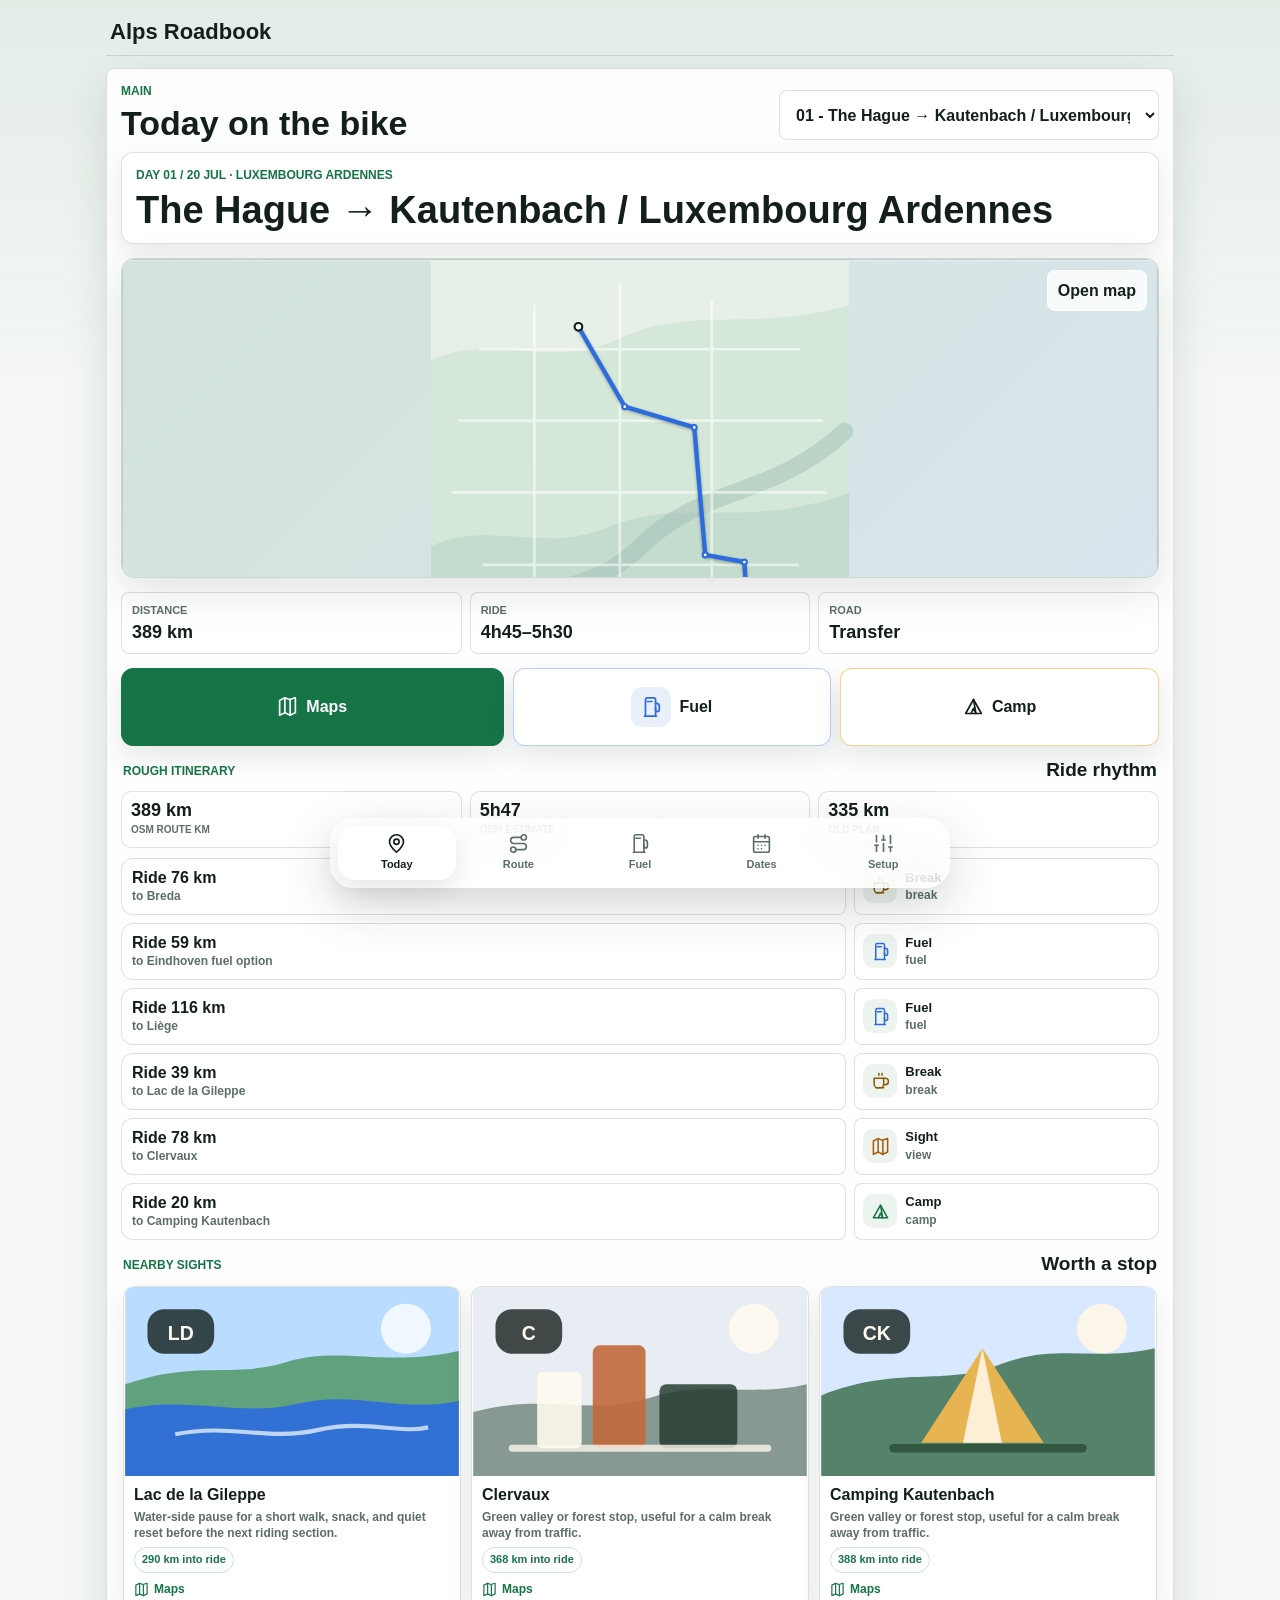
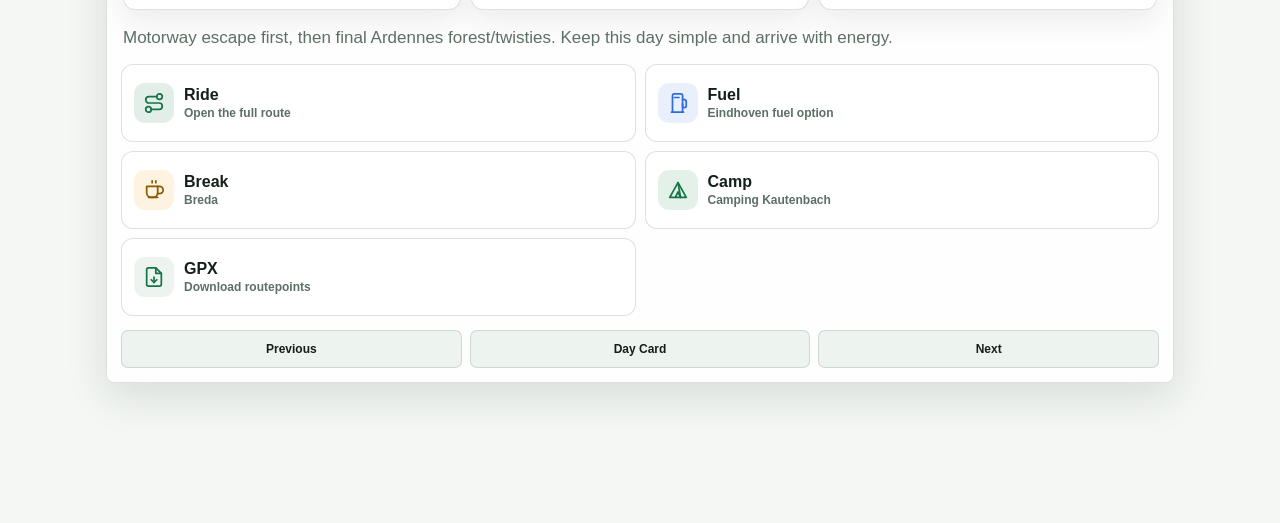
==== commit 510dbee3: "Fix today map route mileage and itinerary" ====
--- a/docs/index.html
+++ b/docs/index.html
@@ -1,6 +1,6 @@
 <!doctype html><html lang="en"><head><meta charset="utf-8"><meta name="viewport" content="width=device-width, initial-scale=1, viewport-fit=cover"><meta name="apple-mobile-web-app-capable" content="yes"><meta name="apple-mobile-web-app-status-bar-style" content="default"><title>Ducati Alps Road Book</title>
 <link rel="manifest" href="manifest.webmanifest">
-<link rel="apple-touch-icon" sizes="180x180" href="icons/icon-180.png?v=17">
+<link rel="apple-touch-icon" sizes="180x180" href="icons/icon-180.png?v=18">
 <meta name="theme-color" content="#f4f7f4">
 <meta name="mobile-web-app-capable" content="yes">
 <meta name="application-name" content="Alps Roadbook">
@@ -9,7 +9,7 @@
 :root{--bg:#06110c;--card:#101713;--card2:#18211c;--text:#fffaf0;--muted:#c7d2c2;--line:#34433a;--accent:#7dd87d;--green:#22c55e;--yellow:#f59e0b;--red:#ef4444;--light:#fffaf0;--dark:#08100b}
 *{box-sizing:border-box} html{scroll-behavior:smooth} body{margin:0;background:var(--bg);color:var(--text);font-family:-apple-system,BlinkMacSystemFont,"Segoe UI",Roboto,Arial,sans-serif;line-height:1.45;font-size:16px;-webkit-text-size-adjust:100%}
 a{color:inherit}.wrap{width:min(1100px,100%);margin:0 auto;padding:16px}.hero{padding:20px 16px 10px}.hero h1{font-size:clamp(28px,7vw,56px);line-height:.98;margin:0 0 8px;letter-spacing:-.04em}.hero p{color:var(--muted);font-size:17px;margin:0 0 12px}.pillrow,.daynav{display:flex;gap:8px;overflow:auto;padding:8px 0 12px;scroll-snap-type:x proximity}.pill,.daypill{white-space:nowrap;border:1px solid var(--line);border-radius:999px;padding:10px 14px;background:#08100b;color:#dbe7d4;text-decoration:none;font-weight:800;scroll-snap-align:start}.pill.primary{background:var(--accent);color:#06110c;border-color:var(--accent)}.panel{background:linear-gradient(180deg,#101713,#08100b);border:1px solid var(--line);border-radius:22px;padding:14px;margin:12px 0;box-shadow:0 12px 35px rgba(0,0,0,.25)}.offline-map{width:100%;height:auto;display:block;border-radius:18px}.mapbox{background:#dbe7d4;border-radius:20px;overflow:hidden;border:1px solid #34433a}.mapcaption{font-size:12px;color:#c7d2c2;margin-top:8px}.grid{display:grid;grid-template-columns:1fr;gap:12px}.stats{display:grid;grid-template-columns:repeat(3,1fr);gap:8px;margin:12px 0}.stat{background:#06110c;border:1px solid var(--line);border-radius:16px;padding:10px}.stat b{display:block;font-size:18px}.stat span{font-size:12px;color:var(--muted);font-weight:700;text-transform:uppercase;letter-spacing:.04em}.card{background:var(--card);border:1px solid var(--line);border-radius:24px;margin:16px 0;overflow:hidden;box-shadow:0 18px 40px rgba(0,0,0,.24)}.card-header{padding:16px;border-bottom:1px solid var(--line);display:flex;gap:12px;align-items:flex-start;justify-content:space-between}.daynum{background:var(--accent);color:#06110c;border-radius:16px;padding:8px 10px;text-align:center;font-weight:900;min-width:58px}.date{font-size:12px;text-transform:uppercase;letter-spacing:.06em}.card h2{font-size:22px;line-height:1.05;margin:0 0 4px;letter-spacing:-.02em}.badge{display:inline-flex;align-items:center;gap:6px;border:1px solid var(--line);background:#06110c;border-radius:999px;padding:6px 9px;font-weight:800;font-size:12px;color:#dff6d8}.card-body{padding:14px}.section-title{font-size:12px;color:#a8e6a1;text-transform:uppercase;letter-spacing:.08em;font-weight:900;margin:16px 0 6px}.note{color:#dff6d8;background:#06110c;border-left:4px solid var(--accent);padding:12px;border-radius:14px;margin:12px 0}.items{display:grid;gap:8px;margin:8px 0}.item{display:grid;grid-template-columns:34px 1fr;gap:8px;background:#06110c;border:1px solid #2a3a31;border-radius:16px;padding:10px}.ico{width:34px;height:34px;border-radius:12px;display:flex;align-items:center;justify-content:center;background:#18211c;font-size:17px}.item strong{display:block;margin-bottom:2px}.item small{color:#c7d2c2}.btns{display:grid;grid-template-columns:1fr 1fr;gap:9px;margin-top:14px}.btn{display:flex;align-items:center;justify-content:center;min-height:48px;border-radius:16px;text-decoration:none;font-weight:900;border:1px solid var(--line);background:#06110c;color:#fffaf0;text-align:center;padding:10px}.btn.blue{background:#7dd87d;color:#06110c;border-color:#7dd87d}.btn.green{background:#22c55e;color:#021406;border-color:#22c55e}.btn.full{grid-column:1/-1}.stoplist{counter-reset:stop;display:grid;gap:7px}.stop{counter-increment:stop;display:flex;gap:9px;align-items:center;background:#06110c;border:1px solid #2a3a31;border-radius:14px;padding:8px 10px}.stop::before{content:counter(stop);width:24px;height:24px;border-radius:999px;background:#25382c;color:#fff;display:flex;align-items:center;justify-content:center;font-size:12px;font-weight:900}.stop .typ{margin-left:auto;font-size:12px;color:#c7d2c2}.sticky{position:sticky;top:0;z-index:10;background:rgba(11,18,32,.93);backdrop-filter:blur(12px);border-bottom:1px solid var(--line);padding:8px 16px}.ridebar{display:flex;gap:8px;overflow:auto}.ridebar a{min-height:44px;display:flex;align-items:center}.warning{background:#2a1905;border:1px solid #92400e;color:#ffedd5;border-radius:18px;padding:12px;margin:12px 0}.safe{background:#052e16;border:1px solid #166534;color:#dcfce7;border-radius:18px;padding:12px;margin:12px 0}.desktop-only{display:none}.kbd{font-family:ui-monospace,SFMono-Regular,Menlo,monospace;background:#06110c;border:1px solid var(--line);border-radius:8px;padding:2px 6px;color:#dbe7d4}.footer{color:#94a3b8;padding:30px 16px 60px}.maplegend{display:flex;flex-wrap:wrap;gap:8px;margin-top:8px}.legend{display:flex;align-items:center;gap:6px;font-size:12px;color:#c7d2c2}.dot{width:10px;height:10px;border-radius:50%;display:inline-block}.wake{border:0;background:#fffaf0;color:#08100b;border-radius:999px;padding:11px 15px;font-weight:900}.status{font-size:13px;color:#c7d2c2;margin-left:8px}@media(min-width:760px){.grid{grid-template-columns:1.1fr .9fr}.card-body{display:grid;grid-template-columns:.9fr 1.1fr;gap:16px}.mapcol{position:sticky;top:80px;align-self:start}.btns{grid-template-columns:repeat(3,1fr)}.desktop-only{display:block}.hero h1{max-width:850px}.stats{grid-template-columns:repeat(6,1fr)}}@media print{body{background:#fff;color:#000}.sticky,.btns,.wake{display:none}.card,.panel{break-inside:avoid;box-shadow:none;border-color:#ddd;background:#fff;color:#000}.item,.stat,.note{background:#fff;color:#000}.mapcaption,.hero p{color:#333}}
-</style><link rel="stylesheet" href="app.css?v=17">
+</style><link rel="stylesheet" href="app.css?v=18">
 </head><body><div class="sticky"><div class="ridebar"><a class="daypill" href="#top">Overview</a><a class="daypill" href="#iphone">Install</a><a class="daypill" href="#days">Days</a><button class="wake" onclick="keepAwake()">Keep screen awake</button><span id="wakestatus" class="status"></span></div></div><main id="top" class="wrap"><section class="hero"><h1>Ducati Alps Road Book</h1><p>Installable iPhone road-book app for the Ducati Scrambler Alps trip. It includes offline schematic maps, GPX routepoints, big bike-friendly controls, and cached files for low-signal areas after the first load.</p><div class="pillrow"><a class="pill primary" href="#days">Start riding days</a><a class="pill" href="#iphone">How to use on iPhone</a><a class="pill" href="#gpx">GPX v3 notes</a></div></section><section class="panel grid"><div><h2 style="margin-top:0">Full itinerary overview</h2><p style="color:#c7d2c2">20 July → 14 August · The Hague → Le Bost/Biollet → Beaufort/Roselend → Bourg-Saint-Maurice → Geneva → Meiringen → Zurich → Vosges/Ardennes → The Hague.</p><div class="stats"><div class="stat"><span>Riding days</span><b>20</b></div><div class="stat"><span>Max target</span><b>≤ 6h</b></div><div class="stat"><span>Style</span><b>Camp</b></div><div class="stat"><span>Bike</span><b>Scrambler</b></div><div class="stat"><span>Fuel plan</span><b>180–200 km</b></div><div class="stat"><span>Off-road</span><b>Easy</b></div></div></div><div class="mapbox"><svg class="offline-map" viewBox="0 0 360 260" role="img" aria-label="Offline schematic map for Full itinerary"><rect x="0" y="0" width="360" height="100%" rx="18" fill="#fffaf0"/><path d="M18 35 C 88 17, 146 53, 220 35 S 305 21, 342 40" fill="none" stroke="#dbe7d4" stroke-width="1"/><path d="M18 69 C 88 51, 146 87, 220 69 S 305 55, 342 74" fill="none" stroke="#dbe7d4" stroke-width="1"/><path d="M18 103 C 88 85, 146 121, 220 103 S 305 89, 342 108" fill="none" stroke="#dbe7d4" stroke-width="1"/><path d="M18 137 C 88 119, 146 155, 220 137 S 305 123, 342 142" fill="none" stroke="#dbe7d4" stroke-width="1"/><path d="M18 171 C 88 153, 146 189, 220 171 S 305 157, 342 176" fill="none" stroke="#dbe7d4" stroke-width="1"/><path d="M18 205 C 88 187, 146 223, 220 205 S 305 191, 342 210" fill="none" stroke="#dbe7d4" stroke-width="1"/><path d="M18 239 C 88 221, 146 257, 220 239 S 305 225, 342 244" fill="none" stroke="#dbe7d4" stroke-width="1"/><path d="M155.8,30.0 L187.4,89.1 L151.4,166.2 L151.4,166.2 L126.3,199.3 L126.3,199.3 L197.5,207.2 L197.5,207.2 L197.5,207.2 L197.5,207.2 L201.1,210.0 L201.1,210.0 L201.1,210.0 L189.7,193.6 L189.7,193.6 L227.2,179.0 L227.9,179.6 L233.7,160.9 L205.9,143.6 L184.6,74.0 L155.8,30.0" fill="none" stroke="#08100b" stroke-width="4.5" stroke-linecap="round" stroke-linejoin="round" opacity="0.92"/><path d="M155.8,30.0 L187.4,89.1 L151.4,166.2 L151.4,166.2 L126.3,199.3 L126.3,199.3 L197.5,207.2 L197.5,207.2 L197.5,207.2 L197.5,207.2 L201.1,210.0 L201.1,210.0 L201.1,210.0 L189.7,193.6 L189.7,193.6 L227.2,179.0 L227.9,179.6 L233.7,160.9 L205.9,143.6 L184.6,74.0 L155.8,30.0" fill="none" stroke="#ffffff" stroke-width="1.6" stroke-linecap="round" stroke-linejoin="round" opacity="0.75"/><circle cx="155.8" cy="30.0" r="8" fill="#101713" stroke="#fff" stroke-width="2"/><text x="165.8" y="22.0" font-size="10" font-weight="700" fill="#08100b">The Hague</text><circle cx="187.4" cy="89.1" r="8" fill="#166534" stroke="#fff" stroke-width="2"/><text x="197.4" y="81.1" font-size="10" font-weight="700" fill="#08100b">Camping Kautenbach</text><circle cx="151.4" cy="166.2" r="8" fill="#166534" stroke="#fff" stroke-width="2"/><text x="161.4" y="158.2" font-size="10" font-weight="700" fill="#08100b">Lac des Settons</text><circle cx="151.4" cy="166.2" r="8" fill="#166534" stroke="#fff" stroke-width="2"/><text x="161.4" y="158.2" font-size="10" font-weight="700" fill="#08100b">Lac des Settons</text><circle cx="126.3" cy="199.3" r="6" fill="#34433a" stroke="#fff" stroke-width="2"/><circle cx="126.3" cy="199.3" r="6" fill="#34433a" stroke="#fff" stroke-width="2"/><circle cx="197.5" cy="207.2" r="8" fill="#166534" stroke="#fff" stroke-width="2"/><text x="207.5" y="199.2" font-size="10" font-weight="700" fill="#08100b">Beaufort</text><circle cx="197.5" cy="207.2" r="8" fill="#166534" stroke="#fff" stroke-width="2"/><text x="207.5" y="199.2" font-size="10" font-weight="700" fill="#08100b">Beaufort</text><circle cx="197.5" cy="207.2" r="8" fill="#166534" stroke="#fff" stroke-width="2"/><text x="207.5" y="199.2" font-size="10" font-weight="700" fill="#08100b">Beaufort</text><circle cx="197.5" cy="207.2" r="8" fill="#166534" stroke="#fff" stroke-width="2"/><text x="207.5" y="199.2" font-size="10" font-weight="700" fill="#08100b">Beaufort</text><circle cx="201.1" cy="210.0" r="8" fill="#166534" stroke="#fff" stroke-width="2"/><text x="211.1" y="202.0" font-size="10" font-weight="700" fill="#08100b">Bourg-Saint-Maurice</text><circle cx="201.1" cy="210.0" r="8" fill="#166534" stroke="#fff" stroke-width="2"/><circle cx="201.1" cy="210.0" r="8" fill="#166534" stroke="#fff" stroke-width="2"/><circle cx="189.7" cy="193.6" r="6" fill="#34433a" stroke="#fff" stroke-width="2"/><circle cx="189.7" cy="193.6" r="6" fill="#b45309" stroke="#fff" stroke-width="2"/><circle cx="227.2" cy="179.0" r="8" fill="#166534" stroke="#fff" stroke-width="2"/><circle cx="227.9" cy="179.6" r="8" fill="#166534" stroke="#fff" stroke-width="2"/><circle cx="233.7" cy="160.9" r="6" fill="#34433a" stroke="#fff" stroke-width="2"/><circle cx="205.9" cy="143.6" r="8" fill="#166534" stroke="#fff" stroke-width="2"/><circle cx="184.6" cy="74.0" r="8" fill="#166534" stroke="#fff" stroke-width="2"/><circle cx="155.8" cy="30.0" r="6" fill="#34433a" stroke="#fff" stroke-width="2"/><text x="165.8" y="22.0" font-size="10" font-weight="700" fill="#08100b">The Hague</text><g transform="translate(300 16)"><circle cx="24" cy="24" r="18" fill="#fff" stroke="#c7d2c2"/><text x="24" y="21" text-anchor="middle" font-size="10" font-weight="800" fill="#08100b">N</text><path d="M24 25 L19 36 L24 32 L29 36 Z" fill="#08100b" opacity=".8"/></g></svg></div></section><section id="iphone" class="panel"><h2 style="margin-top:0">Install on iPhone / bike-mounted use</h2><div class="safe"><strong>PWA mode:</strong> open this GitHub Pages link in Safari, then use Share → Add to Home Screen. The app will launch full-screen with its own icon and cache the road book files.</div><div class="warning"><strong>Bike use:</strong> use the road book as a planning/checkpoint tool when stopped. For moving navigation, open the route in Google Maps or import GPX into OsmAnd, Kurviger, Calimoto, Garmin or TomTom with voice guidance.</div><div class="items"><div class="item"><div class="ico">1</div><div><strong>Add to Home Screen</strong><small>Open the GitHub Pages URL in Safari → Share → Add to Home Screen → launch it like an app.</small></div></div><div class="item"><div class="ico">2</div><div><strong>Pre-download maps</strong><small>Use Google Maps offline areas or OsmAnd/Organic Maps offline maps for France, Switzerland, Belgium, Luxembourg and the Netherlands.</small></div></div><div class="item"><div class="ico">3</div><div><strong>Use GPX in a navigation app</strong><small>For the bike, import GPX v3 into OsmAnd, Kurviger, Calimoto, Garmin or TomTom and let that app calculate the roads.</small></div></div></div></section><section id="days"><h2 style="padding:0 4px">Daily road book</h2><nav class="daynav"><a class="daypill" href="#day01">01 · 20 Jul</a><a class="daypill" href="#day02">02 · 21 Jul</a><a class="daypill" href="#day03">03 · 22 Jul</a><a class="daypill" href="#day04">04 · 23 Jul</a><a class="daypill" href="#day05">05 · 24–30 Jul</a><a class="daypill" href="#day06">06 · 31 Jul</a><a class="daypill" href="#day07">07 · 1 Aug</a><a class="daypill" href="#day08">08 · 2 Aug</a><a class="daypill" href="#day09">09 · 3 Aug</a><a class="daypill" href="#day10">10 · 4 Aug</a><a class="daypill" href="#day11">11 · 5 Aug</a><a class="daypill" href="#day12">12 · 6 Aug</a><a class="daypill" href="#day13">13 · 7 Aug</a><a class="daypill" href="#day14">14 · 8 Aug</a><a class="daypill" href="#day15">15 · 9 Aug</a><a class="daypill" href="#day16">16 · 10 Aug</a><a class="daypill" href="#day17">17 · 11 Aug</a><a class="daypill" href="#day18">18 · 12 Aug</a><a class="daypill" href="#day19">19 · 13 Aug</a><a class="daypill" href="#day20">20 · 14 Aug</a></nav><article class="card" id="day01"><div class="card-header"><div class="daynum"><div class="date">Day</div>01</div><div style="flex:1"><h2>The Hague → Kautenbach / Luxembourg Ardennes</h2><div style="color:#c7d2c2;font-weight:800">20 Jul · Luxembourg Ardennes</div><div style="margin-top:8px"><span class="badge">Transfer</span> <span class="badge">Easy</span></div></div></div><div class="card-body"><div class="mapcol"><div class="mapbox"><svg class="offline-map" viewBox="0 0 360 210" role="img" aria-label="Offline schematic map for Day 1 The Hague → Kautenbach / Luxembourg Ardennes"><rect x="0" y="0" width="360" height="100%" rx="18" fill="#fffaf0"/><path d="M18 35 C 88 17, 146 53, 220 35 S 305 21, 342 40" fill="none" stroke="#dbe7d4" stroke-width="1"/><path d="M18 69 C 88 51, 146 87, 220 69 S 305 55, 342 74" fill="none" stroke="#dbe7d4" stroke-width="1"/><path d="M18 103 C 88 85, 146 121, 220 103 S 305 89, 342 108" fill="none" stroke="#dbe7d4" stroke-width="1"/><path d="M18 137 C 88 119, 146 155, 220 137 S 305 123, 342 142" fill="none" stroke="#dbe7d4" stroke-width="1"/><path d="M18 171 C 88 153, 146 189, 220 171 S 305 157, 342 176" fill="none" stroke="#dbe7d4" stroke-width="1"/><path d="M146.6,30.0 L164.7,60.6 L191.7,68.6 L196.0,118.2 L211.2,121.0 L213.4,153.7 L213.0,160.0" fill="none" stroke="#08100b" stroke-width="4.5" stroke-linecap="round" stroke-linejoin="round" opacity="0.92"/><path d="M146.6,30.0 L164.7,60.6 L191.7,68.6 L196.0,118.2 L211.2,121.0 L213.4,153.7 L213.0,160.0" fill="none" stroke="#ffffff" stroke-width="1.6" stroke-linecap="round" stroke-linejoin="round" opacity="0.75"/><circle cx="146.6" cy="30.0" r="8" fill="#101713" stroke="#fff" stroke-width="2"/><text x="156.6" y="22.0" font-size="10" font-weight="700" fill="#08100b">The Hague</text><circle cx="164.7" cy="60.6" r="6" fill="#3d7c5a" stroke="#fff" stroke-width="2"/><circle cx="191.7" cy="68.6" r="6" fill="#b45309" stroke="#fff" stroke-width="2"/><text x="201.7" y="60.6" font-size="10" font-weight="700" fill="#08100b">Eindhoven fuel option</text><circle cx="196.0" cy="118.2" r="6" fill="#b45309" stroke="#fff" stroke-width="2"/><text x="206.0" y="110.2" font-size="10" font-weight="700" fill="#08100b">Liège / fuel</text><circle cx="211.2" cy="121.0" r="6" fill="#3d7c5a" stroke="#fff" stroke-width="2"/><circle cx="213.4" cy="153.7" r="6" fill="#7c3aed" stroke="#fff" stroke-width="2"/><text x="223.4" y="145.7" font-size="10" font-weight="700" fill="#08100b">Clervaux</text><circle cx="213.0" cy="160.0" r="8" fill="#166534" stroke="#fff" stroke-width="2"/><text x="223.0" y="152.0" font-size="10" font-weight="700" fill="#08100b">Camping Kautenbach</text><g transform="translate(300 16)"><circle cx="24" cy="24" r="18" fill="#fff" stroke="#c7d2c2"/><text x="24" y="21" text-anchor="middle" font-size="10" font-weight="800" fill="#08100b">N</text><path d="M24 25 L19 36 L24 32 L29 36 Z" fill="#08100b" opacity=".8"/></g></svg></div><div class="mapcaption">Offline schematic map: good for orientation. Use Maps/OsmAnd/Kurviger for turn-by-turn navigation.</div><div class="maplegend"><span class="legend"><i class="dot" style="background:#101713"></i>start/end</span><span class="legend"><i class="dot" style="background:#b45309"></i>fuel</span><span class="legend"><i class="dot" style="background:#3d7c5a"></i>break</span><span class="legend"><i class="dot" style="background:#166534"></i>camp</span></div></div><div><div class="stats"><div class="stat"><span>Distance</span><b>335 km</b></div><div class="stat"><span>Riding time</span><b>4h45–5h30</b></div><div class="stat"><span>Road</span><b>Transfer</b></div></div><div class="section-title">Ride plan</div><p>Motorway escape first, then final Ardennes forest/twisties. Keep this day simple and arrive with energy.</p><div class="section-title">Stops</div><div class="stoplist"><div class="stop"><span>The Hague</span><span class="typ">S start</span></div><div class="stop"><span>Breda</span><span class="typ">☕ break</span></div><div class="stop"><span>Eindhoven fuel option</span><span class="typ">⛽ fuel</span></div><div class="stop"><span>Liège / fuel</span><span class="typ">⛽ fuel</span></div><div class="stop"><span>Lac de la Gileppe / nature stop</span><span class="typ">☕ break</span></div><div class="stop"><span>Clervaux</span><span class="typ">★ view</span></div><div class="stop"><span>Camping Kautenbach</span><span class="typ">C camp</span></div></div><div class="section-title">Eat / nature stop</div><div class="note">Meuse/Maas river picnic near Dinant or Namur. Easy camping-stove lunch if you prefer nature over restaurants.</div><div class="section-title">Fuel</div><div class="note">Start full. Top-up around Maastricht/Liège, then Luxembourg before camp. Do not arrive at camp with reserve only.</div><div class="section-title">Night</div><div class="note">Camping Kautenbach — biker-friendly Ardennes/Luxembourg nature stop.</div><div class="section-title">Road book note</div><p>Do not chase small roads too early. The goal is to leave NL comfortably and sleep in nature.</p><div class="btns"><a class="btn blue" href="https://www.google.com/maps/dir/?api=1&amp;origin=52.070500%2C4.300700&amp;destination=49.952000%2C6.020000&amp;travelmode=driving&amp;waypoints=51.571900%2C4.768300%7C51.441600%2C5.469700%7C50.632600%2C5.579700%7C50.587000%2C5.975000%7C50.054000%2C6.031000" target="_blank" rel="noopener">Google Maps</a><a class="btn green" href="https://www.campingkautenbach.lu/en" target="_blank" rel="noopener">Camping info</a><a class="btn" href="gpx/day_01_20_Jul_The_Hague_Kautenbach_Luxembourg_Ardennes.gpx" download>GPX file</a><a class="btn full" href="#day02">Next day ↓</a></div></div></div></article><article class="card" id="day02"><div class="card-header"><div class="daynum"><div class="date">Day</div>02</div><div style="flex:1"><h2>Kautenbach → Lac des Settons / Morvan</h2><div style="color:#c7d2c2;font-weight:800">21 Jul · Morvan</div><div style="margin-top:8px"><span class="badge">Transfer</span> <span class="badge">Moderate</span></div></div></div><div class="card-body"><div class="mapcol"><div class="mapbox"><svg class="offline-map" viewBox="0 0 360 210" role="img" aria-label="Offline schematic map for Day 2 Kautenbach → Lac des Settons / Morvan"><rect x="0" y="0" width="360" height="100%" rx="18" fill="#fffaf0"/><path d="M18 35 C 88 17, 146 53, 220 35 S 305 21, 342 40" fill="none" stroke="#dbe7d4" stroke-width="1"/><path d="M18 69 C 88 51, 146 87, 220 69 S 305 55, 342 74" fill="none" stroke="#dbe7d4" stroke-width="1"/><path d="M18 103 C 88 85, 146 121, 220 103 S 305 89, 342 108" fill="none" stroke="#dbe7d4" stroke-width="1"/><path d="M18 137 C 88 119, 146 155, 220 137 S 305 123, 342 142" fill="none" stroke="#dbe7d4" stroke-width="1"/><path d="M18 171 C 88 153, 146 189, 220 171 S 305 157, 342 176" fill="none" stroke="#dbe7d4" stroke-width="1"/><path d="M208.7,30.0 L212.2,46.0 L188.9,67.3 L170.2,93.8 L148.2,107.8 L153.0,155.6 L147.8,160.0" fill="none" stroke="#08100b" stroke-width="4.5" stroke-linecap="round" stroke-linejoin="round" opacity="0.92"/><path d="M208.7,30.0 L212.2,46.0 L188.9,67.3 L170.2,93.8 L148.2,107.8 L153.0,155.6 L147.8,160.0" fill="none" stroke="#ffffff" stroke-width="1.6" stroke-linecap="round" stroke-linejoin="round" opacity="0.75"/><circle cx="208.7" cy="30.0" r="8" fill="#101713" stroke="#fff" stroke-width="2"/><text x="218.7" y="22.0" font-size="10" font-weight="700" fill="#08100b">Camping Kautenbach</text><circle cx="212.2" cy="46.0" r="6" fill="#b45309" stroke="#fff" stroke-width="2"/><text x="222.2" y="38.0" font-size="10" font-weight="700" fill="#08100b">Luxembourg / fuel</text><circle cx="188.9" cy="67.3" r="6" fill="#3d7c5a" stroke="#fff" stroke-width="2"/><circle cx="170.2" cy="93.8" r="6" fill="#3d7c5a" stroke="#fff" stroke-width="2"/><circle cx="148.2" cy="107.8" r="6" fill="#7c3aed" stroke="#fff" stroke-width="2"/><text x="158.2" y="99.8" font-size="10" font-weight="700" fill="#08100b">Troyes bypass</text><circle cx="153.0" cy="155.6" r="6" fill="#b45309" stroke="#fff" stroke-width="2"/><text x="163.0" y="147.6" font-size="10" font-weight="700" fill="#08100b">Saulieu / fuel</text><circle cx="147.8" cy="160.0" r="8" fill="#166534" stroke="#fff" stroke-width="2"/><text x="157.8" y="152.0" font-size="10" font-weight="700" fill="#08100b">Lac des Settons</text><g transform="translate(300 16)"><circle cx="24" cy="24" r="18" fill="#fff" stroke="#c7d2c2"/><text x="24" y="21" text-anchor="middle" font-size="10" font-weight="800" fill="#08100b">N</text><path d="M24 25 L19 36 L24 32 L29 36 Z" fill="#08100b" opacity=".8"/></g></svg></div><div class="mapcaption">Offline schematic map: good for orientation. Use Maps/OsmAnd/Kurviger for turn-by-turn navigation.</div><div class="maplegend"><span class="legend"><i class="dot" style="background:#101713"></i>start/end</span><span class="legend"><i class="dot" style="background:#b45309"></i>fuel</span><span class="legend"><i class="dot" style="background:#3d7c5a"></i>break</span><span class="legend"><i class="dot" style="background:#166534"></i>camp</span></div></div><div><div class="stats"><div class="stat"><span>Distance</span><b>380 km</b></div><div class="stat"><span>Riding time</span><b>5h15–5h50</b></div><div class="stat"><span>Road</span><b>Transfer</b></div></div><div class="section-title">Ride plan</div><p>Fast roads first, then quiet Burgundy/Morvan roads. This is the longest planned riding day but stays under your 6h limit.</p><div class="section-title">Stops</div><div class="stoplist"><div class="stop"><span>Camping Kautenbach</span><span class="typ">S start</span></div><div class="stop"><span>Luxembourg / fuel</span><span class="typ">⛽ fuel</span></div><div class="stop"><span>Verdun coffee stop</span><span class="typ">☕ break</span></div><div class="stop"><span>Lac du Der / picnic</span><span class="typ">☕ break</span></div><div class="stop"><span>Troyes bypass</span><span class="typ">★ view</span></div><div class="stop"><span>Saulieu / fuel</span><span class="typ">⛽ fuel</span></div><div class="stop"><span>Lac des Settons</span><span class="typ">C camp</span></div></div><div class="section-title">Eat / nature stop</div><div class="note">Langres / Lac de la Liez for picnic, then one second pause before entering the Morvan.</div><div class="section-title">Fuel</div><div class="note">Fill in Luxembourg. Top-up around Langres/Chaumont, then final fuel at Saulieu or Montsauche.</div><div class="section-title">Night</div><div class="note">Camping Plage des Settons or Camping-Chalets Settons — lake/nature base.</div><div class="section-title">Road book note</div><p>Start early, take two real breaks, and avoid arriving tired or in the dark.</p><div class="btns"><a class="btn blue" href="https://www.google.com/maps/dir/?api=1&amp;origin=49.952000%2C6.020000&amp;destination=47.187000%2C4.061000&amp;travelmode=driving&amp;waypoints=49.611600%2C6.131900%7C49.159000%2C5.383000%7C48.594000%2C4.782000%7C48.297000%2C4.074000%7C47.280000%2C4.228000" target="_blank" rel="noopener">Google Maps</a><a class="btn green" href="https://camping-chalets-settons.com/en/campsite-lac-des-settons-morvan/" target="_blank" rel="noopener">Camping info</a><a class="btn" href="gpx/day_02_21_Jul_Kautenbach_Lac_des_Settons_Morvan.gpx" download>GPX file</a><a class="btn full" href="#day03">Next day ↓</a></div></div></div></article><article class="card" id="day03"><div class="card-header"><div class="daynum"><div class="date">Day</div>03</div><div style="flex:1"><h2>Lac des Settons → Morvan loop</h2><div style="color:#c7d2c2;font-weight:800">22 Jul · Morvan</div><div style="margin-top:8px"><span class="badge">Base loop</span> <span class="badge">Easy</span></div></div></div><div class="card-body"><div class="mapcol"><div class="mapbox"><svg class="offline-map" viewBox="0 0 360 210" role="img" aria-label="Offline schematic map for Day 3 Lac des Settons → Morvan loop"><rect x="0" y="0" width="360" height="100%" rx="18" fill="#fffaf0"/><path d="M18 35 C 88 17, 146 53, 220 35 S 305 21, 342 40" fill="none" stroke="#dbe7d4" stroke-width="1"/><path d="M18 69 C 88 51, 146 87, 220 69 S 305 55, 342 74" fill="none" stroke="#dbe7d4" stroke-width="1"/><path d="M18 103 C 88 85, 146 121, 220 103 S 305 89, 342 108" fill="none" stroke="#dbe7d4" stroke-width="1"/><path d="M18 137 C 88 119, 146 155, 220 137 S 305 123, 342 142" fill="none" stroke="#dbe7d4" stroke-width="1"/><path d="M18 171 C 88 153, 146 189, 220 171 S 305 157, 342 176" fill="none" stroke="#dbe7d4" stroke-width="1"/><path d="M237.5,69.8 L218.1,47.3 L146.0,110.4 L172.1,160.0 L122.5,30.0 L237.5,69.8" fill="none" stroke="#08100b" stroke-width="4.5" stroke-linecap="round" stroke-linejoin="round" opacity="0.92"/><path d="M237.5,69.8 L218.1,47.3 L146.0,110.4 L172.1,160.0 L122.5,30.0 L237.5,69.8" fill="none" stroke="#ffffff" stroke-width="1.6" stroke-linecap="round" stroke-linejoin="round" opacity="0.75"/><circle cx="237.5" cy="69.8" r="8" fill="#101713" stroke="#fff" stroke-width="2"/><text x="247.5" y="61.8" font-size="10" font-weight="700" fill="#08100b">Lac des Settons</text><circle cx="218.1" cy="47.3" r="6" fill="#b45309" stroke="#fff" stroke-width="2"/><text x="228.1" y="39.3" font-size="10" font-weight="700" fill="#08100b">Montsauche-les-Settons</text><circle cx="146.0" cy="110.4" r="6" fill="#3d7c5a" stroke="#fff" stroke-width="2"/><circle cx="172.1" cy="160.0" r="6" fill="#7c3aed" stroke="#fff" stroke-width="2"/><text x="182.1" y="152.0" font-size="10" font-weight="700" fill="#08100b">Château-Chinon</text><circle cx="122.5" cy="30.0" r="6" fill="#3d7c5a" stroke="#fff" stroke-width="2"/><circle cx="237.5" cy="69.8" r="8" fill="#166534" stroke="#fff" stroke-width="2"/><text x="247.5" y="61.8" font-size="10" font-weight="700" fill="#08100b">Lac des Settons</text><g transform="translate(300 16)"><circle cx="24" cy="24" r="18" fill="#fff" stroke="#c7d2c2"/><text x="24" y="21" text-anchor="middle" font-size="10" font-weight="800" fill="#08100b">N</text><path d="M24 25 L19 36 L24 32 L29 36 Z" fill="#08100b" opacity=".8"/></g></svg></div><div class="mapcaption">Offline schematic map: good for orientation. Use Maps/OsmAnd/Kurviger for turn-by-turn navigation.</div><div class="maplegend"><span class="legend"><i class="dot" style="background:#101713"></i>start/end</span><span class="legend"><i class="dot" style="background:#b45309"></i>fuel</span><span class="legend"><i class="dot" style="background:#3d7c5a"></i>break</span><span class="legend"><i class="dot" style="background:#166534"></i>camp</span></div></div><div><div class="stats"><div class="stat"><span>Distance</span><b>120 km</b></div><div class="stat"><span>Riding time</span><b>2h30–4h00</b></div><div class="stat"><span>Road</span><b>Base loop</b></div></div><div class="section-title">Ride plan</div><p>Small forest roads, lake roads, and only easy open gravel if clearly legal. A low-pressure test day.</p><div class="section-title">Stops</div><div class="stoplist"><div class="stop"><span>Lac des Settons</span><span class="typ">S start</span></div><div class="stop"><span>Montsauche-les-Settons / fuel</span><span class="typ">⛽ fuel</span></div><div class="stop"><span>Lac de Pannecière</span><span class="typ">☕ break</span></div><div class="stop"><span>Château-Chinon</span><span class="typ">★ view</span></div><div class="stop"><span>Lac de Chaumeçon</span><span class="typ">☕ break</span></div><div class="stop"><span>Lac des Settons</span><span class="typ">C camp</span></div></div><div class="section-title">Eat / nature stop</div><div class="note">Lac de Pannecière or quiet lakeside cooking stop.</div><div class="section-title">Fuel</div><div class="note">Short loop. Top-up at Montsauche-les-Settons or Saulieu if needed.</div><div class="section-title">Night</div><div class="note">Same campsite at Lac des Settons.</div><div class="section-title">Road book note</div><p>Perfect day to test loaded bike setup, tyre pressure, and cooking routine before the Alps.</p><div class="btns"><a class="btn blue" href="https://www.google.com/maps/dir/?api=1&amp;origin=47.187000%2C4.061000&amp;destination=47.187000%2C4.061000&amp;travelmode=driving&amp;waypoints=47.217000%2C4.023000%7C47.133000%2C3.882000%7C47.067000%2C3.933000%7C47.240000%2C3.836000" target="_blank" rel="noopener">Google Maps</a><a class="btn green" href="https://www.burgundy-tourism.com/sit/camping-plage-des-settons" target="_blank" rel="noopener">Camping info</a><a class="btn" href="gpx/day_03_22_Jul_Lac_des_Settons_Morvan_loop.gpx" download>GPX file</a><a class="btn full" href="#day04">Next day ↓</a></div></div></div></article><article class="card" id="day04"><div class="card-header"><div class="daynum"><div class="date">Day</div>04</div><div style="flex:1"><h2>Lac des Settons → Le Bost, 63640 Biollet</h2><div style="color:#c7d2c2;font-weight:800">23 Jul · Le Bost</div><div style="margin-top:8px"><span class="badge">Transfer</span> <span class="badge">Easy</span></div></div></div><div class="card-body"><div class="mapcol"><div class="mapbox"><svg class="offline-map" viewBox="0 0 360 210" role="img" aria-label="Offline schematic map for Day 4 Lac des Settons → Le Bost, 63640 Biollet"><rect x="0" y="0" width="360" height="100%" rx="18" fill="#fffaf0"/><path d="M18 35 C 88 17, 146 53, 220 35 S 305 21, 342 40" fill="none" stroke="#dbe7d4" stroke-width="1"/><path d="M18 69 C 88 51, 146 87, 220 69 S 305 55, 342 74" fill="none" stroke="#dbe7d4" stroke-width="1"/><path d="M18 103 C 88 85, 146 121, 220 103 S 305 89, 342 108" fill="none" stroke="#dbe7d4" stroke-width="1"/><path d="M18 137 C 88 119, 146 155, 220 137 S 305 123, 342 142" fill="none" stroke="#dbe7d4" stroke-width="1"/><path d="M18 171 C 88 153, 146 189, 220 171 S 305 157, 342 176" fill="none" stroke="#dbe7d4" stroke-width="1"/><path d="M234.8,30.0 L167.0,51.6 L180.2,97.7 L125.2,122.7 L131.9,160.0" fill="none" stroke="#08100b" stroke-width="4.5" stroke-linecap="round" stroke-linejoin="round" opacity="0.92"/><path d="M234.8,30.0 L167.0,51.6 L180.2,97.7 L125.2,122.7 L131.9,160.0" fill="none" stroke="#ffffff" stroke-width="1.6" stroke-linecap="round" stroke-linejoin="round" opacity="0.75"/><circle cx="234.8" cy="30.0" r="8" fill="#101713" stroke="#fff" stroke-width="2"/><text x="244.8" y="22.0" font-size="10" font-weight="700" fill="#08100b">Lac des Settons</text><circle cx="167.0" cy="51.6" r="6" fill="#3d7c5a" stroke="#fff" stroke-width="2"/><circle cx="180.2" cy="97.7" r="6" fill="#3d7c5a" stroke="#fff" stroke-width="2"/><circle cx="125.2" cy="122.7" r="6" fill="#b45309" stroke="#fff" stroke-width="2"/><text x="135.2" y="114.7" font-size="10" font-weight="700" fill="#08100b">Montluçon / fuel</text><circle cx="131.9" cy="160.0" r="6" fill="#34433a" stroke="#fff" stroke-width="2"/><text x="141.9" y="152.0" font-size="10" font-weight="700" fill="#08100b">Le Bost / Biollet</text><g transform="translate(300 16)"><circle cx="24" cy="24" r="18" fill="#fff" stroke="#c7d2c2"/><text x="24" y="21" text-anchor="middle" font-size="10" font-weight="800" fill="#08100b">N</text><path d="M24 25 L19 36 L24 32 L29 36 Z" fill="#08100b" opacity=".8"/></g></svg></div><div class="mapcaption">Offline schematic map: good for orientation. Use Maps/OsmAnd/Kurviger for turn-by-turn navigation.</div><div class="maplegend"><span class="legend"><i class="dot" style="background:#101713"></i>start/end</span><span class="legend"><i class="dot" style="background:#b45309"></i>fuel</span><span class="legend"><i class="dot" style="background:#3d7c5a"></i>break</span><span class="legend"><i class="dot" style="background:#166534"></i>camp</span></div></div><div><div class="stats"><div class="stat"><span>Distance</span><b>270 km</b></div><div class="stat"><span>Riding time</span><b>4h30–5h30</b></div><div class="stat"><span>Road</span><b>Transfer</b></div></div><div class="section-title">Ride plan</div><p>Morvan to Allier/Combrailles. Scenic D-roads where possible, but keep the objective clear: arrive relaxed.</p><div class="section-title">Stops</div><div class="stoplist"><div class="stop"><span>Lac des Settons</span><span class="typ">S start</span></div><div class="stop"><span>Nevers / coffee</span><span class="typ">☕ break</span></div><div class="stop"><span>Moulins / Allier break</span><span class="typ">☕ break</span></div><div class="stop"><span>Montluçon / fuel</span><span class="typ">⛽ fuel</span></div><div class="stop"><span>Le Bost / Biollet</span><span class="typ">• night</span></div></div><div class="section-title">Eat / nature stop</div><div class="note">Loire or Allier river picnic; easy coffee in the Moulins/Montluçon area.</div><div class="section-title">Fuel</div><div class="note">Fuel around Nevers/Moulins, then Montluçon before the smaller roads.</div><div class="section-title">Night</div><div class="note">Accommodation already booked in Le Bost.</div><div class="section-title">Road book note</div><p>Arrive with no stress before your 24/07 commitment.</p><div class="btns"><a class="btn blue" href="https://www.google.com/maps/dir/?api=1&amp;origin=47.187000%2C4.061000&amp;destination=45.999000%2C2.693000&amp;travelmode=driving&amp;waypoints=46.990000%2C3.159000%7C46.568000%2C3.334000%7C46.340000%2C2.603000" target="_blank" rel="noopener">Google Maps</a><a class="btn" href="#top">No campsite link</a><a class="btn" href="gpx/day_04_23_Jul_Lac_des_Settons_Le_Bost_63640_Biollet.gpx" download>GPX file</a><a class="btn full" href="#day05">Next day ↓</a></div></div></div></article><article class="card" id="day05"><div class="card-header"><div class="daynum"><div class="date">Day</div>05</div><div style="flex:1"><h2>Le Bost → Optional Auvergne loops</h2><div style="color:#c7d2c2;font-weight:800">24–30 Jul · Le Bost</div><div style="margin-top:8px"><span class="badge">Rest / local</span> <span class="badge">Easy</span></div></div></div><div class="card-body"><div class="mapcol"><div class="mapbox"><svg class="offline-map" viewBox="0 0 360 210" role="img" aria-label="Offline schematic map for Day 5 Le Bost → Optional Auvergne loops"><rect x="0" y="0" width="360" height="100%" rx="18" fill="#fffaf0"/><path d="M18 35 C 88 17, 146 53, 220 35 S 305 21, 342 40" fill="none" stroke="#dbe7d4" stroke-width="1"/><path d="M18 69 C 88 51, 146 87, 220 69 S 305 55, 342 74" fill="none" stroke="#dbe7d4" stroke-width="1"/><path d="M18 103 C 88 85, 146 121, 220 103 S 305 89, 342 108" fill="none" stroke="#dbe7d4" stroke-width="1"/><path d="M18 137 C 88 119, 146 155, 220 137 S 305 123, 342 142" fill="none" stroke="#dbe7d4" stroke-width="1"/><path d="M18 171 C 88 153, 146 189, 220 171 S 305 157, 342 176" fill="none" stroke="#dbe7d4" stroke-width="1"/><path d="M110.6,30.0 L157.0,85.7 L187.2,144.2 L243.2,160.0 L249.4,34.8 L110.6,30.0" fill="none" stroke="#08100b" stroke-width="4.5" stroke-linecap="round" stroke-linejoin="round" opacity="0.92"/><path d="M110.6,30.0 L157.0,85.7 L187.2,144.2 L243.2,160.0 L249.4,34.8 L110.6,30.0" fill="none" stroke="#ffffff" stroke-width="1.6" stroke-linecap="round" stroke-linejoin="round" opacity="0.75"/><circle cx="110.6" cy="30.0" r="8" fill="#101713" stroke="#fff" stroke-width="2"/><text x="120.6" y="22.0" font-size="10" font-weight="700" fill="#08100b">Le Bost / Biollet</text><circle cx="157.0" cy="85.7" r="6" fill="#3d7c5a" stroke="#fff" stroke-width="2"/><circle cx="187.2" cy="144.2" r="6" fill="#b45309" stroke="#fff" stroke-width="2"/><text x="197.2" y="136.2" font-size="10" font-weight="700" fill="#08100b">Pontgibaud fuel option</text><circle cx="243.2" cy="160.0" r="6" fill="#7c3aed" stroke="#fff" stroke-width="2"/><text x="253.2" y="152.0" font-size="10" font-weight="700" fill="#08100b">Col des Goules</text><circle cx="249.4" cy="34.8" r="6" fill="#3d7c5a" stroke="#fff" stroke-width="2"/><circle cx="110.6" cy="30.0" r="6" fill="#34433a" stroke="#fff" stroke-width="2"/><text x="120.6" y="22.0" font-size="10" font-weight="700" fill="#08100b">Le Bost / Biollet</text><g transform="translate(300 16)"><circle cx="24" cy="24" r="18" fill="#fff" stroke="#c7d2c2"/><text x="24" y="21" text-anchor="middle" font-size="10" font-weight="800" fill="#08100b">N</text><path d="M24 25 L19 36 L24 32 L29 36 Z" fill="#08100b" opacity=".8"/></g></svg></div><div class="mapcaption">Offline schematic map: good for orientation. Use Maps/OsmAnd/Kurviger for turn-by-turn navigation.</div><div class="maplegend"><span class="legend"><i class="dot" style="background:#101713"></i>start/end</span><span class="legend"><i class="dot" style="background:#b45309"></i>fuel</span><span class="legend"><i class="dot" style="background:#3d7c5a"></i>break</span><span class="legend"><i class="dot" style="background:#166534"></i>camp</span></div></div><div><div class="stats"><div class="stat"><span>Distance</span><b>120 km</b></div><div class="stat"><span>Riding time</span><b>2h30–4h30 optional</b></div><div class="stat"><span>Road</span><b>Rest / local</b></div></div><div class="section-title">Ride plan</div><p>Volcanic Auvergne roads, lakes, quiet countryside. Ride only when you feel like it.</p><div class="section-title">Stops</div><div class="stoplist"><div class="stop"><span>Le Bost / Biollet</span><span class="typ">S start</span></div><div class="stop"><span>Barrage des Fades</span><span class="typ">☕ break</span></div><div class="stop"><span>Pontgibaud fuel option</span><span class="typ">⛽ fuel</span></div><div class="stop"><span>Col des Goules / Chaîne des Puys</span><span class="typ">★ view</span></div><div class="stop"><span>Gour de Tazenat</span><span class="typ">☕ break</span></div><div class="stop"><span>Le Bost / Biollet</span><span class="typ">• night</span></div></div><div class="section-title">Eat / nature stop</div><div class="note">Barrage des Fades, Chaîne des Puys viewpoints, or quiet lakeside cooking stops.</div><div class="section-title">Fuel</div><div class="note">Keep the bike above half before loops; rural stations may close early.</div><div class="section-title">Night</div><div class="note">Accommodation in Le Bost.</div><div class="section-title">Road book note</div><p>Use this week for rest, chain lube, laundry, and repacking for the Alps.</p><div class="btns"><a class="btn blue" href="https://www.google.com/maps/dir/?api=1&amp;origin=45.999000%2C2.693000&amp;destination=45.999000%2C2.693000&amp;travelmode=driving&amp;waypoints=45.918000%2C2.790000%7C45.833000%2C2.853000%7C45.810000%2C2.970000%7C45.992000%2C2.983000" target="_blank" rel="noopener">Google Maps</a><a class="btn" href="#top">No campsite link</a><a class="btn" href="gpx/day_05_24_30_Jul_Le_Bost_Optional_Auvergne_loops.gpx" download>GPX file</a><a class="btn full" href="#day06">Next day ↓</a></div></div></div></article><article class="card" id="day06"><div class="card-header"><div class="daynum"><div class="date">Day</div>06</div><div style="flex:1"><h2>Le Bost → Beaufort / Arêches</h2><div style="color:#c7d2c2;font-weight:800">31 Jul · Beaufort / Roselend</div><div style="margin-top:8px"><span class="badge">Transfer</span> <span class="badge">Moderate</span></div></div></div><div class="card-body"><div class="mapcol"><div class="mapbox"><svg class="offline-map" viewBox="0 0 360 210" role="img" aria-label="Offline schematic map for Day 6 Le Bost → Beaufort / Arêches"><rect x="0" y="0" width="360" height="100%" rx="18" fill="#fffaf0"/><path d="M18 35 C 88 17, 146 53, 220 35 S 305 21, 342 40" fill="none" stroke="#dbe7d4" stroke-width="1"/><path d="M18 69 C 88 51, 146 87, 220 69 S 305 55, 342 74" fill="none" stroke="#dbe7d4" stroke-width="1"/><path d="M18 103 C 88 85, 146 121, 220 103 S 305 89, 342 108" fill="none" stroke="#dbe7d4" stroke-width="1"/><path d="M18 137 C 88 119, 146 155, 220 137 S 305 123, 342 142" fill="none" stroke="#dbe7d4" stroke-width="1"/><path d="M18 171 C 88 153, 146 189, 220 171 S 305 157, 342 176" fill="none" stroke="#dbe7d4" stroke-width="1"/><path d="M30.0,72.2 L136.3,68.1 L195.6,98.2 L271.0,121.9 L279.3,120.4 L316.0,108.1 L330.0,103.4" fill="none" stroke="#08100b" stroke-width="4.5" stroke-linecap="round" stroke-linejoin="round" opacity="0.92"/><path d="M30.0,72.2 L136.3,68.1 L195.6,98.2 L271.0,121.9 L279.3,120.4 L316.0,108.1 L330.0,103.4" fill="none" stroke="#ffffff" stroke-width="1.6" stroke-linecap="round" stroke-linejoin="round" opacity="0.75"/><circle cx="30.0" cy="72.2" r="8" fill="#101713" stroke="#fff" stroke-width="2"/><text x="40.0" y="64.2" font-size="10" font-weight="700" fill="#08100b">Le Bost / Biollet</text><circle cx="136.3" cy="68.1" r="6" fill="#b45309" stroke="#fff" stroke-width="2"/><text x="146.3" y="60.1" font-size="10" font-weight="700" fill="#08100b">Roanne / fuel</text><circle cx="195.6" cy="98.2" r="6" fill="#7c3aed" stroke="#fff" stroke-width="2"/><text x="205.6" y="90.2" font-size="10" font-weight="700" fill="#08100b">Lyon north</text><circle cx="271.0" cy="121.9" r="6" fill="#3d7c5a" stroke="#fff" stroke-width="2"/><circle cx="279.3" cy="120.4" r="6" fill="#b45309" stroke="#fff" stroke-width="2"/><text x="270.0" y="112.4" font-size="10" font-weight="700" fill="#08100b">Chambéry</text><circle cx="316.0" cy="108.1" r="6" fill="#b45309" stroke="#fff" stroke-width="2"/><text x="270.0" y="100.1" font-size="10" font-weight="700" fill="#08100b">Albertville</text><circle cx="330.0" cy="103.4" r="8" fill="#166534" stroke="#fff" stroke-width="2"/><text x="270.0" y="95.4" font-size="10" font-weight="700" fill="#08100b">Beaufort</text><g transform="translate(300 16)"><circle cx="24" cy="24" r="18" fill="#fff" stroke="#c7d2c2"/><text x="24" y="21" text-anchor="middle" font-size="10" font-weight="800" fill="#08100b">N</text><path d="M24 25 L19 36 L24 32 L29 36 Z" fill="#08100b" opacity=".8"/></g></svg></div><div class="mapcaption">Offline schematic map: good for orientation. Use Maps/OsmAnd/Kurviger for turn-by-turn navigation.</div><div class="maplegend"><span class="legend"><i class="dot" style="background:#101713"></i>start/end</span><span class="legend"><i class="dot" style="background:#b45309"></i>fuel</span><span class="legend"><i class="dot" style="background:#3d7c5a"></i>break</span><span class="legend"><i class="dot" style="background:#166534"></i>camp</span></div></div><div><div class="stats"><div class="stat"><span>Distance</span><b>350 km</b></div><div class="stat"><span>Riding time</span><b>5h20–5h50</b></div><div class="stat"><span>Road</span><b>Transfer</b></div></div><div class="section-title">Ride plan</div><p>Efficient transfer plus first Alpine approach after Albertville. This is a key move but still under your 6h limit.</p><div class="section-title">Stops</div><div class="stoplist"><div class="stop"><span>Le Bost / Biollet</span><span class="typ">S start</span></div><div class="stop"><span>Roanne / fuel</span><span class="typ">⛽ fuel</span></div><div class="stop"><span>Lyon north/east bypass</span><span class="typ">★ view</span></div><div class="stop"><span>Lac d’Aiguebelette</span><span class="typ">☕ break</span></div><div class="stop"><span>Chambéry / fuel option</span><span class="typ">⛽ fuel</span></div><div class="stop"><span>Albertville / final fuel</span><span class="typ">⛽ fuel</span></div><div class="stop"><span>Beaufort / Camping Domelin</span><span class="typ">C camp</span></div></div><div class="section-title">Eat / nature stop</div><div class="note">Lac d’Aiguebelette or Rhône river stop. Avoid a heavy restaurant lunch before the Alpine finish.</div><div class="section-title">Fuel</div><div class="note">Roanne/Lyon area, Chambéry, then final top-up Albertville or Beaufort.</div><div class="section-title">Night</div><div class="note">Camping Domelin, Beaufort — good base for Roselend/Les Saisies.</div><div class="section-title">Road book note</div><p>Book ahead if possible: late July / early August is busy in the Alps.</p><div class="btns"><a class="btn blue" href="https://www.google.com/maps/dir/?api=1&amp;origin=45.999000%2C2.693000&amp;destination=45.717000%2C6.573000&amp;travelmode=driving&amp;waypoints=46.036000%2C4.068000%7C45.764000%2C4.835000%7C45.550000%2C5.810000%7C45.564000%2C5.917000%7C45.675000%2C6.392000" target="_blank" rel="noopener">Google Maps</a><a class="btn green" href="https://www.camping-beaufort.fr/en/" target="_blank" rel="noopener">Camping info</a><a class="btn" href="gpx/day_06_31_Jul_Le_Bost_Beaufort_Ar_ches.gpx" download>GPX file</a><a class="btn full" href="#day07">Next day ↓</a></div></div></div></article><article class="card" id="day07"><div class="card-header"><div class="daynum"><div class="date">Day</div>07</div><div style="flex:1"><h2>Beaufort → Roselend / Col du Pré loop</h2><div style="color:#c7d2c2;font-weight:800">1 Aug · Beaufort / Roselend</div><div style="margin-top:8px"><span class="badge">Base loop</span> <span class="badge">Easy</span></div></div></div><div class="card-body"><div class="mapcol"><div class="mapbox"><svg class="offline-map" viewBox="0 0 360 210" role="img" aria-label="Offline schematic map for Day 7 Beaufort → Roselend / Col du Pré loop"><rect x="0" y="0" width="360" height="100%" rx="18" fill="#fffaf0"/><path d="M18 35 C 88 17, 146 53, 220 35 S 305 21, 342 40" fill="none" stroke="#dbe7d4" stroke-width="1"/><path d="M18 69 C 88 51, 146 87, 220 69 S 305 55, 342 74" fill="none" stroke="#dbe7d4" stroke-width="1"/><path d="M18 103 C 88 85, 146 121, 220 103 S 305 89, 342 108" fill="none" stroke="#dbe7d4" stroke-width="1"/><path d="M18 137 C 88 119, 146 155, 220 137 S 305 123, 342 142" fill="none" stroke="#dbe7d4" stroke-width="1"/><path d="M18 171 C 88 153, 146 189, 220 171 S 305 157, 342 176" fill="none" stroke="#dbe7d4" stroke-width="1"/><path d="M93.2,30.0 L88.7,69.0 L105.1,46.9 L125.9,62.5 L135.9,65.1 L199.5,59.9 L240.4,56.0 L271.3,160.0 L93.2,30.0" fill="none" stroke="#08100b" stroke-width="4.5" stroke-linecap="round" stroke-linejoin="round" opacity="0.92"/><path d="M93.2,30.0 L88.7,69.0 L105.1,46.9 L125.9,62.5 L135.9,65.1 L199.5,59.9 L240.4,56.0 L271.3,160.0 L93.2,30.0" fill="none" stroke="#ffffff" stroke-width="1.6" stroke-linecap="round" stroke-linejoin="round" opacity="0.75"/><circle cx="93.2" cy="30.0" r="8" fill="#101713" stroke="#fff" stroke-width="2"/><text x="103.2" y="22.0" font-size="10" font-weight="700" fill="#08100b">Beaufort</text><circle cx="88.7" cy="69.0" r="6" fill="#7c3aed" stroke="#fff" stroke-width="2"/><text x="98.7" y="61.0" font-size="10" font-weight="700" fill="#08100b">Arêches</text><circle cx="105.1" cy="46.9" r="6" fill="#7c3aed" stroke="#fff" stroke-width="2"/><text x="115.1" y="38.9" font-size="10" font-weight="700" fill="#08100b">Col du Pré</text><circle cx="125.9" cy="62.5" r="6" fill="#3d7c5a" stroke="#fff" stroke-width="2"/><circle cx="135.9" cy="65.1" r="6" fill="#3d7c5a" stroke="#fff" stroke-width="2"/><circle cx="199.5" cy="59.9" r="6" fill="#7c3aed" stroke="#fff" stroke-width="2"/><text x="209.5" y="51.9" font-size="10" font-weight="700" fill="#08100b">Cormet de Roselend</text><circle cx="240.4" cy="56.0" r="6" fill="#3d7c5a" stroke="#fff" stroke-width="2"/><circle cx="271.3" cy="160.0" r="6" fill="#b45309" stroke="#fff" stroke-width="2"/><text x="270.0" y="152.0" font-size="10" font-weight="700" fill="#08100b">Bourg-Saint-Maurice …</text><circle cx="93.2" cy="30.0" r="8" fill="#166534" stroke="#fff" stroke-width="2"/><text x="103.2" y="22.0" font-size="10" font-weight="700" fill="#08100b">Beaufort</text><g transform="translate(300 16)"><circle cx="24" cy="24" r="18" fill="#fff" stroke="#c7d2c2"/><text x="24" y="21" text-anchor="middle" font-size="10" font-weight="800" fill="#08100b">N</text><path d="M24 25 L19 36 L24 32 L29 36 Z" fill="#08100b" opacity=".8"/></g></svg></div><div class="mapcaption">Offline schematic map: good for orientation. Use Maps/OsmAnd/Kurviger for turn-by-turn navigation.</div><div class="maplegend"><span class="legend"><i class="dot" style="background:#101713"></i>start/end</span><span class="legend"><i class="dot" style="background:#b45309"></i>fuel</span><span class="legend"><i class="dot" style="background:#3d7c5a"></i>break</span><span class="legend"><i class="dot" style="background:#166534"></i>camp</span></div></div><div><div class="stats"><div class="stat"><span>Distance</span><b>150 km</b></div><div class="stat"><span>Riding time</span><b>4h00–5h00</b></div><div class="stat"><span>Road</span><b>Base loop</b></div></div><div class="section-title">Ride plan</div><p>Alpine paved roads plus short easy gravel/access roads only if open and signed. Ride unloaded.</p><div class="section-title">Stops</div><div class="stoplist"><div class="stop"><span>Beaufort / Camping Domelin</span><span class="typ">S start</span></div><div class="stop"><span>Arêches</span><span class="typ">★ view</span></div><div class="stop"><span>Col du Pré</span><span class="typ">★ view</span></div><div class="stop"><span>Barrage de Roselend picnic</span><span class="typ">☕ break</span></div><div class="stop"><span>Lac de Roselend</span><span class="typ">☕ break</span></div><div class="stop"><span>Cormet de Roselend</span><span class="typ">★ view</span></div><div class="stop"><span>Les Chapieux</span><span class="typ">☕ break</span></div><div class="stop"><span>Bourg-Saint-Maurice fuel option</span><span class="typ">⛽ fuel</span></div><div class="stop"><span>Beaufort / Camping Domelin</span><span class="typ">C camp</span></div></div><div class="section-title">Eat / nature stop</div><div class="note">Lac de Roselend picnic/cooking stop; photos at Col du Pré and Cormet de Roselend.</div><div class="section-title">Fuel</div><div class="note">Fuel in Beaufort before loop. No need to push range.</div><div class="section-title">Night</div><div class="note">Same campsite in Beaufort.</div><div class="section-title">Road book note</div><p>One of the most beautiful Scrambler days of the trip. Turn around if a trail becomes rocky, muddy, or signed closed.</p><div class="btns"><a class="btn blue" href="https://www.google.com/maps/dir/?api=1&amp;origin=45.717000%2C6.573000&amp;destination=45.717000%2C6.573000&amp;travelmode=driving&amp;waypoints=45.687000%2C6.568000%7C45.704000%2C6.586000%7C45.692000%2C6.609000%7C45.690000%2C6.620000%7C45.694000%2C6.690000%7C45.697000%2C6.735000%7C45.617000%2C6.769000" target="_blank" rel="noopener">Google Maps</a><a class="btn green" href="https://www.camping-beaufort.fr/en/in-the-surroundings/" target="_blank" rel="noopener">Camping info</a><a class="btn" href="gpx/day_07_1_Aug_Beaufort_Roselend_Col_du_Pr_loop.gpx" download>GPX file</a><a class="btn full" href="#day08">Next day ↓</a></div></div></div></article><article class="card" id="day08"><div class="card-header"><div class="daynum"><div class="date">Day</div>08</div><div style="flex:1"><h2>Beaufort → Les Saisies / Hauteluce / Arêches loop</h2><div style="color:#c7d2c2;font-weight:800">2 Aug · Beaufort / Roselend</div><div style="margin-top:8px"><span class="badge">Base loop</span> <span class="badge">Easy</span></div></div></div><div class="card-body"><div class="mapcol"><div class="mapbox"><svg class="offline-map" viewBox="0 0 360 210" role="img" aria-label="Offline schematic map for Day 8 Beaufort → Les Saisies / Hauteluce / Arêches loop"><rect x="0" y="0" width="360" height="100%" rx="18" fill="#fffaf0"/><path d="M18 35 C 88 17, 146 53, 220 35 S 305 21, 342 40" fill="none" stroke="#dbe7d4" stroke-width="1"/><path d="M18 69 C 88 51, 146 87, 220 69 S 305 55, 342 74" fill="none" stroke="#dbe7d4" stroke-width="1"/><path d="M18 103 C 88 85, 146 121, 220 103 S 305 89, 342 108" fill="none" stroke="#dbe7d4" stroke-width="1"/><path d="M18 137 C 88 119, 146 155, 220 137 S 305 123, 342 142" fill="none" stroke="#dbe7d4" stroke-width="1"/><path d="M18 171 C 88 153, 146 189, 220 171 S 305 157, 342 176" fill="none" stroke="#dbe7d4" stroke-width="1"/><path d="M241.6,160.0 L256.6,119.6 L210.8,108.3 L195.8,43.9 L190.6,30.0 L103.4,117.1 L241.6,160.0" fill="none" stroke="#08100b" stroke-width="4.5" stroke-linecap="round" stroke-linejoin="round" opacity="0.92"/><path d="M241.6,160.0 L256.6,119.6 L210.8,108.3 L195.8,43.9 L190.6,30.0 L103.4,117.1 L241.6,160.0" fill="none" stroke="#ffffff" stroke-width="1.6" stroke-linecap="round" stroke-linejoin="round" opacity="0.75"/><circle cx="241.6" cy="160.0" r="8" fill="#101713" stroke="#fff" stroke-width="2"/><text x="251.6" y="152.0" font-size="10" font-weight="700" fill="#08100b">Beaufort</text><circle cx="256.6" cy="119.6" r="6" fill="#7c3aed" stroke="#fff" stroke-width="2"/><text x="266.6" y="111.6" font-size="10" font-weight="700" fill="#08100b">Hauteluce</text><circle cx="210.8" cy="108.3" r="6" fill="#b45309" stroke="#fff" stroke-width="2"/><text x="220.8" y="100.3" font-size="10" font-weight="700" fill="#08100b">Les Saisies</text><circle cx="195.8" cy="43.9" r="6" fill="#7c3aed" stroke="#fff" stroke-width="2"/><text x="205.8" y="35.9" font-size="10" font-weight="700" fill="#08100b">Notre-Dame-de-Bellec…</text><circle cx="190.6" cy="30.0" r="6" fill="#3d7c5a" stroke="#fff" stroke-width="2"/><circle cx="103.4" cy="117.1" r="6" fill="#b45309" stroke="#fff" stroke-width="2"/><text x="113.4" y="109.1" font-size="10" font-weight="700" fill="#08100b">Ugine</text><circle cx="241.6" cy="160.0" r="8" fill="#166534" stroke="#fff" stroke-width="2"/><text x="251.6" y="152.0" font-size="10" font-weight="700" fill="#08100b">Beaufort</text><g transform="translate(300 16)"><circle cx="24" cy="24" r="18" fill="#fff" stroke="#c7d2c2"/><text x="24" y="21" text-anchor="middle" font-size="10" font-weight="800" fill="#08100b">N</text><path d="M24 25 L19 36 L24 32 L29 36 Z" fill="#08100b" opacity=".8"/></g></svg></div><div class="mapcaption">Offline schematic map: good for orientation. Use Maps/OsmAnd/Kurviger for turn-by-turn navigation.</div><div class="maplegend"><span class="legend"><i class="dot" style="background:#101713"></i>start/end</span><span class="legend"><i class="dot" style="background:#b45309"></i>fuel</span><span class="legend"><i class="dot" style="background:#3d7c5a"></i>break</span><span class="legend"><i class="dot" style="background:#166534"></i>camp</span></div></div><div><div class="stats"><div class="stat"><span>Distance</span><b>140 km</b></div><div class="stat"><span>Riding time</span><b>3h30–5h00</b></div><div class="stat"><span>Road</span><b>Base loop</b></div></div><div class="section-title">Ride plan</div><p>Forest roads, balcony roads, alpine villages; gravel only where clearly legal/open.</p><div class="section-title">Stops</div><div class="stoplist"><div class="stop"><span>Beaufort / Camping Domelin</span><span class="typ">S start</span></div><div class="stop"><span>Hauteluce</span><span class="typ">★ view</span></div><div class="stop"><span>Les Saisies / fuel option</span><span class="typ">⛽ fuel</span></div><div class="stop"><span>Notre-Dame-de-Bellecombe</span><span class="typ">★ view</span></div><div class="stop"><span>Flumet</span><span class="typ">☕ break</span></div><div class="stop"><span>Ugine</span><span class="typ">⛽ fuel</span></div><div class="stop"><span>Beaufort / Camping Domelin</span><span class="typ">C camp</span></div></div><div class="section-title">Eat / nature stop</div><div class="note">Mountain pasture lunch stop; short hike if weather is good.</div><div class="section-title">Fuel</div><div class="note">Fuel in Beaufort or Les Saisies; keep half tank because loops are flexible.</div><div class="section-title">Night</div><div class="note">Same campsite in Beaufort.</div><div class="section-title">Road book note</div><p>Good low-pressure day: turn around on any rough or closed-looking trail.</p><div class="btns"><a class="btn blue" href="https://www.google.com/maps/dir/?api=1&amp;origin=45.717000%2C6.573000&amp;destination=45.717000%2C6.573000&amp;travelmode=driving&amp;waypoints=45.749000%2C6.590000%7C45.758000%2C6.538000%7C45.809000%2C6.521000%7C45.820000%2C6.515000%7C45.751000%2C6.416000" target="_blank" rel="noopener">Google Maps</a><a class="btn green" href="https://www.camping-beaufort.fr/en/in-the-surroundings/" target="_blank" rel="noopener">Camping info</a><a class="btn" href="gpx/day_08_2_Aug_Beaufort_Les_Saisies_Hauteluce_Ar_ches_loop.gpx" download>GPX file</a><a class="btn full" href="#day09">Next day ↓</a></div></div></div></article><article class="card" id="day09"><div class="card-header"><div class="daynum"><div class="date">Day</div>09</div><div style="flex:1"><h2>Beaufort → Rest / groceries / sunset ride</h2><div style="color:#c7d2c2;font-weight:800">3 Aug · Beaufort / Roselend</div><div style="margin-top:8px"><span class="badge">Rest / local</span> <span class="badge">Easy</span></div></div></div><div class="card-body"><div class="mapcol"><div class="mapbox"><svg class="offline-map" viewBox="0 0 360 210" role="img" aria-label="Offline schematic map for Day 9 Beaufort → Rest / groceries / sunset ride"><rect x="0" y="0" width="360" height="100%" rx="18" fill="#fffaf0"/><path d="M18 35 C 88 17, 146 53, 220 35 S 305 21, 342 40" fill="none" stroke="#dbe7d4" stroke-width="1"/><path d="M18 69 C 88 51, 146 87, 220 69 S 305 55, 342 74" fill="none" stroke="#dbe7d4" stroke-width="1"/><path d="M18 103 C 88 85, 146 121, 220 103 S 305 89, 342 108" fill="none" stroke="#dbe7d4" stroke-width="1"/><path d="M18 137 C 88 119, 146 155, 220 137 S 305 123, 342 142" fill="none" stroke="#dbe7d4" stroke-width="1"/><path d="M18 171 C 88 153, 146 189, 220 171 S 305 157, 342 176" fill="none" stroke="#dbe7d4" stroke-width="1"/><path d="M163.6,32.1 L163.6,30.0 L203.8,160.0 L156.2,96.1 L163.6,32.1" fill="none" stroke="#08100b" stroke-width="4.5" stroke-linecap="round" stroke-linejoin="round" opacity="0.92"/><path d="M163.6,32.1 L163.6,30.0 L203.8,160.0 L156.2,96.1 L163.6,32.1" fill="none" stroke="#ffffff" stroke-width="1.6" stroke-linecap="round" stroke-linejoin="round" opacity="0.75"/><circle cx="163.6" cy="32.1" r="8" fill="#101713" stroke="#fff" stroke-width="2"/><text x="173.6" y="24.1" font-size="10" font-weight="700" fill="#08100b">Beaufort</text><circle cx="163.6" cy="30.0" r="6" fill="#b45309" stroke="#fff" stroke-width="2"/><text x="173.6" y="22.0" font-size="10" font-weight="700" fill="#08100b">Beaufort village cof…</text><circle cx="203.8" cy="160.0" r="6" fill="#3d7c5a" stroke="#fff" stroke-width="2"/><circle cx="156.2" cy="96.1" r="6" fill="#7c3aed" stroke="#fff" stroke-width="2"/><text x="166.2" y="88.1" font-size="10" font-weight="700" fill="#08100b">Arêches</text><circle cx="163.6" cy="32.1" r="8" fill="#166534" stroke="#fff" stroke-width="2"/><text x="173.6" y="24.1" font-size="10" font-weight="700" fill="#08100b">Beaufort</text><g transform="translate(300 16)"><circle cx="24" cy="24" r="18" fill="#fff" stroke="#c7d2c2"/><text x="24" y="21" text-anchor="middle" font-size="10" font-weight="800" fill="#08100b">N</text><path d="M24 25 L19 36 L24 32 L29 36 Z" fill="#08100b" opacity=".8"/></g></svg></div><div class="mapcaption">Offline schematic map: good for orientation. Use Maps/OsmAnd/Kurviger for turn-by-turn navigation.</div><div class="maplegend"><span class="legend"><i class="dot" style="background:#101713"></i>start/end</span><span class="legend"><i class="dot" style="background:#b45309"></i>fuel</span><span class="legend"><i class="dot" style="background:#3d7c5a"></i>break</span><span class="legend"><i class="dot" style="background:#166534"></i>camp</span></div></div><div><div class="stats"><div class="stat"><span>Distance</span><b>60 km</b></div><div class="stat"><span>Riding time</span><b>0h–2h00</b></div><div class="stat"><span>Road</span><b>Rest / local</b></div></div><div class="section-title">Ride plan</div><p>Rest day, groceries, laundry, chain lube, or short sunset ride.</p><div class="section-title">Stops</div><div class="stoplist"><div class="stop"><span>Beaufort / Camping Domelin</span><span class="typ">S start</span></div><div class="stop"><span>Beaufort village coffee/fuel</span><span class="typ">⛽ fuel</span></div><div class="stop"><span>Lac de Saint-Guérin picnic</span><span class="typ">☕ break</span></div><div class="stop"><span>Arêches</span><span class="typ">★ view</span></div><div class="stop"><span>Beaufort / Camping Domelin</span><span class="typ">C camp</span></div></div><div class="section-title">Eat / nature stop</div><div class="note">Cook at camp or buy Beaufort cheese and bread for a picnic.</div><div class="section-title">Fuel</div><div class="note">Refuel and reset ready for the next base.</div><div class="section-title">Night</div><div class="note">Same campsite in Beaufort.</div><div class="section-title">Road book note</div><p>This buffer makes the trip feel like travel, not a forced schedule.</p><div class="btns"><a class="btn blue" href="https://www.google.com/maps/dir/?api=1&amp;origin=45.717000%2C6.573000&amp;destination=45.717000%2C6.573000&amp;travelmode=driving&amp;waypoints=45.718000%2C6.573000%7C45.657000%2C6.600000%7C45.687000%2C6.568000" target="_blank" rel="noopener">Google Maps</a><a class="btn green" href="https://www.camping-beaufort.fr/en/" target="_blank" rel="noopener">Camping info</a><a class="btn" href="gpx/day_09_3_Aug_Beaufort_Rest_groceries_sunset_ride.gpx" download>GPX file</a><a class="btn full" href="#day10">Next day ↓</a></div></div></div></article><article class="card" id="day10"><div class="card-header"><div class="daynum"><div class="date">Day</div>10</div><div style="flex:1"><h2>Beaufort → Bourg-Saint-Maurice / Les Chapieux</h2><div style="color:#c7d2c2;font-weight:800">4 Aug · Bourg-Saint-Maurice / Les Chapieux</div><div style="margin-top:8px"><span class="badge">Transfer</span> <span class="badge">Easy</span></div></div></div><div class="card-body"><div class="mapcol"><div class="mapbox"><svg class="offline-map" viewBox="0 0 360 210" role="img" aria-label="Offline schematic map for Day 10 Beaufort → Bourg-Saint-Maurice / Les Chapieux"><rect x="0" y="0" width="360" height="100%" rx="18" fill="#fffaf0"/><path d="M18 35 C 88 17, 146 53, 220 35 S 305 21, 342 40" fill="none" stroke="#dbe7d4" stroke-width="1"/><path d="M18 69 C 88 51, 146 87, 220 69 S 305 55, 342 74" fill="none" stroke="#dbe7d4" stroke-width="1"/><path d="M18 103 C 88 85, 146 121, 220 103 S 305 89, 342 108" fill="none" stroke="#dbe7d4" stroke-width="1"/><path d="M18 137 C 88 119, 146 155, 220 137 S 305 123, 342 142" fill="none" stroke="#dbe7d4" stroke-width="1"/><path d="M18 171 C 88 153, 146 189, 220 171 S 305 157, 342 176" fill="none" stroke="#dbe7d4" stroke-width="1"/><path d="M91.0,30.0 L102.8,46.9 L133.7,65.1 L197.3,59.9 L238.1,56.0 L269.0,160.0 L269.0,160.0" fill="none" stroke="#08100b" stroke-width="4.5" stroke-linecap="round" stroke-linejoin="round" opacity="0.92"/><path d="M91.0,30.0 L102.8,46.9 L133.7,65.1 L197.3,59.9 L238.1,56.0 L269.0,160.0 L269.0,160.0" fill="none" stroke="#ffffff" stroke-width="1.6" stroke-linecap="round" stroke-linejoin="round" opacity="0.75"/><circle cx="91.0" cy="30.0" r="8" fill="#101713" stroke="#fff" stroke-width="2"/><text x="101.0" y="22.0" font-size="10" font-weight="700" fill="#08100b">Beaufort</text><circle cx="102.8" cy="46.9" r="6" fill="#7c3aed" stroke="#fff" stroke-width="2"/><text x="112.8" y="38.9" font-size="10" font-weight="700" fill="#08100b">Col du Pré</text><circle cx="133.7" cy="65.1" r="6" fill="#3d7c5a" stroke="#fff" stroke-width="2"/><circle cx="197.3" cy="59.9" r="6" fill="#7c3aed" stroke="#fff" stroke-width="2"/><text x="207.3" y="51.9" font-size="10" font-weight="700" fill="#08100b">Cormet de Roselend</text><circle cx="238.1" cy="56.0" r="6" fill="#3d7c5a" stroke="#fff" stroke-width="2"/><circle cx="269.0" cy="160.0" r="6" fill="#b45309" stroke="#fff" stroke-width="2"/><text x="270.0" y="152.0" font-size="10" font-weight="700" fill="#08100b">Bourg-Saint-Maurice</text><circle cx="269.0" cy="160.0" r="8" fill="#166534" stroke="#fff" stroke-width="2"/><text x="270.0" y="152.0" font-size="10" font-weight="700" fill="#08100b">Bourg-Saint-Maurice</text><g transform="translate(300 16)"><circle cx="24" cy="24" r="18" fill="#fff" stroke="#c7d2c2"/><text x="24" y="21" text-anchor="middle" font-size="10" font-weight="800" fill="#08100b">N</text><path d="M24 25 L19 36 L24 32 L29 36 Z" fill="#08100b" opacity=".8"/></g></svg></div><div class="mapcaption">Offline schematic map: good for orientation. Use Maps/OsmAnd/Kurviger for turn-by-turn navigation.</div><div class="maplegend"><span class="legend"><i class="dot" style="background:#101713"></i>start/end</span><span class="legend"><i class="dot" style="background:#b45309"></i>fuel</span><span class="legend"><i class="dot" style="background:#3d7c5a"></i>break</span><span class="legend"><i class="dot" style="background:#166534"></i>camp</span></div></div><div><div class="stats"><div class="stat"><span>Distance</span><b>100 km</b></div><div class="stat"><span>Riding time</span><b>2h30–3h30</b></div><div class="stat"><span>Road</span><b>Transfer</b></div></div><div class="section-title">Ride plan</div><p>Cormet de Roselend, short but spectacular mountain day.</p><div class="section-title">Stops</div><div class="stoplist"><div class="stop"><span>Beaufort / Camping Domelin</span><span class="typ">S start</span></div><div class="stop"><span>Col du Pré</span><span class="typ">★ view</span></div><div class="stop"><span>Lac de Roselend</span><span class="typ">☕ break</span></div><div class="stop"><span>Cormet de Roselend</span><span class="typ">★ view</span></div><div class="stop"><span>Les Chapieux</span><span class="typ">☕ break</span></div><div class="stop"><span>Bourg-Saint-Maurice / fuel</span><span class="typ">⛽ fuel</span></div><div class="stop"><span>Bourg-Saint-Maurice / camp</span><span class="typ">C camp</span></div></div><div class="section-title">Eat / nature stop</div><div class="note">Long stop at Lac de Roselend. No rush today.</div><div class="section-title">Fuel</div><div class="note">Fuel Beaufort; top-up Bourg-Saint-Maurice for the next loops.</div><div class="section-title">Night</div><div class="note">Bourg-Saint-Maurice camping, or official Les Chapieux bivouac area if conditions suit.</div><div class="section-title">Road book note</div><p>Very short riding day by design. Enjoy camp setup and mountain evening.</p><div class="btns"><a class="btn blue" href="https://www.google.com/maps/dir/?api=1&amp;origin=45.717000%2C6.573000&amp;destination=45.617000%2C6.769000&amp;travelmode=driving&amp;waypoints=45.704000%2C6.586000%7C45.690000%2C6.620000%7C45.694000%2C6.690000%7C45.697000%2C6.735000%7C45.617000%2C6.769000" target="_blank" rel="noopener">Google Maps</a><a class="btn green" href="https://www.montourdumontblanc.com/en/bivouac-and-wild-camping.html" target="_blank" rel="noopener">Camping info</a><a class="btn" href="gpx/day_10_4_Aug_Beaufort_Bourg_Saint_Maurice_Les_Chapieux.gpx" download>GPX file</a><a class="btn full" href="#day11">Next day ↓</a></div></div></div></article><article class="card" id="day11"><div class="card-header"><div class="daynum"><div class="date">Day</div>11</div><div style="flex:1"><h2>Bourg-Saint-Maurice → Little St Bernard / Italy loop</h2><div style="color:#c7d2c2;font-weight:800">5 Aug · Bourg-Saint-Maurice / Les Chapieux</div><div style="margin-top:8px"><span class="badge">Base loop</span> <span class="badge">Easy</span></div></div></div><div class="card-body"><div class="mapcol"><div class="mapbox"><svg class="offline-map" viewBox="0 0 360 210" role="img" aria-label="Offline schematic map for Day 11 Bourg-Saint-Maurice → Little St Bernard / Italy loop"><rect x="0" y="0" width="360" height="100%" rx="18" fill="#fffaf0"/><path d="M18 35 C 88 17, 146 53, 220 35 S 305 21, 342 40" fill="none" stroke="#dbe7d4" stroke-width="1"/><path d="M18 69 C 88 51, 146 87, 220 69 S 305 55, 342 74" fill="none" stroke="#dbe7d4" stroke-width="1"/><path d="M18 103 C 88 85, 146 121, 220 103 S 305 89, 342 108" fill="none" stroke="#dbe7d4" stroke-width="1"/><path d="M18 137 C 88 119, 146 155, 220 137 S 305 123, 342 142" fill="none" stroke="#dbe7d4" stroke-width="1"/><path d="M18 171 C 88 153, 146 189, 220 171 S 305 157, 342 176" fill="none" stroke="#dbe7d4" stroke-width="1"/><path d="M94.8,160.0 L125.1,151.9 L169.6,145.1 L203.7,74.7 L220.7,81.5 L265.2,30.0 L203.7,74.7 L94.8,160.0" fill="none" stroke="#08100b" stroke-width="4.5" stroke-linecap="round" stroke-linejoin="round" opacity="0.92"/><path d="M94.8,160.0 L125.1,151.9 L169.6,145.1 L203.7,74.7 L220.7,81.5 L265.2,30.0 L203.7,74.7 L94.8,160.0" fill="none" stroke="#ffffff" stroke-width="1.6" stroke-linecap="round" stroke-linejoin="round" opacity="0.75"/><circle cx="94.8" cy="160.0" r="8" fill="#101713" stroke="#fff" stroke-width="2"/><text x="104.8" y="152.0" font-size="10" font-weight="700" fill="#08100b">Bourg-Saint-Maurice</text><circle cx="125.1" cy="151.9" r="6" fill="#b45309" stroke="#fff" stroke-width="2"/><text x="135.1" y="143.9" font-size="10" font-weight="700" fill="#08100b">Séez / fuel</text><circle cx="169.6" cy="145.1" r="6" fill="#7c3aed" stroke="#fff" stroke-width="2"/><text x="179.6" y="137.1" font-size="10" font-weight="700" fill="#08100b">La Rosière</text><circle cx="203.7" cy="74.7" r="6" fill="#7c3aed" stroke="#fff" stroke-width="2"/><text x="213.7" y="66.7" font-size="10" font-weight="700" fill="#08100b">Petit St Bernard Pass</text><circle cx="220.7" cy="81.5" r="6" fill="#3d7c5a" stroke="#fff" stroke-width="2"/><circle cx="265.2" cy="30.0" r="6" fill="#b45309" stroke="#fff" stroke-width="2"/><text x="270.0" y="22.0" font-size="10" font-weight="700" fill="#08100b">La Thuile</text><circle cx="203.7" cy="74.7" r="6" fill="#7c3aed" stroke="#fff" stroke-width="2"/><circle cx="94.8" cy="160.0" r="8" fill="#166534" stroke="#fff" stroke-width="2"/><text x="104.8" y="152.0" font-size="10" font-weight="700" fill="#08100b">Bourg-Saint-Maurice</text><g transform="translate(300 16)"><circle cx="24" cy="24" r="18" fill="#fff" stroke="#c7d2c2"/><text x="24" y="21" text-anchor="middle" font-size="10" font-weight="800" fill="#08100b">N</text><path d="M24 25 L19 36 L24 32 L29 36 Z" fill="#08100b" opacity=".8"/></g></svg></div><div class="mapcaption">Offline schematic map: good for orientation. Use Maps/OsmAnd/Kurviger for turn-by-turn navigation.</div><div class="maplegend"><span class="legend"><i class="dot" style="background:#101713"></i>start/end</span><span class="legend"><i class="dot" style="background:#b45309"></i>fuel</span><span class="legend"><i class="dot" style="background:#3d7c5a"></i>break</span><span class="legend"><i class="dot" style="background:#166534"></i>camp</span></div></div><div><div class="stats"><div class="stat"><span>Distance</span><b>180 km</b></div><div class="stat"><span>Riding time</span><b>4h30–5h30</b></div><div class="stat"><span>Road</span><b>Base loop</b></div></div><div class="section-title">Ride plan</div><p>High alpine paved, border pass, optional easy access tracks only if signed open.</p><div class="section-title">Stops</div><div class="stoplist"><div class="stop"><span>Bourg-Saint-Maurice</span><span class="typ">S start</span></div><div class="stop"><span>Séez / fuel</span><span class="typ">⛽ fuel</span></div><div class="stop"><span>La Rosière</span><span class="typ">★ view</span></div><div class="stop"><span>Petit St Bernard Pass</span><span class="typ">★ view</span></div><div class="stop"><span>Lago Verney picnic</span><span class="typ">☕ break</span></div><div class="stop"><span>La Thuile / espresso + fuel</span><span class="typ">⛽ fuel</span></div><div class="stop"><span>Petit St Bernard Pass return</span><span class="typ">★ view</span></div><div class="stop"><span>Bourg-Saint-Maurice</span><span class="typ">C camp</span></div></div><div class="section-title">Eat / nature stop</div><div class="note">Lago Verney / La Thuile picnic, espresso in Italy.</div><div class="section-title">Fuel</div><div class="note">Fuel Bourg-Saint-Maurice; optional top-up La Thuile or La Rosière.</div><div class="section-title">Night</div><div class="note">Same base in Bourg-Saint-Maurice / Les Chapieux.</div><div class="section-title">Road book note</div><p>Great social/photo day and not too technical.</p><div class="btns"><a class="btn blue" href="https://www.google.com/maps/dir/?api=1&amp;origin=45.617000%2C6.769000&amp;destination=45.617000%2C6.769000&amp;travelmode=driving&amp;waypoints=45.623000%2C6.801000%7C45.628000%2C6.848000%7C45.680000%2C6.884000%7C45.675000%2C6.902000%7C45.713000%2C6.949000%7C45.680000%2C6.884000" target="_blank" rel="noopener">Google Maps</a><a class="btn green" href="https://www.montourdumontblanc.com/en/bivouac-and-wild-camping.html" target="_blank" rel="noopener">Camping info</a><a class="btn" href="gpx/day_11_5_Aug_Bourg_Saint_Maurice_Little_St_Bernard_Italy_loop.gpx" download>GPX file</a><a class="btn full" href="#day12">Next day ↓</a></div></div></div></article><article class="card" id="day12"><div class="card-header"><div class="daynum"><div class="date">Day</div>12</div><div style="flex:1"><h2>Bourg-Saint-Maurice → Iseran / Bonneval out-and-back</h2><div style="color:#c7d2c2;font-weight:800">6 Aug · Bourg-Saint-Maurice / Les Chapieux</div><div style="margin-top:8px"><span class="badge">Base loop</span> <span class="badge">Moderate</span></div></div></div><div class="card-body"><div class="mapcol"><div class="mapbox"><svg class="offline-map" viewBox="0 0 360 210" role="img" aria-label="Offline schematic map for Day 12 Bourg-Saint-Maurice → Iseran / Bonneval out-and-back"><rect x="0" y="0" width="360" height="100%" rx="18" fill="#fffaf0"/><path d="M18 35 C 88 17, 146 53, 220 35 S 305 21, 342 40" fill="none" stroke="#dbe7d4" stroke-width="1"/><path d="M18 69 C 88 51, 146 87, 220 69 S 305 55, 342 74" fill="none" stroke="#dbe7d4" stroke-width="1"/><path d="M18 103 C 88 85, 146 121, 220 103 S 305 89, 342 108" fill="none" stroke="#dbe7d4" stroke-width="1"/><path d="M18 137 C 88 119, 146 155, 220 137 S 305 123, 342 142" fill="none" stroke="#dbe7d4" stroke-width="1"/><path d="M18 171 C 88 153, 146 189, 220 171 S 305 157, 342 176" fill="none" stroke="#dbe7d4" stroke-width="1"/><path d="M128.0,30.0 L170.6,44.3 L191.3,104.0 L206.1,119.3 L224.6,135.7 L232.0,160.0 L224.6,135.7 L128.0,30.0" fill="none" stroke="#08100b" stroke-width="4.5" stroke-linecap="round" stroke-linejoin="round" opacity="0.92"/><path d="M128.0,30.0 L170.6,44.3 L191.3,104.0 L206.1,119.3 L224.6,135.7 L232.0,160.0 L224.6,135.7 L128.0,30.0" fill="none" stroke="#ffffff" stroke-width="1.6" stroke-linecap="round" stroke-linejoin="round" opacity="0.75"/><circle cx="128.0" cy="30.0" r="8" fill="#101713" stroke="#fff" stroke-width="2"/><text x="138.0" y="22.0" font-size="10" font-weight="700" fill="#08100b">Bourg-Saint-Maurice</text><circle cx="170.6" cy="44.3" r="6" fill="#7c3aed" stroke="#fff" stroke-width="2"/><text x="180.6" y="36.3" font-size="10" font-weight="700" fill="#08100b">Sainte-Foy-Tarentaise</text><circle cx="191.3" cy="104.0" r="6" fill="#3d7c5a" stroke="#fff" stroke-width="2"/><circle cx="206.1" cy="119.3" r="6" fill="#b45309" stroke="#fff" stroke-width="2"/><text x="216.1" y="111.3" font-size="10" font-weight="700" fill="#08100b">Val d’Isère / fuel</text><circle cx="224.6" cy="135.7" r="6" fill="#7c3aed" stroke="#fff" stroke-width="2"/><text x="234.6" y="127.7" font-size="10" font-weight="700" fill="#08100b">Col de l’Iseran</text><circle cx="232.0" cy="160.0" r="6" fill="#3d7c5a" stroke="#fff" stroke-width="2"/><circle cx="224.6" cy="135.7" r="6" fill="#7c3aed" stroke="#fff" stroke-width="2"/><text x="234.6" y="127.7" font-size="10" font-weight="700" fill="#08100b">Col de l’Iseran return</text><circle cx="128.0" cy="30.0" r="8" fill="#166534" stroke="#fff" stroke-width="2"/><text x="138.0" y="22.0" font-size="10" font-weight="700" fill="#08100b">Bourg-Saint-Maurice</text><g transform="translate(300 16)"><circle cx="24" cy="24" r="18" fill="#fff" stroke="#c7d2c2"/><text x="24" y="21" text-anchor="middle" font-size="10" font-weight="800" fill="#08100b">N</text><path d="M24 25 L19 36 L24 32 L29 36 Z" fill="#08100b" opacity=".8"/></g></svg></div><div class="mapcaption">Offline schematic map: good for orientation. Use Maps/OsmAnd/Kurviger for turn-by-turn navigation.</div><div class="maplegend"><span class="legend"><i class="dot" style="background:#101713"></i>start/end</span><span class="legend"><i class="dot" style="background:#b45309"></i>fuel</span><span class="legend"><i class="dot" style="background:#3d7c5a"></i>break</span><span class="legend"><i class="dot" style="background:#166534"></i>camp</span></div></div><div><div class="stats"><div class="stat"><span>Distance</span><b>185 km</b></div><div class="stat"><span>Riding time</span><b>4h45–5h45</b></div><div class="stat"><span>Road</span><b>Base loop</b></div></div><div class="section-title">Ride plan</div><p>High alpine paved out-and-back. This keeps the day under your 6h comfort limit and avoids a very long loop with luggage fatigue.</p><div class="section-title">Stops</div><div class="stoplist"><div class="stop"><span>Bourg-Saint-Maurice</span><span class="typ">S start</span></div><div class="stop"><span>Sainte-Foy-Tarentaise</span><span class="typ">★ view</span></div><div class="stop"><span>Tignes / Lac du Chevril</span><span class="typ">☕ break</span></div><div class="stop"><span>Val d’Isère / fuel</span><span class="typ">⛽ fuel</span></div><div class="stop"><span>Col de l’Iseran</span><span class="typ">★ view</span></div><div class="stop"><span>Bonneval-sur-Arc picnic</span><span class="typ">☕ break</span></div><div class="stop"><span>Col de l’Iseran return</span><span class="typ">★ view</span></div><div class="stop"><span>Bourg-Saint-Maurice</span><span class="typ">C camp</span></div></div><div class="section-title">Eat / nature stop</div><div class="note">Lac du Chevril or Bonneval-sur-Arc picnic; coffee in Val d’Isère.</div><div class="section-title">Fuel</div><div class="note">Fuel Bourg-Saint-Maurice; top-up Val d’Isère, Modane or Termignon depending on the loop.</div><div class="section-title">Night</div><div class="note">Same base in Bourg-Saint-Maurice / Les Chapieux.</div><div class="section-title">Road book note</div><p>Safer than forcing the full Maurienne loop. If weather is bad, only ride to Val d’Isère/Lac du Chevril and return.</p><div class="btns"><a class="btn blue" href="https://www.google.com/maps/dir/?api=1&amp;origin=45.617000%2C6.769000&amp;destination=45.617000%2C6.769000&amp;travelmode=driving&amp;waypoints=45.590000%2C6.884000%7C45.477000%2C6.940000%7C45.448000%2C6.980000%7C45.417000%2C7.030000%7C45.371000%2C7.050000%7C45.417000%2C7.030000" target="_blank" rel="noopener">Google Maps</a><a class="btn" href="#top">No campsite link</a><a class="btn" href="gpx/day_12_6_Aug_Bourg_Saint_Maurice_Iseran_Bonneval_out_and_back.gpx" download>GPX file</a><a class="btn full" href="#day13">Next day ↓</a></div></div></div></article><article class="card" id="day13"><div class="card-header"><div class="daynum"><div class="date">Day</div>13</div><div style="flex:1"><h2>Bourg-Saint-Maurice → Geneva</h2><div style="color:#c7d2c2;font-weight:800">7 Aug · Geneva</div><div style="margin-top:8px"><span class="badge">Transfer / friends</span> <span class="badge">Easy</span></div></div></div><div class="card-body"><div class="mapcol"><div class="mapbox"><svg class="offline-map" viewBox="0 0 360 210" role="img" aria-label="Offline schematic map for Day 13 Bourg-Saint-Maurice → Geneva"><rect x="0" y="0" width="360" height="100%" rx="18" fill="#fffaf0"/><path d="M18 35 C 88 17, 146 53, 220 35 S 305 21, 342 40" fill="none" stroke="#dbe7d4" stroke-width="1"/><path d="M18 69 C 88 51, 146 87, 220 69 S 305 55, 342 74" fill="none" stroke="#dbe7d4" stroke-width="1"/><path d="M18 103 C 88 85, 146 121, 220 103 S 305 89, 342 108" fill="none" stroke="#dbe7d4" stroke-width="1"/><path d="M18 137 C 88 119, 146 155, 220 137 S 305 123, 342 142" fill="none" stroke="#dbe7d4" stroke-width="1"/><path d="M18 171 C 88 153, 146 189, 220 171 S 305 157, 342 176" fill="none" stroke="#dbe7d4" stroke-width="1"/><path d="M229.3,160.0 L171.2,147.2 L174.9,130.3 L182.3,103.6 L176.0,96.5 L161.1,101.4 L130.7,97.6 L130.7,97.6 L132.9,30.0" fill="none" stroke="#08100b" stroke-width="4.5" stroke-linecap="round" stroke-linejoin="round" opacity="0.92"/><path d="M229.3,160.0 L171.2,147.2 L174.9,130.3 L182.3,103.6 L176.0,96.5 L161.1,101.4 L130.7,97.6 L130.7,97.6 L132.9,30.0" fill="none" stroke="#ffffff" stroke-width="1.6" stroke-linecap="round" stroke-linejoin="round" opacity="0.75"/><circle cx="229.3" cy="160.0" r="8" fill="#101713" stroke="#fff" stroke-width="2"/><text x="239.3" y="152.0" font-size="10" font-weight="700" fill="#08100b">Bourg-Saint-Maurice</text><circle cx="171.2" cy="147.2" r="6" fill="#b45309" stroke="#fff" stroke-width="2"/><text x="181.2" y="139.2" font-size="10" font-weight="700" fill="#08100b">Albertville / fuel</text><circle cx="174.9" cy="130.3" r="6" fill="#7c3aed" stroke="#fff" stroke-width="2"/><text x="184.9" y="122.3" font-size="10" font-weight="700" fill="#08100b">Ugine</text><circle cx="182.3" cy="103.6" r="6" fill="#7c3aed" stroke="#fff" stroke-width="2"/><text x="192.3" y="95.6" font-size="10" font-weight="700" fill="#08100b">Col des Aravis</text><circle cx="176.0" cy="96.5" r="6" fill="#3d7c5a" stroke="#fff" stroke-width="2"/><circle cx="161.1" cy="101.4" r="6" fill="#7c3aed" stroke="#fff" stroke-width="2"/><text x="171.1" y="93.4" font-size="10" font-weight="700" fill="#08100b">Thônes</text><circle cx="130.7" cy="97.6" r="6" fill="#3d7c5a" stroke="#fff" stroke-width="2"/><circle cx="130.7" cy="97.6" r="6" fill="#b45309" stroke="#fff" stroke-width="2"/><circle cx="132.9" cy="30.0" r="6" fill="#34433a" stroke="#fff" stroke-width="2"/><text x="142.9" y="22.0" font-size="10" font-weight="700" fill="#08100b">Geneva</text><g transform="translate(300 16)"><circle cx="24" cy="24" r="18" fill="#fff" stroke="#c7d2c2"/><text x="24" y="21" text-anchor="middle" font-size="10" font-weight="800" fill="#08100b">N</text><path d="M24 25 L19 36 L24 32 L29 36 Z" fill="#08100b" opacity=".8"/></g></svg></div><div class="mapcaption">Offline schematic map: good for orientation. Use Maps/OsmAnd/Kurviger for turn-by-turn navigation.</div><div class="maplegend"><span class="legend"><i class="dot" style="background:#101713"></i>start/end</span><span class="legend"><i class="dot" style="background:#b45309"></i>fuel</span><span class="legend"><i class="dot" style="background:#3d7c5a"></i>break</span><span class="legend"><i class="dot" style="background:#166534"></i>camp</span></div></div><div><div class="stats"><div class="stat"><span>Distance</span><b>220 km</b></div><div class="stat"><span>Riding time</span><b>4h30–5h45</b></div><div class="stat"><span>Road</span><b>Transfer / friends</b></div></div><div class="section-title">Ride plan</div><p>Scenic via Aravis / Annecy. Avoid pure motorway if weather is good.</p><div class="section-title">Stops</div><div class="stoplist"><div class="stop"><span>Bourg-Saint-Maurice</span><span class="typ">S start</span></div><div class="stop"><span>Albertville / fuel</span><span class="typ">⛽ fuel</span></div><div class="stop"><span>Ugine</span><span class="typ">★ view</span></div><div class="stop"><span>Col des Aravis</span><span class="typ">★ view</span></div><div class="stop"><span>La Clusaz coffee</span><span class="typ">☕ break</span></div><div class="stop"><span>Thônes</span><span class="typ">★ view</span></div><div class="stop"><span>Lake Annecy picnic</span><span class="typ">☕ break</span></div><div class="stop"><span>Annecy / fuel</span><span class="typ">⛽ fuel</span></div><div class="stop"><span>Geneva</span><span class="typ">• night</span></div></div><div class="section-title">Eat / nature stop</div><div class="note">Lake Annecy swim/picnic; coffee in a village rather than a service station.</div><div class="section-title">Fuel</div><div class="note">Fuel Bourg-Saint-Maurice; top-up Annecy before Geneva.</div><div class="section-title">Night</div><div class="note">Friends in Geneva.</div><div class="section-title">Road book note</div><p>A comfortable social arrival day. Keep the evening free.</p><div class="btns"><a class="btn blue" href="https://www.google.com/maps/dir/?api=1&amp;origin=45.617000%2C6.769000&amp;destination=46.204400%2C6.143200&amp;travelmode=driving&amp;waypoints=45.675000%2C6.392000%7C45.751000%2C6.416000%7C45.872000%2C6.464000%7C45.904000%2C6.423000%7C45.882000%2C6.326000%7C45.899000%2C6.129000%7C45.899000%2C6.129000" target="_blank" rel="noopener">Google Maps</a><a class="btn" href="#top">No campsite link</a><a class="btn" href="gpx/day_13_7_Aug_Bourg_Saint_Maurice_Geneva.gpx" download>GPX file</a><a class="btn full" href="#day14">Next day ↓</a></div></div></div></article><article class="card" id="day14"><div class="card-header"><div class="daynum"><div class="date">Day</div>14</div><div style="flex:1"><h2>Geneva → Optional Salève / Jura shakeout</h2><div style="color:#c7d2c2;font-weight:800">8 Aug · Geneva</div><div style="margin-top:8px"><span class="badge">Rest / friends</span> <span class="badge">Easy</span></div></div></div><div class="card-body"><div class="mapcol"><div class="mapbox"><svg class="offline-map" viewBox="0 0 360 210" role="img" aria-label="Offline schematic map for Day 14 Geneva → Optional Salève / Jura shakeout"><rect x="0" y="0" width="360" height="100%" rx="18" fill="#fffaf0"/><path d="M18 35 C 88 17, 146 53, 220 35 S 305 21, 342 40" fill="none" stroke="#dbe7d4" stroke-width="1"/><path d="M18 69 C 88 51, 146 87, 220 69 S 305 55, 342 74" fill="none" stroke="#dbe7d4" stroke-width="1"/><path d="M18 103 C 88 85, 146 121, 220 103 S 305 89, 342 108" fill="none" stroke="#dbe7d4" stroke-width="1"/><path d="M18 137 C 88 119, 146 155, 220 137 S 305 123, 342 142" fill="none" stroke="#dbe7d4" stroke-width="1"/><path d="M18 171 C 88 153, 146 189, 220 171 S 305 157, 342 176" fill="none" stroke="#dbe7d4" stroke-width="1"/><path d="M196.1,121.4 L213.9,160.0 L146.1,30.0 L192.9,33.4 L196.1,121.4" fill="none" stroke="#08100b" stroke-width="4.5" stroke-linecap="round" stroke-linejoin="round" opacity="0.92"/><path d="M196.1,121.4 L213.9,160.0 L146.1,30.0 L192.9,33.4 L196.1,121.4" fill="none" stroke="#ffffff" stroke-width="1.6" stroke-linecap="round" stroke-linejoin="round" opacity="0.75"/><circle cx="196.1" cy="121.4" r="8" fill="#101713" stroke="#fff" stroke-width="2"/><text x="206.1" y="113.4" font-size="10" font-weight="700" fill="#08100b">Geneva</text><circle cx="213.9" cy="160.0" r="6" fill="#7c3aed" stroke="#fff" stroke-width="2"/><text x="223.9" y="152.0" font-size="10" font-weight="700" fill="#08100b">Mont Salève</text><circle cx="146.1" cy="30.0" r="6" fill="#7c3aed" stroke="#fff" stroke-width="2"/><text x="156.1" y="22.0" font-size="10" font-weight="700" fill="#08100b">Col de la Faucille</text><circle cx="192.9" cy="33.4" r="6" fill="#3d7c5a" stroke="#fff" stroke-width="2"/><circle cx="196.1" cy="121.4" r="6" fill="#b45309" stroke="#fff" stroke-width="2"/><text x="206.1" y="113.4" font-size="10" font-weight="700" fill="#08100b">Geneva</text><g transform="translate(300 16)"><circle cx="24" cy="24" r="18" fill="#fff" stroke="#c7d2c2"/><text x="24" y="21" text-anchor="middle" font-size="10" font-weight="800" fill="#08100b">N</text><path d="M24 25 L19 36 L24 32 L29 36 Z" fill="#08100b" opacity=".8"/></g></svg></div><div class="mapcaption">Offline schematic map: good for orientation. Use Maps/OsmAnd/Kurviger for turn-by-turn navigation.</div><div class="maplegend"><span class="legend"><i class="dot" style="background:#101713"></i>start/end</span><span class="legend"><i class="dot" style="background:#b45309"></i>fuel</span><span class="legend"><i class="dot" style="background:#3d7c5a"></i>break</span><span class="legend"><i class="dot" style="background:#166534"></i>camp</span></div></div><div><div class="stats"><div class="stat"><span>Distance</span><b>120 km</b></div><div class="stat"><span>Riding time</span><b>2h30–4h00 optional</b></div><div class="stat"><span>Road</span><b>Rest / friends</b></div></div><div class="section-title">Ride plan</div><p>Short social day; French-side Jura roads or Salève if you feel like riding.</p><div class="section-title">Stops</div><div class="stoplist"><div class="stop"><span>Geneva</span><span class="typ">S start</span></div><div class="stop"><span>Mont Salève</span><span class="typ">★ view</span></div><div class="stop"><span>Col de la Faucille / Jura view</span><span class="typ">★ view</span></div><div class="stop"><span>Divonne-les-Bains coffee</span><span class="typ">☕ break</span></div><div class="stop"><span>Geneva / top-up fuel</span><span class="typ">⛽ fuel</span></div></div><div class="section-title">Eat / nature stop</div><div class="note">Lakeside breakfast or Jura viewpoint picnic.</div><div class="section-title">Fuel</div><div class="note">Top up before leaving Geneva next day. French fuel can be useful before Switzerland.</div><div class="section-title">Night</div><div class="note">Friends in Geneva.</div><div class="section-title">Road book note</div><p>Do not over-plan. This is for friends, laundry, weather check, and recharging.</p><div class="btns"><a class="btn blue" href="https://www.google.com/maps/dir/?api=1&amp;origin=46.204400%2C6.143200&amp;destination=46.204400%2C6.143200&amp;travelmode=driving&amp;waypoints=46.137000%2C6.188000%7C46.364000%2C6.017000%7C46.358000%2C6.135000" target="_blank" rel="noopener">Google Maps</a><a class="btn" href="#top">No campsite link</a><a class="btn" href="gpx/day_14_8_Aug_Geneva_Optional_Sal_ve_Jura_shakeout.gpx" download>GPX file</a><a class="btn full" href="#day15">Next day ↓</a></div></div></div></article><article class="card" id="day15"><div class="card-header"><div class="daynum"><div class="date">Day</div>15</div><div style="flex:1"><h2>Geneva → Meiringen / Innertkirchen</h2><div style="color:#c7d2c2;font-weight:800">9 Aug · Meiringen / Innertkirchen</div><div style="margin-top:8px"><span class="badge">Transfer</span> <span class="badge">Moderate</span></div></div></div><div class="card-body"><div class="mapcol"><div class="mapbox"><svg class="offline-map" viewBox="0 0 360 210" role="img" aria-label="Offline schematic map for Day 15 Geneva → Meiringen / Innertkirchen"><rect x="0" y="0" width="360" height="100%" rx="18" fill="#fffaf0"/><path d="M18 35 C 88 17, 146 53, 220 35 S 305 21, 342 40" fill="none" stroke="#dbe7d4" stroke-width="1"/><path d="M18 69 C 88 51, 146 87, 220 69 S 305 55, 342 74" fill="none" stroke="#dbe7d4" stroke-width="1"/><path d="M18 103 C 88 85, 146 121, 220 103 S 305 89, 342 108" fill="none" stroke="#dbe7d4" stroke-width="1"/><path d="M18 137 C 88 119, 146 155, 220 137 S 305 123, 342 142" fill="none" stroke="#dbe7d4" stroke-width="1"/><path d="M18 171 C 88 153, 146 189, 220 171 S 305 157, 342 176" fill="none" stroke="#dbe7d4" stroke-width="1"/><path d="M30.0,151.5 L44.1,113.5 L167.9,70.6 L205.8,68.9 L255.4,48.5 L282.4,48.9 L309.2,38.5 L330.0,40.0" fill="none" stroke="#08100b" stroke-width="4.5" stroke-linecap="round" stroke-linejoin="round" opacity="0.92"/><path d="M30.0,151.5 L44.1,113.5 L167.9,70.6 L205.8,68.9 L255.4,48.5 L282.4,48.9 L309.2,38.5 L330.0,40.0" fill="none" stroke="#ffffff" stroke-width="1.6" stroke-linecap="round" stroke-linejoin="round" opacity="0.75"/><circle cx="30.0" cy="151.5" r="8" fill="#101713" stroke="#fff" stroke-width="2"/><text x="40.0" y="143.5" font-size="10" font-weight="700" fill="#08100b">Geneva</text><circle cx="44.1" cy="113.5" r="6" fill="#7c3aed" stroke="#fff" stroke-width="2"/><text x="54.1" y="105.5" font-size="10" font-weight="700" fill="#08100b">Nyon / lake road</text><circle cx="167.9" cy="70.6" r="6" fill="#3d7c5a" stroke="#fff" stroke-width="2"/><circle cx="205.8" cy="68.9" r="6" fill="#7c3aed" stroke="#fff" stroke-width="2"/><text x="215.8" y="60.9" font-size="10" font-weight="700" fill="#08100b">Jaunpass</text><circle cx="255.4" cy="48.5" r="6" fill="#3d7c5a" stroke="#fff" stroke-width="2"/><circle cx="282.4" cy="48.9" r="6" fill="#b45309" stroke="#fff" stroke-width="2"/><text x="270.0" y="40.9" font-size="10" font-weight="700" fill="#08100b">Interlaken / fuel</text><circle cx="309.2" cy="38.5" r="6" fill="#3d7c5a" stroke="#fff" stroke-width="2"/><circle cx="330.0" cy="40.0" r="8" fill="#166534" stroke="#fff" stroke-width="2"/><text x="270.0" y="32.0" font-size="10" font-weight="700" fill="#08100b">Meiringen</text><g transform="translate(300 16)"><circle cx="24" cy="24" r="18" fill="#fff" stroke="#c7d2c2"/><text x="24" y="21" text-anchor="middle" font-size="10" font-weight="800" fill="#08100b">N</text><path d="M24 25 L19 36 L24 32 L29 36 Z" fill="#08100b" opacity=".8"/></g></svg></div><div class="mapcaption">Offline schematic map: good for orientation. Use Maps/OsmAnd/Kurviger for turn-by-turn navigation.</div><div class="maplegend"><span class="legend"><i class="dot" style="background:#101713"></i>start/end</span><span class="legend"><i class="dot" style="background:#b45309"></i>fuel</span><span class="legend"><i class="dot" style="background:#3d7c5a"></i>break</span><span class="legend"><i class="dot" style="background:#166534"></i>camp</span></div></div><div><div class="stats"><div class="stat"><span>Distance</span><b>245 km</b></div><div class="stat"><span>Riding time</span><b>5h00–5h50</b></div><div class="stat"><span>Road</span><b>Transfer</b></div></div><div class="section-title">Ride plan</div><p>Swiss scenic roads via Gruyères/Gstaad/Interlaken. Mostly paved. No random off-road in Switzerland.</p><div class="section-title">Stops</div><div class="stoplist"><div class="stop"><span>Geneva</span><span class="typ">S start</span></div><div class="stop"><span>Nyon / lake road</span><span class="typ">★ view</span></div><div class="stop"><span>Gruyères coffee</span><span class="typ">☕ break</span></div><div class="stop"><span>Jaunpass</span><span class="typ">★ view</span></div><div class="stop"><span>Spiez / Lake Thun</span><span class="typ">☕ break</span></div><div class="stop"><span>Interlaken / fuel</span><span class="typ">⛽ fuel</span></div><div class="stop"><span>Lake Brienz</span><span class="typ">☕ break</span></div><div class="stop"><span>Meiringen / Innertkirchen</span><span class="typ">C camp</span></div></div><div class="section-title">Eat / nature stop</div><div class="note">Gruyères coffee; Lake Thun or Lake Brienz picnic.</div><div class="section-title">Fuel</div><div class="note">Fuel around Bulle/Fribourg or Interlaken; final top-up Innertkirchen.</div><div class="section-title">Night</div><div class="note">Alpencamping Meiringen, Camping Grimselblick, or Camping Aareschlucht.</div><div class="section-title">Road book note</div><p>Switzerland is for high-quality paved passes; avoid improvising forest tracks.</p><div class="btns"><a class="btn blue" href="https://www.google.com/maps/dir/?api=1&amp;origin=46.204400%2C6.143200&amp;destination=46.728000%2C8.187000&amp;travelmode=driving&amp;waypoints=46.383000%2C6.239000%7C46.584000%2C7.083000%7C46.592000%2C7.341000%7C46.688000%2C7.679000%7C46.686000%2C7.863000%7C46.735000%2C8.045000" target="_blank" rel="noopener">Google Maps</a><a class="btn green" href="https://alpencamping.ch/nl/home" target="_blank" rel="noopener">Camping info</a><a class="btn" href="gpx/day_15_9_Aug_Geneva_Meiringen_Innertkirchen.gpx" download>GPX file</a><a class="btn full" href="#day16">Next day ↓</a></div></div></div></article><article class="card" id="day16"><div class="card-header"><div class="daynum"><div class="date">Day</div>16</div><div style="flex:1"><h2>Meiringen → Grimsel – Furka – Susten loop</h2><div style="color:#c7d2c2;font-weight:800">10 Aug · Meiringen / Innertkirchen</div><div style="margin-top:8px"><span class="badge">Base loop</span> <span class="badge">Moderate</span></div></div></div><div class="card-body"><div class="mapcol"><div class="mapbox"><svg class="offline-map" viewBox="0 0 360 210" role="img" aria-label="Offline schematic map for Day 16 Meiringen → Grimsel – Furka – Susten loop"><rect x="0" y="0" width="360" height="100%" rx="18" fill="#fffaf0"/><path d="M18 35 C 88 17, 146 53, 220 35 S 305 21, 342 40" fill="none" stroke="#dbe7d4" stroke-width="1"/><path d="M18 69 C 88 51, 146 87, 220 69 S 305 55, 342 74" fill="none" stroke="#dbe7d4" stroke-width="1"/><path d="M18 103 C 88 85, 146 121, 220 103 S 305 89, 342 108" fill="none" stroke="#dbe7d4" stroke-width="1"/><path d="M18 137 C 88 119, 146 155, 220 137 S 305 123, 342 142" fill="none" stroke="#dbe7d4" stroke-width="1"/><path d="M18 171 C 88 153, 146 189, 220 171 S 305 157, 342 176" fill="none" stroke="#dbe7d4" stroke-width="1"/><path d="M80.6,47.1 L139.4,160.0 L153.3,159.2 L181.1,152.2 L276.7,103.2 L279.4,47.9 L198.7,30.0 L80.6,47.1" fill="none" stroke="#08100b" stroke-width="4.5" stroke-linecap="round" stroke-linejoin="round" opacity="0.92"/><path d="M80.6,47.1 L139.4,160.0 L153.3,159.2 L181.1,152.2 L276.7,103.2 L279.4,47.9 L198.7,30.0 L80.6,47.1" fill="none" stroke="#ffffff" stroke-width="1.6" stroke-linecap="round" stroke-linejoin="round" opacity="0.75"/><circle cx="80.6" cy="47.1" r="8" fill="#101713" stroke="#fff" stroke-width="2"/><text x="90.6" y="39.1" font-size="10" font-weight="700" fill="#08100b">Innertkirchen</text><circle cx="139.4" cy="160.0" r="6" fill="#7c3aed" stroke="#fff" stroke-width="2"/><text x="149.4" y="152.0" font-size="10" font-weight="700" fill="#08100b">Grimsel Pass</text><circle cx="153.3" cy="159.2" r="6" fill="#3d7c5a" stroke="#fff" stroke-width="2"/><circle cx="181.1" cy="152.2" r="6" fill="#7c3aed" stroke="#fff" stroke-width="2"/><text x="191.1" y="144.2" font-size="10" font-weight="700" fill="#08100b">Furka Pass</text><circle cx="276.7" cy="103.2" r="6" fill="#b45309" stroke="#fff" stroke-width="2"/><text x="270.0" y="95.2" font-size="10" font-weight="700" fill="#08100b">Andermatt</text><circle cx="279.4" cy="47.9" r="6" fill="#7c3aed" stroke="#fff" stroke-width="2"/><text x="270.0" y="39.9" font-size="10" font-weight="700" fill="#08100b">Wassen</text><circle cx="198.7" cy="30.0" r="6" fill="#7c3aed" stroke="#fff" stroke-width="2"/><circle cx="80.6" cy="47.1" r="8" fill="#166534" stroke="#fff" stroke-width="2"/><text x="90.6" y="39.1" font-size="10" font-weight="700" fill="#08100b">Innertkirchen</text><g transform="translate(300 16)"><circle cx="24" cy="24" r="18" fill="#fff" stroke="#c7d2c2"/><text x="24" y="21" text-anchor="middle" font-size="10" font-weight="800" fill="#08100b">N</text><path d="M24 25 L19 36 L24 32 L29 36 Z" fill="#08100b" opacity=".8"/></g></svg></div><div class="mapcaption">Offline schematic map: good for orientation. Use Maps/OsmAnd/Kurviger for turn-by-turn navigation.</div><div class="maplegend"><span class="legend"><i class="dot" style="background:#101713"></i>start/end</span><span class="legend"><i class="dot" style="background:#b45309"></i>fuel</span><span class="legend"><i class="dot" style="background:#3d7c5a"></i>break</span><span class="legend"><i class="dot" style="background:#166534"></i>camp</span></div></div><div><div class="stats"><div class="stat"><span>Distance</span><b>220 km</b></div><div class="stat"><span>Riding time</span><b>5h00–5h50</b></div><div class="stat"><span>Road</span><b>Base loop</b></div></div><div class="section-title">Ride plan</div><p>Classic Swiss high passes. Paved, technical corners, concentration-heavy, no gravel required.</p><div class="section-title">Stops</div><div class="stoplist"><div class="stop"><span>Innertkirchen</span><span class="typ">S start</span></div><div class="stop"><span>Grimsel Pass</span><span class="typ">★ view</span></div><div class="stop"><span>Gletsch</span><span class="typ">☕ break</span></div><div class="stop"><span>Furka Pass</span><span class="typ">★ view</span></div><div class="stop"><span>Andermatt / fuel + coffee</span><span class="typ">⛽ fuel</span></div><div class="stop"><span>Wassen</span><span class="typ">★ view</span></div><div class="stop"><span>Susten Pass</span><span class="typ">★ view</span></div><div class="stop"><span>Innertkirchen</span><span class="typ">C camp</span></div></div><div class="section-title">Eat / nature stop</div><div class="note">Grimsel lake picnic; Furka photo stops; coffee in Andermatt.</div><div class="section-title">Fuel</div><div class="note">Fuel Innertkirchen before loop; top-up Andermatt or Wassen.</div><div class="section-title">Night</div><div class="note">Same Swiss base camp.</div><div class="section-title">Road book note</div><p>Ride light and early. Stop before fatigue: this is a high-focus day even under 6h.</p><div class="btns"><a class="btn blue" href="https://www.google.com/maps/dir/?api=1&amp;origin=46.707000%2C8.227000&amp;destination=46.707000%2C8.227000&amp;travelmode=driving&amp;waypoints=46.562000%2C8.337000%7C46.563000%2C8.363000%7C46.572000%2C8.415000%7C46.635000%2C8.594000%7C46.706000%2C8.599000%7C46.729000%2C8.448000" target="_blank" rel="noopener">Google Maps</a><a class="btn green" href="https://jungfrauregion.swiss/en/map/detail/camping-grimselblick-e7396c81-6d6c-49cf-b84c-d99c2f6e491a.html" target="_blank" rel="noopener">Camping info</a><a class="btn" href="gpx/day_16_10_Aug_Meiringen_Grimsel_Furka_Susten_loop.gpx" download>GPX file</a><a class="btn full" href="#day17">Next day ↓</a></div></div></div></article><article class="card" id="day17"><div class="card-header"><div class="daynum"><div class="date">Day</div>17</div><div style="flex:1"><h2>Meiringen → Zurich</h2><div style="color:#c7d2c2;font-weight:800">11 Aug · Zurich</div><div style="margin-top:8px"><span class="badge">Transfer / friends</span> <span class="badge">Easy</span></div></div></div><div class="card-body"><div class="mapcol"><div class="mapbox"><svg class="offline-map" viewBox="0 0 360 210" role="img" aria-label="Offline schematic map for Day 17 Meiringen → Zurich"><rect x="0" y="0" width="360" height="100%" rx="18" fill="#fffaf0"/><path d="M18 35 C 88 17, 146 53, 220 35 S 305 21, 342 40" fill="none" stroke="#dbe7d4" stroke-width="1"/><path d="M18 69 C 88 51, 146 87, 220 69 S 305 55, 342 74" fill="none" stroke="#dbe7d4" stroke-width="1"/><path d="M18 103 C 88 85, 146 121, 220 103 S 305 89, 342 108" fill="none" stroke="#dbe7d4" stroke-width="1"/><path d="M18 137 C 88 119, 146 155, 220 137 S 305 123, 342 142" fill="none" stroke="#dbe7d4" stroke-width="1"/><path d="M18 171 C 88 153, 146 189, 220 171 S 305 157, 342 176" fill="none" stroke="#dbe7d4" stroke-width="1"/><path d="M159.4,160.0 L152.2,154.4 L156.5,148.6 L176.1,95.5 L204.2,72.3 L207.8,30.0" fill="none" stroke="#08100b" stroke-width="4.5" stroke-linecap="round" stroke-linejoin="round" opacity="0.92"/><path d="M159.4,160.0 L152.2,154.4 L156.5,148.6 L176.1,95.5 L204.2,72.3 L207.8,30.0" fill="none" stroke="#ffffff" stroke-width="1.6" stroke-linecap="round" stroke-linejoin="round" opacity="0.75"/><circle cx="159.4" cy="160.0" r="8" fill="#101713" stroke="#fff" stroke-width="2"/><text x="169.4" y="152.0" font-size="10" font-weight="700" fill="#08100b">Meiringen</text><circle cx="152.2" cy="154.4" r="6" fill="#7c3aed" stroke="#fff" stroke-width="2"/><text x="162.2" y="146.4" font-size="10" font-weight="700" fill="#08100b">Brünig Pass</text><circle cx="156.5" cy="148.6" r="6" fill="#3d7c5a" stroke="#fff" stroke-width="2"/><circle cx="176.1" cy="95.5" r="6" fill="#b45309" stroke="#fff" stroke-width="2"/><text x="186.1" y="87.5" font-size="10" font-weight="700" fill="#08100b">Lucerne / fuel</text><circle cx="204.2" cy="72.3" r="6" fill="#3d7c5a" stroke="#fff" stroke-width="2"/><circle cx="207.8" cy="30.0" r="6" fill="#34433a" stroke="#fff" stroke-width="2"/><text x="217.8" y="22.0" font-size="10" font-weight="700" fill="#08100b">Zurich</text><g transform="translate(300 16)"><circle cx="24" cy="24" r="18" fill="#fff" stroke="#c7d2c2"/><text x="24" y="21" text-anchor="middle" font-size="10" font-weight="800" fill="#08100b">N</text><path d="M24 25 L19 36 L24 32 L29 36 Z" fill="#08100b" opacity=".8"/></g></svg></div><div class="mapcaption">Offline schematic map: good for orientation. Use Maps/OsmAnd/Kurviger for turn-by-turn navigation.</div><div class="maplegend"><span class="legend"><i class="dot" style="background:#101713"></i>start/end</span><span class="legend"><i class="dot" style="background:#b45309"></i>fuel</span><span class="legend"><i class="dot" style="background:#3d7c5a"></i>break</span><span class="legend"><i class="dot" style="background:#166534"></i>camp</span></div></div><div><div class="stats"><div class="stat"><span>Distance</span><b>140 km</b></div><div class="stat"><span>Riding time</span><b>2h30–4h00</b></div><div class="stat"><span>Road</span><b>Transfer / friends</b></div></div><div class="section-title">Ride plan</div><p>Brünig/Lucerne scenic roads. Relaxed transfer.</p><div class="section-title">Stops</div><div class="stoplist"><div class="stop"><span>Meiringen</span><span class="typ">S start</span></div><div class="stop"><span>Brünig Pass</span><span class="typ">★ view</span></div><div class="stop"><span>Lungernsee</span><span class="typ">☕ break</span></div><div class="stop"><span>Lucerne / fuel</span><span class="typ">⛽ fuel</span></div><div class="stop"><span>Lake Zug</span><span class="typ">☕ break</span></div><div class="stop"><span>Zurich</span><span class="typ">• night</span></div></div><div class="section-title">Eat / nature stop</div><div class="note">Lake Lucerne swim/coffee stop.</div><div class="section-title">Fuel</div><div class="note">Fuel Lucerne or Zurich. Prepare for return north.</div><div class="section-title">Night</div><div class="note">Friends in Zurich.</div><div class="section-title">Road book note</div><p>Arrive fresh enough to enjoy the evening.</p><div class="btns"><a class="btn blue" href="https://www.google.com/maps/dir/?api=1&amp;origin=46.728000%2C8.187000&amp;destination=47.376900%2C8.541700&amp;travelmode=driving&amp;waypoints=46.756000%2C8.134000%7C46.785000%2C8.166000%7C47.050200%2C8.309300%7C47.166000%2C8.515000" target="_blank" rel="noopener">Google Maps</a><a class="btn" href="#top">No campsite link</a><a class="btn" href="gpx/day_17_11_Aug_Meiringen_Zurich.gpx" download>GPX file</a><a class="btn full" href="#day18">Next day ↓</a></div></div></div></article><article class="card" id="day18"><div class="card-header"><div class="daynum"><div class="date">Day</div>18</div><div style="flex:1"><h2>Zurich → Vosges / Munster or Longemer</h2><div style="color:#c7d2c2;font-weight:800">12 Aug · Vosges</div><div style="margin-top:8px"><span class="badge">Transfer</span> <span class="badge">Moderate</span></div></div></div><div class="card-body"><div class="mapcol"><div class="mapbox"><svg class="offline-map" viewBox="0 0 360 210" role="img" aria-label="Offline schematic map for Day 18 Zurich → Vosges / Munster or Longemer"><rect x="0" y="0" width="360" height="100%" rx="18" fill="#fffaf0"/><path d="M18 35 C 88 17, 146 53, 220 35 S 305 21, 342 40" fill="none" stroke="#dbe7d4" stroke-width="1"/><path d="M18 69 C 88 51, 146 87, 220 69 S 305 55, 342 74" fill="none" stroke="#dbe7d4" stroke-width="1"/><path d="M18 103 C 88 85, 146 121, 220 103 S 305 89, 342 108" fill="none" stroke="#dbe7d4" stroke-width="1"/><path d="M18 137 C 88 119, 146 155, 220 137 S 305 123, 342 142" fill="none" stroke="#dbe7d4" stroke-width="1"/><path d="M18 171 C 88 153, 146 189, 220 171 S 305 157, 342 176" fill="none" stroke="#dbe7d4" stroke-width="1"/><path d="M274.1,160.0 L155.4,126.2 L187.0,44.8 L225.7,62.4 L229.1,78.3 L126.7,30.0 L98.9,37.0 L85.9,45.2" fill="none" stroke="#08100b" stroke-width="4.5" stroke-linecap="round" stroke-linejoin="round" opacity="0.92"/><path d="M274.1,160.0 L155.4,126.2 L187.0,44.8 L225.7,62.4 L229.1,78.3 L126.7,30.0 L98.9,37.0 L85.9,45.2" fill="none" stroke="#ffffff" stroke-width="1.6" stroke-linecap="round" stroke-linejoin="round" opacity="0.75"/><circle cx="274.1" cy="160.0" r="8" fill="#101713" stroke="#fff" stroke-width="2"/><text x="270.0" y="152.0" font-size="10" font-weight="700" fill="#08100b">Zurich</text><circle cx="155.4" cy="126.2" r="6" fill="#b45309" stroke="#fff" stroke-width="2"/><text x="165.4" y="118.2" font-size="10" font-weight="700" fill="#08100b">Basel / fuel</text><circle cx="187.0" cy="44.8" r="6" fill="#b45309" stroke="#fff" stroke-width="2"/><text x="197.0" y="36.8" font-size="10" font-weight="700" fill="#08100b">Freiburg im Breisgau</text><circle cx="225.7" cy="62.4" r="6" fill="#3d7c5a" stroke="#fff" stroke-width="2"/><circle cx="229.1" cy="78.3" r="6" fill="#3d7c5a" stroke="#fff" stroke-width="2"/><circle cx="126.7" cy="30.0" r="6" fill="#7c3aed" stroke="#fff" stroke-width="2"/><text x="136.7" y="22.0" font-size="10" font-weight="700" fill="#08100b">Colmar / Alsace</text><circle cx="98.9" cy="37.0" r="6" fill="#7c3aed" stroke="#fff" stroke-width="2"/><text x="108.9" y="29.0" font-size="10" font-weight="700" fill="#08100b">Munster valley</text><circle cx="85.9" cy="45.2" r="8" fill="#166534" stroke="#fff" stroke-width="2"/><text x="95.9" y="37.2" font-size="10" font-weight="700" fill="#08100b">Mittlach</text><g transform="translate(300 16)"><circle cx="24" cy="24" r="18" fill="#fff" stroke="#c7d2c2"/><text x="24" y="21" text-anchor="middle" font-size="10" font-weight="800" fill="#08100b">N</text><path d="M24 25 L19 36 L24 32 L29 36 Z" fill="#08100b" opacity=".8"/></g></svg></div><div class="mapcaption">Offline schematic map: good for orientation. Use Maps/OsmAnd/Kurviger for turn-by-turn navigation.</div><div class="maplegend"><span class="legend"><i class="dot" style="background:#101713"></i>start/end</span><span class="legend"><i class="dot" style="background:#b45309"></i>fuel</span><span class="legend"><i class="dot" style="background:#3d7c5a"></i>break</span><span class="legend"><i class="dot" style="background:#166534"></i>camp</span></div></div><div><div class="stats"><div class="stat"><span>Distance</span><b>270 km</b></div><div class="stat"><span>Riding time</span><b>4h30–5h50</b></div><div class="stat"><span>Road</span><b>Transfer</b></div></div><div class="section-title">Ride plan</div><p>Black Forest or Basel/Alsace into the Vosges. Choose Black Forest if you still want riding; Basel/Alsace if you want simpler navigation.</p><div class="section-title">Stops</div><div class="stoplist"><div class="stop"><span>Zurich</span><span class="typ">S start</span></div><div class="stop"><span>Basel / fuel</span><span class="typ">⛽ fuel</span></div><div class="stop"><span>Freiburg im Breisgau</span><span class="typ">⛽ fuel</span></div><div class="stop"><span>Titisee / Black Forest</span><span class="typ">☕ break</span></div><div class="stop"><span>Schluchsee</span><span class="typ">☕ break</span></div><div class="stop"><span>Colmar / Alsace</span><span class="typ">★ view</span></div><div class="stop"><span>Munster valley</span><span class="typ">★ view</span></div><div class="stop"><span>Mittlach / Langenwasen</span><span class="typ">C camp</span></div></div><div class="section-title">Eat / nature stop</div><div class="note">Schluchsee/Todtnau or Munster valley picnic.</div><div class="section-title">Fuel</div><div class="note">Fuel Basel/Freiburg/Colmar; final top-up before camp.</div><div class="section-title">Night</div><div class="note">Langenwasen municipal campsite in Mittlach, or Domaine de Longemer.</div><div class="section-title">Road book note</div><p>A scenic but manageable return stage, not a motorway punishment.</p><div class="btns"><a class="btn blue" href="https://www.google.com/maps/dir/?api=1&amp;origin=47.376900%2C8.541700&amp;destination=47.997000%2C7.030000&amp;travelmode=driving&amp;waypoints=47.559600%2C7.588600%7C47.999000%2C7.842000%7C47.904000%2C8.153000%7C47.818000%2C8.180000%7C48.079000%2C7.358000%7C48.041000%2C7.135000" target="_blank" rel="noopener">Google Maps</a><a class="btn green" href="https://www.camping-alsace.info/en/" target="_blank" rel="noopener">Camping info</a><a class="btn" href="gpx/day_18_12_Aug_Zurich_Vosges_Munster_or_Longemer.gpx" download>GPX file</a><a class="btn full" href="#day19">Next day ↓</a></div></div></div></article><article class="card" id="day19"><div class="card-header"><div class="daynum"><div class="date">Day</div>19</div><div style="flex:1"><h2>Vosges / Munster → Belgian Ardennes / Spa or Luxembourg</h2><div style="color:#c7d2c2;font-weight:800">13 Aug · Belgian Ardennes</div><div style="margin-top:8px"><span class="badge">Transfer</span> <span class="badge">Moderate</span></div></div></div><div class="card-body"><div class="mapcol"><div class="mapbox"><svg class="offline-map" viewBox="0 0 360 210" role="img" aria-label="Offline schematic map for Day 19 Vosges / Munster → Belgian Ardennes / Spa or Luxembourg"><rect x="0" y="0" width="360" height="100%" rx="18" fill="#fffaf0"/><path d="M18 35 C 88 17, 146 53, 220 35 S 305 21, 342 40" fill="none" stroke="#dbe7d4" stroke-width="1"/><path d="M18 69 C 88 51, 146 87, 220 69 S 305 55, 342 74" fill="none" stroke="#dbe7d4" stroke-width="1"/><path d="M18 103 C 88 85, 146 121, 220 103 S 305 89, 342 108" fill="none" stroke="#dbe7d4" stroke-width="1"/><path d="M18 137 C 88 119, 146 155, 220 137 S 305 123, 342 142" fill="none" stroke="#dbe7d4" stroke-width="1"/><path d="M18 171 C 88 153, 146 189, 220 171 S 305 157, 342 176" fill="none" stroke="#dbe7d4" stroke-width="1"/><path d="M202.3,160.0 L202.0,156.5 L173.5,123.8 L173.3,101.5 L171.8,75.9 L157.7,55.5 L162.7,30.0" fill="none" stroke="#08100b" stroke-width="4.5" stroke-linecap="round" stroke-linejoin="round" opacity="0.92"/><path d="M202.3,160.0 L202.0,156.5 L173.5,123.8 L173.3,101.5 L171.8,75.9 L157.7,55.5 L162.7,30.0" fill="none" stroke="#ffffff" stroke-width="1.6" stroke-linecap="round" stroke-linejoin="round" opacity="0.75"/><circle cx="202.3" cy="160.0" r="8" fill="#101713" stroke="#fff" stroke-width="2"/><text x="212.3" y="152.0" font-size="10" font-weight="700" fill="#08100b">Mittlach / Vosges</text><circle cx="202.0" cy="156.5" r="6" fill="#7c3aed" stroke="#fff" stroke-width="2"/><text x="212.0" y="148.5" font-size="10" font-weight="700" fill="#08100b">Col de la Schlucht</text><circle cx="173.5" cy="123.8" r="6" fill="#3d7c5a" stroke="#fff" stroke-width="2"/><circle cx="173.3" cy="101.5" r="6" fill="#b45309" stroke="#fff" stroke-width="2"/><text x="183.3" y="93.5" font-size="10" font-weight="700" fill="#08100b">Metz / fuel</text><circle cx="171.8" cy="75.9" r="6" fill="#3d7c5a" stroke="#fff" stroke-width="2"/><circle cx="157.7" cy="55.5" r="6" fill="#7c3aed" stroke="#fff" stroke-width="2"/><text x="167.7" y="47.5" font-size="10" font-weight="700" fill="#08100b">Bastogne</text><circle cx="162.7" cy="30.0" r="8" fill="#166534" stroke="#fff" stroke-width="2"/><text x="172.7" y="22.0" font-size="10" font-weight="700" fill="#08100b">Spa</text><g transform="translate(300 16)"><circle cx="24" cy="24" r="18" fill="#fff" stroke="#c7d2c2"/><text x="24" y="21" text-anchor="middle" font-size="10" font-weight="800" fill="#08100b">N</text><path d="M24 25 L19 36 L24 32 L29 36 Z" fill="#08100b" opacity=".8"/></g></svg></div><div class="mapcaption">Offline schematic map: good for orientation. Use Maps/OsmAnd/Kurviger for turn-by-turn navigation.</div><div class="maplegend"><span class="legend"><i class="dot" style="background:#101713"></i>start/end</span><span class="legend"><i class="dot" style="background:#b45309"></i>fuel</span><span class="legend"><i class="dot" style="background:#3d7c5a"></i>break</span><span class="legend"><i class="dot" style="background:#166534"></i>camp</span></div></div><div><div class="stats"><div class="stat"><span>Distance</span><b>350 km</b></div><div class="stat"><span>Riding time</span><b>5h00–5h50</b></div><div class="stat"><span>Road</span><b>Transfer</b></div></div><div class="section-title">Ride plan</div><p>Vosges morning twisties, then efficient Ardennes approach.</p><div class="section-title">Stops</div><div class="stoplist"><div class="stop"><span>Mittlach / Vosges</span><span class="typ">S start</span></div><div class="stop"><span>Col de la Schlucht</span><span class="typ">★ view</span></div><div class="stop"><span>Nancy coffee</span><span class="typ">☕ break</span></div><div class="stop"><span>Metz / fuel</span><span class="typ">⛽ fuel</span></div><div class="stop"><span>Luxembourg / coffee</span><span class="typ">☕ break</span></div><div class="stop"><span>Bastogne</span><span class="typ">★ view</span></div><div class="stop"><span>Spa / Camping Spa d’Or</span><span class="typ">C camp</span></div></div><div class="section-title">Eat / nature stop</div><div class="note">Moselle/Saar riverside lunch; coffee near Luxembourg.</div><div class="section-title">Fuel</div><div class="note">Fuel Metz/Luxembourg/Arlon; final top-up near Spa or Kautenbach.</div><div class="section-title">Night</div><div class="note">Camping Spa d’Or or Camping Kautenbach.</div><div class="section-title">Road book note</div><p>Last camping night. Keep it easy so the final day is not tiring.</p><div class="btns"><a class="btn blue" href="https://www.google.com/maps/dir/?api=1&amp;origin=47.997000%2C7.030000&amp;destination=50.492000%2C5.866000&amp;travelmode=driving&amp;waypoints=48.064000%2C7.022000%7C48.692000%2C6.184000%7C49.119300%2C6.175700%7C49.611600%2C6.131900%7C50.003000%2C5.718000" target="_blank" rel="noopener">Google Maps</a><a class="btn green" href="https://www.ardenparks.com/ardenparks-spa-dor/kamperen" target="_blank" rel="noopener">Camping info</a><a class="btn" href="gpx/day_19_13_Aug_Vosges_Munster_Belgian_Ardennes_Spa_or_Luxembourg.gpx" download>GPX file</a><a class="btn full" href="#day20">Next day ↓</a></div></div></div></article><article class="card" id="day20"><div class="card-header"><div class="daynum"><div class="date">Day</div>20</div><div style="flex:1"><h2>Belgian Ardennes / Spa → The Hague</h2><div style="color:#c7d2c2;font-weight:800">14 Aug · Home</div><div style="margin-top:8px"><span class="badge">Transfer</span> <span class="badge">Easy</span></div></div></div><div class="card-body"><div class="mapcol"><div class="mapbox"><svg class="offline-map" viewBox="0 0 360 210" role="img" aria-label="Offline schematic map for Day 20 Belgian Ardennes / Spa → The Hague"><rect x="0" y="0" width="360" height="100%" rx="18" fill="#fffaf0"/><path d="M18 35 C 88 17, 146 53, 220 35 S 305 21, 342 40" fill="none" stroke="#dbe7d4" stroke-width="1"/><path d="M18 69 C 88 51, 146 87, 220 69 S 305 55, 342 74" fill="none" stroke="#dbe7d4" stroke-width="1"/><path d="M18 103 C 88 85, 146 121, 220 103 S 305 89, 342 108" fill="none" stroke="#dbe7d4" stroke-width="1"/><path d="M18 137 C 88 119, 146 155, 220 137 S 305 123, 342 142" fill="none" stroke="#dbe7d4" stroke-width="1"/><path d="M18 171 C 88 153, 146 189, 220 171 S 305 157, 342 176" fill="none" stroke="#dbe7d4" stroke-width="1"/><path d="M220.3,160.0 L205.6,148.4 L211.3,130.4 L199.9,81.8 L163.8,71.1 L139.7,30.0" fill="none" stroke="#08100b" stroke-width="4.5" stroke-linecap="round" stroke-linejoin="round" opacity="0.92"/><path d="M220.3,160.0 L205.6,148.4 L211.3,130.4 L199.9,81.8 L163.8,71.1 L139.7,30.0" fill="none" stroke="#ffffff" stroke-width="1.6" stroke-linecap="round" stroke-linejoin="round" opacity="0.75"/><circle cx="220.3" cy="160.0" r="8" fill="#101713" stroke="#fff" stroke-width="2"/><text x="230.3" y="152.0" font-size="10" font-weight="700" fill="#08100b">Spa</text><circle cx="205.6" cy="148.4" r="6" fill="#b45309" stroke="#fff" stroke-width="2"/><text x="215.6" y="140.4" font-size="10" font-weight="700" fill="#08100b">Liège / fuel</text><circle cx="211.3" cy="130.4" r="6" fill="#3d7c5a" stroke="#fff" stroke-width="2"/><circle cx="199.9" cy="81.8" r="6" fill="#b45309" stroke="#fff" stroke-width="2"/><text x="209.9" y="73.8" font-size="10" font-weight="700" fill="#08100b">Eindhoven / fuel</text><circle cx="163.8" cy="71.1" r="6" fill="#3d7c5a" stroke="#fff" stroke-width="2"/><circle cx="139.7" cy="30.0" r="6" fill="#34433a" stroke="#fff" stroke-width="2"/><text x="149.7" y="22.0" font-size="10" font-weight="700" fill="#08100b">The Hague</text><g transform="translate(300 16)"><circle cx="24" cy="24" r="18" fill="#fff" stroke="#c7d2c2"/><text x="24" y="21" text-anchor="middle" font-size="10" font-weight="800" fill="#08100b">N</text><path d="M24 25 L19 36 L24 32 L29 36 Z" fill="#08100b" opacity=".8"/></g></svg></div><div class="mapcaption">Offline schematic map: good for orientation. Use Maps/OsmAnd/Kurviger for turn-by-turn navigation.</div><div class="maplegend"><span class="legend"><i class="dot" style="background:#101713"></i>start/end</span><span class="legend"><i class="dot" style="background:#b45309"></i>fuel</span><span class="legend"><i class="dot" style="background:#3d7c5a"></i>break</span><span class="legend"><i class="dot" style="background:#166534"></i>camp</span></div></div><div><div class="stats"><div class="stat"><span>Distance</span><b>300 km</b></div><div class="stat"><span>Riding time</span><b>3h30–5h00</b></div><div class="stat"><span>Road</span><b>Transfer</b></div></div><div class="section-title">Ride plan</div><p>Efficient return with optional scenic Ardennes morning.</p><div class="section-title">Stops</div><div class="stoplist"><div class="stop"><span>Spa / Belgian Ardennes</span><span class="typ">S start</span></div><div class="stop"><span>Liège / fuel</span><span class="typ">⛽ fuel</span></div><div class="stop"><span>Maastricht / coffee</span><span class="typ">☕ break</span></div><div class="stop"><span>Eindhoven / fuel</span><span class="typ">⛽ fuel</span></div><div class="stop"><span>Breda break</span><span class="typ">☕ break</span></div><div class="stop"><span>The Hague</span><span class="typ">• night</span></div></div><div class="section-title">Eat / nature stop</div><div class="note">Valkenburg/Maastricht coffee; final snack before NL motorway.</div><div class="section-title">Fuel</div><div class="note">Fuel Liège/Maastricht/Eindhoven. No need to push range.</div><div class="section-title">Night</div><div class="note">Home.</div><div class="section-title">Road book note</div><p>Back in The Hague on time without a brutal final day.</p><div class="btns"><a class="btn blue" href="https://www.google.com/maps/dir/?api=1&amp;origin=50.492000%2C5.866000&amp;destination=52.070500%2C4.300700&amp;travelmode=driving&amp;waypoints=50.632600%2C5.579700%7C50.851400%2C5.691000%7C51.441600%2C5.469700%7C51.571900%2C4.768300" target="_blank" rel="noopener">Google Maps</a><a class="btn" href="#top">No campsite link</a><a class="btn" href="gpx/day_20_14_Aug_Belgian_Ardennes_Spa_The_Hague.gpx" download>GPX file</a><a class="btn full" href="#day21" style="display:none">Next day ↓</a></div></div></div></article></section><section id="gpx" class="panel"><h2 style="margin-top:0">GPX v3 accuracy notes</h2><p>The GPX pack has been rebuilt to be safer for motorcycle navigation. I removed the misleading straight-line tracks and kept ordered routepoints + waypoints. This means your navigation app should calculate the actual road route between the points.</p><div class="items"><div class="item"><div class="ico">🧭</div><div><strong>Use route calculation</strong><small>Import each day as a route, not as a fixed straight-line track.</small></div></div><div class="item"><div class="ico">⛽</div><div><strong>Fuel points included</strong><small>Daily routepoints include planned fuel options around the conservative 180–200 km strategy.</small></div></div><div class="item"><div class="ico">🏍️</div><div><strong>Bike use</strong><small>Use this HTML as the road book; use OsmAnd/Kurviger/Calimoto for moving navigation.</small></div></div></div></section><section class="footer"><p>Made for an iPhone mounted on a Ducati Scrambler: large buttons, offline maps, conservative riding time, nature camping, easy gravel only where legal/open.</p></section></main><script>
 let wakeLock=null;
 async function keepAwake(){const status=document.getElementById('wakestatus');try{if('wakeLock' in navigator){wakeLock=await navigator.wakeLock.request('screen');status.textContent='Screen awake on';wakeLock.addEventListener('release',()=>{status.textContent='Screen awake off'});}else{status.textContent='Wake lock not supported on this browser';}}catch(e){status.textContent='Wake lock blocked; use iPhone Auto-Lock: Never while navigating';}}
@@ -21,5 +21,5 @@
   });
 }
 </script>
-<script src="app.js?v=17" defer></script>
+<script src="app.js?v=18" defer></script>
 </body></html>
--- a/docs/app.css
+++ b/docs/app.css
@@ -745,47 +745,43 @@
 
 .today-hero {
   position: relative;
-  min-height: 360px;
+  height: 320px;
+  min-height: 0;
   overflow: hidden;
   border: 1px solid var(--line);
   border-radius: 14px;
   background: var(--surface-soft);
   box-shadow: var(--shadow);
+  isolation: isolate;
 }
 
 .today-map,
 .today-hero-map {
   height: 100%;
-  min-height: 360px;
+  min-height: 0;
   border: 0;
   border-radius: 0;
 }
 
 .today-hero-copy {
-  position: absolute;
-  left: 12px;
-  right: 12px;
-  bottom: 12px;
-  z-index: 3;
+  position: static;
   padding: 14px;
-  border: 1px solid rgba(255, 255, 255, 0.72);
+  border: 1px solid var(--line);
   border-radius: 12px;
-  background: rgba(255, 255, 255, 0.84);
-  color: #132019;
+  background: var(--surface-solid);
+  color: var(--text);
   -webkit-backdrop-filter: blur(16px) saturate(1.25);
   backdrop-filter: blur(16px) saturate(1.25);
-  box-shadow: 0 14px 32px rgba(19, 32, 25, 0.16);
+  box-shadow: 0 10px 24px rgba(19, 32, 25, 0.08);
 }
 
 html[data-theme="night"] .today-hero-copy {
-  border-color: rgba(255, 255, 255, 0.16);
-  background: rgba(7, 16, 11, 0.78);
-  color: var(--text);
+  background: var(--surface-soft);
 }
 
 .today-hero-copy h3 {
-  font-size: clamp(28px, 7vw, 44px);
-  line-height: 0.98;
+  font-size: clamp(25px, 7vw, 38px);
+  line-height: 1;
 }
 
 .today-stats {
@@ -833,6 +829,139 @@
   font-size: 17px;
 }
 
+.today-itinerary {
+  display: grid;
+  gap: 10px;
+}
+
+.today-route-summary {
+  display: grid;
+  grid-template-columns: repeat(3, minmax(0, 1fr));
+  gap: 8px;
+}
+
+.today-route-summary span {
+  min-width: 0;
+  display: block;
+  border: 1px solid var(--line);
+  border-radius: 10px;
+  background: var(--surface-solid);
+  padding: 9px;
+}
+
+.today-route-summary strong,
+.today-route-summary small {
+  display: block;
+}
+
+.today-route-summary strong {
+  color: var(--text);
+  font-size: 18px;
+  line-height: 1.05;
+}
+
+.today-route-summary small {
+  color: var(--muted);
+  font-size: 10px;
+  font-weight: 900;
+  margin-top: 4px;
+  text-transform: uppercase;
+}
+
+.ride-segments {
+  display: grid;
+  gap: 8px;
+  list-style: none;
+  margin: 0;
+  padding: 0;
+}
+
+.ride-segment {
+  min-width: 0;
+  display: grid;
+  grid-template-columns: minmax(0, 1fr) minmax(112px, 0.42fr);
+  gap: 8px;
+  align-items: stretch;
+}
+
+.ride-segment-leg,
+.ride-segment-stop {
+  min-width: 0;
+  border: 1px solid var(--line);
+  background: var(--surface-solid);
+}
+
+.ride-segment-leg {
+  border-radius: 12px 8px 8px 12px;
+  padding: 10px;
+}
+
+.ride-segment-stop {
+  align-items: center;
+  border-radius: 8px 12px 12px 8px;
+  display: grid;
+  gap: 8px;
+  grid-template-columns: 34px minmax(0, 1fr);
+  padding: 8px;
+}
+
+.ride-segment-leg strong,
+.ride-segment-leg small,
+.ride-segment-stop b,
+.ride-segment-stop small {
+  display: block;
+  min-width: 0;
+}
+
+.ride-segment-leg strong {
+  color: var(--text);
+  font-size: 16px;
+  line-height: 1.1;
+}
+
+.ride-segment-leg small,
+.ride-segment-stop small {
+  color: var(--muted);
+  font-size: 12px;
+  font-weight: 800;
+  line-height: 1.2;
+  margin-top: 3px;
+}
+
+.ride-segment-stop b {
+  color: var(--text);
+  font-size: 13px;
+  line-height: 1.1;
+}
+
+.ride-segment-icon {
+  align-items: center;
+  border-radius: 10px;
+  display: inline-flex;
+  height: 34px;
+  justify-content: center;
+  width: 34px;
+  background: var(--surface-soft);
+  color: var(--accent);
+}
+
+.ride-segment-icon svg {
+  height: 19px;
+  width: 19px;
+}
+
+.ride-segment.fuel .ride-segment-icon {
+  color: var(--blue);
+}
+
+.ride-segment.break .ride-segment-icon {
+  color: #8a5a00;
+}
+
+.ride-segment.sight .ride-segment-icon {
+  color: #a45a10;
+}
+
 .today-sights {
   display: grid;
   gap: 10px;
@@ -916,6 +1045,18 @@
   font-size: 12px;
   font-weight: 750;
   line-height: 1.3;
+}
+
+.sight-meta {
+  align-self: start;
+  border: 1px solid rgba(22, 116, 71, 0.2);
+  border-radius: 999px;
+  color: var(--accent);
+  display: inline-flex;
+  font-size: 11px;
+  font-weight: 900;
+  justify-self: start;
+  padding: 4px 7px;
 }
 
 .sight-open {
@@ -1685,6 +1826,14 @@
   display: grid;
   grid-template-columns: repeat(3, 1fr);
   grid-template-rows: repeat(3, 1fr);
+  z-index: 1;
+}
+
+.map-fallback {
+  position: absolute;
+  inset: 0;
+  width: 100%;
+  height: 100%;
 }
 
 .tile-grid img {
@@ -1692,6 +1841,7 @@
   width: 100%;
   height: 100%;
   object-fit: cover;
+  transform: translateZ(0);
 }
 
 .tile-grid img.is-missing {
@@ -1703,6 +1853,7 @@
   inset: 0;
   width: 100%;
   height: 100%;
+  z-index: 2;
   pointer-events: none;
 }
 
@@ -1732,7 +1883,7 @@
 .map-open,
 .map-attribution {
   position: absolute;
-  z-index: 2;
+  z-index: 3;
   border: 1px solid rgba(255, 255, 255, 0.78);
   background: rgba(255, 255, 255, 0.82);
   color: #132019;
@@ -2150,10 +2301,13 @@
     padding: 8px 6px;
   }
 
-  .today-hero,
+  .today-hero {
+    height: 300px;
+  }
+
   .today-map,
   .today-hero-map {
-    min-height: 340px;
+    min-height: 0;
   }
 
   .today-hero-copy {
@@ -2161,7 +2315,7 @@
   }
 
   .today-hero-copy h3 {
-    font-size: 30px;
+    font-size: 28px;
   }
 
   .today-stats {
@@ -2327,16 +2481,17 @@
     gap: 12px;
   }
 
-  .today-hero,
+  .today-hero {
+    height: 285px;
+  }
+
   .today-map,
   .today-hero-map {
-    min-height: 330px;
+    min-height: 0;
   }
 
   .today-hero-copy {
-    left: 10px;
-    right: 10px;
-    bottom: 10px;
+    padding: 12px;
   }
 
   .today-activity {
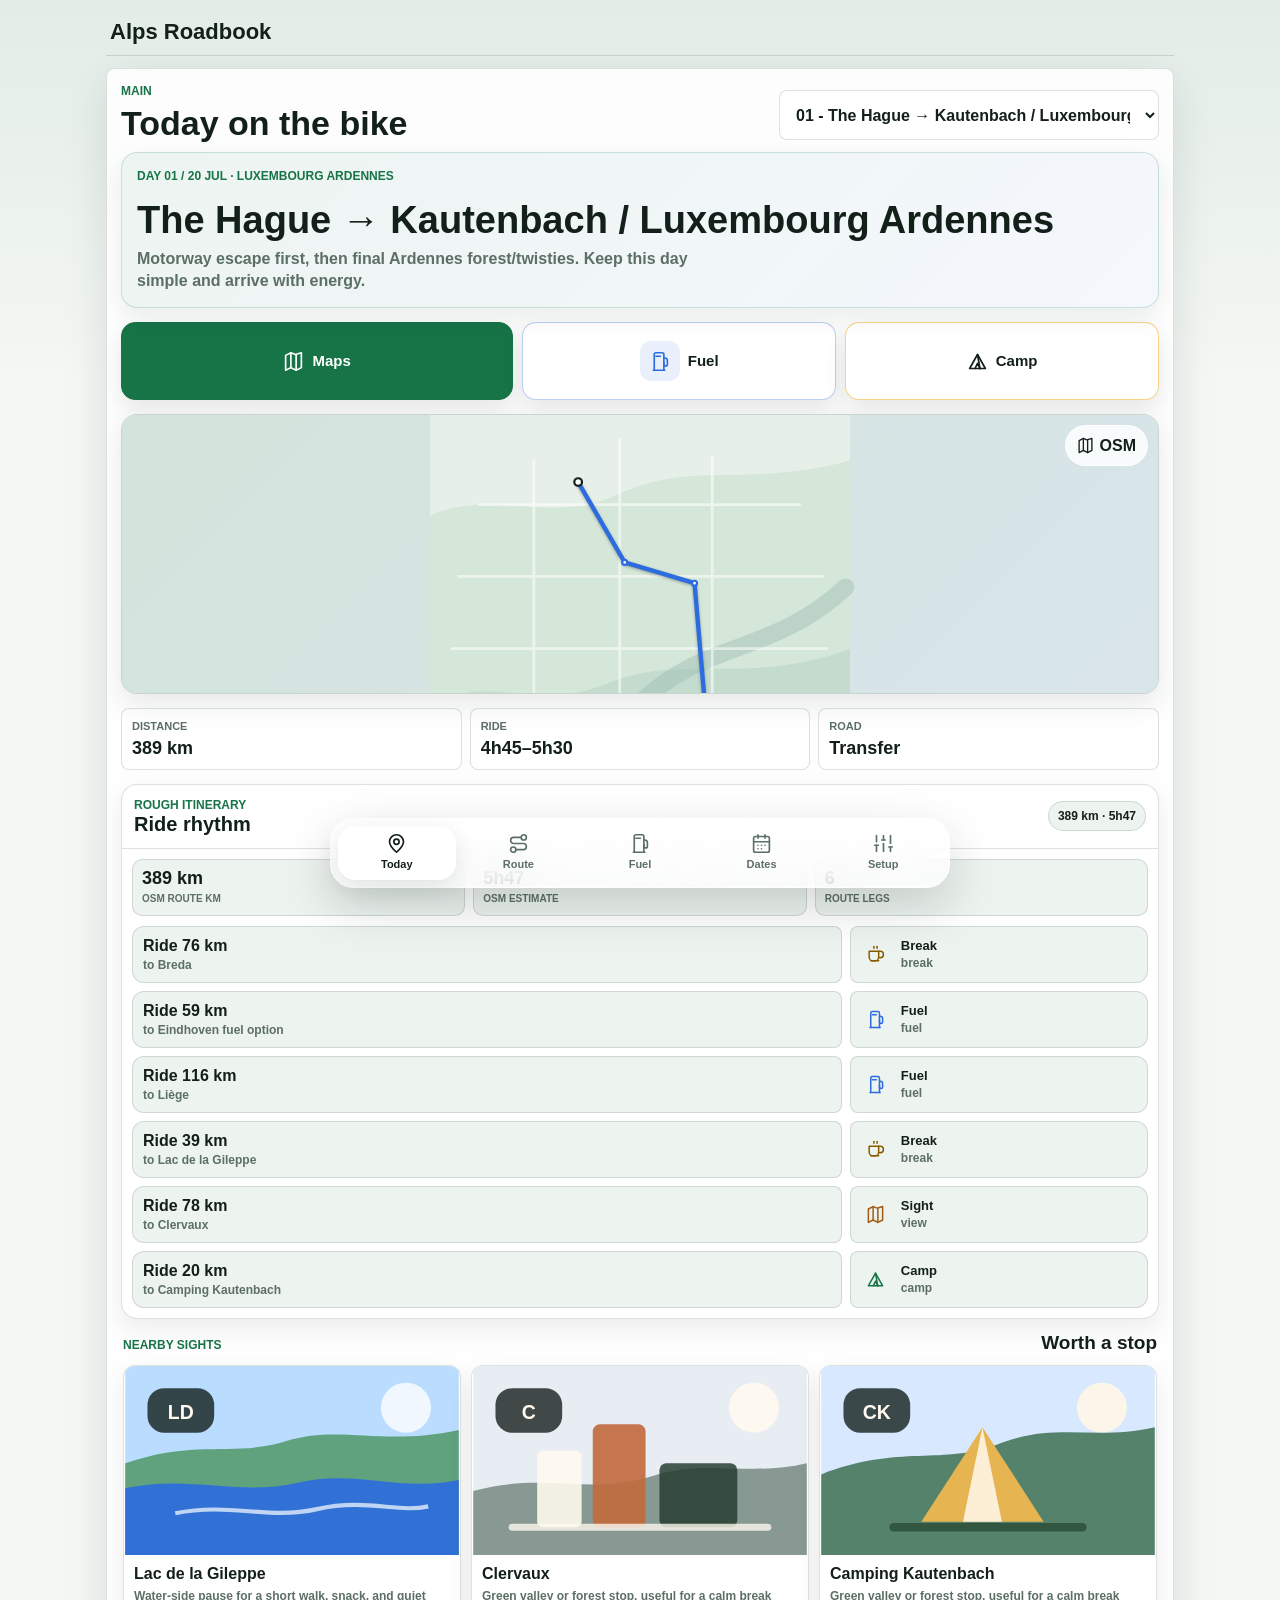
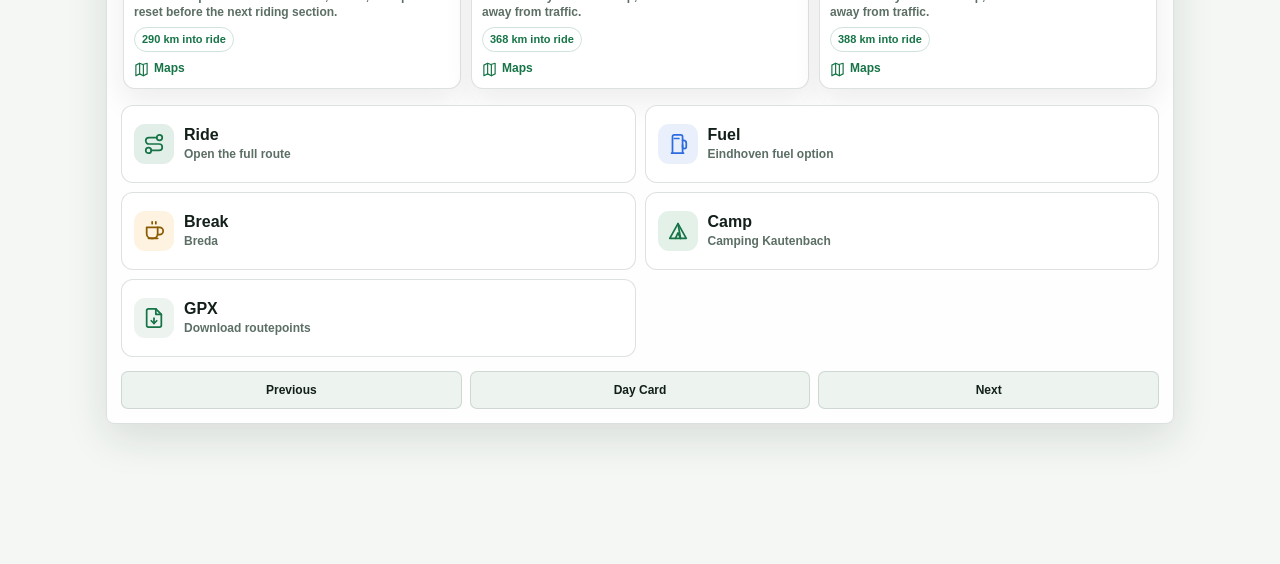
==== commit 44bfdb84: "Polish today ride layout" ====
--- a/docs/index.html
+++ b/docs/index.html
@@ -1,6 +1,6 @@
 <!doctype html><html lang="en"><head><meta charset="utf-8"><meta name="viewport" content="width=device-width, initial-scale=1, viewport-fit=cover"><meta name="apple-mobile-web-app-capable" content="yes"><meta name="apple-mobile-web-app-status-bar-style" content="default"><title>Ducati Alps Road Book</title>
 <link rel="manifest" href="manifest.webmanifest">
-<link rel="apple-touch-icon" sizes="180x180" href="icons/icon-180.png?v=18">
+<link rel="apple-touch-icon" sizes="180x180" href="icons/icon-180.png?v=19">
 <meta name="theme-color" content="#f4f7f4">
 <meta name="mobile-web-app-capable" content="yes">
 <meta name="application-name" content="Alps Roadbook">
@@ -9,7 +9,7 @@
 :root{--bg:#06110c;--card:#101713;--card2:#18211c;--text:#fffaf0;--muted:#c7d2c2;--line:#34433a;--accent:#7dd87d;--green:#22c55e;--yellow:#f59e0b;--red:#ef4444;--light:#fffaf0;--dark:#08100b}
 *{box-sizing:border-box} html{scroll-behavior:smooth} body{margin:0;background:var(--bg);color:var(--text);font-family:-apple-system,BlinkMacSystemFont,"Segoe UI",Roboto,Arial,sans-serif;line-height:1.45;font-size:16px;-webkit-text-size-adjust:100%}
 a{color:inherit}.wrap{width:min(1100px,100%);margin:0 auto;padding:16px}.hero{padding:20px 16px 10px}.hero h1{font-size:clamp(28px,7vw,56px);line-height:.98;margin:0 0 8px;letter-spacing:-.04em}.hero p{color:var(--muted);font-size:17px;margin:0 0 12px}.pillrow,.daynav{display:flex;gap:8px;overflow:auto;padding:8px 0 12px;scroll-snap-type:x proximity}.pill,.daypill{white-space:nowrap;border:1px solid var(--line);border-radius:999px;padding:10px 14px;background:#08100b;color:#dbe7d4;text-decoration:none;font-weight:800;scroll-snap-align:start}.pill.primary{background:var(--accent);color:#06110c;border-color:var(--accent)}.panel{background:linear-gradient(180deg,#101713,#08100b);border:1px solid var(--line);border-radius:22px;padding:14px;margin:12px 0;box-shadow:0 12px 35px rgba(0,0,0,.25)}.offline-map{width:100%;height:auto;display:block;border-radius:18px}.mapbox{background:#dbe7d4;border-radius:20px;overflow:hidden;border:1px solid #34433a}.mapcaption{font-size:12px;color:#c7d2c2;margin-top:8px}.grid{display:grid;grid-template-columns:1fr;gap:12px}.stats{display:grid;grid-template-columns:repeat(3,1fr);gap:8px;margin:12px 0}.stat{background:#06110c;border:1px solid var(--line);border-radius:16px;padding:10px}.stat b{display:block;font-size:18px}.stat span{font-size:12px;color:var(--muted);font-weight:700;text-transform:uppercase;letter-spacing:.04em}.card{background:var(--card);border:1px solid var(--line);border-radius:24px;margin:16px 0;overflow:hidden;box-shadow:0 18px 40px rgba(0,0,0,.24)}.card-header{padding:16px;border-bottom:1px solid var(--line);display:flex;gap:12px;align-items:flex-start;justify-content:space-between}.daynum{background:var(--accent);color:#06110c;border-radius:16px;padding:8px 10px;text-align:center;font-weight:900;min-width:58px}.date{font-size:12px;text-transform:uppercase;letter-spacing:.06em}.card h2{font-size:22px;line-height:1.05;margin:0 0 4px;letter-spacing:-.02em}.badge{display:inline-flex;align-items:center;gap:6px;border:1px solid var(--line);background:#06110c;border-radius:999px;padding:6px 9px;font-weight:800;font-size:12px;color:#dff6d8}.card-body{padding:14px}.section-title{font-size:12px;color:#a8e6a1;text-transform:uppercase;letter-spacing:.08em;font-weight:900;margin:16px 0 6px}.note{color:#dff6d8;background:#06110c;border-left:4px solid var(--accent);padding:12px;border-radius:14px;margin:12px 0}.items{display:grid;gap:8px;margin:8px 0}.item{display:grid;grid-template-columns:34px 1fr;gap:8px;background:#06110c;border:1px solid #2a3a31;border-radius:16px;padding:10px}.ico{width:34px;height:34px;border-radius:12px;display:flex;align-items:center;justify-content:center;background:#18211c;font-size:17px}.item strong{display:block;margin-bottom:2px}.item small{color:#c7d2c2}.btns{display:grid;grid-template-columns:1fr 1fr;gap:9px;margin-top:14px}.btn{display:flex;align-items:center;justify-content:center;min-height:48px;border-radius:16px;text-decoration:none;font-weight:900;border:1px solid var(--line);background:#06110c;color:#fffaf0;text-align:center;padding:10px}.btn.blue{background:#7dd87d;color:#06110c;border-color:#7dd87d}.btn.green{background:#22c55e;color:#021406;border-color:#22c55e}.btn.full{grid-column:1/-1}.stoplist{counter-reset:stop;display:grid;gap:7px}.stop{counter-increment:stop;display:flex;gap:9px;align-items:center;background:#06110c;border:1px solid #2a3a31;border-radius:14px;padding:8px 10px}.stop::before{content:counter(stop);width:24px;height:24px;border-radius:999px;background:#25382c;color:#fff;display:flex;align-items:center;justify-content:center;font-size:12px;font-weight:900}.stop .typ{margin-left:auto;font-size:12px;color:#c7d2c2}.sticky{position:sticky;top:0;z-index:10;background:rgba(11,18,32,.93);backdrop-filter:blur(12px);border-bottom:1px solid var(--line);padding:8px 16px}.ridebar{display:flex;gap:8px;overflow:auto}.ridebar a{min-height:44px;display:flex;align-items:center}.warning{background:#2a1905;border:1px solid #92400e;color:#ffedd5;border-radius:18px;padding:12px;margin:12px 0}.safe{background:#052e16;border:1px solid #166534;color:#dcfce7;border-radius:18px;padding:12px;margin:12px 0}.desktop-only{display:none}.kbd{font-family:ui-monospace,SFMono-Regular,Menlo,monospace;background:#06110c;border:1px solid var(--line);border-radius:8px;padding:2px 6px;color:#dbe7d4}.footer{color:#94a3b8;padding:30px 16px 60px}.maplegend{display:flex;flex-wrap:wrap;gap:8px;margin-top:8px}.legend{display:flex;align-items:center;gap:6px;font-size:12px;color:#c7d2c2}.dot{width:10px;height:10px;border-radius:50%;display:inline-block}.wake{border:0;background:#fffaf0;color:#08100b;border-radius:999px;padding:11px 15px;font-weight:900}.status{font-size:13px;color:#c7d2c2;margin-left:8px}@media(min-width:760px){.grid{grid-template-columns:1.1fr .9fr}.card-body{display:grid;grid-template-columns:.9fr 1.1fr;gap:16px}.mapcol{position:sticky;top:80px;align-self:start}.btns{grid-template-columns:repeat(3,1fr)}.desktop-only{display:block}.hero h1{max-width:850px}.stats{grid-template-columns:repeat(6,1fr)}}@media print{body{background:#fff;color:#000}.sticky,.btns,.wake{display:none}.card,.panel{break-inside:avoid;box-shadow:none;border-color:#ddd;background:#fff;color:#000}.item,.stat,.note{background:#fff;color:#000}.mapcaption,.hero p{color:#333}}
-</style><link rel="stylesheet" href="app.css?v=18">
+</style><link rel="stylesheet" href="app.css?v=19">
 </head><body><div class="sticky"><div class="ridebar"><a class="daypill" href="#top">Overview</a><a class="daypill" href="#iphone">Install</a><a class="daypill" href="#days">Days</a><button class="wake" onclick="keepAwake()">Keep screen awake</button><span id="wakestatus" class="status"></span></div></div><main id="top" class="wrap"><section class="hero"><h1>Ducati Alps Road Book</h1><p>Installable iPhone road-book app for the Ducati Scrambler Alps trip. It includes offline schematic maps, GPX routepoints, big bike-friendly controls, and cached files for low-signal areas after the first load.</p><div class="pillrow"><a class="pill primary" href="#days">Start riding days</a><a class="pill" href="#iphone">How to use on iPhone</a><a class="pill" href="#gpx">GPX v3 notes</a></div></section><section class="panel grid"><div><h2 style="margin-top:0">Full itinerary overview</h2><p style="color:#c7d2c2">20 July → 14 August · The Hague → Le Bost/Biollet → Beaufort/Roselend → Bourg-Saint-Maurice → Geneva → Meiringen → Zurich → Vosges/Ardennes → The Hague.</p><div class="stats"><div class="stat"><span>Riding days</span><b>20</b></div><div class="stat"><span>Max target</span><b>≤ 6h</b></div><div class="stat"><span>Style</span><b>Camp</b></div><div class="stat"><span>Bike</span><b>Scrambler</b></div><div class="stat"><span>Fuel plan</span><b>180–200 km</b></div><div class="stat"><span>Off-road</span><b>Easy</b></div></div></div><div class="mapbox"><svg class="offline-map" viewBox="0 0 360 260" role="img" aria-label="Offline schematic map for Full itinerary"><rect x="0" y="0" width="360" height="100%" rx="18" fill="#fffaf0"/><path d="M18 35 C 88 17, 146 53, 220 35 S 305 21, 342 40" fill="none" stroke="#dbe7d4" stroke-width="1"/><path d="M18 69 C 88 51, 146 87, 220 69 S 305 55, 342 74" fill="none" stroke="#dbe7d4" stroke-width="1"/><path d="M18 103 C 88 85, 146 121, 220 103 S 305 89, 342 108" fill="none" stroke="#dbe7d4" stroke-width="1"/><path d="M18 137 C 88 119, 146 155, 220 137 S 305 123, 342 142" fill="none" stroke="#dbe7d4" stroke-width="1"/><path d="M18 171 C 88 153, 146 189, 220 171 S 305 157, 342 176" fill="none" stroke="#dbe7d4" stroke-width="1"/><path d="M18 205 C 88 187, 146 223, 220 205 S 305 191, 342 210" fill="none" stroke="#dbe7d4" stroke-width="1"/><path d="M18 239 C 88 221, 146 257, 220 239 S 305 225, 342 244" fill="none" stroke="#dbe7d4" stroke-width="1"/><path d="M155.8,30.0 L187.4,89.1 L151.4,166.2 L151.4,166.2 L126.3,199.3 L126.3,199.3 L197.5,207.2 L197.5,207.2 L197.5,207.2 L197.5,207.2 L201.1,210.0 L201.1,210.0 L201.1,210.0 L189.7,193.6 L189.7,193.6 L227.2,179.0 L227.9,179.6 L233.7,160.9 L205.9,143.6 L184.6,74.0 L155.8,30.0" fill="none" stroke="#08100b" stroke-width="4.5" stroke-linecap="round" stroke-linejoin="round" opacity="0.92"/><path d="M155.8,30.0 L187.4,89.1 L151.4,166.2 L151.4,166.2 L126.3,199.3 L126.3,199.3 L197.5,207.2 L197.5,207.2 L197.5,207.2 L197.5,207.2 L201.1,210.0 L201.1,210.0 L201.1,210.0 L189.7,193.6 L189.7,193.6 L227.2,179.0 L227.9,179.6 L233.7,160.9 L205.9,143.6 L184.6,74.0 L155.8,30.0" fill="none" stroke="#ffffff" stroke-width="1.6" stroke-linecap="round" stroke-linejoin="round" opacity="0.75"/><circle cx="155.8" cy="30.0" r="8" fill="#101713" stroke="#fff" stroke-width="2"/><text x="165.8" y="22.0" font-size="10" font-weight="700" fill="#08100b">The Hague</text><circle cx="187.4" cy="89.1" r="8" fill="#166534" stroke="#fff" stroke-width="2"/><text x="197.4" y="81.1" font-size="10" font-weight="700" fill="#08100b">Camping Kautenbach</text><circle cx="151.4" cy="166.2" r="8" fill="#166534" stroke="#fff" stroke-width="2"/><text x="161.4" y="158.2" font-size="10" font-weight="700" fill="#08100b">Lac des Settons</text><circle cx="151.4" cy="166.2" r="8" fill="#166534" stroke="#fff" stroke-width="2"/><text x="161.4" y="158.2" font-size="10" font-weight="700" fill="#08100b">Lac des Settons</text><circle cx="126.3" cy="199.3" r="6" fill="#34433a" stroke="#fff" stroke-width="2"/><circle cx="126.3" cy="199.3" r="6" fill="#34433a" stroke="#fff" stroke-width="2"/><circle cx="197.5" cy="207.2" r="8" fill="#166534" stroke="#fff" stroke-width="2"/><text x="207.5" y="199.2" font-size="10" font-weight="700" fill="#08100b">Beaufort</text><circle cx="197.5" cy="207.2" r="8" fill="#166534" stroke="#fff" stroke-width="2"/><text x="207.5" y="199.2" font-size="10" font-weight="700" fill="#08100b">Beaufort</text><circle cx="197.5" cy="207.2" r="8" fill="#166534" stroke="#fff" stroke-width="2"/><text x="207.5" y="199.2" font-size="10" font-weight="700" fill="#08100b">Beaufort</text><circle cx="197.5" cy="207.2" r="8" fill="#166534" stroke="#fff" stroke-width="2"/><text x="207.5" y="199.2" font-size="10" font-weight="700" fill="#08100b">Beaufort</text><circle cx="201.1" cy="210.0" r="8" fill="#166534" stroke="#fff" stroke-width="2"/><text x="211.1" y="202.0" font-size="10" font-weight="700" fill="#08100b">Bourg-Saint-Maurice</text><circle cx="201.1" cy="210.0" r="8" fill="#166534" stroke="#fff" stroke-width="2"/><circle cx="201.1" cy="210.0" r="8" fill="#166534" stroke="#fff" stroke-width="2"/><circle cx="189.7" cy="193.6" r="6" fill="#34433a" stroke="#fff" stroke-width="2"/><circle cx="189.7" cy="193.6" r="6" fill="#b45309" stroke="#fff" stroke-width="2"/><circle cx="227.2" cy="179.0" r="8" fill="#166534" stroke="#fff" stroke-width="2"/><circle cx="227.9" cy="179.6" r="8" fill="#166534" stroke="#fff" stroke-width="2"/><circle cx="233.7" cy="160.9" r="6" fill="#34433a" stroke="#fff" stroke-width="2"/><circle cx="205.9" cy="143.6" r="8" fill="#166534" stroke="#fff" stroke-width="2"/><circle cx="184.6" cy="74.0" r="8" fill="#166534" stroke="#fff" stroke-width="2"/><circle cx="155.8" cy="30.0" r="6" fill="#34433a" stroke="#fff" stroke-width="2"/><text x="165.8" y="22.0" font-size="10" font-weight="700" fill="#08100b">The Hague</text><g transform="translate(300 16)"><circle cx="24" cy="24" r="18" fill="#fff" stroke="#c7d2c2"/><text x="24" y="21" text-anchor="middle" font-size="10" font-weight="800" fill="#08100b">N</text><path d="M24 25 L19 36 L24 32 L29 36 Z" fill="#08100b" opacity=".8"/></g></svg></div></section><section id="iphone" class="panel"><h2 style="margin-top:0">Install on iPhone / bike-mounted use</h2><div class="safe"><strong>PWA mode:</strong> open this GitHub Pages link in Safari, then use Share → Add to Home Screen. The app will launch full-screen with its own icon and cache the road book files.</div><div class="warning"><strong>Bike use:</strong> use the road book as a planning/checkpoint tool when stopped. For moving navigation, open the route in Google Maps or import GPX into OsmAnd, Kurviger, Calimoto, Garmin or TomTom with voice guidance.</div><div class="items"><div class="item"><div class="ico">1</div><div><strong>Add to Home Screen</strong><small>Open the GitHub Pages URL in Safari → Share → Add to Home Screen → launch it like an app.</small></div></div><div class="item"><div class="ico">2</div><div><strong>Pre-download maps</strong><small>Use Google Maps offline areas or OsmAnd/Organic Maps offline maps for France, Switzerland, Belgium, Luxembourg and the Netherlands.</small></div></div><div class="item"><div class="ico">3</div><div><strong>Use GPX in a navigation app</strong><small>For the bike, import GPX v3 into OsmAnd, Kurviger, Calimoto, Garmin or TomTom and let that app calculate the roads.</small></div></div></div></section><section id="days"><h2 style="padding:0 4px">Daily road book</h2><nav class="daynav"><a class="daypill" href="#day01">01 · 20 Jul</a><a class="daypill" href="#day02">02 · 21 Jul</a><a class="daypill" href="#day03">03 · 22 Jul</a><a class="daypill" href="#day04">04 · 23 Jul</a><a class="daypill" href="#day05">05 · 24–30 Jul</a><a class="daypill" href="#day06">06 · 31 Jul</a><a class="daypill" href="#day07">07 · 1 Aug</a><a class="daypill" href="#day08">08 · 2 Aug</a><a class="daypill" href="#day09">09 · 3 Aug</a><a class="daypill" href="#day10">10 · 4 Aug</a><a class="daypill" href="#day11">11 · 5 Aug</a><a class="daypill" href="#day12">12 · 6 Aug</a><a class="daypill" href="#day13">13 · 7 Aug</a><a class="daypill" href="#day14">14 · 8 Aug</a><a class="daypill" href="#day15">15 · 9 Aug</a><a class="daypill" href="#day16">16 · 10 Aug</a><a class="daypill" href="#day17">17 · 11 Aug</a><a class="daypill" href="#day18">18 · 12 Aug</a><a class="daypill" href="#day19">19 · 13 Aug</a><a class="daypill" href="#day20">20 · 14 Aug</a></nav><article class="card" id="day01"><div class="card-header"><div class="daynum"><div class="date">Day</div>01</div><div style="flex:1"><h2>The Hague → Kautenbach / Luxembourg Ardennes</h2><div style="color:#c7d2c2;font-weight:800">20 Jul · Luxembourg Ardennes</div><div style="margin-top:8px"><span class="badge">Transfer</span> <span class="badge">Easy</span></div></div></div><div class="card-body"><div class="mapcol"><div class="mapbox"><svg class="offline-map" viewBox="0 0 360 210" role="img" aria-label="Offline schematic map for Day 1 The Hague → Kautenbach / Luxembourg Ardennes"><rect x="0" y="0" width="360" height="100%" rx="18" fill="#fffaf0"/><path d="M18 35 C 88 17, 146 53, 220 35 S 305 21, 342 40" fill="none" stroke="#dbe7d4" stroke-width="1"/><path d="M18 69 C 88 51, 146 87, 220 69 S 305 55, 342 74" fill="none" stroke="#dbe7d4" stroke-width="1"/><path d="M18 103 C 88 85, 146 121, 220 103 S 305 89, 342 108" fill="none" stroke="#dbe7d4" stroke-width="1"/><path d="M18 137 C 88 119, 146 155, 220 137 S 305 123, 342 142" fill="none" stroke="#dbe7d4" stroke-width="1"/><path d="M18 171 C 88 153, 146 189, 220 171 S 305 157, 342 176" fill="none" stroke="#dbe7d4" stroke-width="1"/><path d="M146.6,30.0 L164.7,60.6 L191.7,68.6 L196.0,118.2 L211.2,121.0 L213.4,153.7 L213.0,160.0" fill="none" stroke="#08100b" stroke-width="4.5" stroke-linecap="round" stroke-linejoin="round" opacity="0.92"/><path d="M146.6,30.0 L164.7,60.6 L191.7,68.6 L196.0,118.2 L211.2,121.0 L213.4,153.7 L213.0,160.0" fill="none" stroke="#ffffff" stroke-width="1.6" stroke-linecap="round" stroke-linejoin="round" opacity="0.75"/><circle cx="146.6" cy="30.0" r="8" fill="#101713" stroke="#fff" stroke-width="2"/><text x="156.6" y="22.0" font-size="10" font-weight="700" fill="#08100b">The Hague</text><circle cx="164.7" cy="60.6" r="6" fill="#3d7c5a" stroke="#fff" stroke-width="2"/><circle cx="191.7" cy="68.6" r="6" fill="#b45309" stroke="#fff" stroke-width="2"/><text x="201.7" y="60.6" font-size="10" font-weight="700" fill="#08100b">Eindhoven fuel option</text><circle cx="196.0" cy="118.2" r="6" fill="#b45309" stroke="#fff" stroke-width="2"/><text x="206.0" y="110.2" font-size="10" font-weight="700" fill="#08100b">Liège / fuel</text><circle cx="211.2" cy="121.0" r="6" fill="#3d7c5a" stroke="#fff" stroke-width="2"/><circle cx="213.4" cy="153.7" r="6" fill="#7c3aed" stroke="#fff" stroke-width="2"/><text x="223.4" y="145.7" font-size="10" font-weight="700" fill="#08100b">Clervaux</text><circle cx="213.0" cy="160.0" r="8" fill="#166534" stroke="#fff" stroke-width="2"/><text x="223.0" y="152.0" font-size="10" font-weight="700" fill="#08100b">Camping Kautenbach</text><g transform="translate(300 16)"><circle cx="24" cy="24" r="18" fill="#fff" stroke="#c7d2c2"/><text x="24" y="21" text-anchor="middle" font-size="10" font-weight="800" fill="#08100b">N</text><path d="M24 25 L19 36 L24 32 L29 36 Z" fill="#08100b" opacity=".8"/></g></svg></div><div class="mapcaption">Offline schematic map: good for orientation. Use Maps/OsmAnd/Kurviger for turn-by-turn navigation.</div><div class="maplegend"><span class="legend"><i class="dot" style="background:#101713"></i>start/end</span><span class="legend"><i class="dot" style="background:#b45309"></i>fuel</span><span class="legend"><i class="dot" style="background:#3d7c5a"></i>break</span><span class="legend"><i class="dot" style="background:#166534"></i>camp</span></div></div><div><div class="stats"><div class="stat"><span>Distance</span><b>335 km</b></div><div class="stat"><span>Riding time</span><b>4h45–5h30</b></div><div class="stat"><span>Road</span><b>Transfer</b></div></div><div class="section-title">Ride plan</div><p>Motorway escape first, then final Ardennes forest/twisties. Keep this day simple and arrive with energy.</p><div class="section-title">Stops</div><div class="stoplist"><div class="stop"><span>The Hague</span><span class="typ">S start</span></div><div class="stop"><span>Breda</span><span class="typ">☕ break</span></div><div class="stop"><span>Eindhoven fuel option</span><span class="typ">⛽ fuel</span></div><div class="stop"><span>Liège / fuel</span><span class="typ">⛽ fuel</span></div><div class="stop"><span>Lac de la Gileppe / nature stop</span><span class="typ">☕ break</span></div><div class="stop"><span>Clervaux</span><span class="typ">★ view</span></div><div class="stop"><span>Camping Kautenbach</span><span class="typ">C camp</span></div></div><div class="section-title">Eat / nature stop</div><div class="note">Meuse/Maas river picnic near Dinant or Namur. Easy camping-stove lunch if you prefer nature over restaurants.</div><div class="section-title">Fuel</div><div class="note">Start full. Top-up around Maastricht/Liège, then Luxembourg before camp. Do not arrive at camp with reserve only.</div><div class="section-title">Night</div><div class="note">Camping Kautenbach — biker-friendly Ardennes/Luxembourg nature stop.</div><div class="section-title">Road book note</div><p>Do not chase small roads too early. The goal is to leave NL comfortably and sleep in nature.</p><div class="btns"><a class="btn blue" href="https://www.google.com/maps/dir/?api=1&amp;origin=52.070500%2C4.300700&amp;destination=49.952000%2C6.020000&amp;travelmode=driving&amp;waypoints=51.571900%2C4.768300%7C51.441600%2C5.469700%7C50.632600%2C5.579700%7C50.587000%2C5.975000%7C50.054000%2C6.031000" target="_blank" rel="noopener">Google Maps</a><a class="btn green" href="https://www.campingkautenbach.lu/en" target="_blank" rel="noopener">Camping info</a><a class="btn" href="gpx/day_01_20_Jul_The_Hague_Kautenbach_Luxembourg_Ardennes.gpx" download>GPX file</a><a class="btn full" href="#day02">Next day ↓</a></div></div></div></article><article class="card" id="day02"><div class="card-header"><div class="daynum"><div class="date">Day</div>02</div><div style="flex:1"><h2>Kautenbach → Lac des Settons / Morvan</h2><div style="color:#c7d2c2;font-weight:800">21 Jul · Morvan</div><div style="margin-top:8px"><span class="badge">Transfer</span> <span class="badge">Moderate</span></div></div></div><div class="card-body"><div class="mapcol"><div class="mapbox"><svg class="offline-map" viewBox="0 0 360 210" role="img" aria-label="Offline schematic map for Day 2 Kautenbach → Lac des Settons / Morvan"><rect x="0" y="0" width="360" height="100%" rx="18" fill="#fffaf0"/><path d="M18 35 C 88 17, 146 53, 220 35 S 305 21, 342 40" fill="none" stroke="#dbe7d4" stroke-width="1"/><path d="M18 69 C 88 51, 146 87, 220 69 S 305 55, 342 74" fill="none" stroke="#dbe7d4" stroke-width="1"/><path d="M18 103 C 88 85, 146 121, 220 103 S 305 89, 342 108" fill="none" stroke="#dbe7d4" stroke-width="1"/><path d="M18 137 C 88 119, 146 155, 220 137 S 305 123, 342 142" fill="none" stroke="#dbe7d4" stroke-width="1"/><path d="M18 171 C 88 153, 146 189, 220 171 S 305 157, 342 176" fill="none" stroke="#dbe7d4" stroke-width="1"/><path d="M208.7,30.0 L212.2,46.0 L188.9,67.3 L170.2,93.8 L148.2,107.8 L153.0,155.6 L147.8,160.0" fill="none" stroke="#08100b" stroke-width="4.5" stroke-linecap="round" stroke-linejoin="round" opacity="0.92"/><path d="M208.7,30.0 L212.2,46.0 L188.9,67.3 L170.2,93.8 L148.2,107.8 L153.0,155.6 L147.8,160.0" fill="none" stroke="#ffffff" stroke-width="1.6" stroke-linecap="round" stroke-linejoin="round" opacity="0.75"/><circle cx="208.7" cy="30.0" r="8" fill="#101713" stroke="#fff" stroke-width="2"/><text x="218.7" y="22.0" font-size="10" font-weight="700" fill="#08100b">Camping Kautenbach</text><circle cx="212.2" cy="46.0" r="6" fill="#b45309" stroke="#fff" stroke-width="2"/><text x="222.2" y="38.0" font-size="10" font-weight="700" fill="#08100b">Luxembourg / fuel</text><circle cx="188.9" cy="67.3" r="6" fill="#3d7c5a" stroke="#fff" stroke-width="2"/><circle cx="170.2" cy="93.8" r="6" fill="#3d7c5a" stroke="#fff" stroke-width="2"/><circle cx="148.2" cy="107.8" r="6" fill="#7c3aed" stroke="#fff" stroke-width="2"/><text x="158.2" y="99.8" font-size="10" font-weight="700" fill="#08100b">Troyes bypass</text><circle cx="153.0" cy="155.6" r="6" fill="#b45309" stroke="#fff" stroke-width="2"/><text x="163.0" y="147.6" font-size="10" font-weight="700" fill="#08100b">Saulieu / fuel</text><circle cx="147.8" cy="160.0" r="8" fill="#166534" stroke="#fff" stroke-width="2"/><text x="157.8" y="152.0" font-size="10" font-weight="700" fill="#08100b">Lac des Settons</text><g transform="translate(300 16)"><circle cx="24" cy="24" r="18" fill="#fff" stroke="#c7d2c2"/><text x="24" y="21" text-anchor="middle" font-size="10" font-weight="800" fill="#08100b">N</text><path d="M24 25 L19 36 L24 32 L29 36 Z" fill="#08100b" opacity=".8"/></g></svg></div><div class="mapcaption">Offline schematic map: good for orientation. Use Maps/OsmAnd/Kurviger for turn-by-turn navigation.</div><div class="maplegend"><span class="legend"><i class="dot" style="background:#101713"></i>start/end</span><span class="legend"><i class="dot" style="background:#b45309"></i>fuel</span><span class="legend"><i class="dot" style="background:#3d7c5a"></i>break</span><span class="legend"><i class="dot" style="background:#166534"></i>camp</span></div></div><div><div class="stats"><div class="stat"><span>Distance</span><b>380 km</b></div><div class="stat"><span>Riding time</span><b>5h15–5h50</b></div><div class="stat"><span>Road</span><b>Transfer</b></div></div><div class="section-title">Ride plan</div><p>Fast roads first, then quiet Burgundy/Morvan roads. This is the longest planned riding day but stays under your 6h limit.</p><div class="section-title">Stops</div><div class="stoplist"><div class="stop"><span>Camping Kautenbach</span><span class="typ">S start</span></div><div class="stop"><span>Luxembourg / fuel</span><span class="typ">⛽ fuel</span></div><div class="stop"><span>Verdun coffee stop</span><span class="typ">☕ break</span></div><div class="stop"><span>Lac du Der / picnic</span><span class="typ">☕ break</span></div><div class="stop"><span>Troyes bypass</span><span class="typ">★ view</span></div><div class="stop"><span>Saulieu / fuel</span><span class="typ">⛽ fuel</span></div><div class="stop"><span>Lac des Settons</span><span class="typ">C camp</span></div></div><div class="section-title">Eat / nature stop</div><div class="note">Langres / Lac de la Liez for picnic, then one second pause before entering the Morvan.</div><div class="section-title">Fuel</div><div class="note">Fill in Luxembourg. Top-up around Langres/Chaumont, then final fuel at Saulieu or Montsauche.</div><div class="section-title">Night</div><div class="note">Camping Plage des Settons or Camping-Chalets Settons — lake/nature base.</div><div class="section-title">Road book note</div><p>Start early, take two real breaks, and avoid arriving tired or in the dark.</p><div class="btns"><a class="btn blue" href="https://www.google.com/maps/dir/?api=1&amp;origin=49.952000%2C6.020000&amp;destination=47.187000%2C4.061000&amp;travelmode=driving&amp;waypoints=49.611600%2C6.131900%7C49.159000%2C5.383000%7C48.594000%2C4.782000%7C48.297000%2C4.074000%7C47.280000%2C4.228000" target="_blank" rel="noopener">Google Maps</a><a class="btn green" href="https://camping-chalets-settons.com/en/campsite-lac-des-settons-morvan/" target="_blank" rel="noopener">Camping info</a><a class="btn" href="gpx/day_02_21_Jul_Kautenbach_Lac_des_Settons_Morvan.gpx" download>GPX file</a><a class="btn full" href="#day03">Next day ↓</a></div></div></div></article><article class="card" id="day03"><div class="card-header"><div class="daynum"><div class="date">Day</div>03</div><div style="flex:1"><h2>Lac des Settons → Morvan loop</h2><div style="color:#c7d2c2;font-weight:800">22 Jul · Morvan</div><div style="margin-top:8px"><span class="badge">Base loop</span> <span class="badge">Easy</span></div></div></div><div class="card-body"><div class="mapcol"><div class="mapbox"><svg class="offline-map" viewBox="0 0 360 210" role="img" aria-label="Offline schematic map for Day 3 Lac des Settons → Morvan loop"><rect x="0" y="0" width="360" height="100%" rx="18" fill="#fffaf0"/><path d="M18 35 C 88 17, 146 53, 220 35 S 305 21, 342 40" fill="none" stroke="#dbe7d4" stroke-width="1"/><path d="M18 69 C 88 51, 146 87, 220 69 S 305 55, 342 74" fill="none" stroke="#dbe7d4" stroke-width="1"/><path d="M18 103 C 88 85, 146 121, 220 103 S 305 89, 342 108" fill="none" stroke="#dbe7d4" stroke-width="1"/><path d="M18 137 C 88 119, 146 155, 220 137 S 305 123, 342 142" fill="none" stroke="#dbe7d4" stroke-width="1"/><path d="M18 171 C 88 153, 146 189, 220 171 S 305 157, 342 176" fill="none" stroke="#dbe7d4" stroke-width="1"/><path d="M237.5,69.8 L218.1,47.3 L146.0,110.4 L172.1,160.0 L122.5,30.0 L237.5,69.8" fill="none" stroke="#08100b" stroke-width="4.5" stroke-linecap="round" stroke-linejoin="round" opacity="0.92"/><path d="M237.5,69.8 L218.1,47.3 L146.0,110.4 L172.1,160.0 L122.5,30.0 L237.5,69.8" fill="none" stroke="#ffffff" stroke-width="1.6" stroke-linecap="round" stroke-linejoin="round" opacity="0.75"/><circle cx="237.5" cy="69.8" r="8" fill="#101713" stroke="#fff" stroke-width="2"/><text x="247.5" y="61.8" font-size="10" font-weight="700" fill="#08100b">Lac des Settons</text><circle cx="218.1" cy="47.3" r="6" fill="#b45309" stroke="#fff" stroke-width="2"/><text x="228.1" y="39.3" font-size="10" font-weight="700" fill="#08100b">Montsauche-les-Settons</text><circle cx="146.0" cy="110.4" r="6" fill="#3d7c5a" stroke="#fff" stroke-width="2"/><circle cx="172.1" cy="160.0" r="6" fill="#7c3aed" stroke="#fff" stroke-width="2"/><text x="182.1" y="152.0" font-size="10" font-weight="700" fill="#08100b">Château-Chinon</text><circle cx="122.5" cy="30.0" r="6" fill="#3d7c5a" stroke="#fff" stroke-width="2"/><circle cx="237.5" cy="69.8" r="8" fill="#166534" stroke="#fff" stroke-width="2"/><text x="247.5" y="61.8" font-size="10" font-weight="700" fill="#08100b">Lac des Settons</text><g transform="translate(300 16)"><circle cx="24" cy="24" r="18" fill="#fff" stroke="#c7d2c2"/><text x="24" y="21" text-anchor="middle" font-size="10" font-weight="800" fill="#08100b">N</text><path d="M24 25 L19 36 L24 32 L29 36 Z" fill="#08100b" opacity=".8"/></g></svg></div><div class="mapcaption">Offline schematic map: good for orientation. Use Maps/OsmAnd/Kurviger for turn-by-turn navigation.</div><div class="maplegend"><span class="legend"><i class="dot" style="background:#101713"></i>start/end</span><span class="legend"><i class="dot" style="background:#b45309"></i>fuel</span><span class="legend"><i class="dot" style="background:#3d7c5a"></i>break</span><span class="legend"><i class="dot" style="background:#166534"></i>camp</span></div></div><div><div class="stats"><div class="stat"><span>Distance</span><b>120 km</b></div><div class="stat"><span>Riding time</span><b>2h30–4h00</b></div><div class="stat"><span>Road</span><b>Base loop</b></div></div><div class="section-title">Ride plan</div><p>Small forest roads, lake roads, and only easy open gravel if clearly legal. A low-pressure test day.</p><div class="section-title">Stops</div><div class="stoplist"><div class="stop"><span>Lac des Settons</span><span class="typ">S start</span></div><div class="stop"><span>Montsauche-les-Settons / fuel</span><span class="typ">⛽ fuel</span></div><div class="stop"><span>Lac de Pannecière</span><span class="typ">☕ break</span></div><div class="stop"><span>Château-Chinon</span><span class="typ">★ view</span></div><div class="stop"><span>Lac de Chaumeçon</span><span class="typ">☕ break</span></div><div class="stop"><span>Lac des Settons</span><span class="typ">C camp</span></div></div><div class="section-title">Eat / nature stop</div><div class="note">Lac de Pannecière or quiet lakeside cooking stop.</div><div class="section-title">Fuel</div><div class="note">Short loop. Top-up at Montsauche-les-Settons or Saulieu if needed.</div><div class="section-title">Night</div><div class="note">Same campsite at Lac des Settons.</div><div class="section-title">Road book note</div><p>Perfect day to test loaded bike setup, tyre pressure, and cooking routine before the Alps.</p><div class="btns"><a class="btn blue" href="https://www.google.com/maps/dir/?api=1&amp;origin=47.187000%2C4.061000&amp;destination=47.187000%2C4.061000&amp;travelmode=driving&amp;waypoints=47.217000%2C4.023000%7C47.133000%2C3.882000%7C47.067000%2C3.933000%7C47.240000%2C3.836000" target="_blank" rel="noopener">Google Maps</a><a class="btn green" href="https://www.burgundy-tourism.com/sit/camping-plage-des-settons" target="_blank" rel="noopener">Camping info</a><a class="btn" href="gpx/day_03_22_Jul_Lac_des_Settons_Morvan_loop.gpx" download>GPX file</a><a class="btn full" href="#day04">Next day ↓</a></div></div></div></article><article class="card" id="day04"><div class="card-header"><div class="daynum"><div class="date">Day</div>04</div><div style="flex:1"><h2>Lac des Settons → Le Bost, 63640 Biollet</h2><div style="color:#c7d2c2;font-weight:800">23 Jul · Le Bost</div><div style="margin-top:8px"><span class="badge">Transfer</span> <span class="badge">Easy</span></div></div></div><div class="card-body"><div class="mapcol"><div class="mapbox"><svg class="offline-map" viewBox="0 0 360 210" role="img" aria-label="Offline schematic map for Day 4 Lac des Settons → Le Bost, 63640 Biollet"><rect x="0" y="0" width="360" height="100%" rx="18" fill="#fffaf0"/><path d="M18 35 C 88 17, 146 53, 220 35 S 305 21, 342 40" fill="none" stroke="#dbe7d4" stroke-width="1"/><path d="M18 69 C 88 51, 146 87, 220 69 S 305 55, 342 74" fill="none" stroke="#dbe7d4" stroke-width="1"/><path d="M18 103 C 88 85, 146 121, 220 103 S 305 89, 342 108" fill="none" stroke="#dbe7d4" stroke-width="1"/><path d="M18 137 C 88 119, 146 155, 220 137 S 305 123, 342 142" fill="none" stroke="#dbe7d4" stroke-width="1"/><path d="M18 171 C 88 153, 146 189, 220 171 S 305 157, 342 176" fill="none" stroke="#dbe7d4" stroke-width="1"/><path d="M234.8,30.0 L167.0,51.6 L180.2,97.7 L125.2,122.7 L131.9,160.0" fill="none" stroke="#08100b" stroke-width="4.5" stroke-linecap="round" stroke-linejoin="round" opacity="0.92"/><path d="M234.8,30.0 L167.0,51.6 L180.2,97.7 L125.2,122.7 L131.9,160.0" fill="none" stroke="#ffffff" stroke-width="1.6" stroke-linecap="round" stroke-linejoin="round" opacity="0.75"/><circle cx="234.8" cy="30.0" r="8" fill="#101713" stroke="#fff" stroke-width="2"/><text x="244.8" y="22.0" font-size="10" font-weight="700" fill="#08100b">Lac des Settons</text><circle cx="167.0" cy="51.6" r="6" fill="#3d7c5a" stroke="#fff" stroke-width="2"/><circle cx="180.2" cy="97.7" r="6" fill="#3d7c5a" stroke="#fff" stroke-width="2"/><circle cx="125.2" cy="122.7" r="6" fill="#b45309" stroke="#fff" stroke-width="2"/><text x="135.2" y="114.7" font-size="10" font-weight="700" fill="#08100b">Montluçon / fuel</text><circle cx="131.9" cy="160.0" r="6" fill="#34433a" stroke="#fff" stroke-width="2"/><text x="141.9" y="152.0" font-size="10" font-weight="700" fill="#08100b">Le Bost / Biollet</text><g transform="translate(300 16)"><circle cx="24" cy="24" r="18" fill="#fff" stroke="#c7d2c2"/><text x="24" y="21" text-anchor="middle" font-size="10" font-weight="800" fill="#08100b">N</text><path d="M24 25 L19 36 L24 32 L29 36 Z" fill="#08100b" opacity=".8"/></g></svg></div><div class="mapcaption">Offline schematic map: good for orientation. Use Maps/OsmAnd/Kurviger for turn-by-turn navigation.</div><div class="maplegend"><span class="legend"><i class="dot" style="background:#101713"></i>start/end</span><span class="legend"><i class="dot" style="background:#b45309"></i>fuel</span><span class="legend"><i class="dot" style="background:#3d7c5a"></i>break</span><span class="legend"><i class="dot" style="background:#166534"></i>camp</span></div></div><div><div class="stats"><div class="stat"><span>Distance</span><b>270 km</b></div><div class="stat"><span>Riding time</span><b>4h30–5h30</b></div><div class="stat"><span>Road</span><b>Transfer</b></div></div><div class="section-title">Ride plan</div><p>Morvan to Allier/Combrailles. Scenic D-roads where possible, but keep the objective clear: arrive relaxed.</p><div class="section-title">Stops</div><div class="stoplist"><div class="stop"><span>Lac des Settons</span><span class="typ">S start</span></div><div class="stop"><span>Nevers / coffee</span><span class="typ">☕ break</span></div><div class="stop"><span>Moulins / Allier break</span><span class="typ">☕ break</span></div><div class="stop"><span>Montluçon / fuel</span><span class="typ">⛽ fuel</span></div><div class="stop"><span>Le Bost / Biollet</span><span class="typ">• night</span></div></div><div class="section-title">Eat / nature stop</div><div class="note">Loire or Allier river picnic; easy coffee in the Moulins/Montluçon area.</div><div class="section-title">Fuel</div><div class="note">Fuel around Nevers/Moulins, then Montluçon before the smaller roads.</div><div class="section-title">Night</div><div class="note">Accommodation already booked in Le Bost.</div><div class="section-title">Road book note</div><p>Arrive with no stress before your 24/07 commitment.</p><div class="btns"><a class="btn blue" href="https://www.google.com/maps/dir/?api=1&amp;origin=47.187000%2C4.061000&amp;destination=45.999000%2C2.693000&amp;travelmode=driving&amp;waypoints=46.990000%2C3.159000%7C46.568000%2C3.334000%7C46.340000%2C2.603000" target="_blank" rel="noopener">Google Maps</a><a class="btn" href="#top">No campsite link</a><a class="btn" href="gpx/day_04_23_Jul_Lac_des_Settons_Le_Bost_63640_Biollet.gpx" download>GPX file</a><a class="btn full" href="#day05">Next day ↓</a></div></div></div></article><article class="card" id="day05"><div class="card-header"><div class="daynum"><div class="date">Day</div>05</div><div style="flex:1"><h2>Le Bost → Optional Auvergne loops</h2><div style="color:#c7d2c2;font-weight:800">24–30 Jul · Le Bost</div><div style="margin-top:8px"><span class="badge">Rest / local</span> <span class="badge">Easy</span></div></div></div><div class="card-body"><div class="mapcol"><div class="mapbox"><svg class="offline-map" viewBox="0 0 360 210" role="img" aria-label="Offline schematic map for Day 5 Le Bost → Optional Auvergne loops"><rect x="0" y="0" width="360" height="100%" rx="18" fill="#fffaf0"/><path d="M18 35 C 88 17, 146 53, 220 35 S 305 21, 342 40" fill="none" stroke="#dbe7d4" stroke-width="1"/><path d="M18 69 C 88 51, 146 87, 220 69 S 305 55, 342 74" fill="none" stroke="#dbe7d4" stroke-width="1"/><path d="M18 103 C 88 85, 146 121, 220 103 S 305 89, 342 108" fill="none" stroke="#dbe7d4" stroke-width="1"/><path d="M18 137 C 88 119, 146 155, 220 137 S 305 123, 342 142" fill="none" stroke="#dbe7d4" stroke-width="1"/><path d="M18 171 C 88 153, 146 189, 220 171 S 305 157, 342 176" fill="none" stroke="#dbe7d4" stroke-width="1"/><path d="M110.6,30.0 L157.0,85.7 L187.2,144.2 L243.2,160.0 L249.4,34.8 L110.6,30.0" fill="none" stroke="#08100b" stroke-width="4.5" stroke-linecap="round" stroke-linejoin="round" opacity="0.92"/><path d="M110.6,30.0 L157.0,85.7 L187.2,144.2 L243.2,160.0 L249.4,34.8 L110.6,30.0" fill="none" stroke="#ffffff" stroke-width="1.6" stroke-linecap="round" stroke-linejoin="round" opacity="0.75"/><circle cx="110.6" cy="30.0" r="8" fill="#101713" stroke="#fff" stroke-width="2"/><text x="120.6" y="22.0" font-size="10" font-weight="700" fill="#08100b">Le Bost / Biollet</text><circle cx="157.0" cy="85.7" r="6" fill="#3d7c5a" stroke="#fff" stroke-width="2"/><circle cx="187.2" cy="144.2" r="6" fill="#b45309" stroke="#fff" stroke-width="2"/><text x="197.2" y="136.2" font-size="10" font-weight="700" fill="#08100b">Pontgibaud fuel option</text><circle cx="243.2" cy="160.0" r="6" fill="#7c3aed" stroke="#fff" stroke-width="2"/><text x="253.2" y="152.0" font-size="10" font-weight="700" fill="#08100b">Col des Goules</text><circle cx="249.4" cy="34.8" r="6" fill="#3d7c5a" stroke="#fff" stroke-width="2"/><circle cx="110.6" cy="30.0" r="6" fill="#34433a" stroke="#fff" stroke-width="2"/><text x="120.6" y="22.0" font-size="10" font-weight="700" fill="#08100b">Le Bost / Biollet</text><g transform="translate(300 16)"><circle cx="24" cy="24" r="18" fill="#fff" stroke="#c7d2c2"/><text x="24" y="21" text-anchor="middle" font-size="10" font-weight="800" fill="#08100b">N</text><path d="M24 25 L19 36 L24 32 L29 36 Z" fill="#08100b" opacity=".8"/></g></svg></div><div class="mapcaption">Offline schematic map: good for orientation. Use Maps/OsmAnd/Kurviger for turn-by-turn navigation.</div><div class="maplegend"><span class="legend"><i class="dot" style="background:#101713"></i>start/end</span><span class="legend"><i class="dot" style="background:#b45309"></i>fuel</span><span class="legend"><i class="dot" style="background:#3d7c5a"></i>break</span><span class="legend"><i class="dot" style="background:#166534"></i>camp</span></div></div><div><div class="stats"><div class="stat"><span>Distance</span><b>120 km</b></div><div class="stat"><span>Riding time</span><b>2h30–4h30 optional</b></div><div class="stat"><span>Road</span><b>Rest / local</b></div></div><div class="section-title">Ride plan</div><p>Volcanic Auvergne roads, lakes, quiet countryside. Ride only when you feel like it.</p><div class="section-title">Stops</div><div class="stoplist"><div class="stop"><span>Le Bost / Biollet</span><span class="typ">S start</span></div><div class="stop"><span>Barrage des Fades</span><span class="typ">☕ break</span></div><div class="stop"><span>Pontgibaud fuel option</span><span class="typ">⛽ fuel</span></div><div class="stop"><span>Col des Goules / Chaîne des Puys</span><span class="typ">★ view</span></div><div class="stop"><span>Gour de Tazenat</span><span class="typ">☕ break</span></div><div class="stop"><span>Le Bost / Biollet</span><span class="typ">• night</span></div></div><div class="section-title">Eat / nature stop</div><div class="note">Barrage des Fades, Chaîne des Puys viewpoints, or quiet lakeside cooking stops.</div><div class="section-title">Fuel</div><div class="note">Keep the bike above half before loops; rural stations may close early.</div><div class="section-title">Night</div><div class="note">Accommodation in Le Bost.</div><div class="section-title">Road book note</div><p>Use this week for rest, chain lube, laundry, and repacking for the Alps.</p><div class="btns"><a class="btn blue" href="https://www.google.com/maps/dir/?api=1&amp;origin=45.999000%2C2.693000&amp;destination=45.999000%2C2.693000&amp;travelmode=driving&amp;waypoints=45.918000%2C2.790000%7C45.833000%2C2.853000%7C45.810000%2C2.970000%7C45.992000%2C2.983000" target="_blank" rel="noopener">Google Maps</a><a class="btn" href="#top">No campsite link</a><a class="btn" href="gpx/day_05_24_30_Jul_Le_Bost_Optional_Auvergne_loops.gpx" download>GPX file</a><a class="btn full" href="#day06">Next day ↓</a></div></div></div></article><article class="card" id="day06"><div class="card-header"><div class="daynum"><div class="date">Day</div>06</div><div style="flex:1"><h2>Le Bost → Beaufort / Arêches</h2><div style="color:#c7d2c2;font-weight:800">31 Jul · Beaufort / Roselend</div><div style="margin-top:8px"><span class="badge">Transfer</span> <span class="badge">Moderate</span></div></div></div><div class="card-body"><div class="mapcol"><div class="mapbox"><svg class="offline-map" viewBox="0 0 360 210" role="img" aria-label="Offline schematic map for Day 6 Le Bost → Beaufort / Arêches"><rect x="0" y="0" width="360" height="100%" rx="18" fill="#fffaf0"/><path d="M18 35 C 88 17, 146 53, 220 35 S 305 21, 342 40" fill="none" stroke="#dbe7d4" stroke-width="1"/><path d="M18 69 C 88 51, 146 87, 220 69 S 305 55, 342 74" fill="none" stroke="#dbe7d4" stroke-width="1"/><path d="M18 103 C 88 85, 146 121, 220 103 S 305 89, 342 108" fill="none" stroke="#dbe7d4" stroke-width="1"/><path d="M18 137 C 88 119, 146 155, 220 137 S 305 123, 342 142" fill="none" stroke="#dbe7d4" stroke-width="1"/><path d="M18 171 C 88 153, 146 189, 220 171 S 305 157, 342 176" fill="none" stroke="#dbe7d4" stroke-width="1"/><path d="M30.0,72.2 L136.3,68.1 L195.6,98.2 L271.0,121.9 L279.3,120.4 L316.0,108.1 L330.0,103.4" fill="none" stroke="#08100b" stroke-width="4.5" stroke-linecap="round" stroke-linejoin="round" opacity="0.92"/><path d="M30.0,72.2 L136.3,68.1 L195.6,98.2 L271.0,121.9 L279.3,120.4 L316.0,108.1 L330.0,103.4" fill="none" stroke="#ffffff" stroke-width="1.6" stroke-linecap="round" stroke-linejoin="round" opacity="0.75"/><circle cx="30.0" cy="72.2" r="8" fill="#101713" stroke="#fff" stroke-width="2"/><text x="40.0" y="64.2" font-size="10" font-weight="700" fill="#08100b">Le Bost / Biollet</text><circle cx="136.3" cy="68.1" r="6" fill="#b45309" stroke="#fff" stroke-width="2"/><text x="146.3" y="60.1" font-size="10" font-weight="700" fill="#08100b">Roanne / fuel</text><circle cx="195.6" cy="98.2" r="6" fill="#7c3aed" stroke="#fff" stroke-width="2"/><text x="205.6" y="90.2" font-size="10" font-weight="700" fill="#08100b">Lyon north</text><circle cx="271.0" cy="121.9" r="6" fill="#3d7c5a" stroke="#fff" stroke-width="2"/><circle cx="279.3" cy="120.4" r="6" fill="#b45309" stroke="#fff" stroke-width="2"/><text x="270.0" y="112.4" font-size="10" font-weight="700" fill="#08100b">Chambéry</text><circle cx="316.0" cy="108.1" r="6" fill="#b45309" stroke="#fff" stroke-width="2"/><text x="270.0" y="100.1" font-size="10" font-weight="700" fill="#08100b">Albertville</text><circle cx="330.0" cy="103.4" r="8" fill="#166534" stroke="#fff" stroke-width="2"/><text x="270.0" y="95.4" font-size="10" font-weight="700" fill="#08100b">Beaufort</text><g transform="translate(300 16)"><circle cx="24" cy="24" r="18" fill="#fff" stroke="#c7d2c2"/><text x="24" y="21" text-anchor="middle" font-size="10" font-weight="800" fill="#08100b">N</text><path d="M24 25 L19 36 L24 32 L29 36 Z" fill="#08100b" opacity=".8"/></g></svg></div><div class="mapcaption">Offline schematic map: good for orientation. Use Maps/OsmAnd/Kurviger for turn-by-turn navigation.</div><div class="maplegend"><span class="legend"><i class="dot" style="background:#101713"></i>start/end</span><span class="legend"><i class="dot" style="background:#b45309"></i>fuel</span><span class="legend"><i class="dot" style="background:#3d7c5a"></i>break</span><span class="legend"><i class="dot" style="background:#166534"></i>camp</span></div></div><div><div class="stats"><div class="stat"><span>Distance</span><b>350 km</b></div><div class="stat"><span>Riding time</span><b>5h20–5h50</b></div><div class="stat"><span>Road</span><b>Transfer</b></div></div><div class="section-title">Ride plan</div><p>Efficient transfer plus first Alpine approach after Albertville. This is a key move but still under your 6h limit.</p><div class="section-title">Stops</div><div class="stoplist"><div class="stop"><span>Le Bost / Biollet</span><span class="typ">S start</span></div><div class="stop"><span>Roanne / fuel</span><span class="typ">⛽ fuel</span></div><div class="stop"><span>Lyon north/east bypass</span><span class="typ">★ view</span></div><div class="stop"><span>Lac d’Aiguebelette</span><span class="typ">☕ break</span></div><div class="stop"><span>Chambéry / fuel option</span><span class="typ">⛽ fuel</span></div><div class="stop"><span>Albertville / final fuel</span><span class="typ">⛽ fuel</span></div><div class="stop"><span>Beaufort / Camping Domelin</span><span class="typ">C camp</span></div></div><div class="section-title">Eat / nature stop</div><div class="note">Lac d’Aiguebelette or Rhône river stop. Avoid a heavy restaurant lunch before the Alpine finish.</div><div class="section-title">Fuel</div><div class="note">Roanne/Lyon area, Chambéry, then final top-up Albertville or Beaufort.</div><div class="section-title">Night</div><div class="note">Camping Domelin, Beaufort — good base for Roselend/Les Saisies.</div><div class="section-title">Road book note</div><p>Book ahead if possible: late July / early August is busy in the Alps.</p><div class="btns"><a class="btn blue" href="https://www.google.com/maps/dir/?api=1&amp;origin=45.999000%2C2.693000&amp;destination=45.717000%2C6.573000&amp;travelmode=driving&amp;waypoints=46.036000%2C4.068000%7C45.764000%2C4.835000%7C45.550000%2C5.810000%7C45.564000%2C5.917000%7C45.675000%2C6.392000" target="_blank" rel="noopener">Google Maps</a><a class="btn green" href="https://www.camping-beaufort.fr/en/" target="_blank" rel="noopener">Camping info</a><a class="btn" href="gpx/day_06_31_Jul_Le_Bost_Beaufort_Ar_ches.gpx" download>GPX file</a><a class="btn full" href="#day07">Next day ↓</a></div></div></div></article><article class="card" id="day07"><div class="card-header"><div class="daynum"><div class="date">Day</div>07</div><div style="flex:1"><h2>Beaufort → Roselend / Col du Pré loop</h2><div style="color:#c7d2c2;font-weight:800">1 Aug · Beaufort / Roselend</div><div style="margin-top:8px"><span class="badge">Base loop</span> <span class="badge">Easy</span></div></div></div><div class="card-body"><div class="mapcol"><div class="mapbox"><svg class="offline-map" viewBox="0 0 360 210" role="img" aria-label="Offline schematic map for Day 7 Beaufort → Roselend / Col du Pré loop"><rect x="0" y="0" width="360" height="100%" rx="18" fill="#fffaf0"/><path d="M18 35 C 88 17, 146 53, 220 35 S 305 21, 342 40" fill="none" stroke="#dbe7d4" stroke-width="1"/><path d="M18 69 C 88 51, 146 87, 220 69 S 305 55, 342 74" fill="none" stroke="#dbe7d4" stroke-width="1"/><path d="M18 103 C 88 85, 146 121, 220 103 S 305 89, 342 108" fill="none" stroke="#dbe7d4" stroke-width="1"/><path d="M18 137 C 88 119, 146 155, 220 137 S 305 123, 342 142" fill="none" stroke="#dbe7d4" stroke-width="1"/><path d="M18 171 C 88 153, 146 189, 220 171 S 305 157, 342 176" fill="none" stroke="#dbe7d4" stroke-width="1"/><path d="M93.2,30.0 L88.7,69.0 L105.1,46.9 L125.9,62.5 L135.9,65.1 L199.5,59.9 L240.4,56.0 L271.3,160.0 L93.2,30.0" fill="none" stroke="#08100b" stroke-width="4.5" stroke-linecap="round" stroke-linejoin="round" opacity="0.92"/><path d="M93.2,30.0 L88.7,69.0 L105.1,46.9 L125.9,62.5 L135.9,65.1 L199.5,59.9 L240.4,56.0 L271.3,160.0 L93.2,30.0" fill="none" stroke="#ffffff" stroke-width="1.6" stroke-linecap="round" stroke-linejoin="round" opacity="0.75"/><circle cx="93.2" cy="30.0" r="8" fill="#101713" stroke="#fff" stroke-width="2"/><text x="103.2" y="22.0" font-size="10" font-weight="700" fill="#08100b">Beaufort</text><circle cx="88.7" cy="69.0" r="6" fill="#7c3aed" stroke="#fff" stroke-width="2"/><text x="98.7" y="61.0" font-size="10" font-weight="700" fill="#08100b">Arêches</text><circle cx="105.1" cy="46.9" r="6" fill="#7c3aed" stroke="#fff" stroke-width="2"/><text x="115.1" y="38.9" font-size="10" font-weight="700" fill="#08100b">Col du Pré</text><circle cx="125.9" cy="62.5" r="6" fill="#3d7c5a" stroke="#fff" stroke-width="2"/><circle cx="135.9" cy="65.1" r="6" fill="#3d7c5a" stroke="#fff" stroke-width="2"/><circle cx="199.5" cy="59.9" r="6" fill="#7c3aed" stroke="#fff" stroke-width="2"/><text x="209.5" y="51.9" font-size="10" font-weight="700" fill="#08100b">Cormet de Roselend</text><circle cx="240.4" cy="56.0" r="6" fill="#3d7c5a" stroke="#fff" stroke-width="2"/><circle cx="271.3" cy="160.0" r="6" fill="#b45309" stroke="#fff" stroke-width="2"/><text x="270.0" y="152.0" font-size="10" font-weight="700" fill="#08100b">Bourg-Saint-Maurice …</text><circle cx="93.2" cy="30.0" r="8" fill="#166534" stroke="#fff" stroke-width="2"/><text x="103.2" y="22.0" font-size="10" font-weight="700" fill="#08100b">Beaufort</text><g transform="translate(300 16)"><circle cx="24" cy="24" r="18" fill="#fff" stroke="#c7d2c2"/><text x="24" y="21" text-anchor="middle" font-size="10" font-weight="800" fill="#08100b">N</text><path d="M24 25 L19 36 L24 32 L29 36 Z" fill="#08100b" opacity=".8"/></g></svg></div><div class="mapcaption">Offline schematic map: good for orientation. Use Maps/OsmAnd/Kurviger for turn-by-turn navigation.</div><div class="maplegend"><span class="legend"><i class="dot" style="background:#101713"></i>start/end</span><span class="legend"><i class="dot" style="background:#b45309"></i>fuel</span><span class="legend"><i class="dot" style="background:#3d7c5a"></i>break</span><span class="legend"><i class="dot" style="background:#166534"></i>camp</span></div></div><div><div class="stats"><div class="stat"><span>Distance</span><b>150 km</b></div><div class="stat"><span>Riding time</span><b>4h00–5h00</b></div><div class="stat"><span>Road</span><b>Base loop</b></div></div><div class="section-title">Ride plan</div><p>Alpine paved roads plus short easy gravel/access roads only if open and signed. Ride unloaded.</p><div class="section-title">Stops</div><div class="stoplist"><div class="stop"><span>Beaufort / Camping Domelin</span><span class="typ">S start</span></div><div class="stop"><span>Arêches</span><span class="typ">★ view</span></div><div class="stop"><span>Col du Pré</span><span class="typ">★ view</span></div><div class="stop"><span>Barrage de Roselend picnic</span><span class="typ">☕ break</span></div><div class="stop"><span>Lac de Roselend</span><span class="typ">☕ break</span></div><div class="stop"><span>Cormet de Roselend</span><span class="typ">★ view</span></div><div class="stop"><span>Les Chapieux</span><span class="typ">☕ break</span></div><div class="stop"><span>Bourg-Saint-Maurice fuel option</span><span class="typ">⛽ fuel</span></div><div class="stop"><span>Beaufort / Camping Domelin</span><span class="typ">C camp</span></div></div><div class="section-title">Eat / nature stop</div><div class="note">Lac de Roselend picnic/cooking stop; photos at Col du Pré and Cormet de Roselend.</div><div class="section-title">Fuel</div><div class="note">Fuel in Beaufort before loop. No need to push range.</div><div class="section-title">Night</div><div class="note">Same campsite in Beaufort.</div><div class="section-title">Road book note</div><p>One of the most beautiful Scrambler days of the trip. Turn around if a trail becomes rocky, muddy, or signed closed.</p><div class="btns"><a class="btn blue" href="https://www.google.com/maps/dir/?api=1&amp;origin=45.717000%2C6.573000&amp;destination=45.717000%2C6.573000&amp;travelmode=driving&amp;waypoints=45.687000%2C6.568000%7C45.704000%2C6.586000%7C45.692000%2C6.609000%7C45.690000%2C6.620000%7C45.694000%2C6.690000%7C45.697000%2C6.735000%7C45.617000%2C6.769000" target="_blank" rel="noopener">Google Maps</a><a class="btn green" href="https://www.camping-beaufort.fr/en/in-the-surroundings/" target="_blank" rel="noopener">Camping info</a><a class="btn" href="gpx/day_07_1_Aug_Beaufort_Roselend_Col_du_Pr_loop.gpx" download>GPX file</a><a class="btn full" href="#day08">Next day ↓</a></div></div></div></article><article class="card" id="day08"><div class="card-header"><div class="daynum"><div class="date">Day</div>08</div><div style="flex:1"><h2>Beaufort → Les Saisies / Hauteluce / Arêches loop</h2><div style="color:#c7d2c2;font-weight:800">2 Aug · Beaufort / Roselend</div><div style="margin-top:8px"><span class="badge">Base loop</span> <span class="badge">Easy</span></div></div></div><div class="card-body"><div class="mapcol"><div class="mapbox"><svg class="offline-map" viewBox="0 0 360 210" role="img" aria-label="Offline schematic map for Day 8 Beaufort → Les Saisies / Hauteluce / Arêches loop"><rect x="0" y="0" width="360" height="100%" rx="18" fill="#fffaf0"/><path d="M18 35 C 88 17, 146 53, 220 35 S 305 21, 342 40" fill="none" stroke="#dbe7d4" stroke-width="1"/><path d="M18 69 C 88 51, 146 87, 220 69 S 305 55, 342 74" fill="none" stroke="#dbe7d4" stroke-width="1"/><path d="M18 103 C 88 85, 146 121, 220 103 S 305 89, 342 108" fill="none" stroke="#dbe7d4" stroke-width="1"/><path d="M18 137 C 88 119, 146 155, 220 137 S 305 123, 342 142" fill="none" stroke="#dbe7d4" stroke-width="1"/><path d="M18 171 C 88 153, 146 189, 220 171 S 305 157, 342 176" fill="none" stroke="#dbe7d4" stroke-width="1"/><path d="M241.6,160.0 L256.6,119.6 L210.8,108.3 L195.8,43.9 L190.6,30.0 L103.4,117.1 L241.6,160.0" fill="none" stroke="#08100b" stroke-width="4.5" stroke-linecap="round" stroke-linejoin="round" opacity="0.92"/><path d="M241.6,160.0 L256.6,119.6 L210.8,108.3 L195.8,43.9 L190.6,30.0 L103.4,117.1 L241.6,160.0" fill="none" stroke="#ffffff" stroke-width="1.6" stroke-linecap="round" stroke-linejoin="round" opacity="0.75"/><circle cx="241.6" cy="160.0" r="8" fill="#101713" stroke="#fff" stroke-width="2"/><text x="251.6" y="152.0" font-size="10" font-weight="700" fill="#08100b">Beaufort</text><circle cx="256.6" cy="119.6" r="6" fill="#7c3aed" stroke="#fff" stroke-width="2"/><text x="266.6" y="111.6" font-size="10" font-weight="700" fill="#08100b">Hauteluce</text><circle cx="210.8" cy="108.3" r="6" fill="#b45309" stroke="#fff" stroke-width="2"/><text x="220.8" y="100.3" font-size="10" font-weight="700" fill="#08100b">Les Saisies</text><circle cx="195.8" cy="43.9" r="6" fill="#7c3aed" stroke="#fff" stroke-width="2"/><text x="205.8" y="35.9" font-size="10" font-weight="700" fill="#08100b">Notre-Dame-de-Bellec…</text><circle cx="190.6" cy="30.0" r="6" fill="#3d7c5a" stroke="#fff" stroke-width="2"/><circle cx="103.4" cy="117.1" r="6" fill="#b45309" stroke="#fff" stroke-width="2"/><text x="113.4" y="109.1" font-size="10" font-weight="700" fill="#08100b">Ugine</text><circle cx="241.6" cy="160.0" r="8" fill="#166534" stroke="#fff" stroke-width="2"/><text x="251.6" y="152.0" font-size="10" font-weight="700" fill="#08100b">Beaufort</text><g transform="translate(300 16)"><circle cx="24" cy="24" r="18" fill="#fff" stroke="#c7d2c2"/><text x="24" y="21" text-anchor="middle" font-size="10" font-weight="800" fill="#08100b">N</text><path d="M24 25 L19 36 L24 32 L29 36 Z" fill="#08100b" opacity=".8"/></g></svg></div><div class="mapcaption">Offline schematic map: good for orientation. Use Maps/OsmAnd/Kurviger for turn-by-turn navigation.</div><div class="maplegend"><span class="legend"><i class="dot" style="background:#101713"></i>start/end</span><span class="legend"><i class="dot" style="background:#b45309"></i>fuel</span><span class="legend"><i class="dot" style="background:#3d7c5a"></i>break</span><span class="legend"><i class="dot" style="background:#166534"></i>camp</span></div></div><div><div class="stats"><div class="stat"><span>Distance</span><b>140 km</b></div><div class="stat"><span>Riding time</span><b>3h30–5h00</b></div><div class="stat"><span>Road</span><b>Base loop</b></div></div><div class="section-title">Ride plan</div><p>Forest roads, balcony roads, alpine villages; gravel only where clearly legal/open.</p><div class="section-title">Stops</div><div class="stoplist"><div class="stop"><span>Beaufort / Camping Domelin</span><span class="typ">S start</span></div><div class="stop"><span>Hauteluce</span><span class="typ">★ view</span></div><div class="stop"><span>Les Saisies / fuel option</span><span class="typ">⛽ fuel</span></div><div class="stop"><span>Notre-Dame-de-Bellecombe</span><span class="typ">★ view</span></div><div class="stop"><span>Flumet</span><span class="typ">☕ break</span></div><div class="stop"><span>Ugine</span><span class="typ">⛽ fuel</span></div><div class="stop"><span>Beaufort / Camping Domelin</span><span class="typ">C camp</span></div></div><div class="section-title">Eat / nature stop</div><div class="note">Mountain pasture lunch stop; short hike if weather is good.</div><div class="section-title">Fuel</div><div class="note">Fuel in Beaufort or Les Saisies; keep half tank because loops are flexible.</div><div class="section-title">Night</div><div class="note">Same campsite in Beaufort.</div><div class="section-title">Road book note</div><p>Good low-pressure day: turn around on any rough or closed-looking trail.</p><div class="btns"><a class="btn blue" href="https://www.google.com/maps/dir/?api=1&amp;origin=45.717000%2C6.573000&amp;destination=45.717000%2C6.573000&amp;travelmode=driving&amp;waypoints=45.749000%2C6.590000%7C45.758000%2C6.538000%7C45.809000%2C6.521000%7C45.820000%2C6.515000%7C45.751000%2C6.416000" target="_blank" rel="noopener">Google Maps</a><a class="btn green" href="https://www.camping-beaufort.fr/en/in-the-surroundings/" target="_blank" rel="noopener">Camping info</a><a class="btn" href="gpx/day_08_2_Aug_Beaufort_Les_Saisies_Hauteluce_Ar_ches_loop.gpx" download>GPX file</a><a class="btn full" href="#day09">Next day ↓</a></div></div></div></article><article class="card" id="day09"><div class="card-header"><div class="daynum"><div class="date">Day</div>09</div><div style="flex:1"><h2>Beaufort → Rest / groceries / sunset ride</h2><div style="color:#c7d2c2;font-weight:800">3 Aug · Beaufort / Roselend</div><div style="margin-top:8px"><span class="badge">Rest / local</span> <span class="badge">Easy</span></div></div></div><div class="card-body"><div class="mapcol"><div class="mapbox"><svg class="offline-map" viewBox="0 0 360 210" role="img" aria-label="Offline schematic map for Day 9 Beaufort → Rest / groceries / sunset ride"><rect x="0" y="0" width="360" height="100%" rx="18" fill="#fffaf0"/><path d="M18 35 C 88 17, 146 53, 220 35 S 305 21, 342 40" fill="none" stroke="#dbe7d4" stroke-width="1"/><path d="M18 69 C 88 51, 146 87, 220 69 S 305 55, 342 74" fill="none" stroke="#dbe7d4" stroke-width="1"/><path d="M18 103 C 88 85, 146 121, 220 103 S 305 89, 342 108" fill="none" stroke="#dbe7d4" stroke-width="1"/><path d="M18 137 C 88 119, 146 155, 220 137 S 305 123, 342 142" fill="none" stroke="#dbe7d4" stroke-width="1"/><path d="M18 171 C 88 153, 146 189, 220 171 S 305 157, 342 176" fill="none" stroke="#dbe7d4" stroke-width="1"/><path d="M163.6,32.1 L163.6,30.0 L203.8,160.0 L156.2,96.1 L163.6,32.1" fill="none" stroke="#08100b" stroke-width="4.5" stroke-linecap="round" stroke-linejoin="round" opacity="0.92"/><path d="M163.6,32.1 L163.6,30.0 L203.8,160.0 L156.2,96.1 L163.6,32.1" fill="none" stroke="#ffffff" stroke-width="1.6" stroke-linecap="round" stroke-linejoin="round" opacity="0.75"/><circle cx="163.6" cy="32.1" r="8" fill="#101713" stroke="#fff" stroke-width="2"/><text x="173.6" y="24.1" font-size="10" font-weight="700" fill="#08100b">Beaufort</text><circle cx="163.6" cy="30.0" r="6" fill="#b45309" stroke="#fff" stroke-width="2"/><text x="173.6" y="22.0" font-size="10" font-weight="700" fill="#08100b">Beaufort village cof…</text><circle cx="203.8" cy="160.0" r="6" fill="#3d7c5a" stroke="#fff" stroke-width="2"/><circle cx="156.2" cy="96.1" r="6" fill="#7c3aed" stroke="#fff" stroke-width="2"/><text x="166.2" y="88.1" font-size="10" font-weight="700" fill="#08100b">Arêches</text><circle cx="163.6" cy="32.1" r="8" fill="#166534" stroke="#fff" stroke-width="2"/><text x="173.6" y="24.1" font-size="10" font-weight="700" fill="#08100b">Beaufort</text><g transform="translate(300 16)"><circle cx="24" cy="24" r="18" fill="#fff" stroke="#c7d2c2"/><text x="24" y="21" text-anchor="middle" font-size="10" font-weight="800" fill="#08100b">N</text><path d="M24 25 L19 36 L24 32 L29 36 Z" fill="#08100b" opacity=".8"/></g></svg></div><div class="mapcaption">Offline schematic map: good for orientation. Use Maps/OsmAnd/Kurviger for turn-by-turn navigation.</div><div class="maplegend"><span class="legend"><i class="dot" style="background:#101713"></i>start/end</span><span class="legend"><i class="dot" style="background:#b45309"></i>fuel</span><span class="legend"><i class="dot" style="background:#3d7c5a"></i>break</span><span class="legend"><i class="dot" style="background:#166534"></i>camp</span></div></div><div><div class="stats"><div class="stat"><span>Distance</span><b>60 km</b></div><div class="stat"><span>Riding time</span><b>0h–2h00</b></div><div class="stat"><span>Road</span><b>Rest / local</b></div></div><div class="section-title">Ride plan</div><p>Rest day, groceries, laundry, chain lube, or short sunset ride.</p><div class="section-title">Stops</div><div class="stoplist"><div class="stop"><span>Beaufort / Camping Domelin</span><span class="typ">S start</span></div><div class="stop"><span>Beaufort village coffee/fuel</span><span class="typ">⛽ fuel</span></div><div class="stop"><span>Lac de Saint-Guérin picnic</span><span class="typ">☕ break</span></div><div class="stop"><span>Arêches</span><span class="typ">★ view</span></div><div class="stop"><span>Beaufort / Camping Domelin</span><span class="typ">C camp</span></div></div><div class="section-title">Eat / nature stop</div><div class="note">Cook at camp or buy Beaufort cheese and bread for a picnic.</div><div class="section-title">Fuel</div><div class="note">Refuel and reset ready for the next base.</div><div class="section-title">Night</div><div class="note">Same campsite in Beaufort.</div><div class="section-title">Road book note</div><p>This buffer makes the trip feel like travel, not a forced schedule.</p><div class="btns"><a class="btn blue" href="https://www.google.com/maps/dir/?api=1&amp;origin=45.717000%2C6.573000&amp;destination=45.717000%2C6.573000&amp;travelmode=driving&amp;waypoints=45.718000%2C6.573000%7C45.657000%2C6.600000%7C45.687000%2C6.568000" target="_blank" rel="noopener">Google Maps</a><a class="btn green" href="https://www.camping-beaufort.fr/en/" target="_blank" rel="noopener">Camping info</a><a class="btn" href="gpx/day_09_3_Aug_Beaufort_Rest_groceries_sunset_ride.gpx" download>GPX file</a><a class="btn full" href="#day10">Next day ↓</a></div></div></div></article><article class="card" id="day10"><div class="card-header"><div class="daynum"><div class="date">Day</div>10</div><div style="flex:1"><h2>Beaufort → Bourg-Saint-Maurice / Les Chapieux</h2><div style="color:#c7d2c2;font-weight:800">4 Aug · Bourg-Saint-Maurice / Les Chapieux</div><div style="margin-top:8px"><span class="badge">Transfer</span> <span class="badge">Easy</span></div></div></div><div class="card-body"><div class="mapcol"><div class="mapbox"><svg class="offline-map" viewBox="0 0 360 210" role="img" aria-label="Offline schematic map for Day 10 Beaufort → Bourg-Saint-Maurice / Les Chapieux"><rect x="0" y="0" width="360" height="100%" rx="18" fill="#fffaf0"/><path d="M18 35 C 88 17, 146 53, 220 35 S 305 21, 342 40" fill="none" stroke="#dbe7d4" stroke-width="1"/><path d="M18 69 C 88 51, 146 87, 220 69 S 305 55, 342 74" fill="none" stroke="#dbe7d4" stroke-width="1"/><path d="M18 103 C 88 85, 146 121, 220 103 S 305 89, 342 108" fill="none" stroke="#dbe7d4" stroke-width="1"/><path d="M18 137 C 88 119, 146 155, 220 137 S 305 123, 342 142" fill="none" stroke="#dbe7d4" stroke-width="1"/><path d="M18 171 C 88 153, 146 189, 220 171 S 305 157, 342 176" fill="none" stroke="#dbe7d4" stroke-width="1"/><path d="M91.0,30.0 L102.8,46.9 L133.7,65.1 L197.3,59.9 L238.1,56.0 L269.0,160.0 L269.0,160.0" fill="none" stroke="#08100b" stroke-width="4.5" stroke-linecap="round" stroke-linejoin="round" opacity="0.92"/><path d="M91.0,30.0 L102.8,46.9 L133.7,65.1 L197.3,59.9 L238.1,56.0 L269.0,160.0 L269.0,160.0" fill="none" stroke="#ffffff" stroke-width="1.6" stroke-linecap="round" stroke-linejoin="round" opacity="0.75"/><circle cx="91.0" cy="30.0" r="8" fill="#101713" stroke="#fff" stroke-width="2"/><text x="101.0" y="22.0" font-size="10" font-weight="700" fill="#08100b">Beaufort</text><circle cx="102.8" cy="46.9" r="6" fill="#7c3aed" stroke="#fff" stroke-width="2"/><text x="112.8" y="38.9" font-size="10" font-weight="700" fill="#08100b">Col du Pré</text><circle cx="133.7" cy="65.1" r="6" fill="#3d7c5a" stroke="#fff" stroke-width="2"/><circle cx="197.3" cy="59.9" r="6" fill="#7c3aed" stroke="#fff" stroke-width="2"/><text x="207.3" y="51.9" font-size="10" font-weight="700" fill="#08100b">Cormet de Roselend</text><circle cx="238.1" cy="56.0" r="6" fill="#3d7c5a" stroke="#fff" stroke-width="2"/><circle cx="269.0" cy="160.0" r="6" fill="#b45309" stroke="#fff" stroke-width="2"/><text x="270.0" y="152.0" font-size="10" font-weight="700" fill="#08100b">Bourg-Saint-Maurice</text><circle cx="269.0" cy="160.0" r="8" fill="#166534" stroke="#fff" stroke-width="2"/><text x="270.0" y="152.0" font-size="10" font-weight="700" fill="#08100b">Bourg-Saint-Maurice</text><g transform="translate(300 16)"><circle cx="24" cy="24" r="18" fill="#fff" stroke="#c7d2c2"/><text x="24" y="21" text-anchor="middle" font-size="10" font-weight="800" fill="#08100b">N</text><path d="M24 25 L19 36 L24 32 L29 36 Z" fill="#08100b" opacity=".8"/></g></svg></div><div class="mapcaption">Offline schematic map: good for orientation. Use Maps/OsmAnd/Kurviger for turn-by-turn navigation.</div><div class="maplegend"><span class="legend"><i class="dot" style="background:#101713"></i>start/end</span><span class="legend"><i class="dot" style="background:#b45309"></i>fuel</span><span class="legend"><i class="dot" style="background:#3d7c5a"></i>break</span><span class="legend"><i class="dot" style="background:#166534"></i>camp</span></div></div><div><div class="stats"><div class="stat"><span>Distance</span><b>100 km</b></div><div class="stat"><span>Riding time</span><b>2h30–3h30</b></div><div class="stat"><span>Road</span><b>Transfer</b></div></div><div class="section-title">Ride plan</div><p>Cormet de Roselend, short but spectacular mountain day.</p><div class="section-title">Stops</div><div class="stoplist"><div class="stop"><span>Beaufort / Camping Domelin</span><span class="typ">S start</span></div><div class="stop"><span>Col du Pré</span><span class="typ">★ view</span></div><div class="stop"><span>Lac de Roselend</span><span class="typ">☕ break</span></div><div class="stop"><span>Cormet de Roselend</span><span class="typ">★ view</span></div><div class="stop"><span>Les Chapieux</span><span class="typ">☕ break</span></div><div class="stop"><span>Bourg-Saint-Maurice / fuel</span><span class="typ">⛽ fuel</span></div><div class="stop"><span>Bourg-Saint-Maurice / camp</span><span class="typ">C camp</span></div></div><div class="section-title">Eat / nature stop</div><div class="note">Long stop at Lac de Roselend. No rush today.</div><div class="section-title">Fuel</div><div class="note">Fuel Beaufort; top-up Bourg-Saint-Maurice for the next loops.</div><div class="section-title">Night</div><div class="note">Bourg-Saint-Maurice camping, or official Les Chapieux bivouac area if conditions suit.</div><div class="section-title">Road book note</div><p>Very short riding day by design. Enjoy camp setup and mountain evening.</p><div class="btns"><a class="btn blue" href="https://www.google.com/maps/dir/?api=1&amp;origin=45.717000%2C6.573000&amp;destination=45.617000%2C6.769000&amp;travelmode=driving&amp;waypoints=45.704000%2C6.586000%7C45.690000%2C6.620000%7C45.694000%2C6.690000%7C45.697000%2C6.735000%7C45.617000%2C6.769000" target="_blank" rel="noopener">Google Maps</a><a class="btn green" href="https://www.montourdumontblanc.com/en/bivouac-and-wild-camping.html" target="_blank" rel="noopener">Camping info</a><a class="btn" href="gpx/day_10_4_Aug_Beaufort_Bourg_Saint_Maurice_Les_Chapieux.gpx" download>GPX file</a><a class="btn full" href="#day11">Next day ↓</a></div></div></div></article><article class="card" id="day11"><div class="card-header"><div class="daynum"><div class="date">Day</div>11</div><div style="flex:1"><h2>Bourg-Saint-Maurice → Little St Bernard / Italy loop</h2><div style="color:#c7d2c2;font-weight:800">5 Aug · Bourg-Saint-Maurice / Les Chapieux</div><div style="margin-top:8px"><span class="badge">Base loop</span> <span class="badge">Easy</span></div></div></div><div class="card-body"><div class="mapcol"><div class="mapbox"><svg class="offline-map" viewBox="0 0 360 210" role="img" aria-label="Offline schematic map for Day 11 Bourg-Saint-Maurice → Little St Bernard / Italy loop"><rect x="0" y="0" width="360" height="100%" rx="18" fill="#fffaf0"/><path d="M18 35 C 88 17, 146 53, 220 35 S 305 21, 342 40" fill="none" stroke="#dbe7d4" stroke-width="1"/><path d="M18 69 C 88 51, 146 87, 220 69 S 305 55, 342 74" fill="none" stroke="#dbe7d4" stroke-width="1"/><path d="M18 103 C 88 85, 146 121, 220 103 S 305 89, 342 108" fill="none" stroke="#dbe7d4" stroke-width="1"/><path d="M18 137 C 88 119, 146 155, 220 137 S 305 123, 342 142" fill="none" stroke="#dbe7d4" stroke-width="1"/><path d="M18 171 C 88 153, 146 189, 220 171 S 305 157, 342 176" fill="none" stroke="#dbe7d4" stroke-width="1"/><path d="M94.8,160.0 L125.1,151.9 L169.6,145.1 L203.7,74.7 L220.7,81.5 L265.2,30.0 L203.7,74.7 L94.8,160.0" fill="none" stroke="#08100b" stroke-width="4.5" stroke-linecap="round" stroke-linejoin="round" opacity="0.92"/><path d="M94.8,160.0 L125.1,151.9 L169.6,145.1 L203.7,74.7 L220.7,81.5 L265.2,30.0 L203.7,74.7 L94.8,160.0" fill="none" stroke="#ffffff" stroke-width="1.6" stroke-linecap="round" stroke-linejoin="round" opacity="0.75"/><circle cx="94.8" cy="160.0" r="8" fill="#101713" stroke="#fff" stroke-width="2"/><text x="104.8" y="152.0" font-size="10" font-weight="700" fill="#08100b">Bourg-Saint-Maurice</text><circle cx="125.1" cy="151.9" r="6" fill="#b45309" stroke="#fff" stroke-width="2"/><text x="135.1" y="143.9" font-size="10" font-weight="700" fill="#08100b">Séez / fuel</text><circle cx="169.6" cy="145.1" r="6" fill="#7c3aed" stroke="#fff" stroke-width="2"/><text x="179.6" y="137.1" font-size="10" font-weight="700" fill="#08100b">La Rosière</text><circle cx="203.7" cy="74.7" r="6" fill="#7c3aed" stroke="#fff" stroke-width="2"/><text x="213.7" y="66.7" font-size="10" font-weight="700" fill="#08100b">Petit St Bernard Pass</text><circle cx="220.7" cy="81.5" r="6" fill="#3d7c5a" stroke="#fff" stroke-width="2"/><circle cx="265.2" cy="30.0" r="6" fill="#b45309" stroke="#fff" stroke-width="2"/><text x="270.0" y="22.0" font-size="10" font-weight="700" fill="#08100b">La Thuile</text><circle cx="203.7" cy="74.7" r="6" fill="#7c3aed" stroke="#fff" stroke-width="2"/><circle cx="94.8" cy="160.0" r="8" fill="#166534" stroke="#fff" stroke-width="2"/><text x="104.8" y="152.0" font-size="10" font-weight="700" fill="#08100b">Bourg-Saint-Maurice</text><g transform="translate(300 16)"><circle cx="24" cy="24" r="18" fill="#fff" stroke="#c7d2c2"/><text x="24" y="21" text-anchor="middle" font-size="10" font-weight="800" fill="#08100b">N</text><path d="M24 25 L19 36 L24 32 L29 36 Z" fill="#08100b" opacity=".8"/></g></svg></div><div class="mapcaption">Offline schematic map: good for orientation. Use Maps/OsmAnd/Kurviger for turn-by-turn navigation.</div><div class="maplegend"><span class="legend"><i class="dot" style="background:#101713"></i>start/end</span><span class="legend"><i class="dot" style="background:#b45309"></i>fuel</span><span class="legend"><i class="dot" style="background:#3d7c5a"></i>break</span><span class="legend"><i class="dot" style="background:#166534"></i>camp</span></div></div><div><div class="stats"><div class="stat"><span>Distance</span><b>180 km</b></div><div class="stat"><span>Riding time</span><b>4h30–5h30</b></div><div class="stat"><span>Road</span><b>Base loop</b></div></div><div class="section-title">Ride plan</div><p>High alpine paved, border pass, optional easy access tracks only if signed open.</p><div class="section-title">Stops</div><div class="stoplist"><div class="stop"><span>Bourg-Saint-Maurice</span><span class="typ">S start</span></div><div class="stop"><span>Séez / fuel</span><span class="typ">⛽ fuel</span></div><div class="stop"><span>La Rosière</span><span class="typ">★ view</span></div><div class="stop"><span>Petit St Bernard Pass</span><span class="typ">★ view</span></div><div class="stop"><span>Lago Verney picnic</span><span class="typ">☕ break</span></div><div class="stop"><span>La Thuile / espresso + fuel</span><span class="typ">⛽ fuel</span></div><div class="stop"><span>Petit St Bernard Pass return</span><span class="typ">★ view</span></div><div class="stop"><span>Bourg-Saint-Maurice</span><span class="typ">C camp</span></div></div><div class="section-title">Eat / nature stop</div><div class="note">Lago Verney / La Thuile picnic, espresso in Italy.</div><div class="section-title">Fuel</div><div class="note">Fuel Bourg-Saint-Maurice; optional top-up La Thuile or La Rosière.</div><div class="section-title">Night</div><div class="note">Same base in Bourg-Saint-Maurice / Les Chapieux.</div><div class="section-title">Road book note</div><p>Great social/photo day and not too technical.</p><div class="btns"><a class="btn blue" href="https://www.google.com/maps/dir/?api=1&amp;origin=45.617000%2C6.769000&amp;destination=45.617000%2C6.769000&amp;travelmode=driving&amp;waypoints=45.623000%2C6.801000%7C45.628000%2C6.848000%7C45.680000%2C6.884000%7C45.675000%2C6.902000%7C45.713000%2C6.949000%7C45.680000%2C6.884000" target="_blank" rel="noopener">Google Maps</a><a class="btn green" href="https://www.montourdumontblanc.com/en/bivouac-and-wild-camping.html" target="_blank" rel="noopener">Camping info</a><a class="btn" href="gpx/day_11_5_Aug_Bourg_Saint_Maurice_Little_St_Bernard_Italy_loop.gpx" download>GPX file</a><a class="btn full" href="#day12">Next day ↓</a></div></div></div></article><article class="card" id="day12"><div class="card-header"><div class="daynum"><div class="date">Day</div>12</div><div style="flex:1"><h2>Bourg-Saint-Maurice → Iseran / Bonneval out-and-back</h2><div style="color:#c7d2c2;font-weight:800">6 Aug · Bourg-Saint-Maurice / Les Chapieux</div><div style="margin-top:8px"><span class="badge">Base loop</span> <span class="badge">Moderate</span></div></div></div><div class="card-body"><div class="mapcol"><div class="mapbox"><svg class="offline-map" viewBox="0 0 360 210" role="img" aria-label="Offline schematic map for Day 12 Bourg-Saint-Maurice → Iseran / Bonneval out-and-back"><rect x="0" y="0" width="360" height="100%" rx="18" fill="#fffaf0"/><path d="M18 35 C 88 17, 146 53, 220 35 S 305 21, 342 40" fill="none" stroke="#dbe7d4" stroke-width="1"/><path d="M18 69 C 88 51, 146 87, 220 69 S 305 55, 342 74" fill="none" stroke="#dbe7d4" stroke-width="1"/><path d="M18 103 C 88 85, 146 121, 220 103 S 305 89, 342 108" fill="none" stroke="#dbe7d4" stroke-width="1"/><path d="M18 137 C 88 119, 146 155, 220 137 S 305 123, 342 142" fill="none" stroke="#dbe7d4" stroke-width="1"/><path d="M18 171 C 88 153, 146 189, 220 171 S 305 157, 342 176" fill="none" stroke="#dbe7d4" stroke-width="1"/><path d="M128.0,30.0 L170.6,44.3 L191.3,104.0 L206.1,119.3 L224.6,135.7 L232.0,160.0 L224.6,135.7 L128.0,30.0" fill="none" stroke="#08100b" stroke-width="4.5" stroke-linecap="round" stroke-linejoin="round" opacity="0.92"/><path d="M128.0,30.0 L170.6,44.3 L191.3,104.0 L206.1,119.3 L224.6,135.7 L232.0,160.0 L224.6,135.7 L128.0,30.0" fill="none" stroke="#ffffff" stroke-width="1.6" stroke-linecap="round" stroke-linejoin="round" opacity="0.75"/><circle cx="128.0" cy="30.0" r="8" fill="#101713" stroke="#fff" stroke-width="2"/><text x="138.0" y="22.0" font-size="10" font-weight="700" fill="#08100b">Bourg-Saint-Maurice</text><circle cx="170.6" cy="44.3" r="6" fill="#7c3aed" stroke="#fff" stroke-width="2"/><text x="180.6" y="36.3" font-size="10" font-weight="700" fill="#08100b">Sainte-Foy-Tarentaise</text><circle cx="191.3" cy="104.0" r="6" fill="#3d7c5a" stroke="#fff" stroke-width="2"/><circle cx="206.1" cy="119.3" r="6" fill="#b45309" stroke="#fff" stroke-width="2"/><text x="216.1" y="111.3" font-size="10" font-weight="700" fill="#08100b">Val d’Isère / fuel</text><circle cx="224.6" cy="135.7" r="6" fill="#7c3aed" stroke="#fff" stroke-width="2"/><text x="234.6" y="127.7" font-size="10" font-weight="700" fill="#08100b">Col de l’Iseran</text><circle cx="232.0" cy="160.0" r="6" fill="#3d7c5a" stroke="#fff" stroke-width="2"/><circle cx="224.6" cy="135.7" r="6" fill="#7c3aed" stroke="#fff" stroke-width="2"/><text x="234.6" y="127.7" font-size="10" font-weight="700" fill="#08100b">Col de l’Iseran return</text><circle cx="128.0" cy="30.0" r="8" fill="#166534" stroke="#fff" stroke-width="2"/><text x="138.0" y="22.0" font-size="10" font-weight="700" fill="#08100b">Bourg-Saint-Maurice</text><g transform="translate(300 16)"><circle cx="24" cy="24" r="18" fill="#fff" stroke="#c7d2c2"/><text x="24" y="21" text-anchor="middle" font-size="10" font-weight="800" fill="#08100b">N</text><path d="M24 25 L19 36 L24 32 L29 36 Z" fill="#08100b" opacity=".8"/></g></svg></div><div class="mapcaption">Offline schematic map: good for orientation. Use Maps/OsmAnd/Kurviger for turn-by-turn navigation.</div><div class="maplegend"><span class="legend"><i class="dot" style="background:#101713"></i>start/end</span><span class="legend"><i class="dot" style="background:#b45309"></i>fuel</span><span class="legend"><i class="dot" style="background:#3d7c5a"></i>break</span><span class="legend"><i class="dot" style="background:#166534"></i>camp</span></div></div><div><div class="stats"><div class="stat"><span>Distance</span><b>185 km</b></div><div class="stat"><span>Riding time</span><b>4h45–5h45</b></div><div class="stat"><span>Road</span><b>Base loop</b></div></div><div class="section-title">Ride plan</div><p>High alpine paved out-and-back. This keeps the day under your 6h comfort limit and avoids a very long loop with luggage fatigue.</p><div class="section-title">Stops</div><div class="stoplist"><div class="stop"><span>Bourg-Saint-Maurice</span><span class="typ">S start</span></div><div class="stop"><span>Sainte-Foy-Tarentaise</span><span class="typ">★ view</span></div><div class="stop"><span>Tignes / Lac du Chevril</span><span class="typ">☕ break</span></div><div class="stop"><span>Val d’Isère / fuel</span><span class="typ">⛽ fuel</span></div><div class="stop"><span>Col de l’Iseran</span><span class="typ">★ view</span></div><div class="stop"><span>Bonneval-sur-Arc picnic</span><span class="typ">☕ break</span></div><div class="stop"><span>Col de l’Iseran return</span><span class="typ">★ view</span></div><div class="stop"><span>Bourg-Saint-Maurice</span><span class="typ">C camp</span></div></div><div class="section-title">Eat / nature stop</div><div class="note">Lac du Chevril or Bonneval-sur-Arc picnic; coffee in Val d’Isère.</div><div class="section-title">Fuel</div><div class="note">Fuel Bourg-Saint-Maurice; top-up Val d’Isère, Modane or Termignon depending on the loop.</div><div class="section-title">Night</div><div class="note">Same base in Bourg-Saint-Maurice / Les Chapieux.</div><div class="section-title">Road book note</div><p>Safer than forcing the full Maurienne loop. If weather is bad, only ride to Val d’Isère/Lac du Chevril and return.</p><div class="btns"><a class="btn blue" href="https://www.google.com/maps/dir/?api=1&amp;origin=45.617000%2C6.769000&amp;destination=45.617000%2C6.769000&amp;travelmode=driving&amp;waypoints=45.590000%2C6.884000%7C45.477000%2C6.940000%7C45.448000%2C6.980000%7C45.417000%2C7.030000%7C45.371000%2C7.050000%7C45.417000%2C7.030000" target="_blank" rel="noopener">Google Maps</a><a class="btn" href="#top">No campsite link</a><a class="btn" href="gpx/day_12_6_Aug_Bourg_Saint_Maurice_Iseran_Bonneval_out_and_back.gpx" download>GPX file</a><a class="btn full" href="#day13">Next day ↓</a></div></div></div></article><article class="card" id="day13"><div class="card-header"><div class="daynum"><div class="date">Day</div>13</div><div style="flex:1"><h2>Bourg-Saint-Maurice → Geneva</h2><div style="color:#c7d2c2;font-weight:800">7 Aug · Geneva</div><div style="margin-top:8px"><span class="badge">Transfer / friends</span> <span class="badge">Easy</span></div></div></div><div class="card-body"><div class="mapcol"><div class="mapbox"><svg class="offline-map" viewBox="0 0 360 210" role="img" aria-label="Offline schematic map for Day 13 Bourg-Saint-Maurice → Geneva"><rect x="0" y="0" width="360" height="100%" rx="18" fill="#fffaf0"/><path d="M18 35 C 88 17, 146 53, 220 35 S 305 21, 342 40" fill="none" stroke="#dbe7d4" stroke-width="1"/><path d="M18 69 C 88 51, 146 87, 220 69 S 305 55, 342 74" fill="none" stroke="#dbe7d4" stroke-width="1"/><path d="M18 103 C 88 85, 146 121, 220 103 S 305 89, 342 108" fill="none" stroke="#dbe7d4" stroke-width="1"/><path d="M18 137 C 88 119, 146 155, 220 137 S 305 123, 342 142" fill="none" stroke="#dbe7d4" stroke-width="1"/><path d="M18 171 C 88 153, 146 189, 220 171 S 305 157, 342 176" fill="none" stroke="#dbe7d4" stroke-width="1"/><path d="M229.3,160.0 L171.2,147.2 L174.9,130.3 L182.3,103.6 L176.0,96.5 L161.1,101.4 L130.7,97.6 L130.7,97.6 L132.9,30.0" fill="none" stroke="#08100b" stroke-width="4.5" stroke-linecap="round" stroke-linejoin="round" opacity="0.92"/><path d="M229.3,160.0 L171.2,147.2 L174.9,130.3 L182.3,103.6 L176.0,96.5 L161.1,101.4 L130.7,97.6 L130.7,97.6 L132.9,30.0" fill="none" stroke="#ffffff" stroke-width="1.6" stroke-linecap="round" stroke-linejoin="round" opacity="0.75"/><circle cx="229.3" cy="160.0" r="8" fill="#101713" stroke="#fff" stroke-width="2"/><text x="239.3" y="152.0" font-size="10" font-weight="700" fill="#08100b">Bourg-Saint-Maurice</text><circle cx="171.2" cy="147.2" r="6" fill="#b45309" stroke="#fff" stroke-width="2"/><text x="181.2" y="139.2" font-size="10" font-weight="700" fill="#08100b">Albertville / fuel</text><circle cx="174.9" cy="130.3" r="6" fill="#7c3aed" stroke="#fff" stroke-width="2"/><text x="184.9" y="122.3" font-size="10" font-weight="700" fill="#08100b">Ugine</text><circle cx="182.3" cy="103.6" r="6" fill="#7c3aed" stroke="#fff" stroke-width="2"/><text x="192.3" y="95.6" font-size="10" font-weight="700" fill="#08100b">Col des Aravis</text><circle cx="176.0" cy="96.5" r="6" fill="#3d7c5a" stroke="#fff" stroke-width="2"/><circle cx="161.1" cy="101.4" r="6" fill="#7c3aed" stroke="#fff" stroke-width="2"/><text x="171.1" y="93.4" font-size="10" font-weight="700" fill="#08100b">Thônes</text><circle cx="130.7" cy="97.6" r="6" fill="#3d7c5a" stroke="#fff" stroke-width="2"/><circle cx="130.7" cy="97.6" r="6" fill="#b45309" stroke="#fff" stroke-width="2"/><circle cx="132.9" cy="30.0" r="6" fill="#34433a" stroke="#fff" stroke-width="2"/><text x="142.9" y="22.0" font-size="10" font-weight="700" fill="#08100b">Geneva</text><g transform="translate(300 16)"><circle cx="24" cy="24" r="18" fill="#fff" stroke="#c7d2c2"/><text x="24" y="21" text-anchor="middle" font-size="10" font-weight="800" fill="#08100b">N</text><path d="M24 25 L19 36 L24 32 L29 36 Z" fill="#08100b" opacity=".8"/></g></svg></div><div class="mapcaption">Offline schematic map: good for orientation. Use Maps/OsmAnd/Kurviger for turn-by-turn navigation.</div><div class="maplegend"><span class="legend"><i class="dot" style="background:#101713"></i>start/end</span><span class="legend"><i class="dot" style="background:#b45309"></i>fuel</span><span class="legend"><i class="dot" style="background:#3d7c5a"></i>break</span><span class="legend"><i class="dot" style="background:#166534"></i>camp</span></div></div><div><div class="stats"><div class="stat"><span>Distance</span><b>220 km</b></div><div class="stat"><span>Riding time</span><b>4h30–5h45</b></div><div class="stat"><span>Road</span><b>Transfer / friends</b></div></div><div class="section-title">Ride plan</div><p>Scenic via Aravis / Annecy. Avoid pure motorway if weather is good.</p><div class="section-title">Stops</div><div class="stoplist"><div class="stop"><span>Bourg-Saint-Maurice</span><span class="typ">S start</span></div><div class="stop"><span>Albertville / fuel</span><span class="typ">⛽ fuel</span></div><div class="stop"><span>Ugine</span><span class="typ">★ view</span></div><div class="stop"><span>Col des Aravis</span><span class="typ">★ view</span></div><div class="stop"><span>La Clusaz coffee</span><span class="typ">☕ break</span></div><div class="stop"><span>Thônes</span><span class="typ">★ view</span></div><div class="stop"><span>Lake Annecy picnic</span><span class="typ">☕ break</span></div><div class="stop"><span>Annecy / fuel</span><span class="typ">⛽ fuel</span></div><div class="stop"><span>Geneva</span><span class="typ">• night</span></div></div><div class="section-title">Eat / nature stop</div><div class="note">Lake Annecy swim/picnic; coffee in a village rather than a service station.</div><div class="section-title">Fuel</div><div class="note">Fuel Bourg-Saint-Maurice; top-up Annecy before Geneva.</div><div class="section-title">Night</div><div class="note">Friends in Geneva.</div><div class="section-title">Road book note</div><p>A comfortable social arrival day. Keep the evening free.</p><div class="btns"><a class="btn blue" href="https://www.google.com/maps/dir/?api=1&amp;origin=45.617000%2C6.769000&amp;destination=46.204400%2C6.143200&amp;travelmode=driving&amp;waypoints=45.675000%2C6.392000%7C45.751000%2C6.416000%7C45.872000%2C6.464000%7C45.904000%2C6.423000%7C45.882000%2C6.326000%7C45.899000%2C6.129000%7C45.899000%2C6.129000" target="_blank" rel="noopener">Google Maps</a><a class="btn" href="#top">No campsite link</a><a class="btn" href="gpx/day_13_7_Aug_Bourg_Saint_Maurice_Geneva.gpx" download>GPX file</a><a class="btn full" href="#day14">Next day ↓</a></div></div></div></article><article class="card" id="day14"><div class="card-header"><div class="daynum"><div class="date">Day</div>14</div><div style="flex:1"><h2>Geneva → Optional Salève / Jura shakeout</h2><div style="color:#c7d2c2;font-weight:800">8 Aug · Geneva</div><div style="margin-top:8px"><span class="badge">Rest / friends</span> <span class="badge">Easy</span></div></div></div><div class="card-body"><div class="mapcol"><div class="mapbox"><svg class="offline-map" viewBox="0 0 360 210" role="img" aria-label="Offline schematic map for Day 14 Geneva → Optional Salève / Jura shakeout"><rect x="0" y="0" width="360" height="100%" rx="18" fill="#fffaf0"/><path d="M18 35 C 88 17, 146 53, 220 35 S 305 21, 342 40" fill="none" stroke="#dbe7d4" stroke-width="1"/><path d="M18 69 C 88 51, 146 87, 220 69 S 305 55, 342 74" fill="none" stroke="#dbe7d4" stroke-width="1"/><path d="M18 103 C 88 85, 146 121, 220 103 S 305 89, 342 108" fill="none" stroke="#dbe7d4" stroke-width="1"/><path d="M18 137 C 88 119, 146 155, 220 137 S 305 123, 342 142" fill="none" stroke="#dbe7d4" stroke-width="1"/><path d="M18 171 C 88 153, 146 189, 220 171 S 305 157, 342 176" fill="none" stroke="#dbe7d4" stroke-width="1"/><path d="M196.1,121.4 L213.9,160.0 L146.1,30.0 L192.9,33.4 L196.1,121.4" fill="none" stroke="#08100b" stroke-width="4.5" stroke-linecap="round" stroke-linejoin="round" opacity="0.92"/><path d="M196.1,121.4 L213.9,160.0 L146.1,30.0 L192.9,33.4 L196.1,121.4" fill="none" stroke="#ffffff" stroke-width="1.6" stroke-linecap="round" stroke-linejoin="round" opacity="0.75"/><circle cx="196.1" cy="121.4" r="8" fill="#101713" stroke="#fff" stroke-width="2"/><text x="206.1" y="113.4" font-size="10" font-weight="700" fill="#08100b">Geneva</text><circle cx="213.9" cy="160.0" r="6" fill="#7c3aed" stroke="#fff" stroke-width="2"/><text x="223.9" y="152.0" font-size="10" font-weight="700" fill="#08100b">Mont Salève</text><circle cx="146.1" cy="30.0" r="6" fill="#7c3aed" stroke="#fff" stroke-width="2"/><text x="156.1" y="22.0" font-size="10" font-weight="700" fill="#08100b">Col de la Faucille</text><circle cx="192.9" cy="33.4" r="6" fill="#3d7c5a" stroke="#fff" stroke-width="2"/><circle cx="196.1" cy="121.4" r="6" fill="#b45309" stroke="#fff" stroke-width="2"/><text x="206.1" y="113.4" font-size="10" font-weight="700" fill="#08100b">Geneva</text><g transform="translate(300 16)"><circle cx="24" cy="24" r="18" fill="#fff" stroke="#c7d2c2"/><text x="24" y="21" text-anchor="middle" font-size="10" font-weight="800" fill="#08100b">N</text><path d="M24 25 L19 36 L24 32 L29 36 Z" fill="#08100b" opacity=".8"/></g></svg></div><div class="mapcaption">Offline schematic map: good for orientation. Use Maps/OsmAnd/Kurviger for turn-by-turn navigation.</div><div class="maplegend"><span class="legend"><i class="dot" style="background:#101713"></i>start/end</span><span class="legend"><i class="dot" style="background:#b45309"></i>fuel</span><span class="legend"><i class="dot" style="background:#3d7c5a"></i>break</span><span class="legend"><i class="dot" style="background:#166534"></i>camp</span></div></div><div><div class="stats"><div class="stat"><span>Distance</span><b>120 km</b></div><div class="stat"><span>Riding time</span><b>2h30–4h00 optional</b></div><div class="stat"><span>Road</span><b>Rest / friends</b></div></div><div class="section-title">Ride plan</div><p>Short social day; French-side Jura roads or Salève if you feel like riding.</p><div class="section-title">Stops</div><div class="stoplist"><div class="stop"><span>Geneva</span><span class="typ">S start</span></div><div class="stop"><span>Mont Salève</span><span class="typ">★ view</span></div><div class="stop"><span>Col de la Faucille / Jura view</span><span class="typ">★ view</span></div><div class="stop"><span>Divonne-les-Bains coffee</span><span class="typ">☕ break</span></div><div class="stop"><span>Geneva / top-up fuel</span><span class="typ">⛽ fuel</span></div></div><div class="section-title">Eat / nature stop</div><div class="note">Lakeside breakfast or Jura viewpoint picnic.</div><div class="section-title">Fuel</div><div class="note">Top up before leaving Geneva next day. French fuel can be useful before Switzerland.</div><div class="section-title">Night</div><div class="note">Friends in Geneva.</div><div class="section-title">Road book note</div><p>Do not over-plan. This is for friends, laundry, weather check, and recharging.</p><div class="btns"><a class="btn blue" href="https://www.google.com/maps/dir/?api=1&amp;origin=46.204400%2C6.143200&amp;destination=46.204400%2C6.143200&amp;travelmode=driving&amp;waypoints=46.137000%2C6.188000%7C46.364000%2C6.017000%7C46.358000%2C6.135000" target="_blank" rel="noopener">Google Maps</a><a class="btn" href="#top">No campsite link</a><a class="btn" href="gpx/day_14_8_Aug_Geneva_Optional_Sal_ve_Jura_shakeout.gpx" download>GPX file</a><a class="btn full" href="#day15">Next day ↓</a></div></div></div></article><article class="card" id="day15"><div class="card-header"><div class="daynum"><div class="date">Day</div>15</div><div style="flex:1"><h2>Geneva → Meiringen / Innertkirchen</h2><div style="color:#c7d2c2;font-weight:800">9 Aug · Meiringen / Innertkirchen</div><div style="margin-top:8px"><span class="badge">Transfer</span> <span class="badge">Moderate</span></div></div></div><div class="card-body"><div class="mapcol"><div class="mapbox"><svg class="offline-map" viewBox="0 0 360 210" role="img" aria-label="Offline schematic map for Day 15 Geneva → Meiringen / Innertkirchen"><rect x="0" y="0" width="360" height="100%" rx="18" fill="#fffaf0"/><path d="M18 35 C 88 17, 146 53, 220 35 S 305 21, 342 40" fill="none" stroke="#dbe7d4" stroke-width="1"/><path d="M18 69 C 88 51, 146 87, 220 69 S 305 55, 342 74" fill="none" stroke="#dbe7d4" stroke-width="1"/><path d="M18 103 C 88 85, 146 121, 220 103 S 305 89, 342 108" fill="none" stroke="#dbe7d4" stroke-width="1"/><path d="M18 137 C 88 119, 146 155, 220 137 S 305 123, 342 142" fill="none" stroke="#dbe7d4" stroke-width="1"/><path d="M18 171 C 88 153, 146 189, 220 171 S 305 157, 342 176" fill="none" stroke="#dbe7d4" stroke-width="1"/><path d="M30.0,151.5 L44.1,113.5 L167.9,70.6 L205.8,68.9 L255.4,48.5 L282.4,48.9 L309.2,38.5 L330.0,40.0" fill="none" stroke="#08100b" stroke-width="4.5" stroke-linecap="round" stroke-linejoin="round" opacity="0.92"/><path d="M30.0,151.5 L44.1,113.5 L167.9,70.6 L205.8,68.9 L255.4,48.5 L282.4,48.9 L309.2,38.5 L330.0,40.0" fill="none" stroke="#ffffff" stroke-width="1.6" stroke-linecap="round" stroke-linejoin="round" opacity="0.75"/><circle cx="30.0" cy="151.5" r="8" fill="#101713" stroke="#fff" stroke-width="2"/><text x="40.0" y="143.5" font-size="10" font-weight="700" fill="#08100b">Geneva</text><circle cx="44.1" cy="113.5" r="6" fill="#7c3aed" stroke="#fff" stroke-width="2"/><text x="54.1" y="105.5" font-size="10" font-weight="700" fill="#08100b">Nyon / lake road</text><circle cx="167.9" cy="70.6" r="6" fill="#3d7c5a" stroke="#fff" stroke-width="2"/><circle cx="205.8" cy="68.9" r="6" fill="#7c3aed" stroke="#fff" stroke-width="2"/><text x="215.8" y="60.9" font-size="10" font-weight="700" fill="#08100b">Jaunpass</text><circle cx="255.4" cy="48.5" r="6" fill="#3d7c5a" stroke="#fff" stroke-width="2"/><circle cx="282.4" cy="48.9" r="6" fill="#b45309" stroke="#fff" stroke-width="2"/><text x="270.0" y="40.9" font-size="10" font-weight="700" fill="#08100b">Interlaken / fuel</text><circle cx="309.2" cy="38.5" r="6" fill="#3d7c5a" stroke="#fff" stroke-width="2"/><circle cx="330.0" cy="40.0" r="8" fill="#166534" stroke="#fff" stroke-width="2"/><text x="270.0" y="32.0" font-size="10" font-weight="700" fill="#08100b">Meiringen</text><g transform="translate(300 16)"><circle cx="24" cy="24" r="18" fill="#fff" stroke="#c7d2c2"/><text x="24" y="21" text-anchor="middle" font-size="10" font-weight="800" fill="#08100b">N</text><path d="M24 25 L19 36 L24 32 L29 36 Z" fill="#08100b" opacity=".8"/></g></svg></div><div class="mapcaption">Offline schematic map: good for orientation. Use Maps/OsmAnd/Kurviger for turn-by-turn navigation.</div><div class="maplegend"><span class="legend"><i class="dot" style="background:#101713"></i>start/end</span><span class="legend"><i class="dot" style="background:#b45309"></i>fuel</span><span class="legend"><i class="dot" style="background:#3d7c5a"></i>break</span><span class="legend"><i class="dot" style="background:#166534"></i>camp</span></div></div><div><div class="stats"><div class="stat"><span>Distance</span><b>245 km</b></div><div class="stat"><span>Riding time</span><b>5h00–5h50</b></div><div class="stat"><span>Road</span><b>Transfer</b></div></div><div class="section-title">Ride plan</div><p>Swiss scenic roads via Gruyères/Gstaad/Interlaken. Mostly paved. No random off-road in Switzerland.</p><div class="section-title">Stops</div><div class="stoplist"><div class="stop"><span>Geneva</span><span class="typ">S start</span></div><div class="stop"><span>Nyon / lake road</span><span class="typ">★ view</span></div><div class="stop"><span>Gruyères coffee</span><span class="typ">☕ break</span></div><div class="stop"><span>Jaunpass</span><span class="typ">★ view</span></div><div class="stop"><span>Spiez / Lake Thun</span><span class="typ">☕ break</span></div><div class="stop"><span>Interlaken / fuel</span><span class="typ">⛽ fuel</span></div><div class="stop"><span>Lake Brienz</span><span class="typ">☕ break</span></div><div class="stop"><span>Meiringen / Innertkirchen</span><span class="typ">C camp</span></div></div><div class="section-title">Eat / nature stop</div><div class="note">Gruyères coffee; Lake Thun or Lake Brienz picnic.</div><div class="section-title">Fuel</div><div class="note">Fuel around Bulle/Fribourg or Interlaken; final top-up Innertkirchen.</div><div class="section-title">Night</div><div class="note">Alpencamping Meiringen, Camping Grimselblick, or Camping Aareschlucht.</div><div class="section-title">Road book note</div><p>Switzerland is for high-quality paved passes; avoid improvising forest tracks.</p><div class="btns"><a class="btn blue" href="https://www.google.com/maps/dir/?api=1&amp;origin=46.204400%2C6.143200&amp;destination=46.728000%2C8.187000&amp;travelmode=driving&amp;waypoints=46.383000%2C6.239000%7C46.584000%2C7.083000%7C46.592000%2C7.341000%7C46.688000%2C7.679000%7C46.686000%2C7.863000%7C46.735000%2C8.045000" target="_blank" rel="noopener">Google Maps</a><a class="btn green" href="https://alpencamping.ch/nl/home" target="_blank" rel="noopener">Camping info</a><a class="btn" href="gpx/day_15_9_Aug_Geneva_Meiringen_Innertkirchen.gpx" download>GPX file</a><a class="btn full" href="#day16">Next day ↓</a></div></div></div></article><article class="card" id="day16"><div class="card-header"><div class="daynum"><div class="date">Day</div>16</div><div style="flex:1"><h2>Meiringen → Grimsel – Furka – Susten loop</h2><div style="color:#c7d2c2;font-weight:800">10 Aug · Meiringen / Innertkirchen</div><div style="margin-top:8px"><span class="badge">Base loop</span> <span class="badge">Moderate</span></div></div></div><div class="card-body"><div class="mapcol"><div class="mapbox"><svg class="offline-map" viewBox="0 0 360 210" role="img" aria-label="Offline schematic map for Day 16 Meiringen → Grimsel – Furka – Susten loop"><rect x="0" y="0" width="360" height="100%" rx="18" fill="#fffaf0"/><path d="M18 35 C 88 17, 146 53, 220 35 S 305 21, 342 40" fill="none" stroke="#dbe7d4" stroke-width="1"/><path d="M18 69 C 88 51, 146 87, 220 69 S 305 55, 342 74" fill="none" stroke="#dbe7d4" stroke-width="1"/><path d="M18 103 C 88 85, 146 121, 220 103 S 305 89, 342 108" fill="none" stroke="#dbe7d4" stroke-width="1"/><path d="M18 137 C 88 119, 146 155, 220 137 S 305 123, 342 142" fill="none" stroke="#dbe7d4" stroke-width="1"/><path d="M18 171 C 88 153, 146 189, 220 171 S 305 157, 342 176" fill="none" stroke="#dbe7d4" stroke-width="1"/><path d="M80.6,47.1 L139.4,160.0 L153.3,159.2 L181.1,152.2 L276.7,103.2 L279.4,47.9 L198.7,30.0 L80.6,47.1" fill="none" stroke="#08100b" stroke-width="4.5" stroke-linecap="round" stroke-linejoin="round" opacity="0.92"/><path d="M80.6,47.1 L139.4,160.0 L153.3,159.2 L181.1,152.2 L276.7,103.2 L279.4,47.9 L198.7,30.0 L80.6,47.1" fill="none" stroke="#ffffff" stroke-width="1.6" stroke-linecap="round" stroke-linejoin="round" opacity="0.75"/><circle cx="80.6" cy="47.1" r="8" fill="#101713" stroke="#fff" stroke-width="2"/><text x="90.6" y="39.1" font-size="10" font-weight="700" fill="#08100b">Innertkirchen</text><circle cx="139.4" cy="160.0" r="6" fill="#7c3aed" stroke="#fff" stroke-width="2"/><text x="149.4" y="152.0" font-size="10" font-weight="700" fill="#08100b">Grimsel Pass</text><circle cx="153.3" cy="159.2" r="6" fill="#3d7c5a" stroke="#fff" stroke-width="2"/><circle cx="181.1" cy="152.2" r="6" fill="#7c3aed" stroke="#fff" stroke-width="2"/><text x="191.1" y="144.2" font-size="10" font-weight="700" fill="#08100b">Furka Pass</text><circle cx="276.7" cy="103.2" r="6" fill="#b45309" stroke="#fff" stroke-width="2"/><text x="270.0" y="95.2" font-size="10" font-weight="700" fill="#08100b">Andermatt</text><circle cx="279.4" cy="47.9" r="6" fill="#7c3aed" stroke="#fff" stroke-width="2"/><text x="270.0" y="39.9" font-size="10" font-weight="700" fill="#08100b">Wassen</text><circle cx="198.7" cy="30.0" r="6" fill="#7c3aed" stroke="#fff" stroke-width="2"/><circle cx="80.6" cy="47.1" r="8" fill="#166534" stroke="#fff" stroke-width="2"/><text x="90.6" y="39.1" font-size="10" font-weight="700" fill="#08100b">Innertkirchen</text><g transform="translate(300 16)"><circle cx="24" cy="24" r="18" fill="#fff" stroke="#c7d2c2"/><text x="24" y="21" text-anchor="middle" font-size="10" font-weight="800" fill="#08100b">N</text><path d="M24 25 L19 36 L24 32 L29 36 Z" fill="#08100b" opacity=".8"/></g></svg></div><div class="mapcaption">Offline schematic map: good for orientation. Use Maps/OsmAnd/Kurviger for turn-by-turn navigation.</div><div class="maplegend"><span class="legend"><i class="dot" style="background:#101713"></i>start/end</span><span class="legend"><i class="dot" style="background:#b45309"></i>fuel</span><span class="legend"><i class="dot" style="background:#3d7c5a"></i>break</span><span class="legend"><i class="dot" style="background:#166534"></i>camp</span></div></div><div><div class="stats"><div class="stat"><span>Distance</span><b>220 km</b></div><div class="stat"><span>Riding time</span><b>5h00–5h50</b></div><div class="stat"><span>Road</span><b>Base loop</b></div></div><div class="section-title">Ride plan</div><p>Classic Swiss high passes. Paved, technical corners, concentration-heavy, no gravel required.</p><div class="section-title">Stops</div><div class="stoplist"><div class="stop"><span>Innertkirchen</span><span class="typ">S start</span></div><div class="stop"><span>Grimsel Pass</span><span class="typ">★ view</span></div><div class="stop"><span>Gletsch</span><span class="typ">☕ break</span></div><div class="stop"><span>Furka Pass</span><span class="typ">★ view</span></div><div class="stop"><span>Andermatt / fuel + coffee</span><span class="typ">⛽ fuel</span></div><div class="stop"><span>Wassen</span><span class="typ">★ view</span></div><div class="stop"><span>Susten Pass</span><span class="typ">★ view</span></div><div class="stop"><span>Innertkirchen</span><span class="typ">C camp</span></div></div><div class="section-title">Eat / nature stop</div><div class="note">Grimsel lake picnic; Furka photo stops; coffee in Andermatt.</div><div class="section-title">Fuel</div><div class="note">Fuel Innertkirchen before loop; top-up Andermatt or Wassen.</div><div class="section-title">Night</div><div class="note">Same Swiss base camp.</div><div class="section-title">Road book note</div><p>Ride light and early. Stop before fatigue: this is a high-focus day even under 6h.</p><div class="btns"><a class="btn blue" href="https://www.google.com/maps/dir/?api=1&amp;origin=46.707000%2C8.227000&amp;destination=46.707000%2C8.227000&amp;travelmode=driving&amp;waypoints=46.562000%2C8.337000%7C46.563000%2C8.363000%7C46.572000%2C8.415000%7C46.635000%2C8.594000%7C46.706000%2C8.599000%7C46.729000%2C8.448000" target="_blank" rel="noopener">Google Maps</a><a class="btn green" href="https://jungfrauregion.swiss/en/map/detail/camping-grimselblick-e7396c81-6d6c-49cf-b84c-d99c2f6e491a.html" target="_blank" rel="noopener">Camping info</a><a class="btn" href="gpx/day_16_10_Aug_Meiringen_Grimsel_Furka_Susten_loop.gpx" download>GPX file</a><a class="btn full" href="#day17">Next day ↓</a></div></div></div></article><article class="card" id="day17"><div class="card-header"><div class="daynum"><div class="date">Day</div>17</div><div style="flex:1"><h2>Meiringen → Zurich</h2><div style="color:#c7d2c2;font-weight:800">11 Aug · Zurich</div><div style="margin-top:8px"><span class="badge">Transfer / friends</span> <span class="badge">Easy</span></div></div></div><div class="card-body"><div class="mapcol"><div class="mapbox"><svg class="offline-map" viewBox="0 0 360 210" role="img" aria-label="Offline schematic map for Day 17 Meiringen → Zurich"><rect x="0" y="0" width="360" height="100%" rx="18" fill="#fffaf0"/><path d="M18 35 C 88 17, 146 53, 220 35 S 305 21, 342 40" fill="none" stroke="#dbe7d4" stroke-width="1"/><path d="M18 69 C 88 51, 146 87, 220 69 S 305 55, 342 74" fill="none" stroke="#dbe7d4" stroke-width="1"/><path d="M18 103 C 88 85, 146 121, 220 103 S 305 89, 342 108" fill="none" stroke="#dbe7d4" stroke-width="1"/><path d="M18 137 C 88 119, 146 155, 220 137 S 305 123, 342 142" fill="none" stroke="#dbe7d4" stroke-width="1"/><path d="M18 171 C 88 153, 146 189, 220 171 S 305 157, 342 176" fill="none" stroke="#dbe7d4" stroke-width="1"/><path d="M159.4,160.0 L152.2,154.4 L156.5,148.6 L176.1,95.5 L204.2,72.3 L207.8,30.0" fill="none" stroke="#08100b" stroke-width="4.5" stroke-linecap="round" stroke-linejoin="round" opacity="0.92"/><path d="M159.4,160.0 L152.2,154.4 L156.5,148.6 L176.1,95.5 L204.2,72.3 L207.8,30.0" fill="none" stroke="#ffffff" stroke-width="1.6" stroke-linecap="round" stroke-linejoin="round" opacity="0.75"/><circle cx="159.4" cy="160.0" r="8" fill="#101713" stroke="#fff" stroke-width="2"/><text x="169.4" y="152.0" font-size="10" font-weight="700" fill="#08100b">Meiringen</text><circle cx="152.2" cy="154.4" r="6" fill="#7c3aed" stroke="#fff" stroke-width="2"/><text x="162.2" y="146.4" font-size="10" font-weight="700" fill="#08100b">Brünig Pass</text><circle cx="156.5" cy="148.6" r="6" fill="#3d7c5a" stroke="#fff" stroke-width="2"/><circle cx="176.1" cy="95.5" r="6" fill="#b45309" stroke="#fff" stroke-width="2"/><text x="186.1" y="87.5" font-size="10" font-weight="700" fill="#08100b">Lucerne / fuel</text><circle cx="204.2" cy="72.3" r="6" fill="#3d7c5a" stroke="#fff" stroke-width="2"/><circle cx="207.8" cy="30.0" r="6" fill="#34433a" stroke="#fff" stroke-width="2"/><text x="217.8" y="22.0" font-size="10" font-weight="700" fill="#08100b">Zurich</text><g transform="translate(300 16)"><circle cx="24" cy="24" r="18" fill="#fff" stroke="#c7d2c2"/><text x="24" y="21" text-anchor="middle" font-size="10" font-weight="800" fill="#08100b">N</text><path d="M24 25 L19 36 L24 32 L29 36 Z" fill="#08100b" opacity=".8"/></g></svg></div><div class="mapcaption">Offline schematic map: good for orientation. Use Maps/OsmAnd/Kurviger for turn-by-turn navigation.</div><div class="maplegend"><span class="legend"><i class="dot" style="background:#101713"></i>start/end</span><span class="legend"><i class="dot" style="background:#b45309"></i>fuel</span><span class="legend"><i class="dot" style="background:#3d7c5a"></i>break</span><span class="legend"><i class="dot" style="background:#166534"></i>camp</span></div></div><div><div class="stats"><div class="stat"><span>Distance</span><b>140 km</b></div><div class="stat"><span>Riding time</span><b>2h30–4h00</b></div><div class="stat"><span>Road</span><b>Transfer / friends</b></div></div><div class="section-title">Ride plan</div><p>Brünig/Lucerne scenic roads. Relaxed transfer.</p><div class="section-title">Stops</div><div class="stoplist"><div class="stop"><span>Meiringen</span><span class="typ">S start</span></div><div class="stop"><span>Brünig Pass</span><span class="typ">★ view</span></div><div class="stop"><span>Lungernsee</span><span class="typ">☕ break</span></div><div class="stop"><span>Lucerne / fuel</span><span class="typ">⛽ fuel</span></div><div class="stop"><span>Lake Zug</span><span class="typ">☕ break</span></div><div class="stop"><span>Zurich</span><span class="typ">• night</span></div></div><div class="section-title">Eat / nature stop</div><div class="note">Lake Lucerne swim/coffee stop.</div><div class="section-title">Fuel</div><div class="note">Fuel Lucerne or Zurich. Prepare for return north.</div><div class="section-title">Night</div><div class="note">Friends in Zurich.</div><div class="section-title">Road book note</div><p>Arrive fresh enough to enjoy the evening.</p><div class="btns"><a class="btn blue" href="https://www.google.com/maps/dir/?api=1&amp;origin=46.728000%2C8.187000&amp;destination=47.376900%2C8.541700&amp;travelmode=driving&amp;waypoints=46.756000%2C8.134000%7C46.785000%2C8.166000%7C47.050200%2C8.309300%7C47.166000%2C8.515000" target="_blank" rel="noopener">Google Maps</a><a class="btn" href="#top">No campsite link</a><a class="btn" href="gpx/day_17_11_Aug_Meiringen_Zurich.gpx" download>GPX file</a><a class="btn full" href="#day18">Next day ↓</a></div></div></div></article><article class="card" id="day18"><div class="card-header"><div class="daynum"><div class="date">Day</div>18</div><div style="flex:1"><h2>Zurich → Vosges / Munster or Longemer</h2><div style="color:#c7d2c2;font-weight:800">12 Aug · Vosges</div><div style="margin-top:8px"><span class="badge">Transfer</span> <span class="badge">Moderate</span></div></div></div><div class="card-body"><div class="mapcol"><div class="mapbox"><svg class="offline-map" viewBox="0 0 360 210" role="img" aria-label="Offline schematic map for Day 18 Zurich → Vosges / Munster or Longemer"><rect x="0" y="0" width="360" height="100%" rx="18" fill="#fffaf0"/><path d="M18 35 C 88 17, 146 53, 220 35 S 305 21, 342 40" fill="none" stroke="#dbe7d4" stroke-width="1"/><path d="M18 69 C 88 51, 146 87, 220 69 S 305 55, 342 74" fill="none" stroke="#dbe7d4" stroke-width="1"/><path d="M18 103 C 88 85, 146 121, 220 103 S 305 89, 342 108" fill="none" stroke="#dbe7d4" stroke-width="1"/><path d="M18 137 C 88 119, 146 155, 220 137 S 305 123, 342 142" fill="none" stroke="#dbe7d4" stroke-width="1"/><path d="M18 171 C 88 153, 146 189, 220 171 S 305 157, 342 176" fill="none" stroke="#dbe7d4" stroke-width="1"/><path d="M274.1,160.0 L155.4,126.2 L187.0,44.8 L225.7,62.4 L229.1,78.3 L126.7,30.0 L98.9,37.0 L85.9,45.2" fill="none" stroke="#08100b" stroke-width="4.5" stroke-linecap="round" stroke-linejoin="round" opacity="0.92"/><path d="M274.1,160.0 L155.4,126.2 L187.0,44.8 L225.7,62.4 L229.1,78.3 L126.7,30.0 L98.9,37.0 L85.9,45.2" fill="none" stroke="#ffffff" stroke-width="1.6" stroke-linecap="round" stroke-linejoin="round" opacity="0.75"/><circle cx="274.1" cy="160.0" r="8" fill="#101713" stroke="#fff" stroke-width="2"/><text x="270.0" y="152.0" font-size="10" font-weight="700" fill="#08100b">Zurich</text><circle cx="155.4" cy="126.2" r="6" fill="#b45309" stroke="#fff" stroke-width="2"/><text x="165.4" y="118.2" font-size="10" font-weight="700" fill="#08100b">Basel / fuel</text><circle cx="187.0" cy="44.8" r="6" fill="#b45309" stroke="#fff" stroke-width="2"/><text x="197.0" y="36.8" font-size="10" font-weight="700" fill="#08100b">Freiburg im Breisgau</text><circle cx="225.7" cy="62.4" r="6" fill="#3d7c5a" stroke="#fff" stroke-width="2"/><circle cx="229.1" cy="78.3" r="6" fill="#3d7c5a" stroke="#fff" stroke-width="2"/><circle cx="126.7" cy="30.0" r="6" fill="#7c3aed" stroke="#fff" stroke-width="2"/><text x="136.7" y="22.0" font-size="10" font-weight="700" fill="#08100b">Colmar / Alsace</text><circle cx="98.9" cy="37.0" r="6" fill="#7c3aed" stroke="#fff" stroke-width="2"/><text x="108.9" y="29.0" font-size="10" font-weight="700" fill="#08100b">Munster valley</text><circle cx="85.9" cy="45.2" r="8" fill="#166534" stroke="#fff" stroke-width="2"/><text x="95.9" y="37.2" font-size="10" font-weight="700" fill="#08100b">Mittlach</text><g transform="translate(300 16)"><circle cx="24" cy="24" r="18" fill="#fff" stroke="#c7d2c2"/><text x="24" y="21" text-anchor="middle" font-size="10" font-weight="800" fill="#08100b">N</text><path d="M24 25 L19 36 L24 32 L29 36 Z" fill="#08100b" opacity=".8"/></g></svg></div><div class="mapcaption">Offline schematic map: good for orientation. Use Maps/OsmAnd/Kurviger for turn-by-turn navigation.</div><div class="maplegend"><span class="legend"><i class="dot" style="background:#101713"></i>start/end</span><span class="legend"><i class="dot" style="background:#b45309"></i>fuel</span><span class="legend"><i class="dot" style="background:#3d7c5a"></i>break</span><span class="legend"><i class="dot" style="background:#166534"></i>camp</span></div></div><div><div class="stats"><div class="stat"><span>Distance</span><b>270 km</b></div><div class="stat"><span>Riding time</span><b>4h30–5h50</b></div><div class="stat"><span>Road</span><b>Transfer</b></div></div><div class="section-title">Ride plan</div><p>Black Forest or Basel/Alsace into the Vosges. Choose Black Forest if you still want riding; Basel/Alsace if you want simpler navigation.</p><div class="section-title">Stops</div><div class="stoplist"><div class="stop"><span>Zurich</span><span class="typ">S start</span></div><div class="stop"><span>Basel / fuel</span><span class="typ">⛽ fuel</span></div><div class="stop"><span>Freiburg im Breisgau</span><span class="typ">⛽ fuel</span></div><div class="stop"><span>Titisee / Black Forest</span><span class="typ">☕ break</span></div><div class="stop"><span>Schluchsee</span><span class="typ">☕ break</span></div><div class="stop"><span>Colmar / Alsace</span><span class="typ">★ view</span></div><div class="stop"><span>Munster valley</span><span class="typ">★ view</span></div><div class="stop"><span>Mittlach / Langenwasen</span><span class="typ">C camp</span></div></div><div class="section-title">Eat / nature stop</div><div class="note">Schluchsee/Todtnau or Munster valley picnic.</div><div class="section-title">Fuel</div><div class="note">Fuel Basel/Freiburg/Colmar; final top-up before camp.</div><div class="section-title">Night</div><div class="note">Langenwasen municipal campsite in Mittlach, or Domaine de Longemer.</div><div class="section-title">Road book note</div><p>A scenic but manageable return stage, not a motorway punishment.</p><div class="btns"><a class="btn blue" href="https://www.google.com/maps/dir/?api=1&amp;origin=47.376900%2C8.541700&amp;destination=47.997000%2C7.030000&amp;travelmode=driving&amp;waypoints=47.559600%2C7.588600%7C47.999000%2C7.842000%7C47.904000%2C8.153000%7C47.818000%2C8.180000%7C48.079000%2C7.358000%7C48.041000%2C7.135000" target="_blank" rel="noopener">Google Maps</a><a class="btn green" href="https://www.camping-alsace.info/en/" target="_blank" rel="noopener">Camping info</a><a class="btn" href="gpx/day_18_12_Aug_Zurich_Vosges_Munster_or_Longemer.gpx" download>GPX file</a><a class="btn full" href="#day19">Next day ↓</a></div></div></div></article><article class="card" id="day19"><div class="card-header"><div class="daynum"><div class="date">Day</div>19</div><div style="flex:1"><h2>Vosges / Munster → Belgian Ardennes / Spa or Luxembourg</h2><div style="color:#c7d2c2;font-weight:800">13 Aug · Belgian Ardennes</div><div style="margin-top:8px"><span class="badge">Transfer</span> <span class="badge">Moderate</span></div></div></div><div class="card-body"><div class="mapcol"><div class="mapbox"><svg class="offline-map" viewBox="0 0 360 210" role="img" aria-label="Offline schematic map for Day 19 Vosges / Munster → Belgian Ardennes / Spa or Luxembourg"><rect x="0" y="0" width="360" height="100%" rx="18" fill="#fffaf0"/><path d="M18 35 C 88 17, 146 53, 220 35 S 305 21, 342 40" fill="none" stroke="#dbe7d4" stroke-width="1"/><path d="M18 69 C 88 51, 146 87, 220 69 S 305 55, 342 74" fill="none" stroke="#dbe7d4" stroke-width="1"/><path d="M18 103 C 88 85, 146 121, 220 103 S 305 89, 342 108" fill="none" stroke="#dbe7d4" stroke-width="1"/><path d="M18 137 C 88 119, 146 155, 220 137 S 305 123, 342 142" fill="none" stroke="#dbe7d4" stroke-width="1"/><path d="M18 171 C 88 153, 146 189, 220 171 S 305 157, 342 176" fill="none" stroke="#dbe7d4" stroke-width="1"/><path d="M202.3,160.0 L202.0,156.5 L173.5,123.8 L173.3,101.5 L171.8,75.9 L157.7,55.5 L162.7,30.0" fill="none" stroke="#08100b" stroke-width="4.5" stroke-linecap="round" stroke-linejoin="round" opacity="0.92"/><path d="M202.3,160.0 L202.0,156.5 L173.5,123.8 L173.3,101.5 L171.8,75.9 L157.7,55.5 L162.7,30.0" fill="none" stroke="#ffffff" stroke-width="1.6" stroke-linecap="round" stroke-linejoin="round" opacity="0.75"/><circle cx="202.3" cy="160.0" r="8" fill="#101713" stroke="#fff" stroke-width="2"/><text x="212.3" y="152.0" font-size="10" font-weight="700" fill="#08100b">Mittlach / Vosges</text><circle cx="202.0" cy="156.5" r="6" fill="#7c3aed" stroke="#fff" stroke-width="2"/><text x="212.0" y="148.5" font-size="10" font-weight="700" fill="#08100b">Col de la Schlucht</text><circle cx="173.5" cy="123.8" r="6" fill="#3d7c5a" stroke="#fff" stroke-width="2"/><circle cx="173.3" cy="101.5" r="6" fill="#b45309" stroke="#fff" stroke-width="2"/><text x="183.3" y="93.5" font-size="10" font-weight="700" fill="#08100b">Metz / fuel</text><circle cx="171.8" cy="75.9" r="6" fill="#3d7c5a" stroke="#fff" stroke-width="2"/><circle cx="157.7" cy="55.5" r="6" fill="#7c3aed" stroke="#fff" stroke-width="2"/><text x="167.7" y="47.5" font-size="10" font-weight="700" fill="#08100b">Bastogne</text><circle cx="162.7" cy="30.0" r="8" fill="#166534" stroke="#fff" stroke-width="2"/><text x="172.7" y="22.0" font-size="10" font-weight="700" fill="#08100b">Spa</text><g transform="translate(300 16)"><circle cx="24" cy="24" r="18" fill="#fff" stroke="#c7d2c2"/><text x="24" y="21" text-anchor="middle" font-size="10" font-weight="800" fill="#08100b">N</text><path d="M24 25 L19 36 L24 32 L29 36 Z" fill="#08100b" opacity=".8"/></g></svg></div><div class="mapcaption">Offline schematic map: good for orientation. Use Maps/OsmAnd/Kurviger for turn-by-turn navigation.</div><div class="maplegend"><span class="legend"><i class="dot" style="background:#101713"></i>start/end</span><span class="legend"><i class="dot" style="background:#b45309"></i>fuel</span><span class="legend"><i class="dot" style="background:#3d7c5a"></i>break</span><span class="legend"><i class="dot" style="background:#166534"></i>camp</span></div></div><div><div class="stats"><div class="stat"><span>Distance</span><b>350 km</b></div><div class="stat"><span>Riding time</span><b>5h00–5h50</b></div><div class="stat"><span>Road</span><b>Transfer</b></div></div><div class="section-title">Ride plan</div><p>Vosges morning twisties, then efficient Ardennes approach.</p><div class="section-title">Stops</div><div class="stoplist"><div class="stop"><span>Mittlach / Vosges</span><span class="typ">S start</span></div><div class="stop"><span>Col de la Schlucht</span><span class="typ">★ view</span></div><div class="stop"><span>Nancy coffee</span><span class="typ">☕ break</span></div><div class="stop"><span>Metz / fuel</span><span class="typ">⛽ fuel</span></div><div class="stop"><span>Luxembourg / coffee</span><span class="typ">☕ break</span></div><div class="stop"><span>Bastogne</span><span class="typ">★ view</span></div><div class="stop"><span>Spa / Camping Spa d’Or</span><span class="typ">C camp</span></div></div><div class="section-title">Eat / nature stop</div><div class="note">Moselle/Saar riverside lunch; coffee near Luxembourg.</div><div class="section-title">Fuel</div><div class="note">Fuel Metz/Luxembourg/Arlon; final top-up near Spa or Kautenbach.</div><div class="section-title">Night</div><div class="note">Camping Spa d’Or or Camping Kautenbach.</div><div class="section-title">Road book note</div><p>Last camping night. Keep it easy so the final day is not tiring.</p><div class="btns"><a class="btn blue" href="https://www.google.com/maps/dir/?api=1&amp;origin=47.997000%2C7.030000&amp;destination=50.492000%2C5.866000&amp;travelmode=driving&amp;waypoints=48.064000%2C7.022000%7C48.692000%2C6.184000%7C49.119300%2C6.175700%7C49.611600%2C6.131900%7C50.003000%2C5.718000" target="_blank" rel="noopener">Google Maps</a><a class="btn green" href="https://www.ardenparks.com/ardenparks-spa-dor/kamperen" target="_blank" rel="noopener">Camping info</a><a class="btn" href="gpx/day_19_13_Aug_Vosges_Munster_Belgian_Ardennes_Spa_or_Luxembourg.gpx" download>GPX file</a><a class="btn full" href="#day20">Next day ↓</a></div></div></div></article><article class="card" id="day20"><div class="card-header"><div class="daynum"><div class="date">Day</div>20</div><div style="flex:1"><h2>Belgian Ardennes / Spa → The Hague</h2><div style="color:#c7d2c2;font-weight:800">14 Aug · Home</div><div style="margin-top:8px"><span class="badge">Transfer</span> <span class="badge">Easy</span></div></div></div><div class="card-body"><div class="mapcol"><div class="mapbox"><svg class="offline-map" viewBox="0 0 360 210" role="img" aria-label="Offline schematic map for Day 20 Belgian Ardennes / Spa → The Hague"><rect x="0" y="0" width="360" height="100%" rx="18" fill="#fffaf0"/><path d="M18 35 C 88 17, 146 53, 220 35 S 305 21, 342 40" fill="none" stroke="#dbe7d4" stroke-width="1"/><path d="M18 69 C 88 51, 146 87, 220 69 S 305 55, 342 74" fill="none" stroke="#dbe7d4" stroke-width="1"/><path d="M18 103 C 88 85, 146 121, 220 103 S 305 89, 342 108" fill="none" stroke="#dbe7d4" stroke-width="1"/><path d="M18 137 C 88 119, 146 155, 220 137 S 305 123, 342 142" fill="none" stroke="#dbe7d4" stroke-width="1"/><path d="M18 171 C 88 153, 146 189, 220 171 S 305 157, 342 176" fill="none" stroke="#dbe7d4" stroke-width="1"/><path d="M220.3,160.0 L205.6,148.4 L211.3,130.4 L199.9,81.8 L163.8,71.1 L139.7,30.0" fill="none" stroke="#08100b" stroke-width="4.5" stroke-linecap="round" stroke-linejoin="round" opacity="0.92"/><path d="M220.3,160.0 L205.6,148.4 L211.3,130.4 L199.9,81.8 L163.8,71.1 L139.7,30.0" fill="none" stroke="#ffffff" stroke-width="1.6" stroke-linecap="round" stroke-linejoin="round" opacity="0.75"/><circle cx="220.3" cy="160.0" r="8" fill="#101713" stroke="#fff" stroke-width="2"/><text x="230.3" y="152.0" font-size="10" font-weight="700" fill="#08100b">Spa</text><circle cx="205.6" cy="148.4" r="6" fill="#b45309" stroke="#fff" stroke-width="2"/><text x="215.6" y="140.4" font-size="10" font-weight="700" fill="#08100b">Liège / fuel</text><circle cx="211.3" cy="130.4" r="6" fill="#3d7c5a" stroke="#fff" stroke-width="2"/><circle cx="199.9" cy="81.8" r="6" fill="#b45309" stroke="#fff" stroke-width="2"/><text x="209.9" y="73.8" font-size="10" font-weight="700" fill="#08100b">Eindhoven / fuel</text><circle cx="163.8" cy="71.1" r="6" fill="#3d7c5a" stroke="#fff" stroke-width="2"/><circle cx="139.7" cy="30.0" r="6" fill="#34433a" stroke="#fff" stroke-width="2"/><text x="149.7" y="22.0" font-size="10" font-weight="700" fill="#08100b">The Hague</text><g transform="translate(300 16)"><circle cx="24" cy="24" r="18" fill="#fff" stroke="#c7d2c2"/><text x="24" y="21" text-anchor="middle" font-size="10" font-weight="800" fill="#08100b">N</text><path d="M24 25 L19 36 L24 32 L29 36 Z" fill="#08100b" opacity=".8"/></g></svg></div><div class="mapcaption">Offline schematic map: good for orientation. Use Maps/OsmAnd/Kurviger for turn-by-turn navigation.</div><div class="maplegend"><span class="legend"><i class="dot" style="background:#101713"></i>start/end</span><span class="legend"><i class="dot" style="background:#b45309"></i>fuel</span><span class="legend"><i class="dot" style="background:#3d7c5a"></i>break</span><span class="legend"><i class="dot" style="background:#166534"></i>camp</span></div></div><div><div class="stats"><div class="stat"><span>Distance</span><b>300 km</b></div><div class="stat"><span>Riding time</span><b>3h30–5h00</b></div><div class="stat"><span>Road</span><b>Transfer</b></div></div><div class="section-title">Ride plan</div><p>Efficient return with optional scenic Ardennes morning.</p><div class="section-title">Stops</div><div class="stoplist"><div class="stop"><span>Spa / Belgian Ardennes</span><span class="typ">S start</span></div><div class="stop"><span>Liège / fuel</span><span class="typ">⛽ fuel</span></div><div class="stop"><span>Maastricht / coffee</span><span class="typ">☕ break</span></div><div class="stop"><span>Eindhoven / fuel</span><span class="typ">⛽ fuel</span></div><div class="stop"><span>Breda break</span><span class="typ">☕ break</span></div><div class="stop"><span>The Hague</span><span class="typ">• night</span></div></div><div class="section-title">Eat / nature stop</div><div class="note">Valkenburg/Maastricht coffee; final snack before NL motorway.</div><div class="section-title">Fuel</div><div class="note">Fuel Liège/Maastricht/Eindhoven. No need to push range.</div><div class="section-title">Night</div><div class="note">Home.</div><div class="section-title">Road book note</div><p>Back in The Hague on time without a brutal final day.</p><div class="btns"><a class="btn blue" href="https://www.google.com/maps/dir/?api=1&amp;origin=50.492000%2C5.866000&amp;destination=52.070500%2C4.300700&amp;travelmode=driving&amp;waypoints=50.632600%2C5.579700%7C50.851400%2C5.691000%7C51.441600%2C5.469700%7C51.571900%2C4.768300" target="_blank" rel="noopener">Google Maps</a><a class="btn" href="#top">No campsite link</a><a class="btn" href="gpx/day_20_14_Aug_Belgian_Ardennes_Spa_The_Hague.gpx" download>GPX file</a><a class="btn full" href="#day21" style="display:none">Next day ↓</a></div></div></div></article></section><section id="gpx" class="panel"><h2 style="margin-top:0">GPX v3 accuracy notes</h2><p>The GPX pack has been rebuilt to be safer for motorcycle navigation. I removed the misleading straight-line tracks and kept ordered routepoints + waypoints. This means your navigation app should calculate the actual road route between the points.</p><div class="items"><div class="item"><div class="ico">🧭</div><div><strong>Use route calculation</strong><small>Import each day as a route, not as a fixed straight-line track.</small></div></div><div class="item"><div class="ico">⛽</div><div><strong>Fuel points included</strong><small>Daily routepoints include planned fuel options around the conservative 180–200 km strategy.</small></div></div><div class="item"><div class="ico">🏍️</div><div><strong>Bike use</strong><small>Use this HTML as the road book; use OsmAnd/Kurviger/Calimoto for moving navigation.</small></div></div></div></section><section class="footer"><p>Made for an iPhone mounted on a Ducati Scrambler: large buttons, offline maps, conservative riding time, nature camping, easy gravel only where legal/open.</p></section></main><script>
 let wakeLock=null;
 async function keepAwake(){const status=document.getElementById('wakestatus');try{if('wakeLock' in navigator){wakeLock=await navigator.wakeLock.request('screen');status.textContent='Screen awake on';wakeLock.addEventListener('release',()=>{status.textContent='Screen awake off'});}else{status.textContent='Wake lock not supported on this browser';}}catch(e){status.textContent='Wake lock blocked; use iPhone Auto-Lock: Never while navigating';}}
@@ -21,5 +21,5 @@
   });
 }
 </script>
-<script src="app.js?v=18" defer></script>
+<script src="app.js?v=19" defer></script>
 </body></html>
--- a/docs/app.css
+++ b/docs/app.css
@@ -745,14 +745,21 @@
 
 .today-hero {
   position: relative;
-  height: 320px;
+  height: 280px;
   min-height: 0;
   overflow: hidden;
-  border: 1px solid var(--line);
-  border-radius: 14px;
+  border: 1px solid rgba(44, 69, 55, 0.18);
+  border-radius: 16px;
   background: var(--surface-soft);
-  box-shadow: var(--shadow);
+  box-shadow: 0 10px 28px rgba(24, 39, 30, 0.1);
   isolation: isolate;
+}
+
+.today-hero .real-map,
+.today-hero-map.real-map {
+  border: 0;
+  border-radius: 0;
+  box-shadow: none;
 }
 
 .today-map,
@@ -765,10 +772,14 @@
 
 .today-hero-copy {
   position: static;
-  padding: 14px;
-  border: 1px solid var(--line);
-  border-radius: 12px;
-  background: var(--surface-solid);
+  display: grid;
+  gap: 9px;
+  padding: 15px;
+  border: 1px solid rgba(22, 116, 71, 0.18);
+  border-radius: 16px;
+  background:
+    linear-gradient(135deg, rgba(22, 116, 71, 0.08), rgba(45, 108, 223, 0.05)),
+    var(--surface-solid);
   color: var(--text);
   -webkit-backdrop-filter: blur(16px) saturate(1.25);
   backdrop-filter: blur(16px) saturate(1.25);
@@ -784,24 +795,33 @@
   line-height: 1;
 }
 
+.today-intro {
+  margin: 0;
+  max-width: 62ch;
+  color: var(--muted);
+  font-size: 16px;
+  font-weight: 760;
+  line-height: 1.38;
+}
+
 .today-stats {
   margin-top: 0;
 }
 
 .today-actions {
   display: grid;
-  grid-template-columns: 1.2fr 1fr 1fr;
+  grid-template-columns: 1.25fr 1fr 1fr;
   gap: 9px;
 }
 
 .today-actions > * {
-  min-height: 62px;
+  min-height: 58px;
 }
 
 .today-main-action,
 .today-actions .today-activity {
-  border-radius: 12px;
-  box-shadow: 0 12px 28px rgba(24, 39, 30, 0.1);
+  border-radius: 14px;
+  box-shadow: 0 10px 22px rgba(24, 39, 30, 0.1);
 }
 
 .today-actions .today-activity {
@@ -818,8 +838,28 @@
   font-weight: 900;
 }
 
+.today-actions .action svg,
+.today-actions .today-activity-icon svg {
+  height: 21px;
+  width: 21px;
+}
+
+.today-actions .action span,
+.today-actions .today-activity strong {
+  font-size: 15px;
+  line-height: 1.05;
+}
+
 .today-actions .today-activity small {
   display: none;
+}
+
+.today-actions .action:focus-visible,
+.today-actions .today-activity:focus-visible,
+.today-itinerary summary:focus-visible,
+.sight-card:focus-visible {
+  outline: 3px solid rgba(45, 108, 223, 0.38);
+  outline-offset: 3px;
 }
 
 .today-note {
@@ -830,14 +870,70 @@
 }
 
 .today-itinerary {
-  display: grid;
-  gap: 10px;
+  overflow: hidden;
+  border: 1px solid var(--line);
+  border-radius: 16px;
+  background: var(--surface-solid);
+  box-shadow: 0 10px 24px rgba(24, 39, 30, 0.08);
+  display: grid;
+  gap: 0;
+}
+
+.today-itinerary summary {
+  align-items: center;
+  cursor: pointer;
+  display: grid;
+  gap: 8px;
+  grid-template-columns: minmax(0, 1fr) auto;
+  list-style: none;
+  min-height: 64px;
+  padding: 12px;
+}
+
+.today-itinerary summary::-webkit-details-marker {
+  display: none;
+}
+
+.today-itinerary summary span,
+.today-itinerary summary small,
+.today-itinerary summary strong {
+  display: block;
+  min-width: 0;
+}
+
+.today-itinerary summary small {
+  color: var(--accent);
+  font-size: 12px;
+  font-weight: 900;
+  text-transform: uppercase;
+}
+
+.today-itinerary summary strong {
+  color: var(--text);
+  font-size: 20px;
+  line-height: 1.05;
+}
+
+.today-itinerary summary b {
+  border: 1px solid rgba(22, 116, 71, 0.18);
+  border-radius: 999px;
+  background: var(--surface-soft);
+  color: var(--text);
+  font-size: 12px;
+  line-height: 1;
+  padding: 8px 9px;
+  white-space: nowrap;
+}
+
+.today-itinerary[open] summary {
+  border-bottom: 1px solid var(--line);
 }
 
 .today-route-summary {
   display: grid;
   grid-template-columns: repeat(3, minmax(0, 1fr));
   gap: 8px;
+  padding: 10px 10px 0;
 }
 
 .today-route-summary span {
@@ -845,7 +941,7 @@
   display: block;
   border: 1px solid var(--line);
   border-radius: 10px;
-  background: var(--surface-solid);
+  background: var(--surface-soft);
   padding: 9px;
 }
 
@@ -873,7 +969,7 @@
   gap: 8px;
   list-style: none;
   margin: 0;
-  padding: 0;
+  padding: 10px;
 }
 
 .ride-segment {
@@ -888,7 +984,7 @@
 .ride-segment-stop {
   min-width: 0;
   border: 1px solid var(--line);
-  background: var(--surface-solid);
+  background: var(--surface-soft);
 }
 
 .ride-segment-leg {
@@ -1894,10 +1990,18 @@
 }
 
 .map-open {
+  align-items: center;
+  display: inline-flex;
+  gap: 6px;
   top: 10px;
   right: 10px;
-  border-radius: 8px;
-  padding: 8px 10px;
+  border-radius: 999px;
+  padding: 8px 11px;
+}
+
+.map-open svg {
+  height: 17px;
+  width: 17px;
 }
 
 .map-attribution {
@@ -2302,7 +2406,7 @@
   }
 
   .today-hero {
-    height: 300px;
+    height: 245px;
   }
 
   .today-map,
@@ -2315,7 +2419,11 @@
   }
 
   .today-hero-copy h3 {
-    font-size: 28px;
+    font-size: 26px;
+  }
+
+  .today-intro {
+    font-size: 15px;
   }
 
   .today-stats {
@@ -2482,7 +2590,7 @@
   }
 
   .today-hero {
-    height: 285px;
+    height: 230px;
   }
 
   .today-map,
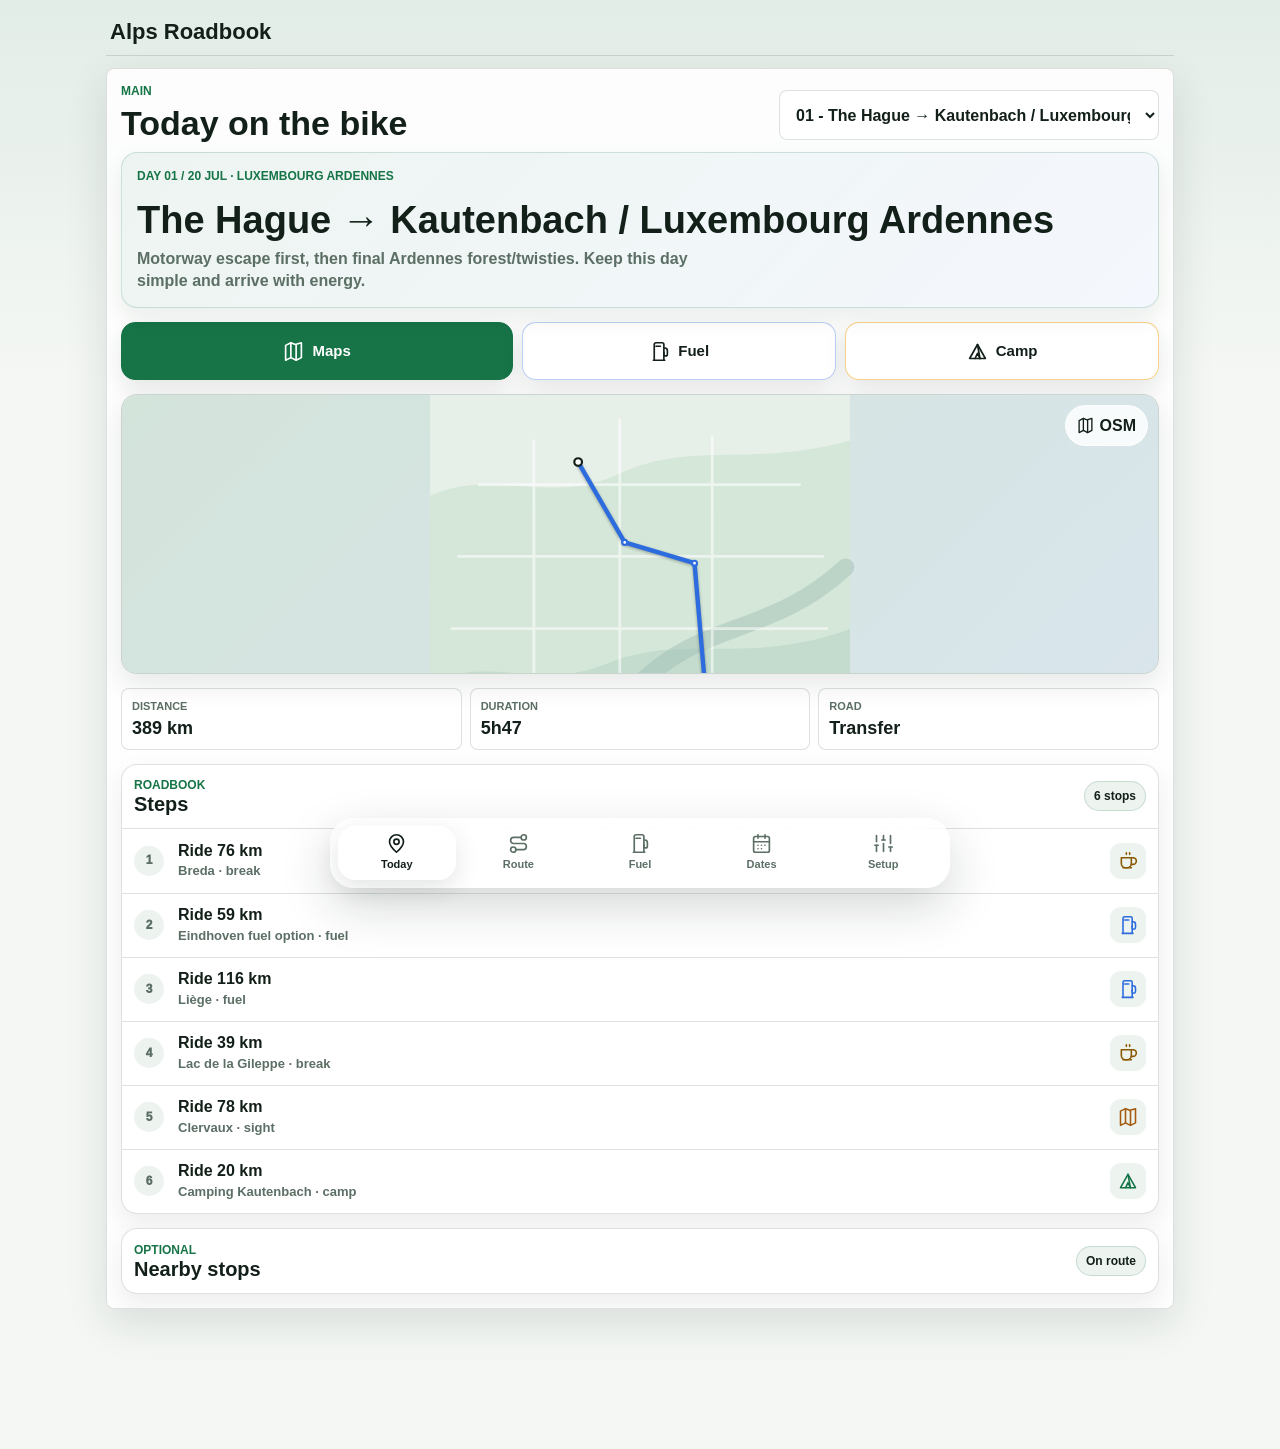
==== commit 0fffa648: "Simplify today roadbook view" ====
--- a/docs/index.html
+++ b/docs/index.html
@@ -1,6 +1,6 @@
 <!doctype html><html lang="en"><head><meta charset="utf-8"><meta name="viewport" content="width=device-width, initial-scale=1, viewport-fit=cover"><meta name="apple-mobile-web-app-capable" content="yes"><meta name="apple-mobile-web-app-status-bar-style" content="default"><title>Ducati Alps Road Book</title>
 <link rel="manifest" href="manifest.webmanifest">
-<link rel="apple-touch-icon" sizes="180x180" href="icons/icon-180.png?v=19">
+<link rel="apple-touch-icon" sizes="180x180" href="icons/icon-180.png?v=20">
 <meta name="theme-color" content="#f4f7f4">
 <meta name="mobile-web-app-capable" content="yes">
 <meta name="application-name" content="Alps Roadbook">
@@ -9,7 +9,7 @@
 :root{--bg:#06110c;--card:#101713;--card2:#18211c;--text:#fffaf0;--muted:#c7d2c2;--line:#34433a;--accent:#7dd87d;--green:#22c55e;--yellow:#f59e0b;--red:#ef4444;--light:#fffaf0;--dark:#08100b}
 *{box-sizing:border-box} html{scroll-behavior:smooth} body{margin:0;background:var(--bg);color:var(--text);font-family:-apple-system,BlinkMacSystemFont,"Segoe UI",Roboto,Arial,sans-serif;line-height:1.45;font-size:16px;-webkit-text-size-adjust:100%}
 a{color:inherit}.wrap{width:min(1100px,100%);margin:0 auto;padding:16px}.hero{padding:20px 16px 10px}.hero h1{font-size:clamp(28px,7vw,56px);line-height:.98;margin:0 0 8px;letter-spacing:-.04em}.hero p{color:var(--muted);font-size:17px;margin:0 0 12px}.pillrow,.daynav{display:flex;gap:8px;overflow:auto;padding:8px 0 12px;scroll-snap-type:x proximity}.pill,.daypill{white-space:nowrap;border:1px solid var(--line);border-radius:999px;padding:10px 14px;background:#08100b;color:#dbe7d4;text-decoration:none;font-weight:800;scroll-snap-align:start}.pill.primary{background:var(--accent);color:#06110c;border-color:var(--accent)}.panel{background:linear-gradient(180deg,#101713,#08100b);border:1px solid var(--line);border-radius:22px;padding:14px;margin:12px 0;box-shadow:0 12px 35px rgba(0,0,0,.25)}.offline-map{width:100%;height:auto;display:block;border-radius:18px}.mapbox{background:#dbe7d4;border-radius:20px;overflow:hidden;border:1px solid #34433a}.mapcaption{font-size:12px;color:#c7d2c2;margin-top:8px}.grid{display:grid;grid-template-columns:1fr;gap:12px}.stats{display:grid;grid-template-columns:repeat(3,1fr);gap:8px;margin:12px 0}.stat{background:#06110c;border:1px solid var(--line);border-radius:16px;padding:10px}.stat b{display:block;font-size:18px}.stat span{font-size:12px;color:var(--muted);font-weight:700;text-transform:uppercase;letter-spacing:.04em}.card{background:var(--card);border:1px solid var(--line);border-radius:24px;margin:16px 0;overflow:hidden;box-shadow:0 18px 40px rgba(0,0,0,.24)}.card-header{padding:16px;border-bottom:1px solid var(--line);display:flex;gap:12px;align-items:flex-start;justify-content:space-between}.daynum{background:var(--accent);color:#06110c;border-radius:16px;padding:8px 10px;text-align:center;font-weight:900;min-width:58px}.date{font-size:12px;text-transform:uppercase;letter-spacing:.06em}.card h2{font-size:22px;line-height:1.05;margin:0 0 4px;letter-spacing:-.02em}.badge{display:inline-flex;align-items:center;gap:6px;border:1px solid var(--line);background:#06110c;border-radius:999px;padding:6px 9px;font-weight:800;font-size:12px;color:#dff6d8}.card-body{padding:14px}.section-title{font-size:12px;color:#a8e6a1;text-transform:uppercase;letter-spacing:.08em;font-weight:900;margin:16px 0 6px}.note{color:#dff6d8;background:#06110c;border-left:4px solid var(--accent);padding:12px;border-radius:14px;margin:12px 0}.items{display:grid;gap:8px;margin:8px 0}.item{display:grid;grid-template-columns:34px 1fr;gap:8px;background:#06110c;border:1px solid #2a3a31;border-radius:16px;padding:10px}.ico{width:34px;height:34px;border-radius:12px;display:flex;align-items:center;justify-content:center;background:#18211c;font-size:17px}.item strong{display:block;margin-bottom:2px}.item small{color:#c7d2c2}.btns{display:grid;grid-template-columns:1fr 1fr;gap:9px;margin-top:14px}.btn{display:flex;align-items:center;justify-content:center;min-height:48px;border-radius:16px;text-decoration:none;font-weight:900;border:1px solid var(--line);background:#06110c;color:#fffaf0;text-align:center;padding:10px}.btn.blue{background:#7dd87d;color:#06110c;border-color:#7dd87d}.btn.green{background:#22c55e;color:#021406;border-color:#22c55e}.btn.full{grid-column:1/-1}.stoplist{counter-reset:stop;display:grid;gap:7px}.stop{counter-increment:stop;display:flex;gap:9px;align-items:center;background:#06110c;border:1px solid #2a3a31;border-radius:14px;padding:8px 10px}.stop::before{content:counter(stop);width:24px;height:24px;border-radius:999px;background:#25382c;color:#fff;display:flex;align-items:center;justify-content:center;font-size:12px;font-weight:900}.stop .typ{margin-left:auto;font-size:12px;color:#c7d2c2}.sticky{position:sticky;top:0;z-index:10;background:rgba(11,18,32,.93);backdrop-filter:blur(12px);border-bottom:1px solid var(--line);padding:8px 16px}.ridebar{display:flex;gap:8px;overflow:auto}.ridebar a{min-height:44px;display:flex;align-items:center}.warning{background:#2a1905;border:1px solid #92400e;color:#ffedd5;border-radius:18px;padding:12px;margin:12px 0}.safe{background:#052e16;border:1px solid #166534;color:#dcfce7;border-radius:18px;padding:12px;margin:12px 0}.desktop-only{display:none}.kbd{font-family:ui-monospace,SFMono-Regular,Menlo,monospace;background:#06110c;border:1px solid var(--line);border-radius:8px;padding:2px 6px;color:#dbe7d4}.footer{color:#94a3b8;padding:30px 16px 60px}.maplegend{display:flex;flex-wrap:wrap;gap:8px;margin-top:8px}.legend{display:flex;align-items:center;gap:6px;font-size:12px;color:#c7d2c2}.dot{width:10px;height:10px;border-radius:50%;display:inline-block}.wake{border:0;background:#fffaf0;color:#08100b;border-radius:999px;padding:11px 15px;font-weight:900}.status{font-size:13px;color:#c7d2c2;margin-left:8px}@media(min-width:760px){.grid{grid-template-columns:1.1fr .9fr}.card-body{display:grid;grid-template-columns:.9fr 1.1fr;gap:16px}.mapcol{position:sticky;top:80px;align-self:start}.btns{grid-template-columns:repeat(3,1fr)}.desktop-only{display:block}.hero h1{max-width:850px}.stats{grid-template-columns:repeat(6,1fr)}}@media print{body{background:#fff;color:#000}.sticky,.btns,.wake{display:none}.card,.panel{break-inside:avoid;box-shadow:none;border-color:#ddd;background:#fff;color:#000}.item,.stat,.note{background:#fff;color:#000}.mapcaption,.hero p{color:#333}}
-</style><link rel="stylesheet" href="app.css?v=19">
+</style><link rel="stylesheet" href="app.css?v=20">
 </head><body><div class="sticky"><div class="ridebar"><a class="daypill" href="#top">Overview</a><a class="daypill" href="#iphone">Install</a><a class="daypill" href="#days">Days</a><button class="wake" onclick="keepAwake()">Keep screen awake</button><span id="wakestatus" class="status"></span></div></div><main id="top" class="wrap"><section class="hero"><h1>Ducati Alps Road Book</h1><p>Installable iPhone road-book app for the Ducati Scrambler Alps trip. It includes offline schematic maps, GPX routepoints, big bike-friendly controls, and cached files for low-signal areas after the first load.</p><div class="pillrow"><a class="pill primary" href="#days">Start riding days</a><a class="pill" href="#iphone">How to use on iPhone</a><a class="pill" href="#gpx">GPX v3 notes</a></div></section><section class="panel grid"><div><h2 style="margin-top:0">Full itinerary overview</h2><p style="color:#c7d2c2">20 July → 14 August · The Hague → Le Bost/Biollet → Beaufort/Roselend → Bourg-Saint-Maurice → Geneva → Meiringen → Zurich → Vosges/Ardennes → The Hague.</p><div class="stats"><div class="stat"><span>Riding days</span><b>20</b></div><div class="stat"><span>Max target</span><b>≤ 6h</b></div><div class="stat"><span>Style</span><b>Camp</b></div><div class="stat"><span>Bike</span><b>Scrambler</b></div><div class="stat"><span>Fuel plan</span><b>180–200 km</b></div><div class="stat"><span>Off-road</span><b>Easy</b></div></div></div><div class="mapbox"><svg class="offline-map" viewBox="0 0 360 260" role="img" aria-label="Offline schematic map for Full itinerary"><rect x="0" y="0" width="360" height="100%" rx="18" fill="#fffaf0"/><path d="M18 35 C 88 17, 146 53, 220 35 S 305 21, 342 40" fill="none" stroke="#dbe7d4" stroke-width="1"/><path d="M18 69 C 88 51, 146 87, 220 69 S 305 55, 342 74" fill="none" stroke="#dbe7d4" stroke-width="1"/><path d="M18 103 C 88 85, 146 121, 220 103 S 305 89, 342 108" fill="none" stroke="#dbe7d4" stroke-width="1"/><path d="M18 137 C 88 119, 146 155, 220 137 S 305 123, 342 142" fill="none" stroke="#dbe7d4" stroke-width="1"/><path d="M18 171 C 88 153, 146 189, 220 171 S 305 157, 342 176" fill="none" stroke="#dbe7d4" stroke-width="1"/><path d="M18 205 C 88 187, 146 223, 220 205 S 305 191, 342 210" fill="none" stroke="#dbe7d4" stroke-width="1"/><path d="M18 239 C 88 221, 146 257, 220 239 S 305 225, 342 244" fill="none" stroke="#dbe7d4" stroke-width="1"/><path d="M155.8,30.0 L187.4,89.1 L151.4,166.2 L151.4,166.2 L126.3,199.3 L126.3,199.3 L197.5,207.2 L197.5,207.2 L197.5,207.2 L197.5,207.2 L201.1,210.0 L201.1,210.0 L201.1,210.0 L189.7,193.6 L189.7,193.6 L227.2,179.0 L227.9,179.6 L233.7,160.9 L205.9,143.6 L184.6,74.0 L155.8,30.0" fill="none" stroke="#08100b" stroke-width="4.5" stroke-linecap="round" stroke-linejoin="round" opacity="0.92"/><path d="M155.8,30.0 L187.4,89.1 L151.4,166.2 L151.4,166.2 L126.3,199.3 L126.3,199.3 L197.5,207.2 L197.5,207.2 L197.5,207.2 L197.5,207.2 L201.1,210.0 L201.1,210.0 L201.1,210.0 L189.7,193.6 L189.7,193.6 L227.2,179.0 L227.9,179.6 L233.7,160.9 L205.9,143.6 L184.6,74.0 L155.8,30.0" fill="none" stroke="#ffffff" stroke-width="1.6" stroke-linecap="round" stroke-linejoin="round" opacity="0.75"/><circle cx="155.8" cy="30.0" r="8" fill="#101713" stroke="#fff" stroke-width="2"/><text x="165.8" y="22.0" font-size="10" font-weight="700" fill="#08100b">The Hague</text><circle cx="187.4" cy="89.1" r="8" fill="#166534" stroke="#fff" stroke-width="2"/><text x="197.4" y="81.1" font-size="10" font-weight="700" fill="#08100b">Camping Kautenbach</text><circle cx="151.4" cy="166.2" r="8" fill="#166534" stroke="#fff" stroke-width="2"/><text x="161.4" y="158.2" font-size="10" font-weight="700" fill="#08100b">Lac des Settons</text><circle cx="151.4" cy="166.2" r="8" fill="#166534" stroke="#fff" stroke-width="2"/><text x="161.4" y="158.2" font-size="10" font-weight="700" fill="#08100b">Lac des Settons</text><circle cx="126.3" cy="199.3" r="6" fill="#34433a" stroke="#fff" stroke-width="2"/><circle cx="126.3" cy="199.3" r="6" fill="#34433a" stroke="#fff" stroke-width="2"/><circle cx="197.5" cy="207.2" r="8" fill="#166534" stroke="#fff" stroke-width="2"/><text x="207.5" y="199.2" font-size="10" font-weight="700" fill="#08100b">Beaufort</text><circle cx="197.5" cy="207.2" r="8" fill="#166534" stroke="#fff" stroke-width="2"/><text x="207.5" y="199.2" font-size="10" font-weight="700" fill="#08100b">Beaufort</text><circle cx="197.5" cy="207.2" r="8" fill="#166534" stroke="#fff" stroke-width="2"/><text x="207.5" y="199.2" font-size="10" font-weight="700" fill="#08100b">Beaufort</text><circle cx="197.5" cy="207.2" r="8" fill="#166534" stroke="#fff" stroke-width="2"/><text x="207.5" y="199.2" font-size="10" font-weight="700" fill="#08100b">Beaufort</text><circle cx="201.1" cy="210.0" r="8" fill="#166534" stroke="#fff" stroke-width="2"/><text x="211.1" y="202.0" font-size="10" font-weight="700" fill="#08100b">Bourg-Saint-Maurice</text><circle cx="201.1" cy="210.0" r="8" fill="#166534" stroke="#fff" stroke-width="2"/><circle cx="201.1" cy="210.0" r="8" fill="#166534" stroke="#fff" stroke-width="2"/><circle cx="189.7" cy="193.6" r="6" fill="#34433a" stroke="#fff" stroke-width="2"/><circle cx="189.7" cy="193.6" r="6" fill="#b45309" stroke="#fff" stroke-width="2"/><circle cx="227.2" cy="179.0" r="8" fill="#166534" stroke="#fff" stroke-width="2"/><circle cx="227.9" cy="179.6" r="8" fill="#166534" stroke="#fff" stroke-width="2"/><circle cx="233.7" cy="160.9" r="6" fill="#34433a" stroke="#fff" stroke-width="2"/><circle cx="205.9" cy="143.6" r="8" fill="#166534" stroke="#fff" stroke-width="2"/><circle cx="184.6" cy="74.0" r="8" fill="#166534" stroke="#fff" stroke-width="2"/><circle cx="155.8" cy="30.0" r="6" fill="#34433a" stroke="#fff" stroke-width="2"/><text x="165.8" y="22.0" font-size="10" font-weight="700" fill="#08100b">The Hague</text><g transform="translate(300 16)"><circle cx="24" cy="24" r="18" fill="#fff" stroke="#c7d2c2"/><text x="24" y="21" text-anchor="middle" font-size="10" font-weight="800" fill="#08100b">N</text><path d="M24 25 L19 36 L24 32 L29 36 Z" fill="#08100b" opacity=".8"/></g></svg></div></section><section id="iphone" class="panel"><h2 style="margin-top:0">Install on iPhone / bike-mounted use</h2><div class="safe"><strong>PWA mode:</strong> open this GitHub Pages link in Safari, then use Share → Add to Home Screen. The app will launch full-screen with its own icon and cache the road book files.</div><div class="warning"><strong>Bike use:</strong> use the road book as a planning/checkpoint tool when stopped. For moving navigation, open the route in Google Maps or import GPX into OsmAnd, Kurviger, Calimoto, Garmin or TomTom with voice guidance.</div><div class="items"><div class="item"><div class="ico">1</div><div><strong>Add to Home Screen</strong><small>Open the GitHub Pages URL in Safari → Share → Add to Home Screen → launch it like an app.</small></div></div><div class="item"><div class="ico">2</div><div><strong>Pre-download maps</strong><small>Use Google Maps offline areas or OsmAnd/Organic Maps offline maps for France, Switzerland, Belgium, Luxembourg and the Netherlands.</small></div></div><div class="item"><div class="ico">3</div><div><strong>Use GPX in a navigation app</strong><small>For the bike, import GPX v3 into OsmAnd, Kurviger, Calimoto, Garmin or TomTom and let that app calculate the roads.</small></div></div></div></section><section id="days"><h2 style="padding:0 4px">Daily road book</h2><nav class="daynav"><a class="daypill" href="#day01">01 · 20 Jul</a><a class="daypill" href="#day02">02 · 21 Jul</a><a class="daypill" href="#day03">03 · 22 Jul</a><a class="daypill" href="#day04">04 · 23 Jul</a><a class="daypill" href="#day05">05 · 24–30 Jul</a><a class="daypill" href="#day06">06 · 31 Jul</a><a class="daypill" href="#day07">07 · 1 Aug</a><a class="daypill" href="#day08">08 · 2 Aug</a><a class="daypill" href="#day09">09 · 3 Aug</a><a class="daypill" href="#day10">10 · 4 Aug</a><a class="daypill" href="#day11">11 · 5 Aug</a><a class="daypill" href="#day12">12 · 6 Aug</a><a class="daypill" href="#day13">13 · 7 Aug</a><a class="daypill" href="#day14">14 · 8 Aug</a><a class="daypill" href="#day15">15 · 9 Aug</a><a class="daypill" href="#day16">16 · 10 Aug</a><a class="daypill" href="#day17">17 · 11 Aug</a><a class="daypill" href="#day18">18 · 12 Aug</a><a class="daypill" href="#day19">19 · 13 Aug</a><a class="daypill" href="#day20">20 · 14 Aug</a></nav><article class="card" id="day01"><div class="card-header"><div class="daynum"><div class="date">Day</div>01</div><div style="flex:1"><h2>The Hague → Kautenbach / Luxembourg Ardennes</h2><div style="color:#c7d2c2;font-weight:800">20 Jul · Luxembourg Ardennes</div><div style="margin-top:8px"><span class="badge">Transfer</span> <span class="badge">Easy</span></div></div></div><div class="card-body"><div class="mapcol"><div class="mapbox"><svg class="offline-map" viewBox="0 0 360 210" role="img" aria-label="Offline schematic map for Day 1 The Hague → Kautenbach / Luxembourg Ardennes"><rect x="0" y="0" width="360" height="100%" rx="18" fill="#fffaf0"/><path d="M18 35 C 88 17, 146 53, 220 35 S 305 21, 342 40" fill="none" stroke="#dbe7d4" stroke-width="1"/><path d="M18 69 C 88 51, 146 87, 220 69 S 305 55, 342 74" fill="none" stroke="#dbe7d4" stroke-width="1"/><path d="M18 103 C 88 85, 146 121, 220 103 S 305 89, 342 108" fill="none" stroke="#dbe7d4" stroke-width="1"/><path d="M18 137 C 88 119, 146 155, 220 137 S 305 123, 342 142" fill="none" stroke="#dbe7d4" stroke-width="1"/><path d="M18 171 C 88 153, 146 189, 220 171 S 305 157, 342 176" fill="none" stroke="#dbe7d4" stroke-width="1"/><path d="M146.6,30.0 L164.7,60.6 L191.7,68.6 L196.0,118.2 L211.2,121.0 L213.4,153.7 L213.0,160.0" fill="none" stroke="#08100b" stroke-width="4.5" stroke-linecap="round" stroke-linejoin="round" opacity="0.92"/><path d="M146.6,30.0 L164.7,60.6 L191.7,68.6 L196.0,118.2 L211.2,121.0 L213.4,153.7 L213.0,160.0" fill="none" stroke="#ffffff" stroke-width="1.6" stroke-linecap="round" stroke-linejoin="round" opacity="0.75"/><circle cx="146.6" cy="30.0" r="8" fill="#101713" stroke="#fff" stroke-width="2"/><text x="156.6" y="22.0" font-size="10" font-weight="700" fill="#08100b">The Hague</text><circle cx="164.7" cy="60.6" r="6" fill="#3d7c5a" stroke="#fff" stroke-width="2"/><circle cx="191.7" cy="68.6" r="6" fill="#b45309" stroke="#fff" stroke-width="2"/><text x="201.7" y="60.6" font-size="10" font-weight="700" fill="#08100b">Eindhoven fuel option</text><circle cx="196.0" cy="118.2" r="6" fill="#b45309" stroke="#fff" stroke-width="2"/><text x="206.0" y="110.2" font-size="10" font-weight="700" fill="#08100b">Liège / fuel</text><circle cx="211.2" cy="121.0" r="6" fill="#3d7c5a" stroke="#fff" stroke-width="2"/><circle cx="213.4" cy="153.7" r="6" fill="#7c3aed" stroke="#fff" stroke-width="2"/><text x="223.4" y="145.7" font-size="10" font-weight="700" fill="#08100b">Clervaux</text><circle cx="213.0" cy="160.0" r="8" fill="#166534" stroke="#fff" stroke-width="2"/><text x="223.0" y="152.0" font-size="10" font-weight="700" fill="#08100b">Camping Kautenbach</text><g transform="translate(300 16)"><circle cx="24" cy="24" r="18" fill="#fff" stroke="#c7d2c2"/><text x="24" y="21" text-anchor="middle" font-size="10" font-weight="800" fill="#08100b">N</text><path d="M24 25 L19 36 L24 32 L29 36 Z" fill="#08100b" opacity=".8"/></g></svg></div><div class="mapcaption">Offline schematic map: good for orientation. Use Maps/OsmAnd/Kurviger for turn-by-turn navigation.</div><div class="maplegend"><span class="legend"><i class="dot" style="background:#101713"></i>start/end</span><span class="legend"><i class="dot" style="background:#b45309"></i>fuel</span><span class="legend"><i class="dot" style="background:#3d7c5a"></i>break</span><span class="legend"><i class="dot" style="background:#166534"></i>camp</span></div></div><div><div class="stats"><div class="stat"><span>Distance</span><b>335 km</b></div><div class="stat"><span>Riding time</span><b>4h45–5h30</b></div><div class="stat"><span>Road</span><b>Transfer</b></div></div><div class="section-title">Ride plan</div><p>Motorway escape first, then final Ardennes forest/twisties. Keep this day simple and arrive with energy.</p><div class="section-title">Stops</div><div class="stoplist"><div class="stop"><span>The Hague</span><span class="typ">S start</span></div><div class="stop"><span>Breda</span><span class="typ">☕ break</span></div><div class="stop"><span>Eindhoven fuel option</span><span class="typ">⛽ fuel</span></div><div class="stop"><span>Liège / fuel</span><span class="typ">⛽ fuel</span></div><div class="stop"><span>Lac de la Gileppe / nature stop</span><span class="typ">☕ break</span></div><div class="stop"><span>Clervaux</span><span class="typ">★ view</span></div><div class="stop"><span>Camping Kautenbach</span><span class="typ">C camp</span></div></div><div class="section-title">Eat / nature stop</div><div class="note">Meuse/Maas river picnic near Dinant or Namur. Easy camping-stove lunch if you prefer nature over restaurants.</div><div class="section-title">Fuel</div><div class="note">Start full. Top-up around Maastricht/Liège, then Luxembourg before camp. Do not arrive at camp with reserve only.</div><div class="section-title">Night</div><div class="note">Camping Kautenbach — biker-friendly Ardennes/Luxembourg nature stop.</div><div class="section-title">Road book note</div><p>Do not chase small roads too early. The goal is to leave NL comfortably and sleep in nature.</p><div class="btns"><a class="btn blue" href="https://www.google.com/maps/dir/?api=1&amp;origin=52.070500%2C4.300700&amp;destination=49.952000%2C6.020000&amp;travelmode=driving&amp;waypoints=51.571900%2C4.768300%7C51.441600%2C5.469700%7C50.632600%2C5.579700%7C50.587000%2C5.975000%7C50.054000%2C6.031000" target="_blank" rel="noopener">Google Maps</a><a class="btn green" href="https://www.campingkautenbach.lu/en" target="_blank" rel="noopener">Camping info</a><a class="btn" href="gpx/day_01_20_Jul_The_Hague_Kautenbach_Luxembourg_Ardennes.gpx" download>GPX file</a><a class="btn full" href="#day02">Next day ↓</a></div></div></div></article><article class="card" id="day02"><div class="card-header"><div class="daynum"><div class="date">Day</div>02</div><div style="flex:1"><h2>Kautenbach → Lac des Settons / Morvan</h2><div style="color:#c7d2c2;font-weight:800">21 Jul · Morvan</div><div style="margin-top:8px"><span class="badge">Transfer</span> <span class="badge">Moderate</span></div></div></div><div class="card-body"><div class="mapcol"><div class="mapbox"><svg class="offline-map" viewBox="0 0 360 210" role="img" aria-label="Offline schematic map for Day 2 Kautenbach → Lac des Settons / Morvan"><rect x="0" y="0" width="360" height="100%" rx="18" fill="#fffaf0"/><path d="M18 35 C 88 17, 146 53, 220 35 S 305 21, 342 40" fill="none" stroke="#dbe7d4" stroke-width="1"/><path d="M18 69 C 88 51, 146 87, 220 69 S 305 55, 342 74" fill="none" stroke="#dbe7d4" stroke-width="1"/><path d="M18 103 C 88 85, 146 121, 220 103 S 305 89, 342 108" fill="none" stroke="#dbe7d4" stroke-width="1"/><path d="M18 137 C 88 119, 146 155, 220 137 S 305 123, 342 142" fill="none" stroke="#dbe7d4" stroke-width="1"/><path d="M18 171 C 88 153, 146 189, 220 171 S 305 157, 342 176" fill="none" stroke="#dbe7d4" stroke-width="1"/><path d="M208.7,30.0 L212.2,46.0 L188.9,67.3 L170.2,93.8 L148.2,107.8 L153.0,155.6 L147.8,160.0" fill="none" stroke="#08100b" stroke-width="4.5" stroke-linecap="round" stroke-linejoin="round" opacity="0.92"/><path d="M208.7,30.0 L212.2,46.0 L188.9,67.3 L170.2,93.8 L148.2,107.8 L153.0,155.6 L147.8,160.0" fill="none" stroke="#ffffff" stroke-width="1.6" stroke-linecap="round" stroke-linejoin="round" opacity="0.75"/><circle cx="208.7" cy="30.0" r="8" fill="#101713" stroke="#fff" stroke-width="2"/><text x="218.7" y="22.0" font-size="10" font-weight="700" fill="#08100b">Camping Kautenbach</text><circle cx="212.2" cy="46.0" r="6" fill="#b45309" stroke="#fff" stroke-width="2"/><text x="222.2" y="38.0" font-size="10" font-weight="700" fill="#08100b">Luxembourg / fuel</text><circle cx="188.9" cy="67.3" r="6" fill="#3d7c5a" stroke="#fff" stroke-width="2"/><circle cx="170.2" cy="93.8" r="6" fill="#3d7c5a" stroke="#fff" stroke-width="2"/><circle cx="148.2" cy="107.8" r="6" fill="#7c3aed" stroke="#fff" stroke-width="2"/><text x="158.2" y="99.8" font-size="10" font-weight="700" fill="#08100b">Troyes bypass</text><circle cx="153.0" cy="155.6" r="6" fill="#b45309" stroke="#fff" stroke-width="2"/><text x="163.0" y="147.6" font-size="10" font-weight="700" fill="#08100b">Saulieu / fuel</text><circle cx="147.8" cy="160.0" r="8" fill="#166534" stroke="#fff" stroke-width="2"/><text x="157.8" y="152.0" font-size="10" font-weight="700" fill="#08100b">Lac des Settons</text><g transform="translate(300 16)"><circle cx="24" cy="24" r="18" fill="#fff" stroke="#c7d2c2"/><text x="24" y="21" text-anchor="middle" font-size="10" font-weight="800" fill="#08100b">N</text><path d="M24 25 L19 36 L24 32 L29 36 Z" fill="#08100b" opacity=".8"/></g></svg></div><div class="mapcaption">Offline schematic map: good for orientation. Use Maps/OsmAnd/Kurviger for turn-by-turn navigation.</div><div class="maplegend"><span class="legend"><i class="dot" style="background:#101713"></i>start/end</span><span class="legend"><i class="dot" style="background:#b45309"></i>fuel</span><span class="legend"><i class="dot" style="background:#3d7c5a"></i>break</span><span class="legend"><i class="dot" style="background:#166534"></i>camp</span></div></div><div><div class="stats"><div class="stat"><span>Distance</span><b>380 km</b></div><div class="stat"><span>Riding time</span><b>5h15–5h50</b></div><div class="stat"><span>Road</span><b>Transfer</b></div></div><div class="section-title">Ride plan</div><p>Fast roads first, then quiet Burgundy/Morvan roads. This is the longest planned riding day but stays under your 6h limit.</p><div class="section-title">Stops</div><div class="stoplist"><div class="stop"><span>Camping Kautenbach</span><span class="typ">S start</span></div><div class="stop"><span>Luxembourg / fuel</span><span class="typ">⛽ fuel</span></div><div class="stop"><span>Verdun coffee stop</span><span class="typ">☕ break</span></div><div class="stop"><span>Lac du Der / picnic</span><span class="typ">☕ break</span></div><div class="stop"><span>Troyes bypass</span><span class="typ">★ view</span></div><div class="stop"><span>Saulieu / fuel</span><span class="typ">⛽ fuel</span></div><div class="stop"><span>Lac des Settons</span><span class="typ">C camp</span></div></div><div class="section-title">Eat / nature stop</div><div class="note">Langres / Lac de la Liez for picnic, then one second pause before entering the Morvan.</div><div class="section-title">Fuel</div><div class="note">Fill in Luxembourg. Top-up around Langres/Chaumont, then final fuel at Saulieu or Montsauche.</div><div class="section-title">Night</div><div class="note">Camping Plage des Settons or Camping-Chalets Settons — lake/nature base.</div><div class="section-title">Road book note</div><p>Start early, take two real breaks, and avoid arriving tired or in the dark.</p><div class="btns"><a class="btn blue" href="https://www.google.com/maps/dir/?api=1&amp;origin=49.952000%2C6.020000&amp;destination=47.187000%2C4.061000&amp;travelmode=driving&amp;waypoints=49.611600%2C6.131900%7C49.159000%2C5.383000%7C48.594000%2C4.782000%7C48.297000%2C4.074000%7C47.280000%2C4.228000" target="_blank" rel="noopener">Google Maps</a><a class="btn green" href="https://camping-chalets-settons.com/en/campsite-lac-des-settons-morvan/" target="_blank" rel="noopener">Camping info</a><a class="btn" href="gpx/day_02_21_Jul_Kautenbach_Lac_des_Settons_Morvan.gpx" download>GPX file</a><a class="btn full" href="#day03">Next day ↓</a></div></div></div></article><article class="card" id="day03"><div class="card-header"><div class="daynum"><div class="date">Day</div>03</div><div style="flex:1"><h2>Lac des Settons → Morvan loop</h2><div style="color:#c7d2c2;font-weight:800">22 Jul · Morvan</div><div style="margin-top:8px"><span class="badge">Base loop</span> <span class="badge">Easy</span></div></div></div><div class="card-body"><div class="mapcol"><div class="mapbox"><svg class="offline-map" viewBox="0 0 360 210" role="img" aria-label="Offline schematic map for Day 3 Lac des Settons → Morvan loop"><rect x="0" y="0" width="360" height="100%" rx="18" fill="#fffaf0"/><path d="M18 35 C 88 17, 146 53, 220 35 S 305 21, 342 40" fill="none" stroke="#dbe7d4" stroke-width="1"/><path d="M18 69 C 88 51, 146 87, 220 69 S 305 55, 342 74" fill="none" stroke="#dbe7d4" stroke-width="1"/><path d="M18 103 C 88 85, 146 121, 220 103 S 305 89, 342 108" fill="none" stroke="#dbe7d4" stroke-width="1"/><path d="M18 137 C 88 119, 146 155, 220 137 S 305 123, 342 142" fill="none" stroke="#dbe7d4" stroke-width="1"/><path d="M18 171 C 88 153, 146 189, 220 171 S 305 157, 342 176" fill="none" stroke="#dbe7d4" stroke-width="1"/><path d="M237.5,69.8 L218.1,47.3 L146.0,110.4 L172.1,160.0 L122.5,30.0 L237.5,69.8" fill="none" stroke="#08100b" stroke-width="4.5" stroke-linecap="round" stroke-linejoin="round" opacity="0.92"/><path d="M237.5,69.8 L218.1,47.3 L146.0,110.4 L172.1,160.0 L122.5,30.0 L237.5,69.8" fill="none" stroke="#ffffff" stroke-width="1.6" stroke-linecap="round" stroke-linejoin="round" opacity="0.75"/><circle cx="237.5" cy="69.8" r="8" fill="#101713" stroke="#fff" stroke-width="2"/><text x="247.5" y="61.8" font-size="10" font-weight="700" fill="#08100b">Lac des Settons</text><circle cx="218.1" cy="47.3" r="6" fill="#b45309" stroke="#fff" stroke-width="2"/><text x="228.1" y="39.3" font-size="10" font-weight="700" fill="#08100b">Montsauche-les-Settons</text><circle cx="146.0" cy="110.4" r="6" fill="#3d7c5a" stroke="#fff" stroke-width="2"/><circle cx="172.1" cy="160.0" r="6" fill="#7c3aed" stroke="#fff" stroke-width="2"/><text x="182.1" y="152.0" font-size="10" font-weight="700" fill="#08100b">Château-Chinon</text><circle cx="122.5" cy="30.0" r="6" fill="#3d7c5a" stroke="#fff" stroke-width="2"/><circle cx="237.5" cy="69.8" r="8" fill="#166534" stroke="#fff" stroke-width="2"/><text x="247.5" y="61.8" font-size="10" font-weight="700" fill="#08100b">Lac des Settons</text><g transform="translate(300 16)"><circle cx="24" cy="24" r="18" fill="#fff" stroke="#c7d2c2"/><text x="24" y="21" text-anchor="middle" font-size="10" font-weight="800" fill="#08100b">N</text><path d="M24 25 L19 36 L24 32 L29 36 Z" fill="#08100b" opacity=".8"/></g></svg></div><div class="mapcaption">Offline schematic map: good for orientation. Use Maps/OsmAnd/Kurviger for turn-by-turn navigation.</div><div class="maplegend"><span class="legend"><i class="dot" style="background:#101713"></i>start/end</span><span class="legend"><i class="dot" style="background:#b45309"></i>fuel</span><span class="legend"><i class="dot" style="background:#3d7c5a"></i>break</span><span class="legend"><i class="dot" style="background:#166534"></i>camp</span></div></div><div><div class="stats"><div class="stat"><span>Distance</span><b>120 km</b></div><div class="stat"><span>Riding time</span><b>2h30–4h00</b></div><div class="stat"><span>Road</span><b>Base loop</b></div></div><div class="section-title">Ride plan</div><p>Small forest roads, lake roads, and only easy open gravel if clearly legal. A low-pressure test day.</p><div class="section-title">Stops</div><div class="stoplist"><div class="stop"><span>Lac des Settons</span><span class="typ">S start</span></div><div class="stop"><span>Montsauche-les-Settons / fuel</span><span class="typ">⛽ fuel</span></div><div class="stop"><span>Lac de Pannecière</span><span class="typ">☕ break</span></div><div class="stop"><span>Château-Chinon</span><span class="typ">★ view</span></div><div class="stop"><span>Lac de Chaumeçon</span><span class="typ">☕ break</span></div><div class="stop"><span>Lac des Settons</span><span class="typ">C camp</span></div></div><div class="section-title">Eat / nature stop</div><div class="note">Lac de Pannecière or quiet lakeside cooking stop.</div><div class="section-title">Fuel</div><div class="note">Short loop. Top-up at Montsauche-les-Settons or Saulieu if needed.</div><div class="section-title">Night</div><div class="note">Same campsite at Lac des Settons.</div><div class="section-title">Road book note</div><p>Perfect day to test loaded bike setup, tyre pressure, and cooking routine before the Alps.</p><div class="btns"><a class="btn blue" href="https://www.google.com/maps/dir/?api=1&amp;origin=47.187000%2C4.061000&amp;destination=47.187000%2C4.061000&amp;travelmode=driving&amp;waypoints=47.217000%2C4.023000%7C47.133000%2C3.882000%7C47.067000%2C3.933000%7C47.240000%2C3.836000" target="_blank" rel="noopener">Google Maps</a><a class="btn green" href="https://www.burgundy-tourism.com/sit/camping-plage-des-settons" target="_blank" rel="noopener">Camping info</a><a class="btn" href="gpx/day_03_22_Jul_Lac_des_Settons_Morvan_loop.gpx" download>GPX file</a><a class="btn full" href="#day04">Next day ↓</a></div></div></div></article><article class="card" id="day04"><div class="card-header"><div class="daynum"><div class="date">Day</div>04</div><div style="flex:1"><h2>Lac des Settons → Le Bost, 63640 Biollet</h2><div style="color:#c7d2c2;font-weight:800">23 Jul · Le Bost</div><div style="margin-top:8px"><span class="badge">Transfer</span> <span class="badge">Easy</span></div></div></div><div class="card-body"><div class="mapcol"><div class="mapbox"><svg class="offline-map" viewBox="0 0 360 210" role="img" aria-label="Offline schematic map for Day 4 Lac des Settons → Le Bost, 63640 Biollet"><rect x="0" y="0" width="360" height="100%" rx="18" fill="#fffaf0"/><path d="M18 35 C 88 17, 146 53, 220 35 S 305 21, 342 40" fill="none" stroke="#dbe7d4" stroke-width="1"/><path d="M18 69 C 88 51, 146 87, 220 69 S 305 55, 342 74" fill="none" stroke="#dbe7d4" stroke-width="1"/><path d="M18 103 C 88 85, 146 121, 220 103 S 305 89, 342 108" fill="none" stroke="#dbe7d4" stroke-width="1"/><path d="M18 137 C 88 119, 146 155, 220 137 S 305 123, 342 142" fill="none" stroke="#dbe7d4" stroke-width="1"/><path d="M18 171 C 88 153, 146 189, 220 171 S 305 157, 342 176" fill="none" stroke="#dbe7d4" stroke-width="1"/><path d="M234.8,30.0 L167.0,51.6 L180.2,97.7 L125.2,122.7 L131.9,160.0" fill="none" stroke="#08100b" stroke-width="4.5" stroke-linecap="round" stroke-linejoin="round" opacity="0.92"/><path d="M234.8,30.0 L167.0,51.6 L180.2,97.7 L125.2,122.7 L131.9,160.0" fill="none" stroke="#ffffff" stroke-width="1.6" stroke-linecap="round" stroke-linejoin="round" opacity="0.75"/><circle cx="234.8" cy="30.0" r="8" fill="#101713" stroke="#fff" stroke-width="2"/><text x="244.8" y="22.0" font-size="10" font-weight="700" fill="#08100b">Lac des Settons</text><circle cx="167.0" cy="51.6" r="6" fill="#3d7c5a" stroke="#fff" stroke-width="2"/><circle cx="180.2" cy="97.7" r="6" fill="#3d7c5a" stroke="#fff" stroke-width="2"/><circle cx="125.2" cy="122.7" r="6" fill="#b45309" stroke="#fff" stroke-width="2"/><text x="135.2" y="114.7" font-size="10" font-weight="700" fill="#08100b">Montluçon / fuel</text><circle cx="131.9" cy="160.0" r="6" fill="#34433a" stroke="#fff" stroke-width="2"/><text x="141.9" y="152.0" font-size="10" font-weight="700" fill="#08100b">Le Bost / Biollet</text><g transform="translate(300 16)"><circle cx="24" cy="24" r="18" fill="#fff" stroke="#c7d2c2"/><text x="24" y="21" text-anchor="middle" font-size="10" font-weight="800" fill="#08100b">N</text><path d="M24 25 L19 36 L24 32 L29 36 Z" fill="#08100b" opacity=".8"/></g></svg></div><div class="mapcaption">Offline schematic map: good for orientation. Use Maps/OsmAnd/Kurviger for turn-by-turn navigation.</div><div class="maplegend"><span class="legend"><i class="dot" style="background:#101713"></i>start/end</span><span class="legend"><i class="dot" style="background:#b45309"></i>fuel</span><span class="legend"><i class="dot" style="background:#3d7c5a"></i>break</span><span class="legend"><i class="dot" style="background:#166534"></i>camp</span></div></div><div><div class="stats"><div class="stat"><span>Distance</span><b>270 km</b></div><div class="stat"><span>Riding time</span><b>4h30–5h30</b></div><div class="stat"><span>Road</span><b>Transfer</b></div></div><div class="section-title">Ride plan</div><p>Morvan to Allier/Combrailles. Scenic D-roads where possible, but keep the objective clear: arrive relaxed.</p><div class="section-title">Stops</div><div class="stoplist"><div class="stop"><span>Lac des Settons</span><span class="typ">S start</span></div><div class="stop"><span>Nevers / coffee</span><span class="typ">☕ break</span></div><div class="stop"><span>Moulins / Allier break</span><span class="typ">☕ break</span></div><div class="stop"><span>Montluçon / fuel</span><span class="typ">⛽ fuel</span></div><div class="stop"><span>Le Bost / Biollet</span><span class="typ">• night</span></div></div><div class="section-title">Eat / nature stop</div><div class="note">Loire or Allier river picnic; easy coffee in the Moulins/Montluçon area.</div><div class="section-title">Fuel</div><div class="note">Fuel around Nevers/Moulins, then Montluçon before the smaller roads.</div><div class="section-title">Night</div><div class="note">Accommodation already booked in Le Bost.</div><div class="section-title">Road book note</div><p>Arrive with no stress before your 24/07 commitment.</p><div class="btns"><a class="btn blue" href="https://www.google.com/maps/dir/?api=1&amp;origin=47.187000%2C4.061000&amp;destination=45.999000%2C2.693000&amp;travelmode=driving&amp;waypoints=46.990000%2C3.159000%7C46.568000%2C3.334000%7C46.340000%2C2.603000" target="_blank" rel="noopener">Google Maps</a><a class="btn" href="#top">No campsite link</a><a class="btn" href="gpx/day_04_23_Jul_Lac_des_Settons_Le_Bost_63640_Biollet.gpx" download>GPX file</a><a class="btn full" href="#day05">Next day ↓</a></div></div></div></article><article class="card" id="day05"><div class="card-header"><div class="daynum"><div class="date">Day</div>05</div><div style="flex:1"><h2>Le Bost → Optional Auvergne loops</h2><div style="color:#c7d2c2;font-weight:800">24–30 Jul · Le Bost</div><div style="margin-top:8px"><span class="badge">Rest / local</span> <span class="badge">Easy</span></div></div></div><div class="card-body"><div class="mapcol"><div class="mapbox"><svg class="offline-map" viewBox="0 0 360 210" role="img" aria-label="Offline schematic map for Day 5 Le Bost → Optional Auvergne loops"><rect x="0" y="0" width="360" height="100%" rx="18" fill="#fffaf0"/><path d="M18 35 C 88 17, 146 53, 220 35 S 305 21, 342 40" fill="none" stroke="#dbe7d4" stroke-width="1"/><path d="M18 69 C 88 51, 146 87, 220 69 S 305 55, 342 74" fill="none" stroke="#dbe7d4" stroke-width="1"/><path d="M18 103 C 88 85, 146 121, 220 103 S 305 89, 342 108" fill="none" stroke="#dbe7d4" stroke-width="1"/><path d="M18 137 C 88 119, 146 155, 220 137 S 305 123, 342 142" fill="none" stroke="#dbe7d4" stroke-width="1"/><path d="M18 171 C 88 153, 146 189, 220 171 S 305 157, 342 176" fill="none" stroke="#dbe7d4" stroke-width="1"/><path d="M110.6,30.0 L157.0,85.7 L187.2,144.2 L243.2,160.0 L249.4,34.8 L110.6,30.0" fill="none" stroke="#08100b" stroke-width="4.5" stroke-linecap="round" stroke-linejoin="round" opacity="0.92"/><path d="M110.6,30.0 L157.0,85.7 L187.2,144.2 L243.2,160.0 L249.4,34.8 L110.6,30.0" fill="none" stroke="#ffffff" stroke-width="1.6" stroke-linecap="round" stroke-linejoin="round" opacity="0.75"/><circle cx="110.6" cy="30.0" r="8" fill="#101713" stroke="#fff" stroke-width="2"/><text x="120.6" y="22.0" font-size="10" font-weight="700" fill="#08100b">Le Bost / Biollet</text><circle cx="157.0" cy="85.7" r="6" fill="#3d7c5a" stroke="#fff" stroke-width="2"/><circle cx="187.2" cy="144.2" r="6" fill="#b45309" stroke="#fff" stroke-width="2"/><text x="197.2" y="136.2" font-size="10" font-weight="700" fill="#08100b">Pontgibaud fuel option</text><circle cx="243.2" cy="160.0" r="6" fill="#7c3aed" stroke="#fff" stroke-width="2"/><text x="253.2" y="152.0" font-size="10" font-weight="700" fill="#08100b">Col des Goules</text><circle cx="249.4" cy="34.8" r="6" fill="#3d7c5a" stroke="#fff" stroke-width="2"/><circle cx="110.6" cy="30.0" r="6" fill="#34433a" stroke="#fff" stroke-width="2"/><text x="120.6" y="22.0" font-size="10" font-weight="700" fill="#08100b">Le Bost / Biollet</text><g transform="translate(300 16)"><circle cx="24" cy="24" r="18" fill="#fff" stroke="#c7d2c2"/><text x="24" y="21" text-anchor="middle" font-size="10" font-weight="800" fill="#08100b">N</text><path d="M24 25 L19 36 L24 32 L29 36 Z" fill="#08100b" opacity=".8"/></g></svg></div><div class="mapcaption">Offline schematic map: good for orientation. Use Maps/OsmAnd/Kurviger for turn-by-turn navigation.</div><div class="maplegend"><span class="legend"><i class="dot" style="background:#101713"></i>start/end</span><span class="legend"><i class="dot" style="background:#b45309"></i>fuel</span><span class="legend"><i class="dot" style="background:#3d7c5a"></i>break</span><span class="legend"><i class="dot" style="background:#166534"></i>camp</span></div></div><div><div class="stats"><div class="stat"><span>Distance</span><b>120 km</b></div><div class="stat"><span>Riding time</span><b>2h30–4h30 optional</b></div><div class="stat"><span>Road</span><b>Rest / local</b></div></div><div class="section-title">Ride plan</div><p>Volcanic Auvergne roads, lakes, quiet countryside. Ride only when you feel like it.</p><div class="section-title">Stops</div><div class="stoplist"><div class="stop"><span>Le Bost / Biollet</span><span class="typ">S start</span></div><div class="stop"><span>Barrage des Fades</span><span class="typ">☕ break</span></div><div class="stop"><span>Pontgibaud fuel option</span><span class="typ">⛽ fuel</span></div><div class="stop"><span>Col des Goules / Chaîne des Puys</span><span class="typ">★ view</span></div><div class="stop"><span>Gour de Tazenat</span><span class="typ">☕ break</span></div><div class="stop"><span>Le Bost / Biollet</span><span class="typ">• night</span></div></div><div class="section-title">Eat / nature stop</div><div class="note">Barrage des Fades, Chaîne des Puys viewpoints, or quiet lakeside cooking stops.</div><div class="section-title">Fuel</div><div class="note">Keep the bike above half before loops; rural stations may close early.</div><div class="section-title">Night</div><div class="note">Accommodation in Le Bost.</div><div class="section-title">Road book note</div><p>Use this week for rest, chain lube, laundry, and repacking for the Alps.</p><div class="btns"><a class="btn blue" href="https://www.google.com/maps/dir/?api=1&amp;origin=45.999000%2C2.693000&amp;destination=45.999000%2C2.693000&amp;travelmode=driving&amp;waypoints=45.918000%2C2.790000%7C45.833000%2C2.853000%7C45.810000%2C2.970000%7C45.992000%2C2.983000" target="_blank" rel="noopener">Google Maps</a><a class="btn" href="#top">No campsite link</a><a class="btn" href="gpx/day_05_24_30_Jul_Le_Bost_Optional_Auvergne_loops.gpx" download>GPX file</a><a class="btn full" href="#day06">Next day ↓</a></div></div></div></article><article class="card" id="day06"><div class="card-header"><div class="daynum"><div class="date">Day</div>06</div><div style="flex:1"><h2>Le Bost → Beaufort / Arêches</h2><div style="color:#c7d2c2;font-weight:800">31 Jul · Beaufort / Roselend</div><div style="margin-top:8px"><span class="badge">Transfer</span> <span class="badge">Moderate</span></div></div></div><div class="card-body"><div class="mapcol"><div class="mapbox"><svg class="offline-map" viewBox="0 0 360 210" role="img" aria-label="Offline schematic map for Day 6 Le Bost → Beaufort / Arêches"><rect x="0" y="0" width="360" height="100%" rx="18" fill="#fffaf0"/><path d="M18 35 C 88 17, 146 53, 220 35 S 305 21, 342 40" fill="none" stroke="#dbe7d4" stroke-width="1"/><path d="M18 69 C 88 51, 146 87, 220 69 S 305 55, 342 74" fill="none" stroke="#dbe7d4" stroke-width="1"/><path d="M18 103 C 88 85, 146 121, 220 103 S 305 89, 342 108" fill="none" stroke="#dbe7d4" stroke-width="1"/><path d="M18 137 C 88 119, 146 155, 220 137 S 305 123, 342 142" fill="none" stroke="#dbe7d4" stroke-width="1"/><path d="M18 171 C 88 153, 146 189, 220 171 S 305 157, 342 176" fill="none" stroke="#dbe7d4" stroke-width="1"/><path d="M30.0,72.2 L136.3,68.1 L195.6,98.2 L271.0,121.9 L279.3,120.4 L316.0,108.1 L330.0,103.4" fill="none" stroke="#08100b" stroke-width="4.5" stroke-linecap="round" stroke-linejoin="round" opacity="0.92"/><path d="M30.0,72.2 L136.3,68.1 L195.6,98.2 L271.0,121.9 L279.3,120.4 L316.0,108.1 L330.0,103.4" fill="none" stroke="#ffffff" stroke-width="1.6" stroke-linecap="round" stroke-linejoin="round" opacity="0.75"/><circle cx="30.0" cy="72.2" r="8" fill="#101713" stroke="#fff" stroke-width="2"/><text x="40.0" y="64.2" font-size="10" font-weight="700" fill="#08100b">Le Bost / Biollet</text><circle cx="136.3" cy="68.1" r="6" fill="#b45309" stroke="#fff" stroke-width="2"/><text x="146.3" y="60.1" font-size="10" font-weight="700" fill="#08100b">Roanne / fuel</text><circle cx="195.6" cy="98.2" r="6" fill="#7c3aed" stroke="#fff" stroke-width="2"/><text x="205.6" y="90.2" font-size="10" font-weight="700" fill="#08100b">Lyon north</text><circle cx="271.0" cy="121.9" r="6" fill="#3d7c5a" stroke="#fff" stroke-width="2"/><circle cx="279.3" cy="120.4" r="6" fill="#b45309" stroke="#fff" stroke-width="2"/><text x="270.0" y="112.4" font-size="10" font-weight="700" fill="#08100b">Chambéry</text><circle cx="316.0" cy="108.1" r="6" fill="#b45309" stroke="#fff" stroke-width="2"/><text x="270.0" y="100.1" font-size="10" font-weight="700" fill="#08100b">Albertville</text><circle cx="330.0" cy="103.4" r="8" fill="#166534" stroke="#fff" stroke-width="2"/><text x="270.0" y="95.4" font-size="10" font-weight="700" fill="#08100b">Beaufort</text><g transform="translate(300 16)"><circle cx="24" cy="24" r="18" fill="#fff" stroke="#c7d2c2"/><text x="24" y="21" text-anchor="middle" font-size="10" font-weight="800" fill="#08100b">N</text><path d="M24 25 L19 36 L24 32 L29 36 Z" fill="#08100b" opacity=".8"/></g></svg></div><div class="mapcaption">Offline schematic map: good for orientation. Use Maps/OsmAnd/Kurviger for turn-by-turn navigation.</div><div class="maplegend"><span class="legend"><i class="dot" style="background:#101713"></i>start/end</span><span class="legend"><i class="dot" style="background:#b45309"></i>fuel</span><span class="legend"><i class="dot" style="background:#3d7c5a"></i>break</span><span class="legend"><i class="dot" style="background:#166534"></i>camp</span></div></div><div><div class="stats"><div class="stat"><span>Distance</span><b>350 km</b></div><div class="stat"><span>Riding time</span><b>5h20–5h50</b></div><div class="stat"><span>Road</span><b>Transfer</b></div></div><div class="section-title">Ride plan</div><p>Efficient transfer plus first Alpine approach after Albertville. This is a key move but still under your 6h limit.</p><div class="section-title">Stops</div><div class="stoplist"><div class="stop"><span>Le Bost / Biollet</span><span class="typ">S start</span></div><div class="stop"><span>Roanne / fuel</span><span class="typ">⛽ fuel</span></div><div class="stop"><span>Lyon north/east bypass</span><span class="typ">★ view</span></div><div class="stop"><span>Lac d’Aiguebelette</span><span class="typ">☕ break</span></div><div class="stop"><span>Chambéry / fuel option</span><span class="typ">⛽ fuel</span></div><div class="stop"><span>Albertville / final fuel</span><span class="typ">⛽ fuel</span></div><div class="stop"><span>Beaufort / Camping Domelin</span><span class="typ">C camp</span></div></div><div class="section-title">Eat / nature stop</div><div class="note">Lac d’Aiguebelette or Rhône river stop. Avoid a heavy restaurant lunch before the Alpine finish.</div><div class="section-title">Fuel</div><div class="note">Roanne/Lyon area, Chambéry, then final top-up Albertville or Beaufort.</div><div class="section-title">Night</div><div class="note">Camping Domelin, Beaufort — good base for Roselend/Les Saisies.</div><div class="section-title">Road book note</div><p>Book ahead if possible: late July / early August is busy in the Alps.</p><div class="btns"><a class="btn blue" href="https://www.google.com/maps/dir/?api=1&amp;origin=45.999000%2C2.693000&amp;destination=45.717000%2C6.573000&amp;travelmode=driving&amp;waypoints=46.036000%2C4.068000%7C45.764000%2C4.835000%7C45.550000%2C5.810000%7C45.564000%2C5.917000%7C45.675000%2C6.392000" target="_blank" rel="noopener">Google Maps</a><a class="btn green" href="https://www.camping-beaufort.fr/en/" target="_blank" rel="noopener">Camping info</a><a class="btn" href="gpx/day_06_31_Jul_Le_Bost_Beaufort_Ar_ches.gpx" download>GPX file</a><a class="btn full" href="#day07">Next day ↓</a></div></div></div></article><article class="card" id="day07"><div class="card-header"><div class="daynum"><div class="date">Day</div>07</div><div style="flex:1"><h2>Beaufort → Roselend / Col du Pré loop</h2><div style="color:#c7d2c2;font-weight:800">1 Aug · Beaufort / Roselend</div><div style="margin-top:8px"><span class="badge">Base loop</span> <span class="badge">Easy</span></div></div></div><div class="card-body"><div class="mapcol"><div class="mapbox"><svg class="offline-map" viewBox="0 0 360 210" role="img" aria-label="Offline schematic map for Day 7 Beaufort → Roselend / Col du Pré loop"><rect x="0" y="0" width="360" height="100%" rx="18" fill="#fffaf0"/><path d="M18 35 C 88 17, 146 53, 220 35 S 305 21, 342 40" fill="none" stroke="#dbe7d4" stroke-width="1"/><path d="M18 69 C 88 51, 146 87, 220 69 S 305 55, 342 74" fill="none" stroke="#dbe7d4" stroke-width="1"/><path d="M18 103 C 88 85, 146 121, 220 103 S 305 89, 342 108" fill="none" stroke="#dbe7d4" stroke-width="1"/><path d="M18 137 C 88 119, 146 155, 220 137 S 305 123, 342 142" fill="none" stroke="#dbe7d4" stroke-width="1"/><path d="M18 171 C 88 153, 146 189, 220 171 S 305 157, 342 176" fill="none" stroke="#dbe7d4" stroke-width="1"/><path d="M93.2,30.0 L88.7,69.0 L105.1,46.9 L125.9,62.5 L135.9,65.1 L199.5,59.9 L240.4,56.0 L271.3,160.0 L93.2,30.0" fill="none" stroke="#08100b" stroke-width="4.5" stroke-linecap="round" stroke-linejoin="round" opacity="0.92"/><path d="M93.2,30.0 L88.7,69.0 L105.1,46.9 L125.9,62.5 L135.9,65.1 L199.5,59.9 L240.4,56.0 L271.3,160.0 L93.2,30.0" fill="none" stroke="#ffffff" stroke-width="1.6" stroke-linecap="round" stroke-linejoin="round" opacity="0.75"/><circle cx="93.2" cy="30.0" r="8" fill="#101713" stroke="#fff" stroke-width="2"/><text x="103.2" y="22.0" font-size="10" font-weight="700" fill="#08100b">Beaufort</text><circle cx="88.7" cy="69.0" r="6" fill="#7c3aed" stroke="#fff" stroke-width="2"/><text x="98.7" y="61.0" font-size="10" font-weight="700" fill="#08100b">Arêches</text><circle cx="105.1" cy="46.9" r="6" fill="#7c3aed" stroke="#fff" stroke-width="2"/><text x="115.1" y="38.9" font-size="10" font-weight="700" fill="#08100b">Col du Pré</text><circle cx="125.9" cy="62.5" r="6" fill="#3d7c5a" stroke="#fff" stroke-width="2"/><circle cx="135.9" cy="65.1" r="6" fill="#3d7c5a" stroke="#fff" stroke-width="2"/><circle cx="199.5" cy="59.9" r="6" fill="#7c3aed" stroke="#fff" stroke-width="2"/><text x="209.5" y="51.9" font-size="10" font-weight="700" fill="#08100b">Cormet de Roselend</text><circle cx="240.4" cy="56.0" r="6" fill="#3d7c5a" stroke="#fff" stroke-width="2"/><circle cx="271.3" cy="160.0" r="6" fill="#b45309" stroke="#fff" stroke-width="2"/><text x="270.0" y="152.0" font-size="10" font-weight="700" fill="#08100b">Bourg-Saint-Maurice …</text><circle cx="93.2" cy="30.0" r="8" fill="#166534" stroke="#fff" stroke-width="2"/><text x="103.2" y="22.0" font-size="10" font-weight="700" fill="#08100b">Beaufort</text><g transform="translate(300 16)"><circle cx="24" cy="24" r="18" fill="#fff" stroke="#c7d2c2"/><text x="24" y="21" text-anchor="middle" font-size="10" font-weight="800" fill="#08100b">N</text><path d="M24 25 L19 36 L24 32 L29 36 Z" fill="#08100b" opacity=".8"/></g></svg></div><div class="mapcaption">Offline schematic map: good for orientation. Use Maps/OsmAnd/Kurviger for turn-by-turn navigation.</div><div class="maplegend"><span class="legend"><i class="dot" style="background:#101713"></i>start/end</span><span class="legend"><i class="dot" style="background:#b45309"></i>fuel</span><span class="legend"><i class="dot" style="background:#3d7c5a"></i>break</span><span class="legend"><i class="dot" style="background:#166534"></i>camp</span></div></div><div><div class="stats"><div class="stat"><span>Distance</span><b>150 km</b></div><div class="stat"><span>Riding time</span><b>4h00–5h00</b></div><div class="stat"><span>Road</span><b>Base loop</b></div></div><div class="section-title">Ride plan</div><p>Alpine paved roads plus short easy gravel/access roads only if open and signed. Ride unloaded.</p><div class="section-title">Stops</div><div class="stoplist"><div class="stop"><span>Beaufort / Camping Domelin</span><span class="typ">S start</span></div><div class="stop"><span>Arêches</span><span class="typ">★ view</span></div><div class="stop"><span>Col du Pré</span><span class="typ">★ view</span></div><div class="stop"><span>Barrage de Roselend picnic</span><span class="typ">☕ break</span></div><div class="stop"><span>Lac de Roselend</span><span class="typ">☕ break</span></div><div class="stop"><span>Cormet de Roselend</span><span class="typ">★ view</span></div><div class="stop"><span>Les Chapieux</span><span class="typ">☕ break</span></div><div class="stop"><span>Bourg-Saint-Maurice fuel option</span><span class="typ">⛽ fuel</span></div><div class="stop"><span>Beaufort / Camping Domelin</span><span class="typ">C camp</span></div></div><div class="section-title">Eat / nature stop</div><div class="note">Lac de Roselend picnic/cooking stop; photos at Col du Pré and Cormet de Roselend.</div><div class="section-title">Fuel</div><div class="note">Fuel in Beaufort before loop. No need to push range.</div><div class="section-title">Night</div><div class="note">Same campsite in Beaufort.</div><div class="section-title">Road book note</div><p>One of the most beautiful Scrambler days of the trip. Turn around if a trail becomes rocky, muddy, or signed closed.</p><div class="btns"><a class="btn blue" href="https://www.google.com/maps/dir/?api=1&amp;origin=45.717000%2C6.573000&amp;destination=45.717000%2C6.573000&amp;travelmode=driving&amp;waypoints=45.687000%2C6.568000%7C45.704000%2C6.586000%7C45.692000%2C6.609000%7C45.690000%2C6.620000%7C45.694000%2C6.690000%7C45.697000%2C6.735000%7C45.617000%2C6.769000" target="_blank" rel="noopener">Google Maps</a><a class="btn green" href="https://www.camping-beaufort.fr/en/in-the-surroundings/" target="_blank" rel="noopener">Camping info</a><a class="btn" href="gpx/day_07_1_Aug_Beaufort_Roselend_Col_du_Pr_loop.gpx" download>GPX file</a><a class="btn full" href="#day08">Next day ↓</a></div></div></div></article><article class="card" id="day08"><div class="card-header"><div class="daynum"><div class="date">Day</div>08</div><div style="flex:1"><h2>Beaufort → Les Saisies / Hauteluce / Arêches loop</h2><div style="color:#c7d2c2;font-weight:800">2 Aug · Beaufort / Roselend</div><div style="margin-top:8px"><span class="badge">Base loop</span> <span class="badge">Easy</span></div></div></div><div class="card-body"><div class="mapcol"><div class="mapbox"><svg class="offline-map" viewBox="0 0 360 210" role="img" aria-label="Offline schematic map for Day 8 Beaufort → Les Saisies / Hauteluce / Arêches loop"><rect x="0" y="0" width="360" height="100%" rx="18" fill="#fffaf0"/><path d="M18 35 C 88 17, 146 53, 220 35 S 305 21, 342 40" fill="none" stroke="#dbe7d4" stroke-width="1"/><path d="M18 69 C 88 51, 146 87, 220 69 S 305 55, 342 74" fill="none" stroke="#dbe7d4" stroke-width="1"/><path d="M18 103 C 88 85, 146 121, 220 103 S 305 89, 342 108" fill="none" stroke="#dbe7d4" stroke-width="1"/><path d="M18 137 C 88 119, 146 155, 220 137 S 305 123, 342 142" fill="none" stroke="#dbe7d4" stroke-width="1"/><path d="M18 171 C 88 153, 146 189, 220 171 S 305 157, 342 176" fill="none" stroke="#dbe7d4" stroke-width="1"/><path d="M241.6,160.0 L256.6,119.6 L210.8,108.3 L195.8,43.9 L190.6,30.0 L103.4,117.1 L241.6,160.0" fill="none" stroke="#08100b" stroke-width="4.5" stroke-linecap="round" stroke-linejoin="round" opacity="0.92"/><path d="M241.6,160.0 L256.6,119.6 L210.8,108.3 L195.8,43.9 L190.6,30.0 L103.4,117.1 L241.6,160.0" fill="none" stroke="#ffffff" stroke-width="1.6" stroke-linecap="round" stroke-linejoin="round" opacity="0.75"/><circle cx="241.6" cy="160.0" r="8" fill="#101713" stroke="#fff" stroke-width="2"/><text x="251.6" y="152.0" font-size="10" font-weight="700" fill="#08100b">Beaufort</text><circle cx="256.6" cy="119.6" r="6" fill="#7c3aed" stroke="#fff" stroke-width="2"/><text x="266.6" y="111.6" font-size="10" font-weight="700" fill="#08100b">Hauteluce</text><circle cx="210.8" cy="108.3" r="6" fill="#b45309" stroke="#fff" stroke-width="2"/><text x="220.8" y="100.3" font-size="10" font-weight="700" fill="#08100b">Les Saisies</text><circle cx="195.8" cy="43.9" r="6" fill="#7c3aed" stroke="#fff" stroke-width="2"/><text x="205.8" y="35.9" font-size="10" font-weight="700" fill="#08100b">Notre-Dame-de-Bellec…</text><circle cx="190.6" cy="30.0" r="6" fill="#3d7c5a" stroke="#fff" stroke-width="2"/><circle cx="103.4" cy="117.1" r="6" fill="#b45309" stroke="#fff" stroke-width="2"/><text x="113.4" y="109.1" font-size="10" font-weight="700" fill="#08100b">Ugine</text><circle cx="241.6" cy="160.0" r="8" fill="#166534" stroke="#fff" stroke-width="2"/><text x="251.6" y="152.0" font-size="10" font-weight="700" fill="#08100b">Beaufort</text><g transform="translate(300 16)"><circle cx="24" cy="24" r="18" fill="#fff" stroke="#c7d2c2"/><text x="24" y="21" text-anchor="middle" font-size="10" font-weight="800" fill="#08100b">N</text><path d="M24 25 L19 36 L24 32 L29 36 Z" fill="#08100b" opacity=".8"/></g></svg></div><div class="mapcaption">Offline schematic map: good for orientation. Use Maps/OsmAnd/Kurviger for turn-by-turn navigation.</div><div class="maplegend"><span class="legend"><i class="dot" style="background:#101713"></i>start/end</span><span class="legend"><i class="dot" style="background:#b45309"></i>fuel</span><span class="legend"><i class="dot" style="background:#3d7c5a"></i>break</span><span class="legend"><i class="dot" style="background:#166534"></i>camp</span></div></div><div><div class="stats"><div class="stat"><span>Distance</span><b>140 km</b></div><div class="stat"><span>Riding time</span><b>3h30–5h00</b></div><div class="stat"><span>Road</span><b>Base loop</b></div></div><div class="section-title">Ride plan</div><p>Forest roads, balcony roads, alpine villages; gravel only where clearly legal/open.</p><div class="section-title">Stops</div><div class="stoplist"><div class="stop"><span>Beaufort / Camping Domelin</span><span class="typ">S start</span></div><div class="stop"><span>Hauteluce</span><span class="typ">★ view</span></div><div class="stop"><span>Les Saisies / fuel option</span><span class="typ">⛽ fuel</span></div><div class="stop"><span>Notre-Dame-de-Bellecombe</span><span class="typ">★ view</span></div><div class="stop"><span>Flumet</span><span class="typ">☕ break</span></div><div class="stop"><span>Ugine</span><span class="typ">⛽ fuel</span></div><div class="stop"><span>Beaufort / Camping Domelin</span><span class="typ">C camp</span></div></div><div class="section-title">Eat / nature stop</div><div class="note">Mountain pasture lunch stop; short hike if weather is good.</div><div class="section-title">Fuel</div><div class="note">Fuel in Beaufort or Les Saisies; keep half tank because loops are flexible.</div><div class="section-title">Night</div><div class="note">Same campsite in Beaufort.</div><div class="section-title">Road book note</div><p>Good low-pressure day: turn around on any rough or closed-looking trail.</p><div class="btns"><a class="btn blue" href="https://www.google.com/maps/dir/?api=1&amp;origin=45.717000%2C6.573000&amp;destination=45.717000%2C6.573000&amp;travelmode=driving&amp;waypoints=45.749000%2C6.590000%7C45.758000%2C6.538000%7C45.809000%2C6.521000%7C45.820000%2C6.515000%7C45.751000%2C6.416000" target="_blank" rel="noopener">Google Maps</a><a class="btn green" href="https://www.camping-beaufort.fr/en/in-the-surroundings/" target="_blank" rel="noopener">Camping info</a><a class="btn" href="gpx/day_08_2_Aug_Beaufort_Les_Saisies_Hauteluce_Ar_ches_loop.gpx" download>GPX file</a><a class="btn full" href="#day09">Next day ↓</a></div></div></div></article><article class="card" id="day09"><div class="card-header"><div class="daynum"><div class="date">Day</div>09</div><div style="flex:1"><h2>Beaufort → Rest / groceries / sunset ride</h2><div style="color:#c7d2c2;font-weight:800">3 Aug · Beaufort / Roselend</div><div style="margin-top:8px"><span class="badge">Rest / local</span> <span class="badge">Easy</span></div></div></div><div class="card-body"><div class="mapcol"><div class="mapbox"><svg class="offline-map" viewBox="0 0 360 210" role="img" aria-label="Offline schematic map for Day 9 Beaufort → Rest / groceries / sunset ride"><rect x="0" y="0" width="360" height="100%" rx="18" fill="#fffaf0"/><path d="M18 35 C 88 17, 146 53, 220 35 S 305 21, 342 40" fill="none" stroke="#dbe7d4" stroke-width="1"/><path d="M18 69 C 88 51, 146 87, 220 69 S 305 55, 342 74" fill="none" stroke="#dbe7d4" stroke-width="1"/><path d="M18 103 C 88 85, 146 121, 220 103 S 305 89, 342 108" fill="none" stroke="#dbe7d4" stroke-width="1"/><path d="M18 137 C 88 119, 146 155, 220 137 S 305 123, 342 142" fill="none" stroke="#dbe7d4" stroke-width="1"/><path d="M18 171 C 88 153, 146 189, 220 171 S 305 157, 342 176" fill="none" stroke="#dbe7d4" stroke-width="1"/><path d="M163.6,32.1 L163.6,30.0 L203.8,160.0 L156.2,96.1 L163.6,32.1" fill="none" stroke="#08100b" stroke-width="4.5" stroke-linecap="round" stroke-linejoin="round" opacity="0.92"/><path d="M163.6,32.1 L163.6,30.0 L203.8,160.0 L156.2,96.1 L163.6,32.1" fill="none" stroke="#ffffff" stroke-width="1.6" stroke-linecap="round" stroke-linejoin="round" opacity="0.75"/><circle cx="163.6" cy="32.1" r="8" fill="#101713" stroke="#fff" stroke-width="2"/><text x="173.6" y="24.1" font-size="10" font-weight="700" fill="#08100b">Beaufort</text><circle cx="163.6" cy="30.0" r="6" fill="#b45309" stroke="#fff" stroke-width="2"/><text x="173.6" y="22.0" font-size="10" font-weight="700" fill="#08100b">Beaufort village cof…</text><circle cx="203.8" cy="160.0" r="6" fill="#3d7c5a" stroke="#fff" stroke-width="2"/><circle cx="156.2" cy="96.1" r="6" fill="#7c3aed" stroke="#fff" stroke-width="2"/><text x="166.2" y="88.1" font-size="10" font-weight="700" fill="#08100b">Arêches</text><circle cx="163.6" cy="32.1" r="8" fill="#166534" stroke="#fff" stroke-width="2"/><text x="173.6" y="24.1" font-size="10" font-weight="700" fill="#08100b">Beaufort</text><g transform="translate(300 16)"><circle cx="24" cy="24" r="18" fill="#fff" stroke="#c7d2c2"/><text x="24" y="21" text-anchor="middle" font-size="10" font-weight="800" fill="#08100b">N</text><path d="M24 25 L19 36 L24 32 L29 36 Z" fill="#08100b" opacity=".8"/></g></svg></div><div class="mapcaption">Offline schematic map: good for orientation. Use Maps/OsmAnd/Kurviger for turn-by-turn navigation.</div><div class="maplegend"><span class="legend"><i class="dot" style="background:#101713"></i>start/end</span><span class="legend"><i class="dot" style="background:#b45309"></i>fuel</span><span class="legend"><i class="dot" style="background:#3d7c5a"></i>break</span><span class="legend"><i class="dot" style="background:#166534"></i>camp</span></div></div><div><div class="stats"><div class="stat"><span>Distance</span><b>60 km</b></div><div class="stat"><span>Riding time</span><b>0h–2h00</b></div><div class="stat"><span>Road</span><b>Rest / local</b></div></div><div class="section-title">Ride plan</div><p>Rest day, groceries, laundry, chain lube, or short sunset ride.</p><div class="section-title">Stops</div><div class="stoplist"><div class="stop"><span>Beaufort / Camping Domelin</span><span class="typ">S start</span></div><div class="stop"><span>Beaufort village coffee/fuel</span><span class="typ">⛽ fuel</span></div><div class="stop"><span>Lac de Saint-Guérin picnic</span><span class="typ">☕ break</span></div><div class="stop"><span>Arêches</span><span class="typ">★ view</span></div><div class="stop"><span>Beaufort / Camping Domelin</span><span class="typ">C camp</span></div></div><div class="section-title">Eat / nature stop</div><div class="note">Cook at camp or buy Beaufort cheese and bread for a picnic.</div><div class="section-title">Fuel</div><div class="note">Refuel and reset ready for the next base.</div><div class="section-title">Night</div><div class="note">Same campsite in Beaufort.</div><div class="section-title">Road book note</div><p>This buffer makes the trip feel like travel, not a forced schedule.</p><div class="btns"><a class="btn blue" href="https://www.google.com/maps/dir/?api=1&amp;origin=45.717000%2C6.573000&amp;destination=45.717000%2C6.573000&amp;travelmode=driving&amp;waypoints=45.718000%2C6.573000%7C45.657000%2C6.600000%7C45.687000%2C6.568000" target="_blank" rel="noopener">Google Maps</a><a class="btn green" href="https://www.camping-beaufort.fr/en/" target="_blank" rel="noopener">Camping info</a><a class="btn" href="gpx/day_09_3_Aug_Beaufort_Rest_groceries_sunset_ride.gpx" download>GPX file</a><a class="btn full" href="#day10">Next day ↓</a></div></div></div></article><article class="card" id="day10"><div class="card-header"><div class="daynum"><div class="date">Day</div>10</div><div style="flex:1"><h2>Beaufort → Bourg-Saint-Maurice / Les Chapieux</h2><div style="color:#c7d2c2;font-weight:800">4 Aug · Bourg-Saint-Maurice / Les Chapieux</div><div style="margin-top:8px"><span class="badge">Transfer</span> <span class="badge">Easy</span></div></div></div><div class="card-body"><div class="mapcol"><div class="mapbox"><svg class="offline-map" viewBox="0 0 360 210" role="img" aria-label="Offline schematic map for Day 10 Beaufort → Bourg-Saint-Maurice / Les Chapieux"><rect x="0" y="0" width="360" height="100%" rx="18" fill="#fffaf0"/><path d="M18 35 C 88 17, 146 53, 220 35 S 305 21, 342 40" fill="none" stroke="#dbe7d4" stroke-width="1"/><path d="M18 69 C 88 51, 146 87, 220 69 S 305 55, 342 74" fill="none" stroke="#dbe7d4" stroke-width="1"/><path d="M18 103 C 88 85, 146 121, 220 103 S 305 89, 342 108" fill="none" stroke="#dbe7d4" stroke-width="1"/><path d="M18 137 C 88 119, 146 155, 220 137 S 305 123, 342 142" fill="none" stroke="#dbe7d4" stroke-width="1"/><path d="M18 171 C 88 153, 146 189, 220 171 S 305 157, 342 176" fill="none" stroke="#dbe7d4" stroke-width="1"/><path d="M91.0,30.0 L102.8,46.9 L133.7,65.1 L197.3,59.9 L238.1,56.0 L269.0,160.0 L269.0,160.0" fill="none" stroke="#08100b" stroke-width="4.5" stroke-linecap="round" stroke-linejoin="round" opacity="0.92"/><path d="M91.0,30.0 L102.8,46.9 L133.7,65.1 L197.3,59.9 L238.1,56.0 L269.0,160.0 L269.0,160.0" fill="none" stroke="#ffffff" stroke-width="1.6" stroke-linecap="round" stroke-linejoin="round" opacity="0.75"/><circle cx="91.0" cy="30.0" r="8" fill="#101713" stroke="#fff" stroke-width="2"/><text x="101.0" y="22.0" font-size="10" font-weight="700" fill="#08100b">Beaufort</text><circle cx="102.8" cy="46.9" r="6" fill="#7c3aed" stroke="#fff" stroke-width="2"/><text x="112.8" y="38.9" font-size="10" font-weight="700" fill="#08100b">Col du Pré</text><circle cx="133.7" cy="65.1" r="6" fill="#3d7c5a" stroke="#fff" stroke-width="2"/><circle cx="197.3" cy="59.9" r="6" fill="#7c3aed" stroke="#fff" stroke-width="2"/><text x="207.3" y="51.9" font-size="10" font-weight="700" fill="#08100b">Cormet de Roselend</text><circle cx="238.1" cy="56.0" r="6" fill="#3d7c5a" stroke="#fff" stroke-width="2"/><circle cx="269.0" cy="160.0" r="6" fill="#b45309" stroke="#fff" stroke-width="2"/><text x="270.0" y="152.0" font-size="10" font-weight="700" fill="#08100b">Bourg-Saint-Maurice</text><circle cx="269.0" cy="160.0" r="8" fill="#166534" stroke="#fff" stroke-width="2"/><text x="270.0" y="152.0" font-size="10" font-weight="700" fill="#08100b">Bourg-Saint-Maurice</text><g transform="translate(300 16)"><circle cx="24" cy="24" r="18" fill="#fff" stroke="#c7d2c2"/><text x="24" y="21" text-anchor="middle" font-size="10" font-weight="800" fill="#08100b">N</text><path d="M24 25 L19 36 L24 32 L29 36 Z" fill="#08100b" opacity=".8"/></g></svg></div><div class="mapcaption">Offline schematic map: good for orientation. Use Maps/OsmAnd/Kurviger for turn-by-turn navigation.</div><div class="maplegend"><span class="legend"><i class="dot" style="background:#101713"></i>start/end</span><span class="legend"><i class="dot" style="background:#b45309"></i>fuel</span><span class="legend"><i class="dot" style="background:#3d7c5a"></i>break</span><span class="legend"><i class="dot" style="background:#166534"></i>camp</span></div></div><div><div class="stats"><div class="stat"><span>Distance</span><b>100 km</b></div><div class="stat"><span>Riding time</span><b>2h30–3h30</b></div><div class="stat"><span>Road</span><b>Transfer</b></div></div><div class="section-title">Ride plan</div><p>Cormet de Roselend, short but spectacular mountain day.</p><div class="section-title">Stops</div><div class="stoplist"><div class="stop"><span>Beaufort / Camping Domelin</span><span class="typ">S start</span></div><div class="stop"><span>Col du Pré</span><span class="typ">★ view</span></div><div class="stop"><span>Lac de Roselend</span><span class="typ">☕ break</span></div><div class="stop"><span>Cormet de Roselend</span><span class="typ">★ view</span></div><div class="stop"><span>Les Chapieux</span><span class="typ">☕ break</span></div><div class="stop"><span>Bourg-Saint-Maurice / fuel</span><span class="typ">⛽ fuel</span></div><div class="stop"><span>Bourg-Saint-Maurice / camp</span><span class="typ">C camp</span></div></div><div class="section-title">Eat / nature stop</div><div class="note">Long stop at Lac de Roselend. No rush today.</div><div class="section-title">Fuel</div><div class="note">Fuel Beaufort; top-up Bourg-Saint-Maurice for the next loops.</div><div class="section-title">Night</div><div class="note">Bourg-Saint-Maurice camping, or official Les Chapieux bivouac area if conditions suit.</div><div class="section-title">Road book note</div><p>Very short riding day by design. Enjoy camp setup and mountain evening.</p><div class="btns"><a class="btn blue" href="https://www.google.com/maps/dir/?api=1&amp;origin=45.717000%2C6.573000&amp;destination=45.617000%2C6.769000&amp;travelmode=driving&amp;waypoints=45.704000%2C6.586000%7C45.690000%2C6.620000%7C45.694000%2C6.690000%7C45.697000%2C6.735000%7C45.617000%2C6.769000" target="_blank" rel="noopener">Google Maps</a><a class="btn green" href="https://www.montourdumontblanc.com/en/bivouac-and-wild-camping.html" target="_blank" rel="noopener">Camping info</a><a class="btn" href="gpx/day_10_4_Aug_Beaufort_Bourg_Saint_Maurice_Les_Chapieux.gpx" download>GPX file</a><a class="btn full" href="#day11">Next day ↓</a></div></div></div></article><article class="card" id="day11"><div class="card-header"><div class="daynum"><div class="date">Day</div>11</div><div style="flex:1"><h2>Bourg-Saint-Maurice → Little St Bernard / Italy loop</h2><div style="color:#c7d2c2;font-weight:800">5 Aug · Bourg-Saint-Maurice / Les Chapieux</div><div style="margin-top:8px"><span class="badge">Base loop</span> <span class="badge">Easy</span></div></div></div><div class="card-body"><div class="mapcol"><div class="mapbox"><svg class="offline-map" viewBox="0 0 360 210" role="img" aria-label="Offline schematic map for Day 11 Bourg-Saint-Maurice → Little St Bernard / Italy loop"><rect x="0" y="0" width="360" height="100%" rx="18" fill="#fffaf0"/><path d="M18 35 C 88 17, 146 53, 220 35 S 305 21, 342 40" fill="none" stroke="#dbe7d4" stroke-width="1"/><path d="M18 69 C 88 51, 146 87, 220 69 S 305 55, 342 74" fill="none" stroke="#dbe7d4" stroke-width="1"/><path d="M18 103 C 88 85, 146 121, 220 103 S 305 89, 342 108" fill="none" stroke="#dbe7d4" stroke-width="1"/><path d="M18 137 C 88 119, 146 155, 220 137 S 305 123, 342 142" fill="none" stroke="#dbe7d4" stroke-width="1"/><path d="M18 171 C 88 153, 146 189, 220 171 S 305 157, 342 176" fill="none" stroke="#dbe7d4" stroke-width="1"/><path d="M94.8,160.0 L125.1,151.9 L169.6,145.1 L203.7,74.7 L220.7,81.5 L265.2,30.0 L203.7,74.7 L94.8,160.0" fill="none" stroke="#08100b" stroke-width="4.5" stroke-linecap="round" stroke-linejoin="round" opacity="0.92"/><path d="M94.8,160.0 L125.1,151.9 L169.6,145.1 L203.7,74.7 L220.7,81.5 L265.2,30.0 L203.7,74.7 L94.8,160.0" fill="none" stroke="#ffffff" stroke-width="1.6" stroke-linecap="round" stroke-linejoin="round" opacity="0.75"/><circle cx="94.8" cy="160.0" r="8" fill="#101713" stroke="#fff" stroke-width="2"/><text x="104.8" y="152.0" font-size="10" font-weight="700" fill="#08100b">Bourg-Saint-Maurice</text><circle cx="125.1" cy="151.9" r="6" fill="#b45309" stroke="#fff" stroke-width="2"/><text x="135.1" y="143.9" font-size="10" font-weight="700" fill="#08100b">Séez / fuel</text><circle cx="169.6" cy="145.1" r="6" fill="#7c3aed" stroke="#fff" stroke-width="2"/><text x="179.6" y="137.1" font-size="10" font-weight="700" fill="#08100b">La Rosière</text><circle cx="203.7" cy="74.7" r="6" fill="#7c3aed" stroke="#fff" stroke-width="2"/><text x="213.7" y="66.7" font-size="10" font-weight="700" fill="#08100b">Petit St Bernard Pass</text><circle cx="220.7" cy="81.5" r="6" fill="#3d7c5a" stroke="#fff" stroke-width="2"/><circle cx="265.2" cy="30.0" r="6" fill="#b45309" stroke="#fff" stroke-width="2"/><text x="270.0" y="22.0" font-size="10" font-weight="700" fill="#08100b">La Thuile</text><circle cx="203.7" cy="74.7" r="6" fill="#7c3aed" stroke="#fff" stroke-width="2"/><circle cx="94.8" cy="160.0" r="8" fill="#166534" stroke="#fff" stroke-width="2"/><text x="104.8" y="152.0" font-size="10" font-weight="700" fill="#08100b">Bourg-Saint-Maurice</text><g transform="translate(300 16)"><circle cx="24" cy="24" r="18" fill="#fff" stroke="#c7d2c2"/><text x="24" y="21" text-anchor="middle" font-size="10" font-weight="800" fill="#08100b">N</text><path d="M24 25 L19 36 L24 32 L29 36 Z" fill="#08100b" opacity=".8"/></g></svg></div><div class="mapcaption">Offline schematic map: good for orientation. Use Maps/OsmAnd/Kurviger for turn-by-turn navigation.</div><div class="maplegend"><span class="legend"><i class="dot" style="background:#101713"></i>start/end</span><span class="legend"><i class="dot" style="background:#b45309"></i>fuel</span><span class="legend"><i class="dot" style="background:#3d7c5a"></i>break</span><span class="legend"><i class="dot" style="background:#166534"></i>camp</span></div></div><div><div class="stats"><div class="stat"><span>Distance</span><b>180 km</b></div><div class="stat"><span>Riding time</span><b>4h30–5h30</b></div><div class="stat"><span>Road</span><b>Base loop</b></div></div><div class="section-title">Ride plan</div><p>High alpine paved, border pass, optional easy access tracks only if signed open.</p><div class="section-title">Stops</div><div class="stoplist"><div class="stop"><span>Bourg-Saint-Maurice</span><span class="typ">S start</span></div><div class="stop"><span>Séez / fuel</span><span class="typ">⛽ fuel</span></div><div class="stop"><span>La Rosière</span><span class="typ">★ view</span></div><div class="stop"><span>Petit St Bernard Pass</span><span class="typ">★ view</span></div><div class="stop"><span>Lago Verney picnic</span><span class="typ">☕ break</span></div><div class="stop"><span>La Thuile / espresso + fuel</span><span class="typ">⛽ fuel</span></div><div class="stop"><span>Petit St Bernard Pass return</span><span class="typ">★ view</span></div><div class="stop"><span>Bourg-Saint-Maurice</span><span class="typ">C camp</span></div></div><div class="section-title">Eat / nature stop</div><div class="note">Lago Verney / La Thuile picnic, espresso in Italy.</div><div class="section-title">Fuel</div><div class="note">Fuel Bourg-Saint-Maurice; optional top-up La Thuile or La Rosière.</div><div class="section-title">Night</div><div class="note">Same base in Bourg-Saint-Maurice / Les Chapieux.</div><div class="section-title">Road book note</div><p>Great social/photo day and not too technical.</p><div class="btns"><a class="btn blue" href="https://www.google.com/maps/dir/?api=1&amp;origin=45.617000%2C6.769000&amp;destination=45.617000%2C6.769000&amp;travelmode=driving&amp;waypoints=45.623000%2C6.801000%7C45.628000%2C6.848000%7C45.680000%2C6.884000%7C45.675000%2C6.902000%7C45.713000%2C6.949000%7C45.680000%2C6.884000" target="_blank" rel="noopener">Google Maps</a><a class="btn green" href="https://www.montourdumontblanc.com/en/bivouac-and-wild-camping.html" target="_blank" rel="noopener">Camping info</a><a class="btn" href="gpx/day_11_5_Aug_Bourg_Saint_Maurice_Little_St_Bernard_Italy_loop.gpx" download>GPX file</a><a class="btn full" href="#day12">Next day ↓</a></div></div></div></article><article class="card" id="day12"><div class="card-header"><div class="daynum"><div class="date">Day</div>12</div><div style="flex:1"><h2>Bourg-Saint-Maurice → Iseran / Bonneval out-and-back</h2><div style="color:#c7d2c2;font-weight:800">6 Aug · Bourg-Saint-Maurice / Les Chapieux</div><div style="margin-top:8px"><span class="badge">Base loop</span> <span class="badge">Moderate</span></div></div></div><div class="card-body"><div class="mapcol"><div class="mapbox"><svg class="offline-map" viewBox="0 0 360 210" role="img" aria-label="Offline schematic map for Day 12 Bourg-Saint-Maurice → Iseran / Bonneval out-and-back"><rect x="0" y="0" width="360" height="100%" rx="18" fill="#fffaf0"/><path d="M18 35 C 88 17, 146 53, 220 35 S 305 21, 342 40" fill="none" stroke="#dbe7d4" stroke-width="1"/><path d="M18 69 C 88 51, 146 87, 220 69 S 305 55, 342 74" fill="none" stroke="#dbe7d4" stroke-width="1"/><path d="M18 103 C 88 85, 146 121, 220 103 S 305 89, 342 108" fill="none" stroke="#dbe7d4" stroke-width="1"/><path d="M18 137 C 88 119, 146 155, 220 137 S 305 123, 342 142" fill="none" stroke="#dbe7d4" stroke-width="1"/><path d="M18 171 C 88 153, 146 189, 220 171 S 305 157, 342 176" fill="none" stroke="#dbe7d4" stroke-width="1"/><path d="M128.0,30.0 L170.6,44.3 L191.3,104.0 L206.1,119.3 L224.6,135.7 L232.0,160.0 L224.6,135.7 L128.0,30.0" fill="none" stroke="#08100b" stroke-width="4.5" stroke-linecap="round" stroke-linejoin="round" opacity="0.92"/><path d="M128.0,30.0 L170.6,44.3 L191.3,104.0 L206.1,119.3 L224.6,135.7 L232.0,160.0 L224.6,135.7 L128.0,30.0" fill="none" stroke="#ffffff" stroke-width="1.6" stroke-linecap="round" stroke-linejoin="round" opacity="0.75"/><circle cx="128.0" cy="30.0" r="8" fill="#101713" stroke="#fff" stroke-width="2"/><text x="138.0" y="22.0" font-size="10" font-weight="700" fill="#08100b">Bourg-Saint-Maurice</text><circle cx="170.6" cy="44.3" r="6" fill="#7c3aed" stroke="#fff" stroke-width="2"/><text x="180.6" y="36.3" font-size="10" font-weight="700" fill="#08100b">Sainte-Foy-Tarentaise</text><circle cx="191.3" cy="104.0" r="6" fill="#3d7c5a" stroke="#fff" stroke-width="2"/><circle cx="206.1" cy="119.3" r="6" fill="#b45309" stroke="#fff" stroke-width="2"/><text x="216.1" y="111.3" font-size="10" font-weight="700" fill="#08100b">Val d’Isère / fuel</text><circle cx="224.6" cy="135.7" r="6" fill="#7c3aed" stroke="#fff" stroke-width="2"/><text x="234.6" y="127.7" font-size="10" font-weight="700" fill="#08100b">Col de l’Iseran</text><circle cx="232.0" cy="160.0" r="6" fill="#3d7c5a" stroke="#fff" stroke-width="2"/><circle cx="224.6" cy="135.7" r="6" fill="#7c3aed" stroke="#fff" stroke-width="2"/><text x="234.6" y="127.7" font-size="10" font-weight="700" fill="#08100b">Col de l’Iseran return</text><circle cx="128.0" cy="30.0" r="8" fill="#166534" stroke="#fff" stroke-width="2"/><text x="138.0" y="22.0" font-size="10" font-weight="700" fill="#08100b">Bourg-Saint-Maurice</text><g transform="translate(300 16)"><circle cx="24" cy="24" r="18" fill="#fff" stroke="#c7d2c2"/><text x="24" y="21" text-anchor="middle" font-size="10" font-weight="800" fill="#08100b">N</text><path d="M24 25 L19 36 L24 32 L29 36 Z" fill="#08100b" opacity=".8"/></g></svg></div><div class="mapcaption">Offline schematic map: good for orientation. Use Maps/OsmAnd/Kurviger for turn-by-turn navigation.</div><div class="maplegend"><span class="legend"><i class="dot" style="background:#101713"></i>start/end</span><span class="legend"><i class="dot" style="background:#b45309"></i>fuel</span><span class="legend"><i class="dot" style="background:#3d7c5a"></i>break</span><span class="legend"><i class="dot" style="background:#166534"></i>camp</span></div></div><div><div class="stats"><div class="stat"><span>Distance</span><b>185 km</b></div><div class="stat"><span>Riding time</span><b>4h45–5h45</b></div><div class="stat"><span>Road</span><b>Base loop</b></div></div><div class="section-title">Ride plan</div><p>High alpine paved out-and-back. This keeps the day under your 6h comfort limit and avoids a very long loop with luggage fatigue.</p><div class="section-title">Stops</div><div class="stoplist"><div class="stop"><span>Bourg-Saint-Maurice</span><span class="typ">S start</span></div><div class="stop"><span>Sainte-Foy-Tarentaise</span><span class="typ">★ view</span></div><div class="stop"><span>Tignes / Lac du Chevril</span><span class="typ">☕ break</span></div><div class="stop"><span>Val d’Isère / fuel</span><span class="typ">⛽ fuel</span></div><div class="stop"><span>Col de l’Iseran</span><span class="typ">★ view</span></div><div class="stop"><span>Bonneval-sur-Arc picnic</span><span class="typ">☕ break</span></div><div class="stop"><span>Col de l’Iseran return</span><span class="typ">★ view</span></div><div class="stop"><span>Bourg-Saint-Maurice</span><span class="typ">C camp</span></div></div><div class="section-title">Eat / nature stop</div><div class="note">Lac du Chevril or Bonneval-sur-Arc picnic; coffee in Val d’Isère.</div><div class="section-title">Fuel</div><div class="note">Fuel Bourg-Saint-Maurice; top-up Val d’Isère, Modane or Termignon depending on the loop.</div><div class="section-title">Night</div><div class="note">Same base in Bourg-Saint-Maurice / Les Chapieux.</div><div class="section-title">Road book note</div><p>Safer than forcing the full Maurienne loop. If weather is bad, only ride to Val d’Isère/Lac du Chevril and return.</p><div class="btns"><a class="btn blue" href="https://www.google.com/maps/dir/?api=1&amp;origin=45.617000%2C6.769000&amp;destination=45.617000%2C6.769000&amp;travelmode=driving&amp;waypoints=45.590000%2C6.884000%7C45.477000%2C6.940000%7C45.448000%2C6.980000%7C45.417000%2C7.030000%7C45.371000%2C7.050000%7C45.417000%2C7.030000" target="_blank" rel="noopener">Google Maps</a><a class="btn" href="#top">No campsite link</a><a class="btn" href="gpx/day_12_6_Aug_Bourg_Saint_Maurice_Iseran_Bonneval_out_and_back.gpx" download>GPX file</a><a class="btn full" href="#day13">Next day ↓</a></div></div></div></article><article class="card" id="day13"><div class="card-header"><div class="daynum"><div class="date">Day</div>13</div><div style="flex:1"><h2>Bourg-Saint-Maurice → Geneva</h2><div style="color:#c7d2c2;font-weight:800">7 Aug · Geneva</div><div style="margin-top:8px"><span class="badge">Transfer / friends</span> <span class="badge">Easy</span></div></div></div><div class="card-body"><div class="mapcol"><div class="mapbox"><svg class="offline-map" viewBox="0 0 360 210" role="img" aria-label="Offline schematic map for Day 13 Bourg-Saint-Maurice → Geneva"><rect x="0" y="0" width="360" height="100%" rx="18" fill="#fffaf0"/><path d="M18 35 C 88 17, 146 53, 220 35 S 305 21, 342 40" fill="none" stroke="#dbe7d4" stroke-width="1"/><path d="M18 69 C 88 51, 146 87, 220 69 S 305 55, 342 74" fill="none" stroke="#dbe7d4" stroke-width="1"/><path d="M18 103 C 88 85, 146 121, 220 103 S 305 89, 342 108" fill="none" stroke="#dbe7d4" stroke-width="1"/><path d="M18 137 C 88 119, 146 155, 220 137 S 305 123, 342 142" fill="none" stroke="#dbe7d4" stroke-width="1"/><path d="M18 171 C 88 153, 146 189, 220 171 S 305 157, 342 176" fill="none" stroke="#dbe7d4" stroke-width="1"/><path d="M229.3,160.0 L171.2,147.2 L174.9,130.3 L182.3,103.6 L176.0,96.5 L161.1,101.4 L130.7,97.6 L130.7,97.6 L132.9,30.0" fill="none" stroke="#08100b" stroke-width="4.5" stroke-linecap="round" stroke-linejoin="round" opacity="0.92"/><path d="M229.3,160.0 L171.2,147.2 L174.9,130.3 L182.3,103.6 L176.0,96.5 L161.1,101.4 L130.7,97.6 L130.7,97.6 L132.9,30.0" fill="none" stroke="#ffffff" stroke-width="1.6" stroke-linecap="round" stroke-linejoin="round" opacity="0.75"/><circle cx="229.3" cy="160.0" r="8" fill="#101713" stroke="#fff" stroke-width="2"/><text x="239.3" y="152.0" font-size="10" font-weight="700" fill="#08100b">Bourg-Saint-Maurice</text><circle cx="171.2" cy="147.2" r="6" fill="#b45309" stroke="#fff" stroke-width="2"/><text x="181.2" y="139.2" font-size="10" font-weight="700" fill="#08100b">Albertville / fuel</text><circle cx="174.9" cy="130.3" r="6" fill="#7c3aed" stroke="#fff" stroke-width="2"/><text x="184.9" y="122.3" font-size="10" font-weight="700" fill="#08100b">Ugine</text><circle cx="182.3" cy="103.6" r="6" fill="#7c3aed" stroke="#fff" stroke-width="2"/><text x="192.3" y="95.6" font-size="10" font-weight="700" fill="#08100b">Col des Aravis</text><circle cx="176.0" cy="96.5" r="6" fill="#3d7c5a" stroke="#fff" stroke-width="2"/><circle cx="161.1" cy="101.4" r="6" fill="#7c3aed" stroke="#fff" stroke-width="2"/><text x="171.1" y="93.4" font-size="10" font-weight="700" fill="#08100b">Thônes</text><circle cx="130.7" cy="97.6" r="6" fill="#3d7c5a" stroke="#fff" stroke-width="2"/><circle cx="130.7" cy="97.6" r="6" fill="#b45309" stroke="#fff" stroke-width="2"/><circle cx="132.9" cy="30.0" r="6" fill="#34433a" stroke="#fff" stroke-width="2"/><text x="142.9" y="22.0" font-size="10" font-weight="700" fill="#08100b">Geneva</text><g transform="translate(300 16)"><circle cx="24" cy="24" r="18" fill="#fff" stroke="#c7d2c2"/><text x="24" y="21" text-anchor="middle" font-size="10" font-weight="800" fill="#08100b">N</text><path d="M24 25 L19 36 L24 32 L29 36 Z" fill="#08100b" opacity=".8"/></g></svg></div><div class="mapcaption">Offline schematic map: good for orientation. Use Maps/OsmAnd/Kurviger for turn-by-turn navigation.</div><div class="maplegend"><span class="legend"><i class="dot" style="background:#101713"></i>start/end</span><span class="legend"><i class="dot" style="background:#b45309"></i>fuel</span><span class="legend"><i class="dot" style="background:#3d7c5a"></i>break</span><span class="legend"><i class="dot" style="background:#166534"></i>camp</span></div></div><div><div class="stats"><div class="stat"><span>Distance</span><b>220 km</b></div><div class="stat"><span>Riding time</span><b>4h30–5h45</b></div><div class="stat"><span>Road</span><b>Transfer / friends</b></div></div><div class="section-title">Ride plan</div><p>Scenic via Aravis / Annecy. Avoid pure motorway if weather is good.</p><div class="section-title">Stops</div><div class="stoplist"><div class="stop"><span>Bourg-Saint-Maurice</span><span class="typ">S start</span></div><div class="stop"><span>Albertville / fuel</span><span class="typ">⛽ fuel</span></div><div class="stop"><span>Ugine</span><span class="typ">★ view</span></div><div class="stop"><span>Col des Aravis</span><span class="typ">★ view</span></div><div class="stop"><span>La Clusaz coffee</span><span class="typ">☕ break</span></div><div class="stop"><span>Thônes</span><span class="typ">★ view</span></div><div class="stop"><span>Lake Annecy picnic</span><span class="typ">☕ break</span></div><div class="stop"><span>Annecy / fuel</span><span class="typ">⛽ fuel</span></div><div class="stop"><span>Geneva</span><span class="typ">• night</span></div></div><div class="section-title">Eat / nature stop</div><div class="note">Lake Annecy swim/picnic; coffee in a village rather than a service station.</div><div class="section-title">Fuel</div><div class="note">Fuel Bourg-Saint-Maurice; top-up Annecy before Geneva.</div><div class="section-title">Night</div><div class="note">Friends in Geneva.</div><div class="section-title">Road book note</div><p>A comfortable social arrival day. Keep the evening free.</p><div class="btns"><a class="btn blue" href="https://www.google.com/maps/dir/?api=1&amp;origin=45.617000%2C6.769000&amp;destination=46.204400%2C6.143200&amp;travelmode=driving&amp;waypoints=45.675000%2C6.392000%7C45.751000%2C6.416000%7C45.872000%2C6.464000%7C45.904000%2C6.423000%7C45.882000%2C6.326000%7C45.899000%2C6.129000%7C45.899000%2C6.129000" target="_blank" rel="noopener">Google Maps</a><a class="btn" href="#top">No campsite link</a><a class="btn" href="gpx/day_13_7_Aug_Bourg_Saint_Maurice_Geneva.gpx" download>GPX file</a><a class="btn full" href="#day14">Next day ↓</a></div></div></div></article><article class="card" id="day14"><div class="card-header"><div class="daynum"><div class="date">Day</div>14</div><div style="flex:1"><h2>Geneva → Optional Salève / Jura shakeout</h2><div style="color:#c7d2c2;font-weight:800">8 Aug · Geneva</div><div style="margin-top:8px"><span class="badge">Rest / friends</span> <span class="badge">Easy</span></div></div></div><div class="card-body"><div class="mapcol"><div class="mapbox"><svg class="offline-map" viewBox="0 0 360 210" role="img" aria-label="Offline schematic map for Day 14 Geneva → Optional Salève / Jura shakeout"><rect x="0" y="0" width="360" height="100%" rx="18" fill="#fffaf0"/><path d="M18 35 C 88 17, 146 53, 220 35 S 305 21, 342 40" fill="none" stroke="#dbe7d4" stroke-width="1"/><path d="M18 69 C 88 51, 146 87, 220 69 S 305 55, 342 74" fill="none" stroke="#dbe7d4" stroke-width="1"/><path d="M18 103 C 88 85, 146 121, 220 103 S 305 89, 342 108" fill="none" stroke="#dbe7d4" stroke-width="1"/><path d="M18 137 C 88 119, 146 155, 220 137 S 305 123, 342 142" fill="none" stroke="#dbe7d4" stroke-width="1"/><path d="M18 171 C 88 153, 146 189, 220 171 S 305 157, 342 176" fill="none" stroke="#dbe7d4" stroke-width="1"/><path d="M196.1,121.4 L213.9,160.0 L146.1,30.0 L192.9,33.4 L196.1,121.4" fill="none" stroke="#08100b" stroke-width="4.5" stroke-linecap="round" stroke-linejoin="round" opacity="0.92"/><path d="M196.1,121.4 L213.9,160.0 L146.1,30.0 L192.9,33.4 L196.1,121.4" fill="none" stroke="#ffffff" stroke-width="1.6" stroke-linecap="round" stroke-linejoin="round" opacity="0.75"/><circle cx="196.1" cy="121.4" r="8" fill="#101713" stroke="#fff" stroke-width="2"/><text x="206.1" y="113.4" font-size="10" font-weight="700" fill="#08100b">Geneva</text><circle cx="213.9" cy="160.0" r="6" fill="#7c3aed" stroke="#fff" stroke-width="2"/><text x="223.9" y="152.0" font-size="10" font-weight="700" fill="#08100b">Mont Salève</text><circle cx="146.1" cy="30.0" r="6" fill="#7c3aed" stroke="#fff" stroke-width="2"/><text x="156.1" y="22.0" font-size="10" font-weight="700" fill="#08100b">Col de la Faucille</text><circle cx="192.9" cy="33.4" r="6" fill="#3d7c5a" stroke="#fff" stroke-width="2"/><circle cx="196.1" cy="121.4" r="6" fill="#b45309" stroke="#fff" stroke-width="2"/><text x="206.1" y="113.4" font-size="10" font-weight="700" fill="#08100b">Geneva</text><g transform="translate(300 16)"><circle cx="24" cy="24" r="18" fill="#fff" stroke="#c7d2c2"/><text x="24" y="21" text-anchor="middle" font-size="10" font-weight="800" fill="#08100b">N</text><path d="M24 25 L19 36 L24 32 L29 36 Z" fill="#08100b" opacity=".8"/></g></svg></div><div class="mapcaption">Offline schematic map: good for orientation. Use Maps/OsmAnd/Kurviger for turn-by-turn navigation.</div><div class="maplegend"><span class="legend"><i class="dot" style="background:#101713"></i>start/end</span><span class="legend"><i class="dot" style="background:#b45309"></i>fuel</span><span class="legend"><i class="dot" style="background:#3d7c5a"></i>break</span><span class="legend"><i class="dot" style="background:#166534"></i>camp</span></div></div><div><div class="stats"><div class="stat"><span>Distance</span><b>120 km</b></div><div class="stat"><span>Riding time</span><b>2h30–4h00 optional</b></div><div class="stat"><span>Road</span><b>Rest / friends</b></div></div><div class="section-title">Ride plan</div><p>Short social day; French-side Jura roads or Salève if you feel like riding.</p><div class="section-title">Stops</div><div class="stoplist"><div class="stop"><span>Geneva</span><span class="typ">S start</span></div><div class="stop"><span>Mont Salève</span><span class="typ">★ view</span></div><div class="stop"><span>Col de la Faucille / Jura view</span><span class="typ">★ view</span></div><div class="stop"><span>Divonne-les-Bains coffee</span><span class="typ">☕ break</span></div><div class="stop"><span>Geneva / top-up fuel</span><span class="typ">⛽ fuel</span></div></div><div class="section-title">Eat / nature stop</div><div class="note">Lakeside breakfast or Jura viewpoint picnic.</div><div class="section-title">Fuel</div><div class="note">Top up before leaving Geneva next day. French fuel can be useful before Switzerland.</div><div class="section-title">Night</div><div class="note">Friends in Geneva.</div><div class="section-title">Road book note</div><p>Do not over-plan. This is for friends, laundry, weather check, and recharging.</p><div class="btns"><a class="btn blue" href="https://www.google.com/maps/dir/?api=1&amp;origin=46.204400%2C6.143200&amp;destination=46.204400%2C6.143200&amp;travelmode=driving&amp;waypoints=46.137000%2C6.188000%7C46.364000%2C6.017000%7C46.358000%2C6.135000" target="_blank" rel="noopener">Google Maps</a><a class="btn" href="#top">No campsite link</a><a class="btn" href="gpx/day_14_8_Aug_Geneva_Optional_Sal_ve_Jura_shakeout.gpx" download>GPX file</a><a class="btn full" href="#day15">Next day ↓</a></div></div></div></article><article class="card" id="day15"><div class="card-header"><div class="daynum"><div class="date">Day</div>15</div><div style="flex:1"><h2>Geneva → Meiringen / Innertkirchen</h2><div style="color:#c7d2c2;font-weight:800">9 Aug · Meiringen / Innertkirchen</div><div style="margin-top:8px"><span class="badge">Transfer</span> <span class="badge">Moderate</span></div></div></div><div class="card-body"><div class="mapcol"><div class="mapbox"><svg class="offline-map" viewBox="0 0 360 210" role="img" aria-label="Offline schematic map for Day 15 Geneva → Meiringen / Innertkirchen"><rect x="0" y="0" width="360" height="100%" rx="18" fill="#fffaf0"/><path d="M18 35 C 88 17, 146 53, 220 35 S 305 21, 342 40" fill="none" stroke="#dbe7d4" stroke-width="1"/><path d="M18 69 C 88 51, 146 87, 220 69 S 305 55, 342 74" fill="none" stroke="#dbe7d4" stroke-width="1"/><path d="M18 103 C 88 85, 146 121, 220 103 S 305 89, 342 108" fill="none" stroke="#dbe7d4" stroke-width="1"/><path d="M18 137 C 88 119, 146 155, 220 137 S 305 123, 342 142" fill="none" stroke="#dbe7d4" stroke-width="1"/><path d="M18 171 C 88 153, 146 189, 220 171 S 305 157, 342 176" fill="none" stroke="#dbe7d4" stroke-width="1"/><path d="M30.0,151.5 L44.1,113.5 L167.9,70.6 L205.8,68.9 L255.4,48.5 L282.4,48.9 L309.2,38.5 L330.0,40.0" fill="none" stroke="#08100b" stroke-width="4.5" stroke-linecap="round" stroke-linejoin="round" opacity="0.92"/><path d="M30.0,151.5 L44.1,113.5 L167.9,70.6 L205.8,68.9 L255.4,48.5 L282.4,48.9 L309.2,38.5 L330.0,40.0" fill="none" stroke="#ffffff" stroke-width="1.6" stroke-linecap="round" stroke-linejoin="round" opacity="0.75"/><circle cx="30.0" cy="151.5" r="8" fill="#101713" stroke="#fff" stroke-width="2"/><text x="40.0" y="143.5" font-size="10" font-weight="700" fill="#08100b">Geneva</text><circle cx="44.1" cy="113.5" r="6" fill="#7c3aed" stroke="#fff" stroke-width="2"/><text x="54.1" y="105.5" font-size="10" font-weight="700" fill="#08100b">Nyon / lake road</text><circle cx="167.9" cy="70.6" r="6" fill="#3d7c5a" stroke="#fff" stroke-width="2"/><circle cx="205.8" cy="68.9" r="6" fill="#7c3aed" stroke="#fff" stroke-width="2"/><text x="215.8" y="60.9" font-size="10" font-weight="700" fill="#08100b">Jaunpass</text><circle cx="255.4" cy="48.5" r="6" fill="#3d7c5a" stroke="#fff" stroke-width="2"/><circle cx="282.4" cy="48.9" r="6" fill="#b45309" stroke="#fff" stroke-width="2"/><text x="270.0" y="40.9" font-size="10" font-weight="700" fill="#08100b">Interlaken / fuel</text><circle cx="309.2" cy="38.5" r="6" fill="#3d7c5a" stroke="#fff" stroke-width="2"/><circle cx="330.0" cy="40.0" r="8" fill="#166534" stroke="#fff" stroke-width="2"/><text x="270.0" y="32.0" font-size="10" font-weight="700" fill="#08100b">Meiringen</text><g transform="translate(300 16)"><circle cx="24" cy="24" r="18" fill="#fff" stroke="#c7d2c2"/><text x="24" y="21" text-anchor="middle" font-size="10" font-weight="800" fill="#08100b">N</text><path d="M24 25 L19 36 L24 32 L29 36 Z" fill="#08100b" opacity=".8"/></g></svg></div><div class="mapcaption">Offline schematic map: good for orientation. Use Maps/OsmAnd/Kurviger for turn-by-turn navigation.</div><div class="maplegend"><span class="legend"><i class="dot" style="background:#101713"></i>start/end</span><span class="legend"><i class="dot" style="background:#b45309"></i>fuel</span><span class="legend"><i class="dot" style="background:#3d7c5a"></i>break</span><span class="legend"><i class="dot" style="background:#166534"></i>camp</span></div></div><div><div class="stats"><div class="stat"><span>Distance</span><b>245 km</b></div><div class="stat"><span>Riding time</span><b>5h00–5h50</b></div><div class="stat"><span>Road</span><b>Transfer</b></div></div><div class="section-title">Ride plan</div><p>Swiss scenic roads via Gruyères/Gstaad/Interlaken. Mostly paved. No random off-road in Switzerland.</p><div class="section-title">Stops</div><div class="stoplist"><div class="stop"><span>Geneva</span><span class="typ">S start</span></div><div class="stop"><span>Nyon / lake road</span><span class="typ">★ view</span></div><div class="stop"><span>Gruyères coffee</span><span class="typ">☕ break</span></div><div class="stop"><span>Jaunpass</span><span class="typ">★ view</span></div><div class="stop"><span>Spiez / Lake Thun</span><span class="typ">☕ break</span></div><div class="stop"><span>Interlaken / fuel</span><span class="typ">⛽ fuel</span></div><div class="stop"><span>Lake Brienz</span><span class="typ">☕ break</span></div><div class="stop"><span>Meiringen / Innertkirchen</span><span class="typ">C camp</span></div></div><div class="section-title">Eat / nature stop</div><div class="note">Gruyères coffee; Lake Thun or Lake Brienz picnic.</div><div class="section-title">Fuel</div><div class="note">Fuel around Bulle/Fribourg or Interlaken; final top-up Innertkirchen.</div><div class="section-title">Night</div><div class="note">Alpencamping Meiringen, Camping Grimselblick, or Camping Aareschlucht.</div><div class="section-title">Road book note</div><p>Switzerland is for high-quality paved passes; avoid improvising forest tracks.</p><div class="btns"><a class="btn blue" href="https://www.google.com/maps/dir/?api=1&amp;origin=46.204400%2C6.143200&amp;destination=46.728000%2C8.187000&amp;travelmode=driving&amp;waypoints=46.383000%2C6.239000%7C46.584000%2C7.083000%7C46.592000%2C7.341000%7C46.688000%2C7.679000%7C46.686000%2C7.863000%7C46.735000%2C8.045000" target="_blank" rel="noopener">Google Maps</a><a class="btn green" href="https://alpencamping.ch/nl/home" target="_blank" rel="noopener">Camping info</a><a class="btn" href="gpx/day_15_9_Aug_Geneva_Meiringen_Innertkirchen.gpx" download>GPX file</a><a class="btn full" href="#day16">Next day ↓</a></div></div></div></article><article class="card" id="day16"><div class="card-header"><div class="daynum"><div class="date">Day</div>16</div><div style="flex:1"><h2>Meiringen → Grimsel – Furka – Susten loop</h2><div style="color:#c7d2c2;font-weight:800">10 Aug · Meiringen / Innertkirchen</div><div style="margin-top:8px"><span class="badge">Base loop</span> <span class="badge">Moderate</span></div></div></div><div class="card-body"><div class="mapcol"><div class="mapbox"><svg class="offline-map" viewBox="0 0 360 210" role="img" aria-label="Offline schematic map for Day 16 Meiringen → Grimsel – Furka – Susten loop"><rect x="0" y="0" width="360" height="100%" rx="18" fill="#fffaf0"/><path d="M18 35 C 88 17, 146 53, 220 35 S 305 21, 342 40" fill="none" stroke="#dbe7d4" stroke-width="1"/><path d="M18 69 C 88 51, 146 87, 220 69 S 305 55, 342 74" fill="none" stroke="#dbe7d4" stroke-width="1"/><path d="M18 103 C 88 85, 146 121, 220 103 S 305 89, 342 108" fill="none" stroke="#dbe7d4" stroke-width="1"/><path d="M18 137 C 88 119, 146 155, 220 137 S 305 123, 342 142" fill="none" stroke="#dbe7d4" stroke-width="1"/><path d="M18 171 C 88 153, 146 189, 220 171 S 305 157, 342 176" fill="none" stroke="#dbe7d4" stroke-width="1"/><path d="M80.6,47.1 L139.4,160.0 L153.3,159.2 L181.1,152.2 L276.7,103.2 L279.4,47.9 L198.7,30.0 L80.6,47.1" fill="none" stroke="#08100b" stroke-width="4.5" stroke-linecap="round" stroke-linejoin="round" opacity="0.92"/><path d="M80.6,47.1 L139.4,160.0 L153.3,159.2 L181.1,152.2 L276.7,103.2 L279.4,47.9 L198.7,30.0 L80.6,47.1" fill="none" stroke="#ffffff" stroke-width="1.6" stroke-linecap="round" stroke-linejoin="round" opacity="0.75"/><circle cx="80.6" cy="47.1" r="8" fill="#101713" stroke="#fff" stroke-width="2"/><text x="90.6" y="39.1" font-size="10" font-weight="700" fill="#08100b">Innertkirchen</text><circle cx="139.4" cy="160.0" r="6" fill="#7c3aed" stroke="#fff" stroke-width="2"/><text x="149.4" y="152.0" font-size="10" font-weight="700" fill="#08100b">Grimsel Pass</text><circle cx="153.3" cy="159.2" r="6" fill="#3d7c5a" stroke="#fff" stroke-width="2"/><circle cx="181.1" cy="152.2" r="6" fill="#7c3aed" stroke="#fff" stroke-width="2"/><text x="191.1" y="144.2" font-size="10" font-weight="700" fill="#08100b">Furka Pass</text><circle cx="276.7" cy="103.2" r="6" fill="#b45309" stroke="#fff" stroke-width="2"/><text x="270.0" y="95.2" font-size="10" font-weight="700" fill="#08100b">Andermatt</text><circle cx="279.4" cy="47.9" r="6" fill="#7c3aed" stroke="#fff" stroke-width="2"/><text x="270.0" y="39.9" font-size="10" font-weight="700" fill="#08100b">Wassen</text><circle cx="198.7" cy="30.0" r="6" fill="#7c3aed" stroke="#fff" stroke-width="2"/><circle cx="80.6" cy="47.1" r="8" fill="#166534" stroke="#fff" stroke-width="2"/><text x="90.6" y="39.1" font-size="10" font-weight="700" fill="#08100b">Innertkirchen</text><g transform="translate(300 16)"><circle cx="24" cy="24" r="18" fill="#fff" stroke="#c7d2c2"/><text x="24" y="21" text-anchor="middle" font-size="10" font-weight="800" fill="#08100b">N</text><path d="M24 25 L19 36 L24 32 L29 36 Z" fill="#08100b" opacity=".8"/></g></svg></div><div class="mapcaption">Offline schematic map: good for orientation. Use Maps/OsmAnd/Kurviger for turn-by-turn navigation.</div><div class="maplegend"><span class="legend"><i class="dot" style="background:#101713"></i>start/end</span><span class="legend"><i class="dot" style="background:#b45309"></i>fuel</span><span class="legend"><i class="dot" style="background:#3d7c5a"></i>break</span><span class="legend"><i class="dot" style="background:#166534"></i>camp</span></div></div><div><div class="stats"><div class="stat"><span>Distance</span><b>220 km</b></div><div class="stat"><span>Riding time</span><b>5h00–5h50</b></div><div class="stat"><span>Road</span><b>Base loop</b></div></div><div class="section-title">Ride plan</div><p>Classic Swiss high passes. Paved, technical corners, concentration-heavy, no gravel required.</p><div class="section-title">Stops</div><div class="stoplist"><div class="stop"><span>Innertkirchen</span><span class="typ">S start</span></div><div class="stop"><span>Grimsel Pass</span><span class="typ">★ view</span></div><div class="stop"><span>Gletsch</span><span class="typ">☕ break</span></div><div class="stop"><span>Furka Pass</span><span class="typ">★ view</span></div><div class="stop"><span>Andermatt / fuel + coffee</span><span class="typ">⛽ fuel</span></div><div class="stop"><span>Wassen</span><span class="typ">★ view</span></div><div class="stop"><span>Susten Pass</span><span class="typ">★ view</span></div><div class="stop"><span>Innertkirchen</span><span class="typ">C camp</span></div></div><div class="section-title">Eat / nature stop</div><div class="note">Grimsel lake picnic; Furka photo stops; coffee in Andermatt.</div><div class="section-title">Fuel</div><div class="note">Fuel Innertkirchen before loop; top-up Andermatt or Wassen.</div><div class="section-title">Night</div><div class="note">Same Swiss base camp.</div><div class="section-title">Road book note</div><p>Ride light and early. Stop before fatigue: this is a high-focus day even under 6h.</p><div class="btns"><a class="btn blue" href="https://www.google.com/maps/dir/?api=1&amp;origin=46.707000%2C8.227000&amp;destination=46.707000%2C8.227000&amp;travelmode=driving&amp;waypoints=46.562000%2C8.337000%7C46.563000%2C8.363000%7C46.572000%2C8.415000%7C46.635000%2C8.594000%7C46.706000%2C8.599000%7C46.729000%2C8.448000" target="_blank" rel="noopener">Google Maps</a><a class="btn green" href="https://jungfrauregion.swiss/en/map/detail/camping-grimselblick-e7396c81-6d6c-49cf-b84c-d99c2f6e491a.html" target="_blank" rel="noopener">Camping info</a><a class="btn" href="gpx/day_16_10_Aug_Meiringen_Grimsel_Furka_Susten_loop.gpx" download>GPX file</a><a class="btn full" href="#day17">Next day ↓</a></div></div></div></article><article class="card" id="day17"><div class="card-header"><div class="daynum"><div class="date">Day</div>17</div><div style="flex:1"><h2>Meiringen → Zurich</h2><div style="color:#c7d2c2;font-weight:800">11 Aug · Zurich</div><div style="margin-top:8px"><span class="badge">Transfer / friends</span> <span class="badge">Easy</span></div></div></div><div class="card-body"><div class="mapcol"><div class="mapbox"><svg class="offline-map" viewBox="0 0 360 210" role="img" aria-label="Offline schematic map for Day 17 Meiringen → Zurich"><rect x="0" y="0" width="360" height="100%" rx="18" fill="#fffaf0"/><path d="M18 35 C 88 17, 146 53, 220 35 S 305 21, 342 40" fill="none" stroke="#dbe7d4" stroke-width="1"/><path d="M18 69 C 88 51, 146 87, 220 69 S 305 55, 342 74" fill="none" stroke="#dbe7d4" stroke-width="1"/><path d="M18 103 C 88 85, 146 121, 220 103 S 305 89, 342 108" fill="none" stroke="#dbe7d4" stroke-width="1"/><path d="M18 137 C 88 119, 146 155, 220 137 S 305 123, 342 142" fill="none" stroke="#dbe7d4" stroke-width="1"/><path d="M18 171 C 88 153, 146 189, 220 171 S 305 157, 342 176" fill="none" stroke="#dbe7d4" stroke-width="1"/><path d="M159.4,160.0 L152.2,154.4 L156.5,148.6 L176.1,95.5 L204.2,72.3 L207.8,30.0" fill="none" stroke="#08100b" stroke-width="4.5" stroke-linecap="round" stroke-linejoin="round" opacity="0.92"/><path d="M159.4,160.0 L152.2,154.4 L156.5,148.6 L176.1,95.5 L204.2,72.3 L207.8,30.0" fill="none" stroke="#ffffff" stroke-width="1.6" stroke-linecap="round" stroke-linejoin="round" opacity="0.75"/><circle cx="159.4" cy="160.0" r="8" fill="#101713" stroke="#fff" stroke-width="2"/><text x="169.4" y="152.0" font-size="10" font-weight="700" fill="#08100b">Meiringen</text><circle cx="152.2" cy="154.4" r="6" fill="#7c3aed" stroke="#fff" stroke-width="2"/><text x="162.2" y="146.4" font-size="10" font-weight="700" fill="#08100b">Brünig Pass</text><circle cx="156.5" cy="148.6" r="6" fill="#3d7c5a" stroke="#fff" stroke-width="2"/><circle cx="176.1" cy="95.5" r="6" fill="#b45309" stroke="#fff" stroke-width="2"/><text x="186.1" y="87.5" font-size="10" font-weight="700" fill="#08100b">Lucerne / fuel</text><circle cx="204.2" cy="72.3" r="6" fill="#3d7c5a" stroke="#fff" stroke-width="2"/><circle cx="207.8" cy="30.0" r="6" fill="#34433a" stroke="#fff" stroke-width="2"/><text x="217.8" y="22.0" font-size="10" font-weight="700" fill="#08100b">Zurich</text><g transform="translate(300 16)"><circle cx="24" cy="24" r="18" fill="#fff" stroke="#c7d2c2"/><text x="24" y="21" text-anchor="middle" font-size="10" font-weight="800" fill="#08100b">N</text><path d="M24 25 L19 36 L24 32 L29 36 Z" fill="#08100b" opacity=".8"/></g></svg></div><div class="mapcaption">Offline schematic map: good for orientation. Use Maps/OsmAnd/Kurviger for turn-by-turn navigation.</div><div class="maplegend"><span class="legend"><i class="dot" style="background:#101713"></i>start/end</span><span class="legend"><i class="dot" style="background:#b45309"></i>fuel</span><span class="legend"><i class="dot" style="background:#3d7c5a"></i>break</span><span class="legend"><i class="dot" style="background:#166534"></i>camp</span></div></div><div><div class="stats"><div class="stat"><span>Distance</span><b>140 km</b></div><div class="stat"><span>Riding time</span><b>2h30–4h00</b></div><div class="stat"><span>Road</span><b>Transfer / friends</b></div></div><div class="section-title">Ride plan</div><p>Brünig/Lucerne scenic roads. Relaxed transfer.</p><div class="section-title">Stops</div><div class="stoplist"><div class="stop"><span>Meiringen</span><span class="typ">S start</span></div><div class="stop"><span>Brünig Pass</span><span class="typ">★ view</span></div><div class="stop"><span>Lungernsee</span><span class="typ">☕ break</span></div><div class="stop"><span>Lucerne / fuel</span><span class="typ">⛽ fuel</span></div><div class="stop"><span>Lake Zug</span><span class="typ">☕ break</span></div><div class="stop"><span>Zurich</span><span class="typ">• night</span></div></div><div class="section-title">Eat / nature stop</div><div class="note">Lake Lucerne swim/coffee stop.</div><div class="section-title">Fuel</div><div class="note">Fuel Lucerne or Zurich. Prepare for return north.</div><div class="section-title">Night</div><div class="note">Friends in Zurich.</div><div class="section-title">Road book note</div><p>Arrive fresh enough to enjoy the evening.</p><div class="btns"><a class="btn blue" href="https://www.google.com/maps/dir/?api=1&amp;origin=46.728000%2C8.187000&amp;destination=47.376900%2C8.541700&amp;travelmode=driving&amp;waypoints=46.756000%2C8.134000%7C46.785000%2C8.166000%7C47.050200%2C8.309300%7C47.166000%2C8.515000" target="_blank" rel="noopener">Google Maps</a><a class="btn" href="#top">No campsite link</a><a class="btn" href="gpx/day_17_11_Aug_Meiringen_Zurich.gpx" download>GPX file</a><a class="btn full" href="#day18">Next day ↓</a></div></div></div></article><article class="card" id="day18"><div class="card-header"><div class="daynum"><div class="date">Day</div>18</div><div style="flex:1"><h2>Zurich → Vosges / Munster or Longemer</h2><div style="color:#c7d2c2;font-weight:800">12 Aug · Vosges</div><div style="margin-top:8px"><span class="badge">Transfer</span> <span class="badge">Moderate</span></div></div></div><div class="card-body"><div class="mapcol"><div class="mapbox"><svg class="offline-map" viewBox="0 0 360 210" role="img" aria-label="Offline schematic map for Day 18 Zurich → Vosges / Munster or Longemer"><rect x="0" y="0" width="360" height="100%" rx="18" fill="#fffaf0"/><path d="M18 35 C 88 17, 146 53, 220 35 S 305 21, 342 40" fill="none" stroke="#dbe7d4" stroke-width="1"/><path d="M18 69 C 88 51, 146 87, 220 69 S 305 55, 342 74" fill="none" stroke="#dbe7d4" stroke-width="1"/><path d="M18 103 C 88 85, 146 121, 220 103 S 305 89, 342 108" fill="none" stroke="#dbe7d4" stroke-width="1"/><path d="M18 137 C 88 119, 146 155, 220 137 S 305 123, 342 142" fill="none" stroke="#dbe7d4" stroke-width="1"/><path d="M18 171 C 88 153, 146 189, 220 171 S 305 157, 342 176" fill="none" stroke="#dbe7d4" stroke-width="1"/><path d="M274.1,160.0 L155.4,126.2 L187.0,44.8 L225.7,62.4 L229.1,78.3 L126.7,30.0 L98.9,37.0 L85.9,45.2" fill="none" stroke="#08100b" stroke-width="4.5" stroke-linecap="round" stroke-linejoin="round" opacity="0.92"/><path d="M274.1,160.0 L155.4,126.2 L187.0,44.8 L225.7,62.4 L229.1,78.3 L126.7,30.0 L98.9,37.0 L85.9,45.2" fill="none" stroke="#ffffff" stroke-width="1.6" stroke-linecap="round" stroke-linejoin="round" opacity="0.75"/><circle cx="274.1" cy="160.0" r="8" fill="#101713" stroke="#fff" stroke-width="2"/><text x="270.0" y="152.0" font-size="10" font-weight="700" fill="#08100b">Zurich</text><circle cx="155.4" cy="126.2" r="6" fill="#b45309" stroke="#fff" stroke-width="2"/><text x="165.4" y="118.2" font-size="10" font-weight="700" fill="#08100b">Basel / fuel</text><circle cx="187.0" cy="44.8" r="6" fill="#b45309" stroke="#fff" stroke-width="2"/><text x="197.0" y="36.8" font-size="10" font-weight="700" fill="#08100b">Freiburg im Breisgau</text><circle cx="225.7" cy="62.4" r="6" fill="#3d7c5a" stroke="#fff" stroke-width="2"/><circle cx="229.1" cy="78.3" r="6" fill="#3d7c5a" stroke="#fff" stroke-width="2"/><circle cx="126.7" cy="30.0" r="6" fill="#7c3aed" stroke="#fff" stroke-width="2"/><text x="136.7" y="22.0" font-size="10" font-weight="700" fill="#08100b">Colmar / Alsace</text><circle cx="98.9" cy="37.0" r="6" fill="#7c3aed" stroke="#fff" stroke-width="2"/><text x="108.9" y="29.0" font-size="10" font-weight="700" fill="#08100b">Munster valley</text><circle cx="85.9" cy="45.2" r="8" fill="#166534" stroke="#fff" stroke-width="2"/><text x="95.9" y="37.2" font-size="10" font-weight="700" fill="#08100b">Mittlach</text><g transform="translate(300 16)"><circle cx="24" cy="24" r="18" fill="#fff" stroke="#c7d2c2"/><text x="24" y="21" text-anchor="middle" font-size="10" font-weight="800" fill="#08100b">N</text><path d="M24 25 L19 36 L24 32 L29 36 Z" fill="#08100b" opacity=".8"/></g></svg></div><div class="mapcaption">Offline schematic map: good for orientation. Use Maps/OsmAnd/Kurviger for turn-by-turn navigation.</div><div class="maplegend"><span class="legend"><i class="dot" style="background:#101713"></i>start/end</span><span class="legend"><i class="dot" style="background:#b45309"></i>fuel</span><span class="legend"><i class="dot" style="background:#3d7c5a"></i>break</span><span class="legend"><i class="dot" style="background:#166534"></i>camp</span></div></div><div><div class="stats"><div class="stat"><span>Distance</span><b>270 km</b></div><div class="stat"><span>Riding time</span><b>4h30–5h50</b></div><div class="stat"><span>Road</span><b>Transfer</b></div></div><div class="section-title">Ride plan</div><p>Black Forest or Basel/Alsace into the Vosges. Choose Black Forest if you still want riding; Basel/Alsace if you want simpler navigation.</p><div class="section-title">Stops</div><div class="stoplist"><div class="stop"><span>Zurich</span><span class="typ">S start</span></div><div class="stop"><span>Basel / fuel</span><span class="typ">⛽ fuel</span></div><div class="stop"><span>Freiburg im Breisgau</span><span class="typ">⛽ fuel</span></div><div class="stop"><span>Titisee / Black Forest</span><span class="typ">☕ break</span></div><div class="stop"><span>Schluchsee</span><span class="typ">☕ break</span></div><div class="stop"><span>Colmar / Alsace</span><span class="typ">★ view</span></div><div class="stop"><span>Munster valley</span><span class="typ">★ view</span></div><div class="stop"><span>Mittlach / Langenwasen</span><span class="typ">C camp</span></div></div><div class="section-title">Eat / nature stop</div><div class="note">Schluchsee/Todtnau or Munster valley picnic.</div><div class="section-title">Fuel</div><div class="note">Fuel Basel/Freiburg/Colmar; final top-up before camp.</div><div class="section-title">Night</div><div class="note">Langenwasen municipal campsite in Mittlach, or Domaine de Longemer.</div><div class="section-title">Road book note</div><p>A scenic but manageable return stage, not a motorway punishment.</p><div class="btns"><a class="btn blue" href="https://www.google.com/maps/dir/?api=1&amp;origin=47.376900%2C8.541700&amp;destination=47.997000%2C7.030000&amp;travelmode=driving&amp;waypoints=47.559600%2C7.588600%7C47.999000%2C7.842000%7C47.904000%2C8.153000%7C47.818000%2C8.180000%7C48.079000%2C7.358000%7C48.041000%2C7.135000" target="_blank" rel="noopener">Google Maps</a><a class="btn green" href="https://www.camping-alsace.info/en/" target="_blank" rel="noopener">Camping info</a><a class="btn" href="gpx/day_18_12_Aug_Zurich_Vosges_Munster_or_Longemer.gpx" download>GPX file</a><a class="btn full" href="#day19">Next day ↓</a></div></div></div></article><article class="card" id="day19"><div class="card-header"><div class="daynum"><div class="date">Day</div>19</div><div style="flex:1"><h2>Vosges / Munster → Belgian Ardennes / Spa or Luxembourg</h2><div style="color:#c7d2c2;font-weight:800">13 Aug · Belgian Ardennes</div><div style="margin-top:8px"><span class="badge">Transfer</span> <span class="badge">Moderate</span></div></div></div><div class="card-body"><div class="mapcol"><div class="mapbox"><svg class="offline-map" viewBox="0 0 360 210" role="img" aria-label="Offline schematic map for Day 19 Vosges / Munster → Belgian Ardennes / Spa or Luxembourg"><rect x="0" y="0" width="360" height="100%" rx="18" fill="#fffaf0"/><path d="M18 35 C 88 17, 146 53, 220 35 S 305 21, 342 40" fill="none" stroke="#dbe7d4" stroke-width="1"/><path d="M18 69 C 88 51, 146 87, 220 69 S 305 55, 342 74" fill="none" stroke="#dbe7d4" stroke-width="1"/><path d="M18 103 C 88 85, 146 121, 220 103 S 305 89, 342 108" fill="none" stroke="#dbe7d4" stroke-width="1"/><path d="M18 137 C 88 119, 146 155, 220 137 S 305 123, 342 142" fill="none" stroke="#dbe7d4" stroke-width="1"/><path d="M18 171 C 88 153, 146 189, 220 171 S 305 157, 342 176" fill="none" stroke="#dbe7d4" stroke-width="1"/><path d="M202.3,160.0 L202.0,156.5 L173.5,123.8 L173.3,101.5 L171.8,75.9 L157.7,55.5 L162.7,30.0" fill="none" stroke="#08100b" stroke-width="4.5" stroke-linecap="round" stroke-linejoin="round" opacity="0.92"/><path d="M202.3,160.0 L202.0,156.5 L173.5,123.8 L173.3,101.5 L171.8,75.9 L157.7,55.5 L162.7,30.0" fill="none" stroke="#ffffff" stroke-width="1.6" stroke-linecap="round" stroke-linejoin="round" opacity="0.75"/><circle cx="202.3" cy="160.0" r="8" fill="#101713" stroke="#fff" stroke-width="2"/><text x="212.3" y="152.0" font-size="10" font-weight="700" fill="#08100b">Mittlach / Vosges</text><circle cx="202.0" cy="156.5" r="6" fill="#7c3aed" stroke="#fff" stroke-width="2"/><text x="212.0" y="148.5" font-size="10" font-weight="700" fill="#08100b">Col de la Schlucht</text><circle cx="173.5" cy="123.8" r="6" fill="#3d7c5a" stroke="#fff" stroke-width="2"/><circle cx="173.3" cy="101.5" r="6" fill="#b45309" stroke="#fff" stroke-width="2"/><text x="183.3" y="93.5" font-size="10" font-weight="700" fill="#08100b">Metz / fuel</text><circle cx="171.8" cy="75.9" r="6" fill="#3d7c5a" stroke="#fff" stroke-width="2"/><circle cx="157.7" cy="55.5" r="6" fill="#7c3aed" stroke="#fff" stroke-width="2"/><text x="167.7" y="47.5" font-size="10" font-weight="700" fill="#08100b">Bastogne</text><circle cx="162.7" cy="30.0" r="8" fill="#166534" stroke="#fff" stroke-width="2"/><text x="172.7" y="22.0" font-size="10" font-weight="700" fill="#08100b">Spa</text><g transform="translate(300 16)"><circle cx="24" cy="24" r="18" fill="#fff" stroke="#c7d2c2"/><text x="24" y="21" text-anchor="middle" font-size="10" font-weight="800" fill="#08100b">N</text><path d="M24 25 L19 36 L24 32 L29 36 Z" fill="#08100b" opacity=".8"/></g></svg></div><div class="mapcaption">Offline schematic map: good for orientation. Use Maps/OsmAnd/Kurviger for turn-by-turn navigation.</div><div class="maplegend"><span class="legend"><i class="dot" style="background:#101713"></i>start/end</span><span class="legend"><i class="dot" style="background:#b45309"></i>fuel</span><span class="legend"><i class="dot" style="background:#3d7c5a"></i>break</span><span class="legend"><i class="dot" style="background:#166534"></i>camp</span></div></div><div><div class="stats"><div class="stat"><span>Distance</span><b>350 km</b></div><div class="stat"><span>Riding time</span><b>5h00–5h50</b></div><div class="stat"><span>Road</span><b>Transfer</b></div></div><div class="section-title">Ride plan</div><p>Vosges morning twisties, then efficient Ardennes approach.</p><div class="section-title">Stops</div><div class="stoplist"><div class="stop"><span>Mittlach / Vosges</span><span class="typ">S start</span></div><div class="stop"><span>Col de la Schlucht</span><span class="typ">★ view</span></div><div class="stop"><span>Nancy coffee</span><span class="typ">☕ break</span></div><div class="stop"><span>Metz / fuel</span><span class="typ">⛽ fuel</span></div><div class="stop"><span>Luxembourg / coffee</span><span class="typ">☕ break</span></div><div class="stop"><span>Bastogne</span><span class="typ">★ view</span></div><div class="stop"><span>Spa / Camping Spa d’Or</span><span class="typ">C camp</span></div></div><div class="section-title">Eat / nature stop</div><div class="note">Moselle/Saar riverside lunch; coffee near Luxembourg.</div><div class="section-title">Fuel</div><div class="note">Fuel Metz/Luxembourg/Arlon; final top-up near Spa or Kautenbach.</div><div class="section-title">Night</div><div class="note">Camping Spa d’Or or Camping Kautenbach.</div><div class="section-title">Road book note</div><p>Last camping night. Keep it easy so the final day is not tiring.</p><div class="btns"><a class="btn blue" href="https://www.google.com/maps/dir/?api=1&amp;origin=47.997000%2C7.030000&amp;destination=50.492000%2C5.866000&amp;travelmode=driving&amp;waypoints=48.064000%2C7.022000%7C48.692000%2C6.184000%7C49.119300%2C6.175700%7C49.611600%2C6.131900%7C50.003000%2C5.718000" target="_blank" rel="noopener">Google Maps</a><a class="btn green" href="https://www.ardenparks.com/ardenparks-spa-dor/kamperen" target="_blank" rel="noopener">Camping info</a><a class="btn" href="gpx/day_19_13_Aug_Vosges_Munster_Belgian_Ardennes_Spa_or_Luxembourg.gpx" download>GPX file</a><a class="btn full" href="#day20">Next day ↓</a></div></div></div></article><article class="card" id="day20"><div class="card-header"><div class="daynum"><div class="date">Day</div>20</div><div style="flex:1"><h2>Belgian Ardennes / Spa → The Hague</h2><div style="color:#c7d2c2;font-weight:800">14 Aug · Home</div><div style="margin-top:8px"><span class="badge">Transfer</span> <span class="badge">Easy</span></div></div></div><div class="card-body"><div class="mapcol"><div class="mapbox"><svg class="offline-map" viewBox="0 0 360 210" role="img" aria-label="Offline schematic map for Day 20 Belgian Ardennes / Spa → The Hague"><rect x="0" y="0" width="360" height="100%" rx="18" fill="#fffaf0"/><path d="M18 35 C 88 17, 146 53, 220 35 S 305 21, 342 40" fill="none" stroke="#dbe7d4" stroke-width="1"/><path d="M18 69 C 88 51, 146 87, 220 69 S 305 55, 342 74" fill="none" stroke="#dbe7d4" stroke-width="1"/><path d="M18 103 C 88 85, 146 121, 220 103 S 305 89, 342 108" fill="none" stroke="#dbe7d4" stroke-width="1"/><path d="M18 137 C 88 119, 146 155, 220 137 S 305 123, 342 142" fill="none" stroke="#dbe7d4" stroke-width="1"/><path d="M18 171 C 88 153, 146 189, 220 171 S 305 157, 342 176" fill="none" stroke="#dbe7d4" stroke-width="1"/><path d="M220.3,160.0 L205.6,148.4 L211.3,130.4 L199.9,81.8 L163.8,71.1 L139.7,30.0" fill="none" stroke="#08100b" stroke-width="4.5" stroke-linecap="round" stroke-linejoin="round" opacity="0.92"/><path d="M220.3,160.0 L205.6,148.4 L211.3,130.4 L199.9,81.8 L163.8,71.1 L139.7,30.0" fill="none" stroke="#ffffff" stroke-width="1.6" stroke-linecap="round" stroke-linejoin="round" opacity="0.75"/><circle cx="220.3" cy="160.0" r="8" fill="#101713" stroke="#fff" stroke-width="2"/><text x="230.3" y="152.0" font-size="10" font-weight="700" fill="#08100b">Spa</text><circle cx="205.6" cy="148.4" r="6" fill="#b45309" stroke="#fff" stroke-width="2"/><text x="215.6" y="140.4" font-size="10" font-weight="700" fill="#08100b">Liège / fuel</text><circle cx="211.3" cy="130.4" r="6" fill="#3d7c5a" stroke="#fff" stroke-width="2"/><circle cx="199.9" cy="81.8" r="6" fill="#b45309" stroke="#fff" stroke-width="2"/><text x="209.9" y="73.8" font-size="10" font-weight="700" fill="#08100b">Eindhoven / fuel</text><circle cx="163.8" cy="71.1" r="6" fill="#3d7c5a" stroke="#fff" stroke-width="2"/><circle cx="139.7" cy="30.0" r="6" fill="#34433a" stroke="#fff" stroke-width="2"/><text x="149.7" y="22.0" font-size="10" font-weight="700" fill="#08100b">The Hague</text><g transform="translate(300 16)"><circle cx="24" cy="24" r="18" fill="#fff" stroke="#c7d2c2"/><text x="24" y="21" text-anchor="middle" font-size="10" font-weight="800" fill="#08100b">N</text><path d="M24 25 L19 36 L24 32 L29 36 Z" fill="#08100b" opacity=".8"/></g></svg></div><div class="mapcaption">Offline schematic map: good for orientation. Use Maps/OsmAnd/Kurviger for turn-by-turn navigation.</div><div class="maplegend"><span class="legend"><i class="dot" style="background:#101713"></i>start/end</span><span class="legend"><i class="dot" style="background:#b45309"></i>fuel</span><span class="legend"><i class="dot" style="background:#3d7c5a"></i>break</span><span class="legend"><i class="dot" style="background:#166534"></i>camp</span></div></div><div><div class="stats"><div class="stat"><span>Distance</span><b>300 km</b></div><div class="stat"><span>Riding time</span><b>3h30–5h00</b></div><div class="stat"><span>Road</span><b>Transfer</b></div></div><div class="section-title">Ride plan</div><p>Efficient return with optional scenic Ardennes morning.</p><div class="section-title">Stops</div><div class="stoplist"><div class="stop"><span>Spa / Belgian Ardennes</span><span class="typ">S start</span></div><div class="stop"><span>Liège / fuel</span><span class="typ">⛽ fuel</span></div><div class="stop"><span>Maastricht / coffee</span><span class="typ">☕ break</span></div><div class="stop"><span>Eindhoven / fuel</span><span class="typ">⛽ fuel</span></div><div class="stop"><span>Breda break</span><span class="typ">☕ break</span></div><div class="stop"><span>The Hague</span><span class="typ">• night</span></div></div><div class="section-title">Eat / nature stop</div><div class="note">Valkenburg/Maastricht coffee; final snack before NL motorway.</div><div class="section-title">Fuel</div><div class="note">Fuel Liège/Maastricht/Eindhoven. No need to push range.</div><div class="section-title">Night</div><div class="note">Home.</div><div class="section-title">Road book note</div><p>Back in The Hague on time without a brutal final day.</p><div class="btns"><a class="btn blue" href="https://www.google.com/maps/dir/?api=1&amp;origin=50.492000%2C5.866000&amp;destination=52.070500%2C4.300700&amp;travelmode=driving&amp;waypoints=50.632600%2C5.579700%7C50.851400%2C5.691000%7C51.441600%2C5.469700%7C51.571900%2C4.768300" target="_blank" rel="noopener">Google Maps</a><a class="btn" href="#top">No campsite link</a><a class="btn" href="gpx/day_20_14_Aug_Belgian_Ardennes_Spa_The_Hague.gpx" download>GPX file</a><a class="btn full" href="#day21" style="display:none">Next day ↓</a></div></div></div></article></section><section id="gpx" class="panel"><h2 style="margin-top:0">GPX v3 accuracy notes</h2><p>The GPX pack has been rebuilt to be safer for motorcycle navigation. I removed the misleading straight-line tracks and kept ordered routepoints + waypoints. This means your navigation app should calculate the actual road route between the points.</p><div class="items"><div class="item"><div class="ico">🧭</div><div><strong>Use route calculation</strong><small>Import each day as a route, not as a fixed straight-line track.</small></div></div><div class="item"><div class="ico">⛽</div><div><strong>Fuel points included</strong><small>Daily routepoints include planned fuel options around the conservative 180–200 km strategy.</small></div></div><div class="item"><div class="ico">🏍️</div><div><strong>Bike use</strong><small>Use this HTML as the road book; use OsmAnd/Kurviger/Calimoto for moving navigation.</small></div></div></div></section><section class="footer"><p>Made for an iPhone mounted on a Ducati Scrambler: large buttons, offline maps, conservative riding time, nature camping, easy gravel only where legal/open.</p></section></main><script>
 let wakeLock=null;
 async function keepAwake(){const status=document.getElementById('wakestatus');try{if('wakeLock' in navigator){wakeLock=await navigator.wakeLock.request('screen');status.textContent='Screen awake on';wakeLock.addEventListener('release',()=>{status.textContent='Screen awake off'});}else{status.textContent='Wake lock not supported on this browser';}}catch(e){status.textContent='Wake lock blocked; use iPhone Auto-Lock: Never while navigating';}}
@@ -21,5 +21,5 @@
   });
 }
 </script>
-<script src="app.js?v=19" defer></script>
+<script src="app.js?v=20" defer></script>
 </body></html>
--- a/docs/app.css
+++ b/docs/app.css
@@ -857,6 +857,7 @@
 .today-actions .action:focus-visible,
 .today-actions .today-activity:focus-visible,
 .today-itinerary summary:focus-visible,
+.today-sights summary:focus-visible,
 .sight-card:focus-visible {
   outline: 3px solid rgba(45, 108, 223, 0.38);
   outline-offset: 3px;
@@ -879,7 +880,8 @@
   gap: 0;
 }
 
-.today-itinerary summary {
+.today-itinerary summary,
+.today-sights summary {
   align-items: center;
   cursor: pointer;
   display: grid;
@@ -890,31 +892,38 @@
   padding: 12px;
 }
 
-.today-itinerary summary::-webkit-details-marker {
+.today-itinerary summary::-webkit-details-marker,
+.today-sights summary::-webkit-details-marker {
   display: none;
 }
 
 .today-itinerary summary span,
 .today-itinerary summary small,
-.today-itinerary summary strong {
+.today-itinerary summary strong,
+.today-sights summary span,
+.today-sights summary small,
+.today-sights summary strong {
   display: block;
   min-width: 0;
 }
 
-.today-itinerary summary small {
+.today-itinerary summary small,
+.today-sights summary small {
   color: var(--accent);
   font-size: 12px;
   font-weight: 900;
   text-transform: uppercase;
 }
 
-.today-itinerary summary strong {
+.today-itinerary summary strong,
+.today-sights summary strong {
   color: var(--text);
   font-size: 20px;
   line-height: 1.05;
 }
 
-.today-itinerary summary b {
+.today-itinerary summary b,
+.today-sights summary b {
   border: 1px solid rgba(22, 116, 71, 0.18);
   border-radius: 999px;
   background: var(--surface-soft);
@@ -925,8 +934,102 @@
   white-space: nowrap;
 }
 
-.today-itinerary[open] summary {
+.today-itinerary[open] summary,
+.today-sights[open] summary {
   border-bottom: 1px solid var(--line);
+}
+
+.roadbook-steps {
+  counter-reset: roadbook;
+  display: grid;
+  gap: 0;
+  list-style: none;
+  margin: 0;
+  padding: 0;
+}
+
+.roadbook-step {
+  counter-increment: roadbook;
+  align-items: center;
+  display: grid;
+  gap: 10px;
+  grid-template-columns: 34px minmax(0, 1fr) 36px;
+  min-height: 64px;
+  padding: 10px 12px;
+  border-top: 1px solid var(--line);
+}
+
+.roadbook-step:first-child {
+  border-top: 0;
+}
+
+.roadbook-step-number {
+  align-items: center;
+  border-radius: 999px;
+  display: inline-flex;
+  height: 30px;
+  justify-content: center;
+  width: 30px;
+  background: var(--surface-soft);
+  color: var(--muted);
+  font-size: 12px;
+  font-weight: 950;
+}
+
+.roadbook-step-number::before {
+  content: counter(roadbook);
+}
+
+.roadbook-step-copy {
+  min-width: 0;
+}
+
+.roadbook-step-copy strong,
+.roadbook-step-copy small {
+  display: block;
+  min-width: 0;
+}
+
+.roadbook-step-copy strong {
+  color: var(--text);
+  font-size: 16px;
+  line-height: 1.1;
+}
+
+.roadbook-step-copy small {
+  color: var(--muted);
+  font-size: 13px;
+  font-weight: 800;
+  line-height: 1.25;
+  margin-top: 4px;
+}
+
+.roadbook-step-icon {
+  align-items: center;
+  border-radius: 11px;
+  display: inline-flex;
+  height: 36px;
+  justify-content: center;
+  width: 36px;
+  background: var(--surface-soft);
+  color: var(--accent);
+}
+
+.roadbook-step-icon svg {
+  height: 20px;
+  width: 20px;
+}
+
+.roadbook-step.fuel .roadbook-step-icon {
+  color: var(--blue);
+}
+
+.roadbook-step.break .roadbook-step-icon {
+  color: #8a5a00;
+}
+
+.roadbook-step.sight .roadbook-step-icon {
+  color: #a45a10;
 }
 
 .today-route-summary {
@@ -1059,8 +1162,11 @@
 }
 
 .today-sights {
-  display: grid;
-  gap: 10px;
+  overflow: hidden;
+  border: 1px solid var(--line);
+  border-radius: 16px;
+  background: var(--surface-solid);
+  box-shadow: 0 10px 24px rgba(24, 39, 30, 0.08);
 }
 
 .today-section-head {
@@ -1090,7 +1196,7 @@
   grid-auto-columns: minmax(228px, 72%);
   grid-auto-flow: column;
   overflow-x: auto;
-  padding: 1px 2px 8px;
+  padding: 10px;
   scroll-snap-type: x proximity;
   -webkit-overflow-scrolling: touch;
 }
